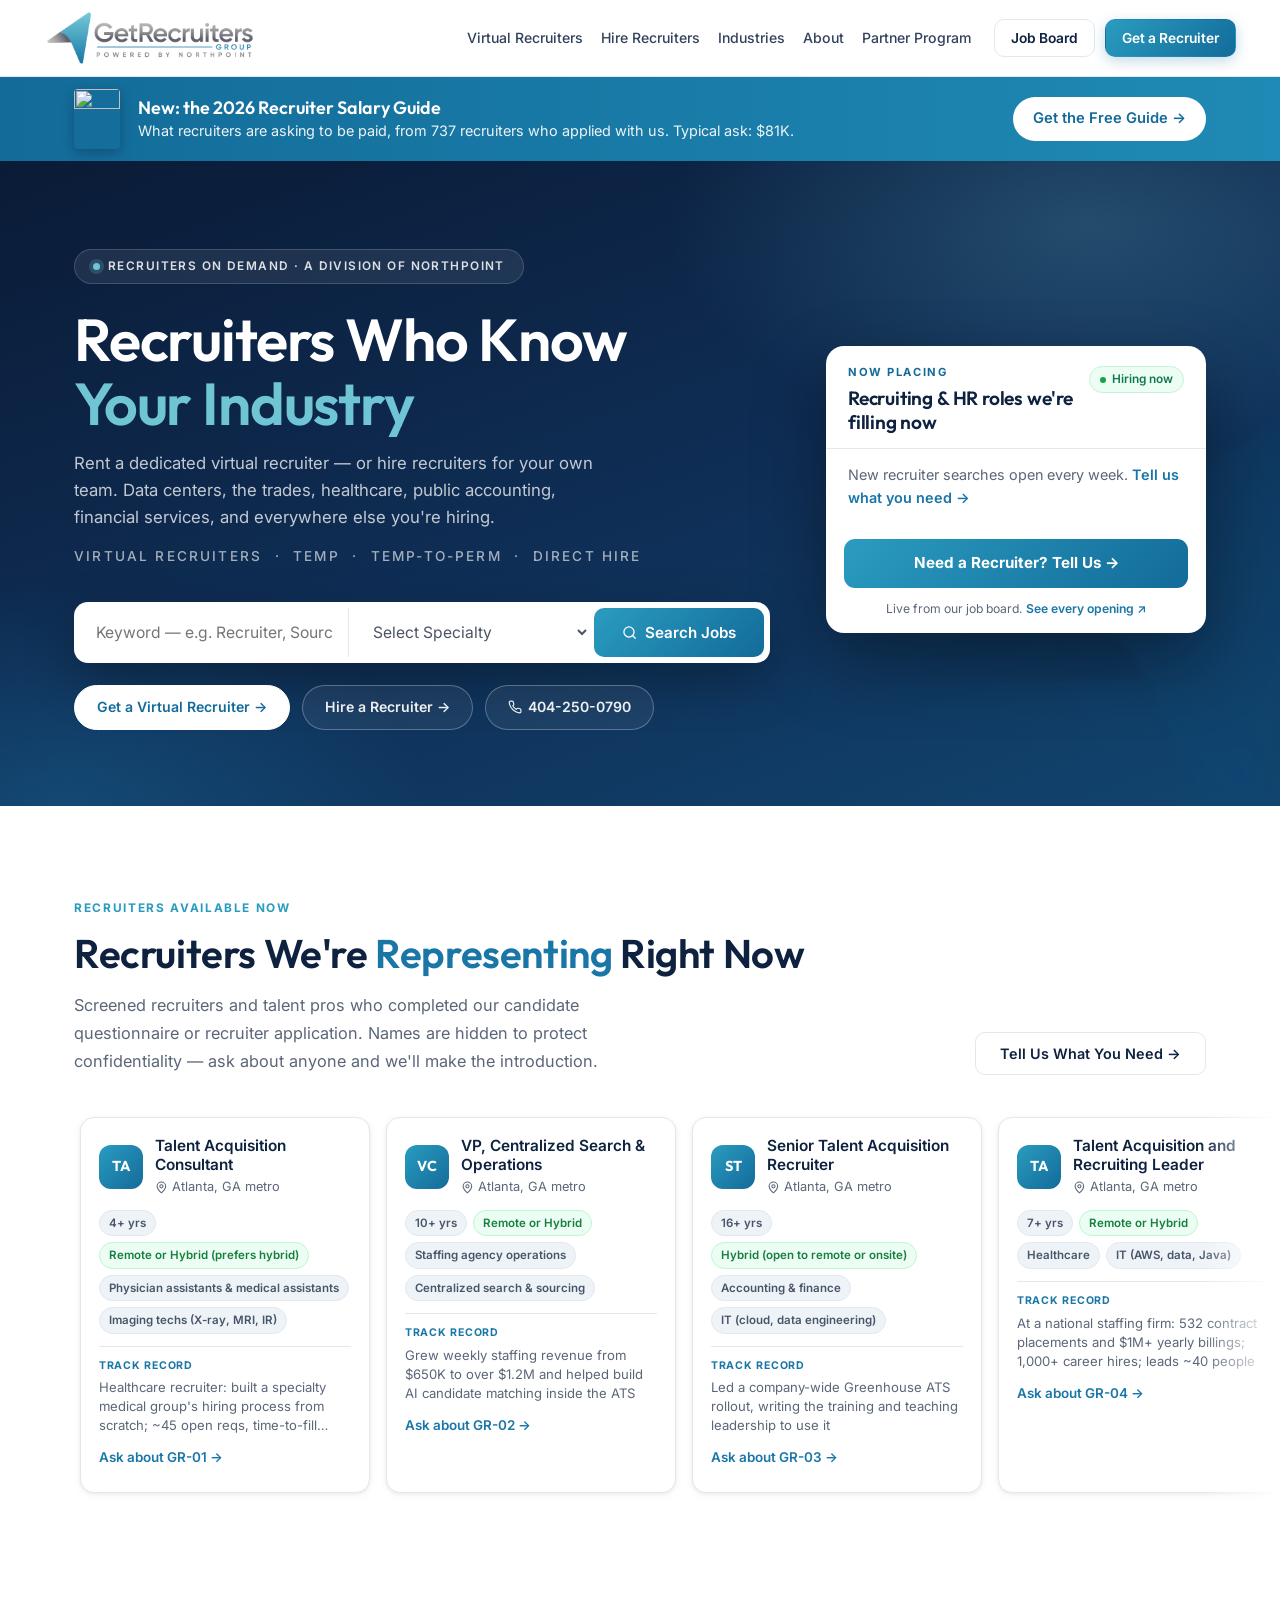
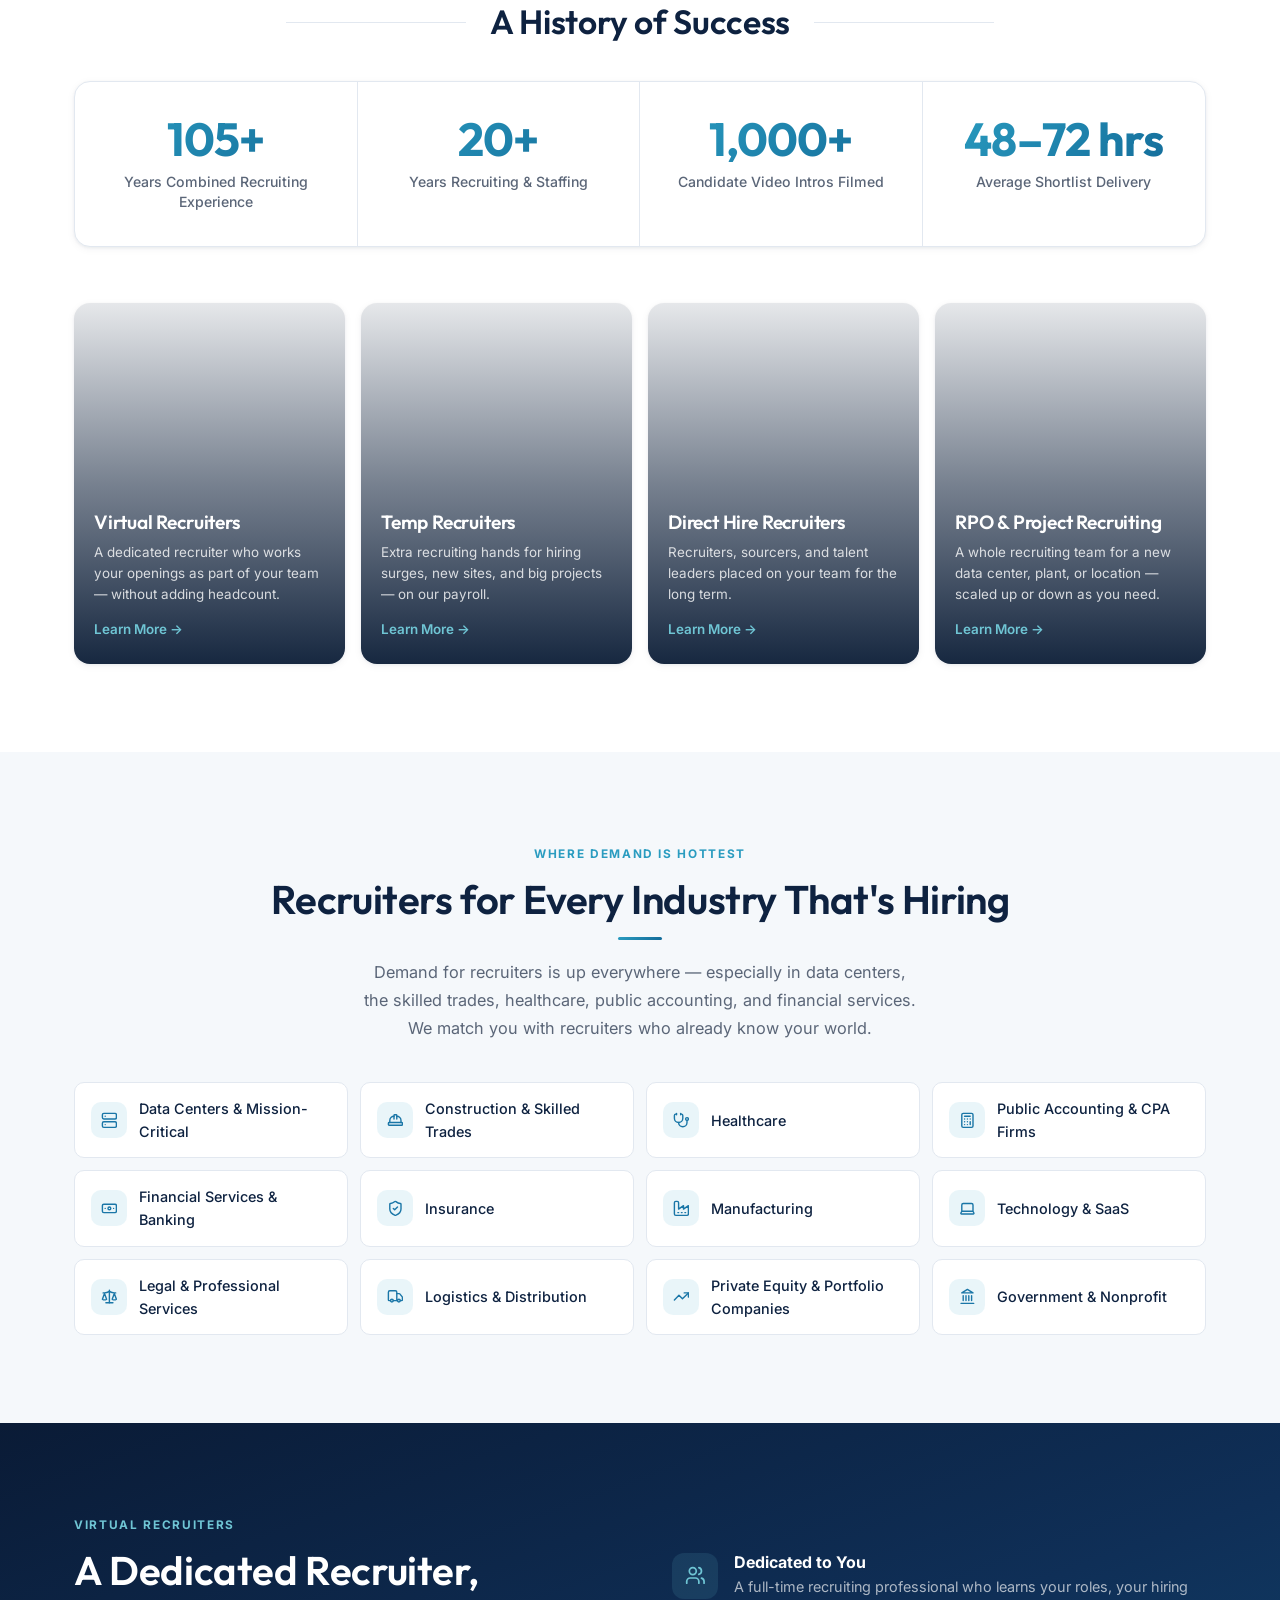
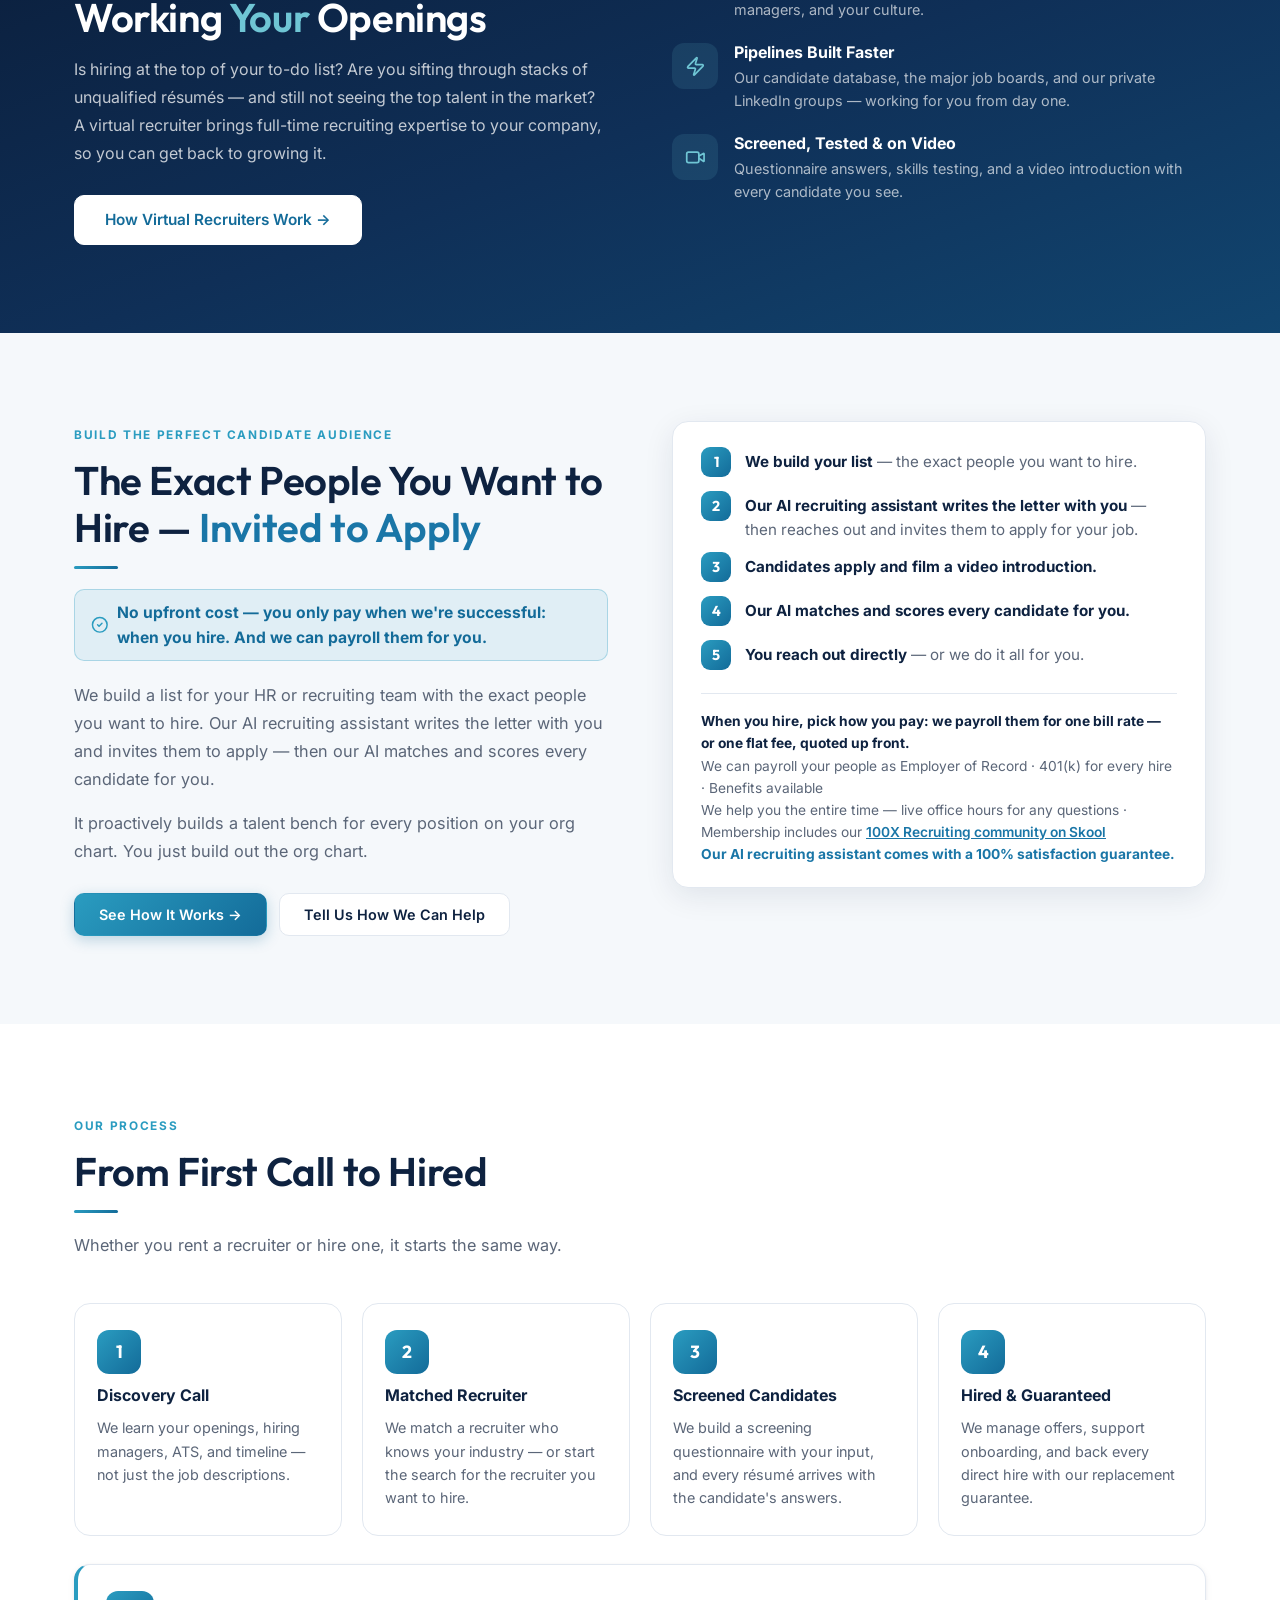
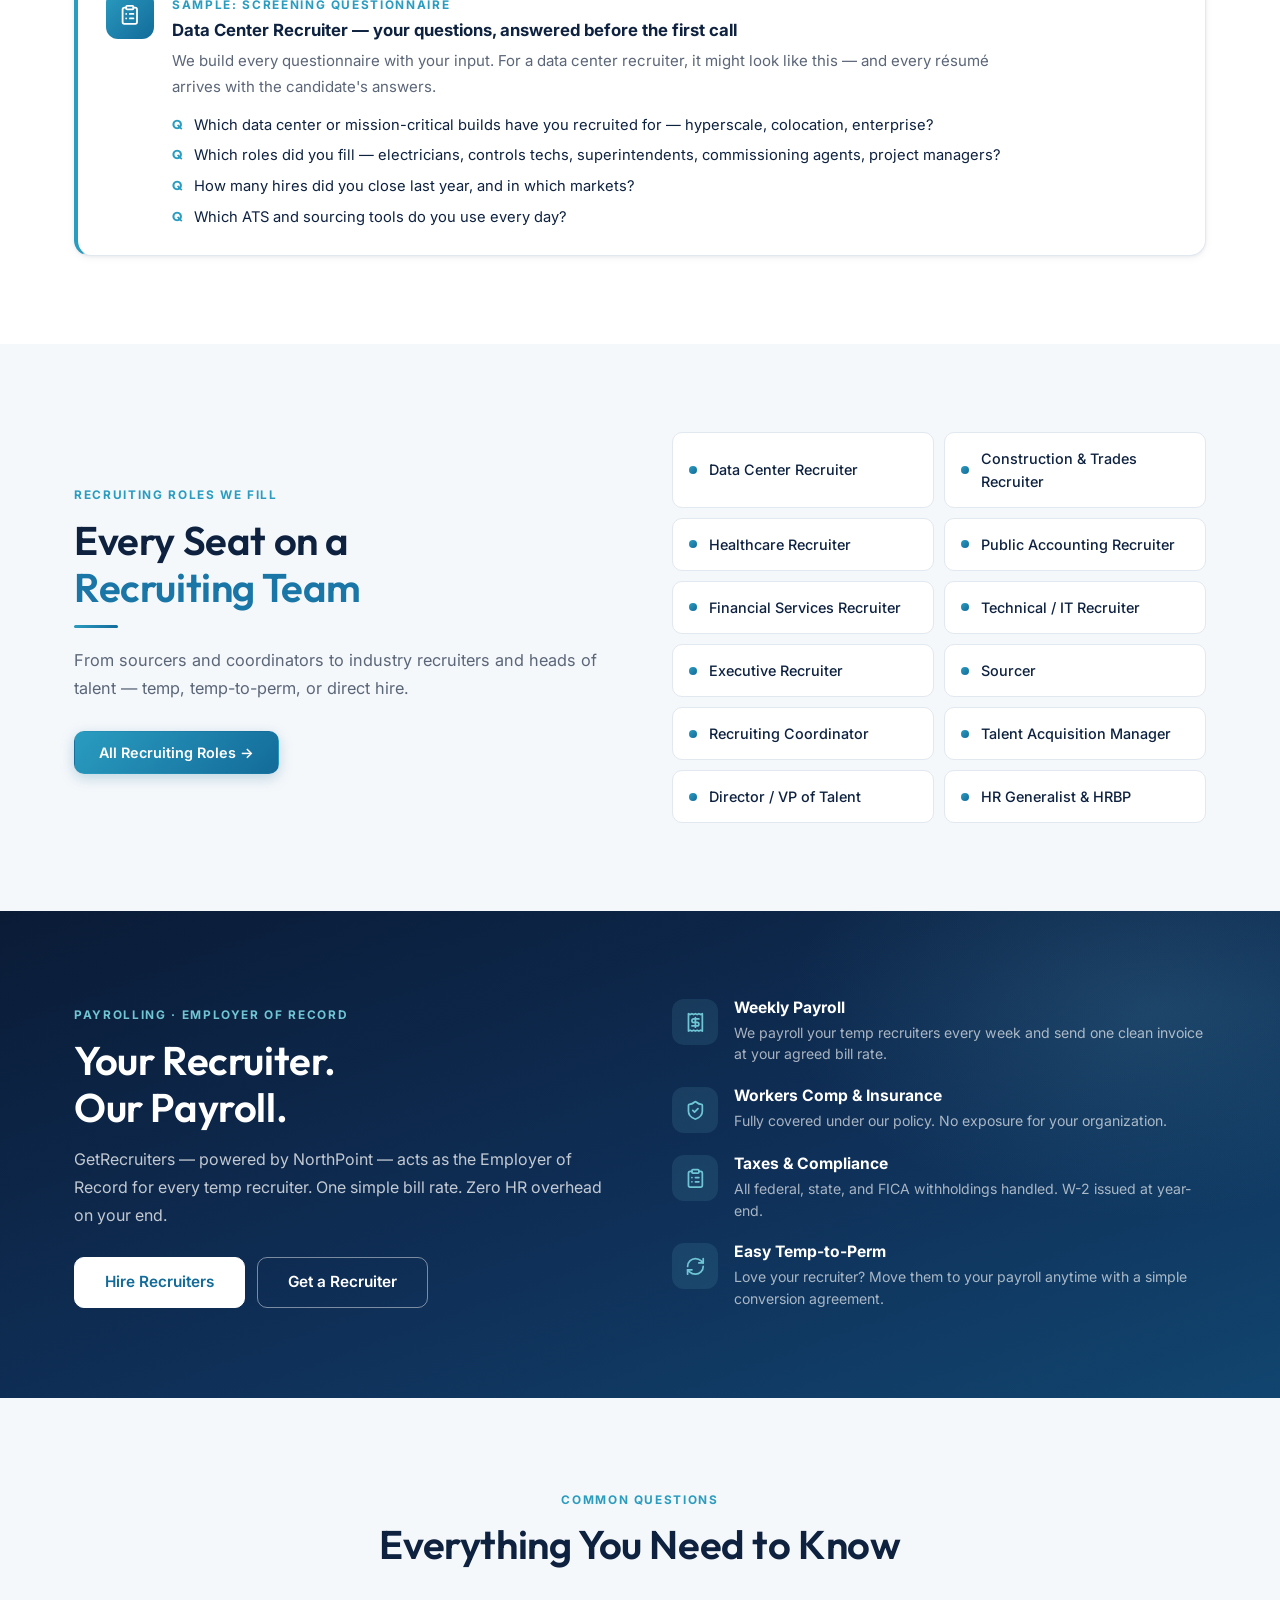
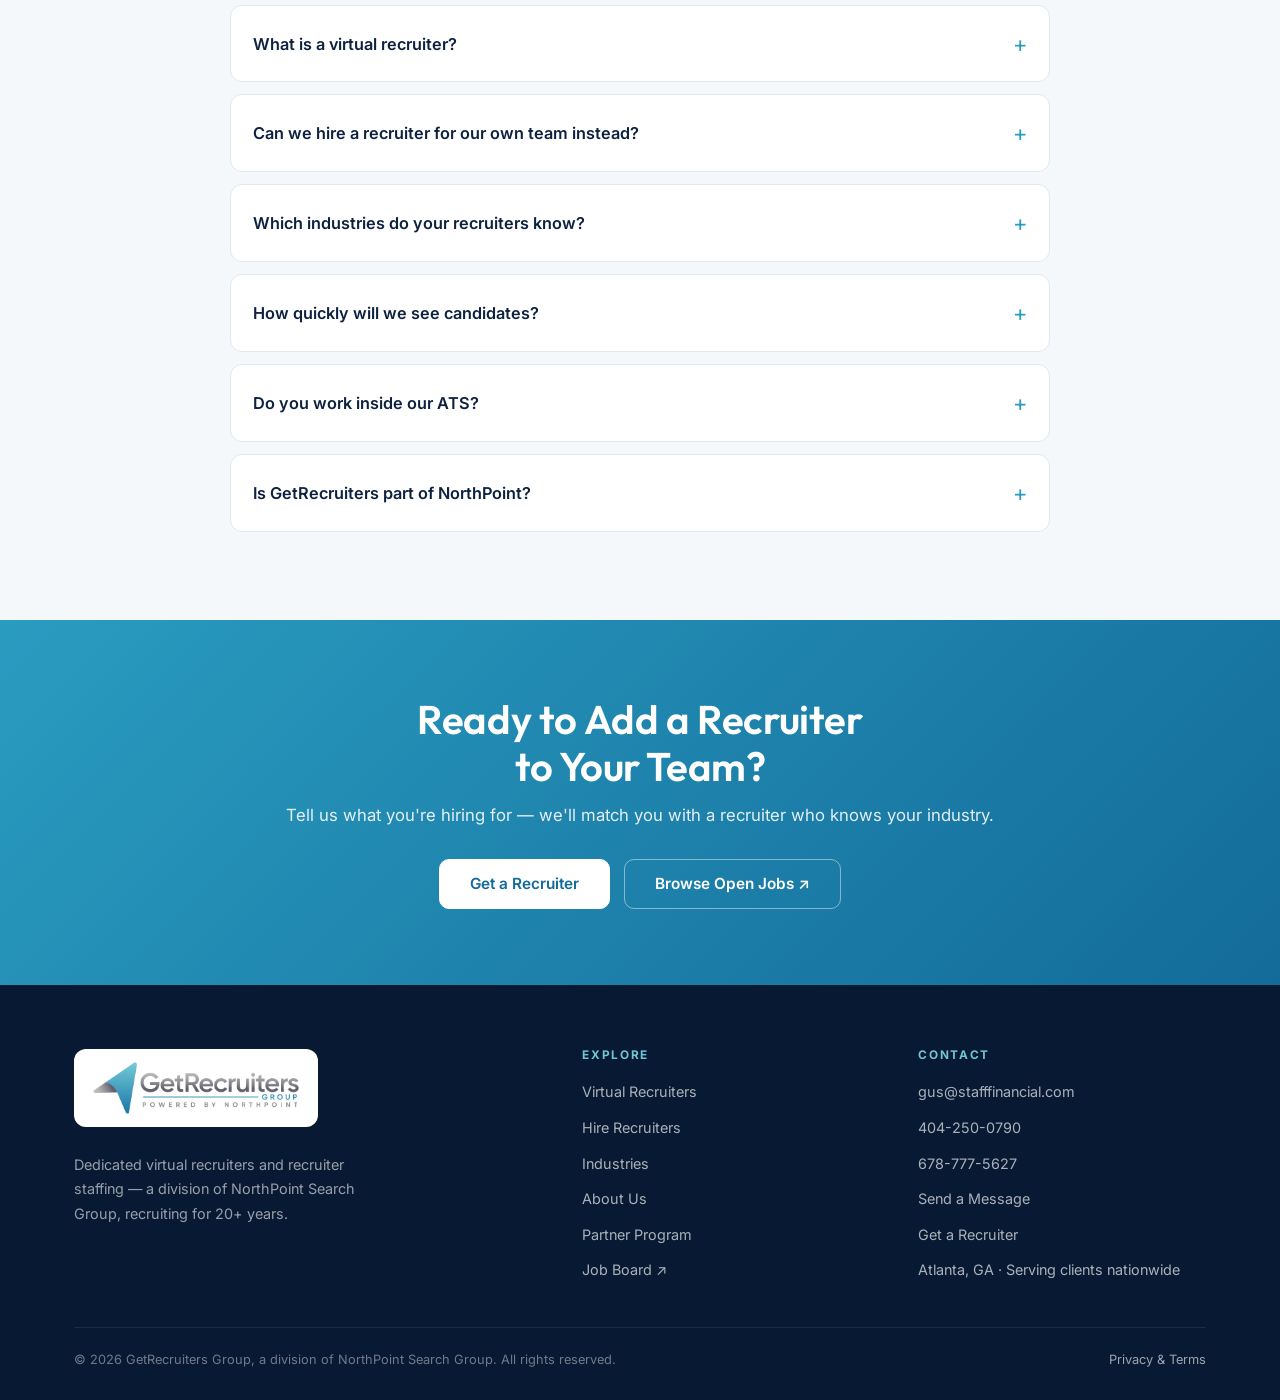
==== index.html @ 96c49ec7 "Feature the 2026 Recruiter Salary Guide at the top of the home page A banner under the menu links to" ====
<!DOCTYPE html>
<html lang="en">
<head>
  <meta charset="UTF-8">
  <meta name="viewport" content="width=device-width, initial-scale=1.0">
  <link rel="icon" type="image/png" sizes="32x32" href="img/favicon-32.png">
  <link rel="apple-touch-icon" href="img/favicon-180.png">
  <title>Virtual Recruiters &amp; Recruiter Staffing | GetRecruiters Group</title>
  <meta name="description" content="Rent a dedicated virtual recruiter or hire recruiters for your team — temp, temp-to-perm, or direct hire. Data centers, trades, healthcare, public accounting, financial services, and more.">
  <link rel="canonical" href="https://www.getrecruiters.com/">
  <meta name="robots" content="index, follow">
  <meta property="og:type" content="website">
  <meta property="og:site_name" content="GetRecruiters Group">
  <meta property="og:title" content="Virtual Recruiters &amp; Recruiter Staffing | GetRecruiters Group">
  <meta property="og:description" content="Rent a dedicated virtual recruiter or hire recruiters for your team — temp, temp-to-perm, or direct hire. Data centers, trades, healthcare, public accounting, financial services, and more.">
  <meta property="og:url" content="https://www.getrecruiters.com/">
  <meta property="og:image" content="https://www.getrecruiters.com/img/og-image.png">
  <meta property="og:image:width" content="1200">
  <meta property="og:image:height" content="630">
  <meta property="og:locale" content="en_US">
  <meta name="twitter:card" content="summary_large_image">
  <meta name="twitter:title" content="Virtual Recruiters &amp; Recruiter Staffing | GetRecruiters Group">
  <meta name="twitter:description" content="Rent a dedicated virtual recruiter or hire recruiters for your team — temp, temp-to-perm, or direct hire. Data centers, trades, healthcare, public accounting, financial services, and more.">
  <meta name="twitter:image" content="https://www.getrecruiters.com/img/og-image.png">
  <meta name="theme-color" content="#0b1f3d">
  <script type="application/ld+json">
{
  "@context": "https://schema.org",
  "@graph": [
    {
      "@type": "Organization",
      "@id": "https://www.getrecruiters.com/#organization",
      "name": "GetRecruiters Group",
      "alternateName": [
        "GetRecruiters",
        "GetRecruiters.com"
      ],
      "url": "https://www.getrecruiters.com",
      "logo": {
        "@type": "ImageObject",
        "url": "https://www.getrecruiters.com/img/getrecruiters-logo.png"
      },
      "description": "GetRecruiters Group, a division of NorthPoint Search Group, provides dedicated virtual recruiters and places recruiters, sourcers, talent acquisition leaders, and HR professionals as temp, temp-to-perm, and direct hire — for data centers, construction and the skilled trades, healthcare, public accounting, financial services, and every other industry.",
      "parentOrganization": {
        "@type": "Organization",
        "name": "NorthPoint Search Group"
      },
      "address": {
        "@type": "PostalAddress",
        "addressLocality": "Atlanta",
        "addressRegion": "GA",
        "addressCountry": "US"
      },
      "telephone": [
        "+1-404-250-0790",
        "+1-678-777-5627"
      ],
      "email": "gus@stafffinancial.com",
      "areaServed": [
        "United States"
      ],
      "sameAs": []
    },
    {
      "@type": "FAQPage",
      "mainEntity": [
        {
          "@type": "Question",
          "name": "What is a virtual recruiter?",
          "acceptedAnswer": {
            "@type": "Answer",
            "text": "A dedicated recruiting professional who works your openings as part of your team — sourcing, screening, scheduling interviews, and keeping candidates warm — without you adding a recruiter to your payroll."
          }
        },
        {
          "@type": "Question",
          "name": "Can we hire a recruiter for our own team instead?",
          "acceptedAnswer": {
            "@type": "Answer",
            "text": "Yes. We place recruiters, sourcers, recruiting coordinators, talent acquisition leaders, and HR professionals as temp, temp-to-perm, or direct hire. Temp recruiters run through our Employer of Record back office, and every direct hire is backed by our replacement guarantee."
          }
        },
        {
          "@type": "Question",
          "name": "Which industries do your recruiters know?",
          "acceptedAnswer": {
            "@type": "Answer",
            "text": "Demand is strongest right now in data centers and mission-critical construction, the skilled trades, healthcare, public accounting, and financial services — and we recruit recruiters for insurance, manufacturing, technology, legal, logistics, private equity portfolio companies, government, and nonprofits too."
          }
        },
        {
          "@type": "Question",
          "name": "How quickly will we see candidates?",
          "acceptedAnswer": {
            "@type": "Answer",
            "text": "When you're hiring a recruiter for your team, we deliver a blinded shortlist of pre-screened candidates within 48 to 72 hours. A virtual recruiter starts building your pipeline right after the discovery call."
          }
        },
        {
          "@type": "Question",
          "name": "Do you work inside our ATS?",
          "acceptedAnswer": {
            "@type": "Answer",
            "text": "Yes. Your virtual recruiter can work inside your ATS, job boards, inbox, and calendar — or run the search on ours and hand you screened candidates."
          }
        },
        {
          "@type": "Question",
          "name": "Is GetRecruiters part of NorthPoint?",
          "acceptedAnswer": {
            "@type": "Answer",
            "text": "Yes. GetRecruiters Group is a division of NorthPoint Search Group, which has been recruiting for more than 20 years."
          }
        }
      ]
    }
  ]
}
  </script>
  <link rel="stylesheet" href="css/styles.css">
  <script>
  /* Recruiting and HR openings from the 100X jobs feed: fills the hero card and adds Google Jobs schema. */
  window.GR_RECRUIT = /(recruit|sourcer|sourcing specialist|talent acquisition|talent partner|human resources|\bhr\b|hrbp|people (ops|operations|partner)|onboarding (specialist|coordinator))/i;
  </script>
</head>
<body>

<!-- ── Navigation ───────────────────────────── -->
<nav class="navbar" id="navbar">
  <div class="container nav-inner">
    <a href="index.html" class="brand" aria-label="GetRecruiters Group — home">
      <img src="img/getrecruiters-logo.png" alt="GetRecruiters Group — powered by NorthPoint" class="brand-logo" width="212" height="58">
    </a>
    <div class="nav-menu" id="navMenu">
      <ul class="nav-links" id="navLinks">
        <li><a href="virtual-recruiters.html">Virtual Recruiters</a></li>
        <li><a href="hire-recruiters.html">Hire Recruiters</a></li>
        <li><a href="about.html#industries">Industries</a></li>
        <li><a href="about.html">About</a></li>
        <li><a href="partners.html">Partner Program</a></li>
      </ul>
      <div class="nav-ctas">
        <a href="https://host.pcrecruiter.net/pcrbin/jobboard.aspx?uid=Staff%20Financial.npsg" target="_blank" rel="noopener" class="btn btn-outline-dark">Job Board</a>
        <a href="request-talent.html" class="btn btn-primary">Get a Recruiter</a>
      </div>
    </div>
    <button class="nav-toggle" id="navToggle" aria-label="Open menu" aria-expanded="false" aria-controls="navMenu"><span></span><span></span><span></span></button>
  </div>
</nav>

<!-- ── Hero ─────────────────────────────────── -->
<!-- ── Salary guide banner ────────────────────── -->
<a class="guide-band" href="https://100xworkforce.com/salary-guide/recruiters" target="_blank" rel="noopener">
  <div class="container guide-band-inner">
    <img class="guide-band-cover" src="https://100xworkforce.com/static/marketing/guides/100x-workforce-recruiters-cover.png" alt="" width="46" height="60">
    <div class="guide-band-text">
      <strong>New: the 2026 Recruiter Salary Guide</strong>
      <span>What recruiters are asking to be paid, from 737 recruiters who applied with us. Typical ask: $81K.</span>
    </div>
    <span class="guide-band-go">Get the Free Guide &rarr;</span>
  </div>
</a>

<section class="hero">
  <div class="container hero-grid">
    <div class="hero-inner">
      <span class="hero-kicker">Recruiters On Demand · A Division of NorthPoint</span>
      <h1>Recruiters Who Know<br><em>Your Industry</em></h1>
      <p class="hero-lede">Rent a dedicated virtual recruiter — or hire recruiters for your own team. Data centers, the trades, healthcare, public accounting, financial services, and everywhere else you're hiring.</p>
      <p class="hero-service-line">Virtual Recruiters &nbsp;·&nbsp; Temp &nbsp;·&nbsp; Temp-to-Perm &nbsp;·&nbsp; Direct Hire</p>

      <form class="hero-search-form" action="https://host.pcrecruiter.net/pcrbin/jobboard.aspx" method="get" target="_blank">
        <input type="hidden" name="uid" value="Staff Financial.npsg">
        <div class="hero-search-bar">
          <input type="text" name="keyword" placeholder="Keyword — e.g. Recruiter, Sourcer…" aria-label="Keyword">
          <select name="specialty" aria-label="Specialty">
            <option value="">Select Specialty</option>
            <option value="Recruiter">Recruiter</option>
            <option value="Technical Recruiter">Technical Recruiter</option>
            <option value="Healthcare Recruiter">Healthcare Recruiter</option>
            <option value="Sourcer">Sourcer</option>
            <option value="Recruiting Coordinator">Recruiting Coordinator</option>
            <option value="Talent Acquisition">Talent Acquisition Manager</option>
            <option value="HR">HR Generalist / HRBP</option>
          </select>
          <button type="submit"><svg class="ico" aria-hidden="true" xmlns="http://www.w3.org/2000/svg" viewBox="0 0 24 24" fill="none" stroke="currentColor" stroke-width="2" stroke-linecap="round" stroke-linejoin="round" ><circle cx="11" cy="11" r="8"/><path d="m21 21-4.3-4.3"/></svg> Search Jobs</button>
        </div>
      </form>
      <div class="hero-search-sub">
        <a href="virtual-recruiters.html" class="btn-hero-pill btn-hero-pill--filled">Get a Virtual Recruiter →</a>
        <a href="hire-recruiters.html" class="btn-hero-pill">Hire a Recruiter →</a>
        <a href="tel:+14042500790" class="btn-hero-pill"><svg class="ico" aria-hidden="true" xmlns="http://www.w3.org/2000/svg" viewBox="0 0 24 24" fill="none" stroke="currentColor" stroke-width="2" stroke-linecap="round" stroke-linejoin="round" ><path d="M22 16.92v3a2 2 0 0 1-2.18 2 19.79 19.79 0 0 1-8.63-3.07 19.5 19.5 0 0 1-6-6 19.79 19.79 0 0 1-3.07-8.67A2 2 0 0 1 4.11 2h3a2 2 0 0 1 2 1.72 12.84 12.84 0 0 0 .7 2.81 2 2 0 0 1-.45 2.11L8.09 9.91a16 16 0 0 0 6 6l1.27-1.27a2 2 0 0 1 2.11-.45 12.84 12.84 0 0 0 2.81.7A2 2 0 0 1 22 16.92z"/></svg> 404-250-0790</a>
      </div>
    </div>
    <aside class="hero-card" aria-label="Recruiting roles we're filling now">
      <div class="hero-card-head">
        <div>
          <span class="hero-card-kicker">Now Placing</span>
          <h2>Recruiting &amp; HR roles we're filling now</h2>
        </div>
        <span class="live-pill">Hiring now</span>
      </div>
      <div id="heroJobs"><div class="np-empty">Loading positions…</div></div>
      <a class="hero-card-go" href="request-talent.html">Need a Recruiter? Tell Us &rarr;</a>
      <p class="hero-card-fine">Live from our job board. <a href="https://host.pcrecruiter.net/pcrbin/jobboard.aspx?uid=Staff%20Financial.npsg" target="_blank" rel="noopener" style="color:var(--blue);font-weight:600;">See every opening ↗</a></p>
    </aside>
  </div>
</section>
<script>
(function(){
  var box=document.getElementById('heroJobs');
  function esc(s){return String(s==null?'':s).replace(/&/g,'&amp;').replace(/</g,'&lt;').replace(/>/g,'&gt;').replace(/"/g,'&quot;');}
  function none(){box.innerHTML='<div class="np-empty">New recruiter searches open every week. <a href="request-talent.html">Tell us what you need →</a></div>';}
  fetch('https://100xrecruiting.com/api/public/jobs?limit=50').then(function(r){return r.json();}).then(function(d){
    var seen={}, jobs=((d&&d.jobs)||[]).filter(function(j){
      var t=(j.title||'').trim(); if(!window.GR_RECRUIT.test(t)||seen[t.toLowerCase()]) return false; seen[t.toLowerCase()]=1; return true;
    }).slice(0,5);
    if(!jobs.length){none();return;}
    box.innerHTML=jobs.map(function(j){
      var meta=[j.location,j.salary].filter(Boolean).join(' · ');
      var url=/^https:\/\//.test(j.job_url||'')?j.job_url:'https://host.pcrecruiter.net/pcrbin/jobboard.aspx?uid=Staff%20Financial.npsg';
      return '<a class="np-job" href="'+esc(url)+'" target="_blank" rel="noopener"><span class="np-job-dot"></span><span>'
        +'<span class="np-job-title">'+esc(j.title)+'</span>'+(meta?'<span class="np-job-meta">'+esc(meta)+'</span>':'')+'</span></a>';
    }).join('');
    var el=document.createElement('script'); el.type='application/ld+json';
    el.text=JSON.stringify({"@context":"https://schema.org","@graph":jobs.map(function(j){
      var loc=(j.location||'Atlanta, GA').split(',');
      return {"@type":"JobPosting","title":j.title,
        "datePosted":j.date_posted||new Date().toISOString().slice(0,10),
        "validThrough":new Date(Date.now()+60*24*60*60*1000).toISOString().slice(0,10),
        "employmentType":"FULL_TIME",
        "hiringOrganization":{"@type":"Organization","name":"GetRecruiters Group","sameAs":"https://www.getrecruiters.com","logo":"https://www.getrecruiters.com/img/getrecruiters-logo.png"},
        "jobLocation":{"@type":"Place","address":{"@type":"PostalAddress","addressLocality":(loc[0]||'Atlanta').trim(),"addressRegion":(loc[1]||'GA').trim(),"addressCountry":"US"}},
        "description":"Recruiting role placed by GetRecruiters Group, a division of NorthPoint Search Group. Contact us to learn more.",
        "url":/^https:\/\//.test(j.job_url||'')?j.job_url:'https://host.pcrecruiter.net/pcrbin/jobboard.aspx?uid=Staff%20Financial.npsg'};
    })});
    document.head.appendChild(el);
  }).catch(none);
})();
</script>

<!-- The 100X spotlight strip is off here: only 2 recruiting profiles matched it, so it repeated them.
     The blinded cards below (questionnaire + Recruiter Application) are the spotlight now. -->

<!-- ── Candidates we're representing (blinded) ── -->
<section class="section" id="talent" style="padding-bottom:16px;">
  <div class="container section-head">
    <div>
      <span class="section-kicker">Recruiters Available Now</span>
      <h2 class="section-title">Recruiters We're <em>Representing</em> Right Now</h2>
      <p class="section-sub">Screened recruiters and talent pros who completed our candidate questionnaire or recruiter application. Names are hidden to protect confidentiality — ask about anyone and we'll make the introduction.</p>
    </div>
    <a href="request-talent.html" class="btn btn-outline-dark" style="flex-shrink:0;">Tell Us What You Need →</a>
  </div>
  <div class="mpc-marquee" aria-label="Candidates we are representing">
    <div class="mpc-track" style="animation-duration:945s"><a class="mpc-card" href="request-talent.html?candidate=GR-01"><div class="mpc-card-head"><div class="mpc-avatar">TA</div><div><div class="mpc-card-title">Talent Acquisition Consultant</div><div class="mpc-card-loc"><svg class="ico" aria-hidden="true" xmlns="http://www.w3.org/2000/svg" viewBox="0 0 24 24" fill="none" stroke="currentColor" stroke-width="2" stroke-linecap="round" stroke-linejoin="round" ><path d="M20 10c0 4.993-5.539 10.193-7.399 11.799a1 1 0 0 1-1.202 0C9.539 20.193 4 14.993 4 10a8 8 0 0 1 16 0"/><circle cx="12" cy="10" r="3"/></svg> Atlanta, GA metro</div></div></div><div class="mpc-badges"><span class="mpc-badge">4+ yrs</span><span class="mpc-badge green">Remote or Hybrid (prefers hybrid)</span><span class="mpc-badge">Physician assistants &amp; medical assistants</span><span class="mpc-badge">Imaging techs (X-ray, MRI, IR)</span></div><div class="mpc-card-win"><span class="mpc-win-label">Track record</span><span class="mpc-win-text">Healthcare recruiter: built a specialty medical group&#x27;s hiring process from scratch; ~45 open reqs, time-to-fill under 30 days</span></div><span class="mpc-card-cta">Ask about GR-01 →</span></a><a class="mpc-card" href="request-talent.html?candidate=GR-02"><div class="mpc-card-head"><div class="mpc-avatar">VC</div><div><div class="mpc-card-title">VP, Centralized Search &amp; Operations</div><div class="mpc-card-loc"><svg class="ico" aria-hidden="true" xmlns="http://www.w3.org/2000/svg" viewBox="0 0 24 24" fill="none" stroke="currentColor" stroke-width="2" stroke-linecap="round" stroke-linejoin="round" ><path d="M20 10c0 4.993-5.539 10.193-7.399 11.799a1 1 0 0 1-1.202 0C9.539 20.193 4 14.993 4 10a8 8 0 0 1 16 0"/><circle cx="12" cy="10" r="3"/></svg> Atlanta, GA metro</div></div></div><div class="mpc-badges"><span class="mpc-badge">10+ yrs</span><span class="mpc-badge green">Remote or Hybrid</span><span class="mpc-badge">Staffing agency operations</span><span class="mpc-badge">Centralized search &amp; sourcing</span></div><div class="mpc-card-win"><span class="mpc-win-label">Track record</span><span class="mpc-win-text">Grew weekly staffing revenue from $650K to over $1.2M and helped build AI candidate matching inside the ATS</span></div><span class="mpc-card-cta">Ask about GR-02 →</span></a><a class="mpc-card" href="request-talent.html?candidate=GR-03"><div class="mpc-card-head"><div class="mpc-avatar">ST</div><div><div class="mpc-card-title">Senior Talent Acquisition Recruiter</div><div class="mpc-card-loc"><svg class="ico" aria-hidden="true" xmlns="http://www.w3.org/2000/svg" viewBox="0 0 24 24" fill="none" stroke="currentColor" stroke-width="2" stroke-linecap="round" stroke-linejoin="round" ><path d="M20 10c0 4.993-5.539 10.193-7.399 11.799a1 1 0 0 1-1.202 0C9.539 20.193 4 14.993 4 10a8 8 0 0 1 16 0"/><circle cx="12" cy="10" r="3"/></svg> Atlanta, GA metro</div></div></div><div class="mpc-badges"><span class="mpc-badge">16+ yrs</span><span class="mpc-badge green">Hybrid (open to remote or onsite)</span><span class="mpc-badge">Accounting &amp; finance</span><span class="mpc-badge">IT (cloud, data engineering)</span></div><div class="mpc-card-win"><span class="mpc-win-label">Track record</span><span class="mpc-win-text">Led a company-wide Greenhouse ATS rollout, writing the training and teaching leadership to use it</span></div><span class="mpc-card-cta">Ask about GR-03 →</span></a><a class="mpc-card" href="request-talent.html?candidate=GR-04"><div class="mpc-card-head"><div class="mpc-avatar">TA</div><div><div class="mpc-card-title">Talent Acquisition and Recruiting Leader</div><div class="mpc-card-loc"><svg class="ico" aria-hidden="true" xmlns="http://www.w3.org/2000/svg" viewBox="0 0 24 24" fill="none" stroke="currentColor" stroke-width="2" stroke-linecap="round" stroke-linejoin="round" ><path d="M20 10c0 4.993-5.539 10.193-7.399 11.799a1 1 0 0 1-1.202 0C9.539 20.193 4 14.993 4 10a8 8 0 0 1 16 0"/><circle cx="12" cy="10" r="3"/></svg> Atlanta, GA metro</div></div></div><div class="mpc-badges"><span class="mpc-badge">7+ yrs</span><span class="mpc-badge green">Remote or Hybrid</span><span class="mpc-badge">Healthcare</span><span class="mpc-badge">IT (AWS, data, Java)</span></div><div class="mpc-card-win"><span class="mpc-win-label">Track record</span><span class="mpc-win-text">At a national staffing firm: 532 contract placements and $1M+ yearly billings; 1,000+ career hires; leads ~40 people</span></div><span class="mpc-card-cta">Ask about GR-04 →</span></a><a class="mpc-card" href="request-talent.html?candidate=GR-05"><div class="mpc-card-head"><div class="mpc-avatar">TA</div><div><div class="mpc-card-title">Talent Acquisition Manager</div><div class="mpc-card-loc"><svg class="ico" aria-hidden="true" xmlns="http://www.w3.org/2000/svg" viewBox="0 0 24 24" fill="none" stroke="currentColor" stroke-width="2" stroke-linecap="round" stroke-linejoin="round" ><path d="M20 10c0 4.993-5.539 10.193-7.399 11.799a1 1 0 0 1-1.202 0C9.539 20.193 4 14.993 4 10a8 8 0 0 1 16 0"/><circle cx="12" cy="10" r="3"/></svg> Atlanta, GA metro</div></div></div><div class="mpc-badges"><span class="mpc-badge">6+ yrs</span><span class="mpc-badge green">Remote or Hybrid</span><span class="mpc-badge">Physician &amp; provider recruiting</span><span class="mpc-badge">Healthcare staffing</span></div><div class="mpc-card-win"><span class="mpc-win-label">Track record</span><span class="mpc-win-text">Healthcare recruiter: hired and leads a 12-person recruiting team and improved team performance by 30%</span></div><span class="mpc-card-cta">Ask about GR-05 →</span></a><a class="mpc-card" href="request-talent.html?candidate=GR-06"><div class="mpc-card-head"><div class="mpc-avatar">R</div><div><div class="mpc-card-title">Recruiter</div><div class="mpc-card-loc"><svg class="ico" aria-hidden="true" xmlns="http://www.w3.org/2000/svg" viewBox="0 0 24 24" fill="none" stroke="currentColor" stroke-width="2" stroke-linecap="round" stroke-linejoin="round" ><path d="M20 10c0 4.993-5.539 10.193-7.399 11.799a1 1 0 0 1-1.202 0C9.539 20.193 4 14.993 4 10a8 8 0 0 1 16 0"/><circle cx="12" cy="10" r="3"/></svg> Atlanta, GA metro</div></div></div><div class="mpc-badges"><span class="mpc-badge">5+ yrs</span><span class="mpc-badge green">Remote, Hybrid or Onsite</span><span class="mpc-badge">Construction</span><span class="mpc-badge">Life-safety &amp; fire protection trades</span></div><div class="mpc-card-win"><span class="mpc-win-label">Track record</span><span class="mpc-win-text">MBA-holding recruiter for construction and life-safety trades who works across Greenhouse, Jobvite, Bullhorn and Workday</span></div><span class="mpc-card-cta">Ask about GR-06 →</span></a><a class="mpc-card" href="request-talent.html?candidate=GR-07"><div class="mpc-card-head"><div class="mpc-avatar">CH</div><div><div class="mpc-card-title">Clinical Healthcare Recruiter</div><div class="mpc-card-loc"><svg class="ico" aria-hidden="true" xmlns="http://www.w3.org/2000/svg" viewBox="0 0 24 24" fill="none" stroke="currentColor" stroke-width="2" stroke-linecap="round" stroke-linejoin="round" ><path d="M20 10c0 4.993-5.539 10.193-7.399 11.799a1 1 0 0 1-1.202 0C9.539 20.193 4 14.993 4 10a8 8 0 0 1 16 0"/><circle cx="12" cy="10" r="3"/></svg> Atlanta, GA metro</div></div></div><div class="mpc-badges"><span class="mpc-badge">7+ yrs</span><span class="mpc-badge green">Remote, Hybrid or Onsite</span><span class="mpc-badge">Clinical healthcare roles</span><span class="mpc-badge">Hard-to-fill positions</span></div><div class="mpc-card-win"><span class="mpc-win-label">Track record</span><span class="mpc-win-text">Healthcare recruiter who builds strong clinical talent pools and closes hard-to-fill positions</span></div><span class="mpc-card-cta">Ask about GR-07 →</span></a><a class="mpc-card" href="request-talent.html?candidate=GR-08"><div class="mpc-card-head"><div class="mpc-avatar">R</div><div><div class="mpc-card-title">Recruiter</div><div class="mpc-card-loc"><svg class="ico" aria-hidden="true" xmlns="http://www.w3.org/2000/svg" viewBox="0 0 24 24" fill="none" stroke="currentColor" stroke-width="2" stroke-linecap="round" stroke-linejoin="round" ><path d="M20 10c0 4.993-5.539 10.193-7.399 11.799a1 1 0 0 1-1.202 0C9.539 20.193 4 14.993 4 10a8 8 0 0 1 16 0"/><circle cx="12" cy="10" r="3"/></svg> Atlanta, GA metro</div></div></div><div class="mpc-badges"><span class="mpc-badge">20+ yrs</span><span class="mpc-badge green">Onsite</span><span class="mpc-badge">Healthcare recruiting</span><span class="mpc-badge">Travel nurse recruiting</span></div><div class="mpc-card-win"><span class="mpc-win-label">Track record</span><span class="mpc-win-text">Healthcare recruiter at a health insurer who took over onboarding too, covering two jobs; earlier recruited travel nurses</span></div><span class="mpc-card-cta">Ask about GR-08 →</span></a><a class="mpc-card" href="request-talent.html?candidate=GR-09"><div class="mpc-card-head"><div class="mpc-avatar">HR</div><div><div class="mpc-card-title">Healthcare Recruiter</div><div class="mpc-card-loc"><svg class="ico" aria-hidden="true" xmlns="http://www.w3.org/2000/svg" viewBox="0 0 24 24" fill="none" stroke="currentColor" stroke-width="2" stroke-linecap="round" stroke-linejoin="round" ><path d="M20 10c0 4.993-5.539 10.193-7.399 11.799a1 1 0 0 1-1.202 0C9.539 20.193 4 14.993 4 10a8 8 0 0 1 16 0"/><circle cx="12" cy="10" r="3"/></svg> Atlanta, GA metro</div></div></div><div class="mpc-badges"><span class="mpc-badge">7+ yrs</span><span class="mpc-badge green">Remote, Hybrid or Onsite</span><span class="mpc-badge">Multi-site healthcare &amp; physician groups</span></div><div class="mpc-card-win"><span class="mpc-win-label">Track record</span><span class="mpc-win-text">Healthcare recruiter for multi-site physician groups, working in Bullhorn, Top Echelon, Workday and Salesforce</span></div><span class="mpc-card-cta">Ask about GR-09 →</span></a><a class="mpc-card" href="request-talent.html?candidate=GR-10"><div class="mpc-card-head"><div class="mpc-avatar">R</div><div><div class="mpc-card-title">Recruiter</div><div class="mpc-card-loc"><svg class="ico" aria-hidden="true" xmlns="http://www.w3.org/2000/svg" viewBox="0 0 24 24" fill="none" stroke="currentColor" stroke-width="2" stroke-linecap="round" stroke-linejoin="round" ><path d="M20 10c0 4.993-5.539 10.193-7.399 11.799a1 1 0 0 1-1.202 0C9.539 20.193 4 14.993 4 10a8 8 0 0 1 16 0"/><circle cx="12" cy="10" r="3"/></svg> Atlanta, GA metro</div></div></div><div class="mpc-badges"><span class="mpc-badge">7+ yrs</span><span class="mpc-badge green">Remote, Hybrid or Onsite</span><span class="mpc-badge">Multi-site healthcare &amp; physician groups</span><span class="mpc-badge">Candidate pre-screening</span></div><div class="mpc-card-win"><span class="mpc-win-label">Track record</span><span class="mpc-win-text">Healthcare recruiter whose careful pre-screening saves hiring managers time</span></div><span class="mpc-card-cta">Ask about GR-10 →</span></a><a class="mpc-card" href="request-talent.html?candidate=GR-11"><div class="mpc-card-head"><div class="mpc-avatar">R</div><div><div class="mpc-card-title">Recruiter</div><div class="mpc-card-loc"><svg class="ico" aria-hidden="true" xmlns="http://www.w3.org/2000/svg" viewBox="0 0 24 24" fill="none" stroke="currentColor" stroke-width="2" stroke-linecap="round" stroke-linejoin="round" ><path d="M20 10c0 4.993-5.539 10.193-7.399 11.799a1 1 0 0 1-1.202 0C9.539 20.193 4 14.993 4 10a8 8 0 0 1 16 0"/><circle cx="12" cy="10" r="3"/></svg> Atlanta, GA metro</div></div></div><div class="mpc-badges"><span class="mpc-badge green">Remote, Hybrid or Onsite</span><span class="mpc-badge">Hospital &amp; health system hiring</span><span class="mpc-badge">ICU / critical care roles</span></div><div class="mpc-card-win"><span class="mpc-win-label">Track record</span><span class="mpc-win-text">Healthcare recruiter praised by a large health system for recruiting ICU roles</span></div><span class="mpc-card-cta">Ask about GR-11 →</span></a><a class="mpc-card" href="request-talent.html?candidate=GR-12"><div class="mpc-card-head"><div class="mpc-avatar">R</div><div><div class="mpc-card-title">Recruiter</div><div class="mpc-card-loc"><svg class="ico" aria-hidden="true" xmlns="http://www.w3.org/2000/svg" viewBox="0 0 24 24" fill="none" stroke="currentColor" stroke-width="2" stroke-linecap="round" stroke-linejoin="round" ><path d="M20 10c0 4.993-5.539 10.193-7.399 11.799a1 1 0 0 1-1.202 0C9.539 20.193 4 14.993 4 10a8 8 0 0 1 16 0"/><circle cx="12" cy="10" r="3"/></svg> Atlanta, GA metro</div></div></div><div class="mpc-badges"><span class="mpc-badge">6+ yrs</span><span class="mpc-badge green">Remote, Hybrid or Onsite</span><span class="mpc-badge">Healthcare &amp; physician groups</span><span class="mpc-badge">ATS selection &amp; rollout</span></div><div class="mpc-card-win"><span class="mpc-win-label">Track record</span><span class="mpc-win-text">Got a 25-year-old company to replace its ATS, ran the 8-week rollout, and lifted results 20%</span></div><span class="mpc-card-cta">Ask about GR-12 →</span></a><a class="mpc-card" href="request-talent.html?candidate=GR-13"><div class="mpc-card-head"><div class="mpc-avatar">HA</div><div><div class="mpc-card-title">HR Administrator</div><div class="mpc-card-loc"><svg class="ico" aria-hidden="true" xmlns="http://www.w3.org/2000/svg" viewBox="0 0 24 24" fill="none" stroke="currentColor" stroke-width="2" stroke-linecap="round" stroke-linejoin="round" ><path d="M20 10c0 4.993-5.539 10.193-7.399 11.799a1 1 0 0 1-1.202 0C9.539 20.193 4 14.993 4 10a8 8 0 0 1 16 0"/><circle cx="12" cy="10" r="3"/></svg> Atlanta, GA metro</div></div></div><div class="mpc-badges"><span class="mpc-badge green">Remote or Hybrid</span><span class="mpc-badge">Onboarding</span><span class="mpc-badge">New hires &amp; terminations</span></div><div class="mpc-card-win"><span class="mpc-win-label">Track record</span><span class="mpc-win-text">Set up a staffing agency partnership with the best rates in 2 of the 3 states where the company has sites</span></div><span class="mpc-card-cta">Ask about GR-13 →</span></a><a class="mpc-card" href="request-talent.html?candidate=GR-14"><div class="mpc-card-head"><div class="mpc-avatar">HR</div><div><div class="mpc-card-title">Human Resource Recruiter</div><div class="mpc-card-loc"><svg class="ico" aria-hidden="true" xmlns="http://www.w3.org/2000/svg" viewBox="0 0 24 24" fill="none" stroke="currentColor" stroke-width="2" stroke-linecap="round" stroke-linejoin="round" ><path d="M20 10c0 4.993-5.539 10.193-7.399 11.799a1 1 0 0 1-1.202 0C9.539 20.193 4 14.993 4 10a8 8 0 0 1 16 0"/><circle cx="12" cy="10" r="3"/></svg> Atlanta, GA metro</div></div></div><div class="mpc-badges"><span class="mpc-badge">7+ yrs</span><span class="mpc-badge green">Remote or Hybrid</span><span class="mpc-badge">Behavioral health</span><span class="mpc-badge">Pay benchmarking</span></div><div class="mpc-card-win"><span class="mpc-win-label">Track record</span><span class="mpc-win-text">Healthcare recruiter (behavioral health) who raised offer acceptance 10% with market research and pay benchmarking</span></div><span class="mpc-card-cta">Ask about GR-14 →</span></a><a class="mpc-card" href="request-talent.html?candidate=GR-15"><div class="mpc-card-head"><div class="mpc-avatar">TA</div><div><div class="mpc-card-title">Talent Acquisition Specialist</div><div class="mpc-card-loc"><svg class="ico" aria-hidden="true" xmlns="http://www.w3.org/2000/svg" viewBox="0 0 24 24" fill="none" stroke="currentColor" stroke-width="2" stroke-linecap="round" stroke-linejoin="round" ><path d="M20 10c0 4.993-5.539 10.193-7.399 11.799a1 1 0 0 1-1.202 0C9.539 20.193 4 14.993 4 10a8 8 0 0 1 16 0"/><circle cx="12" cy="10" r="3"/></svg> Atlanta, GA metro</div></div></div><div class="mpc-badges"><span class="mpc-badge">11+ yrs</span><span class="mpc-badge green">Remote, Hybrid or Onsite</span><span class="mpc-badge">Corporate talent acquisition</span><span class="mpc-badge">Healthcare recruiting</span></div><div class="mpc-card-win"><span class="mpc-win-label">Track record</span><span class="mpc-win-text">Talent acquisition specialist at a Fortune 500 company who wants to get back into healthcare recruiting</span></div><span class="mpc-card-cta">Ask about GR-15 →</span></a><a class="mpc-card" href="request-talent.html?candidate=GR-16"><div class="mpc-card-head"><div class="mpc-avatar">TA</div><div><div class="mpc-card-title">Talent Acquisition</div><div class="mpc-card-loc"><svg class="ico" aria-hidden="true" xmlns="http://www.w3.org/2000/svg" viewBox="0 0 24 24" fill="none" stroke="currentColor" stroke-width="2" stroke-linecap="round" stroke-linejoin="round" ><path d="M20 10c0 4.993-5.539 10.193-7.399 11.799a1 1 0 0 1-1.202 0C9.539 20.193 4 14.993 4 10a8 8 0 0 1 16 0"/><circle cx="12" cy="10" r="3"/></svg> Atlanta, GA metro</div></div></div><div class="mpc-badges"><span class="mpc-badge">5+ yrs</span><span class="mpc-badge green">Hybrid or Onsite</span><span class="mpc-badge">In-house recruiting</span><span class="mpc-badge">Construction hiring</span></div><div class="mpc-card-win"><span class="mpc-win-label">Track record</span><span class="mpc-win-text">In-house recruiter for a construction company who also runs onboarding and new-hire processing in Paycom</span></div><span class="mpc-card-cta">Ask about GR-16 →</span></a><a class="mpc-card" href="request-talent.html?candidate=GR-17"><div class="mpc-card-head"><div class="mpc-avatar">SR</div><div><div class="mpc-card-title">Senior Recruiter</div><div class="mpc-card-loc"><svg class="ico" aria-hidden="true" xmlns="http://www.w3.org/2000/svg" viewBox="0 0 24 24" fill="none" stroke="currentColor" stroke-width="2" stroke-linecap="round" stroke-linejoin="round" ><path d="M20 10c0 4.993-5.539 10.193-7.399 11.799a1 1 0 0 1-1.202 0C9.539 20.193 4 14.993 4 10a8 8 0 0 1 16 0"/><circle cx="12" cy="10" r="3"/></svg> Atlanta, GA metro</div></div></div><div class="mpc-badges"><span class="mpc-badge">12+ yrs</span><span class="mpc-badge green">Remote or Hybrid</span><span class="mpc-badge">Full-cycle recruiting</span><span class="mpc-badge">Manufacturing</span></div><div class="mpc-card-win"><span class="mpc-win-label">Track record</span><span class="mpc-win-text">Senior recruiter for manufacturing, construction and supply-chain employers; comfortable in Workday and SuccessFactors</span></div><span class="mpc-card-cta">Ask about GR-17 →</span></a><a class="mpc-card" href="request-talent.html?candidate=GR-18"><div class="mpc-card-head"><div class="mpc-avatar">HG</div><div><div class="mpc-card-title">HR Generalist</div><div class="mpc-card-loc"><svg class="ico" aria-hidden="true" xmlns="http://www.w3.org/2000/svg" viewBox="0 0 24 24" fill="none" stroke="currentColor" stroke-width="2" stroke-linecap="round" stroke-linejoin="round" ><path d="M20 10c0 4.993-5.539 10.193-7.399 11.799a1 1 0 0 1-1.202 0C9.539 20.193 4 14.993 4 10a8 8 0 0 1 16 0"/><circle cx="12" cy="10" r="3"/></svg> Atlanta, GA metro</div></div></div><div class="mpc-badges"><span class="mpc-badge gold">SHRM-CP</span><span class="mpc-badge">9+ yrs</span><span class="mpc-badge green">Remote, Hybrid or Onsite</span><span class="mpc-badge">Recruiting in Workday &amp; isolved</span><span class="mpc-badge">Accounting &amp; admin hiring</span></div><div class="mpc-card-win"><span class="mpc-win-label">Track record</span><span class="mpc-win-text">SHRM-CP HR generalist who has recruited accounting, admin, logistics and construction roles in Workday and isolved</span></div><span class="mpc-card-cta">Ask about GR-18 →</span></a><a class="mpc-card" href="request-talent.html?candidate=GR-19"><div class="mpc-card-head"><div class="mpc-avatar">HD</div><div><div class="mpc-card-title">HR Director</div><div class="mpc-card-loc"><svg class="ico" aria-hidden="true" xmlns="http://www.w3.org/2000/svg" viewBox="0 0 24 24" fill="none" stroke="currentColor" stroke-width="2" stroke-linecap="round" stroke-linejoin="round" ><path d="M20 10c0 4.993-5.539 10.193-7.399 11.799a1 1 0 0 1-1.202 0C9.539 20.193 4 14.993 4 10a8 8 0 0 1 16 0"/><circle cx="12" cy="10" r="3"/></svg> Atlanta, GA metro</div></div></div><div class="mpc-badges"><span class="mpc-badge gold">SHRM-SCP</span><span class="mpc-badge">15+ yrs</span><span class="mpc-badge green">Remote, Hybrid or Onsite</span><span class="mpc-badge">Recruiting via NEOGOV, Paylocity &amp; Acquire</span><span class="mpc-badge">Finance, IT &amp; sales hiring</span></div><div class="mpc-card-win"><span class="mpc-win-label">Track record</span><span class="mpc-win-text">HR director for 15+ years who has recruited finance, IT, healthcare and sales roles using NEOGOV and Paylocity</span></div><span class="mpc-card-cta">Ask about GR-19 →</span></a><a class="mpc-card" href="request-talent.html?candidate=GR-20"><div class="mpc-card-head"><div class="mpc-avatar">SH</div><div><div class="mpc-card-title">Sr HR Data Analyst</div><div class="mpc-card-loc"><svg class="ico" aria-hidden="true" xmlns="http://www.w3.org/2000/svg" viewBox="0 0 24 24" fill="none" stroke="currentColor" stroke-width="2" stroke-linecap="round" stroke-linejoin="round" ><path d="M20 10c0 4.993-5.539 10.193-7.399 11.799a1 1 0 0 1-1.202 0C9.539 20.193 4 14.993 4 10a8 8 0 0 1 16 0"/><circle cx="12" cy="10" r="3"/></svg> Tampa, FL metro</div></div></div><div class="mpc-badges"><span class="mpc-badge">5+ yrs</span><span class="mpc-badge green">Remote</span><span class="mpc-badge">Recruiting systems &amp; ATS data</span><span class="mpc-badge">HR analytics</span></div><div class="mpc-card-win"><span class="mpc-win-label">Track record</span><span class="mpc-win-text">HR data analyst who has worked across seven ATS platforms, including Avature, Bullhorn, iCIMS, Taleo and Workday</span></div><span class="mpc-card-cta">Ask about GR-20 →</span></a><a class="mpc-card" href="request-talent.html?candidate=GR-21"><div class="mpc-card-head"><div class="mpc-avatar">HG</div><div><div class="mpc-card-title">HR Generalist</div><div class="mpc-card-loc"><svg class="ico" aria-hidden="true" xmlns="http://www.w3.org/2000/svg" viewBox="0 0 24 24" fill="none" stroke="currentColor" stroke-width="2" stroke-linecap="round" stroke-linejoin="round" ><path d="M20 10c0 4.993-5.539 10.193-7.399 11.799a1 1 0 0 1-1.202 0C9.539 20.193 4 14.993 4 10a8 8 0 0 1 16 0"/><circle cx="12" cy="10" r="3"/></svg> Atlanta, GA metro</div></div></div><div class="mpc-badges"><span class="mpc-badge gold">SPHR</span><span class="mpc-badge gold">PHR</span><span class="mpc-badge">10+ yrs</span><span class="mpc-badge green">Remote, Hybrid or Onsite</span><span class="mpc-badge">Recruiting in iCIMS</span><span class="mpc-badge">Distribution, tech &amp; retail hiring</span></div><div class="mpc-card-win"><span class="mpc-win-label">Track record</span><span class="mpc-win-text">SPHR-certified HR generalist who has recruited in iCIMS across distribution, tech, retail and manufacturing</span></div><span class="mpc-card-cta">Ask about GR-21 →</span></a><a class="mpc-card" href="request-talent.html?candidate=GR-22"><div class="mpc-card-head"><div class="mpc-avatar">HR</div><div><div class="mpc-card-title">Human Resources Manager</div><div class="mpc-card-loc"><svg class="ico" aria-hidden="true" xmlns="http://www.w3.org/2000/svg" viewBox="0 0 24 24" fill="none" stroke="currentColor" stroke-width="2" stroke-linecap="round" stroke-linejoin="round" ><path d="M20 10c0 4.993-5.539 10.193-7.399 11.799a1 1 0 0 1-1.202 0C9.539 20.193 4 14.993 4 10a8 8 0 0 1 16 0"/><circle cx="12" cy="10" r="3"/></svg> Atlanta, GA metro</div></div></div><div class="mpc-badges"><span class="mpc-badge gold">SHRM-CP</span><span class="mpc-badge">10+ yrs</span><span class="mpc-badge green">Remote, Hybrid or Onsite</span><span class="mpc-badge">Full-cycle recruiting</span><span class="mpc-badge">Multi-site HR</span></div><div class="mpc-card-win"><span class="mpc-win-label">Track record</span><span class="mpc-win-text">10+ years in HR, including full-cycle recruiting for multi-site manufacturing, distribution and logistics employers</span></div><span class="mpc-card-cta">Ask about GR-22 →</span></a><a class="mpc-card" href="request-talent.html?candidate=GR-23"><div class="mpc-card-head"><div class="mpc-avatar">HR</div><div><div class="mpc-card-title">Human Resource Generalist</div><div class="mpc-card-loc"><svg class="ico" aria-hidden="true" xmlns="http://www.w3.org/2000/svg" viewBox="0 0 24 24" fill="none" stroke="currentColor" stroke-width="2" stroke-linecap="round" stroke-linejoin="round" ><path d="M20 10c0 4.993-5.539 10.193-7.399 11.799a1 1 0 0 1-1.202 0C9.539 20.193 4 14.993 4 10a8 8 0 0 1 16 0"/><circle cx="12" cy="10" r="3"/></svg> Atlanta, GA metro</div></div></div><div class="mpc-badges"><span class="mpc-badge">7+ yrs</span><span class="mpc-badge green">Remote or Hybrid</span><span class="mpc-badge">Recruiting in Workday</span><span class="mpc-badge">Manufacturing &amp; supply-chain hiring</span></div><div class="mpc-card-win"><span class="mpc-win-label">Track record</span><span class="mpc-win-text">Runs HR solo today and has recruited manufacturing and supply-chain roles in Workday</span></div><span class="mpc-card-cta">Ask about GR-23 →</span></a><a class="mpc-card" href="request-talent.html?candidate=GR-24"><div class="mpc-card-head"><div class="mpc-avatar">HG</div><div><div class="mpc-card-title">HR Generalist</div><div class="mpc-card-loc"><svg class="ico" aria-hidden="true" xmlns="http://www.w3.org/2000/svg" viewBox="0 0 24 24" fill="none" stroke="currentColor" stroke-width="2" stroke-linecap="round" stroke-linejoin="round" ><path d="M20 10c0 4.993-5.539 10.193-7.399 11.799a1 1 0 0 1-1.202 0C9.539 20.193 4 14.993 4 10a8 8 0 0 1 16 0"/><circle cx="12" cy="10" r="3"/></svg> Atlanta, GA metro</div></div></div><div class="mpc-badges"><span class="mpc-badge">5+ yrs</span><span class="mpc-badge green">Remote, Hybrid or Onsite</span><span class="mpc-badge">Recruiting &amp; onboarding</span><span class="mpc-badge">Homebuilding &amp; construction hiring</span></div><div class="mpc-card-win"><span class="mpc-win-label">Track record</span><span class="mpc-win-text">Former junior recruiter, now an HR generalist supporting 2,000+ employees across sites, including recruiting</span></div><span class="mpc-card-cta">Ask about GR-24 →</span></a><a class="mpc-card" href="request-talent.html?candidate=GR-25"><div class="mpc-card-head"><div class="mpc-avatar">OR</div><div><div class="mpc-card-title">Onsite Recruiter</div><div class="mpc-card-loc"><svg class="ico" aria-hidden="true" xmlns="http://www.w3.org/2000/svg" viewBox="0 0 24 24" fill="none" stroke="currentColor" stroke-width="2" stroke-linecap="round" stroke-linejoin="round" ><path d="M20 10c0 4.993-5.539 10.193-7.399 11.799a1 1 0 0 1-1.202 0C9.539 20.193 4 14.993 4 10a8 8 0 0 1 16 0"/><circle cx="12" cy="10" r="3"/></svg> Northwest Georgia</div></div></div><div class="mpc-badges"><span class="mpc-badge">15+ yrs</span><span class="mpc-badge green">Onsite</span><span class="mpc-badge">Onsite staffing recruiting</span><span class="mpc-badge">Manufacturing &amp; industrial hiring</span></div><div class="mpc-card-win"><span class="mpc-win-label">Track record</span><span class="mpc-win-text">15+ years of HR and recruiting for manufacturing plants; managed payroll for 250+ employees across shifts</span></div><span class="mpc-card-cta">Ask about GR-25 →</span></a><a class="mpc-card" href="request-talent.html?candidate=GR-26"><div class="mpc-card-head"><div class="mpc-avatar">RC</div><div><div class="mpc-card-title">Recruiting Coordinator</div><div class="mpc-card-loc"><svg class="ico" aria-hidden="true" xmlns="http://www.w3.org/2000/svg" viewBox="0 0 24 24" fill="none" stroke="currentColor" stroke-width="2" stroke-linecap="round" stroke-linejoin="round" ><path d="M20 10c0 4.993-5.539 10.193-7.399 11.799a1 1 0 0 1-1.202 0C9.539 20.193 4 14.993 4 10a8 8 0 0 1 16 0"/><circle cx="12" cy="10" r="3"/></svg> Atlanta, GA metro</div></div></div><div class="mpc-badges"><span class="mpc-badge green">Remote or Hybrid</span><span class="mpc-badge">Recruiting coordination</span><span class="mpc-badge">IT &amp; data roles</span></div><div class="mpc-card-win"><span class="mpc-win-label">Track record</span><span class="mpc-win-text">Recruiting coordinator for IT, data, sales and accounting roles, working in Greenhouse, Lever and Paycom</span></div><span class="mpc-card-cta">Ask about GR-26 →</span></a><a class="mpc-card" href="request-talent.html?candidate=GR-27"><div class="mpc-card-head"><div class="mpc-avatar">HC</div><div><div class="mpc-card-title">HR Coordinator</div><div class="mpc-card-loc"><svg class="ico" aria-hidden="true" xmlns="http://www.w3.org/2000/svg" viewBox="0 0 24 24" fill="none" stroke="currentColor" stroke-width="2" stroke-linecap="round" stroke-linejoin="round" ><path d="M20 10c0 4.993-5.539 10.193-7.399 11.799a1 1 0 0 1-1.202 0C9.539 20.193 4 14.993 4 10a8 8 0 0 1 16 0"/><circle cx="12" cy="10" r="3"/></svg> Northeast Georgia</div></div></div><div class="mpc-badges"><span class="mpc-badge gold">SHRM-CP</span><span class="mpc-badge">2+ yrs</span><span class="mpc-badge green">Remote, Hybrid or Onsite</span><span class="mpc-badge">Recruiting support</span><span class="mpc-badge">Construction &amp; manufacturing hiring</span></div><div class="mpc-card-win"><span class="mpc-win-label">Track record</span><span class="mpc-win-text">SHRM-CP HR coordinator who supports hiring for construction, manufacturing, healthcare and admin roles</span></div><span class="mpc-card-cta">Ask about GR-27 →</span></a><a class="mpc-card" href="request-talent.html?candidate=GR-28"><div class="mpc-card-head"><div class="mpc-avatar">HB</div><div><div class="mpc-card-title">HR Business Partner</div><div class="mpc-card-loc"><svg class="ico" aria-hidden="true" xmlns="http://www.w3.org/2000/svg" viewBox="0 0 24 24" fill="none" stroke="currentColor" stroke-width="2" stroke-linecap="round" stroke-linejoin="round" ><path d="M20 10c0 4.993-5.539 10.193-7.399 11.799a1 1 0 0 1-1.202 0C9.539 20.193 4 14.993 4 10a8 8 0 0 1 16 0"/><circle cx="12" cy="10" r="3"/></svg> Atlanta, GA metro</div></div></div><div class="mpc-badges"><span class="mpc-badge">10+ yrs</span><span class="mpc-badge green">Remote or Hybrid</span><span class="mpc-badge">Sourcing &amp; recruiting</span><span class="mpc-badge">IT (AWS, data, architects)</span></div><div class="mpc-card-win"><span class="mpc-win-label">Track record</span><span class="mpc-win-text">HRBP who sources with LinkedIn Recruiter, Juicebox and Apollo and recruits IT, finance and healthcare roles</span></div><span class="mpc-card-cta">Ask about GR-28 →</span></a><a class="mpc-card" href="request-talent.html?candidate=GR-29"><div class="mpc-card-head"><div class="mpc-avatar">HP</div><div><div class="mpc-card-title">HR Professional</div><div class="mpc-card-loc"><svg class="ico" aria-hidden="true" xmlns="http://www.w3.org/2000/svg" viewBox="0 0 24 24" fill="none" stroke="currentColor" stroke-width="2" stroke-linecap="round" stroke-linejoin="round" ><path d="M20 10c0 4.993-5.539 10.193-7.399 11.799a1 1 0 0 1-1.202 0C9.539 20.193 4 14.993 4 10a8 8 0 0 1 16 0"/><circle cx="12" cy="10" r="3"/></svg> Atlanta, GA metro</div></div></div><div class="mpc-badges"><span class="mpc-badge">6+ yrs</span><span class="mpc-badge green">Remote, Hybrid or Onsite</span><span class="mpc-badge">Recruiting &amp; talent acquisition</span><span class="mpc-badge">HR coordination</span></div><div class="mpc-card-win"><span class="mpc-win-label">Track record</span><span class="mpc-win-text">HR professional with a recruiting and talent acquisition background in manufacturing and construction</span></div><span class="mpc-card-cta">Ask about GR-29 →</span></a><a class="mpc-card" href="request-talent.html?candidate=GR-30"><div class="mpc-card-head"><div class="mpc-avatar">HO</div><div><div class="mpc-card-title">HR &amp; Operations Manager</div><div class="mpc-card-loc"><svg class="ico" aria-hidden="true" xmlns="http://www.w3.org/2000/svg" viewBox="0 0 24 24" fill="none" stroke="currentColor" stroke-width="2" stroke-linecap="round" stroke-linejoin="round" ><path d="M20 10c0 4.993-5.539 10.193-7.399 11.799a1 1 0 0 1-1.202 0C9.539 20.193 4 14.993 4 10a8 8 0 0 1 16 0"/><circle cx="12" cy="10" r="3"/></svg> Atlanta, GA metro</div></div></div><div class="mpc-badges"><span class="mpc-badge gold">SHRM-CP</span><span class="mpc-badge">5+ yrs</span><span class="mpc-badge green">Hybrid</span><span class="mpc-badge">Recruiting in iCIMS</span><span class="mpc-badge">Veterinary practice hiring</span></div><div class="mpc-card-win"><span class="mpc-win-label">Track record</span><span class="mpc-win-text">SHRM-CP HR and operations manager at a veterinary practice who recruits in iCIMS and oversees 30-45 staff</span></div><span class="mpc-card-cta">Ask about GR-30 →</span></a><a class="mpc-card" href="request-talent.html?candidate=GR-31"><div class="mpc-card-head"><div class="mpc-avatar">HC</div><div><div class="mpc-card-title">HR Consultant - Talent Acquisition</div><div class="mpc-card-loc"><svg class="ico" aria-hidden="true" xmlns="http://www.w3.org/2000/svg" viewBox="0 0 24 24" fill="none" stroke="currentColor" stroke-width="2" stroke-linecap="round" stroke-linejoin="round" ><path d="M20 10c0 4.993-5.539 10.193-7.399 11.799a1 1 0 0 1-1.202 0C9.539 20.193 4 14.993 4 10a8 8 0 0 1 16 0"/><circle cx="12" cy="10" r="3"/></svg> Atlanta, GA metro</div></div></div><div class="mpc-badges"><span class="mpc-badge">9+ yrs</span><span class="mpc-badge green">Remote, Hybrid or Onsite</span><span class="mpc-badge">Talent acquisition</span><span class="mpc-badge">Campus recruiting</span></div><div class="mpc-card-win"><span class="mpc-win-label">Track record</span><span class="mpc-win-text">Talent acquisition consultant with banking-industry experience who wants campus recruiting work</span></div><span class="mpc-card-cta">Ask about GR-31 →</span></a><a class="mpc-card" href="request-talent.html?candidate=GR-32"><div class="mpc-card-head"><div class="mpc-avatar">TA</div><div><div class="mpc-card-title">Talent Acquisition Associate</div><div class="mpc-card-loc"><svg class="ico" aria-hidden="true" xmlns="http://www.w3.org/2000/svg" viewBox="0 0 24 24" fill="none" stroke="currentColor" stroke-width="2" stroke-linecap="round" stroke-linejoin="round" ><path d="M20 10c0 4.993-5.539 10.193-7.399 11.799a1 1 0 0 1-1.202 0C9.539 20.193 4 14.993 4 10a8 8 0 0 1 16 0"/><circle cx="12" cy="10" r="3"/></svg> Gainesville, GA metro</div></div></div><div class="mpc-badges"><span class="mpc-badge">5+ yrs</span><span class="mpc-badge green">Remote, Hybrid or Onsite</span><span class="mpc-badge">High-volume recruiting</span><span class="mpc-badge">Multi-site manufacturing hiring</span></div><div class="mpc-card-win"><span class="mpc-win-label">Track record</span><span class="mpc-win-text">Bilingual TA pro promoted internally to lead full-cycle, high-volume hiring across multiple plant locations</span></div><span class="mpc-card-cta">Ask about GR-32 →</span></a><a class="mpc-card" href="request-talent.html?candidate=GR-33"><div class="mpc-card-head"><div class="mpc-avatar">R</div><div><div class="mpc-card-title">Recruiter</div><div class="mpc-card-loc"><svg class="ico" aria-hidden="true" xmlns="http://www.w3.org/2000/svg" viewBox="0 0 24 24" fill="none" stroke="currentColor" stroke-width="2" stroke-linecap="round" stroke-linejoin="round" ><path d="M20 10c0 4.993-5.539 10.193-7.399 11.799a1 1 0 0 1-1.202 0C9.539 20.193 4 14.993 4 10a8 8 0 0 1 16 0"/><circle cx="12" cy="10" r="3"/></svg> Gainesville, GA metro</div></div></div><div class="mpc-badges"><span class="mpc-badge green">Prefers onsite</span><span class="mpc-badge">Construction recruiting</span><span class="mpc-badge">Superintendents &amp; project managers</span></div><div class="mpc-card-win"><span class="mpc-win-label">Track record</span><span class="mpc-win-text">Recruits superintendents, project managers, safety directors and chief estimators for a construction firm</span></div><span class="mpc-card-cta">Ask about GR-33 →</span></a><a class="mpc-card" href="request-talent.html?candidate=GR-34"><div class="mpc-card-head"><div class="mpc-avatar">SR</div><div><div class="mpc-card-title">Senior Recruiter</div><div class="mpc-card-loc"><svg class="ico" aria-hidden="true" xmlns="http://www.w3.org/2000/svg" viewBox="0 0 24 24" fill="none" stroke="currentColor" stroke-width="2" stroke-linecap="round" stroke-linejoin="round" ><path d="M20 10c0 4.993-5.539 10.193-7.399 11.799a1 1 0 0 1-1.202 0C9.539 20.193 4 14.993 4 10a8 8 0 0 1 16 0"/><circle cx="12" cy="10" r="3"/></svg> Tampa, FL metro</div></div></div><div class="mpc-badges"><span class="mpc-badge">9+ yrs</span><span class="mpc-badge green">Remote or Hybrid</span><span class="mpc-badge">Multi-state field recruiting</span><span class="mpc-badge">Life-safety services</span></div><div class="mpc-card-win"><span class="mpc-win-label">Track record</span><span class="mpc-win-text">Senior recruiter on a 30-person team covering 37 states; carried 15-30 open reqs across Georgia and Texas</span></div><span class="mpc-card-cta">Ask about GR-34 →</span></a><a class="mpc-card" href="request-talent.html?candidate=GR-35"><div class="mpc-card-head"><div class="mpc-avatar">DO</div><div><div class="mpc-card-title">Director of Professional Services, East Coast</div><div class="mpc-card-loc"><svg class="ico" aria-hidden="true" xmlns="http://www.w3.org/2000/svg" viewBox="0 0 24 24" fill="none" stroke="currentColor" stroke-width="2" stroke-linecap="round" stroke-linejoin="round" ><path d="M20 10c0 4.993-5.539 10.193-7.399 11.799a1 1 0 0 1-1.202 0C9.539 20.193 4 14.993 4 10a8 8 0 0 1 16 0"/><circle cx="12" cy="10" r="3"/></svg> Atlanta, GA metro</div></div></div><div class="mpc-badges"><span class="mpc-badge">28+ yrs</span><span class="mpc-badge green">Remote, Hybrid or Onsite</span><span class="mpc-badge">Staffing division leadership</span><span class="mpc-badge">Perm &amp; contract placement</span></div><div class="mpc-card-win"><span class="mpc-win-label">Track record</span><span class="mpc-win-text">Staffing leader (incl. healthcare): placed 500+ contractors in healthcare support, billing and medical records</span></div><span class="mpc-card-cta">Ask about GR-35 →</span></a><a class="mpc-card" href="request-talent.html?candidate=GR-36"><div class="mpc-card-head"><div class="mpc-avatar">DO</div><div><div class="mpc-card-title">Director of Recruiting</div><div class="mpc-card-loc"><svg class="ico" aria-hidden="true" xmlns="http://www.w3.org/2000/svg" viewBox="0 0 24 24" fill="none" stroke="currentColor" stroke-width="2" stroke-linecap="round" stroke-linejoin="round" ><path d="M20 10c0 4.993-5.539 10.193-7.399 11.799a1 1 0 0 1-1.202 0C9.539 20.193 4 14.993 4 10a8 8 0 0 1 16 0"/><circle cx="12" cy="10" r="3"/></svg> Atlanta, GA metro</div></div></div><div class="mpc-badges"><span class="mpc-badge">7+ yrs</span><span class="mpc-badge green">Remote, Hybrid or Onsite</span><span class="mpc-badge">Healthcare tech recruiting (RNs, clinical)</span><span class="mpc-badge">Sales &amp; operations hiring</span></div><div class="mpc-card-win"><span class="mpc-win-label">Track record</span><span class="mpc-win-text">Healthcare recruiting leader who ran a 60-nurses-in-30-days push and grew the team from 1 to 4 as headcount hit 700</span></div><span class="mpc-card-cta">Ask about GR-36 →</span></a><a class="mpc-card" href="request-talent.html?candidate=GR-37"><div class="mpc-card-head"><div class="mpc-avatar">ST</div><div><div class="mpc-card-title">Sr Talent Acquisition Specialist</div><div class="mpc-card-loc"><svg class="ico" aria-hidden="true" xmlns="http://www.w3.org/2000/svg" viewBox="0 0 24 24" fill="none" stroke="currentColor" stroke-width="2" stroke-linecap="round" stroke-linejoin="round" ><path d="M20 10c0 4.993-5.539 10.193-7.399 11.799a1 1 0 0 1-1.202 0C9.539 20.193 4 14.993 4 10a8 8 0 0 1 16 0"/><circle cx="12" cy="10" r="3"/></svg> Detroit, MI metro</div></div></div><div class="mpc-badges"><span class="mpc-badge">13+ yrs</span><span class="mpc-badge green">Remote, Hybrid or Onsite</span><span class="mpc-badge">IT (AWS, data, cloud)</span><span class="mpc-badge">Engineering &amp; manufacturing</span></div><div class="mpc-card-win"><span class="mpc-win-label">Track record</span><span class="mpc-win-text">Senior TA specialist recruiting IT, engineering, manufacturing, finance and healthcare roles in Bullhorn and iCIMS</span></div><span class="mpc-card-cta">Ask about GR-37 →</span></a><a class="mpc-card" href="request-talent.html?candidate=GR-38"><div class="mpc-card-head"><div class="mpc-avatar">CR</div><div><div class="mpc-card-title">Corporate Recruiter</div><div class="mpc-card-loc"><svg class="ico" aria-hidden="true" xmlns="http://www.w3.org/2000/svg" viewBox="0 0 24 24" fill="none" stroke="currentColor" stroke-width="2" stroke-linecap="round" stroke-linejoin="round" ><path d="M20 10c0 4.993-5.539 10.193-7.399 11.799a1 1 0 0 1-1.202 0C9.539 20.193 4 14.993 4 10a8 8 0 0 1 16 0"/><circle cx="12" cy="10" r="3"/></svg> Jacksonville, FL metro</div></div></div><div class="mpc-badges"><span class="mpc-badge">10+ yrs</span><span class="mpc-badge green">Remote, Hybrid or Onsite</span><span class="mpc-badge">Corporate &amp; exempt recruiting</span><span class="mpc-badge">High-volume warehouse &amp; call center</span></div><div class="mpc-card-win"><span class="mpc-win-label">Track record</span><span class="mpc-win-text">Fills 70-80 roles a year with a 17-day average time-to-fill while carrying 10-15 open reqs</span></div><span class="mpc-card-cta">Ask about GR-38 →</span></a><a class="mpc-card" href="request-talent.html?candidate=GR-39"><div class="mpc-card-head"><div class="mpc-avatar">ST</div><div><div class="mpc-card-title">Senior Technical Recruiter</div><div class="mpc-card-loc"><svg class="ico" aria-hidden="true" xmlns="http://www.w3.org/2000/svg" viewBox="0 0 24 24" fill="none" stroke="currentColor" stroke-width="2" stroke-linecap="round" stroke-linejoin="round" ><path d="M20 10c0 4.993-5.539 10.193-7.399 11.799a1 1 0 0 1-1.202 0C9.539 20.193 4 14.993 4 10a8 8 0 0 1 16 0"/><circle cx="12" cy="10" r="3"/></svg> Jacksonville, FL metro</div></div></div><div class="mpc-badges"><span class="mpc-badge">10+ yrs</span><span class="mpc-badge green">Remote, Hybrid or Onsite</span><span class="mpc-badge">Technical recruiting (AWS, data, Java)</span><span class="mpc-badge">Engineering &amp; construction</span></div><div class="mpc-card-win"><span class="mpc-win-label">Track record</span><span class="mpc-win-text">Senior technical recruiter covering AWS, data and Java roles plus engineering, finance and legal in Bullhorn and Taleo</span></div><span class="mpc-card-cta">Ask about GR-39 →</span></a><a class="mpc-card" href="request-talent.html?candidate=GR-40"><div class="mpc-card-head"><div class="mpc-avatar">TA</div><div><div class="mpc-card-title">Talent Acquisition Recruiter</div><div class="mpc-card-loc"><svg class="ico" aria-hidden="true" xmlns="http://www.w3.org/2000/svg" viewBox="0 0 24 24" fill="none" stroke="currentColor" stroke-width="2" stroke-linecap="round" stroke-linejoin="round" ><path d="M20 10c0 4.993-5.539 10.193-7.399 11.799a1 1 0 0 1-1.202 0C9.539 20.193 4 14.993 4 10a8 8 0 0 1 16 0"/><circle cx="12" cy="10" r="3"/></svg> Detroit, MI metro</div></div></div><div class="mpc-badges"><span class="mpc-badge">7+ yrs</span><span class="mpc-badge green">Remote, Hybrid or Onsite</span><span class="mpc-badge">Talent acquisition</span><span class="mpc-badge">Manufacturing</span></div><div class="mpc-card-win"><span class="mpc-win-label">Track record</span><span class="mpc-win-text">TA recruiter with a new master&#x27;s degree, recruiting manufacturing, healthcare and admin roles in Workday and Oracle HCM</span></div><span class="mpc-card-cta">Ask about GR-40 →</span></a><a class="mpc-card" href="request-talent.html?candidate=GR-41"><div class="mpc-card-head"><div class="mpc-avatar">CR</div><div><div class="mpc-card-title">Corporate Recruiter</div><div class="mpc-card-loc"><svg class="ico" aria-hidden="true" xmlns="http://www.w3.org/2000/svg" viewBox="0 0 24 24" fill="none" stroke="currentColor" stroke-width="2" stroke-linecap="round" stroke-linejoin="round" ><path d="M20 10c0 4.993-5.539 10.193-7.399 11.799a1 1 0 0 1-1.202 0C9.539 20.193 4 14.993 4 10a8 8 0 0 1 16 0"/><circle cx="12" cy="10" r="3"/></svg> Jacksonville, FL metro</div></div></div><div class="mpc-badges"><span class="mpc-badge">14+ yrs</span><span class="mpc-badge green">Onsite</span><span class="mpc-badge">High-volume recruiting</span><span class="mpc-badge">Retail</span></div><div class="mpc-card-win"><span class="mpc-win-label">Track record</span><span class="mpc-win-text">Corporate recruiter in a high-volume retail hiring environment</span></div><span class="mpc-card-cta">Ask about GR-41 →</span></a><a class="mpc-card" href="request-talent.html?candidate=GR-42"><div class="mpc-card-head"><div class="mpc-avatar">ST</div><div><div class="mpc-card-title">Senior Talent Acquisition Specialist</div><div class="mpc-card-loc"><svg class="ico" aria-hidden="true" xmlns="http://www.w3.org/2000/svg" viewBox="0 0 24 24" fill="none" stroke="currentColor" stroke-width="2" stroke-linecap="round" stroke-linejoin="round" ><path d="M20 10c0 4.993-5.539 10.193-7.399 11.799a1 1 0 0 1-1.202 0C9.539 20.193 4 14.993 4 10a8 8 0 0 1 16 0"/><circle cx="12" cy="10" r="3"/></svg> Detroit, MI metro</div></div></div><div class="mpc-badges"><span class="mpc-badge">15+ yrs</span><span class="mpc-badge green">Remote, Hybrid or Onsite</span><span class="mpc-badge">Executive recruiting</span><span class="mpc-badge">IT &amp; data</span></div><div class="mpc-card-win"><span class="mpc-win-label">Track record</span><span class="mpc-win-text">Senior executive recruiter with 15+ years across IT, engineering, finance, construction and agriculture</span></div><span class="mpc-card-cta">Ask about GR-42 →</span></a><a class="mpc-card" href="request-talent.html?candidate=GR-43"><div class="mpc-card-head"><div class="mpc-avatar">TA</div><div><div class="mpc-card-title">Talent Acquisition Specialist</div><div class="mpc-card-loc"><svg class="ico" aria-hidden="true" xmlns="http://www.w3.org/2000/svg" viewBox="0 0 24 24" fill="none" stroke="currentColor" stroke-width="2" stroke-linecap="round" stroke-linejoin="round" ><path d="M20 10c0 4.993-5.539 10.193-7.399 11.799a1 1 0 0 1-1.202 0C9.539 20.193 4 14.993 4 10a8 8 0 0 1 16 0"/><circle cx="12" cy="10" r="3"/></svg> Detroit, MI metro</div></div></div><div class="mpc-badges"><span class="mpc-badge">8+ yrs</span><span class="mpc-badge green">Hybrid</span><span class="mpc-badge">Agency recruiting</span><span class="mpc-badge">Manufacturing</span></div><div class="mpc-card-win"><span class="mpc-win-label">Track record</span><span class="mpc-win-text">TA specialist at a staffing franchise, recruiting manufacturing, admin and accounting roles in Bullhorn and JobAdder</span></div><span class="mpc-card-cta">Ask about GR-43 →</span></a><a class="mpc-card" href="request-talent.html?candidate=GR-44"><div class="mpc-card-head"><div class="mpc-avatar">BH</div><div><div class="mpc-card-title">Behavioral Healthcare Recruiter</div><div class="mpc-card-loc"><svg class="ico" aria-hidden="true" xmlns="http://www.w3.org/2000/svg" viewBox="0 0 24 24" fill="none" stroke="currentColor" stroke-width="2" stroke-linecap="round" stroke-linejoin="round" ><path d="M20 10c0 4.993-5.539 10.193-7.399 11.799a1 1 0 0 1-1.202 0C9.539 20.193 4 14.993 4 10a8 8 0 0 1 16 0"/><circle cx="12" cy="10" r="3"/></svg> Atlanta, GA metro</div></div></div><div class="mpc-badges"><span class="mpc-badge">5+ yrs</span><span class="mpc-badge green">Remote, Hybrid or Onsite</span><span class="mpc-badge">Healthcare</span></div><div class="mpc-card-win"><span class="mpc-win-label">Track record</span><span class="mpc-win-text">Has carried more than 75 open reqs at once; has filled nursing, physicians and NPs &amp; PAs roles</span></div><span class="mpc-card-cta">Ask about GR-44 →</span></a><a class="mpc-card" href="request-talent.html?candidate=GR-45"><div class="mpc-card-head"><div class="mpc-avatar">TA</div><div><div class="mpc-card-title">Talent Acquisition Partner</div><div class="mpc-card-loc"><svg class="ico" aria-hidden="true" xmlns="http://www.w3.org/2000/svg" viewBox="0 0 24 24" fill="none" stroke="currentColor" stroke-width="2" stroke-linecap="round" stroke-linejoin="round" ><path d="M20 10c0 4.993-5.539 10.193-7.399 11.799a1 1 0 0 1-1.202 0C9.539 20.193 4 14.993 4 10a8 8 0 0 1 16 0"/><circle cx="12" cy="10" r="3"/></svg> Atlanta, GA metro</div></div></div><div class="mpc-badges"><span class="mpc-badge">5+ yrs</span><span class="mpc-badge green">Remote or Hybrid</span><span class="mpc-badge">Healthcare</span></div><div class="mpc-card-win"><span class="mpc-win-label">Track record</span><span class="mpc-win-text">Has carried 51–75 open reqs at once; has filled nursing, allied health and behavioral health roles</span></div><span class="mpc-card-cta">Ask about GR-45 →</span></a><a class="mpc-card" href="request-talent.html?candidate=GR-46"><div class="mpc-card-head"><div class="mpc-avatar">ST</div><div><div class="mpc-card-title">Senior Talent Acquisition Specialist</div><div class="mpc-card-loc"><svg class="ico" aria-hidden="true" xmlns="http://www.w3.org/2000/svg" viewBox="0 0 24 24" fill="none" stroke="currentColor" stroke-width="2" stroke-linecap="round" stroke-linejoin="round" ><path d="M20 10c0 4.993-5.539 10.193-7.399 11.799a1 1 0 0 1-1.202 0C9.539 20.193 4 14.993 4 10a8 8 0 0 1 16 0"/><circle cx="12" cy="10" r="3"/></svg> Atlanta, GA metro</div></div></div><div class="mpc-badges"><span class="mpc-badge">10+ yrs</span><span class="mpc-badge green">Remote</span><span class="mpc-badge">Healthcare</span></div><div class="mpc-card-win"><span class="mpc-win-label">Track record</span><span class="mpc-win-text">Has carried more than 75 open reqs at once; has filled nursing, physicians and NPs &amp; PAs roles</span></div><span class="mpc-card-cta">Ask about GR-46 →</span></a><a class="mpc-card" href="request-talent.html?candidate=GR-47"><div class="mpc-card-head"><div class="mpc-avatar">TA</div><div><div class="mpc-card-title">Talent Acquisition Leader</div><div class="mpc-card-loc"><svg class="ico" aria-hidden="true" xmlns="http://www.w3.org/2000/svg" viewBox="0 0 24 24" fill="none" stroke="currentColor" stroke-width="2" stroke-linecap="round" stroke-linejoin="round" ><path d="M20 10c0 4.993-5.539 10.193-7.399 11.799a1 1 0 0 1-1.202 0C9.539 20.193 4 14.993 4 10a8 8 0 0 1 16 0"/><circle cx="12" cy="10" r="3"/></svg> Atlanta, GA metro</div></div></div><div class="mpc-badges"><span class="mpc-badge">10+ yrs</span><span class="mpc-badge green">Remote, Hybrid or Onsite</span><span class="mpc-badge">Healthcare</span></div><div class="mpc-card-win"><span class="mpc-win-label">Track record</span><span class="mpc-win-text">Has carried 51–75 open reqs at once; has filled nursing, physicians and allied health roles</span></div><span class="mpc-card-cta">Ask about GR-47 →</span></a><a class="mpc-card" href="request-talent.html?candidate=GR-48"><div class="mpc-card-head"><div class="mpc-avatar">R</div><div><div class="mpc-card-title">Recruiter</div><div class="mpc-card-loc"><svg class="ico" aria-hidden="true" xmlns="http://www.w3.org/2000/svg" viewBox="0 0 24 24" fill="none" stroke="currentColor" stroke-width="2" stroke-linecap="round" stroke-linejoin="round" ><path d="M20 10c0 4.993-5.539 10.193-7.399 11.799a1 1 0 0 1-1.202 0C9.539 20.193 4 14.993 4 10a8 8 0 0 1 16 0"/><circle cx="12" cy="10" r="3"/></svg> Atlanta, GA metro</div></div></div><div class="mpc-badges"><span class="mpc-badge">8+ yrs</span><span class="mpc-badge green">Remote, Hybrid or Onsite</span><span class="mpc-badge">Healthcare, engineering and manufacturing</span><span class="mpc-badge">High-volume hiring</span></div><div class="mpc-card-win"><span class="mpc-win-label">Track record</span><span class="mpc-win-text">Has carried 40+ open reqs at once; screens 5–10 candidates a day; recruits nurses and allied health</span></div><span class="mpc-card-cta">Ask about GR-48 →</span></a><a class="mpc-card" href="request-talent.html?candidate=GR-49"><div class="mpc-card-head"><div class="mpc-avatar">HG</div><div><div class="mpc-card-title">HR Generalist</div><div class="mpc-card-loc"><svg class="ico" aria-hidden="true" xmlns="http://www.w3.org/2000/svg" viewBox="0 0 24 24" fill="none" stroke="currentColor" stroke-width="2" stroke-linecap="round" stroke-linejoin="round" ><path d="M20 10c0 4.993-5.539 10.193-7.399 11.799a1 1 0 0 1-1.202 0C9.539 20.193 4 14.993 4 10a8 8 0 0 1 16 0"/><circle cx="12" cy="10" r="3"/></svg> Atlanta, GA metro</div></div></div><div class="mpc-badges"><span class="mpc-badge">8+ yrs</span><span class="mpc-badge">Healthcare, accounting &amp; finance and engineering</span><span class="mpc-badge">Agency &amp; in-house recruiting</span></div><div class="mpc-card-win"><span class="mpc-win-label">Track record</span><span class="mpc-win-text">Has carried 10–20 open reqs at once; screens 5–10 candidates a day; recruits physicians and allied health</span></div><span class="mpc-card-cta">Ask about GR-49 →</span></a><a class="mpc-card" href="request-talent.html?candidate=GR-50"><div class="mpc-card-head"><div class="mpc-avatar">R</div><div><div class="mpc-card-title">Recruiter</div><div class="mpc-card-loc"><svg class="ico" aria-hidden="true" xmlns="http://www.w3.org/2000/svg" viewBox="0 0 24 24" fill="none" stroke="currentColor" stroke-width="2" stroke-linecap="round" stroke-linejoin="round" ><path d="M20 10c0 4.993-5.539 10.193-7.399 11.799a1 1 0 0 1-1.202 0C9.539 20.193 4 14.993 4 10a8 8 0 0 1 16 0"/><circle cx="12" cy="10" r="3"/></svg> Atlanta, GA metro</div></div></div><div class="mpc-badges"><span class="mpc-badge">Healthcare</span><span class="mpc-badge">High-volume hiring</span></div><div class="mpc-card-win"><span class="mpc-win-label">Track record</span><span class="mpc-win-text">Has carried 21–40 open reqs at once; screens 20+ candidates a day; recruits nurses and allied health</span></div><span class="mpc-card-cta">Ask about GR-50 →</span></a><a class="mpc-card" href="request-talent.html?candidate=GR-51"><div class="mpc-card-head"><div class="mpc-avatar">R</div><div><div class="mpc-card-title">Recruiter</div><div class="mpc-card-loc"><svg class="ico" aria-hidden="true" xmlns="http://www.w3.org/2000/svg" viewBox="0 0 24 24" fill="none" stroke="currentColor" stroke-width="2" stroke-linecap="round" stroke-linejoin="round" ><path d="M20 10c0 4.993-5.539 10.193-7.399 11.799a1 1 0 0 1-1.202 0C9.539 20.193 4 14.993 4 10a8 8 0 0 1 16 0"/><circle cx="12" cy="10" r="3"/></svg> Atlanta, GA metro</div></div></div><div class="mpc-badges"><span class="mpc-badge">2+ yrs</span><span class="mpc-badge green">Remote</span><span class="mpc-badge">Manufacturing, skilled trades and admin &amp; office</span><span class="mpc-badge">High-volume hiring</span></div><div class="mpc-card-win"><span class="mpc-win-label">Track record</span><span class="mpc-win-text">Has carried 40+ open reqs at once; screens 20+ candidates a day; held to daily outreach, screens completed and submittals</span></div><span class="mpc-card-cta">Ask about GR-51 →</span></a><a class="mpc-card" href="request-talent.html?candidate=GR-52"><div class="mpc-card-head"><div class="mpc-avatar">MR</div><div><div class="mpc-card-title">Manager, Recruiting</div><div class="mpc-card-loc"><svg class="ico" aria-hidden="true" xmlns="http://www.w3.org/2000/svg" viewBox="0 0 24 24" fill="none" stroke="currentColor" stroke-width="2" stroke-linecap="round" stroke-linejoin="round" ><path d="M20 10c0 4.993-5.539 10.193-7.399 11.799a1 1 0 0 1-1.202 0C9.539 20.193 4 14.993 4 10a8 8 0 0 1 16 0"/><circle cx="12" cy="10" r="3"/></svg> Atlanta, GA metro</div></div></div><div class="mpc-badges"><span class="mpc-badge">8+ yrs</span><span class="mpc-badge green">Remote, Hybrid or Onsite</span><span class="mpc-badge">Accounting &amp; finance, engineering and software &amp; IT</span><span class="mpc-badge">High-volume hiring</span></div><div class="mpc-card-win"><span class="mpc-win-label">Track record</span><span class="mpc-win-text">Has carried 40+ open reqs at once; screens 11–20 candidates a day; held to daily outreach, screens completed and submittals</span></div><span class="mpc-card-cta">Ask about GR-52 →</span></a><a class="mpc-card" href="request-talent.html?candidate=GR-53"><div class="mpc-card-head"><div class="mpc-avatar">TA</div><div><div class="mpc-card-title">Talent Acquisition</div><div class="mpc-card-loc"><svg class="ico" aria-hidden="true" xmlns="http://www.w3.org/2000/svg" viewBox="0 0 24 24" fill="none" stroke="currentColor" stroke-width="2" stroke-linecap="round" stroke-linejoin="round" ><path d="M20 10c0 4.993-5.539 10.193-7.399 11.799a1 1 0 0 1-1.202 0C9.539 20.193 4 14.993 4 10a8 8 0 0 1 16 0"/><circle cx="12" cy="10" r="3"/></svg> Georgia</div></div></div><div class="mpc-badges"><span class="mpc-badge">8+ yrs</span><span class="mpc-badge green">Remote</span></div><div class="mpc-card-win"><span class="mpc-win-label">Track record</span><span class="mpc-win-text">Has carried 10–20 open reqs at once; screens 11–20 candidates a day; held to daily outreach, screens completed and submittals</span></div><span class="mpc-card-cta">Ask about GR-53 →</span></a><a class="mpc-card" href="request-talent.html?candidate=GR-54"><div class="mpc-card-head"><div class="mpc-avatar">DO</div><div><div class="mpc-card-title">Director of Recruiting</div><div class="mpc-card-loc"><svg class="ico" aria-hidden="true" xmlns="http://www.w3.org/2000/svg" viewBox="0 0 24 24" fill="none" stroke="currentColor" stroke-width="2" stroke-linecap="round" stroke-linejoin="round" ><path d="M20 10c0 4.993-5.539 10.193-7.399 11.799a1 1 0 0 1-1.202 0C9.539 20.193 4 14.993 4 10a8 8 0 0 1 16 0"/><circle cx="12" cy="10" r="3"/></svg> Atlanta, GA metro</div></div></div><div class="mpc-badges"><span class="mpc-badge">8+ yrs</span><span class="mpc-badge green">Remote or Hybrid</span><span class="mpc-badge">Healthcare, accounting &amp; finance and manufacturing</span><span class="mpc-badge">High-volume hiring</span></div><div class="mpc-card-win"><span class="mpc-win-label">Track record</span><span class="mpc-win-text">Has carried 40+ open reqs at once; screens 20+ candidates a day; recruits physicians, NPs &amp; PAs and nurses</span></div><span class="mpc-card-cta">Ask about GR-54 →</span></a><a class="mpc-card" href="request-talent.html?candidate=GR-55"><div class="mpc-card-head"><div class="mpc-avatar">R</div><div><div class="mpc-card-title">Recruiter</div><div class="mpc-card-loc"><svg class="ico" aria-hidden="true" xmlns="http://www.w3.org/2000/svg" viewBox="0 0 24 24" fill="none" stroke="currentColor" stroke-width="2" stroke-linecap="round" stroke-linejoin="round" ><path d="M20 10c0 4.993-5.539 10.193-7.399 11.799a1 1 0 0 1-1.202 0C9.539 20.193 4 14.993 4 10a8 8 0 0 1 16 0"/><circle cx="12" cy="10" r="3"/></svg> Atlanta, GA metro</div></div></div><div class="mpc-badges"><span class="mpc-badge">5+ yrs</span><span class="mpc-badge">Skilled trades</span><span class="mpc-badge">High-volume hiring</span></div><div class="mpc-card-win"><span class="mpc-win-label">Track record</span><span class="mpc-win-text">Has carried 10–20 open reqs at once; screens 20+ candidates a day; recruits physicians, NPs &amp; PAs and nurses</span></div><span class="mpc-card-cta">Ask about GR-55 →</span></a><a class="mpc-card" href="request-talent.html?candidate=GR-56"><div class="mpc-card-head"><div class="mpc-avatar">LR</div><div><div class="mpc-card-title">Lead Recruiter</div><div class="mpc-card-loc"><svg class="ico" aria-hidden="true" xmlns="http://www.w3.org/2000/svg" viewBox="0 0 24 24" fill="none" stroke="currentColor" stroke-width="2" stroke-linecap="round" stroke-linejoin="round" ><path d="M20 10c0 4.993-5.539 10.193-7.399 11.799a1 1 0 0 1-1.202 0C9.539 20.193 4 14.993 4 10a8 8 0 0 1 16 0"/><circle cx="12" cy="10" r="3"/></svg> California</div></div></div><div class="mpc-badges"><span class="mpc-badge">8+ yrs</span><span class="mpc-badge green">Remote</span><span class="mpc-badge">Healthcare, accounting &amp; finance and engineering</span><span class="mpc-badge">High-volume hiring</span></div><div class="mpc-card-win"><span class="mpc-win-label">Track record</span><span class="mpc-win-text">Has carried 40+ open reqs at once; screens 20+ candidates a day; recruits physicians, NPs &amp; PAs and nurses</span></div><span class="mpc-card-cta">Ask about GR-56 →</span></a><a class="mpc-card" href="request-talent.html?candidate=GR-57"><div class="mpc-card-head"><div class="mpc-avatar">R</div><div><div class="mpc-card-title">Recruiter</div><div class="mpc-card-loc"><svg class="ico" aria-hidden="true" xmlns="http://www.w3.org/2000/svg" viewBox="0 0 24 24" fill="none" stroke="currentColor" stroke-width="2" stroke-linecap="round" stroke-linejoin="round" ><path d="M20 10c0 4.993-5.539 10.193-7.399 11.799a1 1 0 0 1-1.202 0C9.539 20.193 4 14.993 4 10a8 8 0 0 1 16 0"/><circle cx="12" cy="10" r="3"/></svg> Atlanta, GA metro</div></div></div><div class="mpc-badges"><span class="mpc-badge">8+ yrs</span><span class="mpc-badge green">Remote, Hybrid or Onsite</span><span class="mpc-badge">Healthcare, skilled trades and admin &amp; office</span><span class="mpc-badge">Agency &amp; in-house recruiting</span></div><div class="mpc-card-win"><span class="mpc-win-label">Track record</span><span class="mpc-win-text">Has carried 40+ open reqs at once; screens 5–10 candidates a day; recruits allied health</span></div><span class="mpc-card-cta">Ask about GR-57 →</span></a><a class="mpc-card" href="request-talent.html?candidate=GR-58"><div class="mpc-card-head"><div class="mpc-avatar">TA</div><div><div class="mpc-card-title">Talent Acquisition and Org Development</div><div class="mpc-card-loc"><svg class="ico" aria-hidden="true" xmlns="http://www.w3.org/2000/svg" viewBox="0 0 24 24" fill="none" stroke="currentColor" stroke-width="2" stroke-linecap="round" stroke-linejoin="round" ><path d="M20 10c0 4.993-5.539 10.193-7.399 11.799a1 1 0 0 1-1.202 0C9.539 20.193 4 14.993 4 10a8 8 0 0 1 16 0"/><circle cx="12" cy="10" r="3"/></svg> Atlanta, GA metro</div></div></div><div class="mpc-badges"><span class="mpc-badge">8+ yrs</span><span class="mpc-badge green">Remote or Hybrid</span><span class="mpc-badge">Accounting &amp; finance, engineering and software &amp; IT</span><span class="mpc-badge">High-volume hiring</span></div><div class="mpc-card-win"><span class="mpc-win-label">Track record</span><span class="mpc-win-text">Has carried 21–40 open reqs at once; screens 5–10 candidates a day; held to offers extended, time-to-fill and offer acceptance rate</span></div><span class="mpc-card-cta">Ask about GR-58 →</span></a><a class="mpc-card" href="request-talent.html?candidate=GR-59"><div class="mpc-card-head"><div class="mpc-avatar">ST</div><div><div class="mpc-card-title">Sr. Talent Acquisition, Strategic Leadership</div><div class="mpc-card-loc"><svg class="ico" aria-hidden="true" xmlns="http://www.w3.org/2000/svg" viewBox="0 0 24 24" fill="none" stroke="currentColor" stroke-width="2" stroke-linecap="round" stroke-linejoin="round" ><path d="M20 10c0 4.993-5.539 10.193-7.399 11.799a1 1 0 0 1-1.202 0C9.539 20.193 4 14.993 4 10a8 8 0 0 1 16 0"/><circle cx="12" cy="10" r="3"/></svg> Atlanta, GA metro</div></div></div><div class="mpc-badges"><span class="mpc-badge">8+ yrs</span><span class="mpc-badge green">Remote, Hybrid or Onsite</span><span class="mpc-badge">Healthcare, accounting &amp; finance and engineering</span><span class="mpc-badge">High-volume hiring</span></div><div class="mpc-card-win"><span class="mpc-win-label">Track record</span><span class="mpc-win-text">Has carried 21–40 open reqs at once; screens 5–10 candidates a day; recruits nurses and allied health</span></div><span class="mpc-card-cta">Ask about GR-59 →</span></a><a class="mpc-card" href="request-talent.html?candidate=GR-60"><div class="mpc-card-head"><div class="mpc-avatar">SR</div><div><div class="mpc-card-title">Senior Recruiter</div><div class="mpc-card-loc"><svg class="ico" aria-hidden="true" xmlns="http://www.w3.org/2000/svg" viewBox="0 0 24 24" fill="none" stroke="currentColor" stroke-width="2" stroke-linecap="round" stroke-linejoin="round" ><path d="M20 10c0 4.993-5.539 10.193-7.399 11.799a1 1 0 0 1-1.202 0C9.539 20.193 4 14.993 4 10a8 8 0 0 1 16 0"/><circle cx="12" cy="10" r="3"/></svg> United States</div></div></div><div class="mpc-badges"><span class="mpc-badge">8+ yrs</span><span class="mpc-badge green">Hybrid or Onsite</span><span class="mpc-badge">Healthcare, accounting &amp; finance and engineering</span><span class="mpc-badge">High-volume hiring</span></div><div class="mpc-card-win"><span class="mpc-win-label">Track record</span><span class="mpc-win-text">Has carried 40+ open reqs at once; screens 20+ candidates a day; recruits physicians, NPs &amp; PAs and nurses</span></div><span class="mpc-card-cta">Ask about GR-60 →</span></a><a class="mpc-card" href="request-talent.html?candidate=GR-61"><div class="mpc-card-head"><div class="mpc-avatar">ST</div><div><div class="mpc-card-title">Senior Talent Acquisition Specialist</div><div class="mpc-card-loc"><svg class="ico" aria-hidden="true" xmlns="http://www.w3.org/2000/svg" viewBox="0 0 24 24" fill="none" stroke="currentColor" stroke-width="2" stroke-linecap="round" stroke-linejoin="round" ><path d="M20 10c0 4.993-5.539 10.193-7.399 11.799a1 1 0 0 1-1.202 0C9.539 20.193 4 14.993 4 10a8 8 0 0 1 16 0"/><circle cx="12" cy="10" r="3"/></svg> Atlanta, GA metro</div></div></div><div class="mpc-badges"><span class="mpc-badge">8+ yrs</span><span class="mpc-badge green">Remote or Hybrid</span><span class="mpc-badge">Healthcare, accounting &amp; finance and engineering</span><span class="mpc-badge">High-volume hiring</span></div><div class="mpc-card-win"><span class="mpc-win-label">Track record</span><span class="mpc-win-text">Has carried 21–40 open reqs at once; screens 11–20 candidates a day; recruits allied health</span></div><span class="mpc-card-cta">Ask about GR-61 →</span></a><a class="mpc-card" href="request-talent.html?candidate=GR-62"><div class="mpc-card-head"><div class="mpc-avatar">SH</div><div><div class="mpc-card-title">SR HR Associate</div><div class="mpc-card-loc"><svg class="ico" aria-hidden="true" xmlns="http://www.w3.org/2000/svg" viewBox="0 0 24 24" fill="none" stroke="currentColor" stroke-width="2" stroke-linecap="round" stroke-linejoin="round" ><path d="M20 10c0 4.993-5.539 10.193-7.399 11.799a1 1 0 0 1-1.202 0C9.539 20.193 4 14.993 4 10a8 8 0 0 1 16 0"/><circle cx="12" cy="10" r="3"/></svg> Atlanta, GA metro</div></div></div><div class="mpc-badges"><span class="mpc-badge">2+ yrs</span><span class="mpc-badge green">Remote or Hybrid</span><span class="mpc-badge">Healthcare and admin &amp; office</span><span class="mpc-badge">High-volume hiring</span></div><div class="mpc-card-win"><span class="mpc-win-label">Track record</span><span class="mpc-win-text">Has carried 10–20 open reqs at once; screens 5–10 candidates a day; recruits physicians, NPs &amp; PAs and nurses</span></div><span class="mpc-card-cta">Ask about GR-62 →</span></a><a class="mpc-card" href="request-talent.html?candidate=GR-63"><div class="mpc-card-head"><div class="mpc-avatar">TA</div><div><div class="mpc-card-title">Talent Acquisition Specialist</div><div class="mpc-card-loc"><svg class="ico" aria-hidden="true" xmlns="http://www.w3.org/2000/svg" viewBox="0 0 24 24" fill="none" stroke="currentColor" stroke-width="2" stroke-linecap="round" stroke-linejoin="round" ><path d="M20 10c0 4.993-5.539 10.193-7.399 11.799a1 1 0 0 1-1.202 0C9.539 20.193 4 14.993 4 10a8 8 0 0 1 16 0"/><circle cx="12" cy="10" r="3"/></svg> United States</div></div></div><div class="mpc-badges"><span class="mpc-badge">8+ yrs</span><span class="mpc-badge green">Remote or Hybrid</span><span class="mpc-badge">Healthcare, accounting &amp; finance and engineering</span><span class="mpc-badge">High-volume hiring</span></div><div class="mpc-card-win"><span class="mpc-win-label">Track record</span><span class="mpc-win-text">Has carried 40+ open reqs at once; screens 11–20 candidates a day; recruits NPs &amp; PAs and nurses</span></div><span class="mpc-card-cta">Ask about GR-63 →</span></a><a class="mpc-card" href="request-talent.html?candidate=GR-64"><div class="mpc-card-head"><div class="mpc-avatar">R</div><div><div class="mpc-card-title">Recruiter</div><div class="mpc-card-loc"><svg class="ico" aria-hidden="true" xmlns="http://www.w3.org/2000/svg" viewBox="0 0 24 24" fill="none" stroke="currentColor" stroke-width="2" stroke-linecap="round" stroke-linejoin="round" ><path d="M20 10c0 4.993-5.539 10.193-7.399 11.799a1 1 0 0 1-1.202 0C9.539 20.193 4 14.993 4 10a8 8 0 0 1 16 0"/><circle cx="12" cy="10" r="3"/></svg> Florida</div></div></div><div class="mpc-badges"><span class="mpc-badge">2+ yrs</span><span class="mpc-badge green">Hybrid</span><span class="mpc-badge">Healthcare and admin &amp; office</span><span class="mpc-badge">Agency &amp; in-house recruiting</span></div><div class="mpc-card-win"><span class="mpc-win-label">Track record</span><span class="mpc-win-text">Has carried 21–40 open reqs at once; screens 5–10 candidates a day; recruits nurses and allied health</span></div><span class="mpc-card-cta">Ask about GR-64 →</span></a><a class="mpc-card" href="request-talent.html?candidate=GR-65"><div class="mpc-card-head"><div class="mpc-avatar">HP</div><div><div class="mpc-card-title">HR Professional</div><div class="mpc-card-loc"><svg class="ico" aria-hidden="true" xmlns="http://www.w3.org/2000/svg" viewBox="0 0 24 24" fill="none" stroke="currentColor" stroke-width="2" stroke-linecap="round" stroke-linejoin="round" ><path d="M20 10c0 4.993-5.539 10.193-7.399 11.799a1 1 0 0 1-1.202 0C9.539 20.193 4 14.993 4 10a8 8 0 0 1 16 0"/><circle cx="12" cy="10" r="3"/></svg> Atlanta, GA metro</div></div></div><div class="mpc-badges"><span class="mpc-badge">2+ yrs</span><span class="mpc-badge green">Remote, Hybrid or Onsite</span><span class="mpc-badge">Healthcare, accounting &amp; finance and engineering</span><span class="mpc-badge">High-volume hiring</span></div><div class="mpc-card-win"><span class="mpc-win-label">Track record</span><span class="mpc-win-text">Has carried 21–40 open reqs at once; screens 11–20 candidates a day; recruits physicians and nurses</span></div><span class="mpc-card-cta">Ask about GR-65 →</span></a><a class="mpc-card" href="request-talent.html?candidate=GR-66"><div class="mpc-card-head"><div class="mpc-avatar">R</div><div><div class="mpc-card-title">Recruiter</div><div class="mpc-card-loc"><svg class="ico" aria-hidden="true" xmlns="http://www.w3.org/2000/svg" viewBox="0 0 24 24" fill="none" stroke="currentColor" stroke-width="2" stroke-linecap="round" stroke-linejoin="round" ><path d="M20 10c0 4.993-5.539 10.193-7.399 11.799a1 1 0 0 1-1.202 0C9.539 20.193 4 14.993 4 10a8 8 0 0 1 16 0"/><circle cx="12" cy="10" r="3"/></svg> Florida</div></div></div><div class="mpc-badges"><span class="mpc-badge">8+ yrs</span><span class="mpc-badge green">Remote or Hybrid</span><span class="mpc-badge">Accounting &amp; finance, software &amp; IT and admin &amp; office</span><span class="mpc-badge">High-volume hiring</span></div><div class="mpc-card-win"><span class="mpc-win-label">Track record</span><span class="mpc-win-text">Has carried 40+ open reqs at once; screens 5–10 candidates a day; held to time-to-fill</span></div><span class="mpc-card-cta">Ask about GR-66 →</span></a><a class="mpc-card" href="request-talent.html?candidate=GR-67"><div class="mpc-card-head"><div class="mpc-avatar">LO</div><div><div class="mpc-card-title">Lead Onboarding HR Specialist</div><div class="mpc-card-loc"><svg class="ico" aria-hidden="true" xmlns="http://www.w3.org/2000/svg" viewBox="0 0 24 24" fill="none" stroke="currentColor" stroke-width="2" stroke-linecap="round" stroke-linejoin="round" ><path d="M20 10c0 4.993-5.539 10.193-7.399 11.799a1 1 0 0 1-1.202 0C9.539 20.193 4 14.993 4 10a8 8 0 0 1 16 0"/><circle cx="12" cy="10" r="3"/></svg> Charleston, SC metro</div></div></div><div class="mpc-badges"><span class="mpc-badge">8+ yrs</span><span class="mpc-badge green">Remote or Hybrid</span><span class="mpc-badge">Healthcare, accounting &amp; finance and engineering</span><span class="mpc-badge">High-volume hiring</span></div><div class="mpc-card-win"><span class="mpc-win-label">Track record</span><span class="mpc-win-text">Has carried 40+ open reqs at once; screens 20+ candidates a day; recruits physicians and nurses</span></div><span class="mpc-card-cta">Ask about GR-67 →</span></a><a class="mpc-card" href="request-talent.html?candidate=GR-68"><div class="mpc-card-head"><div class="mpc-avatar">RS</div><div><div class="mpc-card-title">Recruitment Spec II</div><div class="mpc-card-loc"><svg class="ico" aria-hidden="true" xmlns="http://www.w3.org/2000/svg" viewBox="0 0 24 24" fill="none" stroke="currentColor" stroke-width="2" stroke-linecap="round" stroke-linejoin="round" ><path d="M20 10c0 4.993-5.539 10.193-7.399 11.799a1 1 0 0 1-1.202 0C9.539 20.193 4 14.993 4 10a8 8 0 0 1 16 0"/><circle cx="12" cy="10" r="3"/></svg> Jacksonville, FL metro</div></div></div><div class="mpc-badges"><span class="mpc-badge">5+ yrs</span><span class="mpc-badge green">Hybrid or Onsite</span><span class="mpc-badge">Healthcare, accounting &amp; finance and engineering</span><span class="mpc-badge">High-volume hiring</span></div><div class="mpc-card-win"><span class="mpc-win-label">Track record</span><span class="mpc-win-text">Has carried 40+ open reqs at once; screens 20+ candidates a day; recruits physicians, NPs &amp; PAs and nurses</span></div><span class="mpc-card-cta">Ask about GR-68 →</span></a><a class="mpc-card" href="request-talent.html?candidate=GR-69"><div class="mpc-card-head"><div class="mpc-avatar">HR</div><div><div class="mpc-card-title">Human Resources Specialist</div><div class="mpc-card-loc"><svg class="ico" aria-hidden="true" xmlns="http://www.w3.org/2000/svg" viewBox="0 0 24 24" fill="none" stroke="currentColor" stroke-width="2" stroke-linecap="round" stroke-linejoin="round" ><path d="M20 10c0 4.993-5.539 10.193-7.399 11.799a1 1 0 0 1-1.202 0C9.539 20.193 4 14.993 4 10a8 8 0 0 1 16 0"/><circle cx="12" cy="10" r="3"/></svg> Florida</div></div></div><div class="mpc-badges"><span class="mpc-badge">5+ yrs</span><span class="mpc-badge green">Remote, Hybrid or Onsite</span><span class="mpc-badge">Healthcare and accounting &amp; finance</span><span class="mpc-badge">Agency recruiting</span></div><div class="mpc-card-win"><span class="mpc-win-label">Track record</span><span class="mpc-win-text">Has carried 40+ open reqs at once; screens 11–20 candidates a day; recruits NPs &amp; PAs and nurses</span></div><span class="mpc-card-cta">Ask about GR-69 →</span></a><a class="mpc-card" href="request-talent.html?candidate=GR-70"><div class="mpc-card-head"><div class="mpc-avatar">R</div><div><div class="mpc-card-title">Recruiter</div><div class="mpc-card-loc"><svg class="ico" aria-hidden="true" xmlns="http://www.w3.org/2000/svg" viewBox="0 0 24 24" fill="none" stroke="currentColor" stroke-width="2" stroke-linecap="round" stroke-linejoin="round" ><path d="M20 10c0 4.993-5.539 10.193-7.399 11.799a1 1 0 0 1-1.202 0C9.539 20.193 4 14.993 4 10a8 8 0 0 1 16 0"/><circle cx="12" cy="10" r="3"/></svg> Michigan</div></div></div><div class="mpc-badges"><span class="mpc-badge">2+ yrs</span><span class="mpc-badge green">Remote or Hybrid</span><span class="mpc-badge">Healthcare, accounting &amp; finance and admin &amp; office</span><span class="mpc-badge">In-house recruiting</span></div><div class="mpc-card-win"><span class="mpc-win-label">Track record</span><span class="mpc-win-text">Screens 11–20 candidates a day; recruits physicians and NPs &amp; PAs; held to daily outreach, screens completed and submittals</span></div><span class="mpc-card-cta">Ask about GR-70 →</span></a><a class="mpc-card" href="request-talent.html?candidate=GR-71"><div class="mpc-card-head"><div class="mpc-avatar">HR</div><div><div class="mpc-card-title">Human Resources Specialist</div><div class="mpc-card-loc"><svg class="ico" aria-hidden="true" xmlns="http://www.w3.org/2000/svg" viewBox="0 0 24 24" fill="none" stroke="currentColor" stroke-width="2" stroke-linecap="round" stroke-linejoin="round" ><path d="M20 10c0 4.993-5.539 10.193-7.399 11.799a1 1 0 0 1-1.202 0C9.539 20.193 4 14.993 4 10a8 8 0 0 1 16 0"/><circle cx="12" cy="10" r="3"/></svg> Florida</div></div></div><div class="mpc-badges"><span class="mpc-badge">8+ yrs</span><span class="mpc-badge green">Remote, Hybrid or Onsite</span><span class="mpc-badge">Healthcare, accounting &amp; finance and admin &amp; office</span><span class="mpc-badge">High-volume hiring</span></div><div class="mpc-card-win"><span class="mpc-win-label">Track record</span><span class="mpc-win-text">Has carried 10–20 open reqs at once; screens 11–20 candidates a day; recruits physicians and allied health</span></div><span class="mpc-card-cta">Ask about GR-71 →</span></a><a class="mpc-card" href="request-talent.html?candidate=GR-72"><div class="mpc-card-head"><div class="mpc-avatar">ER</div><div><div class="mpc-card-title">Executive Recruiter</div><div class="mpc-card-loc"><svg class="ico" aria-hidden="true" xmlns="http://www.w3.org/2000/svg" viewBox="0 0 24 24" fill="none" stroke="currentColor" stroke-width="2" stroke-linecap="round" stroke-linejoin="round" ><path d="M20 10c0 4.993-5.539 10.193-7.399 11.799a1 1 0 0 1-1.202 0C9.539 20.193 4 14.993 4 10a8 8 0 0 1 16 0"/><circle cx="12" cy="10" r="3"/></svg> United States</div></div></div><div class="mpc-badges"><span class="mpc-badge">8+ yrs</span><span class="mpc-badge green">Remote, Hybrid or Onsite</span><span class="mpc-badge">Healthcare, accounting &amp; finance and software &amp; IT</span><span class="mpc-badge">High-volume hiring</span></div><div class="mpc-card-win"><span class="mpc-win-label">Track record</span><span class="mpc-win-text">Has carried 40+ open reqs at once; screens 11–20 candidates a day; recruits physicians, NPs &amp; PAs and nurses</span></div><span class="mpc-card-cta">Ask about GR-72 →</span></a><a class="mpc-card" href="request-talent.html?candidate=GR-73"><div class="mpc-card-head"><div class="mpc-avatar">SR</div><div><div class="mpc-card-title">Senior Recruiter</div><div class="mpc-card-loc"><svg class="ico" aria-hidden="true" xmlns="http://www.w3.org/2000/svg" viewBox="0 0 24 24" fill="none" stroke="currentColor" stroke-width="2" stroke-linecap="round" stroke-linejoin="round" ><path d="M20 10c0 4.993-5.539 10.193-7.399 11.799a1 1 0 0 1-1.202 0C9.539 20.193 4 14.993 4 10a8 8 0 0 1 16 0"/><circle cx="12" cy="10" r="3"/></svg> Georgia</div></div></div><div class="mpc-badges"><span class="mpc-badge">8+ yrs</span><span class="mpc-badge green">Remote</span><span class="mpc-badge">Healthcare, accounting &amp; finance and engineering</span><span class="mpc-badge">Agency &amp; in-house recruiting</span></div><div class="mpc-card-win"><span class="mpc-win-label">Track record</span><span class="mpc-win-text">Has carried 40+ open reqs at once; screens 5–10 candidates a day; recruits nurses</span></div><span class="mpc-card-cta">Ask about GR-73 →</span></a><a class="mpc-card" href="request-talent.html?candidate=GR-74"><div class="mpc-card-head"><div class="mpc-avatar">TA</div><div><div class="mpc-card-title">Talent Acquisition Specialist</div><div class="mpc-card-loc"><svg class="ico" aria-hidden="true" xmlns="http://www.w3.org/2000/svg" viewBox="0 0 24 24" fill="none" stroke="currentColor" stroke-width="2" stroke-linecap="round" stroke-linejoin="round" ><path d="M20 10c0 4.993-5.539 10.193-7.399 11.799a1 1 0 0 1-1.202 0C9.539 20.193 4 14.993 4 10a8 8 0 0 1 16 0"/><circle cx="12" cy="10" r="3"/></svg> Jacksonville, FL metro</div></div></div><div class="mpc-badges"><span class="mpc-badge">8+ yrs</span><span class="mpc-badge green">Remote or Hybrid</span><span class="mpc-badge">Accounting &amp; finance, engineering and software &amp; IT</span><span class="mpc-badge">High-volume hiring</span></div><div class="mpc-card-win"><span class="mpc-win-label">Track record</span><span class="mpc-win-text">Has carried 21–40 open reqs at once; screens 5–10 candidates a day; held to daily outreach, screens completed and submittals</span></div><span class="mpc-card-cta">Ask about GR-74 →</span></a><a class="mpc-card" href="request-talent.html?candidate=GR-75"><div class="mpc-card-head"><div class="mpc-avatar">R</div><div><div class="mpc-card-title">Recruiter</div><div class="mpc-card-loc"><svg class="ico" aria-hidden="true" xmlns="http://www.w3.org/2000/svg" viewBox="0 0 24 24" fill="none" stroke="currentColor" stroke-width="2" stroke-linecap="round" stroke-linejoin="round" ><path d="M20 10c0 4.993-5.539 10.193-7.399 11.799a1 1 0 0 1-1.202 0C9.539 20.193 4 14.993 4 10a8 8 0 0 1 16 0"/><circle cx="12" cy="10" r="3"/></svg> Florida</div></div></div><div class="mpc-badges"><span class="mpc-badge">8+ yrs</span><span class="mpc-badge green">Remote or Hybrid</span><span class="mpc-badge">Accounting &amp; finance and admin &amp; office</span><span class="mpc-badge">High-volume hiring</span></div><div class="mpc-card-win"><span class="mpc-win-label">Track record</span><span class="mpc-win-text">Has carried 21–40 open reqs at once; screens 11–20 candidates a day; held to submittals, offers extended and time-to-fill</span></div><span class="mpc-card-cta">Ask about GR-75 →</span></a><a class="mpc-card" href="request-talent.html?candidate=GR-76"><div class="mpc-card-head"><div class="mpc-avatar">EC</div><div><div class="mpc-card-title">Executive Consultant</div><div class="mpc-card-loc"><svg class="ico" aria-hidden="true" xmlns="http://www.w3.org/2000/svg" viewBox="0 0 24 24" fill="none" stroke="currentColor" stroke-width="2" stroke-linecap="round" stroke-linejoin="round" ><path d="M20 10c0 4.993-5.539 10.193-7.399 11.799a1 1 0 0 1-1.202 0C9.539 20.193 4 14.993 4 10a8 8 0 0 1 16 0"/><circle cx="12" cy="10" r="3"/></svg> United States</div></div></div><div class="mpc-badges"><span class="mpc-badge">8+ yrs</span><span class="mpc-badge green">Remote, Hybrid or Onsite</span><span class="mpc-badge">Healthcare</span><span class="mpc-badge">Agency recruiting</span></div><div class="mpc-card-win"><span class="mpc-win-label">Track record</span><span class="mpc-win-text">Has carried 40+ open reqs at once; screens 20+ candidates a day; recruits NPs &amp; PAs and nurses</span></div><span class="mpc-card-cta">Ask about GR-76 →</span></a><a class="mpc-card" href="request-talent.html?candidate=GR-77"><div class="mpc-card-head"><div class="mpc-avatar">TA</div><div><div class="mpc-card-title">Talent Acquisition Specialist</div><div class="mpc-card-loc"><svg class="ico" aria-hidden="true" xmlns="http://www.w3.org/2000/svg" viewBox="0 0 24 24" fill="none" stroke="currentColor" stroke-width="2" stroke-linecap="round" stroke-linejoin="round" ><path d="M20 10c0 4.993-5.539 10.193-7.399 11.799a1 1 0 0 1-1.202 0C9.539 20.193 4 14.993 4 10a8 8 0 0 1 16 0"/><circle cx="12" cy="10" r="3"/></svg> Florida</div></div></div><div class="mpc-badges"><span class="mpc-badge">5+ yrs</span><span class="mpc-badge green">Remote, Hybrid or Onsite</span><span class="mpc-badge">Healthcare, accounting &amp; finance and software &amp; IT</span><span class="mpc-badge">High-volume hiring</span></div><div class="mpc-card-win"><span class="mpc-win-label">Track record</span><span class="mpc-win-text">Has carried 21–40 open reqs at once; screens 11–20 candidates a day; recruits physicians, NPs &amp; PAs and nurses</span></div><span class="mpc-card-cta">Ask about GR-77 →</span></a><a class="mpc-card" href="request-talent.html?candidate=GR-78"><div class="mpc-card-head"><div class="mpc-avatar">RT</div><div><div class="mpc-card-title">Recruiter Trainee</div><div class="mpc-card-loc"><svg class="ico" aria-hidden="true" xmlns="http://www.w3.org/2000/svg" viewBox="0 0 24 24" fill="none" stroke="currentColor" stroke-width="2" stroke-linecap="round" stroke-linejoin="round" ><path d="M20 10c0 4.993-5.539 10.193-7.399 11.799a1 1 0 0 1-1.202 0C9.539 20.193 4 14.993 4 10a8 8 0 0 1 16 0"/><circle cx="12" cy="10" r="3"/></svg> Florida</div></div></div><div class="mpc-badges"><span class="mpc-badge">5+ yrs</span><span class="mpc-badge green">Remote, Hybrid or Onsite</span><span class="mpc-badge">Healthcare, accounting &amp; finance and skilled trades</span></div><div class="mpc-card-win"><span class="mpc-win-label">Track record</span><span class="mpc-win-text">Has carried 21–40 open reqs at once; screens 11–20 candidates a day; recruits nurses</span></div><span class="mpc-card-cta">Ask about GR-78 →</span></a><a class="mpc-card" href="request-talent.html?candidate=GR-79"><div class="mpc-card-head"><div class="mpc-avatar">TA</div><div><div class="mpc-card-title">Talent Acquisition Specialist</div><div class="mpc-card-loc"><svg class="ico" aria-hidden="true" xmlns="http://www.w3.org/2000/svg" viewBox="0 0 24 24" fill="none" stroke="currentColor" stroke-width="2" stroke-linecap="round" stroke-linejoin="round" ><path d="M20 10c0 4.993-5.539 10.193-7.399 11.799a1 1 0 0 1-1.202 0C9.539 20.193 4 14.993 4 10a8 8 0 0 1 16 0"/><circle cx="12" cy="10" r="3"/></svg> Jacksonville, FL metro</div></div></div><div class="mpc-badges"><span class="mpc-badge">5+ yrs</span><span class="mpc-badge green">Remote, Hybrid or Onsite</span><span class="mpc-badge">Healthcare, accounting &amp; finance and engineering</span><span class="mpc-badge">High-volume hiring</span></div><div class="mpc-card-win"><span class="mpc-win-label">Track record</span><span class="mpc-win-text">Has carried 40+ open reqs at once; screens 20+ candidates a day; recruits nurses</span></div><span class="mpc-card-cta">Ask about GR-79 →</span></a><a class="mpc-card" href="request-talent.html?candidate=GR-80"><div class="mpc-card-head"><div class="mpc-avatar">SH</div><div><div class="mpc-card-title">Senior Human Resources Generalist</div><div class="mpc-card-loc"><svg class="ico" aria-hidden="true" xmlns="http://www.w3.org/2000/svg" viewBox="0 0 24 24" fill="none" stroke="currentColor" stroke-width="2" stroke-linecap="round" stroke-linejoin="round" ><path d="M20 10c0 4.993-5.539 10.193-7.399 11.799a1 1 0 0 1-1.202 0C9.539 20.193 4 14.993 4 10a8 8 0 0 1 16 0"/><circle cx="12" cy="10" r="3"/></svg> Jacksonville, FL metro</div></div></div><div class="mpc-badges"><span class="mpc-badge">8+ yrs</span><span class="mpc-badge green">Remote, Hybrid or Onsite</span><span class="mpc-badge">Healthcare, accounting &amp; finance and engineering</span><span class="mpc-badge">High-volume hiring</span></div><div class="mpc-card-win"><span class="mpc-win-label">Track record</span><span class="mpc-win-text">Has carried 21–40 open reqs at once; screens 11–20 candidates a day; recruits physicians, NPs &amp; PAs and nurses</span></div><span class="mpc-card-cta">Ask about GR-80 →</span></a><a class="mpc-card" href="request-talent.html?candidate=GR-81"><div class="mpc-card-head"><div class="mpc-avatar">CR</div><div><div class="mpc-card-title">Construction Recruiter</div><div class="mpc-card-loc"><svg class="ico" aria-hidden="true" xmlns="http://www.w3.org/2000/svg" viewBox="0 0 24 24" fill="none" stroke="currentColor" stroke-width="2" stroke-linecap="round" stroke-linejoin="round" ><path d="M20 10c0 4.993-5.539 10.193-7.399 11.799a1 1 0 0 1-1.202 0C9.539 20.193 4 14.993 4 10a8 8 0 0 1 16 0"/><circle cx="12" cy="10" r="3"/></svg> Georgia</div></div></div><div class="mpc-badges"><span class="mpc-badge">8+ yrs</span><span class="mpc-badge">Healthcare, accounting &amp; finance and engineering</span><span class="mpc-badge">High-volume hiring</span></div><div class="mpc-card-win"><span class="mpc-win-label">Track record</span><span class="mpc-win-text">Has carried 10–20 open reqs at once; screens 11–20 candidates a day; recruits nurses and allied health</span></div><span class="mpc-card-cta">Ask about GR-81 →</span></a><a class="mpc-card" href="request-talent.html?candidate=GR-82"><div class="mpc-card-head"><div class="mpc-avatar">CR</div><div><div class="mpc-card-title">Corporate Recruiter</div><div class="mpc-card-loc"><svg class="ico" aria-hidden="true" xmlns="http://www.w3.org/2000/svg" viewBox="0 0 24 24" fill="none" stroke="currentColor" stroke-width="2" stroke-linecap="round" stroke-linejoin="round" ><path d="M20 10c0 4.993-5.539 10.193-7.399 11.799a1 1 0 0 1-1.202 0C9.539 20.193 4 14.993 4 10a8 8 0 0 1 16 0"/><circle cx="12" cy="10" r="3"/></svg> Jacksonville, FL metro</div></div></div><div class="mpc-badges"><span class="mpc-badge">8+ yrs</span><span class="mpc-badge green">Remote or Hybrid</span><span class="mpc-badge">Accounting &amp; finance, engineering and software &amp; IT</span><span class="mpc-badge">High-volume hiring</span></div><div class="mpc-card-win"><span class="mpc-win-label">Track record</span><span class="mpc-win-text">Has carried 21–40 open reqs at once; screens 11–20 candidates a day; held to screens completed, submittals and offers extended</span></div><span class="mpc-card-cta">Ask about GR-82 →</span></a><a class="mpc-card" href="request-talent.html?candidate=GR-83"><div class="mpc-card-head"><div class="mpc-avatar">TA</div><div><div class="mpc-card-title">Talent Acquisition Partner</div><div class="mpc-card-loc"><svg class="ico" aria-hidden="true" xmlns="http://www.w3.org/2000/svg" viewBox="0 0 24 24" fill="none" stroke="currentColor" stroke-width="2" stroke-linecap="round" stroke-linejoin="round" ><path d="M20 10c0 4.993-5.539 10.193-7.399 11.799a1 1 0 0 1-1.202 0C9.539 20.193 4 14.993 4 10a8 8 0 0 1 16 0"/><circle cx="12" cy="10" r="3"/></svg> Florida</div></div></div><div class="mpc-badges"><span class="mpc-badge">5+ yrs</span><span class="mpc-badge green">Remote, Hybrid or Onsite</span><span class="mpc-badge">Accounting &amp; finance, engineering and software &amp; IT</span><span class="mpc-badge">High-volume hiring</span></div><div class="mpc-card-win"><span class="mpc-win-label">Track record</span><span class="mpc-win-text">Has carried 40+ open reqs at once; screens 11–20 candidates a day; held to daily outreach, screens completed and submittals</span></div><span class="mpc-card-cta">Ask about GR-83 →</span></a><a class="mpc-card" href="request-talent.html?candidate=GR-84"><div class="mpc-card-head"><div class="mpc-avatar">TA</div><div><div class="mpc-card-title">Talent Acquisition Partner</div><div class="mpc-card-loc"><svg class="ico" aria-hidden="true" xmlns="http://www.w3.org/2000/svg" viewBox="0 0 24 24" fill="none" stroke="currentColor" stroke-width="2" stroke-linecap="round" stroke-linejoin="round" ><path d="M20 10c0 4.993-5.539 10.193-7.399 11.799a1 1 0 0 1-1.202 0C9.539 20.193 4 14.993 4 10a8 8 0 0 1 16 0"/><circle cx="12" cy="10" r="3"/></svg> Florida</div></div></div><div class="mpc-badges"><span class="mpc-badge">5+ yrs</span><span class="mpc-badge">Accounting &amp; finance, engineering and software &amp; IT</span><span class="mpc-badge">High-volume hiring</span></div><div class="mpc-card-win"><span class="mpc-win-label">Track record</span><span class="mpc-win-text">Has carried 21–40 open reqs at once; screens 5–10 candidates a day; held to screens completed, submittals and offers extended</span></div><span class="mpc-card-cta">Ask about GR-84 →</span></a><a class="mpc-card" href="request-talent.html?candidate=GR-85"><div class="mpc-card-head"><div class="mpc-avatar">ST</div><div><div class="mpc-card-title">Senior Technical Recruiter</div><div class="mpc-card-loc"><svg class="ico" aria-hidden="true" xmlns="http://www.w3.org/2000/svg" viewBox="0 0 24 24" fill="none" stroke="currentColor" stroke-width="2" stroke-linecap="round" stroke-linejoin="round" ><path d="M20 10c0 4.993-5.539 10.193-7.399 11.799a1 1 0 0 1-1.202 0C9.539 20.193 4 14.993 4 10a8 8 0 0 1 16 0"/><circle cx="12" cy="10" r="3"/></svg> Florida</div></div></div><div class="mpc-badges"><span class="mpc-badge">8+ yrs</span><span class="mpc-badge green">Remote or Hybrid</span><span class="mpc-badge">Healthcare, accounting &amp; finance and engineering</span><span class="mpc-badge">High-volume hiring</span></div><div class="mpc-card-win"><span class="mpc-win-label">Track record</span><span class="mpc-win-text">Has carried 40+ open reqs at once; screens 11–20 candidates a day; recruits physicians, NPs &amp; PAs and nurses</span></div><span class="mpc-card-cta">Ask about GR-85 →</span></a><a class="mpc-card" href="request-talent.html?candidate=GR-86"><div class="mpc-card-head"><div class="mpc-avatar">TA</div><div><div class="mpc-card-title">Talent Acquisition Specialist</div><div class="mpc-card-loc"><svg class="ico" aria-hidden="true" xmlns="http://www.w3.org/2000/svg" viewBox="0 0 24 24" fill="none" stroke="currentColor" stroke-width="2" stroke-linecap="round" stroke-linejoin="round" ><path d="M20 10c0 4.993-5.539 10.193-7.399 11.799a1 1 0 0 1-1.202 0C9.539 20.193 4 14.993 4 10a8 8 0 0 1 16 0"/><circle cx="12" cy="10" r="3"/></svg> Minnesota</div></div></div><div class="mpc-badges"><span class="mpc-badge">5+ yrs</span><span class="mpc-badge green">Remote, Hybrid or Onsite</span><span class="mpc-badge">Healthcare, accounting &amp; finance and engineering</span><span class="mpc-badge">High-volume hiring</span></div><div class="mpc-card-win"><span class="mpc-win-label">Track record</span><span class="mpc-win-text">Has carried 21–40 open reqs at once; screens 5–10 candidates a day; held to screens completed, submittals and offers extended</span></div><span class="mpc-card-cta">Ask about GR-86 →</span></a><a class="mpc-card" href="request-talent.html?candidate=GR-87"><div class="mpc-card-head"><div class="mpc-avatar">LT</div><div><div class="mpc-card-title">Lead Talent Acquisition Specialist</div><div class="mpc-card-loc"><svg class="ico" aria-hidden="true" xmlns="http://www.w3.org/2000/svg" viewBox="0 0 24 24" fill="none" stroke="currentColor" stroke-width="2" stroke-linecap="round" stroke-linejoin="round" ><path d="M20 10c0 4.993-5.539 10.193-7.399 11.799a1 1 0 0 1-1.202 0C9.539 20.193 4 14.993 4 10a8 8 0 0 1 16 0"/><circle cx="12" cy="10" r="3"/></svg> Florida</div></div></div><div class="mpc-badges"><span class="mpc-badge">5+ yrs</span><span class="mpc-badge green">Remote, Hybrid or Onsite</span><span class="mpc-badge">Healthcare, accounting &amp; finance and engineering</span><span class="mpc-badge">High-volume hiring</span></div><div class="mpc-card-win"><span class="mpc-win-label">Track record</span><span class="mpc-win-text">Has carried 21–40 open reqs at once; screens 20+ candidates a day; recruits physicians, NPs &amp; PAs and nurses</span></div><span class="mpc-card-cta">Ask about GR-87 →</span></a><a class="mpc-card" href="request-talent.html?candidate=GR-88"><div class="mpc-card-head"><div class="mpc-avatar">R</div><div><div class="mpc-card-title">Recruiter</div><div class="mpc-card-loc"><svg class="ico" aria-hidden="true" xmlns="http://www.w3.org/2000/svg" viewBox="0 0 24 24" fill="none" stroke="currentColor" stroke-width="2" stroke-linecap="round" stroke-linejoin="round" ><path d="M20 10c0 4.993-5.539 10.193-7.399 11.799a1 1 0 0 1-1.202 0C9.539 20.193 4 14.993 4 10a8 8 0 0 1 16 0"/><circle cx="12" cy="10" r="3"/></svg> Jacksonville, FL metro</div></div></div><div class="mpc-badges"><span class="mpc-badge">8+ yrs</span><span class="mpc-badge green">Remote or Hybrid</span><span class="mpc-badge">Healthcare, accounting &amp; finance and engineering</span><span class="mpc-badge">High-volume hiring</span></div><div class="mpc-card-win"><span class="mpc-win-label">Track record</span><span class="mpc-win-text">Has carried 40+ open reqs at once; screens 20+ candidates a day; recruits physicians, NPs &amp; PAs and nurses</span></div><span class="mpc-card-cta">Ask about GR-88 →</span></a><a class="mpc-card" href="request-talent.html?candidate=GR-89"><div class="mpc-card-head"><div class="mpc-avatar">IR</div><div><div class="mpc-card-title">Independent Recruitment Consultant</div><div class="mpc-card-loc"><svg class="ico" aria-hidden="true" xmlns="http://www.w3.org/2000/svg" viewBox="0 0 24 24" fill="none" stroke="currentColor" stroke-width="2" stroke-linecap="round" stroke-linejoin="round" ><path d="M20 10c0 4.993-5.539 10.193-7.399 11.799a1 1 0 0 1-1.202 0C9.539 20.193 4 14.993 4 10a8 8 0 0 1 16 0"/><circle cx="12" cy="10" r="3"/></svg> Michigan</div></div></div><div class="mpc-badges"><span class="mpc-badge">5+ yrs</span><span class="mpc-badge green">Remote or Hybrid</span><span class="mpc-badge">Healthcare, engineering and software &amp; IT</span><span class="mpc-badge">Agency &amp; in-house recruiting</span></div><div class="mpc-card-win"><span class="mpc-win-label">Track record</span><span class="mpc-win-text">Has carried 40+ open reqs at once; screens 5–10 candidates a day; recruits nurses</span></div><span class="mpc-card-cta">Ask about GR-89 →</span></a><a class="mpc-card" href="request-talent.html?candidate=GR-90"><div class="mpc-card-head"><div class="mpc-avatar">R</div><div><div class="mpc-card-title">Recruiter</div><div class="mpc-card-loc"><svg class="ico" aria-hidden="true" xmlns="http://www.w3.org/2000/svg" viewBox="0 0 24 24" fill="none" stroke="currentColor" stroke-width="2" stroke-linecap="round" stroke-linejoin="round" ><path d="M20 10c0 4.993-5.539 10.193-7.399 11.799a1 1 0 0 1-1.202 0C9.539 20.193 4 14.993 4 10a8 8 0 0 1 16 0"/><circle cx="12" cy="10" r="3"/></svg> Michigan</div></div></div><div class="mpc-badges"><span class="mpc-badge">8+ yrs</span><span class="mpc-badge green">Remote, Hybrid or Onsite</span><span class="mpc-badge">High-volume hiring</span><span class="mpc-badge">In-house recruiting</span></div><div class="mpc-card-win"><span class="mpc-win-label">Track record</span><span class="mpc-win-text">Has carried 21–40 open reqs at once; screens 11–20 candidates a day; held to time-to-fill</span></div><span class="mpc-card-cta">Ask about GR-90 →</span></a><a class="mpc-card" href="request-talent.html?candidate=GR-91"><div class="mpc-card-head"><div class="mpc-avatar">TR</div><div><div class="mpc-card-title">Technical Recruiter</div><div class="mpc-card-loc"><svg class="ico" aria-hidden="true" xmlns="http://www.w3.org/2000/svg" viewBox="0 0 24 24" fill="none" stroke="currentColor" stroke-width="2" stroke-linecap="round" stroke-linejoin="round" ><path d="M20 10c0 4.993-5.539 10.193-7.399 11.799a1 1 0 0 1-1.202 0C9.539 20.193 4 14.993 4 10a8 8 0 0 1 16 0"/><circle cx="12" cy="10" r="3"/></svg> Jacksonville, FL metro</div></div></div><div class="mpc-badges"><span class="mpc-badge">8+ yrs</span><span class="mpc-badge green">Remote, Hybrid or Onsite</span><span class="mpc-badge">Accounting &amp; finance, engineering and software &amp; IT</span><span class="mpc-badge">High-volume hiring</span></div><div class="mpc-card-win"><span class="mpc-win-label">Track record</span><span class="mpc-win-text">Has carried 10–20 open reqs at once; screens 11–20 candidates a day; held to daily outreach, screens completed and submittals</span></div><span class="mpc-card-cta">Ask about GR-91 →</span></a><a class="mpc-card" href="request-talent.html?candidate=GR-92"><div class="mpc-card-head"><div class="mpc-avatar">RS</div><div><div class="mpc-card-title">Recruiter/Sourcer</div><div class="mpc-card-loc"><svg class="ico" aria-hidden="true" xmlns="http://www.w3.org/2000/svg" viewBox="0 0 24 24" fill="none" stroke="currentColor" stroke-width="2" stroke-linecap="round" stroke-linejoin="round" ><path d="M20 10c0 4.993-5.539 10.193-7.399 11.799a1 1 0 0 1-1.202 0C9.539 20.193 4 14.993 4 10a8 8 0 0 1 16 0"/><circle cx="12" cy="10" r="3"/></svg> Detroit, MI metro</div></div></div><div class="mpc-badges"><span class="mpc-badge">5+ yrs</span><span class="mpc-badge green">Hybrid</span><span class="mpc-badge">Healthcare, engineering and software &amp; IT</span><span class="mpc-badge">High-volume hiring</span></div><div class="mpc-card-win"><span class="mpc-win-label">Track record</span><span class="mpc-win-text">Has carried 21–40 open reqs at once; screens 5–10 candidates a day; recruits physicians, NPs &amp; PAs and nurses</span></div><span class="mpc-card-cta">Ask about GR-92 →</span></a><a class="mpc-card" href="request-talent.html?candidate=GR-93"><div class="mpc-card-head"><div class="mpc-avatar">RO</div><div><div class="mpc-card-title">Recruitment Operations Manager</div><div class="mpc-card-loc"><svg class="ico" aria-hidden="true" xmlns="http://www.w3.org/2000/svg" viewBox="0 0 24 24" fill="none" stroke="currentColor" stroke-width="2" stroke-linecap="round" stroke-linejoin="round" ><path d="M20 10c0 4.993-5.539 10.193-7.399 11.799a1 1 0 0 1-1.202 0C9.539 20.193 4 14.993 4 10a8 8 0 0 1 16 0"/><circle cx="12" cy="10" r="3"/></svg> Florida</div></div></div><div class="mpc-badges"><span class="mpc-badge">8+ yrs</span><span class="mpc-badge green">Remote, Hybrid or Onsite</span><span class="mpc-badge">Healthcare, accounting &amp; finance and engineering</span><span class="mpc-badge">High-volume hiring</span></div><div class="mpc-card-win"><span class="mpc-win-label">Track record</span><span class="mpc-win-text">Has carried 10–20 open reqs at once; screens 5–10 candidates a day; recruits physicians, nurses and allied health</span></div><span class="mpc-card-cta">Ask about GR-93 →</span></a><a class="mpc-card" href="request-talent.html?candidate=GR-94"><div class="mpc-card-head"><div class="mpc-avatar">TR</div><div><div class="mpc-card-title">Technical Recruiter</div><div class="mpc-card-loc"><svg class="ico" aria-hidden="true" xmlns="http://www.w3.org/2000/svg" viewBox="0 0 24 24" fill="none" stroke="currentColor" stroke-width="2" stroke-linecap="round" stroke-linejoin="round" ><path d="M20 10c0 4.993-5.539 10.193-7.399 11.799a1 1 0 0 1-1.202 0C9.539 20.193 4 14.993 4 10a8 8 0 0 1 16 0"/><circle cx="12" cy="10" r="3"/></svg> Detroit, MI metro</div></div></div><div class="mpc-badges"><span class="mpc-badge">5+ yrs</span><span class="mpc-badge green">Onsite</span><span class="mpc-badge">Accounting &amp; finance, engineering and construction</span><span class="mpc-badge">High-volume hiring</span></div><div class="mpc-card-win"><span class="mpc-win-label">Track record</span><span class="mpc-win-text">Has carried 10–20 open reqs at once; screens 20+ candidates a day; held to screens completed, submittals and time-to-fill</span></div><span class="mpc-card-cta">Ask about GR-94 →</span></a><a class="mpc-card" href="request-talent.html?candidate=GR-95"><div class="mpc-card-head"><div class="mpc-avatar">TA</div><div><div class="mpc-card-title">Talent Acquisition Lead</div><div class="mpc-card-loc"><svg class="ico" aria-hidden="true" xmlns="http://www.w3.org/2000/svg" viewBox="0 0 24 24" fill="none" stroke="currentColor" stroke-width="2" stroke-linecap="round" stroke-linejoin="round" ><path d="M20 10c0 4.993-5.539 10.193-7.399 11.799a1 1 0 0 1-1.202 0C9.539 20.193 4 14.993 4 10a8 8 0 0 1 16 0"/><circle cx="12" cy="10" r="3"/></svg> Florida</div></div></div><div class="mpc-badges"><span class="mpc-badge">5+ yrs</span><span class="mpc-badge green">Remote, Hybrid or Onsite</span><span class="mpc-badge">Healthcare, accounting &amp; finance and engineering</span><span class="mpc-badge">Agency &amp; in-house recruiting</span></div><div class="mpc-card-win"><span class="mpc-win-label">Track record</span><span class="mpc-win-text">Has carried 21–40 open reqs at once; screens 5–10 candidates a day; recruits physicians and nurses</span></div><span class="mpc-card-cta">Ask about GR-95 →</span></a><a class="mpc-card" href="request-talent.html?candidate=GR-96"><div class="mpc-card-head"><div class="mpc-avatar">AM</div><div><div class="mpc-card-title">Account Manager</div><div class="mpc-card-loc"><svg class="ico" aria-hidden="true" xmlns="http://www.w3.org/2000/svg" viewBox="0 0 24 24" fill="none" stroke="currentColor" stroke-width="2" stroke-linecap="round" stroke-linejoin="round" ><path d="M20 10c0 4.993-5.539 10.193-7.399 11.799a1 1 0 0 1-1.202 0C9.539 20.193 4 14.993 4 10a8 8 0 0 1 16 0"/><circle cx="12" cy="10" r="3"/></svg> Detroit, MI metro</div></div></div><div class="mpc-badges"><span class="mpc-badge">8+ yrs</span><span class="mpc-badge green">Remote, Hybrid or Onsite</span><span class="mpc-badge">Accounting &amp; finance, manufacturing and skilled trades</span><span class="mpc-badge">High-volume hiring</span></div><div class="mpc-card-win"><span class="mpc-win-label">Track record</span><span class="mpc-win-text">Has carried 40+ open reqs at once; screens 11–20 candidates a day; held to daily outreach, submittals and offers extended</span></div><span class="mpc-card-cta">Ask about GR-96 →</span></a><a class="mpc-card" href="request-talent.html?candidate=GR-97"><div class="mpc-card-head"><div class="mpc-avatar">TC</div><div><div class="mpc-card-title">Talent Consultant</div><div class="mpc-card-loc"><svg class="ico" aria-hidden="true" xmlns="http://www.w3.org/2000/svg" viewBox="0 0 24 24" fill="none" stroke="currentColor" stroke-width="2" stroke-linecap="round" stroke-linejoin="round" ><path d="M20 10c0 4.993-5.539 10.193-7.399 11.799a1 1 0 0 1-1.202 0C9.539 20.193 4 14.993 4 10a8 8 0 0 1 16 0"/><circle cx="12" cy="10" r="3"/></svg> Jacksonville, FL metro</div></div></div><div class="mpc-badges"><span class="mpc-badge">8+ yrs</span><span class="mpc-badge green">Remote, Hybrid or Onsite</span><span class="mpc-badge">Healthcare, accounting &amp; finance and engineering</span><span class="mpc-badge">High-volume hiring</span></div><div class="mpc-card-win"><span class="mpc-win-label">Track record</span><span class="mpc-win-text">Has carried 40+ open reqs at once; screens 11–20 candidates a day; recruits nurses</span></div><span class="mpc-card-cta">Ask about GR-97 →</span></a><a class="mpc-card" href="request-talent.html?candidate=GR-98"><div class="mpc-card-head"><div class="mpc-avatar">DO</div><div><div class="mpc-card-title">Director of Talent Acquisition</div><div class="mpc-card-loc"><svg class="ico" aria-hidden="true" xmlns="http://www.w3.org/2000/svg" viewBox="0 0 24 24" fill="none" stroke="currentColor" stroke-width="2" stroke-linecap="round" stroke-linejoin="round" ><path d="M20 10c0 4.993-5.539 10.193-7.399 11.799a1 1 0 0 1-1.202 0C9.539 20.193 4 14.993 4 10a8 8 0 0 1 16 0"/><circle cx="12" cy="10" r="3"/></svg> Florida</div></div></div><div class="mpc-badges"><span class="mpc-badge">8+ yrs</span><span class="mpc-badge green">Remote or Hybrid</span><span class="mpc-badge">Healthcare, accounting &amp; finance and engineering</span><span class="mpc-badge">High-volume hiring</span></div><div class="mpc-card-win"><span class="mpc-win-label">Track record</span><span class="mpc-win-text">Has carried 40+ open reqs at once; screens 11–20 candidates a day; recruits NPs &amp; PAs, nurses and allied health</span></div><span class="mpc-card-cta">Ask about GR-98 →</span></a><a class="mpc-card" href="request-talent.html?candidate=GR-99"><div class="mpc-card-head"><div class="mpc-avatar">CS</div><div><div class="mpc-card-title">Client Service Manager</div><div class="mpc-card-loc"><svg class="ico" aria-hidden="true" xmlns="http://www.w3.org/2000/svg" viewBox="0 0 24 24" fill="none" stroke="currentColor" stroke-width="2" stroke-linecap="round" stroke-linejoin="round" ><path d="M20 10c0 4.993-5.539 10.193-7.399 11.799a1 1 0 0 1-1.202 0C9.539 20.193 4 14.993 4 10a8 8 0 0 1 16 0"/><circle cx="12" cy="10" r="3"/></svg> Detroit, MI metro</div></div></div><div class="mpc-badges"><span class="mpc-badge green">Hybrid</span><span class="mpc-badge">Healthcare, accounting &amp; finance and engineering</span><span class="mpc-badge">High-volume hiring</span></div><div class="mpc-card-win"><span class="mpc-win-label">Track record</span><span class="mpc-win-text">Has carried 40+ open reqs at once; screens 20+ candidates a day; recruits nurses</span></div><span class="mpc-card-cta">Ask about GR-99 →</span></a><a class="mpc-card" href="request-talent.html?candidate=GR-100"><div class="mpc-card-head"><div class="mpc-avatar">R</div><div><div class="mpc-card-title">Recruiter</div><div class="mpc-card-loc"><svg class="ico" aria-hidden="true" xmlns="http://www.w3.org/2000/svg" viewBox="0 0 24 24" fill="none" stroke="currentColor" stroke-width="2" stroke-linecap="round" stroke-linejoin="round" ><path d="M20 10c0 4.993-5.539 10.193-7.399 11.799a1 1 0 0 1-1.202 0C9.539 20.193 4 14.993 4 10a8 8 0 0 1 16 0"/><circle cx="12" cy="10" r="3"/></svg> Detroit, MI metro</div></div></div><div class="mpc-badges"><span class="mpc-badge">8+ yrs</span><span class="mpc-badge green">Hybrid</span><span class="mpc-badge">Healthcare, accounting &amp; finance and engineering</span><span class="mpc-badge">High-volume hiring</span></div><div class="mpc-card-win"><span class="mpc-win-label">Track record</span><span class="mpc-win-text">Has carried 40+ open reqs at once; screens 5–10 candidates a day; recruits physicians, NPs &amp; PAs and nurses</span></div><span class="mpc-card-cta">Ask about GR-100 →</span></a><a class="mpc-card" href="request-talent.html?candidate=GR-101"><div class="mpc-card-head"><div class="mpc-avatar">R</div><div><div class="mpc-card-title">Recruiter</div><div class="mpc-card-loc"><svg class="ico" aria-hidden="true" xmlns="http://www.w3.org/2000/svg" viewBox="0 0 24 24" fill="none" stroke="currentColor" stroke-width="2" stroke-linecap="round" stroke-linejoin="round" ><path d="M20 10c0 4.993-5.539 10.193-7.399 11.799a1 1 0 0 1-1.202 0C9.539 20.193 4 14.993 4 10a8 8 0 0 1 16 0"/><circle cx="12" cy="10" r="3"/></svg> Atlanta, GA metro</div></div></div><div class="mpc-badges"><span class="mpc-badge">8+ yrs</span><span class="mpc-badge green">Remote, Hybrid or Onsite</span><span class="mpc-badge">Healthcare, accounting &amp; finance and engineering</span><span class="mpc-badge">High-volume hiring</span></div><div class="mpc-card-win"><span class="mpc-win-label">Track record</span><span class="mpc-win-text">Has carried 21–40 open reqs at once; screens 20+ candidates a day; held to screens completed, submittals and offers extended</span></div><span class="mpc-card-cta">Ask about GR-101 →</span></a><a class="mpc-card" href="request-talent.html?candidate=GR-102"><div class="mpc-card-head"><div class="mpc-avatar">SH</div><div><div class="mpc-card-title">Senior HR Director</div><div class="mpc-card-loc"><svg class="ico" aria-hidden="true" xmlns="http://www.w3.org/2000/svg" viewBox="0 0 24 24" fill="none" stroke="currentColor" stroke-width="2" stroke-linecap="round" stroke-linejoin="round" ><path d="M20 10c0 4.993-5.539 10.193-7.399 11.799a1 1 0 0 1-1.202 0C9.539 20.193 4 14.993 4 10a8 8 0 0 1 16 0"/><circle cx="12" cy="10" r="3"/></svg> Atlanta, GA metro</div></div></div><div class="mpc-badges"><span class="mpc-badge">5+ yrs</span><span class="mpc-badge green">Remote, Hybrid or Onsite</span><span class="mpc-badge">Healthcare, accounting &amp; finance and admin &amp; office</span><span class="mpc-badge">High-volume hiring</span></div><div class="mpc-card-win"><span class="mpc-win-label">Track record</span><span class="mpc-win-text">Has carried 10–20 open reqs at once; screens 11–20 candidates a day; recruits NPs &amp; PAs, nurses and allied health</span></div><span class="mpc-card-cta">Ask about GR-102 →</span></a><a class="mpc-card" href="request-talent.html?candidate=GR-103"><div class="mpc-card-head"><div class="mpc-avatar">AV</div><div><div class="mpc-card-title">Assistant Vice President Senior Recruiter</div><div class="mpc-card-loc"><svg class="ico" aria-hidden="true" xmlns="http://www.w3.org/2000/svg" viewBox="0 0 24 24" fill="none" stroke="currentColor" stroke-width="2" stroke-linecap="round" stroke-linejoin="round" ><path d="M20 10c0 4.993-5.539 10.193-7.399 11.799a1 1 0 0 1-1.202 0C9.539 20.193 4 14.993 4 10a8 8 0 0 1 16 0"/><circle cx="12" cy="10" r="3"/></svg> Jacksonville, FL metro</div></div></div><div class="mpc-badges"><span class="mpc-badge">5+ yrs</span><span class="mpc-badge green">Remote or Hybrid</span><span class="mpc-badge">Healthcare, accounting &amp; finance and engineering</span><span class="mpc-badge">High-volume hiring</span></div><div class="mpc-card-win"><span class="mpc-win-label">Track record</span><span class="mpc-win-text">Has carried 10–20 open reqs at once; screens 11–20 candidates a day; recruits NPs &amp; PAs, nurses and allied health</span></div><span class="mpc-card-cta">Ask about GR-103 →</span></a><a class="mpc-card" href="request-talent.html?candidate=GR-104"><div class="mpc-card-head"><div class="mpc-avatar">TA</div><div><div class="mpc-card-title">Talent Acquisition Associate</div><div class="mpc-card-loc"><svg class="ico" aria-hidden="true" xmlns="http://www.w3.org/2000/svg" viewBox="0 0 24 24" fill="none" stroke="currentColor" stroke-width="2" stroke-linecap="round" stroke-linejoin="round" ><path d="M20 10c0 4.993-5.539 10.193-7.399 11.799a1 1 0 0 1-1.202 0C9.539 20.193 4 14.993 4 10a8 8 0 0 1 16 0"/><circle cx="12" cy="10" r="3"/></svg> Michigan</div></div></div><div class="mpc-badges"><span class="mpc-badge">2+ yrs</span><span class="mpc-badge green">Hybrid or Onsite</span><span class="mpc-badge">Healthcare, accounting &amp; finance and software &amp; IT</span><span class="mpc-badge">High-volume hiring</span></div><div class="mpc-card-win"><span class="mpc-win-label">Track record</span><span class="mpc-win-text">Has carried 10–20 open reqs at once; screens 5–10 candidates a day; held to daily outreach, screens completed and submittals</span></div><span class="mpc-card-cta">Ask about GR-104 →</span></a><a class="mpc-card" href="request-talent.html?candidate=GR-105"><div class="mpc-card-head"><div class="mpc-avatar">R</div><div><div class="mpc-card-title">Recruiter</div><div class="mpc-card-loc"><svg class="ico" aria-hidden="true" xmlns="http://www.w3.org/2000/svg" viewBox="0 0 24 24" fill="none" stroke="currentColor" stroke-width="2" stroke-linecap="round" stroke-linejoin="round" ><path d="M20 10c0 4.993-5.539 10.193-7.399 11.799a1 1 0 0 1-1.202 0C9.539 20.193 4 14.993 4 10a8 8 0 0 1 16 0"/><circle cx="12" cy="10" r="3"/></svg> Atlanta, GA metro</div></div></div><div class="mpc-badges"><span class="mpc-badge">2+ yrs</span><span class="mpc-badge green">Hybrid or Onsite</span><span class="mpc-badge">Healthcare, accounting &amp; finance and admin &amp; office</span><span class="mpc-badge">High-volume hiring</span></div><div class="mpc-card-win"><span class="mpc-win-label">Track record</span><span class="mpc-win-text">Has carried 10–20 open reqs at once; screens 11–20 candidates a day; recruits allied health</span></div><span class="mpc-card-cta">Ask about GR-105 →</span></a><a class="mpc-card" href="request-talent.html?candidate=GR-106"><div class="mpc-card-head"><div class="mpc-avatar">DT</div><div><div class="mpc-card-title">Director Talent Acquisition</div><div class="mpc-card-loc"><svg class="ico" aria-hidden="true" xmlns="http://www.w3.org/2000/svg" viewBox="0 0 24 24" fill="none" stroke="currentColor" stroke-width="2" stroke-linecap="round" stroke-linejoin="round" ><path d="M20 10c0 4.993-5.539 10.193-7.399 11.799a1 1 0 0 1-1.202 0C9.539 20.193 4 14.993 4 10a8 8 0 0 1 16 0"/><circle cx="12" cy="10" r="3"/></svg> Florida</div></div></div><div class="mpc-badges"><span class="mpc-badge">8+ yrs</span><span class="mpc-badge green">Remote, Hybrid or Onsite</span><span class="mpc-badge">Healthcare, software &amp; IT and manufacturing</span><span class="mpc-badge">High-volume hiring</span></div><div class="mpc-card-win"><span class="mpc-win-label">Track record</span><span class="mpc-win-text">Has carried 40+ open reqs at once; screens 11–20 candidates a day; recruits physicians, NPs &amp; PAs and nurses</span></div><span class="mpc-card-cta">Ask about GR-106 →</span></a><a class="mpc-card" href="request-talent.html?candidate=GR-107"><div class="mpc-card-head"><div class="mpc-avatar">TA</div><div><div class="mpc-card-title">Talent Acquisition Specialist</div><div class="mpc-card-loc"><svg class="ico" aria-hidden="true" xmlns="http://www.w3.org/2000/svg" viewBox="0 0 24 24" fill="none" stroke="currentColor" stroke-width="2" stroke-linecap="round" stroke-linejoin="round" ><path d="M20 10c0 4.993-5.539 10.193-7.399 11.799a1 1 0 0 1-1.202 0C9.539 20.193 4 14.993 4 10a8 8 0 0 1 16 0"/><circle cx="12" cy="10" r="3"/></svg> Detroit, MI metro</div></div></div><div class="mpc-badges"><span class="mpc-badge">5+ yrs</span><span class="mpc-badge">Healthcare</span><span class="mpc-badge">High-volume hiring</span></div><div class="mpc-card-win"><span class="mpc-win-label">Track record</span><span class="mpc-win-text">Has carried 40+ open reqs at once; screens 5–10 candidates a day; recruits NPs &amp; PAs, nurses and allied health</span></div><span class="mpc-card-cta">Ask about GR-107 →</span></a><a class="mpc-card" href="request-talent.html?candidate=GR-108"><div class="mpc-card-head"><div class="mpc-avatar">TA</div><div><div class="mpc-card-title">Talent Acquisition Manager</div><div class="mpc-card-loc"><svg class="ico" aria-hidden="true" xmlns="http://www.w3.org/2000/svg" viewBox="0 0 24 24" fill="none" stroke="currentColor" stroke-width="2" stroke-linecap="round" stroke-linejoin="round" ><path d="M20 10c0 4.993-5.539 10.193-7.399 11.799a1 1 0 0 1-1.202 0C9.539 20.193 4 14.993 4 10a8 8 0 0 1 16 0"/><circle cx="12" cy="10" r="3"/></svg> Indiana</div></div></div><div class="mpc-badges"><span class="mpc-badge">8+ yrs</span><span class="mpc-badge green">Hybrid or Onsite</span><span class="mpc-badge">Healthcare, accounting &amp; finance and engineering</span><span class="mpc-badge">High-volume hiring</span></div><div class="mpc-card-win"><span class="mpc-win-label">Track record</span><span class="mpc-win-text">Has carried 21–40 open reqs at once; screens 11–20 candidates a day; recruits physicians, NPs &amp; PAs and nurses</span></div><span class="mpc-card-cta">Ask about GR-108 →</span></a><a class="mpc-card" href="request-talent.html?candidate=GR-109"><div class="mpc-card-head"><div class="mpc-avatar">ER</div><div><div class="mpc-card-title">Executive Recruiter, Accounting &amp; Finance</div><div class="mpc-card-loc"><svg class="ico" aria-hidden="true" xmlns="http://www.w3.org/2000/svg" viewBox="0 0 24 24" fill="none" stroke="currentColor" stroke-width="2" stroke-linecap="round" stroke-linejoin="round" ><path d="M20 10c0 4.993-5.539 10.193-7.399 11.799a1 1 0 0 1-1.202 0C9.539 20.193 4 14.993 4 10a8 8 0 0 1 16 0"/><circle cx="12" cy="10" r="3"/></svg> North Carolina</div></div></div><div class="mpc-badges"><span class="mpc-badge">5+ yrs</span><span class="mpc-badge green">Remote</span><span class="mpc-badge">Accounting &amp; finance, manufacturing and skilled trades</span><span class="mpc-badge">High-volume hiring</span></div><div class="mpc-card-win"><span class="mpc-win-label">Track record</span><span class="mpc-win-text">Has carried 21–40 open reqs at once; screens 5–10 candidates a day; held to daily outreach, screens completed and submittals</span></div><span class="mpc-card-cta">Ask about GR-109 →</span></a><a class="mpc-card" href="request-talent.html?candidate=GR-110"><div class="mpc-card-head"><div class="mpc-avatar">R</div><div><div class="mpc-card-title">Recruiter</div><div class="mpc-card-loc"><svg class="ico" aria-hidden="true" xmlns="http://www.w3.org/2000/svg" viewBox="0 0 24 24" fill="none" stroke="currentColor" stroke-width="2" stroke-linecap="round" stroke-linejoin="round" ><path d="M20 10c0 4.993-5.539 10.193-7.399 11.799a1 1 0 0 1-1.202 0C9.539 20.193 4 14.993 4 10a8 8 0 0 1 16 0"/><circle cx="12" cy="10" r="3"/></svg> Atlanta, GA metro</div></div></div><div class="mpc-badges"><span class="mpc-badge">8+ yrs</span><span class="mpc-badge green">Remote, Hybrid or Onsite</span><span class="mpc-badge">Accounting &amp; finance and admin &amp; office</span><span class="mpc-badge">In-house recruiting</span></div><div class="mpc-card-win"><span class="mpc-win-label">Track record</span><span class="mpc-win-text">Has carried 21–40 open reqs at once; screens 20+ candidates a day; held to submittals</span></div><span class="mpc-card-cta">Ask about GR-110 →</span></a><a class="mpc-card" href="request-talent.html?candidate=GR-111"><div class="mpc-card-head"><div class="mpc-avatar">SM</div><div><div class="mpc-card-title">Staffing Manager</div><div class="mpc-card-loc"><svg class="ico" aria-hidden="true" xmlns="http://www.w3.org/2000/svg" viewBox="0 0 24 24" fill="none" stroke="currentColor" stroke-width="2" stroke-linecap="round" stroke-linejoin="round" ><path d="M20 10c0 4.993-5.539 10.193-7.399 11.799a1 1 0 0 1-1.202 0C9.539 20.193 4 14.993 4 10a8 8 0 0 1 16 0"/><circle cx="12" cy="10" r="3"/></svg> Orlando, FL metro</div></div></div><div class="mpc-badges"><span class="mpc-badge">8+ yrs</span><span class="mpc-badge green">Remote or Hybrid</span><span class="mpc-badge">Accounting &amp; finance, engineering and manufacturing</span><span class="mpc-badge">High-volume hiring</span></div><div class="mpc-card-win"><span class="mpc-win-label">Track record</span><span class="mpc-win-text">Has carried 40+ open reqs at once; screens 20+ candidates a day; held to screens completed, submittals and offers extended</span></div><span class="mpc-card-cta">Ask about GR-111 →</span></a><a class="mpc-card" href="request-talent.html?candidate=GR-112"><div class="mpc-card-head"><div class="mpc-avatar">TA</div><div><div class="mpc-card-title">Talent Acquisition Partner</div><div class="mpc-card-loc"><svg class="ico" aria-hidden="true" xmlns="http://www.w3.org/2000/svg" viewBox="0 0 24 24" fill="none" stroke="currentColor" stroke-width="2" stroke-linecap="round" stroke-linejoin="round" ><path d="M20 10c0 4.993-5.539 10.193-7.399 11.799a1 1 0 0 1-1.202 0C9.539 20.193 4 14.993 4 10a8 8 0 0 1 16 0"/><circle cx="12" cy="10" r="3"/></svg> Florida</div></div></div><div class="mpc-badges"><span class="mpc-badge">8+ yrs</span><span class="mpc-badge green">Remote, Hybrid or Onsite</span><span class="mpc-badge">Healthcare, accounting &amp; finance and admin &amp; office</span><span class="mpc-badge">High-volume hiring</span></div><div class="mpc-card-win"><span class="mpc-win-label">Track record</span><span class="mpc-win-text">Has carried 40+ open reqs at once; screens 11–20 candidates a day; recruits NPs &amp; PAs, nurses and allied health</span></div><span class="mpc-card-cta">Ask about GR-112 →</span></a><a class="mpc-card" href="request-talent.html?candidate=GR-113"><div class="mpc-card-head"><div class="mpc-avatar">HR</div><div><div class="mpc-card-title">Human Resources Generalist, Talent Engagement</div><div class="mpc-card-loc"><svg class="ico" aria-hidden="true" xmlns="http://www.w3.org/2000/svg" viewBox="0 0 24 24" fill="none" stroke="currentColor" stroke-width="2" stroke-linecap="round" stroke-linejoin="round" ><path d="M20 10c0 4.993-5.539 10.193-7.399 11.799a1 1 0 0 1-1.202 0C9.539 20.193 4 14.993 4 10a8 8 0 0 1 16 0"/><circle cx="12" cy="10" r="3"/></svg> Michigan</div></div></div><div class="mpc-badges"><span class="mpc-badge">8+ yrs</span><span class="mpc-badge green">Remote or Hybrid</span><span class="mpc-badge">Accounting &amp; finance, engineering and software &amp; IT</span><span class="mpc-badge">In-house recruiting</span></div><div class="mpc-card-win"><span class="mpc-win-label">Track record</span><span class="mpc-win-text">Has carried 40+ open reqs at once; screens 5–10 candidates a day; held to offer acceptance rate</span></div><span class="mpc-card-cta">Ask about GR-113 →</span></a><a class="mpc-card" href="request-talent.html?candidate=GR-114"><div class="mpc-card-head"><div class="mpc-avatar">R</div><div><div class="mpc-card-title">Recruiter</div><div class="mpc-card-loc"><svg class="ico" aria-hidden="true" xmlns="http://www.w3.org/2000/svg" viewBox="0 0 24 24" fill="none" stroke="currentColor" stroke-width="2" stroke-linecap="round" stroke-linejoin="round" ><path d="M20 10c0 4.993-5.539 10.193-7.399 11.799a1 1 0 0 1-1.202 0C9.539 20.193 4 14.993 4 10a8 8 0 0 1 16 0"/><circle cx="12" cy="10" r="3"/></svg> Michigan</div></div></div><div class="mpc-badges"><span class="mpc-badge">8+ yrs</span><span class="mpc-badge green">Remote, Hybrid or Onsite</span><span class="mpc-badge">Healthcare, accounting &amp; finance and engineering</span><span class="mpc-badge">High-volume hiring</span></div><div class="mpc-card-win"><span class="mpc-win-label">Track record</span><span class="mpc-win-text">Has carried 21–40 open reqs at once; screens 20+ candidates a day; recruits nurses</span></div><span class="mpc-card-cta">Ask about GR-114 →</span></a><a class="mpc-card" href="request-talent.html?candidate=GR-115"><div class="mpc-card-head"><div class="mpc-avatar">R</div><div><div class="mpc-card-title">Recruiter</div><div class="mpc-card-loc"><svg class="ico" aria-hidden="true" xmlns="http://www.w3.org/2000/svg" viewBox="0 0 24 24" fill="none" stroke="currentColor" stroke-width="2" stroke-linecap="round" stroke-linejoin="round" ><path d="M20 10c0 4.993-5.539 10.193-7.399 11.799a1 1 0 0 1-1.202 0C9.539 20.193 4 14.993 4 10a8 8 0 0 1 16 0"/><circle cx="12" cy="10" r="3"/></svg> Detroit, MI metro</div></div></div><div class="mpc-badges"><span class="mpc-badge">2+ yrs</span><span class="mpc-badge green">Remote, Hybrid or Onsite</span><span class="mpc-badge">Healthcare, accounting &amp; finance and engineering</span><span class="mpc-badge">High-volume hiring</span></div><div class="mpc-card-win"><span class="mpc-win-label">Track record</span><span class="mpc-win-text">Has carried 21–40 open reqs at once; screens 11–20 candidates a day; recruits allied health</span></div><span class="mpc-card-cta">Ask about GR-115 →</span></a><a class="mpc-card" href="request-talent.html?candidate=GR-116"><div class="mpc-card-head"><div class="mpc-avatar">SC</div><div><div class="mpc-card-title">Senior Corporate Recruiter</div><div class="mpc-card-loc"><svg class="ico" aria-hidden="true" xmlns="http://www.w3.org/2000/svg" viewBox="0 0 24 24" fill="none" stroke="currentColor" stroke-width="2" stroke-linecap="round" stroke-linejoin="round" ><path d="M20 10c0 4.993-5.539 10.193-7.399 11.799a1 1 0 0 1-1.202 0C9.539 20.193 4 14.993 4 10a8 8 0 0 1 16 0"/><circle cx="12" cy="10" r="3"/></svg> Michigan</div></div></div><div class="mpc-badges"><span class="mpc-badge">8+ yrs</span><span class="mpc-badge green">Remote or Hybrid</span><span class="mpc-badge">Healthcare, accounting &amp; finance and engineering</span><span class="mpc-badge">High-volume hiring</span></div><div class="mpc-card-win"><span class="mpc-win-label">Track record</span><span class="mpc-win-text">Has carried 40+ open reqs at once; screens 5–10 candidates a day; recruits NPs &amp; PAs, nurses and allied health</span></div><span class="mpc-card-cta">Ask about GR-116 →</span></a><a class="mpc-card" href="request-talent.html?candidate=GR-117"><div class="mpc-card-head"><div class="mpc-avatar">TA</div><div><div class="mpc-card-title">Talent Acquisition Specialist II</div><div class="mpc-card-loc"><svg class="ico" aria-hidden="true" xmlns="http://www.w3.org/2000/svg" viewBox="0 0 24 24" fill="none" stroke="currentColor" stroke-width="2" stroke-linecap="round" stroke-linejoin="round" ><path d="M20 10c0 4.993-5.539 10.193-7.399 11.799a1 1 0 0 1-1.202 0C9.539 20.193 4 14.993 4 10a8 8 0 0 1 16 0"/><circle cx="12" cy="10" r="3"/></svg> Michigan</div></div></div><div class="mpc-badges"><span class="mpc-badge">8+ yrs</span><span class="mpc-badge green">Hybrid</span><span class="mpc-badge">Healthcare, accounting &amp; finance and engineering</span><span class="mpc-badge">High-volume hiring</span></div><div class="mpc-card-win"><span class="mpc-win-label">Track record</span><span class="mpc-win-text">Has carried 21–40 open reqs at once; screens 11–20 candidates a day; recruits physicians and nurses</span></div><span class="mpc-card-cta">Ask about GR-117 →</span></a><a class="mpc-card" href="request-talent.html?candidate=GR-118"><div class="mpc-card-head"><div class="mpc-avatar">DM</div><div><div class="mpc-card-title">District Manager</div><div class="mpc-card-loc"><svg class="ico" aria-hidden="true" xmlns="http://www.w3.org/2000/svg" viewBox="0 0 24 24" fill="none" stroke="currentColor" stroke-width="2" stroke-linecap="round" stroke-linejoin="round" ><path d="M20 10c0 4.993-5.539 10.193-7.399 11.799a1 1 0 0 1-1.202 0C9.539 20.193 4 14.993 4 10a8 8 0 0 1 16 0"/><circle cx="12" cy="10" r="3"/></svg> Atlanta, GA metro</div></div></div><div class="mpc-badges"><span class="mpc-badge">8+ yrs</span><span class="mpc-badge green">Remote, Hybrid or Onsite</span><span class="mpc-badge">Manufacturing</span><span class="mpc-badge">High-volume hiring</span></div><div class="mpc-card-win"><span class="mpc-win-label">Track record</span><span class="mpc-win-text">Has carried 10–20 open reqs at once; screens 20+ candidates a day; held to daily outreach, screens completed and submittals</span></div><span class="mpc-card-cta">Ask about GR-118 →</span></a><a class="mpc-card" href="request-talent.html?candidate=GR-119"><div class="mpc-card-head"><div class="mpc-avatar">TR</div><div><div class="mpc-card-title">Technical Recruiter</div><div class="mpc-card-loc"><svg class="ico" aria-hidden="true" xmlns="http://www.w3.org/2000/svg" viewBox="0 0 24 24" fill="none" stroke="currentColor" stroke-width="2" stroke-linecap="round" stroke-linejoin="round" ><path d="M20 10c0 4.993-5.539 10.193-7.399 11.799a1 1 0 0 1-1.202 0C9.539 20.193 4 14.993 4 10a8 8 0 0 1 16 0"/><circle cx="12" cy="10" r="3"/></svg> Detroit, MI metro</div></div></div><div class="mpc-badges"><span class="mpc-badge">8+ yrs</span><span class="mpc-badge green">Remote, Hybrid or Onsite</span><span class="mpc-badge">Healthcare, accounting &amp; finance and engineering</span><span class="mpc-badge">High-volume hiring</span></div><div class="mpc-card-win"><span class="mpc-win-label">Track record</span><span class="mpc-win-text">Has carried 40+ open reqs at once; screens 11–20 candidates a day; recruits physicians and allied health</span></div><span class="mpc-card-cta">Ask about GR-119 →</span></a><a class="mpc-card" href="request-talent.html?candidate=GR-120"><div class="mpc-card-head"><div class="mpc-avatar">HR</div><div><div class="mpc-card-title">Human Resources Assistant</div><div class="mpc-card-loc"><svg class="ico" aria-hidden="true" xmlns="http://www.w3.org/2000/svg" viewBox="0 0 24 24" fill="none" stroke="currentColor" stroke-width="2" stroke-linecap="round" stroke-linejoin="round" ><path d="M20 10c0 4.993-5.539 10.193-7.399 11.799a1 1 0 0 1-1.202 0C9.539 20.193 4 14.993 4 10a8 8 0 0 1 16 0"/><circle cx="12" cy="10" r="3"/></svg> Michigan</div></div></div><div class="mpc-badges"><span class="mpc-badge green">Remote, Hybrid or Onsite</span><span class="mpc-badge">Healthcare, engineering and manufacturing</span></div><div class="mpc-card-win"><span class="mpc-win-label">Track record</span><span class="mpc-win-text">Has carried 10–20 open reqs at once; held to daily outreach, screens completed and submittals</span></div><span class="mpc-card-cta">Ask about GR-120 →</span></a><a class="mpc-card" href="request-talent.html?candidate=GR-121"><div class="mpc-card-head"><div class="mpc-avatar">BO</div><div><div class="mpc-card-title">Business Operations &amp; Growth Leader</div><div class="mpc-card-loc"><svg class="ico" aria-hidden="true" xmlns="http://www.w3.org/2000/svg" viewBox="0 0 24 24" fill="none" stroke="currentColor" stroke-width="2" stroke-linecap="round" stroke-linejoin="round" ><path d="M20 10c0 4.993-5.539 10.193-7.399 11.799a1 1 0 0 1-1.202 0C9.539 20.193 4 14.993 4 10a8 8 0 0 1 16 0"/><circle cx="12" cy="10" r="3"/></svg> Detroit, MI metro</div></div></div><div class="mpc-badges"><span class="mpc-badge">8+ yrs</span><span class="mpc-badge green">Remote, Hybrid or Onsite</span><span class="mpc-badge">Accounting &amp; finance, engineering and software &amp; IT</span><span class="mpc-badge">High-volume hiring</span></div><div class="mpc-card-win"><span class="mpc-win-label">Track record</span><span class="mpc-win-text">Has carried 21–40 open reqs at once; screens 5–10 candidates a day; held to daily outreach, screens completed and submittals</span></div><span class="mpc-card-cta">Ask about GR-121 →</span></a><a class="mpc-card" href="request-talent.html?candidate=GR-122"><div class="mpc-card-head"><div class="mpc-avatar">TA</div><div><div class="mpc-card-title">Talent Acquisition Partner</div><div class="mpc-card-loc"><svg class="ico" aria-hidden="true" xmlns="http://www.w3.org/2000/svg" viewBox="0 0 24 24" fill="none" stroke="currentColor" stroke-width="2" stroke-linecap="round" stroke-linejoin="round" ><path d="M20 10c0 4.993-5.539 10.193-7.399 11.799a1 1 0 0 1-1.202 0C9.539 20.193 4 14.993 4 10a8 8 0 0 1 16 0"/><circle cx="12" cy="10" r="3"/></svg> Michigan</div></div></div><div class="mpc-badges"><span class="mpc-badge">8+ yrs</span><span class="mpc-badge green">Remote</span><span class="mpc-badge">Healthcare, accounting &amp; finance and engineering</span><span class="mpc-badge">High-volume hiring</span></div><div class="mpc-card-win"><span class="mpc-win-label">Track record</span><span class="mpc-win-text">Has carried 40+ open reqs at once; screens 20+ candidates a day; recruits nurses</span></div><span class="mpc-card-cta">Ask about GR-122 →</span></a><a class="mpc-card" href="request-talent.html?candidate=GR-123"><div class="mpc-card-head"><div class="mpc-avatar">HM</div><div><div class="mpc-card-title">Hr Manager</div><div class="mpc-card-loc"><svg class="ico" aria-hidden="true" xmlns="http://www.w3.org/2000/svg" viewBox="0 0 24 24" fill="none" stroke="currentColor" stroke-width="2" stroke-linecap="round" stroke-linejoin="round" ><path d="M20 10c0 4.993-5.539 10.193-7.399 11.799a1 1 0 0 1-1.202 0C9.539 20.193 4 14.993 4 10a8 8 0 0 1 16 0"/><circle cx="12" cy="10" r="3"/></svg> Atlanta, GA metro</div></div></div><div class="mpc-badges"><span class="mpc-badge">8+ yrs</span><span class="mpc-badge green">Hybrid</span><span class="mpc-badge">Healthcare, accounting &amp; finance and engineering</span><span class="mpc-badge">High-volume hiring</span></div><div class="mpc-card-win"><span class="mpc-win-label">Track record</span><span class="mpc-win-text">Has carried 40+ open reqs at once; screens 20+ candidates a day; recruits nurses and allied health</span></div><span class="mpc-card-cta">Ask about GR-123 →</span></a><a class="mpc-card" href="request-talent.html?candidate=GR-124"><div class="mpc-card-head"><div class="mpc-avatar">TA</div><div><div class="mpc-card-title">Talent Acquisition Consultant</div><div class="mpc-card-loc"><svg class="ico" aria-hidden="true" xmlns="http://www.w3.org/2000/svg" viewBox="0 0 24 24" fill="none" stroke="currentColor" stroke-width="2" stroke-linecap="round" stroke-linejoin="round" ><path d="M20 10c0 4.993-5.539 10.193-7.399 11.799a1 1 0 0 1-1.202 0C9.539 20.193 4 14.993 4 10a8 8 0 0 1 16 0"/><circle cx="12" cy="10" r="3"/></svg> Atlanta, GA metro</div></div></div><div class="mpc-badges"><span class="mpc-badge">8+ yrs</span><span class="mpc-badge green">Remote or Hybrid</span><span class="mpc-badge">Healthcare, accounting &amp; finance and software &amp; IT</span><span class="mpc-badge">High-volume hiring</span></div><div class="mpc-card-win"><span class="mpc-win-label">Track record</span><span class="mpc-win-text">Has carried 40+ open reqs at once; screens 5–10 candidates a day; recruits nurses and allied health</span></div><span class="mpc-card-cta">Ask about GR-124 →</span></a><a class="mpc-card" href="request-talent.html?candidate=GR-125"><div class="mpc-card-head"><div class="mpc-avatar">TH</div><div><div class="mpc-card-title">Travel Healthcare Recruiter</div><div class="mpc-card-loc"><svg class="ico" aria-hidden="true" xmlns="http://www.w3.org/2000/svg" viewBox="0 0 24 24" fill="none" stroke="currentColor" stroke-width="2" stroke-linecap="round" stroke-linejoin="round" ><path d="M20 10c0 4.993-5.539 10.193-7.399 11.799a1 1 0 0 1-1.202 0C9.539 20.193 4 14.993 4 10a8 8 0 0 1 16 0"/><circle cx="12" cy="10" r="3"/></svg> Jacksonville, FL metro</div></div></div><div class="mpc-badges"><span class="mpc-badge">8+ yrs</span><span class="mpc-badge green">Remote, Hybrid or Onsite</span><span class="mpc-badge">Healthcare, accounting &amp; finance and software &amp; IT</span><span class="mpc-badge">High-volume hiring</span></div><div class="mpc-card-win"><span class="mpc-win-label">Track record</span><span class="mpc-win-text">Has carried 40+ open reqs at once; screens 11–20 candidates a day; recruits physicians, NPs &amp; PAs and nurses</span></div><span class="mpc-card-cta">Ask about GR-125 →</span></a><a class="mpc-card" href="request-talent.html?candidate=GR-126"><div class="mpc-card-head"><div class="mpc-avatar">IT</div><div><div class="mpc-card-title">IT Talent Acquisition Recruiter</div><div class="mpc-card-loc"><svg class="ico" aria-hidden="true" xmlns="http://www.w3.org/2000/svg" viewBox="0 0 24 24" fill="none" stroke="currentColor" stroke-width="2" stroke-linecap="round" stroke-linejoin="round" ><path d="M20 10c0 4.993-5.539 10.193-7.399 11.799a1 1 0 0 1-1.202 0C9.539 20.193 4 14.993 4 10a8 8 0 0 1 16 0"/><circle cx="12" cy="10" r="3"/></svg> Michigan</div></div></div><div class="mpc-badges"><span class="mpc-badge">8+ yrs</span><span class="mpc-badge green">Remote, Hybrid or Onsite</span><span class="mpc-badge">Accounting &amp; finance, engineering and software &amp; IT</span><span class="mpc-badge">High-volume hiring</span></div><div class="mpc-card-win"><span class="mpc-win-label">Track record</span><span class="mpc-win-text">Has carried 10–20 open reqs at once; screens 11–20 candidates a day; recruits allied health</span></div><span class="mpc-card-cta">Ask about GR-126 →</span></a><a class="mpc-card" href="request-talent.html?candidate=GR-127"><div class="mpc-card-head"><div class="mpc-avatar">TA</div><div><div class="mpc-card-title">Talent Acquisition Manager/HR Business Partner</div><div class="mpc-card-loc"><svg class="ico" aria-hidden="true" xmlns="http://www.w3.org/2000/svg" viewBox="0 0 24 24" fill="none" stroke="currentColor" stroke-width="2" stroke-linecap="round" stroke-linejoin="round" ><path d="M20 10c0 4.993-5.539 10.193-7.399 11.799a1 1 0 0 1-1.202 0C9.539 20.193 4 14.993 4 10a8 8 0 0 1 16 0"/><circle cx="12" cy="10" r="3"/></svg> Detroit, MI metro</div></div></div><div class="mpc-badges"><span class="mpc-badge">5+ yrs</span><span class="mpc-badge green">Hybrid or Onsite</span><span class="mpc-badge">Healthcare, accounting &amp; finance and engineering</span><span class="mpc-badge">High-volume hiring</span></div><div class="mpc-card-win"><span class="mpc-win-label">Track record</span><span class="mpc-win-text">Has carried 21–40 open reqs at once; screens 5–10 candidates a day; recruits nurses</span></div><span class="mpc-card-cta">Ask about GR-127 →</span></a><a class="mpc-card" href="request-talent.html?candidate=GR-128"><div class="mpc-card-head"><div class="mpc-avatar">ST</div><div><div class="mpc-card-title">Senior Talent Acquisition Specialist</div><div class="mpc-card-loc"><svg class="ico" aria-hidden="true" xmlns="http://www.w3.org/2000/svg" viewBox="0 0 24 24" fill="none" stroke="currentColor" stroke-width="2" stroke-linecap="round" stroke-linejoin="round" ><path d="M20 10c0 4.993-5.539 10.193-7.399 11.799a1 1 0 0 1-1.202 0C9.539 20.193 4 14.993 4 10a8 8 0 0 1 16 0"/><circle cx="12" cy="10" r="3"/></svg> Jacksonville, FL metro</div></div></div><div class="mpc-badges"><span class="mpc-badge">8+ yrs</span><span class="mpc-badge green">Remote, Hybrid or Onsite</span><span class="mpc-badge">Healthcare, accounting &amp; finance and engineering</span><span class="mpc-badge">High-volume hiring</span></div><div class="mpc-card-win"><span class="mpc-win-label">Track record</span><span class="mpc-win-text">Has carried 40+ open reqs at once; screens 11–20 candidates a day; recruits physicians, NPs &amp; PAs and nurses</span></div><span class="mpc-card-cta">Ask about GR-128 →</span></a><a class="mpc-card" href="request-talent.html?candidate=GR-129"><div class="mpc-card-head"><div class="mpc-avatar">R</div><div><div class="mpc-card-title">Recruiter</div><div class="mpc-card-loc"><svg class="ico" aria-hidden="true" xmlns="http://www.w3.org/2000/svg" viewBox="0 0 24 24" fill="none" stroke="currentColor" stroke-width="2" stroke-linecap="round" stroke-linejoin="round" ><path d="M20 10c0 4.993-5.539 10.193-7.399 11.799a1 1 0 0 1-1.202 0C9.539 20.193 4 14.993 4 10a8 8 0 0 1 16 0"/><circle cx="12" cy="10" r="3"/></svg> Atlanta, GA metro</div></div></div><div class="mpc-badges"><span class="mpc-badge">8+ yrs</span><span class="mpc-badge green">Remote or Hybrid</span><span class="mpc-badge">Healthcare, accounting &amp; finance and engineering</span><span class="mpc-badge">High-volume hiring</span></div><div class="mpc-card-win"><span class="mpc-win-label">Track record</span><span class="mpc-win-text">Has carried 40+ open reqs at once; screens 20+ candidates a day; recruits nurses and allied health</span></div><span class="mpc-card-cta">Ask about GR-129 →</span></a><a class="mpc-card" href="request-talent.html?candidate=GR-130"><div class="mpc-card-head"><div class="mpc-avatar">SR</div><div><div class="mpc-card-title">Senior Recruiter</div><div class="mpc-card-loc"><svg class="ico" aria-hidden="true" xmlns="http://www.w3.org/2000/svg" viewBox="0 0 24 24" fill="none" stroke="currentColor" stroke-width="2" stroke-linecap="round" stroke-linejoin="round" ><path d="M20 10c0 4.993-5.539 10.193-7.399 11.799a1 1 0 0 1-1.202 0C9.539 20.193 4 14.993 4 10a8 8 0 0 1 16 0"/><circle cx="12" cy="10" r="3"/></svg> Atlanta, GA metro</div></div></div><div class="mpc-badges"><span class="mpc-badge">8+ yrs</span><span class="mpc-badge">Manufacturing and skilled trades</span><span class="mpc-badge">High-volume hiring</span></div><div class="mpc-card-win"><span class="mpc-win-label">Track record</span><span class="mpc-win-text">Has carried 40+ open reqs at once; screens 20+ candidates a day; held to daily outreach, screens completed and submittals</span></div><span class="mpc-card-cta">Ask about GR-130 →</span></a><a class="mpc-card" href="request-talent.html?candidate=GR-131"><div class="mpc-card-head"><div class="mpc-avatar">RC</div><div><div class="mpc-card-title">Recruiting Coordinator</div><div class="mpc-card-loc"><svg class="ico" aria-hidden="true" xmlns="http://www.w3.org/2000/svg" viewBox="0 0 24 24" fill="none" stroke="currentColor" stroke-width="2" stroke-linecap="round" stroke-linejoin="round" ><path d="M20 10c0 4.993-5.539 10.193-7.399 11.799a1 1 0 0 1-1.202 0C9.539 20.193 4 14.993 4 10a8 8 0 0 1 16 0"/><circle cx="12" cy="10" r="3"/></svg> Atlanta, GA metro</div></div></div><div class="mpc-badges"><span class="mpc-badge">5+ yrs</span><span class="mpc-badge green">Remote, Hybrid or Onsite</span><span class="mpc-badge">Healthcare, software &amp; IT and admin &amp; office</span><span class="mpc-badge">High-volume hiring</span></div><div class="mpc-card-win"><span class="mpc-win-label">Track record</span><span class="mpc-win-text">Has carried 40+ open reqs at once; screens 11–20 candidates a day; recruits physicians, NPs &amp; PAs and nurses</span></div><span class="mpc-card-cta">Ask about GR-131 →</span></a><a class="mpc-card" href="request-talent.html?candidate=GR-132"><div class="mpc-card-head"><div class="mpc-avatar">R</div><div><div class="mpc-card-title">Recruiter</div><div class="mpc-card-loc"><svg class="ico" aria-hidden="true" xmlns="http://www.w3.org/2000/svg" viewBox="0 0 24 24" fill="none" stroke="currentColor" stroke-width="2" stroke-linecap="round" stroke-linejoin="round" ><path d="M20 10c0 4.993-5.539 10.193-7.399 11.799a1 1 0 0 1-1.202 0C9.539 20.193 4 14.993 4 10a8 8 0 0 1 16 0"/><circle cx="12" cy="10" r="3"/></svg> Atlanta, GA metro</div></div></div><div class="mpc-badges"><span class="mpc-badge">5+ yrs</span><span class="mpc-badge green">Remote or Hybrid</span><span class="mpc-badge">Healthcare and manufacturing</span><span class="mpc-badge">Agency &amp; in-house recruiting</span></div><div class="mpc-card-win"><span class="mpc-win-label">Track record</span><span class="mpc-win-text">Has carried 40+ open reqs at once; screens 11–20 candidates a day; recruits physicians, NPs &amp; PAs and nurses</span></div><span class="mpc-card-cta">Ask about GR-132 →</span></a><a class="mpc-card" href="request-talent.html?candidate=GR-133"><div class="mpc-card-head"><div class="mpc-avatar">HR</div><div><div class="mpc-card-title">Human Resources Generalist</div><div class="mpc-card-loc"><svg class="ico" aria-hidden="true" xmlns="http://www.w3.org/2000/svg" viewBox="0 0 24 24" fill="none" stroke="currentColor" stroke-width="2" stroke-linecap="round" stroke-linejoin="round" ><path d="M20 10c0 4.993-5.539 10.193-7.399 11.799a1 1 0 0 1-1.202 0C9.539 20.193 4 14.993 4 10a8 8 0 0 1 16 0"/><circle cx="12" cy="10" r="3"/></svg> Atlanta, GA metro</div></div></div><div class="mpc-badges"><span class="mpc-badge">5+ yrs</span><span class="mpc-badge green">Remote, Hybrid or Onsite</span><span class="mpc-badge">Healthcare, accounting &amp; finance and engineering</span><span class="mpc-badge">High-volume hiring</span></div><div class="mpc-card-win"><span class="mpc-win-label">Track record</span><span class="mpc-win-text">Has carried 21–40 open reqs at once; screens 5–10 candidates a day; recruits nurses and allied health</span></div><span class="mpc-card-cta">Ask about GR-133 →</span></a><a class="mpc-card" href="request-talent.html?candidate=GR-134"><div class="mpc-card-head"><div class="mpc-avatar">TA</div><div><div class="mpc-card-title">Talent and Culture Manager</div><div class="mpc-card-loc"><svg class="ico" aria-hidden="true" xmlns="http://www.w3.org/2000/svg" viewBox="0 0 24 24" fill="none" stroke="currentColor" stroke-width="2" stroke-linecap="round" stroke-linejoin="round" ><path d="M20 10c0 4.993-5.539 10.193-7.399 11.799a1 1 0 0 1-1.202 0C9.539 20.193 4 14.993 4 10a8 8 0 0 1 16 0"/><circle cx="12" cy="10" r="3"/></svg> Atlanta, GA metro</div></div></div><div class="mpc-badges"><span class="mpc-badge">2+ yrs</span><span class="mpc-badge green">Remote, Hybrid or Onsite</span><span class="mpc-badge">Accounting &amp; finance and admin &amp; office</span></div><div class="mpc-card-win"><span class="mpc-win-label">Track record</span><span class="mpc-win-text">Screens 11–20 candidates a day; held to daily outreach, screens completed and submittals; has led a team of 6</span></div><span class="mpc-card-cta">Ask about GR-134 →</span></a><a class="mpc-card" href="request-talent.html?candidate=GR-135"><div class="mpc-card-head"><div class="mpc-avatar">R</div><div><div class="mpc-card-title">Recruiter</div><div class="mpc-card-loc"><svg class="ico" aria-hidden="true" xmlns="http://www.w3.org/2000/svg" viewBox="0 0 24 24" fill="none" stroke="currentColor" stroke-width="2" stroke-linecap="round" stroke-linejoin="round" ><path d="M20 10c0 4.993-5.539 10.193-7.399 11.799a1 1 0 0 1-1.202 0C9.539 20.193 4 14.993 4 10a8 8 0 0 1 16 0"/><circle cx="12" cy="10" r="3"/></svg> Atlanta, GA metro</div></div></div><div class="mpc-badges"><span class="mpc-badge">5+ yrs</span><span class="mpc-badge green">Remote, Hybrid or Onsite</span><span class="mpc-badge">Healthcare, accounting &amp; finance and engineering</span><span class="mpc-badge">High-volume hiring</span></div><div class="mpc-card-win"><span class="mpc-win-label">Track record</span><span class="mpc-win-text">Has carried 40+ open reqs at once; screens 11–20 candidates a day; recruits allied health</span></div><span class="mpc-card-cta">Ask about GR-135 →</span></a><a class="mpc-card" href="request-talent.html?candidate=GR-136"><div class="mpc-card-head"><div class="mpc-avatar">R</div><div><div class="mpc-card-title">Recruiter</div><div class="mpc-card-loc"><svg class="ico" aria-hidden="true" xmlns="http://www.w3.org/2000/svg" viewBox="0 0 24 24" fill="none" stroke="currentColor" stroke-width="2" stroke-linecap="round" stroke-linejoin="round" ><path d="M20 10c0 4.993-5.539 10.193-7.399 11.799a1 1 0 0 1-1.202 0C9.539 20.193 4 14.993 4 10a8 8 0 0 1 16 0"/><circle cx="12" cy="10" r="3"/></svg> Georgia</div></div></div><div class="mpc-badges"><span class="mpc-badge">8+ yrs</span><span class="mpc-badge green">Remote, Hybrid or Onsite</span><span class="mpc-badge">Healthcare, software &amp; IT and manufacturing</span><span class="mpc-badge">High-volume hiring</span></div><div class="mpc-card-win"><span class="mpc-win-label">Track record</span><span class="mpc-win-text">Has carried 40+ open reqs at once; screens 20+ candidates a day; recruits physicians and nurses</span></div><span class="mpc-card-cta">Ask about GR-136 →</span></a><a class="mpc-card" href="request-talent.html?candidate=GR-137"><div class="mpc-card-head"><div class="mpc-avatar">R</div><div><div class="mpc-card-title">Recruiter</div><div class="mpc-card-loc"><svg class="ico" aria-hidden="true" xmlns="http://www.w3.org/2000/svg" viewBox="0 0 24 24" fill="none" stroke="currentColor" stroke-width="2" stroke-linecap="round" stroke-linejoin="round" ><path d="M20 10c0 4.993-5.539 10.193-7.399 11.799a1 1 0 0 1-1.202 0C9.539 20.193 4 14.993 4 10a8 8 0 0 1 16 0"/><circle cx="12" cy="10" r="3"/></svg> Atlanta, GA metro</div></div></div><div class="mpc-badges"><span class="mpc-badge">8+ yrs</span><span class="mpc-badge green">Hybrid</span><span class="mpc-badge">Healthcare, accounting &amp; finance and engineering</span><span class="mpc-badge">High-volume hiring</span></div><div class="mpc-card-win"><span class="mpc-win-label">Track record</span><span class="mpc-win-text">Has carried 40+ open reqs at once; screens 20+ candidates a day; recruits nurses and allied health</span></div><span class="mpc-card-cta">Ask about GR-137 →</span></a><a class="mpc-card" href="request-talent.html?candidate=GR-138"><div class="mpc-card-head"><div class="mpc-avatar">CR</div><div><div class="mpc-card-title">Campus Recruiting Specialist</div><div class="mpc-card-loc"><svg class="ico" aria-hidden="true" xmlns="http://www.w3.org/2000/svg" viewBox="0 0 24 24" fill="none" stroke="currentColor" stroke-width="2" stroke-linecap="round" stroke-linejoin="round" ><path d="M20 10c0 4.993-5.539 10.193-7.399 11.799a1 1 0 0 1-1.202 0C9.539 20.193 4 14.993 4 10a8 8 0 0 1 16 0"/><circle cx="12" cy="10" r="3"/></svg> Atlanta, GA metro</div></div></div><div class="mpc-badges"><span class="mpc-badge">5+ yrs</span><span class="mpc-badge green">Remote, Hybrid or Onsite</span><span class="mpc-badge">Accounting &amp; finance, engineering and software &amp; IT</span><span class="mpc-badge">High-volume hiring</span></div><div class="mpc-card-win"><span class="mpc-win-label">Track record</span><span class="mpc-win-text">Has carried 10–20 open reqs at once; screens 11–20 candidates a day; held to submittals, offers extended and time-to-fill</span></div><span class="mpc-card-cta">Ask about GR-138 →</span></a><a class="mpc-card" href="request-talent.html?candidate=GR-139"><div class="mpc-card-head"><div class="mpc-avatar">R</div><div><div class="mpc-card-title">Recruiter</div><div class="mpc-card-loc"><svg class="ico" aria-hidden="true" xmlns="http://www.w3.org/2000/svg" viewBox="0 0 24 24" fill="none" stroke="currentColor" stroke-width="2" stroke-linecap="round" stroke-linejoin="round" ><path d="M20 10c0 4.993-5.539 10.193-7.399 11.799a1 1 0 0 1-1.202 0C9.539 20.193 4 14.993 4 10a8 8 0 0 1 16 0"/><circle cx="12" cy="10" r="3"/></svg> Atlanta, GA metro</div></div></div><div class="mpc-badges"><span class="mpc-badge">2+ yrs</span><span class="mpc-badge green">Remote, Hybrid or Onsite</span><span class="mpc-badge">Skilled trades and admin &amp; office</span><span class="mpc-badge">High-volume hiring</span></div><div class="mpc-card-win"><span class="mpc-win-label">Track record</span><span class="mpc-win-text">Has carried 10–20 open reqs at once; screens 5–10 candidates a day; held to screens completed, submittals and offers extended</span></div><span class="mpc-card-cta">Ask about GR-139 →</span></a><a class="mpc-card" href="request-talent.html?candidate=GR-140"><div class="mpc-card-head"><div class="mpc-avatar">FA</div><div><div class="mpc-card-title">Founder and President</div><div class="mpc-card-loc"><svg class="ico" aria-hidden="true" xmlns="http://www.w3.org/2000/svg" viewBox="0 0 24 24" fill="none" stroke="currentColor" stroke-width="2" stroke-linecap="round" stroke-linejoin="round" ><path d="M20 10c0 4.993-5.539 10.193-7.399 11.799a1 1 0 0 1-1.202 0C9.539 20.193 4 14.993 4 10a8 8 0 0 1 16 0"/><circle cx="12" cy="10" r="3"/></svg> Atlanta, GA metro</div></div></div><div class="mpc-badges"><span class="mpc-badge">8+ yrs</span><span class="mpc-badge green">Remote, Hybrid or Onsite</span><span class="mpc-badge">Healthcare, accounting &amp; finance and engineering</span><span class="mpc-badge">High-volume hiring</span></div><div class="mpc-card-win"><span class="mpc-win-label">Track record</span><span class="mpc-win-text">Has carried 21–40 open reqs at once; screens 11–20 candidates a day; recruits physicians, NPs &amp; PAs and nurses</span></div><span class="mpc-card-cta">Ask about GR-140 →</span></a><a class="mpc-card" href="request-talent.html?candidate=GR-141"><div class="mpc-card-head"><div class="mpc-avatar">FC</div><div><div class="mpc-card-title">Full Cycle Clinical Nurse Recruiter</div><div class="mpc-card-loc"><svg class="ico" aria-hidden="true" xmlns="http://www.w3.org/2000/svg" viewBox="0 0 24 24" fill="none" stroke="currentColor" stroke-width="2" stroke-linecap="round" stroke-linejoin="round" ><path d="M20 10c0 4.993-5.539 10.193-7.399 11.799a1 1 0 0 1-1.202 0C9.539 20.193 4 14.993 4 10a8 8 0 0 1 16 0"/><circle cx="12" cy="10" r="3"/></svg> Atlanta, GA metro</div></div></div><div class="mpc-badges"><span class="mpc-badge">8+ yrs</span><span class="mpc-badge green">Remote or Hybrid</span><span class="mpc-badge">Healthcare and admin &amp; office</span><span class="mpc-badge">High-volume hiring</span></div><div class="mpc-card-win"><span class="mpc-win-label">Track record</span><span class="mpc-win-text">Has carried 40+ open reqs at once; screens 11–20 candidates a day; recruits physicians, NPs &amp; PAs and nurses</span></div><span class="mpc-card-cta">Ask about GR-141 →</span></a><a class="mpc-card" href="request-talent.html?candidate=GR-142"><div class="mpc-card-head"><div class="mpc-avatar">TA</div><div><div class="mpc-card-title">Talent Acquisition Talent Management Associate</div><div class="mpc-card-loc"><svg class="ico" aria-hidden="true" xmlns="http://www.w3.org/2000/svg" viewBox="0 0 24 24" fill="none" stroke="currentColor" stroke-width="2" stroke-linecap="round" stroke-linejoin="round" ><path d="M20 10c0 4.993-5.539 10.193-7.399 11.799a1 1 0 0 1-1.202 0C9.539 20.193 4 14.993 4 10a8 8 0 0 1 16 0"/><circle cx="12" cy="10" r="3"/></svg> Atlanta, GA metro</div></div></div><div class="mpc-badges"><span class="mpc-badge">5+ yrs</span><span class="mpc-badge green">Remote, Hybrid or Onsite</span><span class="mpc-badge">Healthcare, accounting &amp; finance and manufacturing</span><span class="mpc-badge">High-volume hiring</span></div><div class="mpc-card-win"><span class="mpc-win-label">Track record</span><span class="mpc-win-text">Has carried 21–40 open reqs at once; screens 11–20 candidates a day; recruits physicians, nurses and allied health</span></div><span class="mpc-card-cta">Ask about GR-142 →</span></a><a class="mpc-card" href="request-talent.html?candidate=GR-143"><div class="mpc-card-head"><div class="mpc-avatar">R</div><div><div class="mpc-card-title">Recruiter</div><div class="mpc-card-loc"><svg class="ico" aria-hidden="true" xmlns="http://www.w3.org/2000/svg" viewBox="0 0 24 24" fill="none" stroke="currentColor" stroke-width="2" stroke-linecap="round" stroke-linejoin="round" ><path d="M20 10c0 4.993-5.539 10.193-7.399 11.799a1 1 0 0 1-1.202 0C9.539 20.193 4 14.993 4 10a8 8 0 0 1 16 0"/><circle cx="12" cy="10" r="3"/></svg> Atlanta, GA metro</div></div></div><div class="mpc-badges"><span class="mpc-badge">2+ yrs</span><span class="mpc-badge green">Remote, Hybrid or Onsite</span><span class="mpc-badge">High-volume hiring</span><span class="mpc-badge">Agency &amp; in-house recruiting</span></div><div class="mpc-card-win"><span class="mpc-win-label">Track record</span><span class="mpc-win-text">Screens 5–10 candidates a day</span></div><span class="mpc-card-cta">Ask about GR-143 →</span></a><a class="mpc-card" href="request-talent.html?candidate=GR-144"><div class="mpc-card-head"><div class="mpc-avatar">LP</div><div><div class="mpc-card-title">Locum &amp; PRN / Recruiter</div><div class="mpc-card-loc"><svg class="ico" aria-hidden="true" xmlns="http://www.w3.org/2000/svg" viewBox="0 0 24 24" fill="none" stroke="currentColor" stroke-width="2" stroke-linecap="round" stroke-linejoin="round" ><path d="M20 10c0 4.993-5.539 10.193-7.399 11.799a1 1 0 0 1-1.202 0C9.539 20.193 4 14.993 4 10a8 8 0 0 1 16 0"/><circle cx="12" cy="10" r="3"/></svg> Atlanta, GA metro</div></div></div><div class="mpc-badges"><span class="mpc-badge">8+ yrs</span><span class="mpc-badge green">Remote, Hybrid or Onsite</span><span class="mpc-badge">Healthcare, accounting &amp; finance and admin &amp; office</span><span class="mpc-badge">High-volume hiring</span></div><div class="mpc-card-win"><span class="mpc-win-label">Track record</span><span class="mpc-win-text">Has carried 40+ open reqs at once; screens 20+ candidates a day; recruits physicians, NPs &amp; PAs and nurses</span></div><span class="mpc-card-cta">Ask about GR-144 →</span></a><a class="mpc-card" href="request-talent.html?candidate=GR-145"><div class="mpc-card-head"><div class="mpc-avatar">ST</div><div><div class="mpc-card-title">Senior Talent Acquisition Consultant</div><div class="mpc-card-loc"><svg class="ico" aria-hidden="true" xmlns="http://www.w3.org/2000/svg" viewBox="0 0 24 24" fill="none" stroke="currentColor" stroke-width="2" stroke-linecap="round" stroke-linejoin="round" ><path d="M20 10c0 4.993-5.539 10.193-7.399 11.799a1 1 0 0 1-1.202 0C9.539 20.193 4 14.993 4 10a8 8 0 0 1 16 0"/><circle cx="12" cy="10" r="3"/></svg> Atlanta, GA metro</div></div></div><div class="mpc-badges"><span class="mpc-badge">8+ yrs</span><span class="mpc-badge green">Remote, Hybrid or Onsite</span><span class="mpc-badge">Engineering</span><span class="mpc-badge">Agency recruiting</span></div><div class="mpc-card-win"><span class="mpc-win-label">Track record</span><span class="mpc-win-text">Has carried 21–40 open reqs at once; screens 11–20 candidates a day; held to time-to-fill</span></div><span class="mpc-card-cta">Ask about GR-145 →</span></a><a class="mpc-card" href="request-talent.html?candidate=GR-146"><div class="mpc-card-head"><div class="mpc-avatar">SC</div><div><div class="mpc-card-title">Sr Corporate Recruiter</div><div class="mpc-card-loc"><svg class="ico" aria-hidden="true" xmlns="http://www.w3.org/2000/svg" viewBox="0 0 24 24" fill="none" stroke="currentColor" stroke-width="2" stroke-linecap="round" stroke-linejoin="round" ><path d="M20 10c0 4.993-5.539 10.193-7.399 11.799a1 1 0 0 1-1.202 0C9.539 20.193 4 14.993 4 10a8 8 0 0 1 16 0"/><circle cx="12" cy="10" r="3"/></svg> Atlanta, GA metro</div></div></div><div class="mpc-badges"><span class="mpc-badge">8+ yrs</span><span class="mpc-badge green">Remote, Hybrid or Onsite</span><span class="mpc-badge">Healthcare, accounting &amp; finance and engineering</span><span class="mpc-badge">High-volume hiring</span></div><div class="mpc-card-win"><span class="mpc-win-label">Track record</span><span class="mpc-win-text">Has carried 40+ open reqs at once; screens 20+ candidates a day; recruits physicians, NPs &amp; PAs and nurses</span></div><span class="mpc-card-cta">Ask about GR-146 →</span></a><a class="mpc-card" href="request-talent.html?candidate=GR-147"><div class="mpc-card-head"><div class="mpc-avatar">EL</div><div><div class="mpc-card-title">Executive Leadership Recruiter</div><div class="mpc-card-loc"><svg class="ico" aria-hidden="true" xmlns="http://www.w3.org/2000/svg" viewBox="0 0 24 24" fill="none" stroke="currentColor" stroke-width="2" stroke-linecap="round" stroke-linejoin="round" ><path d="M20 10c0 4.993-5.539 10.193-7.399 11.799a1 1 0 0 1-1.202 0C9.539 20.193 4 14.993 4 10a8 8 0 0 1 16 0"/><circle cx="12" cy="10" r="3"/></svg> Atlanta, GA metro</div></div></div><div class="mpc-badges"><span class="mpc-badge">8+ yrs</span><span class="mpc-badge green">Remote, Hybrid or Onsite</span><span class="mpc-badge">Healthcare, accounting &amp; finance and engineering</span><span class="mpc-badge">High-volume hiring</span></div><div class="mpc-card-win"><span class="mpc-win-label">Track record</span><span class="mpc-win-text">Has carried 40+ open reqs at once; screens 11–20 candidates a day; recruits NPs &amp; PAs and nurses</span></div><span class="mpc-card-cta">Ask about GR-147 →</span></a><a class="mpc-card" href="request-talent.html?candidate=GR-148"><div class="mpc-card-head"><div class="mpc-avatar">R</div><div><div class="mpc-card-title">Recruiter</div><div class="mpc-card-loc"><svg class="ico" aria-hidden="true" xmlns="http://www.w3.org/2000/svg" viewBox="0 0 24 24" fill="none" stroke="currentColor" stroke-width="2" stroke-linecap="round" stroke-linejoin="round" ><path d="M20 10c0 4.993-5.539 10.193-7.399 11.799a1 1 0 0 1-1.202 0C9.539 20.193 4 14.993 4 10a8 8 0 0 1 16 0"/><circle cx="12" cy="10" r="3"/></svg> Atlanta, GA metro</div></div></div><div class="mpc-badges"><span class="mpc-badge">2+ yrs</span><span class="mpc-badge green">Remote, Hybrid or Onsite</span><span class="mpc-badge">Healthcare, accounting &amp; finance and engineering</span><span class="mpc-badge">In-house recruiting</span></div><div class="mpc-card-win"><span class="mpc-win-label">Track record</span><span class="mpc-win-text">Has carried 10–20 open reqs at once; screens 11–20 candidates a day; recruits physicians</span></div><span class="mpc-card-cta">Ask about GR-148 →</span></a><a class="mpc-card" href="request-talent.html?candidate=GR-149"><div class="mpc-card-head"><div class="mpc-avatar">RM</div><div><div class="mpc-card-title">Recruiting Manager</div><div class="mpc-card-loc"><svg class="ico" aria-hidden="true" xmlns="http://www.w3.org/2000/svg" viewBox="0 0 24 24" fill="none" stroke="currentColor" stroke-width="2" stroke-linecap="round" stroke-linejoin="round" ><path d="M20 10c0 4.993-5.539 10.193-7.399 11.799a1 1 0 0 1-1.202 0C9.539 20.193 4 14.993 4 10a8 8 0 0 1 16 0"/><circle cx="12" cy="10" r="3"/></svg> Atlanta, GA metro</div></div></div><div class="mpc-badges"><span class="mpc-badge">5+ yrs</span><span class="mpc-badge green">Remote or Hybrid</span><span class="mpc-badge">Accounting &amp; finance, manufacturing and admin &amp; office</span><span class="mpc-badge">Agency &amp; in-house recruiting</span></div><div class="mpc-card-win"><span class="mpc-win-label">Track record</span><span class="mpc-win-text">Has carried 10–20 open reqs at once; screens 5–10 candidates a day; held to daily outreach, screens completed and submittals</span></div><span class="mpc-card-cta">Ask about GR-149 →</span></a><a class="mpc-card" href="request-talent.html?candidate=GR-150"><div class="mpc-card-head"><div class="mpc-avatar">R</div><div><div class="mpc-card-title">Recruiter</div><div class="mpc-card-loc"><svg class="ico" aria-hidden="true" xmlns="http://www.w3.org/2000/svg" viewBox="0 0 24 24" fill="none" stroke="currentColor" stroke-width="2" stroke-linecap="round" stroke-linejoin="round" ><path d="M20 10c0 4.993-5.539 10.193-7.399 11.799a1 1 0 0 1-1.202 0C9.539 20.193 4 14.993 4 10a8 8 0 0 1 16 0"/><circle cx="12" cy="10" r="3"/></svg> Georgia</div></div></div><div class="mpc-badges"><span class="mpc-badge">8+ yrs</span><span class="mpc-badge green">Remote, Hybrid or Onsite</span><span class="mpc-badge">Healthcare, manufacturing and admin &amp; office</span><span class="mpc-badge">High-volume hiring</span></div><div class="mpc-card-win"><span class="mpc-win-label">Track record</span><span class="mpc-win-text">Has carried 40+ open reqs at once; screens 20+ candidates a day; recruits allied health</span></div><span class="mpc-card-cta">Ask about GR-150 →</span></a><a class="mpc-card" href="request-talent.html?candidate=GR-151"><div class="mpc-card-head"><div class="mpc-avatar">PA</div><div><div class="mpc-card-title">People and Culture Specialist</div><div class="mpc-card-loc"><svg class="ico" aria-hidden="true" xmlns="http://www.w3.org/2000/svg" viewBox="0 0 24 24" fill="none" stroke="currentColor" stroke-width="2" stroke-linecap="round" stroke-linejoin="round" ><path d="M20 10c0 4.993-5.539 10.193-7.399 11.799a1 1 0 0 1-1.202 0C9.539 20.193 4 14.993 4 10a8 8 0 0 1 16 0"/><circle cx="12" cy="10" r="3"/></svg> Atlanta, GA metro</div></div></div><div class="mpc-badges"><span class="mpc-badge">5+ yrs</span><span class="mpc-badge green">Remote or Hybrid</span><span class="mpc-badge">Healthcare, accounting &amp; finance and engineering</span><span class="mpc-badge">High-volume hiring</span></div><div class="mpc-card-win"><span class="mpc-win-label">Track record</span><span class="mpc-win-text">Has carried 21–40 open reqs at once; screens 5–10 candidates a day; recruits nurses</span></div><span class="mpc-card-cta">Ask about GR-151 →</span></a><a class="mpc-card" href="request-talent.html?candidate=GR-152"><div class="mpc-card-head"><div class="mpc-avatar">SA</div><div><div class="mpc-card-title">Senior Advisor</div><div class="mpc-card-loc"><svg class="ico" aria-hidden="true" xmlns="http://www.w3.org/2000/svg" viewBox="0 0 24 24" fill="none" stroke="currentColor" stroke-width="2" stroke-linecap="round" stroke-linejoin="round" ><path d="M20 10c0 4.993-5.539 10.193-7.399 11.799a1 1 0 0 1-1.202 0C9.539 20.193 4 14.993 4 10a8 8 0 0 1 16 0"/><circle cx="12" cy="10" r="3"/></svg> Atlanta, GA metro</div></div></div><div class="mpc-badges"><span class="mpc-badge">8+ yrs</span><span class="mpc-badge green">Hybrid or Onsite</span><span class="mpc-badge">Healthcare, accounting &amp; finance and engineering</span><span class="mpc-badge">High-volume hiring</span></div><div class="mpc-card-win"><span class="mpc-win-label">Track record</span><span class="mpc-win-text">Has carried 40+ open reqs at once; screens 11–20 candidates a day; held to screens completed, submittals and offers extended</span></div><span class="mpc-card-cta">Ask about GR-152 →</span></a><a class="mpc-card" href="request-talent.html?candidate=GR-153"><div class="mpc-card-head"><div class="mpc-avatar">R</div><div><div class="mpc-card-title">Recruiter</div><div class="mpc-card-loc"><svg class="ico" aria-hidden="true" xmlns="http://www.w3.org/2000/svg" viewBox="0 0 24 24" fill="none" stroke="currentColor" stroke-width="2" stroke-linecap="round" stroke-linejoin="round" ><path d="M20 10c0 4.993-5.539 10.193-7.399 11.799a1 1 0 0 1-1.202 0C9.539 20.193 4 14.993 4 10a8 8 0 0 1 16 0"/><circle cx="12" cy="10" r="3"/></svg> Atlanta, GA metro</div></div></div><div class="mpc-badges"><span class="mpc-badge">8+ yrs</span><span class="mpc-badge green">Remote, Hybrid or Onsite</span><span class="mpc-badge">Healthcare, engineering and software &amp; IT</span><span class="mpc-badge">High-volume hiring</span></div><div class="mpc-card-win"><span class="mpc-win-label">Track record</span><span class="mpc-win-text">Has carried 40+ open reqs at once; screens 11–20 candidates a day; held to daily outreach, screens completed and submittals</span></div><span class="mpc-card-cta">Ask about GR-153 →</span></a><a class="mpc-card" href="request-talent.html?candidate=GR-154"><div class="mpc-card-head"><div class="mpc-avatar">R</div><div><div class="mpc-card-title">Recruiter</div><div class="mpc-card-loc"><svg class="ico" aria-hidden="true" xmlns="http://www.w3.org/2000/svg" viewBox="0 0 24 24" fill="none" stroke="currentColor" stroke-width="2" stroke-linecap="round" stroke-linejoin="round" ><path d="M20 10c0 4.993-5.539 10.193-7.399 11.799a1 1 0 0 1-1.202 0C9.539 20.193 4 14.993 4 10a8 8 0 0 1 16 0"/><circle cx="12" cy="10" r="3"/></svg> Atlanta, GA metro</div></div></div><div class="mpc-badges"><span class="mpc-badge">2+ yrs</span><span class="mpc-badge green">Remote, Hybrid or Onsite</span><span class="mpc-badge">Healthcare, accounting &amp; finance and engineering</span><span class="mpc-badge">High-volume hiring</span></div><div class="mpc-card-win"><span class="mpc-win-label">Track record</span><span class="mpc-win-text">Has carried 21–40 open reqs at once; screens 11–20 candidates a day; recruits NPs &amp; PAs, nurses and allied health</span></div><span class="mpc-card-cta">Ask about GR-154 →</span></a><a class="mpc-card" href="request-talent.html?candidate=GR-155"><div class="mpc-card-head"><div class="mpc-avatar">HG</div><div><div class="mpc-card-title">HR Generalist</div><div class="mpc-card-loc"><svg class="ico" aria-hidden="true" xmlns="http://www.w3.org/2000/svg" viewBox="0 0 24 24" fill="none" stroke="currentColor" stroke-width="2" stroke-linecap="round" stroke-linejoin="round" ><path d="M20 10c0 4.993-5.539 10.193-7.399 11.799a1 1 0 0 1-1.202 0C9.539 20.193 4 14.993 4 10a8 8 0 0 1 16 0"/><circle cx="12" cy="10" r="3"/></svg> Atlanta, GA metro</div></div></div><div class="mpc-badges"><span class="mpc-badge">2+ yrs</span><span class="mpc-badge green">Remote, Hybrid or Onsite</span><span class="mpc-badge">Accounting &amp; finance, engineering and software &amp; IT</span><span class="mpc-badge">High-volume hiring</span></div><div class="mpc-card-win"><span class="mpc-win-label">Track record</span><span class="mpc-win-text">Has carried 21–40 open reqs at once; screens 20+ candidates a day; held to daily outreach, screens completed and submittals</span></div><span class="mpc-card-cta">Ask about GR-155 →</span></a><a class="mpc-card" href="request-talent.html?candidate=GR-156"><div class="mpc-card-head"><div class="mpc-avatar">LT</div><div><div class="mpc-card-title">Lead Technical Recruiter</div><div class="mpc-card-loc"><svg class="ico" aria-hidden="true" xmlns="http://www.w3.org/2000/svg" viewBox="0 0 24 24" fill="none" stroke="currentColor" stroke-width="2" stroke-linecap="round" stroke-linejoin="round" ><path d="M20 10c0 4.993-5.539 10.193-7.399 11.799a1 1 0 0 1-1.202 0C9.539 20.193 4 14.993 4 10a8 8 0 0 1 16 0"/><circle cx="12" cy="10" r="3"/></svg> Atlanta, GA metro</div></div></div><div class="mpc-badges"><span class="mpc-badge">2+ yrs</span><span class="mpc-badge green">Hybrid or Onsite</span><span class="mpc-badge">Accounting &amp; finance, engineering and software &amp; IT</span><span class="mpc-badge">High-volume hiring</span></div><div class="mpc-card-win"><span class="mpc-win-label">Track record</span><span class="mpc-win-text">Has carried 10–20 open reqs at once; screens 5–10 candidates a day; held to daily outreach, submittals and offers extended</span></div><span class="mpc-card-cta">Ask about GR-156 →</span></a><a class="mpc-card" href="request-talent.html?candidate=GR-157"><div class="mpc-card-head"><div class="mpc-avatar">SA</div><div><div class="mpc-card-title">Senior Account Executive Recruiter</div><div class="mpc-card-loc"><svg class="ico" aria-hidden="true" xmlns="http://www.w3.org/2000/svg" viewBox="0 0 24 24" fill="none" stroke="currentColor" stroke-width="2" stroke-linecap="round" stroke-linejoin="round" ><path d="M20 10c0 4.993-5.539 10.193-7.399 11.799a1 1 0 0 1-1.202 0C9.539 20.193 4 14.993 4 10a8 8 0 0 1 16 0"/><circle cx="12" cy="10" r="3"/></svg> Atlanta, GA metro</div></div></div><div class="mpc-badges"><span class="mpc-badge">5+ yrs</span><span class="mpc-badge green">Hybrid</span><span class="mpc-badge">Healthcare, accounting &amp; finance and skilled trades</span><span class="mpc-badge">High-volume hiring</span></div><div class="mpc-card-win"><span class="mpc-win-label">Track record</span><span class="mpc-win-text">Has carried 40+ open reqs at once; screens 5–10 candidates a day; recruits nurses and allied health</span></div><span class="mpc-card-cta">Ask about GR-157 →</span></a><a class="mpc-card" href="request-talent.html?candidate=GR-158"><div class="mpc-card-head"><div class="mpc-avatar">TA</div><div><div class="mpc-card-title">Talent Acquisition Programs Coordinator</div><div class="mpc-card-loc"><svg class="ico" aria-hidden="true" xmlns="http://www.w3.org/2000/svg" viewBox="0 0 24 24" fill="none" stroke="currentColor" stroke-width="2" stroke-linecap="round" stroke-linejoin="round" ><path d="M20 10c0 4.993-5.539 10.193-7.399 11.799a1 1 0 0 1-1.202 0C9.539 20.193 4 14.993 4 10a8 8 0 0 1 16 0"/><circle cx="12" cy="10" r="3"/></svg> Atlanta, GA metro</div></div></div><div class="mpc-badges"><span class="mpc-badge">2+ yrs</span><span class="mpc-badge green">Hybrid or Onsite</span><span class="mpc-badge">Healthcare, accounting &amp; finance and admin &amp; office</span></div><div class="mpc-card-win"><span class="mpc-win-label">Track record</span><span class="mpc-win-text">Screens 5–10 candidates a day; recruits allied health; held to daily outreach, screens completed and submittals</span></div><span class="mpc-card-cta">Ask about GR-158 →</span></a><a class="mpc-card" href="request-talent.html?candidate=GR-159"><div class="mpc-card-head"><div class="mpc-avatar">SH</div><div><div class="mpc-card-title">Senior Healthcare Recruiter</div><div class="mpc-card-loc"><svg class="ico" aria-hidden="true" xmlns="http://www.w3.org/2000/svg" viewBox="0 0 24 24" fill="none" stroke="currentColor" stroke-width="2" stroke-linecap="round" stroke-linejoin="round" ><path d="M20 10c0 4.993-5.539 10.193-7.399 11.799a1 1 0 0 1-1.202 0C9.539 20.193 4 14.993 4 10a8 8 0 0 1 16 0"/><circle cx="12" cy="10" r="3"/></svg> Atlanta, GA metro</div></div></div><div class="mpc-badges"><span class="mpc-badge">8+ yrs</span><span class="mpc-badge green">Remote, Hybrid or Onsite</span><span class="mpc-badge">Healthcare, admin &amp; office and skilled trades</span><span class="mpc-badge">High-volume hiring</span></div><div class="mpc-card-win"><span class="mpc-win-label">Track record</span><span class="mpc-win-text">Has carried 21–40 open reqs at once; screens 11–20 candidates a day; recruits physicians, NPs &amp; PAs and nurses</span></div><span class="mpc-card-cta">Ask about GR-159 →</span></a><a class="mpc-card" href="request-talent.html?candidate=GR-160"><div class="mpc-card-head"><div class="mpc-avatar">AR</div><div><div class="mpc-card-title">Aviation Recruiter</div><div class="mpc-card-loc"><svg class="ico" aria-hidden="true" xmlns="http://www.w3.org/2000/svg" viewBox="0 0 24 24" fill="none" stroke="currentColor" stroke-width="2" stroke-linecap="round" stroke-linejoin="round" ><path d="M20 10c0 4.993-5.539 10.193-7.399 11.799a1 1 0 0 1-1.202 0C9.539 20.193 4 14.993 4 10a8 8 0 0 1 16 0"/><circle cx="12" cy="10" r="3"/></svg> Atlanta, GA metro</div></div></div><div class="mpc-badges"><span class="mpc-badge">5+ yrs</span><span class="mpc-badge green">Remote, Hybrid or Onsite</span><span class="mpc-badge">Healthcare, accounting &amp; finance and engineering</span><span class="mpc-badge">High-volume hiring</span></div><div class="mpc-card-win"><span class="mpc-win-label">Track record</span><span class="mpc-win-text">Has carried 10–20 open reqs at once; screens 11–20 candidates a day; held to daily outreach, screens completed and submittals</span></div><span class="mpc-card-cta">Ask about GR-160 →</span></a><a class="mpc-card" href="request-talent.html?candidate=GR-161"><div class="mpc-card-head"><div class="mpc-avatar">MD</div><div><div class="mpc-card-title">Managing Director</div><div class="mpc-card-loc"><svg class="ico" aria-hidden="true" xmlns="http://www.w3.org/2000/svg" viewBox="0 0 24 24" fill="none" stroke="currentColor" stroke-width="2" stroke-linecap="round" stroke-linejoin="round" ><path d="M20 10c0 4.993-5.539 10.193-7.399 11.799a1 1 0 0 1-1.202 0C9.539 20.193 4 14.993 4 10a8 8 0 0 1 16 0"/><circle cx="12" cy="10" r="3"/></svg> Atlanta, GA metro</div></div></div><div class="mpc-badges"><span class="mpc-badge">8+ yrs</span><span class="mpc-badge green">Remote, Hybrid or Onsite</span><span class="mpc-badge">Healthcare, accounting &amp; finance and engineering</span><span class="mpc-badge">High-volume hiring</span></div><div class="mpc-card-win"><span class="mpc-win-label">Track record</span><span class="mpc-win-text">Has carried 21–40 open reqs at once; screens 11–20 candidates a day; recruits physicians, NPs &amp; PAs and nurses</span></div><span class="mpc-card-cta">Ask about GR-161 →</span></a><a class="mpc-card" href="request-talent.html?candidate=GR-162"><div class="mpc-card-head"><div class="mpc-avatar">SH</div><div><div class="mpc-card-title">Senior Healthcare Recruiter</div><div class="mpc-card-loc"><svg class="ico" aria-hidden="true" xmlns="http://www.w3.org/2000/svg" viewBox="0 0 24 24" fill="none" stroke="currentColor" stroke-width="2" stroke-linecap="round" stroke-linejoin="round" ><path d="M20 10c0 4.993-5.539 10.193-7.399 11.799a1 1 0 0 1-1.202 0C9.539 20.193 4 14.993 4 10a8 8 0 0 1 16 0"/><circle cx="12" cy="10" r="3"/></svg> Atlanta, GA metro</div></div></div><div class="mpc-badges"><span class="mpc-badge">8+ yrs</span><span class="mpc-badge green">Remote, Hybrid or Onsite</span><span class="mpc-badge">Healthcare, software &amp; IT and skilled trades</span><span class="mpc-badge">High-volume hiring</span></div><div class="mpc-card-win"><span class="mpc-win-label">Track record</span><span class="mpc-win-text">Has carried 40+ open reqs at once; screens 11–20 candidates a day; recruits physicians, NPs &amp; PAs and nurses</span></div><span class="mpc-card-cta">Ask about GR-162 →</span></a><a class="mpc-card" href="request-talent.html?candidate=GR-163"><div class="mpc-card-head"><div class="mpc-avatar">SR</div><div><div class="mpc-card-title">Sr Recruiter</div><div class="mpc-card-loc"><svg class="ico" aria-hidden="true" xmlns="http://www.w3.org/2000/svg" viewBox="0 0 24 24" fill="none" stroke="currentColor" stroke-width="2" stroke-linecap="round" stroke-linejoin="round" ><path d="M20 10c0 4.993-5.539 10.193-7.399 11.799a1 1 0 0 1-1.202 0C9.539 20.193 4 14.993 4 10a8 8 0 0 1 16 0"/><circle cx="12" cy="10" r="3"/></svg> Atlanta, GA metro</div></div></div><div class="mpc-badges"><span class="mpc-badge">8+ yrs</span><span class="mpc-badge green">Remote, Hybrid or Onsite</span><span class="mpc-badge">Healthcare, accounting &amp; finance and engineering</span><span class="mpc-badge">High-volume hiring</span></div><div class="mpc-card-win"><span class="mpc-win-label">Track record</span><span class="mpc-win-text">Has carried 21–40 open reqs at once; screens 20+ candidates a day; recruits NPs &amp; PAs, nurses and allied health</span></div><span class="mpc-card-cta">Ask about GR-163 →</span></a><a class="mpc-card" href="request-talent.html?candidate=GR-164"><div class="mpc-card-head"><div class="mpc-avatar">SR</div><div><div class="mpc-card-title">Sr. Recruiter</div><div class="mpc-card-loc"><svg class="ico" aria-hidden="true" xmlns="http://www.w3.org/2000/svg" viewBox="0 0 24 24" fill="none" stroke="currentColor" stroke-width="2" stroke-linecap="round" stroke-linejoin="round" ><path d="M20 10c0 4.993-5.539 10.193-7.399 11.799a1 1 0 0 1-1.202 0C9.539 20.193 4 14.993 4 10a8 8 0 0 1 16 0"/><circle cx="12" cy="10" r="3"/></svg> Atlanta, GA metro</div></div></div><div class="mpc-badges"><span class="mpc-badge">5+ yrs</span><span class="mpc-badge green">Remote, Hybrid or Onsite</span><span class="mpc-badge">Software &amp; IT, manufacturing and skilled trades</span><span class="mpc-badge">High-volume hiring</span></div><div class="mpc-card-win"><span class="mpc-win-label">Track record</span><span class="mpc-win-text">Has carried 40+ open reqs at once; screens 20+ candidates a day; held to daily outreach, screens completed and submittals</span></div><span class="mpc-card-cta">Ask about GR-164 →</span></a><a class="mpc-card" href="request-talent.html?candidate=GR-165"><div class="mpc-card-head"><div class="mpc-avatar">SR</div><div><div class="mpc-card-title">Senior Recruiter</div><div class="mpc-card-loc"><svg class="ico" aria-hidden="true" xmlns="http://www.w3.org/2000/svg" viewBox="0 0 24 24" fill="none" stroke="currentColor" stroke-width="2" stroke-linecap="round" stroke-linejoin="round" ><path d="M20 10c0 4.993-5.539 10.193-7.399 11.799a1 1 0 0 1-1.202 0C9.539 20.193 4 14.993 4 10a8 8 0 0 1 16 0"/><circle cx="12" cy="10" r="3"/></svg> Atlanta, GA metro</div></div></div><div class="mpc-badges"><span class="mpc-badge">8+ yrs</span><span class="mpc-badge green">Remote, Hybrid or Onsite</span><span class="mpc-badge">Healthcare, accounting &amp; finance and software &amp; IT</span><span class="mpc-badge">High-volume hiring</span></div><div class="mpc-card-win"><span class="mpc-win-label">Track record</span><span class="mpc-win-text">Has carried 40+ open reqs at once; screens 20+ candidates a day; recruits allied health</span></div><span class="mpc-card-cta">Ask about GR-165 →</span></a><a class="mpc-card" href="request-talent.html?candidate=GR-166"><div class="mpc-card-head"><div class="mpc-avatar">R</div><div><div class="mpc-card-title">Recruiter</div><div class="mpc-card-loc"><svg class="ico" aria-hidden="true" xmlns="http://www.w3.org/2000/svg" viewBox="0 0 24 24" fill="none" stroke="currentColor" stroke-width="2" stroke-linecap="round" stroke-linejoin="round" ><path d="M20 10c0 4.993-5.539 10.193-7.399 11.799a1 1 0 0 1-1.202 0C9.539 20.193 4 14.993 4 10a8 8 0 0 1 16 0"/><circle cx="12" cy="10" r="3"/></svg> Atlanta, GA metro</div></div></div><div class="mpc-badges"><span class="mpc-badge">8+ yrs</span><span class="mpc-badge green">Remote, Hybrid or Onsite</span><span class="mpc-badge">Accounting &amp; finance, manufacturing and skilled trades</span><span class="mpc-badge">High-volume hiring</span></div><div class="mpc-card-win"><span class="mpc-win-label">Track record</span><span class="mpc-win-text">Has carried 40+ open reqs at once; screens 11–20 candidates a day; held to daily outreach, screens completed and submittals</span></div><span class="mpc-card-cta">Ask about GR-166 →</span></a><a class="mpc-card" href="request-talent.html?candidate=GR-167"><div class="mpc-card-head"><div class="mpc-avatar">RS</div><div><div class="mpc-card-title">Recruiting Specialist</div><div class="mpc-card-loc"><svg class="ico" aria-hidden="true" xmlns="http://www.w3.org/2000/svg" viewBox="0 0 24 24" fill="none" stroke="currentColor" stroke-width="2" stroke-linecap="round" stroke-linejoin="round" ><path d="M20 10c0 4.993-5.539 10.193-7.399 11.799a1 1 0 0 1-1.202 0C9.539 20.193 4 14.993 4 10a8 8 0 0 1 16 0"/><circle cx="12" cy="10" r="3"/></svg> Atlanta, GA metro</div></div></div><div class="mpc-badges"><span class="mpc-badge">5+ yrs</span><span class="mpc-badge green">Remote or Hybrid</span><span class="mpc-badge">Healthcare, accounting &amp; finance and engineering</span><span class="mpc-badge">High-volume hiring</span></div><div class="mpc-card-win"><span class="mpc-win-label">Track record</span><span class="mpc-win-text">Has carried 21–40 open reqs at once; screens 5–10 candidates a day; recruits nurses and allied health</span></div><span class="mpc-card-cta">Ask about GR-167 →</span></a><a class="mpc-card" href="request-talent.html?candidate=GR-168"><div class="mpc-card-head"><div class="mpc-avatar">CR</div><div><div class="mpc-card-title">Corporate Recruiter</div><div class="mpc-card-loc"><svg class="ico" aria-hidden="true" xmlns="http://www.w3.org/2000/svg" viewBox="0 0 24 24" fill="none" stroke="currentColor" stroke-width="2" stroke-linecap="round" stroke-linejoin="round" ><path d="M20 10c0 4.993-5.539 10.193-7.399 11.799a1 1 0 0 1-1.202 0C9.539 20.193 4 14.993 4 10a8 8 0 0 1 16 0"/><circle cx="12" cy="10" r="3"/></svg> Atlanta, GA metro</div></div></div><div class="mpc-badges"><span class="mpc-badge">8+ yrs</span><span class="mpc-badge green">Remote or Hybrid</span><span class="mpc-badge">Healthcare, engineering and manufacturing</span><span class="mpc-badge">High-volume hiring</span></div><div class="mpc-card-win"><span class="mpc-win-label">Track record</span><span class="mpc-win-text">Has carried 21–40 open reqs at once; screens 5–10 candidates a day; recruits nurses</span></div><span class="mpc-card-cta">Ask about GR-168 →</span></a><a class="mpc-card" href="request-talent.html?candidate=GR-169"><div class="mpc-card-head"><div class="mpc-avatar">BD</div><div><div class="mpc-card-title">Business Development &amp; Recruiting Specialist</div><div class="mpc-card-loc"><svg class="ico" aria-hidden="true" xmlns="http://www.w3.org/2000/svg" viewBox="0 0 24 24" fill="none" stroke="currentColor" stroke-width="2" stroke-linecap="round" stroke-linejoin="round" ><path d="M20 10c0 4.993-5.539 10.193-7.399 11.799a1 1 0 0 1-1.202 0C9.539 20.193 4 14.993 4 10a8 8 0 0 1 16 0"/><circle cx="12" cy="10" r="3"/></svg> Atlanta, GA metro</div></div></div><div class="mpc-badges"><span class="mpc-badge">8+ yrs</span><span class="mpc-badge green">Remote or Hybrid</span><span class="mpc-badge">Healthcare, admin &amp; office and skilled trades</span><span class="mpc-badge">Agency &amp; in-house recruiting</span></div><div class="mpc-card-win"><span class="mpc-win-label">Track record</span><span class="mpc-win-text">Has carried 21–40 open reqs at once; screens 11–20 candidates a day; recruits nurses</span></div><span class="mpc-card-cta">Ask about GR-169 →</span></a><a class="mpc-card" href="request-talent.html?candidate=GR-170"><div class="mpc-card-head"><div class="mpc-avatar">SH</div><div><div class="mpc-card-title">Sr. HR Generalist</div><div class="mpc-card-loc"><svg class="ico" aria-hidden="true" xmlns="http://www.w3.org/2000/svg" viewBox="0 0 24 24" fill="none" stroke="currentColor" stroke-width="2" stroke-linecap="round" stroke-linejoin="round" ><path d="M20 10c0 4.993-5.539 10.193-7.399 11.799a1 1 0 0 1-1.202 0C9.539 20.193 4 14.993 4 10a8 8 0 0 1 16 0"/><circle cx="12" cy="10" r="3"/></svg> Atlanta, GA metro</div></div></div><div class="mpc-badges"><span class="mpc-badge">8+ yrs</span><span class="mpc-badge green">Remote, Hybrid or Onsite</span><span class="mpc-badge">Healthcare, accounting &amp; finance and engineering</span><span class="mpc-badge">High-volume hiring</span></div><div class="mpc-card-win"><span class="mpc-win-label">Track record</span><span class="mpc-win-text">Has carried 21–40 open reqs at once; screens 20+ candidates a day; recruits nurses</span></div><span class="mpc-card-cta">Ask about GR-170 →</span></a><a class="mpc-card" href="request-talent.html?candidate=GR-171"><div class="mpc-card-head"><div class="mpc-avatar">HR</div><div><div class="mpc-card-title">Healthcare Recruiter</div><div class="mpc-card-loc"><svg class="ico" aria-hidden="true" xmlns="http://www.w3.org/2000/svg" viewBox="0 0 24 24" fill="none" stroke="currentColor" stroke-width="2" stroke-linecap="round" stroke-linejoin="round" ><path d="M20 10c0 4.993-5.539 10.193-7.399 11.799a1 1 0 0 1-1.202 0C9.539 20.193 4 14.993 4 10a8 8 0 0 1 16 0"/><circle cx="12" cy="10" r="3"/></svg> Greenville, SC metro</div></div></div><div class="mpc-badges"><span class="mpc-badge">8+ yrs</span><span class="mpc-badge green">Remote</span><span class="mpc-badge">Healthcare and software &amp; IT</span><span class="mpc-badge">Agency &amp; in-house recruiting</span></div><div class="mpc-card-win"><span class="mpc-win-label">Track record</span><span class="mpc-win-text">Has carried 40+ open reqs at once; screens 11–20 candidates a day; recruits physicians, NPs &amp; PAs and nurses</span></div><span class="mpc-card-cta">Ask about GR-171 →</span></a><a class="mpc-card" href="request-talent.html?candidate=GR-172"><div class="mpc-card-head"><div class="mpc-avatar">TA</div><div><div class="mpc-card-title">Talent Acquisition Leader</div><div class="mpc-card-loc"><svg class="ico" aria-hidden="true" xmlns="http://www.w3.org/2000/svg" viewBox="0 0 24 24" fill="none" stroke="currentColor" stroke-width="2" stroke-linecap="round" stroke-linejoin="round" ><path d="M20 10c0 4.993-5.539 10.193-7.399 11.799a1 1 0 0 1-1.202 0C9.539 20.193 4 14.993 4 10a8 8 0 0 1 16 0"/><circle cx="12" cy="10" r="3"/></svg> Atlanta, GA metro</div></div></div><div class="mpc-badges"><span class="mpc-badge">8+ yrs</span><span class="mpc-badge green">Remote or Hybrid</span></div><div class="mpc-card-win"><span class="mpc-win-label">Track record</span><span class="mpc-win-text">Has carried 21–40 open reqs at once; screens 20+ candidates a day; held to screens completed, submittals and offers extended</span></div><span class="mpc-card-cta">Ask about GR-172 →</span></a><a class="mpc-card" href="request-talent.html?candidate=GR-173"><div class="mpc-card-head"><div class="mpc-avatar">HR</div><div><div class="mpc-card-title">HR Recruiter</div><div class="mpc-card-loc"><svg class="ico" aria-hidden="true" xmlns="http://www.w3.org/2000/svg" viewBox="0 0 24 24" fill="none" stroke="currentColor" stroke-width="2" stroke-linecap="round" stroke-linejoin="round" ><path d="M20 10c0 4.993-5.539 10.193-7.399 11.799a1 1 0 0 1-1.202 0C9.539 20.193 4 14.993 4 10a8 8 0 0 1 16 0"/><circle cx="12" cy="10" r="3"/></svg> Atlanta, GA metro</div></div></div><div class="mpc-badges"><span class="mpc-badge">8+ yrs</span><span class="mpc-badge green">Remote or Hybrid</span><span class="mpc-badge">Healthcare, accounting &amp; finance and engineering</span><span class="mpc-badge">High-volume hiring</span></div><div class="mpc-card-win"><span class="mpc-win-label">Track record</span><span class="mpc-win-text">Has carried 21–40 open reqs at once; screens 11–20 candidates a day; held to daily outreach, screens completed and submittals</span></div><span class="mpc-card-cta">Ask about GR-173 →</span></a><a class="mpc-card" href="request-talent.html?candidate=GR-174"><div class="mpc-card-head"><div class="mpc-avatar">RC</div><div><div class="mpc-card-title">Recruitment Consultant</div><div class="mpc-card-loc"><svg class="ico" aria-hidden="true" xmlns="http://www.w3.org/2000/svg" viewBox="0 0 24 24" fill="none" stroke="currentColor" stroke-width="2" stroke-linecap="round" stroke-linejoin="round" ><path d="M20 10c0 4.993-5.539 10.193-7.399 11.799a1 1 0 0 1-1.202 0C9.539 20.193 4 14.993 4 10a8 8 0 0 1 16 0"/><circle cx="12" cy="10" r="3"/></svg> North Carolina</div></div></div><div class="mpc-badges"><span class="mpc-badge">8+ yrs</span><span class="mpc-badge green">Remote</span><span class="mpc-badge">Healthcare, accounting &amp; finance and engineering</span><span class="mpc-badge">High-volume hiring</span></div><div class="mpc-card-win"><span class="mpc-win-label">Track record</span><span class="mpc-win-text">Has carried 10–20 open reqs at once; screens 5–10 candidates a day; held to daily outreach, screens completed and submittals</span></div><span class="mpc-card-cta">Ask about GR-174 →</span></a><a class="mpc-card" href="request-talent.html?candidate=GR-175"><div class="mpc-card-head"><div class="mpc-avatar">AE</div><div><div class="mpc-card-title">Account Executive</div><div class="mpc-card-loc"><svg class="ico" aria-hidden="true" xmlns="http://www.w3.org/2000/svg" viewBox="0 0 24 24" fill="none" stroke="currentColor" stroke-width="2" stroke-linecap="round" stroke-linejoin="round" ><path d="M20 10c0 4.993-5.539 10.193-7.399 11.799a1 1 0 0 1-1.202 0C9.539 20.193 4 14.993 4 10a8 8 0 0 1 16 0"/><circle cx="12" cy="10" r="3"/></svg> Atlanta, GA metro</div></div></div><div class="mpc-badges"><span class="mpc-badge green">Hybrid</span><span class="mpc-badge">Agency recruiting</span></div><div class="mpc-card-win"><span class="mpc-win-label">Track record</span><span class="mpc-win-text">Has carried 10–20 open reqs at once; screens 20+ candidates a day; recruits physicians, nurses and allied health</span></div><span class="mpc-card-cta">Ask about GR-175 →</span></a><a class="mpc-card" href="request-talent.html?candidate=GR-176"><div class="mpc-card-head"><div class="mpc-avatar">R</div><div><div class="mpc-card-title">Recruiter</div><div class="mpc-card-loc"><svg class="ico" aria-hidden="true" xmlns="http://www.w3.org/2000/svg" viewBox="0 0 24 24" fill="none" stroke="currentColor" stroke-width="2" stroke-linecap="round" stroke-linejoin="round" ><path d="M20 10c0 4.993-5.539 10.193-7.399 11.799a1 1 0 0 1-1.202 0C9.539 20.193 4 14.993 4 10a8 8 0 0 1 16 0"/><circle cx="12" cy="10" r="3"/></svg> Georgia</div></div></div><div class="mpc-badges"><span class="mpc-badge">5+ yrs</span><span class="mpc-badge green">Remote, Hybrid or Onsite</span><span class="mpc-badge">Healthcare, accounting &amp; finance and software &amp; IT</span><span class="mpc-badge">High-volume hiring</span></div><div class="mpc-card-win"><span class="mpc-win-label">Track record</span><span class="mpc-win-text">Has carried 40+ open reqs at once; screens 20+ candidates a day; recruits physicians, NPs &amp; PAs and nurses</span></div><span class="mpc-card-cta">Ask about GR-176 →</span></a><a class="mpc-card" href="request-talent.html?candidate=GR-177"><div class="mpc-card-head"><div class="mpc-avatar">R</div><div><div class="mpc-card-title">Recruiter</div><div class="mpc-card-loc"><svg class="ico" aria-hidden="true" xmlns="http://www.w3.org/2000/svg" viewBox="0 0 24 24" fill="none" stroke="currentColor" stroke-width="2" stroke-linecap="round" stroke-linejoin="round" ><path d="M20 10c0 4.993-5.539 10.193-7.399 11.799a1 1 0 0 1-1.202 0C9.539 20.193 4 14.993 4 10a8 8 0 0 1 16 0"/><circle cx="12" cy="10" r="3"/></svg> Atlanta, GA metro</div></div></div><div class="mpc-badges"><span class="mpc-badge">8+ yrs</span><span class="mpc-badge green">Hybrid or Onsite</span><span class="mpc-badge">Healthcare, accounting &amp; finance and engineering</span><span class="mpc-badge">High-volume hiring</span></div><div class="mpc-card-win"><span class="mpc-win-label">Track record</span><span class="mpc-win-text">Has carried 21–40 open reqs at once; screens 11–20 candidates a day; recruits nurses</span></div><span class="mpc-card-cta">Ask about GR-177 →</span></a><a class="mpc-card" href="request-talent.html?candidate=GR-178"><div class="mpc-card-head"><div class="mpc-avatar">SC</div><div><div class="mpc-card-title">Staffing Coordinator / Recruiter</div><div class="mpc-card-loc"><svg class="ico" aria-hidden="true" xmlns="http://www.w3.org/2000/svg" viewBox="0 0 24 24" fill="none" stroke="currentColor" stroke-width="2" stroke-linecap="round" stroke-linejoin="round" ><path d="M20 10c0 4.993-5.539 10.193-7.399 11.799a1 1 0 0 1-1.202 0C9.539 20.193 4 14.993 4 10a8 8 0 0 1 16 0"/><circle cx="12" cy="10" r="3"/></svg> Atlanta, GA metro</div></div></div><div class="mpc-badges"><span class="mpc-badge">2+ yrs</span><span class="mpc-badge green">Remote, Hybrid or Onsite</span><span class="mpc-badge">Healthcare, software &amp; IT and manufacturing</span><span class="mpc-badge">High-volume hiring</span></div><div class="mpc-card-win"><span class="mpc-win-label">Track record</span><span class="mpc-win-text">Has carried 40+ open reqs at once; screens 20+ candidates a day; recruits physicians, NPs &amp; PAs and nurses</span></div><span class="mpc-card-cta">Ask about GR-178 →</span></a><a class="mpc-card" href="request-talent.html?candidate=GR-179"><div class="mpc-card-head"><div class="mpc-avatar">ST</div><div><div class="mpc-card-title">Sr Talent Acquisition Specialist</div><div class="mpc-card-loc"><svg class="ico" aria-hidden="true" xmlns="http://www.w3.org/2000/svg" viewBox="0 0 24 24" fill="none" stroke="currentColor" stroke-width="2" stroke-linecap="round" stroke-linejoin="round" ><path d="M20 10c0 4.993-5.539 10.193-7.399 11.799a1 1 0 0 1-1.202 0C9.539 20.193 4 14.993 4 10a8 8 0 0 1 16 0"/><circle cx="12" cy="10" r="3"/></svg> Atlanta, GA metro</div></div></div><div class="mpc-badges"><span class="mpc-badge">8+ yrs</span><span class="mpc-badge green">Remote, Hybrid or Onsite</span><span class="mpc-badge">Accounting &amp; finance, engineering and software &amp; IT</span><span class="mpc-badge">Agency &amp; in-house recruiting</span></div><div class="mpc-card-win"><span class="mpc-win-label">Track record</span><span class="mpc-win-text">Has carried 10–20 open reqs at once; screens 5–10 candidates a day; held to submittals, time-to-fill and offer acceptance rate</span></div><span class="mpc-card-cta">Ask about GR-179 →</span></a><a class="mpc-card" href="request-talent.html?candidate=GR-180"><div class="mpc-card-head"><div class="mpc-avatar">DO</div><div><div class="mpc-card-title">Director Of Business Development</div><div class="mpc-card-loc"><svg class="ico" aria-hidden="true" xmlns="http://www.w3.org/2000/svg" viewBox="0 0 24 24" fill="none" stroke="currentColor" stroke-width="2" stroke-linecap="round" stroke-linejoin="round" ><path d="M20 10c0 4.993-5.539 10.193-7.399 11.799a1 1 0 0 1-1.202 0C9.539 20.193 4 14.993 4 10a8 8 0 0 1 16 0"/><circle cx="12" cy="10" r="3"/></svg> Atlanta, GA metro</div></div></div><div class="mpc-badges"><span class="mpc-badge">2+ yrs</span><span class="mpc-badge green">Remote or Hybrid</span><span class="mpc-badge">Healthcare</span></div><div class="mpc-card-win"><span class="mpc-win-label">Track record</span><span class="mpc-win-text">Has carried 10–20 open reqs at once; screens 11–20 candidates a day; recruits physicians, NPs &amp; PAs and nurses</span></div><span class="mpc-card-cta">Ask about GR-180 →</span></a><a class="mpc-card" href="request-talent.html?candidate=GR-181"><div class="mpc-card-head"><div class="mpc-avatar">IT</div><div><div class="mpc-card-title">Information Technology Recruiter</div><div class="mpc-card-loc"><svg class="ico" aria-hidden="true" xmlns="http://www.w3.org/2000/svg" viewBox="0 0 24 24" fill="none" stroke="currentColor" stroke-width="2" stroke-linecap="round" stroke-linejoin="round" ><path d="M20 10c0 4.993-5.539 10.193-7.399 11.799a1 1 0 0 1-1.202 0C9.539 20.193 4 14.993 4 10a8 8 0 0 1 16 0"/><circle cx="12" cy="10" r="3"/></svg> Atlanta, GA metro</div></div></div><div class="mpc-badges"><span class="mpc-badge">5+ yrs</span><span class="mpc-badge green">Remote, Hybrid or Onsite</span><span class="mpc-badge">Healthcare, accounting &amp; finance and engineering</span><span class="mpc-badge">High-volume hiring</span></div><div class="mpc-card-win"><span class="mpc-win-label">Track record</span><span class="mpc-win-text">Has carried 21–40 open reqs at once; screens 5–10 candidates a day; recruits physicians, NPs &amp; PAs and nurses</span></div><span class="mpc-card-cta">Ask about GR-181 →</span></a><a class="mpc-card" href="request-talent.html?candidate=GR-182"><div class="mpc-card-head"><div class="mpc-avatar">TA</div><div><div class="mpc-card-title">Talent Acquisition Coordinator</div><div class="mpc-card-loc"><svg class="ico" aria-hidden="true" xmlns="http://www.w3.org/2000/svg" viewBox="0 0 24 24" fill="none" stroke="currentColor" stroke-width="2" stroke-linecap="round" stroke-linejoin="round" ><path d="M20 10c0 4.993-5.539 10.193-7.399 11.799a1 1 0 0 1-1.202 0C9.539 20.193 4 14.993 4 10a8 8 0 0 1 16 0"/><circle cx="12" cy="10" r="3"/></svg> Georgia</div></div></div><div class="mpc-badges"><span class="mpc-badge">5+ yrs</span><span class="mpc-badge green">Remote, Hybrid or Onsite</span><span class="mpc-badge">Healthcare, accounting &amp; finance and admin &amp; office</span><span class="mpc-badge">Agency recruiting</span></div><div class="mpc-card-win"><span class="mpc-win-label">Track record</span><span class="mpc-win-text">Has carried 10–20 open reqs at once; screens 11–20 candidates a day; recruits nurses and allied health</span></div><span class="mpc-card-cta">Ask about GR-182 →</span></a><a class="mpc-card" href="request-talent.html?candidate=GR-183"><div class="mpc-card-head"><div class="mpc-avatar">LR</div><div><div class="mpc-card-title">Lead Recruiter</div><div class="mpc-card-loc"><svg class="ico" aria-hidden="true" xmlns="http://www.w3.org/2000/svg" viewBox="0 0 24 24" fill="none" stroke="currentColor" stroke-width="2" stroke-linecap="round" stroke-linejoin="round" ><path d="M20 10c0 4.993-5.539 10.193-7.399 11.799a1 1 0 0 1-1.202 0C9.539 20.193 4 14.993 4 10a8 8 0 0 1 16 0"/><circle cx="12" cy="10" r="3"/></svg> Atlanta, GA metro</div></div></div><div class="mpc-badges"><span class="mpc-badge green">Hybrid</span><span class="mpc-badge">Accounting &amp; finance, engineering and software &amp; IT</span><span class="mpc-badge">High-volume hiring</span></div><div class="mpc-card-win"><span class="mpc-win-label">Track record</span><span class="mpc-win-text">Has carried 21–40 open reqs at once; screens 11–20 candidates a day; held to daily outreach, screens completed and submittals</span></div><span class="mpc-card-cta">Ask about GR-183 →</span></a><a class="mpc-card" href="request-talent.html?candidate=GR-184"><div class="mpc-card-head"><div class="mpc-avatar">EH</div><div><div class="mpc-card-title">Executive Healthcare Recruiter</div><div class="mpc-card-loc"><svg class="ico" aria-hidden="true" xmlns="http://www.w3.org/2000/svg" viewBox="0 0 24 24" fill="none" stroke="currentColor" stroke-width="2" stroke-linecap="round" stroke-linejoin="round" ><path d="M20 10c0 4.993-5.539 10.193-7.399 11.799a1 1 0 0 1-1.202 0C9.539 20.193 4 14.993 4 10a8 8 0 0 1 16 0"/><circle cx="12" cy="10" r="3"/></svg> Atlanta, GA metro</div></div></div><div class="mpc-badges"><span class="mpc-badge">8+ yrs</span><span class="mpc-badge green">Remote, Hybrid or Onsite</span><span class="mpc-badge">Healthcare, accounting &amp; finance and engineering</span><span class="mpc-badge">High-volume hiring</span></div><div class="mpc-card-win"><span class="mpc-win-label">Track record</span><span class="mpc-win-text">Has carried 40+ open reqs at once; screens 20+ candidates a day; recruits physicians, NPs &amp; PAs and nurses</span></div><span class="mpc-card-cta">Ask about GR-184 →</span></a><a class="mpc-card" href="request-talent.html?candidate=GR-185"><div class="mpc-card-head"><div class="mpc-avatar">RR</div><div><div class="mpc-card-title">RPO Recruiter</div><div class="mpc-card-loc"><svg class="ico" aria-hidden="true" xmlns="http://www.w3.org/2000/svg" viewBox="0 0 24 24" fill="none" stroke="currentColor" stroke-width="2" stroke-linecap="round" stroke-linejoin="round" ><path d="M20 10c0 4.993-5.539 10.193-7.399 11.799a1 1 0 0 1-1.202 0C9.539 20.193 4 14.993 4 10a8 8 0 0 1 16 0"/><circle cx="12" cy="10" r="3"/></svg> Atlanta, GA metro</div></div></div><div class="mpc-badges"><span class="mpc-badge">5+ yrs</span><span class="mpc-badge green">Hybrid</span><span class="mpc-badge">Healthcare, accounting &amp; finance and engineering</span><span class="mpc-badge">High-volume hiring</span></div><div class="mpc-card-win"><span class="mpc-win-label">Track record</span><span class="mpc-win-text">Has carried 21–40 open reqs at once; screens 11–20 candidates a day; recruits physicians, NPs &amp; PAs and nurses</span></div><span class="mpc-card-cta">Ask about GR-185 →</span></a><a class="mpc-card" href="request-talent.html?candidate=GR-186"><div class="mpc-card-head"><div class="mpc-avatar">R</div><div><div class="mpc-card-title">Recruiter</div><div class="mpc-card-loc"><svg class="ico" aria-hidden="true" xmlns="http://www.w3.org/2000/svg" viewBox="0 0 24 24" fill="none" stroke="currentColor" stroke-width="2" stroke-linecap="round" stroke-linejoin="round" ><path d="M20 10c0 4.993-5.539 10.193-7.399 11.799a1 1 0 0 1-1.202 0C9.539 20.193 4 14.993 4 10a8 8 0 0 1 16 0"/><circle cx="12" cy="10" r="3"/></svg> Atlanta, GA metro</div></div></div><div class="mpc-badges"><span class="mpc-badge">8+ yrs</span><span class="mpc-badge green">Remote, Hybrid or Onsite</span><span class="mpc-badge">Accounting &amp; finance, engineering and manufacturing</span><span class="mpc-badge">High-volume hiring</span></div><div class="mpc-card-win"><span class="mpc-win-label">Track record</span><span class="mpc-win-text">Has carried 21–40 open reqs at once; screens 20+ candidates a day; held to daily outreach, screens completed and submittals</span></div><span class="mpc-card-cta">Ask about GR-186 →</span></a><a class="mpc-card" href="request-talent.html?candidate=GR-187"><div class="mpc-card-head"><div class="mpc-avatar">CR</div><div><div class="mpc-card-title">Corporate Recruiter</div><div class="mpc-card-loc"><svg class="ico" aria-hidden="true" xmlns="http://www.w3.org/2000/svg" viewBox="0 0 24 24" fill="none" stroke="currentColor" stroke-width="2" stroke-linecap="round" stroke-linejoin="round" ><path d="M20 10c0 4.993-5.539 10.193-7.399 11.799a1 1 0 0 1-1.202 0C9.539 20.193 4 14.993 4 10a8 8 0 0 1 16 0"/><circle cx="12" cy="10" r="3"/></svg> Atlanta, GA metro</div></div></div><div class="mpc-badges"><span class="mpc-badge">8+ yrs</span><span class="mpc-badge green">Remote or Hybrid</span><span class="mpc-badge">Healthcare, accounting &amp; finance and engineering</span><span class="mpc-badge">High-volume hiring</span></div><div class="mpc-card-win"><span class="mpc-win-label">Track record</span><span class="mpc-win-text">Has carried 10–20 open reqs at once; screens 20+ candidates a day; recruits physicians and nurses</span></div><span class="mpc-card-cta">Ask about GR-187 →</span></a><a class="mpc-card" href="request-talent.html?candidate=GR-188"><div class="mpc-card-head"><div class="mpc-avatar">R</div><div><div class="mpc-card-title">Recruiter</div><div class="mpc-card-loc"><svg class="ico" aria-hidden="true" xmlns="http://www.w3.org/2000/svg" viewBox="0 0 24 24" fill="none" stroke="currentColor" stroke-width="2" stroke-linecap="round" stroke-linejoin="round" ><path d="M20 10c0 4.993-5.539 10.193-7.399 11.799a1 1 0 0 1-1.202 0C9.539 20.193 4 14.993 4 10a8 8 0 0 1 16 0"/><circle cx="12" cy="10" r="3"/></svg> Atlanta, GA metro</div></div></div><div class="mpc-badges"><span class="mpc-badge green">Onsite</span><span class="mpc-badge">Healthcare and admin &amp; office</span><span class="mpc-badge">Agency &amp; in-house recruiting</span></div><div class="mpc-card-win"><span class="mpc-win-label">Track record</span><span class="mpc-win-text">Screens 11–20 candidates a day; recruits physicians; held to daily outreach, screens completed and submittals</span></div><span class="mpc-card-cta">Ask about GR-188 →</span></a><a class="mpc-card" href="request-talent.html?candidate=GR-189"><div class="mpc-card-head"><div class="mpc-avatar">R</div><div><div class="mpc-card-title">Recruiter</div><div class="mpc-card-loc"><svg class="ico" aria-hidden="true" xmlns="http://www.w3.org/2000/svg" viewBox="0 0 24 24" fill="none" stroke="currentColor" stroke-width="2" stroke-linecap="round" stroke-linejoin="round" ><path d="M20 10c0 4.993-5.539 10.193-7.399 11.799a1 1 0 0 1-1.202 0C9.539 20.193 4 14.993 4 10a8 8 0 0 1 16 0"/><circle cx="12" cy="10" r="3"/></svg> Georgia</div></div></div><div class="mpc-badges"><span class="mpc-badge">5+ yrs</span><span class="mpc-badge green">Hybrid or Onsite</span><span class="mpc-badge">Healthcare, accounting &amp; finance and engineering</span><span class="mpc-badge">High-volume hiring</span></div><div class="mpc-card-win"><span class="mpc-win-label">Track record</span><span class="mpc-win-text">Has carried 10–20 open reqs at once; screens 11–20 candidates a day; recruits physicians and NPs &amp; PAs</span></div><span class="mpc-card-cta">Ask about GR-189 →</span></a><a class="mpc-card" aria-hidden="true" tabindex="-1" href="request-talent.html?candidate=GR-01"><div class="mpc-card-head"><div class="mpc-avatar">TA</div><div><div class="mpc-card-title">Talent Acquisition Consultant</div><div class="mpc-card-loc"><svg class="ico" aria-hidden="true" xmlns="http://www.w3.org/2000/svg" viewBox="0 0 24 24" fill="none" stroke="currentColor" stroke-width="2" stroke-linecap="round" stroke-linejoin="round" ><path d="M20 10c0 4.993-5.539 10.193-7.399 11.799a1 1 0 0 1-1.202 0C9.539 20.193 4 14.993 4 10a8 8 0 0 1 16 0"/><circle cx="12" cy="10" r="3"/></svg> Atlanta, GA metro</div></div></div><div class="mpc-badges"><span class="mpc-badge">4+ yrs</span><span class="mpc-badge green">Remote or Hybrid (prefers hybrid)</span><span class="mpc-badge">Physician assistants &amp; medical assistants</span><span class="mpc-badge">Imaging techs (X-ray, MRI, IR)</span></div><div class="mpc-card-win"><span class="mpc-win-label">Track record</span><span class="mpc-win-text">Healthcare recruiter: built a specialty medical group&#x27;s hiring process from scratch; ~45 open reqs, time-to-fill under 30 days</span></div><span class="mpc-card-cta">Ask about GR-01 →</span></a><a class="mpc-card" aria-hidden="true" tabindex="-1" href="request-talent.html?candidate=GR-02"><div class="mpc-card-head"><div class="mpc-avatar">VC</div><div><div class="mpc-card-title">VP, Centralized Search &amp; Operations</div><div class="mpc-card-loc"><svg class="ico" aria-hidden="true" xmlns="http://www.w3.org/2000/svg" viewBox="0 0 24 24" fill="none" stroke="currentColor" stroke-width="2" stroke-linecap="round" stroke-linejoin="round" ><path d="M20 10c0 4.993-5.539 10.193-7.399 11.799a1 1 0 0 1-1.202 0C9.539 20.193 4 14.993 4 10a8 8 0 0 1 16 0"/><circle cx="12" cy="10" r="3"/></svg> Atlanta, GA metro</div></div></div><div class="mpc-badges"><span class="mpc-badge">10+ yrs</span><span class="mpc-badge green">Remote or Hybrid</span><span class="mpc-badge">Staffing agency operations</span><span class="mpc-badge">Centralized search &amp; sourcing</span></div><div class="mpc-card-win"><span class="mpc-win-label">Track record</span><span class="mpc-win-text">Grew weekly staffing revenue from $650K to over $1.2M and helped build AI candidate matching inside the ATS</span></div><span class="mpc-card-cta">Ask about GR-02 →</span></a><a class="mpc-card" aria-hidden="true" tabindex="-1" href="request-talent.html?candidate=GR-03"><div class="mpc-card-head"><div class="mpc-avatar">ST</div><div><div class="mpc-card-title">Senior Talent Acquisition Recruiter</div><div class="mpc-card-loc"><svg class="ico" aria-hidden="true" xmlns="http://www.w3.org/2000/svg" viewBox="0 0 24 24" fill="none" stroke="currentColor" stroke-width="2" stroke-linecap="round" stroke-linejoin="round" ><path d="M20 10c0 4.993-5.539 10.193-7.399 11.799a1 1 0 0 1-1.202 0C9.539 20.193 4 14.993 4 10a8 8 0 0 1 16 0"/><circle cx="12" cy="10" r="3"/></svg> Atlanta, GA metro</div></div></div><div class="mpc-badges"><span class="mpc-badge">16+ yrs</span><span class="mpc-badge green">Hybrid (open to remote or onsite)</span><span class="mpc-badge">Accounting &amp; finance</span><span class="mpc-badge">IT (cloud, data engineering)</span></div><div class="mpc-card-win"><span class="mpc-win-label">Track record</span><span class="mpc-win-text">Led a company-wide Greenhouse ATS rollout, writing the training and teaching leadership to use it</span></div><span class="mpc-card-cta">Ask about GR-03 →</span></a><a class="mpc-card" aria-hidden="true" tabindex="-1" href="request-talent.html?candidate=GR-04"><div class="mpc-card-head"><div class="mpc-avatar">TA</div><div><div class="mpc-card-title">Talent Acquisition and Recruiting Leader</div><div class="mpc-card-loc"><svg class="ico" aria-hidden="true" xmlns="http://www.w3.org/2000/svg" viewBox="0 0 24 24" fill="none" stroke="currentColor" stroke-width="2" stroke-linecap="round" stroke-linejoin="round" ><path d="M20 10c0 4.993-5.539 10.193-7.399 11.799a1 1 0 0 1-1.202 0C9.539 20.193 4 14.993 4 10a8 8 0 0 1 16 0"/><circle cx="12" cy="10" r="3"/></svg> Atlanta, GA metro</div></div></div><div class="mpc-badges"><span class="mpc-badge">7+ yrs</span><span class="mpc-badge green">Remote or Hybrid</span><span class="mpc-badge">Healthcare</span><span class="mpc-badge">IT (AWS, data, Java)</span></div><div class="mpc-card-win"><span class="mpc-win-label">Track record</span><span class="mpc-win-text">At a national staffing firm: 532 contract placements and $1M+ yearly billings; 1,000+ career hires; leads ~40 people</span></div><span class="mpc-card-cta">Ask about GR-04 →</span></a><a class="mpc-card" aria-hidden="true" tabindex="-1" href="request-talent.html?candidate=GR-05"><div class="mpc-card-head"><div class="mpc-avatar">TA</div><div><div class="mpc-card-title">Talent Acquisition Manager</div><div class="mpc-card-loc"><svg class="ico" aria-hidden="true" xmlns="http://www.w3.org/2000/svg" viewBox="0 0 24 24" fill="none" stroke="currentColor" stroke-width="2" stroke-linecap="round" stroke-linejoin="round" ><path d="M20 10c0 4.993-5.539 10.193-7.399 11.799a1 1 0 0 1-1.202 0C9.539 20.193 4 14.993 4 10a8 8 0 0 1 16 0"/><circle cx="12" cy="10" r="3"/></svg> Atlanta, GA metro</div></div></div><div class="mpc-badges"><span class="mpc-badge">6+ yrs</span><span class="mpc-badge green">Remote or Hybrid</span><span class="mpc-badge">Physician &amp; provider recruiting</span><span class="mpc-badge">Healthcare staffing</span></div><div class="mpc-card-win"><span class="mpc-win-label">Track record</span><span class="mpc-win-text">Healthcare recruiter: hired and leads a 12-person recruiting team and improved team performance by 30%</span></div><span class="mpc-card-cta">Ask about GR-05 →</span></a><a class="mpc-card" aria-hidden="true" tabindex="-1" href="request-talent.html?candidate=GR-06"><div class="mpc-card-head"><div class="mpc-avatar">R</div><div><div class="mpc-card-title">Recruiter</div><div class="mpc-card-loc"><svg class="ico" aria-hidden="true" xmlns="http://www.w3.org/2000/svg" viewBox="0 0 24 24" fill="none" stroke="currentColor" stroke-width="2" stroke-linecap="round" stroke-linejoin="round" ><path d="M20 10c0 4.993-5.539 10.193-7.399 11.799a1 1 0 0 1-1.202 0C9.539 20.193 4 14.993 4 10a8 8 0 0 1 16 0"/><circle cx="12" cy="10" r="3"/></svg> Atlanta, GA metro</div></div></div><div class="mpc-badges"><span class="mpc-badge">5+ yrs</span><span class="mpc-badge green">Remote, Hybrid or Onsite</span><span class="mpc-badge">Construction</span><span class="mpc-badge">Life-safety &amp; fire protection trades</span></div><div class="mpc-card-win"><span class="mpc-win-label">Track record</span><span class="mpc-win-text">MBA-holding recruiter for construction and life-safety trades who works across Greenhouse, Jobvite, Bullhorn and Workday</span></div><span class="mpc-card-cta">Ask about GR-06 →</span></a><a class="mpc-card" aria-hidden="true" tabindex="-1" href="request-talent.html?candidate=GR-07"><div class="mpc-card-head"><div class="mpc-avatar">CH</div><div><div class="mpc-card-title">Clinical Healthcare Recruiter</div><div class="mpc-card-loc"><svg class="ico" aria-hidden="true" xmlns="http://www.w3.org/2000/svg" viewBox="0 0 24 24" fill="none" stroke="currentColor" stroke-width="2" stroke-linecap="round" stroke-linejoin="round" ><path d="M20 10c0 4.993-5.539 10.193-7.399 11.799a1 1 0 0 1-1.202 0C9.539 20.193 4 14.993 4 10a8 8 0 0 1 16 0"/><circle cx="12" cy="10" r="3"/></svg> Atlanta, GA metro</div></div></div><div class="mpc-badges"><span class="mpc-badge">7+ yrs</span><span class="mpc-badge green">Remote, Hybrid or Onsite</span><span class="mpc-badge">Clinical healthcare roles</span><span class="mpc-badge">Hard-to-fill positions</span></div><div class="mpc-card-win"><span class="mpc-win-label">Track record</span><span class="mpc-win-text">Healthcare recruiter who builds strong clinical talent pools and closes hard-to-fill positions</span></div><span class="mpc-card-cta">Ask about GR-07 →</span></a><a class="mpc-card" aria-hidden="true" tabindex="-1" href="request-talent.html?candidate=GR-08"><div class="mpc-card-head"><div class="mpc-avatar">R</div><div><div class="mpc-card-title">Recruiter</div><div class="mpc-card-loc"><svg class="ico" aria-hidden="true" xmlns="http://www.w3.org/2000/svg" viewBox="0 0 24 24" fill="none" stroke="currentColor" stroke-width="2" stroke-linecap="round" stroke-linejoin="round" ><path d="M20 10c0 4.993-5.539 10.193-7.399 11.799a1 1 0 0 1-1.202 0C9.539 20.193 4 14.993 4 10a8 8 0 0 1 16 0"/><circle cx="12" cy="10" r="3"/></svg> Atlanta, GA metro</div></div></div><div class="mpc-badges"><span class="mpc-badge">20+ yrs</span><span class="mpc-badge green">Onsite</span><span class="mpc-badge">Healthcare recruiting</span><span class="mpc-badge">Travel nurse recruiting</span></div><div class="mpc-card-win"><span class="mpc-win-label">Track record</span><span class="mpc-win-text">Healthcare recruiter at a health insurer who took over onboarding too, covering two jobs; earlier recruited travel nurses</span></div><span class="mpc-card-cta">Ask about GR-08 →</span></a><a class="mpc-card" aria-hidden="true" tabindex="-1" href="request-talent.html?candidate=GR-09"><div class="mpc-card-head"><div class="mpc-avatar">HR</div><div><div class="mpc-card-title">Healthcare Recruiter</div><div class="mpc-card-loc"><svg class="ico" aria-hidden="true" xmlns="http://www.w3.org/2000/svg" viewBox="0 0 24 24" fill="none" stroke="currentColor" stroke-width="2" stroke-linecap="round" stroke-linejoin="round" ><path d="M20 10c0 4.993-5.539 10.193-7.399 11.799a1 1 0 0 1-1.202 0C9.539 20.193 4 14.993 4 10a8 8 0 0 1 16 0"/><circle cx="12" cy="10" r="3"/></svg> Atlanta, GA metro</div></div></div><div class="mpc-badges"><span class="mpc-badge">7+ yrs</span><span class="mpc-badge green">Remote, Hybrid or Onsite</span><span class="mpc-badge">Multi-site healthcare &amp; physician groups</span></div><div class="mpc-card-win"><span class="mpc-win-label">Track record</span><span class="mpc-win-text">Healthcare recruiter for multi-site physician groups, working in Bullhorn, Top Echelon, Workday and Salesforce</span></div><span class="mpc-card-cta">Ask about GR-09 →</span></a><a class="mpc-card" aria-hidden="true" tabindex="-1" href="request-talent.html?candidate=GR-10"><div class="mpc-card-head"><div class="mpc-avatar">R</div><div><div class="mpc-card-title">Recruiter</div><div class="mpc-card-loc"><svg class="ico" aria-hidden="true" xmlns="http://www.w3.org/2000/svg" viewBox="0 0 24 24" fill="none" stroke="currentColor" stroke-width="2" stroke-linecap="round" stroke-linejoin="round" ><path d="M20 10c0 4.993-5.539 10.193-7.399 11.799a1 1 0 0 1-1.202 0C9.539 20.193 4 14.993 4 10a8 8 0 0 1 16 0"/><circle cx="12" cy="10" r="3"/></svg> Atlanta, GA metro</div></div></div><div class="mpc-badges"><span class="mpc-badge">7+ yrs</span><span class="mpc-badge green">Remote, Hybrid or Onsite</span><span class="mpc-badge">Multi-site healthcare &amp; physician groups</span><span class="mpc-badge">Candidate pre-screening</span></div><div class="mpc-card-win"><span class="mpc-win-label">Track record</span><span class="mpc-win-text">Healthcare recruiter whose careful pre-screening saves hiring managers time</span></div><span class="mpc-card-cta">Ask about GR-10 →</span></a><a class="mpc-card" aria-hidden="true" tabindex="-1" href="request-talent.html?candidate=GR-11"><div class="mpc-card-head"><div class="mpc-avatar">R</div><div><div class="mpc-card-title">Recruiter</div><div class="mpc-card-loc"><svg class="ico" aria-hidden="true" xmlns="http://www.w3.org/2000/svg" viewBox="0 0 24 24" fill="none" stroke="currentColor" stroke-width="2" stroke-linecap="round" stroke-linejoin="round" ><path d="M20 10c0 4.993-5.539 10.193-7.399 11.799a1 1 0 0 1-1.202 0C9.539 20.193 4 14.993 4 10a8 8 0 0 1 16 0"/><circle cx="12" cy="10" r="3"/></svg> Atlanta, GA metro</div></div></div><div class="mpc-badges"><span class="mpc-badge green">Remote, Hybrid or Onsite</span><span class="mpc-badge">Hospital &amp; health system hiring</span><span class="mpc-badge">ICU / critical care roles</span></div><div class="mpc-card-win"><span class="mpc-win-label">Track record</span><span class="mpc-win-text">Healthcare recruiter praised by a large health system for recruiting ICU roles</span></div><span class="mpc-card-cta">Ask about GR-11 →</span></a><a class="mpc-card" aria-hidden="true" tabindex="-1" href="request-talent.html?candidate=GR-12"><div class="mpc-card-head"><div class="mpc-avatar">R</div><div><div class="mpc-card-title">Recruiter</div><div class="mpc-card-loc"><svg class="ico" aria-hidden="true" xmlns="http://www.w3.org/2000/svg" viewBox="0 0 24 24" fill="none" stroke="currentColor" stroke-width="2" stroke-linecap="round" stroke-linejoin="round" ><path d="M20 10c0 4.993-5.539 10.193-7.399 11.799a1 1 0 0 1-1.202 0C9.539 20.193 4 14.993 4 10a8 8 0 0 1 16 0"/><circle cx="12" cy="10" r="3"/></svg> Atlanta, GA metro</div></div></div><div class="mpc-badges"><span class="mpc-badge">6+ yrs</span><span class="mpc-badge green">Remote, Hybrid or Onsite</span><span class="mpc-badge">Healthcare &amp; physician groups</span><span class="mpc-badge">ATS selection &amp; rollout</span></div><div class="mpc-card-win"><span class="mpc-win-label">Track record</span><span class="mpc-win-text">Got a 25-year-old company to replace its ATS, ran the 8-week rollout, and lifted results 20%</span></div><span class="mpc-card-cta">Ask about GR-12 →</span></a><a class="mpc-card" aria-hidden="true" tabindex="-1" href="request-talent.html?candidate=GR-13"><div class="mpc-card-head"><div class="mpc-avatar">HA</div><div><div class="mpc-card-title">HR Administrator</div><div class="mpc-card-loc"><svg class="ico" aria-hidden="true" xmlns="http://www.w3.org/2000/svg" viewBox="0 0 24 24" fill="none" stroke="currentColor" stroke-width="2" stroke-linecap="round" stroke-linejoin="round" ><path d="M20 10c0 4.993-5.539 10.193-7.399 11.799a1 1 0 0 1-1.202 0C9.539 20.193 4 14.993 4 10a8 8 0 0 1 16 0"/><circle cx="12" cy="10" r="3"/></svg> Atlanta, GA metro</div></div></div><div class="mpc-badges"><span class="mpc-badge green">Remote or Hybrid</span><span class="mpc-badge">Onboarding</span><span class="mpc-badge">New hires &amp; terminations</span></div><div class="mpc-card-win"><span class="mpc-win-label">Track record</span><span class="mpc-win-text">Set up a staffing agency partnership with the best rates in 2 of the 3 states where the company has sites</span></div><span class="mpc-card-cta">Ask about GR-13 →</span></a><a class="mpc-card" aria-hidden="true" tabindex="-1" href="request-talent.html?candidate=GR-14"><div class="mpc-card-head"><div class="mpc-avatar">HR</div><div><div class="mpc-card-title">Human Resource Recruiter</div><div class="mpc-card-loc"><svg class="ico" aria-hidden="true" xmlns="http://www.w3.org/2000/svg" viewBox="0 0 24 24" fill="none" stroke="currentColor" stroke-width="2" stroke-linecap="round" stroke-linejoin="round" ><path d="M20 10c0 4.993-5.539 10.193-7.399 11.799a1 1 0 0 1-1.202 0C9.539 20.193 4 14.993 4 10a8 8 0 0 1 16 0"/><circle cx="12" cy="10" r="3"/></svg> Atlanta, GA metro</div></div></div><div class="mpc-badges"><span class="mpc-badge">7+ yrs</span><span class="mpc-badge green">Remote or Hybrid</span><span class="mpc-badge">Behavioral health</span><span class="mpc-badge">Pay benchmarking</span></div><div class="mpc-card-win"><span class="mpc-win-label">Track record</span><span class="mpc-win-text">Healthcare recruiter (behavioral health) who raised offer acceptance 10% with market research and pay benchmarking</span></div><span class="mpc-card-cta">Ask about GR-14 →</span></a><a class="mpc-card" aria-hidden="true" tabindex="-1" href="request-talent.html?candidate=GR-15"><div class="mpc-card-head"><div class="mpc-avatar">TA</div><div><div class="mpc-card-title">Talent Acquisition Specialist</div><div class="mpc-card-loc"><svg class="ico" aria-hidden="true" xmlns="http://www.w3.org/2000/svg" viewBox="0 0 24 24" fill="none" stroke="currentColor" stroke-width="2" stroke-linecap="round" stroke-linejoin="round" ><path d="M20 10c0 4.993-5.539 10.193-7.399 11.799a1 1 0 0 1-1.202 0C9.539 20.193 4 14.993 4 10a8 8 0 0 1 16 0"/><circle cx="12" cy="10" r="3"/></svg> Atlanta, GA metro</div></div></div><div class="mpc-badges"><span class="mpc-badge">11+ yrs</span><span class="mpc-badge green">Remote, Hybrid or Onsite</span><span class="mpc-badge">Corporate talent acquisition</span><span class="mpc-badge">Healthcare recruiting</span></div><div class="mpc-card-win"><span class="mpc-win-label">Track record</span><span class="mpc-win-text">Talent acquisition specialist at a Fortune 500 company who wants to get back into healthcare recruiting</span></div><span class="mpc-card-cta">Ask about GR-15 →</span></a><a class="mpc-card" aria-hidden="true" tabindex="-1" href="request-talent.html?candidate=GR-16"><div class="mpc-card-head"><div class="mpc-avatar">TA</div><div><div class="mpc-card-title">Talent Acquisition</div><div class="mpc-card-loc"><svg class="ico" aria-hidden="true" xmlns="http://www.w3.org/2000/svg" viewBox="0 0 24 24" fill="none" stroke="currentColor" stroke-width="2" stroke-linecap="round" stroke-linejoin="round" ><path d="M20 10c0 4.993-5.539 10.193-7.399 11.799a1 1 0 0 1-1.202 0C9.539 20.193 4 14.993 4 10a8 8 0 0 1 16 0"/><circle cx="12" cy="10" r="3"/></svg> Atlanta, GA metro</div></div></div><div class="mpc-badges"><span class="mpc-badge">5+ yrs</span><span class="mpc-badge green">Hybrid or Onsite</span><span class="mpc-badge">In-house recruiting</span><span class="mpc-badge">Construction hiring</span></div><div class="mpc-card-win"><span class="mpc-win-label">Track record</span><span class="mpc-win-text">In-house recruiter for a construction company who also runs onboarding and new-hire processing in Paycom</span></div><span class="mpc-card-cta">Ask about GR-16 →</span></a><a class="mpc-card" aria-hidden="true" tabindex="-1" href="request-talent.html?candidate=GR-17"><div class="mpc-card-head"><div class="mpc-avatar">SR</div><div><div class="mpc-card-title">Senior Recruiter</div><div class="mpc-card-loc"><svg class="ico" aria-hidden="true" xmlns="http://www.w3.org/2000/svg" viewBox="0 0 24 24" fill="none" stroke="currentColor" stroke-width="2" stroke-linecap="round" stroke-linejoin="round" ><path d="M20 10c0 4.993-5.539 10.193-7.399 11.799a1 1 0 0 1-1.202 0C9.539 20.193 4 14.993 4 10a8 8 0 0 1 16 0"/><circle cx="12" cy="10" r="3"/></svg> Atlanta, GA metro</div></div></div><div class="mpc-badges"><span class="mpc-badge">12+ yrs</span><span class="mpc-badge green">Remote or Hybrid</span><span class="mpc-badge">Full-cycle recruiting</span><span class="mpc-badge">Manufacturing</span></div><div class="mpc-card-win"><span class="mpc-win-label">Track record</span><span class="mpc-win-text">Senior recruiter for manufacturing, construction and supply-chain employers; comfortable in Workday and SuccessFactors</span></div><span class="mpc-card-cta">Ask about GR-17 →</span></a><a class="mpc-card" aria-hidden="true" tabindex="-1" href="request-talent.html?candidate=GR-18"><div class="mpc-card-head"><div class="mpc-avatar">HG</div><div><div class="mpc-card-title">HR Generalist</div><div class="mpc-card-loc"><svg class="ico" aria-hidden="true" xmlns="http://www.w3.org/2000/svg" viewBox="0 0 24 24" fill="none" stroke="currentColor" stroke-width="2" stroke-linecap="round" stroke-linejoin="round" ><path d="M20 10c0 4.993-5.539 10.193-7.399 11.799a1 1 0 0 1-1.202 0C9.539 20.193 4 14.993 4 10a8 8 0 0 1 16 0"/><circle cx="12" cy="10" r="3"/></svg> Atlanta, GA metro</div></div></div><div class="mpc-badges"><span class="mpc-badge gold">SHRM-CP</span><span class="mpc-badge">9+ yrs</span><span class="mpc-badge green">Remote, Hybrid or Onsite</span><span class="mpc-badge">Recruiting in Workday &amp; isolved</span><span class="mpc-badge">Accounting &amp; admin hiring</span></div><div class="mpc-card-win"><span class="mpc-win-label">Track record</span><span class="mpc-win-text">SHRM-CP HR generalist who has recruited accounting, admin, logistics and construction roles in Workday and isolved</span></div><span class="mpc-card-cta">Ask about GR-18 →</span></a><a class="mpc-card" aria-hidden="true" tabindex="-1" href="request-talent.html?candidate=GR-19"><div class="mpc-card-head"><div class="mpc-avatar">HD</div><div><div class="mpc-card-title">HR Director</div><div class="mpc-card-loc"><svg class="ico" aria-hidden="true" xmlns="http://www.w3.org/2000/svg" viewBox="0 0 24 24" fill="none" stroke="currentColor" stroke-width="2" stroke-linecap="round" stroke-linejoin="round" ><path d="M20 10c0 4.993-5.539 10.193-7.399 11.799a1 1 0 0 1-1.202 0C9.539 20.193 4 14.993 4 10a8 8 0 0 1 16 0"/><circle cx="12" cy="10" r="3"/></svg> Atlanta, GA metro</div></div></div><div class="mpc-badges"><span class="mpc-badge gold">SHRM-SCP</span><span class="mpc-badge">15+ yrs</span><span class="mpc-badge green">Remote, Hybrid or Onsite</span><span class="mpc-badge">Recruiting via NEOGOV, Paylocity &amp; Acquire</span><span class="mpc-badge">Finance, IT &amp; sales hiring</span></div><div class="mpc-card-win"><span class="mpc-win-label">Track record</span><span class="mpc-win-text">HR director for 15+ years who has recruited finance, IT, healthcare and sales roles using NEOGOV and Paylocity</span></div><span class="mpc-card-cta">Ask about GR-19 →</span></a><a class="mpc-card" aria-hidden="true" tabindex="-1" href="request-talent.html?candidate=GR-20"><div class="mpc-card-head"><div class="mpc-avatar">SH</div><div><div class="mpc-card-title">Sr HR Data Analyst</div><div class="mpc-card-loc"><svg class="ico" aria-hidden="true" xmlns="http://www.w3.org/2000/svg" viewBox="0 0 24 24" fill="none" stroke="currentColor" stroke-width="2" stroke-linecap="round" stroke-linejoin="round" ><path d="M20 10c0 4.993-5.539 10.193-7.399 11.799a1 1 0 0 1-1.202 0C9.539 20.193 4 14.993 4 10a8 8 0 0 1 16 0"/><circle cx="12" cy="10" r="3"/></svg> Tampa, FL metro</div></div></div><div class="mpc-badges"><span class="mpc-badge">5+ yrs</span><span class="mpc-badge green">Remote</span><span class="mpc-badge">Recruiting systems &amp; ATS data</span><span class="mpc-badge">HR analytics</span></div><div class="mpc-card-win"><span class="mpc-win-label">Track record</span><span class="mpc-win-text">HR data analyst who has worked across seven ATS platforms, including Avature, Bullhorn, iCIMS, Taleo and Workday</span></div><span class="mpc-card-cta">Ask about GR-20 →</span></a><a class="mpc-card" aria-hidden="true" tabindex="-1" href="request-talent.html?candidate=GR-21"><div class="mpc-card-head"><div class="mpc-avatar">HG</div><div><div class="mpc-card-title">HR Generalist</div><div class="mpc-card-loc"><svg class="ico" aria-hidden="true" xmlns="http://www.w3.org/2000/svg" viewBox="0 0 24 24" fill="none" stroke="currentColor" stroke-width="2" stroke-linecap="round" stroke-linejoin="round" ><path d="M20 10c0 4.993-5.539 10.193-7.399 11.799a1 1 0 0 1-1.202 0C9.539 20.193 4 14.993 4 10a8 8 0 0 1 16 0"/><circle cx="12" cy="10" r="3"/></svg> Atlanta, GA metro</div></div></div><div class="mpc-badges"><span class="mpc-badge gold">SPHR</span><span class="mpc-badge gold">PHR</span><span class="mpc-badge">10+ yrs</span><span class="mpc-badge green">Remote, Hybrid or Onsite</span><span class="mpc-badge">Recruiting in iCIMS</span><span class="mpc-badge">Distribution, tech &amp; retail hiring</span></div><div class="mpc-card-win"><span class="mpc-win-label">Track record</span><span class="mpc-win-text">SPHR-certified HR generalist who has recruited in iCIMS across distribution, tech, retail and manufacturing</span></div><span class="mpc-card-cta">Ask about GR-21 →</span></a><a class="mpc-card" aria-hidden="true" tabindex="-1" href="request-talent.html?candidate=GR-22"><div class="mpc-card-head"><div class="mpc-avatar">HR</div><div><div class="mpc-card-title">Human Resources Manager</div><div class="mpc-card-loc"><svg class="ico" aria-hidden="true" xmlns="http://www.w3.org/2000/svg" viewBox="0 0 24 24" fill="none" stroke="currentColor" stroke-width="2" stroke-linecap="round" stroke-linejoin="round" ><path d="M20 10c0 4.993-5.539 10.193-7.399 11.799a1 1 0 0 1-1.202 0C9.539 20.193 4 14.993 4 10a8 8 0 0 1 16 0"/><circle cx="12" cy="10" r="3"/></svg> Atlanta, GA metro</div></div></div><div class="mpc-badges"><span class="mpc-badge gold">SHRM-CP</span><span class="mpc-badge">10+ yrs</span><span class="mpc-badge green">Remote, Hybrid or Onsite</span><span class="mpc-badge">Full-cycle recruiting</span><span class="mpc-badge">Multi-site HR</span></div><div class="mpc-card-win"><span class="mpc-win-label">Track record</span><span class="mpc-win-text">10+ years in HR, including full-cycle recruiting for multi-site manufacturing, distribution and logistics employers</span></div><span class="mpc-card-cta">Ask about GR-22 →</span></a><a class="mpc-card" aria-hidden="true" tabindex="-1" href="request-talent.html?candidate=GR-23"><div class="mpc-card-head"><div class="mpc-avatar">HR</div><div><div class="mpc-card-title">Human Resource Generalist</div><div class="mpc-card-loc"><svg class="ico" aria-hidden="true" xmlns="http://www.w3.org/2000/svg" viewBox="0 0 24 24" fill="none" stroke="currentColor" stroke-width="2" stroke-linecap="round" stroke-linejoin="round" ><path d="M20 10c0 4.993-5.539 10.193-7.399 11.799a1 1 0 0 1-1.202 0C9.539 20.193 4 14.993 4 10a8 8 0 0 1 16 0"/><circle cx="12" cy="10" r="3"/></svg> Atlanta, GA metro</div></div></div><div class="mpc-badges"><span class="mpc-badge">7+ yrs</span><span class="mpc-badge green">Remote or Hybrid</span><span class="mpc-badge">Recruiting in Workday</span><span class="mpc-badge">Manufacturing &amp; supply-chain hiring</span></div><div class="mpc-card-win"><span class="mpc-win-label">Track record</span><span class="mpc-win-text">Runs HR solo today and has recruited manufacturing and supply-chain roles in Workday</span></div><span class="mpc-card-cta">Ask about GR-23 →</span></a><a class="mpc-card" aria-hidden="true" tabindex="-1" href="request-talent.html?candidate=GR-24"><div class="mpc-card-head"><div class="mpc-avatar">HG</div><div><div class="mpc-card-title">HR Generalist</div><div class="mpc-card-loc"><svg class="ico" aria-hidden="true" xmlns="http://www.w3.org/2000/svg" viewBox="0 0 24 24" fill="none" stroke="currentColor" stroke-width="2" stroke-linecap="round" stroke-linejoin="round" ><path d="M20 10c0 4.993-5.539 10.193-7.399 11.799a1 1 0 0 1-1.202 0C9.539 20.193 4 14.993 4 10a8 8 0 0 1 16 0"/><circle cx="12" cy="10" r="3"/></svg> Atlanta, GA metro</div></div></div><div class="mpc-badges"><span class="mpc-badge">5+ yrs</span><span class="mpc-badge green">Remote, Hybrid or Onsite</span><span class="mpc-badge">Recruiting &amp; onboarding</span><span class="mpc-badge">Homebuilding &amp; construction hiring</span></div><div class="mpc-card-win"><span class="mpc-win-label">Track record</span><span class="mpc-win-text">Former junior recruiter, now an HR generalist supporting 2,000+ employees across sites, including recruiting</span></div><span class="mpc-card-cta">Ask about GR-24 →</span></a><a class="mpc-card" aria-hidden="true" tabindex="-1" href="request-talent.html?candidate=GR-25"><div class="mpc-card-head"><div class="mpc-avatar">OR</div><div><div class="mpc-card-title">Onsite Recruiter</div><div class="mpc-card-loc"><svg class="ico" aria-hidden="true" xmlns="http://www.w3.org/2000/svg" viewBox="0 0 24 24" fill="none" stroke="currentColor" stroke-width="2" stroke-linecap="round" stroke-linejoin="round" ><path d="M20 10c0 4.993-5.539 10.193-7.399 11.799a1 1 0 0 1-1.202 0C9.539 20.193 4 14.993 4 10a8 8 0 0 1 16 0"/><circle cx="12" cy="10" r="3"/></svg> Northwest Georgia</div></div></div><div class="mpc-badges"><span class="mpc-badge">15+ yrs</span><span class="mpc-badge green">Onsite</span><span class="mpc-badge">Onsite staffing recruiting</span><span class="mpc-badge">Manufacturing &amp; industrial hiring</span></div><div class="mpc-card-win"><span class="mpc-win-label">Track record</span><span class="mpc-win-text">15+ years of HR and recruiting for manufacturing plants; managed payroll for 250+ employees across shifts</span></div><span class="mpc-card-cta">Ask about GR-25 →</span></a><a class="mpc-card" aria-hidden="true" tabindex="-1" href="request-talent.html?candidate=GR-26"><div class="mpc-card-head"><div class="mpc-avatar">RC</div><div><div class="mpc-card-title">Recruiting Coordinator</div><div class="mpc-card-loc"><svg class="ico" aria-hidden="true" xmlns="http://www.w3.org/2000/svg" viewBox="0 0 24 24" fill="none" stroke="currentColor" stroke-width="2" stroke-linecap="round" stroke-linejoin="round" ><path d="M20 10c0 4.993-5.539 10.193-7.399 11.799a1 1 0 0 1-1.202 0C9.539 20.193 4 14.993 4 10a8 8 0 0 1 16 0"/><circle cx="12" cy="10" r="3"/></svg> Atlanta, GA metro</div></div></div><div class="mpc-badges"><span class="mpc-badge green">Remote or Hybrid</span><span class="mpc-badge">Recruiting coordination</span><span class="mpc-badge">IT &amp; data roles</span></div><div class="mpc-card-win"><span class="mpc-win-label">Track record</span><span class="mpc-win-text">Recruiting coordinator for IT, data, sales and accounting roles, working in Greenhouse, Lever and Paycom</span></div><span class="mpc-card-cta">Ask about GR-26 →</span></a><a class="mpc-card" aria-hidden="true" tabindex="-1" href="request-talent.html?candidate=GR-27"><div class="mpc-card-head"><div class="mpc-avatar">HC</div><div><div class="mpc-card-title">HR Coordinator</div><div class="mpc-card-loc"><svg class="ico" aria-hidden="true" xmlns="http://www.w3.org/2000/svg" viewBox="0 0 24 24" fill="none" stroke="currentColor" stroke-width="2" stroke-linecap="round" stroke-linejoin="round" ><path d="M20 10c0 4.993-5.539 10.193-7.399 11.799a1 1 0 0 1-1.202 0C9.539 20.193 4 14.993 4 10a8 8 0 0 1 16 0"/><circle cx="12" cy="10" r="3"/></svg> Northeast Georgia</div></div></div><div class="mpc-badges"><span class="mpc-badge gold">SHRM-CP</span><span class="mpc-badge">2+ yrs</span><span class="mpc-badge green">Remote, Hybrid or Onsite</span><span class="mpc-badge">Recruiting support</span><span class="mpc-badge">Construction &amp; manufacturing hiring</span></div><div class="mpc-card-win"><span class="mpc-win-label">Track record</span><span class="mpc-win-text">SHRM-CP HR coordinator who supports hiring for construction, manufacturing, healthcare and admin roles</span></div><span class="mpc-card-cta">Ask about GR-27 →</span></a><a class="mpc-card" aria-hidden="true" tabindex="-1" href="request-talent.html?candidate=GR-28"><div class="mpc-card-head"><div class="mpc-avatar">HB</div><div><div class="mpc-card-title">HR Business Partner</div><div class="mpc-card-loc"><svg class="ico" aria-hidden="true" xmlns="http://www.w3.org/2000/svg" viewBox="0 0 24 24" fill="none" stroke="currentColor" stroke-width="2" stroke-linecap="round" stroke-linejoin="round" ><path d="M20 10c0 4.993-5.539 10.193-7.399 11.799a1 1 0 0 1-1.202 0C9.539 20.193 4 14.993 4 10a8 8 0 0 1 16 0"/><circle cx="12" cy="10" r="3"/></svg> Atlanta, GA metro</div></div></div><div class="mpc-badges"><span class="mpc-badge">10+ yrs</span><span class="mpc-badge green">Remote or Hybrid</span><span class="mpc-badge">Sourcing &amp; recruiting</span><span class="mpc-badge">IT (AWS, data, architects)</span></div><div class="mpc-card-win"><span class="mpc-win-label">Track record</span><span class="mpc-win-text">HRBP who sources with LinkedIn Recruiter, Juicebox and Apollo and recruits IT, finance and healthcare roles</span></div><span class="mpc-card-cta">Ask about GR-28 →</span></a><a class="mpc-card" aria-hidden="true" tabindex="-1" href="request-talent.html?candidate=GR-29"><div class="mpc-card-head"><div class="mpc-avatar">HP</div><div><div class="mpc-card-title">HR Professional</div><div class="mpc-card-loc"><svg class="ico" aria-hidden="true" xmlns="http://www.w3.org/2000/svg" viewBox="0 0 24 24" fill="none" stroke="currentColor" stroke-width="2" stroke-linecap="round" stroke-linejoin="round" ><path d="M20 10c0 4.993-5.539 10.193-7.399 11.799a1 1 0 0 1-1.202 0C9.539 20.193 4 14.993 4 10a8 8 0 0 1 16 0"/><circle cx="12" cy="10" r="3"/></svg> Atlanta, GA metro</div></div></div><div class="mpc-badges"><span class="mpc-badge">6+ yrs</span><span class="mpc-badge green">Remote, Hybrid or Onsite</span><span class="mpc-badge">Recruiting &amp; talent acquisition</span><span class="mpc-badge">HR coordination</span></div><div class="mpc-card-win"><span class="mpc-win-label">Track record</span><span class="mpc-win-text">HR professional with a recruiting and talent acquisition background in manufacturing and construction</span></div><span class="mpc-card-cta">Ask about GR-29 →</span></a><a class="mpc-card" aria-hidden="true" tabindex="-1" href="request-talent.html?candidate=GR-30"><div class="mpc-card-head"><div class="mpc-avatar">HO</div><div><div class="mpc-card-title">HR &amp; Operations Manager</div><div class="mpc-card-loc"><svg class="ico" aria-hidden="true" xmlns="http://www.w3.org/2000/svg" viewBox="0 0 24 24" fill="none" stroke="currentColor" stroke-width="2" stroke-linecap="round" stroke-linejoin="round" ><path d="M20 10c0 4.993-5.539 10.193-7.399 11.799a1 1 0 0 1-1.202 0C9.539 20.193 4 14.993 4 10a8 8 0 0 1 16 0"/><circle cx="12" cy="10" r="3"/></svg> Atlanta, GA metro</div></div></div><div class="mpc-badges"><span class="mpc-badge gold">SHRM-CP</span><span class="mpc-badge">5+ yrs</span><span class="mpc-badge green">Hybrid</span><span class="mpc-badge">Recruiting in iCIMS</span><span class="mpc-badge">Veterinary practice hiring</span></div><div class="mpc-card-win"><span class="mpc-win-label">Track record</span><span class="mpc-win-text">SHRM-CP HR and operations manager at a veterinary practice who recruits in iCIMS and oversees 30-45 staff</span></div><span class="mpc-card-cta">Ask about GR-30 →</span></a><a class="mpc-card" aria-hidden="true" tabindex="-1" href="request-talent.html?candidate=GR-31"><div class="mpc-card-head"><div class="mpc-avatar">HC</div><div><div class="mpc-card-title">HR Consultant - Talent Acquisition</div><div class="mpc-card-loc"><svg class="ico" aria-hidden="true" xmlns="http://www.w3.org/2000/svg" viewBox="0 0 24 24" fill="none" stroke="currentColor" stroke-width="2" stroke-linecap="round" stroke-linejoin="round" ><path d="M20 10c0 4.993-5.539 10.193-7.399 11.799a1 1 0 0 1-1.202 0C9.539 20.193 4 14.993 4 10a8 8 0 0 1 16 0"/><circle cx="12" cy="10" r="3"/></svg> Atlanta, GA metro</div></div></div><div class="mpc-badges"><span class="mpc-badge">9+ yrs</span><span class="mpc-badge green">Remote, Hybrid or Onsite</span><span class="mpc-badge">Talent acquisition</span><span class="mpc-badge">Campus recruiting</span></div><div class="mpc-card-win"><span class="mpc-win-label">Track record</span><span class="mpc-win-text">Talent acquisition consultant with banking-industry experience who wants campus recruiting work</span></div><span class="mpc-card-cta">Ask about GR-31 →</span></a><a class="mpc-card" aria-hidden="true" tabindex="-1" href="request-talent.html?candidate=GR-32"><div class="mpc-card-head"><div class="mpc-avatar">TA</div><div><div class="mpc-card-title">Talent Acquisition Associate</div><div class="mpc-card-loc"><svg class="ico" aria-hidden="true" xmlns="http://www.w3.org/2000/svg" viewBox="0 0 24 24" fill="none" stroke="currentColor" stroke-width="2" stroke-linecap="round" stroke-linejoin="round" ><path d="M20 10c0 4.993-5.539 10.193-7.399 11.799a1 1 0 0 1-1.202 0C9.539 20.193 4 14.993 4 10a8 8 0 0 1 16 0"/><circle cx="12" cy="10" r="3"/></svg> Gainesville, GA metro</div></div></div><div class="mpc-badges"><span class="mpc-badge">5+ yrs</span><span class="mpc-badge green">Remote, Hybrid or Onsite</span><span class="mpc-badge">High-volume recruiting</span><span class="mpc-badge">Multi-site manufacturing hiring</span></div><div class="mpc-card-win"><span class="mpc-win-label">Track record</span><span class="mpc-win-text">Bilingual TA pro promoted internally to lead full-cycle, high-volume hiring across multiple plant locations</span></div><span class="mpc-card-cta">Ask about GR-32 →</span></a><a class="mpc-card" aria-hidden="true" tabindex="-1" href="request-talent.html?candidate=GR-33"><div class="mpc-card-head"><div class="mpc-avatar">R</div><div><div class="mpc-card-title">Recruiter</div><div class="mpc-card-loc"><svg class="ico" aria-hidden="true" xmlns="http://www.w3.org/2000/svg" viewBox="0 0 24 24" fill="none" stroke="currentColor" stroke-width="2" stroke-linecap="round" stroke-linejoin="round" ><path d="M20 10c0 4.993-5.539 10.193-7.399 11.799a1 1 0 0 1-1.202 0C9.539 20.193 4 14.993 4 10a8 8 0 0 1 16 0"/><circle cx="12" cy="10" r="3"/></svg> Gainesville, GA metro</div></div></div><div class="mpc-badges"><span class="mpc-badge green">Prefers onsite</span><span class="mpc-badge">Construction recruiting</span><span class="mpc-badge">Superintendents &amp; project managers</span></div><div class="mpc-card-win"><span class="mpc-win-label">Track record</span><span class="mpc-win-text">Recruits superintendents, project managers, safety directors and chief estimators for a construction firm</span></div><span class="mpc-card-cta">Ask about GR-33 →</span></a><a class="mpc-card" aria-hidden="true" tabindex="-1" href="request-talent.html?candidate=GR-34"><div class="mpc-card-head"><div class="mpc-avatar">SR</div><div><div class="mpc-card-title">Senior Recruiter</div><div class="mpc-card-loc"><svg class="ico" aria-hidden="true" xmlns="http://www.w3.org/2000/svg" viewBox="0 0 24 24" fill="none" stroke="currentColor" stroke-width="2" stroke-linecap="round" stroke-linejoin="round" ><path d="M20 10c0 4.993-5.539 10.193-7.399 11.799a1 1 0 0 1-1.202 0C9.539 20.193 4 14.993 4 10a8 8 0 0 1 16 0"/><circle cx="12" cy="10" r="3"/></svg> Tampa, FL metro</div></div></div><div class="mpc-badges"><span class="mpc-badge">9+ yrs</span><span class="mpc-badge green">Remote or Hybrid</span><span class="mpc-badge">Multi-state field recruiting</span><span class="mpc-badge">Life-safety services</span></div><div class="mpc-card-win"><span class="mpc-win-label">Track record</span><span class="mpc-win-text">Senior recruiter on a 30-person team covering 37 states; carried 15-30 open reqs across Georgia and Texas</span></div><span class="mpc-card-cta">Ask about GR-34 →</span></a><a class="mpc-card" aria-hidden="true" tabindex="-1" href="request-talent.html?candidate=GR-35"><div class="mpc-card-head"><div class="mpc-avatar">DO</div><div><div class="mpc-card-title">Director of Professional Services, East Coast</div><div class="mpc-card-loc"><svg class="ico" aria-hidden="true" xmlns="http://www.w3.org/2000/svg" viewBox="0 0 24 24" fill="none" stroke="currentColor" stroke-width="2" stroke-linecap="round" stroke-linejoin="round" ><path d="M20 10c0 4.993-5.539 10.193-7.399 11.799a1 1 0 0 1-1.202 0C9.539 20.193 4 14.993 4 10a8 8 0 0 1 16 0"/><circle cx="12" cy="10" r="3"/></svg> Atlanta, GA metro</div></div></div><div class="mpc-badges"><span class="mpc-badge">28+ yrs</span><span class="mpc-badge green">Remote, Hybrid or Onsite</span><span class="mpc-badge">Staffing division leadership</span><span class="mpc-badge">Perm &amp; contract placement</span></div><div class="mpc-card-win"><span class="mpc-win-label">Track record</span><span class="mpc-win-text">Staffing leader (incl. healthcare): placed 500+ contractors in healthcare support, billing and medical records</span></div><span class="mpc-card-cta">Ask about GR-35 →</span></a><a class="mpc-card" aria-hidden="true" tabindex="-1" href="request-talent.html?candidate=GR-36"><div class="mpc-card-head"><div class="mpc-avatar">DO</div><div><div class="mpc-card-title">Director of Recruiting</div><div class="mpc-card-loc"><svg class="ico" aria-hidden="true" xmlns="http://www.w3.org/2000/svg" viewBox="0 0 24 24" fill="none" stroke="currentColor" stroke-width="2" stroke-linecap="round" stroke-linejoin="round" ><path d="M20 10c0 4.993-5.539 10.193-7.399 11.799a1 1 0 0 1-1.202 0C9.539 20.193 4 14.993 4 10a8 8 0 0 1 16 0"/><circle cx="12" cy="10" r="3"/></svg> Atlanta, GA metro</div></div></div><div class="mpc-badges"><span class="mpc-badge">7+ yrs</span><span class="mpc-badge green">Remote, Hybrid or Onsite</span><span class="mpc-badge">Healthcare tech recruiting (RNs, clinical)</span><span class="mpc-badge">Sales &amp; operations hiring</span></div><div class="mpc-card-win"><span class="mpc-win-label">Track record</span><span class="mpc-win-text">Healthcare recruiting leader who ran a 60-nurses-in-30-days push and grew the team from 1 to 4 as headcount hit 700</span></div><span class="mpc-card-cta">Ask about GR-36 →</span></a><a class="mpc-card" aria-hidden="true" tabindex="-1" href="request-talent.html?candidate=GR-37"><div class="mpc-card-head"><div class="mpc-avatar">ST</div><div><div class="mpc-card-title">Sr Talent Acquisition Specialist</div><div class="mpc-card-loc"><svg class="ico" aria-hidden="true" xmlns="http://www.w3.org/2000/svg" viewBox="0 0 24 24" fill="none" stroke="currentColor" stroke-width="2" stroke-linecap="round" stroke-linejoin="round" ><path d="M20 10c0 4.993-5.539 10.193-7.399 11.799a1 1 0 0 1-1.202 0C9.539 20.193 4 14.993 4 10a8 8 0 0 1 16 0"/><circle cx="12" cy="10" r="3"/></svg> Detroit, MI metro</div></div></div><div class="mpc-badges"><span class="mpc-badge">13+ yrs</span><span class="mpc-badge green">Remote, Hybrid or Onsite</span><span class="mpc-badge">IT (AWS, data, cloud)</span><span class="mpc-badge">Engineering &amp; manufacturing</span></div><div class="mpc-card-win"><span class="mpc-win-label">Track record</span><span class="mpc-win-text">Senior TA specialist recruiting IT, engineering, manufacturing, finance and healthcare roles in Bullhorn and iCIMS</span></div><span class="mpc-card-cta">Ask about GR-37 →</span></a><a class="mpc-card" aria-hidden="true" tabindex="-1" href="request-talent.html?candidate=GR-38"><div class="mpc-card-head"><div class="mpc-avatar">CR</div><div><div class="mpc-card-title">Corporate Recruiter</div><div class="mpc-card-loc"><svg class="ico" aria-hidden="true" xmlns="http://www.w3.org/2000/svg" viewBox="0 0 24 24" fill="none" stroke="currentColor" stroke-width="2" stroke-linecap="round" stroke-linejoin="round" ><path d="M20 10c0 4.993-5.539 10.193-7.399 11.799a1 1 0 0 1-1.202 0C9.539 20.193 4 14.993 4 10a8 8 0 0 1 16 0"/><circle cx="12" cy="10" r="3"/></svg> Jacksonville, FL metro</div></div></div><div class="mpc-badges"><span class="mpc-badge">10+ yrs</span><span class="mpc-badge green">Remote, Hybrid or Onsite</span><span class="mpc-badge">Corporate &amp; exempt recruiting</span><span class="mpc-badge">High-volume warehouse &amp; call center</span></div><div class="mpc-card-win"><span class="mpc-win-label">Track record</span><span class="mpc-win-text">Fills 70-80 roles a year with a 17-day average time-to-fill while carrying 10-15 open reqs</span></div><span class="mpc-card-cta">Ask about GR-38 →</span></a><a class="mpc-card" aria-hidden="true" tabindex="-1" href="request-talent.html?candidate=GR-39"><div class="mpc-card-head"><div class="mpc-avatar">ST</div><div><div class="mpc-card-title">Senior Technical Recruiter</div><div class="mpc-card-loc"><svg class="ico" aria-hidden="true" xmlns="http://www.w3.org/2000/svg" viewBox="0 0 24 24" fill="none" stroke="currentColor" stroke-width="2" stroke-linecap="round" stroke-linejoin="round" ><path d="M20 10c0 4.993-5.539 10.193-7.399 11.799a1 1 0 0 1-1.202 0C9.539 20.193 4 14.993 4 10a8 8 0 0 1 16 0"/><circle cx="12" cy="10" r="3"/></svg> Jacksonville, FL metro</div></div></div><div class="mpc-badges"><span class="mpc-badge">10+ yrs</span><span class="mpc-badge green">Remote, Hybrid or Onsite</span><span class="mpc-badge">Technical recruiting (AWS, data, Java)</span><span class="mpc-badge">Engineering &amp; construction</span></div><div class="mpc-card-win"><span class="mpc-win-label">Track record</span><span class="mpc-win-text">Senior technical recruiter covering AWS, data and Java roles plus engineering, finance and legal in Bullhorn and Taleo</span></div><span class="mpc-card-cta">Ask about GR-39 →</span></a><a class="mpc-card" aria-hidden="true" tabindex="-1" href="request-talent.html?candidate=GR-40"><div class="mpc-card-head"><div class="mpc-avatar">TA</div><div><div class="mpc-card-title">Talent Acquisition Recruiter</div><div class="mpc-card-loc"><svg class="ico" aria-hidden="true" xmlns="http://www.w3.org/2000/svg" viewBox="0 0 24 24" fill="none" stroke="currentColor" stroke-width="2" stroke-linecap="round" stroke-linejoin="round" ><path d="M20 10c0 4.993-5.539 10.193-7.399 11.799a1 1 0 0 1-1.202 0C9.539 20.193 4 14.993 4 10a8 8 0 0 1 16 0"/><circle cx="12" cy="10" r="3"/></svg> Detroit, MI metro</div></div></div><div class="mpc-badges"><span class="mpc-badge">7+ yrs</span><span class="mpc-badge green">Remote, Hybrid or Onsite</span><span class="mpc-badge">Talent acquisition</span><span class="mpc-badge">Manufacturing</span></div><div class="mpc-card-win"><span class="mpc-win-label">Track record</span><span class="mpc-win-text">TA recruiter with a new master&#x27;s degree, recruiting manufacturing, healthcare and admin roles in Workday and Oracle HCM</span></div><span class="mpc-card-cta">Ask about GR-40 →</span></a><a class="mpc-card" aria-hidden="true" tabindex="-1" href="request-talent.html?candidate=GR-41"><div class="mpc-card-head"><div class="mpc-avatar">CR</div><div><div class="mpc-card-title">Corporate Recruiter</div><div class="mpc-card-loc"><svg class="ico" aria-hidden="true" xmlns="http://www.w3.org/2000/svg" viewBox="0 0 24 24" fill="none" stroke="currentColor" stroke-width="2" stroke-linecap="round" stroke-linejoin="round" ><path d="M20 10c0 4.993-5.539 10.193-7.399 11.799a1 1 0 0 1-1.202 0C9.539 20.193 4 14.993 4 10a8 8 0 0 1 16 0"/><circle cx="12" cy="10" r="3"/></svg> Jacksonville, FL metro</div></div></div><div class="mpc-badges"><span class="mpc-badge">14+ yrs</span><span class="mpc-badge green">Onsite</span><span class="mpc-badge">High-volume recruiting</span><span class="mpc-badge">Retail</span></div><div class="mpc-card-win"><span class="mpc-win-label">Track record</span><span class="mpc-win-text">Corporate recruiter in a high-volume retail hiring environment</span></div><span class="mpc-card-cta">Ask about GR-41 →</span></a><a class="mpc-card" aria-hidden="true" tabindex="-1" href="request-talent.html?candidate=GR-42"><div class="mpc-card-head"><div class="mpc-avatar">ST</div><div><div class="mpc-card-title">Senior Talent Acquisition Specialist</div><div class="mpc-card-loc"><svg class="ico" aria-hidden="true" xmlns="http://www.w3.org/2000/svg" viewBox="0 0 24 24" fill="none" stroke="currentColor" stroke-width="2" stroke-linecap="round" stroke-linejoin="round" ><path d="M20 10c0 4.993-5.539 10.193-7.399 11.799a1 1 0 0 1-1.202 0C9.539 20.193 4 14.993 4 10a8 8 0 0 1 16 0"/><circle cx="12" cy="10" r="3"/></svg> Detroit, MI metro</div></div></div><div class="mpc-badges"><span class="mpc-badge">15+ yrs</span><span class="mpc-badge green">Remote, Hybrid or Onsite</span><span class="mpc-badge">Executive recruiting</span><span class="mpc-badge">IT &amp; data</span></div><div class="mpc-card-win"><span class="mpc-win-label">Track record</span><span class="mpc-win-text">Senior executive recruiter with 15+ years across IT, engineering, finance, construction and agriculture</span></div><span class="mpc-card-cta">Ask about GR-42 →</span></a><a class="mpc-card" aria-hidden="true" tabindex="-1" href="request-talent.html?candidate=GR-43"><div class="mpc-card-head"><div class="mpc-avatar">TA</div><div><div class="mpc-card-title">Talent Acquisition Specialist</div><div class="mpc-card-loc"><svg class="ico" aria-hidden="true" xmlns="http://www.w3.org/2000/svg" viewBox="0 0 24 24" fill="none" stroke="currentColor" stroke-width="2" stroke-linecap="round" stroke-linejoin="round" ><path d="M20 10c0 4.993-5.539 10.193-7.399 11.799a1 1 0 0 1-1.202 0C9.539 20.193 4 14.993 4 10a8 8 0 0 1 16 0"/><circle cx="12" cy="10" r="3"/></svg> Detroit, MI metro</div></div></div><div class="mpc-badges"><span class="mpc-badge">8+ yrs</span><span class="mpc-badge green">Hybrid</span><span class="mpc-badge">Agency recruiting</span><span class="mpc-badge">Manufacturing</span></div><div class="mpc-card-win"><span class="mpc-win-label">Track record</span><span class="mpc-win-text">TA specialist at a staffing franchise, recruiting manufacturing, admin and accounting roles in Bullhorn and JobAdder</span></div><span class="mpc-card-cta">Ask about GR-43 →</span></a><a class="mpc-card" aria-hidden="true" tabindex="-1" href="request-talent.html?candidate=GR-44"><div class="mpc-card-head"><div class="mpc-avatar">BH</div><div><div class="mpc-card-title">Behavioral Healthcare Recruiter</div><div class="mpc-card-loc"><svg class="ico" aria-hidden="true" xmlns="http://www.w3.org/2000/svg" viewBox="0 0 24 24" fill="none" stroke="currentColor" stroke-width="2" stroke-linecap="round" stroke-linejoin="round" ><path d="M20 10c0 4.993-5.539 10.193-7.399 11.799a1 1 0 0 1-1.202 0C9.539 20.193 4 14.993 4 10a8 8 0 0 1 16 0"/><circle cx="12" cy="10" r="3"/></svg> Atlanta, GA metro</div></div></div><div class="mpc-badges"><span class="mpc-badge">5+ yrs</span><span class="mpc-badge green">Remote, Hybrid or Onsite</span><span class="mpc-badge">Healthcare</span></div><div class="mpc-card-win"><span class="mpc-win-label">Track record</span><span class="mpc-win-text">Has carried more than 75 open reqs at once; has filled nursing, physicians and NPs &amp; PAs roles</span></div><span class="mpc-card-cta">Ask about GR-44 →</span></a><a class="mpc-card" aria-hidden="true" tabindex="-1" href="request-talent.html?candidate=GR-45"><div class="mpc-card-head"><div class="mpc-avatar">TA</div><div><div class="mpc-card-title">Talent Acquisition Partner</div><div class="mpc-card-loc"><svg class="ico" aria-hidden="true" xmlns="http://www.w3.org/2000/svg" viewBox="0 0 24 24" fill="none" stroke="currentColor" stroke-width="2" stroke-linecap="round" stroke-linejoin="round" ><path d="M20 10c0 4.993-5.539 10.193-7.399 11.799a1 1 0 0 1-1.202 0C9.539 20.193 4 14.993 4 10a8 8 0 0 1 16 0"/><circle cx="12" cy="10" r="3"/></svg> Atlanta, GA metro</div></div></div><div class="mpc-badges"><span class="mpc-badge">5+ yrs</span><span class="mpc-badge green">Remote or Hybrid</span><span class="mpc-badge">Healthcare</span></div><div class="mpc-card-win"><span class="mpc-win-label">Track record</span><span class="mpc-win-text">Has carried 51–75 open reqs at once; has filled nursing, allied health and behavioral health roles</span></div><span class="mpc-card-cta">Ask about GR-45 →</span></a><a class="mpc-card" aria-hidden="true" tabindex="-1" href="request-talent.html?candidate=GR-46"><div class="mpc-card-head"><div class="mpc-avatar">ST</div><div><div class="mpc-card-title">Senior Talent Acquisition Specialist</div><div class="mpc-card-loc"><svg class="ico" aria-hidden="true" xmlns="http://www.w3.org/2000/svg" viewBox="0 0 24 24" fill="none" stroke="currentColor" stroke-width="2" stroke-linecap="round" stroke-linejoin="round" ><path d="M20 10c0 4.993-5.539 10.193-7.399 11.799a1 1 0 0 1-1.202 0C9.539 20.193 4 14.993 4 10a8 8 0 0 1 16 0"/><circle cx="12" cy="10" r="3"/></svg> Atlanta, GA metro</div></div></div><div class="mpc-badges"><span class="mpc-badge">10+ yrs</span><span class="mpc-badge green">Remote</span><span class="mpc-badge">Healthcare</span></div><div class="mpc-card-win"><span class="mpc-win-label">Track record</span><span class="mpc-win-text">Has carried more than 75 open reqs at once; has filled nursing, physicians and NPs &amp; PAs roles</span></div><span class="mpc-card-cta">Ask about GR-46 →</span></a><a class="mpc-card" aria-hidden="true" tabindex="-1" href="request-talent.html?candidate=GR-47"><div class="mpc-card-head"><div class="mpc-avatar">TA</div><div><div class="mpc-card-title">Talent Acquisition Leader</div><div class="mpc-card-loc"><svg class="ico" aria-hidden="true" xmlns="http://www.w3.org/2000/svg" viewBox="0 0 24 24" fill="none" stroke="currentColor" stroke-width="2" stroke-linecap="round" stroke-linejoin="round" ><path d="M20 10c0 4.993-5.539 10.193-7.399 11.799a1 1 0 0 1-1.202 0C9.539 20.193 4 14.993 4 10a8 8 0 0 1 16 0"/><circle cx="12" cy="10" r="3"/></svg> Atlanta, GA metro</div></div></div><div class="mpc-badges"><span class="mpc-badge">10+ yrs</span><span class="mpc-badge green">Remote, Hybrid or Onsite</span><span class="mpc-badge">Healthcare</span></div><div class="mpc-card-win"><span class="mpc-win-label">Track record</span><span class="mpc-win-text">Has carried 51–75 open reqs at once; has filled nursing, physicians and allied health roles</span></div><span class="mpc-card-cta">Ask about GR-47 →</span></a><a class="mpc-card" aria-hidden="true" tabindex="-1" href="request-talent.html?candidate=GR-48"><div class="mpc-card-head"><div class="mpc-avatar">R</div><div><div class="mpc-card-title">Recruiter</div><div class="mpc-card-loc"><svg class="ico" aria-hidden="true" xmlns="http://www.w3.org/2000/svg" viewBox="0 0 24 24" fill="none" stroke="currentColor" stroke-width="2" stroke-linecap="round" stroke-linejoin="round" ><path d="M20 10c0 4.993-5.539 10.193-7.399 11.799a1 1 0 0 1-1.202 0C9.539 20.193 4 14.993 4 10a8 8 0 0 1 16 0"/><circle cx="12" cy="10" r="3"/></svg> Atlanta, GA metro</div></div></div><div class="mpc-badges"><span class="mpc-badge">8+ yrs</span><span class="mpc-badge green">Remote, Hybrid or Onsite</span><span class="mpc-badge">Healthcare, engineering and manufacturing</span><span class="mpc-badge">High-volume hiring</span></div><div class="mpc-card-win"><span class="mpc-win-label">Track record</span><span class="mpc-win-text">Has carried 40+ open reqs at once; screens 5–10 candidates a day; recruits nurses and allied health</span></div><span class="mpc-card-cta">Ask about GR-48 →</span></a><a class="mpc-card" aria-hidden="true" tabindex="-1" href="request-talent.html?candidate=GR-49"><div class="mpc-card-head"><div class="mpc-avatar">HG</div><div><div class="mpc-card-title">HR Generalist</div><div class="mpc-card-loc"><svg class="ico" aria-hidden="true" xmlns="http://www.w3.org/2000/svg" viewBox="0 0 24 24" fill="none" stroke="currentColor" stroke-width="2" stroke-linecap="round" stroke-linejoin="round" ><path d="M20 10c0 4.993-5.539 10.193-7.399 11.799a1 1 0 0 1-1.202 0C9.539 20.193 4 14.993 4 10a8 8 0 0 1 16 0"/><circle cx="12" cy="10" r="3"/></svg> Atlanta, GA metro</div></div></div><div class="mpc-badges"><span class="mpc-badge">8+ yrs</span><span class="mpc-badge">Healthcare, accounting &amp; finance and engineering</span><span class="mpc-badge">Agency &amp; in-house recruiting</span></div><div class="mpc-card-win"><span class="mpc-win-label">Track record</span><span class="mpc-win-text">Has carried 10–20 open reqs at once; screens 5–10 candidates a day; recruits physicians and allied health</span></div><span class="mpc-card-cta">Ask about GR-49 →</span></a><a class="mpc-card" aria-hidden="true" tabindex="-1" href="request-talent.html?candidate=GR-50"><div class="mpc-card-head"><div class="mpc-avatar">R</div><div><div class="mpc-card-title">Recruiter</div><div class="mpc-card-loc"><svg class="ico" aria-hidden="true" xmlns="http://www.w3.org/2000/svg" viewBox="0 0 24 24" fill="none" stroke="currentColor" stroke-width="2" stroke-linecap="round" stroke-linejoin="round" ><path d="M20 10c0 4.993-5.539 10.193-7.399 11.799a1 1 0 0 1-1.202 0C9.539 20.193 4 14.993 4 10a8 8 0 0 1 16 0"/><circle cx="12" cy="10" r="3"/></svg> Atlanta, GA metro</div></div></div><div class="mpc-badges"><span class="mpc-badge">Healthcare</span><span class="mpc-badge">High-volume hiring</span></div><div class="mpc-card-win"><span class="mpc-win-label">Track record</span><span class="mpc-win-text">Has carried 21–40 open reqs at once; screens 20+ candidates a day; recruits nurses and allied health</span></div><span class="mpc-card-cta">Ask about GR-50 →</span></a><a class="mpc-card" aria-hidden="true" tabindex="-1" href="request-talent.html?candidate=GR-51"><div class="mpc-card-head"><div class="mpc-avatar">R</div><div><div class="mpc-card-title">Recruiter</div><div class="mpc-card-loc"><svg class="ico" aria-hidden="true" xmlns="http://www.w3.org/2000/svg" viewBox="0 0 24 24" fill="none" stroke="currentColor" stroke-width="2" stroke-linecap="round" stroke-linejoin="round" ><path d="M20 10c0 4.993-5.539 10.193-7.399 11.799a1 1 0 0 1-1.202 0C9.539 20.193 4 14.993 4 10a8 8 0 0 1 16 0"/><circle cx="12" cy="10" r="3"/></svg> Atlanta, GA metro</div></div></div><div class="mpc-badges"><span class="mpc-badge">2+ yrs</span><span class="mpc-badge green">Remote</span><span class="mpc-badge">Manufacturing, skilled trades and admin &amp; office</span><span class="mpc-badge">High-volume hiring</span></div><div class="mpc-card-win"><span class="mpc-win-label">Track record</span><span class="mpc-win-text">Has carried 40+ open reqs at once; screens 20+ candidates a day; held to daily outreach, screens completed and submittals</span></div><span class="mpc-card-cta">Ask about GR-51 →</span></a><a class="mpc-card" aria-hidden="true" tabindex="-1" href="request-talent.html?candidate=GR-52"><div class="mpc-card-head"><div class="mpc-avatar">MR</div><div><div class="mpc-card-title">Manager, Recruiting</div><div class="mpc-card-loc"><svg class="ico" aria-hidden="true" xmlns="http://www.w3.org/2000/svg" viewBox="0 0 24 24" fill="none" stroke="currentColor" stroke-width="2" stroke-linecap="round" stroke-linejoin="round" ><path d="M20 10c0 4.993-5.539 10.193-7.399 11.799a1 1 0 0 1-1.202 0C9.539 20.193 4 14.993 4 10a8 8 0 0 1 16 0"/><circle cx="12" cy="10" r="3"/></svg> Atlanta, GA metro</div></div></div><div class="mpc-badges"><span class="mpc-badge">8+ yrs</span><span class="mpc-badge green">Remote, Hybrid or Onsite</span><span class="mpc-badge">Accounting &amp; finance, engineering and software &amp; IT</span><span class="mpc-badge">High-volume hiring</span></div><div class="mpc-card-win"><span class="mpc-win-label">Track record</span><span class="mpc-win-text">Has carried 40+ open reqs at once; screens 11–20 candidates a day; held to daily outreach, screens completed and submittals</span></div><span class="mpc-card-cta">Ask about GR-52 →</span></a><a class="mpc-card" aria-hidden="true" tabindex="-1" href="request-talent.html?candidate=GR-53"><div class="mpc-card-head"><div class="mpc-avatar">TA</div><div><div class="mpc-card-title">Talent Acquisition</div><div class="mpc-card-loc"><svg class="ico" aria-hidden="true" xmlns="http://www.w3.org/2000/svg" viewBox="0 0 24 24" fill="none" stroke="currentColor" stroke-width="2" stroke-linecap="round" stroke-linejoin="round" ><path d="M20 10c0 4.993-5.539 10.193-7.399 11.799a1 1 0 0 1-1.202 0C9.539 20.193 4 14.993 4 10a8 8 0 0 1 16 0"/><circle cx="12" cy="10" r="3"/></svg> Georgia</div></div></div><div class="mpc-badges"><span class="mpc-badge">8+ yrs</span><span class="mpc-badge green">Remote</span></div><div class="mpc-card-win"><span class="mpc-win-label">Track record</span><span class="mpc-win-text">Has carried 10–20 open reqs at once; screens 11–20 candidates a day; held to daily outreach, screens completed and submittals</span></div><span class="mpc-card-cta">Ask about GR-53 →</span></a><a class="mpc-card" aria-hidden="true" tabindex="-1" href="request-talent.html?candidate=GR-54"><div class="mpc-card-head"><div class="mpc-avatar">DO</div><div><div class="mpc-card-title">Director of Recruiting</div><div class="mpc-card-loc"><svg class="ico" aria-hidden="true" xmlns="http://www.w3.org/2000/svg" viewBox="0 0 24 24" fill="none" stroke="currentColor" stroke-width="2" stroke-linecap="round" stroke-linejoin="round" ><path d="M20 10c0 4.993-5.539 10.193-7.399 11.799a1 1 0 0 1-1.202 0C9.539 20.193 4 14.993 4 10a8 8 0 0 1 16 0"/><circle cx="12" cy="10" r="3"/></svg> Atlanta, GA metro</div></div></div><div class="mpc-badges"><span class="mpc-badge">8+ yrs</span><span class="mpc-badge green">Remote or Hybrid</span><span class="mpc-badge">Healthcare, accounting &amp; finance and manufacturing</span><span class="mpc-badge">High-volume hiring</span></div><div class="mpc-card-win"><span class="mpc-win-label">Track record</span><span class="mpc-win-text">Has carried 40+ open reqs at once; screens 20+ candidates a day; recruits physicians, NPs &amp; PAs and nurses</span></div><span class="mpc-card-cta">Ask about GR-54 →</span></a><a class="mpc-card" aria-hidden="true" tabindex="-1" href="request-talent.html?candidate=GR-55"><div class="mpc-card-head"><div class="mpc-avatar">R</div><div><div class="mpc-card-title">Recruiter</div><div class="mpc-card-loc"><svg class="ico" aria-hidden="true" xmlns="http://www.w3.org/2000/svg" viewBox="0 0 24 24" fill="none" stroke="currentColor" stroke-width="2" stroke-linecap="round" stroke-linejoin="round" ><path d="M20 10c0 4.993-5.539 10.193-7.399 11.799a1 1 0 0 1-1.202 0C9.539 20.193 4 14.993 4 10a8 8 0 0 1 16 0"/><circle cx="12" cy="10" r="3"/></svg> Atlanta, GA metro</div></div></div><div class="mpc-badges"><span class="mpc-badge">5+ yrs</span><span class="mpc-badge">Skilled trades</span><span class="mpc-badge">High-volume hiring</span></div><div class="mpc-card-win"><span class="mpc-win-label">Track record</span><span class="mpc-win-text">Has carried 10–20 open reqs at once; screens 20+ candidates a day; recruits physicians, NPs &amp; PAs and nurses</span></div><span class="mpc-card-cta">Ask about GR-55 →</span></a><a class="mpc-card" aria-hidden="true" tabindex="-1" href="request-talent.html?candidate=GR-56"><div class="mpc-card-head"><div class="mpc-avatar">LR</div><div><div class="mpc-card-title">Lead Recruiter</div><div class="mpc-card-loc"><svg class="ico" aria-hidden="true" xmlns="http://www.w3.org/2000/svg" viewBox="0 0 24 24" fill="none" stroke="currentColor" stroke-width="2" stroke-linecap="round" stroke-linejoin="round" ><path d="M20 10c0 4.993-5.539 10.193-7.399 11.799a1 1 0 0 1-1.202 0C9.539 20.193 4 14.993 4 10a8 8 0 0 1 16 0"/><circle cx="12" cy="10" r="3"/></svg> California</div></div></div><div class="mpc-badges"><span class="mpc-badge">8+ yrs</span><span class="mpc-badge green">Remote</span><span class="mpc-badge">Healthcare, accounting &amp; finance and engineering</span><span class="mpc-badge">High-volume hiring</span></div><div class="mpc-card-win"><span class="mpc-win-label">Track record</span><span class="mpc-win-text">Has carried 40+ open reqs at once; screens 20+ candidates a day; recruits physicians, NPs &amp; PAs and nurses</span></div><span class="mpc-card-cta">Ask about GR-56 →</span></a><a class="mpc-card" aria-hidden="true" tabindex="-1" href="request-talent.html?candidate=GR-57"><div class="mpc-card-head"><div class="mpc-avatar">R</div><div><div class="mpc-card-title">Recruiter</div><div class="mpc-card-loc"><svg class="ico" aria-hidden="true" xmlns="http://www.w3.org/2000/svg" viewBox="0 0 24 24" fill="none" stroke="currentColor" stroke-width="2" stroke-linecap="round" stroke-linejoin="round" ><path d="M20 10c0 4.993-5.539 10.193-7.399 11.799a1 1 0 0 1-1.202 0C9.539 20.193 4 14.993 4 10a8 8 0 0 1 16 0"/><circle cx="12" cy="10" r="3"/></svg> Atlanta, GA metro</div></div></div><div class="mpc-badges"><span class="mpc-badge">8+ yrs</span><span class="mpc-badge green">Remote, Hybrid or Onsite</span><span class="mpc-badge">Healthcare, skilled trades and admin &amp; office</span><span class="mpc-badge">Agency &amp; in-house recruiting</span></div><div class="mpc-card-win"><span class="mpc-win-label">Track record</span><span class="mpc-win-text">Has carried 40+ open reqs at once; screens 5–10 candidates a day; recruits allied health</span></div><span class="mpc-card-cta">Ask about GR-57 →</span></a><a class="mpc-card" aria-hidden="true" tabindex="-1" href="request-talent.html?candidate=GR-58"><div class="mpc-card-head"><div class="mpc-avatar">TA</div><div><div class="mpc-card-title">Talent Acquisition and Org Development</div><div class="mpc-card-loc"><svg class="ico" aria-hidden="true" xmlns="http://www.w3.org/2000/svg" viewBox="0 0 24 24" fill="none" stroke="currentColor" stroke-width="2" stroke-linecap="round" stroke-linejoin="round" ><path d="M20 10c0 4.993-5.539 10.193-7.399 11.799a1 1 0 0 1-1.202 0C9.539 20.193 4 14.993 4 10a8 8 0 0 1 16 0"/><circle cx="12" cy="10" r="3"/></svg> Atlanta, GA metro</div></div></div><div class="mpc-badges"><span class="mpc-badge">8+ yrs</span><span class="mpc-badge green">Remote or Hybrid</span><span class="mpc-badge">Accounting &amp; finance, engineering and software &amp; IT</span><span class="mpc-badge">High-volume hiring</span></div><div class="mpc-card-win"><span class="mpc-win-label">Track record</span><span class="mpc-win-text">Has carried 21–40 open reqs at once; screens 5–10 candidates a day; held to offers extended, time-to-fill and offer acceptance rate</span></div><span class="mpc-card-cta">Ask about GR-58 →</span></a><a class="mpc-card" aria-hidden="true" tabindex="-1" href="request-talent.html?candidate=GR-59"><div class="mpc-card-head"><div class="mpc-avatar">ST</div><div><div class="mpc-card-title">Sr. Talent Acquisition, Strategic Leadership</div><div class="mpc-card-loc"><svg class="ico" aria-hidden="true" xmlns="http://www.w3.org/2000/svg" viewBox="0 0 24 24" fill="none" stroke="currentColor" stroke-width="2" stroke-linecap="round" stroke-linejoin="round" ><path d="M20 10c0 4.993-5.539 10.193-7.399 11.799a1 1 0 0 1-1.202 0C9.539 20.193 4 14.993 4 10a8 8 0 0 1 16 0"/><circle cx="12" cy="10" r="3"/></svg> Atlanta, GA metro</div></div></div><div class="mpc-badges"><span class="mpc-badge">8+ yrs</span><span class="mpc-badge green">Remote, Hybrid or Onsite</span><span class="mpc-badge">Healthcare, accounting &amp; finance and engineering</span><span class="mpc-badge">High-volume hiring</span></div><div class="mpc-card-win"><span class="mpc-win-label">Track record</span><span class="mpc-win-text">Has carried 21–40 open reqs at once; screens 5–10 candidates a day; recruits nurses and allied health</span></div><span class="mpc-card-cta">Ask about GR-59 →</span></a><a class="mpc-card" aria-hidden="true" tabindex="-1" href="request-talent.html?candidate=GR-60"><div class="mpc-card-head"><div class="mpc-avatar">SR</div><div><div class="mpc-card-title">Senior Recruiter</div><div class="mpc-card-loc"><svg class="ico" aria-hidden="true" xmlns="http://www.w3.org/2000/svg" viewBox="0 0 24 24" fill="none" stroke="currentColor" stroke-width="2" stroke-linecap="round" stroke-linejoin="round" ><path d="M20 10c0 4.993-5.539 10.193-7.399 11.799a1 1 0 0 1-1.202 0C9.539 20.193 4 14.993 4 10a8 8 0 0 1 16 0"/><circle cx="12" cy="10" r="3"/></svg> United States</div></div></div><div class="mpc-badges"><span class="mpc-badge">8+ yrs</span><span class="mpc-badge green">Hybrid or Onsite</span><span class="mpc-badge">Healthcare, accounting &amp; finance and engineering</span><span class="mpc-badge">High-volume hiring</span></div><div class="mpc-card-win"><span class="mpc-win-label">Track record</span><span class="mpc-win-text">Has carried 40+ open reqs at once; screens 20+ candidates a day; recruits physicians, NPs &amp; PAs and nurses</span></div><span class="mpc-card-cta">Ask about GR-60 →</span></a><a class="mpc-card" aria-hidden="true" tabindex="-1" href="request-talent.html?candidate=GR-61"><div class="mpc-card-head"><div class="mpc-avatar">ST</div><div><div class="mpc-card-title">Senior Talent Acquisition Specialist</div><div class="mpc-card-loc"><svg class="ico" aria-hidden="true" xmlns="http://www.w3.org/2000/svg" viewBox="0 0 24 24" fill="none" stroke="currentColor" stroke-width="2" stroke-linecap="round" stroke-linejoin="round" ><path d="M20 10c0 4.993-5.539 10.193-7.399 11.799a1 1 0 0 1-1.202 0C9.539 20.193 4 14.993 4 10a8 8 0 0 1 16 0"/><circle cx="12" cy="10" r="3"/></svg> Atlanta, GA metro</div></div></div><div class="mpc-badges"><span class="mpc-badge">8+ yrs</span><span class="mpc-badge green">Remote or Hybrid</span><span class="mpc-badge">Healthcare, accounting &amp; finance and engineering</span><span class="mpc-badge">High-volume hiring</span></div><div class="mpc-card-win"><span class="mpc-win-label">Track record</span><span class="mpc-win-text">Has carried 21–40 open reqs at once; screens 11–20 candidates a day; recruits allied health</span></div><span class="mpc-card-cta">Ask about GR-61 →</span></a><a class="mpc-card" aria-hidden="true" tabindex="-1" href="request-talent.html?candidate=GR-62"><div class="mpc-card-head"><div class="mpc-avatar">SH</div><div><div class="mpc-card-title">SR HR Associate</div><div class="mpc-card-loc"><svg class="ico" aria-hidden="true" xmlns="http://www.w3.org/2000/svg" viewBox="0 0 24 24" fill="none" stroke="currentColor" stroke-width="2" stroke-linecap="round" stroke-linejoin="round" ><path d="M20 10c0 4.993-5.539 10.193-7.399 11.799a1 1 0 0 1-1.202 0C9.539 20.193 4 14.993 4 10a8 8 0 0 1 16 0"/><circle cx="12" cy="10" r="3"/></svg> Atlanta, GA metro</div></div></div><div class="mpc-badges"><span class="mpc-badge">2+ yrs</span><span class="mpc-badge green">Remote or Hybrid</span><span class="mpc-badge">Healthcare and admin &amp; office</span><span class="mpc-badge">High-volume hiring</span></div><div class="mpc-card-win"><span class="mpc-win-label">Track record</span><span class="mpc-win-text">Has carried 10–20 open reqs at once; screens 5–10 candidates a day; recruits physicians, NPs &amp; PAs and nurses</span></div><span class="mpc-card-cta">Ask about GR-62 →</span></a><a class="mpc-card" aria-hidden="true" tabindex="-1" href="request-talent.html?candidate=GR-63"><div class="mpc-card-head"><div class="mpc-avatar">TA</div><div><div class="mpc-card-title">Talent Acquisition Specialist</div><div class="mpc-card-loc"><svg class="ico" aria-hidden="true" xmlns="http://www.w3.org/2000/svg" viewBox="0 0 24 24" fill="none" stroke="currentColor" stroke-width="2" stroke-linecap="round" stroke-linejoin="round" ><path d="M20 10c0 4.993-5.539 10.193-7.399 11.799a1 1 0 0 1-1.202 0C9.539 20.193 4 14.993 4 10a8 8 0 0 1 16 0"/><circle cx="12" cy="10" r="3"/></svg> United States</div></div></div><div class="mpc-badges"><span class="mpc-badge">8+ yrs</span><span class="mpc-badge green">Remote or Hybrid</span><span class="mpc-badge">Healthcare, accounting &amp; finance and engineering</span><span class="mpc-badge">High-volume hiring</span></div><div class="mpc-card-win"><span class="mpc-win-label">Track record</span><span class="mpc-win-text">Has carried 40+ open reqs at once; screens 11–20 candidates a day; recruits NPs &amp; PAs and nurses</span></div><span class="mpc-card-cta">Ask about GR-63 →</span></a><a class="mpc-card" aria-hidden="true" tabindex="-1" href="request-talent.html?candidate=GR-64"><div class="mpc-card-head"><div class="mpc-avatar">R</div><div><div class="mpc-card-title">Recruiter</div><div class="mpc-card-loc"><svg class="ico" aria-hidden="true" xmlns="http://www.w3.org/2000/svg" viewBox="0 0 24 24" fill="none" stroke="currentColor" stroke-width="2" stroke-linecap="round" stroke-linejoin="round" ><path d="M20 10c0 4.993-5.539 10.193-7.399 11.799a1 1 0 0 1-1.202 0C9.539 20.193 4 14.993 4 10a8 8 0 0 1 16 0"/><circle cx="12" cy="10" r="3"/></svg> Florida</div></div></div><div class="mpc-badges"><span class="mpc-badge">2+ yrs</span><span class="mpc-badge green">Hybrid</span><span class="mpc-badge">Healthcare and admin &amp; office</span><span class="mpc-badge">Agency &amp; in-house recruiting</span></div><div class="mpc-card-win"><span class="mpc-win-label">Track record</span><span class="mpc-win-text">Has carried 21–40 open reqs at once; screens 5–10 candidates a day; recruits nurses and allied health</span></div><span class="mpc-card-cta">Ask about GR-64 →</span></a><a class="mpc-card" aria-hidden="true" tabindex="-1" href="request-talent.html?candidate=GR-65"><div class="mpc-card-head"><div class="mpc-avatar">HP</div><div><div class="mpc-card-title">HR Professional</div><div class="mpc-card-loc"><svg class="ico" aria-hidden="true" xmlns="http://www.w3.org/2000/svg" viewBox="0 0 24 24" fill="none" stroke="currentColor" stroke-width="2" stroke-linecap="round" stroke-linejoin="round" ><path d="M20 10c0 4.993-5.539 10.193-7.399 11.799a1 1 0 0 1-1.202 0C9.539 20.193 4 14.993 4 10a8 8 0 0 1 16 0"/><circle cx="12" cy="10" r="3"/></svg> Atlanta, GA metro</div></div></div><div class="mpc-badges"><span class="mpc-badge">2+ yrs</span><span class="mpc-badge green">Remote, Hybrid or Onsite</span><span class="mpc-badge">Healthcare, accounting &amp; finance and engineering</span><span class="mpc-badge">High-volume hiring</span></div><div class="mpc-card-win"><span class="mpc-win-label">Track record</span><span class="mpc-win-text">Has carried 21–40 open reqs at once; screens 11–20 candidates a day; recruits physicians and nurses</span></div><span class="mpc-card-cta">Ask about GR-65 →</span></a><a class="mpc-card" aria-hidden="true" tabindex="-1" href="request-talent.html?candidate=GR-66"><div class="mpc-card-head"><div class="mpc-avatar">R</div><div><div class="mpc-card-title">Recruiter</div><div class="mpc-card-loc"><svg class="ico" aria-hidden="true" xmlns="http://www.w3.org/2000/svg" viewBox="0 0 24 24" fill="none" stroke="currentColor" stroke-width="2" stroke-linecap="round" stroke-linejoin="round" ><path d="M20 10c0 4.993-5.539 10.193-7.399 11.799a1 1 0 0 1-1.202 0C9.539 20.193 4 14.993 4 10a8 8 0 0 1 16 0"/><circle cx="12" cy="10" r="3"/></svg> Florida</div></div></div><div class="mpc-badges"><span class="mpc-badge">8+ yrs</span><span class="mpc-badge green">Remote or Hybrid</span><span class="mpc-badge">Accounting &amp; finance, software &amp; IT and admin &amp; office</span><span class="mpc-badge">High-volume hiring</span></div><div class="mpc-card-win"><span class="mpc-win-label">Track record</span><span class="mpc-win-text">Has carried 40+ open reqs at once; screens 5–10 candidates a day; held to time-to-fill</span></div><span class="mpc-card-cta">Ask about GR-66 →</span></a><a class="mpc-card" aria-hidden="true" tabindex="-1" href="request-talent.html?candidate=GR-67"><div class="mpc-card-head"><div class="mpc-avatar">LO</div><div><div class="mpc-card-title">Lead Onboarding HR Specialist</div><div class="mpc-card-loc"><svg class="ico" aria-hidden="true" xmlns="http://www.w3.org/2000/svg" viewBox="0 0 24 24" fill="none" stroke="currentColor" stroke-width="2" stroke-linecap="round" stroke-linejoin="round" ><path d="M20 10c0 4.993-5.539 10.193-7.399 11.799a1 1 0 0 1-1.202 0C9.539 20.193 4 14.993 4 10a8 8 0 0 1 16 0"/><circle cx="12" cy="10" r="3"/></svg> Charleston, SC metro</div></div></div><div class="mpc-badges"><span class="mpc-badge">8+ yrs</span><span class="mpc-badge green">Remote or Hybrid</span><span class="mpc-badge">Healthcare, accounting &amp; finance and engineering</span><span class="mpc-badge">High-volume hiring</span></div><div class="mpc-card-win"><span class="mpc-win-label">Track record</span><span class="mpc-win-text">Has carried 40+ open reqs at once; screens 20+ candidates a day; recruits physicians and nurses</span></div><span class="mpc-card-cta">Ask about GR-67 →</span></a><a class="mpc-card" aria-hidden="true" tabindex="-1" href="request-talent.html?candidate=GR-68"><div class="mpc-card-head"><div class="mpc-avatar">RS</div><div><div class="mpc-card-title">Recruitment Spec II</div><div class="mpc-card-loc"><svg class="ico" aria-hidden="true" xmlns="http://www.w3.org/2000/svg" viewBox="0 0 24 24" fill="none" stroke="currentColor" stroke-width="2" stroke-linecap="round" stroke-linejoin="round" ><path d="M20 10c0 4.993-5.539 10.193-7.399 11.799a1 1 0 0 1-1.202 0C9.539 20.193 4 14.993 4 10a8 8 0 0 1 16 0"/><circle cx="12" cy="10" r="3"/></svg> Jacksonville, FL metro</div></div></div><div class="mpc-badges"><span class="mpc-badge">5+ yrs</span><span class="mpc-badge green">Hybrid or Onsite</span><span class="mpc-badge">Healthcare, accounting &amp; finance and engineering</span><span class="mpc-badge">High-volume hiring</span></div><div class="mpc-card-win"><span class="mpc-win-label">Track record</span><span class="mpc-win-text">Has carried 40+ open reqs at once; screens 20+ candidates a day; recruits physicians, NPs &amp; PAs and nurses</span></div><span class="mpc-card-cta">Ask about GR-68 →</span></a><a class="mpc-card" aria-hidden="true" tabindex="-1" href="request-talent.html?candidate=GR-69"><div class="mpc-card-head"><div class="mpc-avatar">HR</div><div><div class="mpc-card-title">Human Resources Specialist</div><div class="mpc-card-loc"><svg class="ico" aria-hidden="true" xmlns="http://www.w3.org/2000/svg" viewBox="0 0 24 24" fill="none" stroke="currentColor" stroke-width="2" stroke-linecap="round" stroke-linejoin="round" ><path d="M20 10c0 4.993-5.539 10.193-7.399 11.799a1 1 0 0 1-1.202 0C9.539 20.193 4 14.993 4 10a8 8 0 0 1 16 0"/><circle cx="12" cy="10" r="3"/></svg> Florida</div></div></div><div class="mpc-badges"><span class="mpc-badge">5+ yrs</span><span class="mpc-badge green">Remote, Hybrid or Onsite</span><span class="mpc-badge">Healthcare and accounting &amp; finance</span><span class="mpc-badge">Agency recruiting</span></div><div class="mpc-card-win"><span class="mpc-win-label">Track record</span><span class="mpc-win-text">Has carried 40+ open reqs at once; screens 11–20 candidates a day; recruits NPs &amp; PAs and nurses</span></div><span class="mpc-card-cta">Ask about GR-69 →</span></a><a class="mpc-card" aria-hidden="true" tabindex="-1" href="request-talent.html?candidate=GR-70"><div class="mpc-card-head"><div class="mpc-avatar">R</div><div><div class="mpc-card-title">Recruiter</div><div class="mpc-card-loc"><svg class="ico" aria-hidden="true" xmlns="http://www.w3.org/2000/svg" viewBox="0 0 24 24" fill="none" stroke="currentColor" stroke-width="2" stroke-linecap="round" stroke-linejoin="round" ><path d="M20 10c0 4.993-5.539 10.193-7.399 11.799a1 1 0 0 1-1.202 0C9.539 20.193 4 14.993 4 10a8 8 0 0 1 16 0"/><circle cx="12" cy="10" r="3"/></svg> Michigan</div></div></div><div class="mpc-badges"><span class="mpc-badge">2+ yrs</span><span class="mpc-badge green">Remote or Hybrid</span><span class="mpc-badge">Healthcare, accounting &amp; finance and admin &amp; office</span><span class="mpc-badge">In-house recruiting</span></div><div class="mpc-card-win"><span class="mpc-win-label">Track record</span><span class="mpc-win-text">Screens 11–20 candidates a day; recruits physicians and NPs &amp; PAs; held to daily outreach, screens completed and submittals</span></div><span class="mpc-card-cta">Ask about GR-70 →</span></a><a class="mpc-card" aria-hidden="true" tabindex="-1" href="request-talent.html?candidate=GR-71"><div class="mpc-card-head"><div class="mpc-avatar">HR</div><div><div class="mpc-card-title">Human Resources Specialist</div><div class="mpc-card-loc"><svg class="ico" aria-hidden="true" xmlns="http://www.w3.org/2000/svg" viewBox="0 0 24 24" fill="none" stroke="currentColor" stroke-width="2" stroke-linecap="round" stroke-linejoin="round" ><path d="M20 10c0 4.993-5.539 10.193-7.399 11.799a1 1 0 0 1-1.202 0C9.539 20.193 4 14.993 4 10a8 8 0 0 1 16 0"/><circle cx="12" cy="10" r="3"/></svg> Florida</div></div></div><div class="mpc-badges"><span class="mpc-badge">8+ yrs</span><span class="mpc-badge green">Remote, Hybrid or Onsite</span><span class="mpc-badge">Healthcare, accounting &amp; finance and admin &amp; office</span><span class="mpc-badge">High-volume hiring</span></div><div class="mpc-card-win"><span class="mpc-win-label">Track record</span><span class="mpc-win-text">Has carried 10–20 open reqs at once; screens 11–20 candidates a day; recruits physicians and allied health</span></div><span class="mpc-card-cta">Ask about GR-71 →</span></a><a class="mpc-card" aria-hidden="true" tabindex="-1" href="request-talent.html?candidate=GR-72"><div class="mpc-card-head"><div class="mpc-avatar">ER</div><div><div class="mpc-card-title">Executive Recruiter</div><div class="mpc-card-loc"><svg class="ico" aria-hidden="true" xmlns="http://www.w3.org/2000/svg" viewBox="0 0 24 24" fill="none" stroke="currentColor" stroke-width="2" stroke-linecap="round" stroke-linejoin="round" ><path d="M20 10c0 4.993-5.539 10.193-7.399 11.799a1 1 0 0 1-1.202 0C9.539 20.193 4 14.993 4 10a8 8 0 0 1 16 0"/><circle cx="12" cy="10" r="3"/></svg> United States</div></div></div><div class="mpc-badges"><span class="mpc-badge">8+ yrs</span><span class="mpc-badge green">Remote, Hybrid or Onsite</span><span class="mpc-badge">Healthcare, accounting &amp; finance and software &amp; IT</span><span class="mpc-badge">High-volume hiring</span></div><div class="mpc-card-win"><span class="mpc-win-label">Track record</span><span class="mpc-win-text">Has carried 40+ open reqs at once; screens 11–20 candidates a day; recruits physicians, NPs &amp; PAs and nurses</span></div><span class="mpc-card-cta">Ask about GR-72 →</span></a><a class="mpc-card" aria-hidden="true" tabindex="-1" href="request-talent.html?candidate=GR-73"><div class="mpc-card-head"><div class="mpc-avatar">SR</div><div><div class="mpc-card-title">Senior Recruiter</div><div class="mpc-card-loc"><svg class="ico" aria-hidden="true" xmlns="http://www.w3.org/2000/svg" viewBox="0 0 24 24" fill="none" stroke="currentColor" stroke-width="2" stroke-linecap="round" stroke-linejoin="round" ><path d="M20 10c0 4.993-5.539 10.193-7.399 11.799a1 1 0 0 1-1.202 0C9.539 20.193 4 14.993 4 10a8 8 0 0 1 16 0"/><circle cx="12" cy="10" r="3"/></svg> Georgia</div></div></div><div class="mpc-badges"><span class="mpc-badge">8+ yrs</span><span class="mpc-badge green">Remote</span><span class="mpc-badge">Healthcare, accounting &amp; finance and engineering</span><span class="mpc-badge">Agency &amp; in-house recruiting</span></div><div class="mpc-card-win"><span class="mpc-win-label">Track record</span><span class="mpc-win-text">Has carried 40+ open reqs at once; screens 5–10 candidates a day; recruits nurses</span></div><span class="mpc-card-cta">Ask about GR-73 →</span></a><a class="mpc-card" aria-hidden="true" tabindex="-1" href="request-talent.html?candidate=GR-74"><div class="mpc-card-head"><div class="mpc-avatar">TA</div><div><div class="mpc-card-title">Talent Acquisition Specialist</div><div class="mpc-card-loc"><svg class="ico" aria-hidden="true" xmlns="http://www.w3.org/2000/svg" viewBox="0 0 24 24" fill="none" stroke="currentColor" stroke-width="2" stroke-linecap="round" stroke-linejoin="round" ><path d="M20 10c0 4.993-5.539 10.193-7.399 11.799a1 1 0 0 1-1.202 0C9.539 20.193 4 14.993 4 10a8 8 0 0 1 16 0"/><circle cx="12" cy="10" r="3"/></svg> Jacksonville, FL metro</div></div></div><div class="mpc-badges"><span class="mpc-badge">8+ yrs</span><span class="mpc-badge green">Remote or Hybrid</span><span class="mpc-badge">Accounting &amp; finance, engineering and software &amp; IT</span><span class="mpc-badge">High-volume hiring</span></div><div class="mpc-card-win"><span class="mpc-win-label">Track record</span><span class="mpc-win-text">Has carried 21–40 open reqs at once; screens 5–10 candidates a day; held to daily outreach, screens completed and submittals</span></div><span class="mpc-card-cta">Ask about GR-74 →</span></a><a class="mpc-card" aria-hidden="true" tabindex="-1" href="request-talent.html?candidate=GR-75"><div class="mpc-card-head"><div class="mpc-avatar">R</div><div><div class="mpc-card-title">Recruiter</div><div class="mpc-card-loc"><svg class="ico" aria-hidden="true" xmlns="http://www.w3.org/2000/svg" viewBox="0 0 24 24" fill="none" stroke="currentColor" stroke-width="2" stroke-linecap="round" stroke-linejoin="round" ><path d="M20 10c0 4.993-5.539 10.193-7.399 11.799a1 1 0 0 1-1.202 0C9.539 20.193 4 14.993 4 10a8 8 0 0 1 16 0"/><circle cx="12" cy="10" r="3"/></svg> Florida</div></div></div><div class="mpc-badges"><span class="mpc-badge">8+ yrs</span><span class="mpc-badge green">Remote or Hybrid</span><span class="mpc-badge">Accounting &amp; finance and admin &amp; office</span><span class="mpc-badge">High-volume hiring</span></div><div class="mpc-card-win"><span class="mpc-win-label">Track record</span><span class="mpc-win-text">Has carried 21–40 open reqs at once; screens 11–20 candidates a day; held to submittals, offers extended and time-to-fill</span></div><span class="mpc-card-cta">Ask about GR-75 →</span></a><a class="mpc-card" aria-hidden="true" tabindex="-1" href="request-talent.html?candidate=GR-76"><div class="mpc-card-head"><div class="mpc-avatar">EC</div><div><div class="mpc-card-title">Executive Consultant</div><div class="mpc-card-loc"><svg class="ico" aria-hidden="true" xmlns="http://www.w3.org/2000/svg" viewBox="0 0 24 24" fill="none" stroke="currentColor" stroke-width="2" stroke-linecap="round" stroke-linejoin="round" ><path d="M20 10c0 4.993-5.539 10.193-7.399 11.799a1 1 0 0 1-1.202 0C9.539 20.193 4 14.993 4 10a8 8 0 0 1 16 0"/><circle cx="12" cy="10" r="3"/></svg> United States</div></div></div><div class="mpc-badges"><span class="mpc-badge">8+ yrs</span><span class="mpc-badge green">Remote, Hybrid or Onsite</span><span class="mpc-badge">Healthcare</span><span class="mpc-badge">Agency recruiting</span></div><div class="mpc-card-win"><span class="mpc-win-label">Track record</span><span class="mpc-win-text">Has carried 40+ open reqs at once; screens 20+ candidates a day; recruits NPs &amp; PAs and nurses</span></div><span class="mpc-card-cta">Ask about GR-76 →</span></a><a class="mpc-card" aria-hidden="true" tabindex="-1" href="request-talent.html?candidate=GR-77"><div class="mpc-card-head"><div class="mpc-avatar">TA</div><div><div class="mpc-card-title">Talent Acquisition Specialist</div><div class="mpc-card-loc"><svg class="ico" aria-hidden="true" xmlns="http://www.w3.org/2000/svg" viewBox="0 0 24 24" fill="none" stroke="currentColor" stroke-width="2" stroke-linecap="round" stroke-linejoin="round" ><path d="M20 10c0 4.993-5.539 10.193-7.399 11.799a1 1 0 0 1-1.202 0C9.539 20.193 4 14.993 4 10a8 8 0 0 1 16 0"/><circle cx="12" cy="10" r="3"/></svg> Florida</div></div></div><div class="mpc-badges"><span class="mpc-badge">5+ yrs</span><span class="mpc-badge green">Remote, Hybrid or Onsite</span><span class="mpc-badge">Healthcare, accounting &amp; finance and software &amp; IT</span><span class="mpc-badge">High-volume hiring</span></div><div class="mpc-card-win"><span class="mpc-win-label">Track record</span><span class="mpc-win-text">Has carried 21–40 open reqs at once; screens 11–20 candidates a day; recruits physicians, NPs &amp; PAs and nurses</span></div><span class="mpc-card-cta">Ask about GR-77 →</span></a><a class="mpc-card" aria-hidden="true" tabindex="-1" href="request-talent.html?candidate=GR-78"><div class="mpc-card-head"><div class="mpc-avatar">RT</div><div><div class="mpc-card-title">Recruiter Trainee</div><div class="mpc-card-loc"><svg class="ico" aria-hidden="true" xmlns="http://www.w3.org/2000/svg" viewBox="0 0 24 24" fill="none" stroke="currentColor" stroke-width="2" stroke-linecap="round" stroke-linejoin="round" ><path d="M20 10c0 4.993-5.539 10.193-7.399 11.799a1 1 0 0 1-1.202 0C9.539 20.193 4 14.993 4 10a8 8 0 0 1 16 0"/><circle cx="12" cy="10" r="3"/></svg> Florida</div></div></div><div class="mpc-badges"><span class="mpc-badge">5+ yrs</span><span class="mpc-badge green">Remote, Hybrid or Onsite</span><span class="mpc-badge">Healthcare, accounting &amp; finance and skilled trades</span></div><div class="mpc-card-win"><span class="mpc-win-label">Track record</span><span class="mpc-win-text">Has carried 21–40 open reqs at once; screens 11–20 candidates a day; recruits nurses</span></div><span class="mpc-card-cta">Ask about GR-78 →</span></a><a class="mpc-card" aria-hidden="true" tabindex="-1" href="request-talent.html?candidate=GR-79"><div class="mpc-card-head"><div class="mpc-avatar">TA</div><div><div class="mpc-card-title">Talent Acquisition Specialist</div><div class="mpc-card-loc"><svg class="ico" aria-hidden="true" xmlns="http://www.w3.org/2000/svg" viewBox="0 0 24 24" fill="none" stroke="currentColor" stroke-width="2" stroke-linecap="round" stroke-linejoin="round" ><path d="M20 10c0 4.993-5.539 10.193-7.399 11.799a1 1 0 0 1-1.202 0C9.539 20.193 4 14.993 4 10a8 8 0 0 1 16 0"/><circle cx="12" cy="10" r="3"/></svg> Jacksonville, FL metro</div></div></div><div class="mpc-badges"><span class="mpc-badge">5+ yrs</span><span class="mpc-badge green">Remote, Hybrid or Onsite</span><span class="mpc-badge">Healthcare, accounting &amp; finance and engineering</span><span class="mpc-badge">High-volume hiring</span></div><div class="mpc-card-win"><span class="mpc-win-label">Track record</span><span class="mpc-win-text">Has carried 40+ open reqs at once; screens 20+ candidates a day; recruits nurses</span></div><span class="mpc-card-cta">Ask about GR-79 →</span></a><a class="mpc-card" aria-hidden="true" tabindex="-1" href="request-talent.html?candidate=GR-80"><div class="mpc-card-head"><div class="mpc-avatar">SH</div><div><div class="mpc-card-title">Senior Human Resources Generalist</div><div class="mpc-card-loc"><svg class="ico" aria-hidden="true" xmlns="http://www.w3.org/2000/svg" viewBox="0 0 24 24" fill="none" stroke="currentColor" stroke-width="2" stroke-linecap="round" stroke-linejoin="round" ><path d="M20 10c0 4.993-5.539 10.193-7.399 11.799a1 1 0 0 1-1.202 0C9.539 20.193 4 14.993 4 10a8 8 0 0 1 16 0"/><circle cx="12" cy="10" r="3"/></svg> Jacksonville, FL metro</div></div></div><div class="mpc-badges"><span class="mpc-badge">8+ yrs</span><span class="mpc-badge green">Remote, Hybrid or Onsite</span><span class="mpc-badge">Healthcare, accounting &amp; finance and engineering</span><span class="mpc-badge">High-volume hiring</span></div><div class="mpc-card-win"><span class="mpc-win-label">Track record</span><span class="mpc-win-text">Has carried 21–40 open reqs at once; screens 11–20 candidates a day; recruits physicians, NPs &amp; PAs and nurses</span></div><span class="mpc-card-cta">Ask about GR-80 →</span></a><a class="mpc-card" aria-hidden="true" tabindex="-1" href="request-talent.html?candidate=GR-81"><div class="mpc-card-head"><div class="mpc-avatar">CR</div><div><div class="mpc-card-title">Construction Recruiter</div><div class="mpc-card-loc"><svg class="ico" aria-hidden="true" xmlns="http://www.w3.org/2000/svg" viewBox="0 0 24 24" fill="none" stroke="currentColor" stroke-width="2" stroke-linecap="round" stroke-linejoin="round" ><path d="M20 10c0 4.993-5.539 10.193-7.399 11.799a1 1 0 0 1-1.202 0C9.539 20.193 4 14.993 4 10a8 8 0 0 1 16 0"/><circle cx="12" cy="10" r="3"/></svg> Georgia</div></div></div><div class="mpc-badges"><span class="mpc-badge">8+ yrs</span><span class="mpc-badge">Healthcare, accounting &amp; finance and engineering</span><span class="mpc-badge">High-volume hiring</span></div><div class="mpc-card-win"><span class="mpc-win-label">Track record</span><span class="mpc-win-text">Has carried 10–20 open reqs at once; screens 11–20 candidates a day; recruits nurses and allied health</span></div><span class="mpc-card-cta">Ask about GR-81 →</span></a><a class="mpc-card" aria-hidden="true" tabindex="-1" href="request-talent.html?candidate=GR-82"><div class="mpc-card-head"><div class="mpc-avatar">CR</div><div><div class="mpc-card-title">Corporate Recruiter</div><div class="mpc-card-loc"><svg class="ico" aria-hidden="true" xmlns="http://www.w3.org/2000/svg" viewBox="0 0 24 24" fill="none" stroke="currentColor" stroke-width="2" stroke-linecap="round" stroke-linejoin="round" ><path d="M20 10c0 4.993-5.539 10.193-7.399 11.799a1 1 0 0 1-1.202 0C9.539 20.193 4 14.993 4 10a8 8 0 0 1 16 0"/><circle cx="12" cy="10" r="3"/></svg> Jacksonville, FL metro</div></div></div><div class="mpc-badges"><span class="mpc-badge">8+ yrs</span><span class="mpc-badge green">Remote or Hybrid</span><span class="mpc-badge">Accounting &amp; finance, engineering and software &amp; IT</span><span class="mpc-badge">High-volume hiring</span></div><div class="mpc-card-win"><span class="mpc-win-label">Track record</span><span class="mpc-win-text">Has carried 21–40 open reqs at once; screens 11–20 candidates a day; held to screens completed, submittals and offers extended</span></div><span class="mpc-card-cta">Ask about GR-82 →</span></a><a class="mpc-card" aria-hidden="true" tabindex="-1" href="request-talent.html?candidate=GR-83"><div class="mpc-card-head"><div class="mpc-avatar">TA</div><div><div class="mpc-card-title">Talent Acquisition Partner</div><div class="mpc-card-loc"><svg class="ico" aria-hidden="true" xmlns="http://www.w3.org/2000/svg" viewBox="0 0 24 24" fill="none" stroke="currentColor" stroke-width="2" stroke-linecap="round" stroke-linejoin="round" ><path d="M20 10c0 4.993-5.539 10.193-7.399 11.799a1 1 0 0 1-1.202 0C9.539 20.193 4 14.993 4 10a8 8 0 0 1 16 0"/><circle cx="12" cy="10" r="3"/></svg> Florida</div></div></div><div class="mpc-badges"><span class="mpc-badge">5+ yrs</span><span class="mpc-badge green">Remote, Hybrid or Onsite</span><span class="mpc-badge">Accounting &amp; finance, engineering and software &amp; IT</span><span class="mpc-badge">High-volume hiring</span></div><div class="mpc-card-win"><span class="mpc-win-label">Track record</span><span class="mpc-win-text">Has carried 40+ open reqs at once; screens 11–20 candidates a day; held to daily outreach, screens completed and submittals</span></div><span class="mpc-card-cta">Ask about GR-83 →</span></a><a class="mpc-card" aria-hidden="true" tabindex="-1" href="request-talent.html?candidate=GR-84"><div class="mpc-card-head"><div class="mpc-avatar">TA</div><div><div class="mpc-card-title">Talent Acquisition Partner</div><div class="mpc-card-loc"><svg class="ico" aria-hidden="true" xmlns="http://www.w3.org/2000/svg" viewBox="0 0 24 24" fill="none" stroke="currentColor" stroke-width="2" stroke-linecap="round" stroke-linejoin="round" ><path d="M20 10c0 4.993-5.539 10.193-7.399 11.799a1 1 0 0 1-1.202 0C9.539 20.193 4 14.993 4 10a8 8 0 0 1 16 0"/><circle cx="12" cy="10" r="3"/></svg> Florida</div></div></div><div class="mpc-badges"><span class="mpc-badge">5+ yrs</span><span class="mpc-badge">Accounting &amp; finance, engineering and software &amp; IT</span><span class="mpc-badge">High-volume hiring</span></div><div class="mpc-card-win"><span class="mpc-win-label">Track record</span><span class="mpc-win-text">Has carried 21–40 open reqs at once; screens 5–10 candidates a day; held to screens completed, submittals and offers extended</span></div><span class="mpc-card-cta">Ask about GR-84 →</span></a><a class="mpc-card" aria-hidden="true" tabindex="-1" href="request-talent.html?candidate=GR-85"><div class="mpc-card-head"><div class="mpc-avatar">ST</div><div><div class="mpc-card-title">Senior Technical Recruiter</div><div class="mpc-card-loc"><svg class="ico" aria-hidden="true" xmlns="http://www.w3.org/2000/svg" viewBox="0 0 24 24" fill="none" stroke="currentColor" stroke-width="2" stroke-linecap="round" stroke-linejoin="round" ><path d="M20 10c0 4.993-5.539 10.193-7.399 11.799a1 1 0 0 1-1.202 0C9.539 20.193 4 14.993 4 10a8 8 0 0 1 16 0"/><circle cx="12" cy="10" r="3"/></svg> Florida</div></div></div><div class="mpc-badges"><span class="mpc-badge">8+ yrs</span><span class="mpc-badge green">Remote or Hybrid</span><span class="mpc-badge">Healthcare, accounting &amp; finance and engineering</span><span class="mpc-badge">High-volume hiring</span></div><div class="mpc-card-win"><span class="mpc-win-label">Track record</span><span class="mpc-win-text">Has carried 40+ open reqs at once; screens 11–20 candidates a day; recruits physicians, NPs &amp; PAs and nurses</span></div><span class="mpc-card-cta">Ask about GR-85 →</span></a><a class="mpc-card" aria-hidden="true" tabindex="-1" href="request-talent.html?candidate=GR-86"><div class="mpc-card-head"><div class="mpc-avatar">TA</div><div><div class="mpc-card-title">Talent Acquisition Specialist</div><div class="mpc-card-loc"><svg class="ico" aria-hidden="true" xmlns="http://www.w3.org/2000/svg" viewBox="0 0 24 24" fill="none" stroke="currentColor" stroke-width="2" stroke-linecap="round" stroke-linejoin="round" ><path d="M20 10c0 4.993-5.539 10.193-7.399 11.799a1 1 0 0 1-1.202 0C9.539 20.193 4 14.993 4 10a8 8 0 0 1 16 0"/><circle cx="12" cy="10" r="3"/></svg> Minnesota</div></div></div><div class="mpc-badges"><span class="mpc-badge">5+ yrs</span><span class="mpc-badge green">Remote, Hybrid or Onsite</span><span class="mpc-badge">Healthcare, accounting &amp; finance and engineering</span><span class="mpc-badge">High-volume hiring</span></div><div class="mpc-card-win"><span class="mpc-win-label">Track record</span><span class="mpc-win-text">Has carried 21–40 open reqs at once; screens 5–10 candidates a day; held to screens completed, submittals and offers extended</span></div><span class="mpc-card-cta">Ask about GR-86 →</span></a><a class="mpc-card" aria-hidden="true" tabindex="-1" href="request-talent.html?candidate=GR-87"><div class="mpc-card-head"><div class="mpc-avatar">LT</div><div><div class="mpc-card-title">Lead Talent Acquisition Specialist</div><div class="mpc-card-loc"><svg class="ico" aria-hidden="true" xmlns="http://www.w3.org/2000/svg" viewBox="0 0 24 24" fill="none" stroke="currentColor" stroke-width="2" stroke-linecap="round" stroke-linejoin="round" ><path d="M20 10c0 4.993-5.539 10.193-7.399 11.799a1 1 0 0 1-1.202 0C9.539 20.193 4 14.993 4 10a8 8 0 0 1 16 0"/><circle cx="12" cy="10" r="3"/></svg> Florida</div></div></div><div class="mpc-badges"><span class="mpc-badge">5+ yrs</span><span class="mpc-badge green">Remote, Hybrid or Onsite</span><span class="mpc-badge">Healthcare, accounting &amp; finance and engineering</span><span class="mpc-badge">High-volume hiring</span></div><div class="mpc-card-win"><span class="mpc-win-label">Track record</span><span class="mpc-win-text">Has carried 21–40 open reqs at once; screens 20+ candidates a day; recruits physicians, NPs &amp; PAs and nurses</span></div><span class="mpc-card-cta">Ask about GR-87 →</span></a><a class="mpc-card" aria-hidden="true" tabindex="-1" href="request-talent.html?candidate=GR-88"><div class="mpc-card-head"><div class="mpc-avatar">R</div><div><div class="mpc-card-title">Recruiter</div><div class="mpc-card-loc"><svg class="ico" aria-hidden="true" xmlns="http://www.w3.org/2000/svg" viewBox="0 0 24 24" fill="none" stroke="currentColor" stroke-width="2" stroke-linecap="round" stroke-linejoin="round" ><path d="M20 10c0 4.993-5.539 10.193-7.399 11.799a1 1 0 0 1-1.202 0C9.539 20.193 4 14.993 4 10a8 8 0 0 1 16 0"/><circle cx="12" cy="10" r="3"/></svg> Jacksonville, FL metro</div></div></div><div class="mpc-badges"><span class="mpc-badge">8+ yrs</span><span class="mpc-badge green">Remote or Hybrid</span><span class="mpc-badge">Healthcare, accounting &amp; finance and engineering</span><span class="mpc-badge">High-volume hiring</span></div><div class="mpc-card-win"><span class="mpc-win-label">Track record</span><span class="mpc-win-text">Has carried 40+ open reqs at once; screens 20+ candidates a day; recruits physicians, NPs &amp; PAs and nurses</span></div><span class="mpc-card-cta">Ask about GR-88 →</span></a><a class="mpc-card" aria-hidden="true" tabindex="-1" href="request-talent.html?candidate=GR-89"><div class="mpc-card-head"><div class="mpc-avatar">IR</div><div><div class="mpc-card-title">Independent Recruitment Consultant</div><div class="mpc-card-loc"><svg class="ico" aria-hidden="true" xmlns="http://www.w3.org/2000/svg" viewBox="0 0 24 24" fill="none" stroke="currentColor" stroke-width="2" stroke-linecap="round" stroke-linejoin="round" ><path d="M20 10c0 4.993-5.539 10.193-7.399 11.799a1 1 0 0 1-1.202 0C9.539 20.193 4 14.993 4 10a8 8 0 0 1 16 0"/><circle cx="12" cy="10" r="3"/></svg> Michigan</div></div></div><div class="mpc-badges"><span class="mpc-badge">5+ yrs</span><span class="mpc-badge green">Remote or Hybrid</span><span class="mpc-badge">Healthcare, engineering and software &amp; IT</span><span class="mpc-badge">Agency &amp; in-house recruiting</span></div><div class="mpc-card-win"><span class="mpc-win-label">Track record</span><span class="mpc-win-text">Has carried 40+ open reqs at once; screens 5–10 candidates a day; recruits nurses</span></div><span class="mpc-card-cta">Ask about GR-89 →</span></a><a class="mpc-card" aria-hidden="true" tabindex="-1" href="request-talent.html?candidate=GR-90"><div class="mpc-card-head"><div class="mpc-avatar">R</div><div><div class="mpc-card-title">Recruiter</div><div class="mpc-card-loc"><svg class="ico" aria-hidden="true" xmlns="http://www.w3.org/2000/svg" viewBox="0 0 24 24" fill="none" stroke="currentColor" stroke-width="2" stroke-linecap="round" stroke-linejoin="round" ><path d="M20 10c0 4.993-5.539 10.193-7.399 11.799a1 1 0 0 1-1.202 0C9.539 20.193 4 14.993 4 10a8 8 0 0 1 16 0"/><circle cx="12" cy="10" r="3"/></svg> Michigan</div></div></div><div class="mpc-badges"><span class="mpc-badge">8+ yrs</span><span class="mpc-badge green">Remote, Hybrid or Onsite</span><span class="mpc-badge">High-volume hiring</span><span class="mpc-badge">In-house recruiting</span></div><div class="mpc-card-win"><span class="mpc-win-label">Track record</span><span class="mpc-win-text">Has carried 21–40 open reqs at once; screens 11–20 candidates a day; held to time-to-fill</span></div><span class="mpc-card-cta">Ask about GR-90 →</span></a><a class="mpc-card" aria-hidden="true" tabindex="-1" href="request-talent.html?candidate=GR-91"><div class="mpc-card-head"><div class="mpc-avatar">TR</div><div><div class="mpc-card-title">Technical Recruiter</div><div class="mpc-card-loc"><svg class="ico" aria-hidden="true" xmlns="http://www.w3.org/2000/svg" viewBox="0 0 24 24" fill="none" stroke="currentColor" stroke-width="2" stroke-linecap="round" stroke-linejoin="round" ><path d="M20 10c0 4.993-5.539 10.193-7.399 11.799a1 1 0 0 1-1.202 0C9.539 20.193 4 14.993 4 10a8 8 0 0 1 16 0"/><circle cx="12" cy="10" r="3"/></svg> Jacksonville, FL metro</div></div></div><div class="mpc-badges"><span class="mpc-badge">8+ yrs</span><span class="mpc-badge green">Remote, Hybrid or Onsite</span><span class="mpc-badge">Accounting &amp; finance, engineering and software &amp; IT</span><span class="mpc-badge">High-volume hiring</span></div><div class="mpc-card-win"><span class="mpc-win-label">Track record</span><span class="mpc-win-text">Has carried 10–20 open reqs at once; screens 11–20 candidates a day; held to daily outreach, screens completed and submittals</span></div><span class="mpc-card-cta">Ask about GR-91 →</span></a><a class="mpc-card" aria-hidden="true" tabindex="-1" href="request-talent.html?candidate=GR-92"><div class="mpc-card-head"><div class="mpc-avatar">RS</div><div><div class="mpc-card-title">Recruiter/Sourcer</div><div class="mpc-card-loc"><svg class="ico" aria-hidden="true" xmlns="http://www.w3.org/2000/svg" viewBox="0 0 24 24" fill="none" stroke="currentColor" stroke-width="2" stroke-linecap="round" stroke-linejoin="round" ><path d="M20 10c0 4.993-5.539 10.193-7.399 11.799a1 1 0 0 1-1.202 0C9.539 20.193 4 14.993 4 10a8 8 0 0 1 16 0"/><circle cx="12" cy="10" r="3"/></svg> Detroit, MI metro</div></div></div><div class="mpc-badges"><span class="mpc-badge">5+ yrs</span><span class="mpc-badge green">Hybrid</span><span class="mpc-badge">Healthcare, engineering and software &amp; IT</span><span class="mpc-badge">High-volume hiring</span></div><div class="mpc-card-win"><span class="mpc-win-label">Track record</span><span class="mpc-win-text">Has carried 21–40 open reqs at once; screens 5–10 candidates a day; recruits physicians, NPs &amp; PAs and nurses</span></div><span class="mpc-card-cta">Ask about GR-92 →</span></a><a class="mpc-card" aria-hidden="true" tabindex="-1" href="request-talent.html?candidate=GR-93"><div class="mpc-card-head"><div class="mpc-avatar">RO</div><div><div class="mpc-card-title">Recruitment Operations Manager</div><div class="mpc-card-loc"><svg class="ico" aria-hidden="true" xmlns="http://www.w3.org/2000/svg" viewBox="0 0 24 24" fill="none" stroke="currentColor" stroke-width="2" stroke-linecap="round" stroke-linejoin="round" ><path d="M20 10c0 4.993-5.539 10.193-7.399 11.799a1 1 0 0 1-1.202 0C9.539 20.193 4 14.993 4 10a8 8 0 0 1 16 0"/><circle cx="12" cy="10" r="3"/></svg> Florida</div></div></div><div class="mpc-badges"><span class="mpc-badge">8+ yrs</span><span class="mpc-badge green">Remote, Hybrid or Onsite</span><span class="mpc-badge">Healthcare, accounting &amp; finance and engineering</span><span class="mpc-badge">High-volume hiring</span></div><div class="mpc-card-win"><span class="mpc-win-label">Track record</span><span class="mpc-win-text">Has carried 10–20 open reqs at once; screens 5–10 candidates a day; recruits physicians, nurses and allied health</span></div><span class="mpc-card-cta">Ask about GR-93 →</span></a><a class="mpc-card" aria-hidden="true" tabindex="-1" href="request-talent.html?candidate=GR-94"><div class="mpc-card-head"><div class="mpc-avatar">TR</div><div><div class="mpc-card-title">Technical Recruiter</div><div class="mpc-card-loc"><svg class="ico" aria-hidden="true" xmlns="http://www.w3.org/2000/svg" viewBox="0 0 24 24" fill="none" stroke="currentColor" stroke-width="2" stroke-linecap="round" stroke-linejoin="round" ><path d="M20 10c0 4.993-5.539 10.193-7.399 11.799a1 1 0 0 1-1.202 0C9.539 20.193 4 14.993 4 10a8 8 0 0 1 16 0"/><circle cx="12" cy="10" r="3"/></svg> Detroit, MI metro</div></div></div><div class="mpc-badges"><span class="mpc-badge">5+ yrs</span><span class="mpc-badge green">Onsite</span><span class="mpc-badge">Accounting &amp; finance, engineering and construction</span><span class="mpc-badge">High-volume hiring</span></div><div class="mpc-card-win"><span class="mpc-win-label">Track record</span><span class="mpc-win-text">Has carried 10–20 open reqs at once; screens 20+ candidates a day; held to screens completed, submittals and time-to-fill</span></div><span class="mpc-card-cta">Ask about GR-94 →</span></a><a class="mpc-card" aria-hidden="true" tabindex="-1" href="request-talent.html?candidate=GR-95"><div class="mpc-card-head"><div class="mpc-avatar">TA</div><div><div class="mpc-card-title">Talent Acquisition Lead</div><div class="mpc-card-loc"><svg class="ico" aria-hidden="true" xmlns="http://www.w3.org/2000/svg" viewBox="0 0 24 24" fill="none" stroke="currentColor" stroke-width="2" stroke-linecap="round" stroke-linejoin="round" ><path d="M20 10c0 4.993-5.539 10.193-7.399 11.799a1 1 0 0 1-1.202 0C9.539 20.193 4 14.993 4 10a8 8 0 0 1 16 0"/><circle cx="12" cy="10" r="3"/></svg> Florida</div></div></div><div class="mpc-badges"><span class="mpc-badge">5+ yrs</span><span class="mpc-badge green">Remote, Hybrid or Onsite</span><span class="mpc-badge">Healthcare, accounting &amp; finance and engineering</span><span class="mpc-badge">Agency &amp; in-house recruiting</span></div><div class="mpc-card-win"><span class="mpc-win-label">Track record</span><span class="mpc-win-text">Has carried 21–40 open reqs at once; screens 5–10 candidates a day; recruits physicians and nurses</span></div><span class="mpc-card-cta">Ask about GR-95 →</span></a><a class="mpc-card" aria-hidden="true" tabindex="-1" href="request-talent.html?candidate=GR-96"><div class="mpc-card-head"><div class="mpc-avatar">AM</div><div><div class="mpc-card-title">Account Manager</div><div class="mpc-card-loc"><svg class="ico" aria-hidden="true" xmlns="http://www.w3.org/2000/svg" viewBox="0 0 24 24" fill="none" stroke="currentColor" stroke-width="2" stroke-linecap="round" stroke-linejoin="round" ><path d="M20 10c0 4.993-5.539 10.193-7.399 11.799a1 1 0 0 1-1.202 0C9.539 20.193 4 14.993 4 10a8 8 0 0 1 16 0"/><circle cx="12" cy="10" r="3"/></svg> Detroit, MI metro</div></div></div><div class="mpc-badges"><span class="mpc-badge">8+ yrs</span><span class="mpc-badge green">Remote, Hybrid or Onsite</span><span class="mpc-badge">Accounting &amp; finance, manufacturing and skilled trades</span><span class="mpc-badge">High-volume hiring</span></div><div class="mpc-card-win"><span class="mpc-win-label">Track record</span><span class="mpc-win-text">Has carried 40+ open reqs at once; screens 11–20 candidates a day; held to daily outreach, submittals and offers extended</span></div><span class="mpc-card-cta">Ask about GR-96 →</span></a><a class="mpc-card" aria-hidden="true" tabindex="-1" href="request-talent.html?candidate=GR-97"><div class="mpc-card-head"><div class="mpc-avatar">TC</div><div><div class="mpc-card-title">Talent Consultant</div><div class="mpc-card-loc"><svg class="ico" aria-hidden="true" xmlns="http://www.w3.org/2000/svg" viewBox="0 0 24 24" fill="none" stroke="currentColor" stroke-width="2" stroke-linecap="round" stroke-linejoin="round" ><path d="M20 10c0 4.993-5.539 10.193-7.399 11.799a1 1 0 0 1-1.202 0C9.539 20.193 4 14.993 4 10a8 8 0 0 1 16 0"/><circle cx="12" cy="10" r="3"/></svg> Jacksonville, FL metro</div></div></div><div class="mpc-badges"><span class="mpc-badge">8+ yrs</span><span class="mpc-badge green">Remote, Hybrid or Onsite</span><span class="mpc-badge">Healthcare, accounting &amp; finance and engineering</span><span class="mpc-badge">High-volume hiring</span></div><div class="mpc-card-win"><span class="mpc-win-label">Track record</span><span class="mpc-win-text">Has carried 40+ open reqs at once; screens 11–20 candidates a day; recruits nurses</span></div><span class="mpc-card-cta">Ask about GR-97 →</span></a><a class="mpc-card" aria-hidden="true" tabindex="-1" href="request-talent.html?candidate=GR-98"><div class="mpc-card-head"><div class="mpc-avatar">DO</div><div><div class="mpc-card-title">Director of Talent Acquisition</div><div class="mpc-card-loc"><svg class="ico" aria-hidden="true" xmlns="http://www.w3.org/2000/svg" viewBox="0 0 24 24" fill="none" stroke="currentColor" stroke-width="2" stroke-linecap="round" stroke-linejoin="round" ><path d="M20 10c0 4.993-5.539 10.193-7.399 11.799a1 1 0 0 1-1.202 0C9.539 20.193 4 14.993 4 10a8 8 0 0 1 16 0"/><circle cx="12" cy="10" r="3"/></svg> Florida</div></div></div><div class="mpc-badges"><span class="mpc-badge">8+ yrs</span><span class="mpc-badge green">Remote or Hybrid</span><span class="mpc-badge">Healthcare, accounting &amp; finance and engineering</span><span class="mpc-badge">High-volume hiring</span></div><div class="mpc-card-win"><span class="mpc-win-label">Track record</span><span class="mpc-win-text">Has carried 40+ open reqs at once; screens 11–20 candidates a day; recruits NPs &amp; PAs, nurses and allied health</span></div><span class="mpc-card-cta">Ask about GR-98 →</span></a><a class="mpc-card" aria-hidden="true" tabindex="-1" href="request-talent.html?candidate=GR-99"><div class="mpc-card-head"><div class="mpc-avatar">CS</div><div><div class="mpc-card-title">Client Service Manager</div><div class="mpc-card-loc"><svg class="ico" aria-hidden="true" xmlns="http://www.w3.org/2000/svg" viewBox="0 0 24 24" fill="none" stroke="currentColor" stroke-width="2" stroke-linecap="round" stroke-linejoin="round" ><path d="M20 10c0 4.993-5.539 10.193-7.399 11.799a1 1 0 0 1-1.202 0C9.539 20.193 4 14.993 4 10a8 8 0 0 1 16 0"/><circle cx="12" cy="10" r="3"/></svg> Detroit, MI metro</div></div></div><div class="mpc-badges"><span class="mpc-badge green">Hybrid</span><span class="mpc-badge">Healthcare, accounting &amp; finance and engineering</span><span class="mpc-badge">High-volume hiring</span></div><div class="mpc-card-win"><span class="mpc-win-label">Track record</span><span class="mpc-win-text">Has carried 40+ open reqs at once; screens 20+ candidates a day; recruits nurses</span></div><span class="mpc-card-cta">Ask about GR-99 →</span></a><a class="mpc-card" aria-hidden="true" tabindex="-1" href="request-talent.html?candidate=GR-100"><div class="mpc-card-head"><div class="mpc-avatar">R</div><div><div class="mpc-card-title">Recruiter</div><div class="mpc-card-loc"><svg class="ico" aria-hidden="true" xmlns="http://www.w3.org/2000/svg" viewBox="0 0 24 24" fill="none" stroke="currentColor" stroke-width="2" stroke-linecap="round" stroke-linejoin="round" ><path d="M20 10c0 4.993-5.539 10.193-7.399 11.799a1 1 0 0 1-1.202 0C9.539 20.193 4 14.993 4 10a8 8 0 0 1 16 0"/><circle cx="12" cy="10" r="3"/></svg> Detroit, MI metro</div></div></div><div class="mpc-badges"><span class="mpc-badge">8+ yrs</span><span class="mpc-badge green">Hybrid</span><span class="mpc-badge">Healthcare, accounting &amp; finance and engineering</span><span class="mpc-badge">High-volume hiring</span></div><div class="mpc-card-win"><span class="mpc-win-label">Track record</span><span class="mpc-win-text">Has carried 40+ open reqs at once; screens 5–10 candidates a day; recruits physicians, NPs &amp; PAs and nurses</span></div><span class="mpc-card-cta">Ask about GR-100 →</span></a><a class="mpc-card" aria-hidden="true" tabindex="-1" href="request-talent.html?candidate=GR-101"><div class="mpc-card-head"><div class="mpc-avatar">R</div><div><div class="mpc-card-title">Recruiter</div><div class="mpc-card-loc"><svg class="ico" aria-hidden="true" xmlns="http://www.w3.org/2000/svg" viewBox="0 0 24 24" fill="none" stroke="currentColor" stroke-width="2" stroke-linecap="round" stroke-linejoin="round" ><path d="M20 10c0 4.993-5.539 10.193-7.399 11.799a1 1 0 0 1-1.202 0C9.539 20.193 4 14.993 4 10a8 8 0 0 1 16 0"/><circle cx="12" cy="10" r="3"/></svg> Atlanta, GA metro</div></div></div><div class="mpc-badges"><span class="mpc-badge">8+ yrs</span><span class="mpc-badge green">Remote, Hybrid or Onsite</span><span class="mpc-badge">Healthcare, accounting &amp; finance and engineering</span><span class="mpc-badge">High-volume hiring</span></div><div class="mpc-card-win"><span class="mpc-win-label">Track record</span><span class="mpc-win-text">Has carried 21–40 open reqs at once; screens 20+ candidates a day; held to screens completed, submittals and offers extended</span></div><span class="mpc-card-cta">Ask about GR-101 →</span></a><a class="mpc-card" aria-hidden="true" tabindex="-1" href="request-talent.html?candidate=GR-102"><div class="mpc-card-head"><div class="mpc-avatar">SH</div><div><div class="mpc-card-title">Senior HR Director</div><div class="mpc-card-loc"><svg class="ico" aria-hidden="true" xmlns="http://www.w3.org/2000/svg" viewBox="0 0 24 24" fill="none" stroke="currentColor" stroke-width="2" stroke-linecap="round" stroke-linejoin="round" ><path d="M20 10c0 4.993-5.539 10.193-7.399 11.799a1 1 0 0 1-1.202 0C9.539 20.193 4 14.993 4 10a8 8 0 0 1 16 0"/><circle cx="12" cy="10" r="3"/></svg> Atlanta, GA metro</div></div></div><div class="mpc-badges"><span class="mpc-badge">5+ yrs</span><span class="mpc-badge green">Remote, Hybrid or Onsite</span><span class="mpc-badge">Healthcare, accounting &amp; finance and admin &amp; office</span><span class="mpc-badge">High-volume hiring</span></div><div class="mpc-card-win"><span class="mpc-win-label">Track record</span><span class="mpc-win-text">Has carried 10–20 open reqs at once; screens 11–20 candidates a day; recruits NPs &amp; PAs, nurses and allied health</span></div><span class="mpc-card-cta">Ask about GR-102 →</span></a><a class="mpc-card" aria-hidden="true" tabindex="-1" href="request-talent.html?candidate=GR-103"><div class="mpc-card-head"><div class="mpc-avatar">AV</div><div><div class="mpc-card-title">Assistant Vice President Senior Recruiter</div><div class="mpc-card-loc"><svg class="ico" aria-hidden="true" xmlns="http://www.w3.org/2000/svg" viewBox="0 0 24 24" fill="none" stroke="currentColor" stroke-width="2" stroke-linecap="round" stroke-linejoin="round" ><path d="M20 10c0 4.993-5.539 10.193-7.399 11.799a1 1 0 0 1-1.202 0C9.539 20.193 4 14.993 4 10a8 8 0 0 1 16 0"/><circle cx="12" cy="10" r="3"/></svg> Jacksonville, FL metro</div></div></div><div class="mpc-badges"><span class="mpc-badge">5+ yrs</span><span class="mpc-badge green">Remote or Hybrid</span><span class="mpc-badge">Healthcare, accounting &amp; finance and engineering</span><span class="mpc-badge">High-volume hiring</span></div><div class="mpc-card-win"><span class="mpc-win-label">Track record</span><span class="mpc-win-text">Has carried 10–20 open reqs at once; screens 11–20 candidates a day; recruits NPs &amp; PAs, nurses and allied health</span></div><span class="mpc-card-cta">Ask about GR-103 →</span></a><a class="mpc-card" aria-hidden="true" tabindex="-1" href="request-talent.html?candidate=GR-104"><div class="mpc-card-head"><div class="mpc-avatar">TA</div><div><div class="mpc-card-title">Talent Acquisition Associate</div><div class="mpc-card-loc"><svg class="ico" aria-hidden="true" xmlns="http://www.w3.org/2000/svg" viewBox="0 0 24 24" fill="none" stroke="currentColor" stroke-width="2" stroke-linecap="round" stroke-linejoin="round" ><path d="M20 10c0 4.993-5.539 10.193-7.399 11.799a1 1 0 0 1-1.202 0C9.539 20.193 4 14.993 4 10a8 8 0 0 1 16 0"/><circle cx="12" cy="10" r="3"/></svg> Michigan</div></div></div><div class="mpc-badges"><span class="mpc-badge">2+ yrs</span><span class="mpc-badge green">Hybrid or Onsite</span><span class="mpc-badge">Healthcare, accounting &amp; finance and software &amp; IT</span><span class="mpc-badge">High-volume hiring</span></div><div class="mpc-card-win"><span class="mpc-win-label">Track record</span><span class="mpc-win-text">Has carried 10–20 open reqs at once; screens 5–10 candidates a day; held to daily outreach, screens completed and submittals</span></div><span class="mpc-card-cta">Ask about GR-104 →</span></a><a class="mpc-card" aria-hidden="true" tabindex="-1" href="request-talent.html?candidate=GR-105"><div class="mpc-card-head"><div class="mpc-avatar">R</div><div><div class="mpc-card-title">Recruiter</div><div class="mpc-card-loc"><svg class="ico" aria-hidden="true" xmlns="http://www.w3.org/2000/svg" viewBox="0 0 24 24" fill="none" stroke="currentColor" stroke-width="2" stroke-linecap="round" stroke-linejoin="round" ><path d="M20 10c0 4.993-5.539 10.193-7.399 11.799a1 1 0 0 1-1.202 0C9.539 20.193 4 14.993 4 10a8 8 0 0 1 16 0"/><circle cx="12" cy="10" r="3"/></svg> Atlanta, GA metro</div></div></div><div class="mpc-badges"><span class="mpc-badge">2+ yrs</span><span class="mpc-badge green">Hybrid or Onsite</span><span class="mpc-badge">Healthcare, accounting &amp; finance and admin &amp; office</span><span class="mpc-badge">High-volume hiring</span></div><div class="mpc-card-win"><span class="mpc-win-label">Track record</span><span class="mpc-win-text">Has carried 10–20 open reqs at once; screens 11–20 candidates a day; recruits allied health</span></div><span class="mpc-card-cta">Ask about GR-105 →</span></a><a class="mpc-card" aria-hidden="true" tabindex="-1" href="request-talent.html?candidate=GR-106"><div class="mpc-card-head"><div class="mpc-avatar">DT</div><div><div class="mpc-card-title">Director Talent Acquisition</div><div class="mpc-card-loc"><svg class="ico" aria-hidden="true" xmlns="http://www.w3.org/2000/svg" viewBox="0 0 24 24" fill="none" stroke="currentColor" stroke-width="2" stroke-linecap="round" stroke-linejoin="round" ><path d="M20 10c0 4.993-5.539 10.193-7.399 11.799a1 1 0 0 1-1.202 0C9.539 20.193 4 14.993 4 10a8 8 0 0 1 16 0"/><circle cx="12" cy="10" r="3"/></svg> Florida</div></div></div><div class="mpc-badges"><span class="mpc-badge">8+ yrs</span><span class="mpc-badge green">Remote, Hybrid or Onsite</span><span class="mpc-badge">Healthcare, software &amp; IT and manufacturing</span><span class="mpc-badge">High-volume hiring</span></div><div class="mpc-card-win"><span class="mpc-win-label">Track record</span><span class="mpc-win-text">Has carried 40+ open reqs at once; screens 11–20 candidates a day; recruits physicians, NPs &amp; PAs and nurses</span></div><span class="mpc-card-cta">Ask about GR-106 →</span></a><a class="mpc-card" aria-hidden="true" tabindex="-1" href="request-talent.html?candidate=GR-107"><div class="mpc-card-head"><div class="mpc-avatar">TA</div><div><div class="mpc-card-title">Talent Acquisition Specialist</div><div class="mpc-card-loc"><svg class="ico" aria-hidden="true" xmlns="http://www.w3.org/2000/svg" viewBox="0 0 24 24" fill="none" stroke="currentColor" stroke-width="2" stroke-linecap="round" stroke-linejoin="round" ><path d="M20 10c0 4.993-5.539 10.193-7.399 11.799a1 1 0 0 1-1.202 0C9.539 20.193 4 14.993 4 10a8 8 0 0 1 16 0"/><circle cx="12" cy="10" r="3"/></svg> Detroit, MI metro</div></div></div><div class="mpc-badges"><span class="mpc-badge">5+ yrs</span><span class="mpc-badge">Healthcare</span><span class="mpc-badge">High-volume hiring</span></div><div class="mpc-card-win"><span class="mpc-win-label">Track record</span><span class="mpc-win-text">Has carried 40+ open reqs at once; screens 5–10 candidates a day; recruits NPs &amp; PAs, nurses and allied health</span></div><span class="mpc-card-cta">Ask about GR-107 →</span></a><a class="mpc-card" aria-hidden="true" tabindex="-1" href="request-talent.html?candidate=GR-108"><div class="mpc-card-head"><div class="mpc-avatar">TA</div><div><div class="mpc-card-title">Talent Acquisition Manager</div><div class="mpc-card-loc"><svg class="ico" aria-hidden="true" xmlns="http://www.w3.org/2000/svg" viewBox="0 0 24 24" fill="none" stroke="currentColor" stroke-width="2" stroke-linecap="round" stroke-linejoin="round" ><path d="M20 10c0 4.993-5.539 10.193-7.399 11.799a1 1 0 0 1-1.202 0C9.539 20.193 4 14.993 4 10a8 8 0 0 1 16 0"/><circle cx="12" cy="10" r="3"/></svg> Indiana</div></div></div><div class="mpc-badges"><span class="mpc-badge">8+ yrs</span><span class="mpc-badge green">Hybrid or Onsite</span><span class="mpc-badge">Healthcare, accounting &amp; finance and engineering</span><span class="mpc-badge">High-volume hiring</span></div><div class="mpc-card-win"><span class="mpc-win-label">Track record</span><span class="mpc-win-text">Has carried 21–40 open reqs at once; screens 11–20 candidates a day; recruits physicians, NPs &amp; PAs and nurses</span></div><span class="mpc-card-cta">Ask about GR-108 →</span></a><a class="mpc-card" aria-hidden="true" tabindex="-1" href="request-talent.html?candidate=GR-109"><div class="mpc-card-head"><div class="mpc-avatar">ER</div><div><div class="mpc-card-title">Executive Recruiter, Accounting &amp; Finance</div><div class="mpc-card-loc"><svg class="ico" aria-hidden="true" xmlns="http://www.w3.org/2000/svg" viewBox="0 0 24 24" fill="none" stroke="currentColor" stroke-width="2" stroke-linecap="round" stroke-linejoin="round" ><path d="M20 10c0 4.993-5.539 10.193-7.399 11.799a1 1 0 0 1-1.202 0C9.539 20.193 4 14.993 4 10a8 8 0 0 1 16 0"/><circle cx="12" cy="10" r="3"/></svg> North Carolina</div></div></div><div class="mpc-badges"><span class="mpc-badge">5+ yrs</span><span class="mpc-badge green">Remote</span><span class="mpc-badge">Accounting &amp; finance, manufacturing and skilled trades</span><span class="mpc-badge">High-volume hiring</span></div><div class="mpc-card-win"><span class="mpc-win-label">Track record</span><span class="mpc-win-text">Has carried 21–40 open reqs at once; screens 5–10 candidates a day; held to daily outreach, screens completed and submittals</span></div><span class="mpc-card-cta">Ask about GR-109 →</span></a><a class="mpc-card" aria-hidden="true" tabindex="-1" href="request-talent.html?candidate=GR-110"><div class="mpc-card-head"><div class="mpc-avatar">R</div><div><div class="mpc-card-title">Recruiter</div><div class="mpc-card-loc"><svg class="ico" aria-hidden="true" xmlns="http://www.w3.org/2000/svg" viewBox="0 0 24 24" fill="none" stroke="currentColor" stroke-width="2" stroke-linecap="round" stroke-linejoin="round" ><path d="M20 10c0 4.993-5.539 10.193-7.399 11.799a1 1 0 0 1-1.202 0C9.539 20.193 4 14.993 4 10a8 8 0 0 1 16 0"/><circle cx="12" cy="10" r="3"/></svg> Atlanta, GA metro</div></div></div><div class="mpc-badges"><span class="mpc-badge">8+ yrs</span><span class="mpc-badge green">Remote, Hybrid or Onsite</span><span class="mpc-badge">Accounting &amp; finance and admin &amp; office</span><span class="mpc-badge">In-house recruiting</span></div><div class="mpc-card-win"><span class="mpc-win-label">Track record</span><span class="mpc-win-text">Has carried 21–40 open reqs at once; screens 20+ candidates a day; held to submittals</span></div><span class="mpc-card-cta">Ask about GR-110 →</span></a><a class="mpc-card" aria-hidden="true" tabindex="-1" href="request-talent.html?candidate=GR-111"><div class="mpc-card-head"><div class="mpc-avatar">SM</div><div><div class="mpc-card-title">Staffing Manager</div><div class="mpc-card-loc"><svg class="ico" aria-hidden="true" xmlns="http://www.w3.org/2000/svg" viewBox="0 0 24 24" fill="none" stroke="currentColor" stroke-width="2" stroke-linecap="round" stroke-linejoin="round" ><path d="M20 10c0 4.993-5.539 10.193-7.399 11.799a1 1 0 0 1-1.202 0C9.539 20.193 4 14.993 4 10a8 8 0 0 1 16 0"/><circle cx="12" cy="10" r="3"/></svg> Orlando, FL metro</div></div></div><div class="mpc-badges"><span class="mpc-badge">8+ yrs</span><span class="mpc-badge green">Remote or Hybrid</span><span class="mpc-badge">Accounting &amp; finance, engineering and manufacturing</span><span class="mpc-badge">High-volume hiring</span></div><div class="mpc-card-win"><span class="mpc-win-label">Track record</span><span class="mpc-win-text">Has carried 40+ open reqs at once; screens 20+ candidates a day; held to screens completed, submittals and offers extended</span></div><span class="mpc-card-cta">Ask about GR-111 →</span></a><a class="mpc-card" aria-hidden="true" tabindex="-1" href="request-talent.html?candidate=GR-112"><div class="mpc-card-head"><div class="mpc-avatar">TA</div><div><div class="mpc-card-title">Talent Acquisition Partner</div><div class="mpc-card-loc"><svg class="ico" aria-hidden="true" xmlns="http://www.w3.org/2000/svg" viewBox="0 0 24 24" fill="none" stroke="currentColor" stroke-width="2" stroke-linecap="round" stroke-linejoin="round" ><path d="M20 10c0 4.993-5.539 10.193-7.399 11.799a1 1 0 0 1-1.202 0C9.539 20.193 4 14.993 4 10a8 8 0 0 1 16 0"/><circle cx="12" cy="10" r="3"/></svg> Florida</div></div></div><div class="mpc-badges"><span class="mpc-badge">8+ yrs</span><span class="mpc-badge green">Remote, Hybrid or Onsite</span><span class="mpc-badge">Healthcare, accounting &amp; finance and admin &amp; office</span><span class="mpc-badge">High-volume hiring</span></div><div class="mpc-card-win"><span class="mpc-win-label">Track record</span><span class="mpc-win-text">Has carried 40+ open reqs at once; screens 11–20 candidates a day; recruits NPs &amp; PAs, nurses and allied health</span></div><span class="mpc-card-cta">Ask about GR-112 →</span></a><a class="mpc-card" aria-hidden="true" tabindex="-1" href="request-talent.html?candidate=GR-113"><div class="mpc-card-head"><div class="mpc-avatar">HR</div><div><div class="mpc-card-title">Human Resources Generalist, Talent Engagement</div><div class="mpc-card-loc"><svg class="ico" aria-hidden="true" xmlns="http://www.w3.org/2000/svg" viewBox="0 0 24 24" fill="none" stroke="currentColor" stroke-width="2" stroke-linecap="round" stroke-linejoin="round" ><path d="M20 10c0 4.993-5.539 10.193-7.399 11.799a1 1 0 0 1-1.202 0C9.539 20.193 4 14.993 4 10a8 8 0 0 1 16 0"/><circle cx="12" cy="10" r="3"/></svg> Michigan</div></div></div><div class="mpc-badges"><span class="mpc-badge">8+ yrs</span><span class="mpc-badge green">Remote or Hybrid</span><span class="mpc-badge">Accounting &amp; finance, engineering and software &amp; IT</span><span class="mpc-badge">In-house recruiting</span></div><div class="mpc-card-win"><span class="mpc-win-label">Track record</span><span class="mpc-win-text">Has carried 40+ open reqs at once; screens 5–10 candidates a day; held to offer acceptance rate</span></div><span class="mpc-card-cta">Ask about GR-113 →</span></a><a class="mpc-card" aria-hidden="true" tabindex="-1" href="request-talent.html?candidate=GR-114"><div class="mpc-card-head"><div class="mpc-avatar">R</div><div><div class="mpc-card-title">Recruiter</div><div class="mpc-card-loc"><svg class="ico" aria-hidden="true" xmlns="http://www.w3.org/2000/svg" viewBox="0 0 24 24" fill="none" stroke="currentColor" stroke-width="2" stroke-linecap="round" stroke-linejoin="round" ><path d="M20 10c0 4.993-5.539 10.193-7.399 11.799a1 1 0 0 1-1.202 0C9.539 20.193 4 14.993 4 10a8 8 0 0 1 16 0"/><circle cx="12" cy="10" r="3"/></svg> Michigan</div></div></div><div class="mpc-badges"><span class="mpc-badge">8+ yrs</span><span class="mpc-badge green">Remote, Hybrid or Onsite</span><span class="mpc-badge">Healthcare, accounting &amp; finance and engineering</span><span class="mpc-badge">High-volume hiring</span></div><div class="mpc-card-win"><span class="mpc-win-label">Track record</span><span class="mpc-win-text">Has carried 21–40 open reqs at once; screens 20+ candidates a day; recruits nurses</span></div><span class="mpc-card-cta">Ask about GR-114 →</span></a><a class="mpc-card" aria-hidden="true" tabindex="-1" href="request-talent.html?candidate=GR-115"><div class="mpc-card-head"><div class="mpc-avatar">R</div><div><div class="mpc-card-title">Recruiter</div><div class="mpc-card-loc"><svg class="ico" aria-hidden="true" xmlns="http://www.w3.org/2000/svg" viewBox="0 0 24 24" fill="none" stroke="currentColor" stroke-width="2" stroke-linecap="round" stroke-linejoin="round" ><path d="M20 10c0 4.993-5.539 10.193-7.399 11.799a1 1 0 0 1-1.202 0C9.539 20.193 4 14.993 4 10a8 8 0 0 1 16 0"/><circle cx="12" cy="10" r="3"/></svg> Detroit, MI metro</div></div></div><div class="mpc-badges"><span class="mpc-badge">2+ yrs</span><span class="mpc-badge green">Remote, Hybrid or Onsite</span><span class="mpc-badge">Healthcare, accounting &amp; finance and engineering</span><span class="mpc-badge">High-volume hiring</span></div><div class="mpc-card-win"><span class="mpc-win-label">Track record</span><span class="mpc-win-text">Has carried 21–40 open reqs at once; screens 11–20 candidates a day; recruits allied health</span></div><span class="mpc-card-cta">Ask about GR-115 →</span></a><a class="mpc-card" aria-hidden="true" tabindex="-1" href="request-talent.html?candidate=GR-116"><div class="mpc-card-head"><div class="mpc-avatar">SC</div><div><div class="mpc-card-title">Senior Corporate Recruiter</div><div class="mpc-card-loc"><svg class="ico" aria-hidden="true" xmlns="http://www.w3.org/2000/svg" viewBox="0 0 24 24" fill="none" stroke="currentColor" stroke-width="2" stroke-linecap="round" stroke-linejoin="round" ><path d="M20 10c0 4.993-5.539 10.193-7.399 11.799a1 1 0 0 1-1.202 0C9.539 20.193 4 14.993 4 10a8 8 0 0 1 16 0"/><circle cx="12" cy="10" r="3"/></svg> Michigan</div></div></div><div class="mpc-badges"><span class="mpc-badge">8+ yrs</span><span class="mpc-badge green">Remote or Hybrid</span><span class="mpc-badge">Healthcare, accounting &amp; finance and engineering</span><span class="mpc-badge">High-volume hiring</span></div><div class="mpc-card-win"><span class="mpc-win-label">Track record</span><span class="mpc-win-text">Has carried 40+ open reqs at once; screens 5–10 candidates a day; recruits NPs &amp; PAs, nurses and allied health</span></div><span class="mpc-card-cta">Ask about GR-116 →</span></a><a class="mpc-card" aria-hidden="true" tabindex="-1" href="request-talent.html?candidate=GR-117"><div class="mpc-card-head"><div class="mpc-avatar">TA</div><div><div class="mpc-card-title">Talent Acquisition Specialist II</div><div class="mpc-card-loc"><svg class="ico" aria-hidden="true" xmlns="http://www.w3.org/2000/svg" viewBox="0 0 24 24" fill="none" stroke="currentColor" stroke-width="2" stroke-linecap="round" stroke-linejoin="round" ><path d="M20 10c0 4.993-5.539 10.193-7.399 11.799a1 1 0 0 1-1.202 0C9.539 20.193 4 14.993 4 10a8 8 0 0 1 16 0"/><circle cx="12" cy="10" r="3"/></svg> Michigan</div></div></div><div class="mpc-badges"><span class="mpc-badge">8+ yrs</span><span class="mpc-badge green">Hybrid</span><span class="mpc-badge">Healthcare, accounting &amp; finance and engineering</span><span class="mpc-badge">High-volume hiring</span></div><div class="mpc-card-win"><span class="mpc-win-label">Track record</span><span class="mpc-win-text">Has carried 21–40 open reqs at once; screens 11–20 candidates a day; recruits physicians and nurses</span></div><span class="mpc-card-cta">Ask about GR-117 →</span></a><a class="mpc-card" aria-hidden="true" tabindex="-1" href="request-talent.html?candidate=GR-118"><div class="mpc-card-head"><div class="mpc-avatar">DM</div><div><div class="mpc-card-title">District Manager</div><div class="mpc-card-loc"><svg class="ico" aria-hidden="true" xmlns="http://www.w3.org/2000/svg" viewBox="0 0 24 24" fill="none" stroke="currentColor" stroke-width="2" stroke-linecap="round" stroke-linejoin="round" ><path d="M20 10c0 4.993-5.539 10.193-7.399 11.799a1 1 0 0 1-1.202 0C9.539 20.193 4 14.993 4 10a8 8 0 0 1 16 0"/><circle cx="12" cy="10" r="3"/></svg> Atlanta, GA metro</div></div></div><div class="mpc-badges"><span class="mpc-badge">8+ yrs</span><span class="mpc-badge green">Remote, Hybrid or Onsite</span><span class="mpc-badge">Manufacturing</span><span class="mpc-badge">High-volume hiring</span></div><div class="mpc-card-win"><span class="mpc-win-label">Track record</span><span class="mpc-win-text">Has carried 10–20 open reqs at once; screens 20+ candidates a day; held to daily outreach, screens completed and submittals</span></div><span class="mpc-card-cta">Ask about GR-118 →</span></a><a class="mpc-card" aria-hidden="true" tabindex="-1" href="request-talent.html?candidate=GR-119"><div class="mpc-card-head"><div class="mpc-avatar">TR</div><div><div class="mpc-card-title">Technical Recruiter</div><div class="mpc-card-loc"><svg class="ico" aria-hidden="true" xmlns="http://www.w3.org/2000/svg" viewBox="0 0 24 24" fill="none" stroke="currentColor" stroke-width="2" stroke-linecap="round" stroke-linejoin="round" ><path d="M20 10c0 4.993-5.539 10.193-7.399 11.799a1 1 0 0 1-1.202 0C9.539 20.193 4 14.993 4 10a8 8 0 0 1 16 0"/><circle cx="12" cy="10" r="3"/></svg> Detroit, MI metro</div></div></div><div class="mpc-badges"><span class="mpc-badge">8+ yrs</span><span class="mpc-badge green">Remote, Hybrid or Onsite</span><span class="mpc-badge">Healthcare, accounting &amp; finance and engineering</span><span class="mpc-badge">High-volume hiring</span></div><div class="mpc-card-win"><span class="mpc-win-label">Track record</span><span class="mpc-win-text">Has carried 40+ open reqs at once; screens 11–20 candidates a day; recruits physicians and allied health</span></div><span class="mpc-card-cta">Ask about GR-119 →</span></a><a class="mpc-card" aria-hidden="true" tabindex="-1" href="request-talent.html?candidate=GR-120"><div class="mpc-card-head"><div class="mpc-avatar">HR</div><div><div class="mpc-card-title">Human Resources Assistant</div><div class="mpc-card-loc"><svg class="ico" aria-hidden="true" xmlns="http://www.w3.org/2000/svg" viewBox="0 0 24 24" fill="none" stroke="currentColor" stroke-width="2" stroke-linecap="round" stroke-linejoin="round" ><path d="M20 10c0 4.993-5.539 10.193-7.399 11.799a1 1 0 0 1-1.202 0C9.539 20.193 4 14.993 4 10a8 8 0 0 1 16 0"/><circle cx="12" cy="10" r="3"/></svg> Michigan</div></div></div><div class="mpc-badges"><span class="mpc-badge green">Remote, Hybrid or Onsite</span><span class="mpc-badge">Healthcare, engineering and manufacturing</span></div><div class="mpc-card-win"><span class="mpc-win-label">Track record</span><span class="mpc-win-text">Has carried 10–20 open reqs at once; held to daily outreach, screens completed and submittals</span></div><span class="mpc-card-cta">Ask about GR-120 →</span></a><a class="mpc-card" aria-hidden="true" tabindex="-1" href="request-talent.html?candidate=GR-121"><div class="mpc-card-head"><div class="mpc-avatar">BO</div><div><div class="mpc-card-title">Business Operations &amp; Growth Leader</div><div class="mpc-card-loc"><svg class="ico" aria-hidden="true" xmlns="http://www.w3.org/2000/svg" viewBox="0 0 24 24" fill="none" stroke="currentColor" stroke-width="2" stroke-linecap="round" stroke-linejoin="round" ><path d="M20 10c0 4.993-5.539 10.193-7.399 11.799a1 1 0 0 1-1.202 0C9.539 20.193 4 14.993 4 10a8 8 0 0 1 16 0"/><circle cx="12" cy="10" r="3"/></svg> Detroit, MI metro</div></div></div><div class="mpc-badges"><span class="mpc-badge">8+ yrs</span><span class="mpc-badge green">Remote, Hybrid or Onsite</span><span class="mpc-badge">Accounting &amp; finance, engineering and software &amp; IT</span><span class="mpc-badge">High-volume hiring</span></div><div class="mpc-card-win"><span class="mpc-win-label">Track record</span><span class="mpc-win-text">Has carried 21–40 open reqs at once; screens 5–10 candidates a day; held to daily outreach, screens completed and submittals</span></div><span class="mpc-card-cta">Ask about GR-121 →</span></a><a class="mpc-card" aria-hidden="true" tabindex="-1" href="request-talent.html?candidate=GR-122"><div class="mpc-card-head"><div class="mpc-avatar">TA</div><div><div class="mpc-card-title">Talent Acquisition Partner</div><div class="mpc-card-loc"><svg class="ico" aria-hidden="true" xmlns="http://www.w3.org/2000/svg" viewBox="0 0 24 24" fill="none" stroke="currentColor" stroke-width="2" stroke-linecap="round" stroke-linejoin="round" ><path d="M20 10c0 4.993-5.539 10.193-7.399 11.799a1 1 0 0 1-1.202 0C9.539 20.193 4 14.993 4 10a8 8 0 0 1 16 0"/><circle cx="12" cy="10" r="3"/></svg> Michigan</div></div></div><div class="mpc-badges"><span class="mpc-badge">8+ yrs</span><span class="mpc-badge green">Remote</span><span class="mpc-badge">Healthcare, accounting &amp; finance and engineering</span><span class="mpc-badge">High-volume hiring</span></div><div class="mpc-card-win"><span class="mpc-win-label">Track record</span><span class="mpc-win-text">Has carried 40+ open reqs at once; screens 20+ candidates a day; recruits nurses</span></div><span class="mpc-card-cta">Ask about GR-122 →</span></a><a class="mpc-card" aria-hidden="true" tabindex="-1" href="request-talent.html?candidate=GR-123"><div class="mpc-card-head"><div class="mpc-avatar">HM</div><div><div class="mpc-card-title">Hr Manager</div><div class="mpc-card-loc"><svg class="ico" aria-hidden="true" xmlns="http://www.w3.org/2000/svg" viewBox="0 0 24 24" fill="none" stroke="currentColor" stroke-width="2" stroke-linecap="round" stroke-linejoin="round" ><path d="M20 10c0 4.993-5.539 10.193-7.399 11.799a1 1 0 0 1-1.202 0C9.539 20.193 4 14.993 4 10a8 8 0 0 1 16 0"/><circle cx="12" cy="10" r="3"/></svg> Atlanta, GA metro</div></div></div><div class="mpc-badges"><span class="mpc-badge">8+ yrs</span><span class="mpc-badge green">Hybrid</span><span class="mpc-badge">Healthcare, accounting &amp; finance and engineering</span><span class="mpc-badge">High-volume hiring</span></div><div class="mpc-card-win"><span class="mpc-win-label">Track record</span><span class="mpc-win-text">Has carried 40+ open reqs at once; screens 20+ candidates a day; recruits nurses and allied health</span></div><span class="mpc-card-cta">Ask about GR-123 →</span></a><a class="mpc-card" aria-hidden="true" tabindex="-1" href="request-talent.html?candidate=GR-124"><div class="mpc-card-head"><div class="mpc-avatar">TA</div><div><div class="mpc-card-title">Talent Acquisition Consultant</div><div class="mpc-card-loc"><svg class="ico" aria-hidden="true" xmlns="http://www.w3.org/2000/svg" viewBox="0 0 24 24" fill="none" stroke="currentColor" stroke-width="2" stroke-linecap="round" stroke-linejoin="round" ><path d="M20 10c0 4.993-5.539 10.193-7.399 11.799a1 1 0 0 1-1.202 0C9.539 20.193 4 14.993 4 10a8 8 0 0 1 16 0"/><circle cx="12" cy="10" r="3"/></svg> Atlanta, GA metro</div></div></div><div class="mpc-badges"><span class="mpc-badge">8+ yrs</span><span class="mpc-badge green">Remote or Hybrid</span><span class="mpc-badge">Healthcare, accounting &amp; finance and software &amp; IT</span><span class="mpc-badge">High-volume hiring</span></div><div class="mpc-card-win"><span class="mpc-win-label">Track record</span><span class="mpc-win-text">Has carried 40+ open reqs at once; screens 5–10 candidates a day; recruits nurses and allied health</span></div><span class="mpc-card-cta">Ask about GR-124 →</span></a><a class="mpc-card" aria-hidden="true" tabindex="-1" href="request-talent.html?candidate=GR-125"><div class="mpc-card-head"><div class="mpc-avatar">TH</div><div><div class="mpc-card-title">Travel Healthcare Recruiter</div><div class="mpc-card-loc"><svg class="ico" aria-hidden="true" xmlns="http://www.w3.org/2000/svg" viewBox="0 0 24 24" fill="none" stroke="currentColor" stroke-width="2" stroke-linecap="round" stroke-linejoin="round" ><path d="M20 10c0 4.993-5.539 10.193-7.399 11.799a1 1 0 0 1-1.202 0C9.539 20.193 4 14.993 4 10a8 8 0 0 1 16 0"/><circle cx="12" cy="10" r="3"/></svg> Jacksonville, FL metro</div></div></div><div class="mpc-badges"><span class="mpc-badge">8+ yrs</span><span class="mpc-badge green">Remote, Hybrid or Onsite</span><span class="mpc-badge">Healthcare, accounting &amp; finance and software &amp; IT</span><span class="mpc-badge">High-volume hiring</span></div><div class="mpc-card-win"><span class="mpc-win-label">Track record</span><span class="mpc-win-text">Has carried 40+ open reqs at once; screens 11–20 candidates a day; recruits physicians, NPs &amp; PAs and nurses</span></div><span class="mpc-card-cta">Ask about GR-125 →</span></a><a class="mpc-card" aria-hidden="true" tabindex="-1" href="request-talent.html?candidate=GR-126"><div class="mpc-card-head"><div class="mpc-avatar">IT</div><div><div class="mpc-card-title">IT Talent Acquisition Recruiter</div><div class="mpc-card-loc"><svg class="ico" aria-hidden="true" xmlns="http://www.w3.org/2000/svg" viewBox="0 0 24 24" fill="none" stroke="currentColor" stroke-width="2" stroke-linecap="round" stroke-linejoin="round" ><path d="M20 10c0 4.993-5.539 10.193-7.399 11.799a1 1 0 0 1-1.202 0C9.539 20.193 4 14.993 4 10a8 8 0 0 1 16 0"/><circle cx="12" cy="10" r="3"/></svg> Michigan</div></div></div><div class="mpc-badges"><span class="mpc-badge">8+ yrs</span><span class="mpc-badge green">Remote, Hybrid or Onsite</span><span class="mpc-badge">Accounting &amp; finance, engineering and software &amp; IT</span><span class="mpc-badge">High-volume hiring</span></div><div class="mpc-card-win"><span class="mpc-win-label">Track record</span><span class="mpc-win-text">Has carried 10–20 open reqs at once; screens 11–20 candidates a day; recruits allied health</span></div><span class="mpc-card-cta">Ask about GR-126 →</span></a><a class="mpc-card" aria-hidden="true" tabindex="-1" href="request-talent.html?candidate=GR-127"><div class="mpc-card-head"><div class="mpc-avatar">TA</div><div><div class="mpc-card-title">Talent Acquisition Manager/HR Business Partner</div><div class="mpc-card-loc"><svg class="ico" aria-hidden="true" xmlns="http://www.w3.org/2000/svg" viewBox="0 0 24 24" fill="none" stroke="currentColor" stroke-width="2" stroke-linecap="round" stroke-linejoin="round" ><path d="M20 10c0 4.993-5.539 10.193-7.399 11.799a1 1 0 0 1-1.202 0C9.539 20.193 4 14.993 4 10a8 8 0 0 1 16 0"/><circle cx="12" cy="10" r="3"/></svg> Detroit, MI metro</div></div></div><div class="mpc-badges"><span class="mpc-badge">5+ yrs</span><span class="mpc-badge green">Hybrid or Onsite</span><span class="mpc-badge">Healthcare, accounting &amp; finance and engineering</span><span class="mpc-badge">High-volume hiring</span></div><div class="mpc-card-win"><span class="mpc-win-label">Track record</span><span class="mpc-win-text">Has carried 21–40 open reqs at once; screens 5–10 candidates a day; recruits nurses</span></div><span class="mpc-card-cta">Ask about GR-127 →</span></a><a class="mpc-card" aria-hidden="true" tabindex="-1" href="request-talent.html?candidate=GR-128"><div class="mpc-card-head"><div class="mpc-avatar">ST</div><div><div class="mpc-card-title">Senior Talent Acquisition Specialist</div><div class="mpc-card-loc"><svg class="ico" aria-hidden="true" xmlns="http://www.w3.org/2000/svg" viewBox="0 0 24 24" fill="none" stroke="currentColor" stroke-width="2" stroke-linecap="round" stroke-linejoin="round" ><path d="M20 10c0 4.993-5.539 10.193-7.399 11.799a1 1 0 0 1-1.202 0C9.539 20.193 4 14.993 4 10a8 8 0 0 1 16 0"/><circle cx="12" cy="10" r="3"/></svg> Jacksonville, FL metro</div></div></div><div class="mpc-badges"><span class="mpc-badge">8+ yrs</span><span class="mpc-badge green">Remote, Hybrid or Onsite</span><span class="mpc-badge">Healthcare, accounting &amp; finance and engineering</span><span class="mpc-badge">High-volume hiring</span></div><div class="mpc-card-win"><span class="mpc-win-label">Track record</span><span class="mpc-win-text">Has carried 40+ open reqs at once; screens 11–20 candidates a day; recruits physicians, NPs &amp; PAs and nurses</span></div><span class="mpc-card-cta">Ask about GR-128 →</span></a><a class="mpc-card" aria-hidden="true" tabindex="-1" href="request-talent.html?candidate=GR-129"><div class="mpc-card-head"><div class="mpc-avatar">R</div><div><div class="mpc-card-title">Recruiter</div><div class="mpc-card-loc"><svg class="ico" aria-hidden="true" xmlns="http://www.w3.org/2000/svg" viewBox="0 0 24 24" fill="none" stroke="currentColor" stroke-width="2" stroke-linecap="round" stroke-linejoin="round" ><path d="M20 10c0 4.993-5.539 10.193-7.399 11.799a1 1 0 0 1-1.202 0C9.539 20.193 4 14.993 4 10a8 8 0 0 1 16 0"/><circle cx="12" cy="10" r="3"/></svg> Atlanta, GA metro</div></div></div><div class="mpc-badges"><span class="mpc-badge">8+ yrs</span><span class="mpc-badge green">Remote or Hybrid</span><span class="mpc-badge">Healthcare, accounting &amp; finance and engineering</span><span class="mpc-badge">High-volume hiring</span></div><div class="mpc-card-win"><span class="mpc-win-label">Track record</span><span class="mpc-win-text">Has carried 40+ open reqs at once; screens 20+ candidates a day; recruits nurses and allied health</span></div><span class="mpc-card-cta">Ask about GR-129 →</span></a><a class="mpc-card" aria-hidden="true" tabindex="-1" href="request-talent.html?candidate=GR-130"><div class="mpc-card-head"><div class="mpc-avatar">SR</div><div><div class="mpc-card-title">Senior Recruiter</div><div class="mpc-card-loc"><svg class="ico" aria-hidden="true" xmlns="http://www.w3.org/2000/svg" viewBox="0 0 24 24" fill="none" stroke="currentColor" stroke-width="2" stroke-linecap="round" stroke-linejoin="round" ><path d="M20 10c0 4.993-5.539 10.193-7.399 11.799a1 1 0 0 1-1.202 0C9.539 20.193 4 14.993 4 10a8 8 0 0 1 16 0"/><circle cx="12" cy="10" r="3"/></svg> Atlanta, GA metro</div></div></div><div class="mpc-badges"><span class="mpc-badge">8+ yrs</span><span class="mpc-badge">Manufacturing and skilled trades</span><span class="mpc-badge">High-volume hiring</span></div><div class="mpc-card-win"><span class="mpc-win-label">Track record</span><span class="mpc-win-text">Has carried 40+ open reqs at once; screens 20+ candidates a day; held to daily outreach, screens completed and submittals</span></div><span class="mpc-card-cta">Ask about GR-130 →</span></a><a class="mpc-card" aria-hidden="true" tabindex="-1" href="request-talent.html?candidate=GR-131"><div class="mpc-card-head"><div class="mpc-avatar">RC</div><div><div class="mpc-card-title">Recruiting Coordinator</div><div class="mpc-card-loc"><svg class="ico" aria-hidden="true" xmlns="http://www.w3.org/2000/svg" viewBox="0 0 24 24" fill="none" stroke="currentColor" stroke-width="2" stroke-linecap="round" stroke-linejoin="round" ><path d="M20 10c0 4.993-5.539 10.193-7.399 11.799a1 1 0 0 1-1.202 0C9.539 20.193 4 14.993 4 10a8 8 0 0 1 16 0"/><circle cx="12" cy="10" r="3"/></svg> Atlanta, GA metro</div></div></div><div class="mpc-badges"><span class="mpc-badge">5+ yrs</span><span class="mpc-badge green">Remote, Hybrid or Onsite</span><span class="mpc-badge">Healthcare, software &amp; IT and admin &amp; office</span><span class="mpc-badge">High-volume hiring</span></div><div class="mpc-card-win"><span class="mpc-win-label">Track record</span><span class="mpc-win-text">Has carried 40+ open reqs at once; screens 11–20 candidates a day; recruits physicians, NPs &amp; PAs and nurses</span></div><span class="mpc-card-cta">Ask about GR-131 →</span></a><a class="mpc-card" aria-hidden="true" tabindex="-1" href="request-talent.html?candidate=GR-132"><div class="mpc-card-head"><div class="mpc-avatar">R</div><div><div class="mpc-card-title">Recruiter</div><div class="mpc-card-loc"><svg class="ico" aria-hidden="true" xmlns="http://www.w3.org/2000/svg" viewBox="0 0 24 24" fill="none" stroke="currentColor" stroke-width="2" stroke-linecap="round" stroke-linejoin="round" ><path d="M20 10c0 4.993-5.539 10.193-7.399 11.799a1 1 0 0 1-1.202 0C9.539 20.193 4 14.993 4 10a8 8 0 0 1 16 0"/><circle cx="12" cy="10" r="3"/></svg> Atlanta, GA metro</div></div></div><div class="mpc-badges"><span class="mpc-badge">5+ yrs</span><span class="mpc-badge green">Remote or Hybrid</span><span class="mpc-badge">Healthcare and manufacturing</span><span class="mpc-badge">Agency &amp; in-house recruiting</span></div><div class="mpc-card-win"><span class="mpc-win-label">Track record</span><span class="mpc-win-text">Has carried 40+ open reqs at once; screens 11–20 candidates a day; recruits physicians, NPs &amp; PAs and nurses</span></div><span class="mpc-card-cta">Ask about GR-132 →</span></a><a class="mpc-card" aria-hidden="true" tabindex="-1" href="request-talent.html?candidate=GR-133"><div class="mpc-card-head"><div class="mpc-avatar">HR</div><div><div class="mpc-card-title">Human Resources Generalist</div><div class="mpc-card-loc"><svg class="ico" aria-hidden="true" xmlns="http://www.w3.org/2000/svg" viewBox="0 0 24 24" fill="none" stroke="currentColor" stroke-width="2" stroke-linecap="round" stroke-linejoin="round" ><path d="M20 10c0 4.993-5.539 10.193-7.399 11.799a1 1 0 0 1-1.202 0C9.539 20.193 4 14.993 4 10a8 8 0 0 1 16 0"/><circle cx="12" cy="10" r="3"/></svg> Atlanta, GA metro</div></div></div><div class="mpc-badges"><span class="mpc-badge">5+ yrs</span><span class="mpc-badge green">Remote, Hybrid or Onsite</span><span class="mpc-badge">Healthcare, accounting &amp; finance and engineering</span><span class="mpc-badge">High-volume hiring</span></div><div class="mpc-card-win"><span class="mpc-win-label">Track record</span><span class="mpc-win-text">Has carried 21–40 open reqs at once; screens 5–10 candidates a day; recruits nurses and allied health</span></div><span class="mpc-card-cta">Ask about GR-133 →</span></a><a class="mpc-card" aria-hidden="true" tabindex="-1" href="request-talent.html?candidate=GR-134"><div class="mpc-card-head"><div class="mpc-avatar">TA</div><div><div class="mpc-card-title">Talent and Culture Manager</div><div class="mpc-card-loc"><svg class="ico" aria-hidden="true" xmlns="http://www.w3.org/2000/svg" viewBox="0 0 24 24" fill="none" stroke="currentColor" stroke-width="2" stroke-linecap="round" stroke-linejoin="round" ><path d="M20 10c0 4.993-5.539 10.193-7.399 11.799a1 1 0 0 1-1.202 0C9.539 20.193 4 14.993 4 10a8 8 0 0 1 16 0"/><circle cx="12" cy="10" r="3"/></svg> Atlanta, GA metro</div></div></div><div class="mpc-badges"><span class="mpc-badge">2+ yrs</span><span class="mpc-badge green">Remote, Hybrid or Onsite</span><span class="mpc-badge">Accounting &amp; finance and admin &amp; office</span></div><div class="mpc-card-win"><span class="mpc-win-label">Track record</span><span class="mpc-win-text">Screens 11–20 candidates a day; held to daily outreach, screens completed and submittals; has led a team of 6</span></div><span class="mpc-card-cta">Ask about GR-134 →</span></a><a class="mpc-card" aria-hidden="true" tabindex="-1" href="request-talent.html?candidate=GR-135"><div class="mpc-card-head"><div class="mpc-avatar">R</div><div><div class="mpc-card-title">Recruiter</div><div class="mpc-card-loc"><svg class="ico" aria-hidden="true" xmlns="http://www.w3.org/2000/svg" viewBox="0 0 24 24" fill="none" stroke="currentColor" stroke-width="2" stroke-linecap="round" stroke-linejoin="round" ><path d="M20 10c0 4.993-5.539 10.193-7.399 11.799a1 1 0 0 1-1.202 0C9.539 20.193 4 14.993 4 10a8 8 0 0 1 16 0"/><circle cx="12" cy="10" r="3"/></svg> Atlanta, GA metro</div></div></div><div class="mpc-badges"><span class="mpc-badge">5+ yrs</span><span class="mpc-badge green">Remote, Hybrid or Onsite</span><span class="mpc-badge">Healthcare, accounting &amp; finance and engineering</span><span class="mpc-badge">High-volume hiring</span></div><div class="mpc-card-win"><span class="mpc-win-label">Track record</span><span class="mpc-win-text">Has carried 40+ open reqs at once; screens 11–20 candidates a day; recruits allied health</span></div><span class="mpc-card-cta">Ask about GR-135 →</span></a><a class="mpc-card" aria-hidden="true" tabindex="-1" href="request-talent.html?candidate=GR-136"><div class="mpc-card-head"><div class="mpc-avatar">R</div><div><div class="mpc-card-title">Recruiter</div><div class="mpc-card-loc"><svg class="ico" aria-hidden="true" xmlns="http://www.w3.org/2000/svg" viewBox="0 0 24 24" fill="none" stroke="currentColor" stroke-width="2" stroke-linecap="round" stroke-linejoin="round" ><path d="M20 10c0 4.993-5.539 10.193-7.399 11.799a1 1 0 0 1-1.202 0C9.539 20.193 4 14.993 4 10a8 8 0 0 1 16 0"/><circle cx="12" cy="10" r="3"/></svg> Georgia</div></div></div><div class="mpc-badges"><span class="mpc-badge">8+ yrs</span><span class="mpc-badge green">Remote, Hybrid or Onsite</span><span class="mpc-badge">Healthcare, software &amp; IT and manufacturing</span><span class="mpc-badge">High-volume hiring</span></div><div class="mpc-card-win"><span class="mpc-win-label">Track record</span><span class="mpc-win-text">Has carried 40+ open reqs at once; screens 20+ candidates a day; recruits physicians and nurses</span></div><span class="mpc-card-cta">Ask about GR-136 →</span></a><a class="mpc-card" aria-hidden="true" tabindex="-1" href="request-talent.html?candidate=GR-137"><div class="mpc-card-head"><div class="mpc-avatar">R</div><div><div class="mpc-card-title">Recruiter</div><div class="mpc-card-loc"><svg class="ico" aria-hidden="true" xmlns="http://www.w3.org/2000/svg" viewBox="0 0 24 24" fill="none" stroke="currentColor" stroke-width="2" stroke-linecap="round" stroke-linejoin="round" ><path d="M20 10c0 4.993-5.539 10.193-7.399 11.799a1 1 0 0 1-1.202 0C9.539 20.193 4 14.993 4 10a8 8 0 0 1 16 0"/><circle cx="12" cy="10" r="3"/></svg> Atlanta, GA metro</div></div></div><div class="mpc-badges"><span class="mpc-badge">8+ yrs</span><span class="mpc-badge green">Hybrid</span><span class="mpc-badge">Healthcare, accounting &amp; finance and engineering</span><span class="mpc-badge">High-volume hiring</span></div><div class="mpc-card-win"><span class="mpc-win-label">Track record</span><span class="mpc-win-text">Has carried 40+ open reqs at once; screens 20+ candidates a day; recruits nurses and allied health</span></div><span class="mpc-card-cta">Ask about GR-137 →</span></a><a class="mpc-card" aria-hidden="true" tabindex="-1" href="request-talent.html?candidate=GR-138"><div class="mpc-card-head"><div class="mpc-avatar">CR</div><div><div class="mpc-card-title">Campus Recruiting Specialist</div><div class="mpc-card-loc"><svg class="ico" aria-hidden="true" xmlns="http://www.w3.org/2000/svg" viewBox="0 0 24 24" fill="none" stroke="currentColor" stroke-width="2" stroke-linecap="round" stroke-linejoin="round" ><path d="M20 10c0 4.993-5.539 10.193-7.399 11.799a1 1 0 0 1-1.202 0C9.539 20.193 4 14.993 4 10a8 8 0 0 1 16 0"/><circle cx="12" cy="10" r="3"/></svg> Atlanta, GA metro</div></div></div><div class="mpc-badges"><span class="mpc-badge">5+ yrs</span><span class="mpc-badge green">Remote, Hybrid or Onsite</span><span class="mpc-badge">Accounting &amp; finance, engineering and software &amp; IT</span><span class="mpc-badge">High-volume hiring</span></div><div class="mpc-card-win"><span class="mpc-win-label">Track record</span><span class="mpc-win-text">Has carried 10–20 open reqs at once; screens 11–20 candidates a day; held to submittals, offers extended and time-to-fill</span></div><span class="mpc-card-cta">Ask about GR-138 →</span></a><a class="mpc-card" aria-hidden="true" tabindex="-1" href="request-talent.html?candidate=GR-139"><div class="mpc-card-head"><div class="mpc-avatar">R</div><div><div class="mpc-card-title">Recruiter</div><div class="mpc-card-loc"><svg class="ico" aria-hidden="true" xmlns="http://www.w3.org/2000/svg" viewBox="0 0 24 24" fill="none" stroke="currentColor" stroke-width="2" stroke-linecap="round" stroke-linejoin="round" ><path d="M20 10c0 4.993-5.539 10.193-7.399 11.799a1 1 0 0 1-1.202 0C9.539 20.193 4 14.993 4 10a8 8 0 0 1 16 0"/><circle cx="12" cy="10" r="3"/></svg> Atlanta, GA metro</div></div></div><div class="mpc-badges"><span class="mpc-badge">2+ yrs</span><span class="mpc-badge green">Remote, Hybrid or Onsite</span><span class="mpc-badge">Skilled trades and admin &amp; office</span><span class="mpc-badge">High-volume hiring</span></div><div class="mpc-card-win"><span class="mpc-win-label">Track record</span><span class="mpc-win-text">Has carried 10–20 open reqs at once; screens 5–10 candidates a day; held to screens completed, submittals and offers extended</span></div><span class="mpc-card-cta">Ask about GR-139 →</span></a><a class="mpc-card" aria-hidden="true" tabindex="-1" href="request-talent.html?candidate=GR-140"><div class="mpc-card-head"><div class="mpc-avatar">FA</div><div><div class="mpc-card-title">Founder and President</div><div class="mpc-card-loc"><svg class="ico" aria-hidden="true" xmlns="http://www.w3.org/2000/svg" viewBox="0 0 24 24" fill="none" stroke="currentColor" stroke-width="2" stroke-linecap="round" stroke-linejoin="round" ><path d="M20 10c0 4.993-5.539 10.193-7.399 11.799a1 1 0 0 1-1.202 0C9.539 20.193 4 14.993 4 10a8 8 0 0 1 16 0"/><circle cx="12" cy="10" r="3"/></svg> Atlanta, GA metro</div></div></div><div class="mpc-badges"><span class="mpc-badge">8+ yrs</span><span class="mpc-badge green">Remote, Hybrid or Onsite</span><span class="mpc-badge">Healthcare, accounting &amp; finance and engineering</span><span class="mpc-badge">High-volume hiring</span></div><div class="mpc-card-win"><span class="mpc-win-label">Track record</span><span class="mpc-win-text">Has carried 21–40 open reqs at once; screens 11–20 candidates a day; recruits physicians, NPs &amp; PAs and nurses</span></div><span class="mpc-card-cta">Ask about GR-140 →</span></a><a class="mpc-card" aria-hidden="true" tabindex="-1" href="request-talent.html?candidate=GR-141"><div class="mpc-card-head"><div class="mpc-avatar">FC</div><div><div class="mpc-card-title">Full Cycle Clinical Nurse Recruiter</div><div class="mpc-card-loc"><svg class="ico" aria-hidden="true" xmlns="http://www.w3.org/2000/svg" viewBox="0 0 24 24" fill="none" stroke="currentColor" stroke-width="2" stroke-linecap="round" stroke-linejoin="round" ><path d="M20 10c0 4.993-5.539 10.193-7.399 11.799a1 1 0 0 1-1.202 0C9.539 20.193 4 14.993 4 10a8 8 0 0 1 16 0"/><circle cx="12" cy="10" r="3"/></svg> Atlanta, GA metro</div></div></div><div class="mpc-badges"><span class="mpc-badge">8+ yrs</span><span class="mpc-badge green">Remote or Hybrid</span><span class="mpc-badge">Healthcare and admin &amp; office</span><span class="mpc-badge">High-volume hiring</span></div><div class="mpc-card-win"><span class="mpc-win-label">Track record</span><span class="mpc-win-text">Has carried 40+ open reqs at once; screens 11–20 candidates a day; recruits physicians, NPs &amp; PAs and nurses</span></div><span class="mpc-card-cta">Ask about GR-141 →</span></a><a class="mpc-card" aria-hidden="true" tabindex="-1" href="request-talent.html?candidate=GR-142"><div class="mpc-card-head"><div class="mpc-avatar">TA</div><div><div class="mpc-card-title">Talent Acquisition Talent Management Associate</div><div class="mpc-card-loc"><svg class="ico" aria-hidden="true" xmlns="http://www.w3.org/2000/svg" viewBox="0 0 24 24" fill="none" stroke="currentColor" stroke-width="2" stroke-linecap="round" stroke-linejoin="round" ><path d="M20 10c0 4.993-5.539 10.193-7.399 11.799a1 1 0 0 1-1.202 0C9.539 20.193 4 14.993 4 10a8 8 0 0 1 16 0"/><circle cx="12" cy="10" r="3"/></svg> Atlanta, GA metro</div></div></div><div class="mpc-badges"><span class="mpc-badge">5+ yrs</span><span class="mpc-badge green">Remote, Hybrid or Onsite</span><span class="mpc-badge">Healthcare, accounting &amp; finance and manufacturing</span><span class="mpc-badge">High-volume hiring</span></div><div class="mpc-card-win"><span class="mpc-win-label">Track record</span><span class="mpc-win-text">Has carried 21–40 open reqs at once; screens 11–20 candidates a day; recruits physicians, nurses and allied health</span></div><span class="mpc-card-cta">Ask about GR-142 →</span></a><a class="mpc-card" aria-hidden="true" tabindex="-1" href="request-talent.html?candidate=GR-143"><div class="mpc-card-head"><div class="mpc-avatar">R</div><div><div class="mpc-card-title">Recruiter</div><div class="mpc-card-loc"><svg class="ico" aria-hidden="true" xmlns="http://www.w3.org/2000/svg" viewBox="0 0 24 24" fill="none" stroke="currentColor" stroke-width="2" stroke-linecap="round" stroke-linejoin="round" ><path d="M20 10c0 4.993-5.539 10.193-7.399 11.799a1 1 0 0 1-1.202 0C9.539 20.193 4 14.993 4 10a8 8 0 0 1 16 0"/><circle cx="12" cy="10" r="3"/></svg> Atlanta, GA metro</div></div></div><div class="mpc-badges"><span class="mpc-badge">2+ yrs</span><span class="mpc-badge green">Remote, Hybrid or Onsite</span><span class="mpc-badge">High-volume hiring</span><span class="mpc-badge">Agency &amp; in-house recruiting</span></div><div class="mpc-card-win"><span class="mpc-win-label">Track record</span><span class="mpc-win-text">Screens 5–10 candidates a day</span></div><span class="mpc-card-cta">Ask about GR-143 →</span></a><a class="mpc-card" aria-hidden="true" tabindex="-1" href="request-talent.html?candidate=GR-144"><div class="mpc-card-head"><div class="mpc-avatar">LP</div><div><div class="mpc-card-title">Locum &amp; PRN / Recruiter</div><div class="mpc-card-loc"><svg class="ico" aria-hidden="true" xmlns="http://www.w3.org/2000/svg" viewBox="0 0 24 24" fill="none" stroke="currentColor" stroke-width="2" stroke-linecap="round" stroke-linejoin="round" ><path d="M20 10c0 4.993-5.539 10.193-7.399 11.799a1 1 0 0 1-1.202 0C9.539 20.193 4 14.993 4 10a8 8 0 0 1 16 0"/><circle cx="12" cy="10" r="3"/></svg> Atlanta, GA metro</div></div></div><div class="mpc-badges"><span class="mpc-badge">8+ yrs</span><span class="mpc-badge green">Remote, Hybrid or Onsite</span><span class="mpc-badge">Healthcare, accounting &amp; finance and admin &amp; office</span><span class="mpc-badge">High-volume hiring</span></div><div class="mpc-card-win"><span class="mpc-win-label">Track record</span><span class="mpc-win-text">Has carried 40+ open reqs at once; screens 20+ candidates a day; recruits physicians, NPs &amp; PAs and nurses</span></div><span class="mpc-card-cta">Ask about GR-144 →</span></a><a class="mpc-card" aria-hidden="true" tabindex="-1" href="request-talent.html?candidate=GR-145"><div class="mpc-card-head"><div class="mpc-avatar">ST</div><div><div class="mpc-card-title">Senior Talent Acquisition Consultant</div><div class="mpc-card-loc"><svg class="ico" aria-hidden="true" xmlns="http://www.w3.org/2000/svg" viewBox="0 0 24 24" fill="none" stroke="currentColor" stroke-width="2" stroke-linecap="round" stroke-linejoin="round" ><path d="M20 10c0 4.993-5.539 10.193-7.399 11.799a1 1 0 0 1-1.202 0C9.539 20.193 4 14.993 4 10a8 8 0 0 1 16 0"/><circle cx="12" cy="10" r="3"/></svg> Atlanta, GA metro</div></div></div><div class="mpc-badges"><span class="mpc-badge">8+ yrs</span><span class="mpc-badge green">Remote, Hybrid or Onsite</span><span class="mpc-badge">Engineering</span><span class="mpc-badge">Agency recruiting</span></div><div class="mpc-card-win"><span class="mpc-win-label">Track record</span><span class="mpc-win-text">Has carried 21–40 open reqs at once; screens 11–20 candidates a day; held to time-to-fill</span></div><span class="mpc-card-cta">Ask about GR-145 →</span></a><a class="mpc-card" aria-hidden="true" tabindex="-1" href="request-talent.html?candidate=GR-146"><div class="mpc-card-head"><div class="mpc-avatar">SC</div><div><div class="mpc-card-title">Sr Corporate Recruiter</div><div class="mpc-card-loc"><svg class="ico" aria-hidden="true" xmlns="http://www.w3.org/2000/svg" viewBox="0 0 24 24" fill="none" stroke="currentColor" stroke-width="2" stroke-linecap="round" stroke-linejoin="round" ><path d="M20 10c0 4.993-5.539 10.193-7.399 11.799a1 1 0 0 1-1.202 0C9.539 20.193 4 14.993 4 10a8 8 0 0 1 16 0"/><circle cx="12" cy="10" r="3"/></svg> Atlanta, GA metro</div></div></div><div class="mpc-badges"><span class="mpc-badge">8+ yrs</span><span class="mpc-badge green">Remote, Hybrid or Onsite</span><span class="mpc-badge">Healthcare, accounting &amp; finance and engineering</span><span class="mpc-badge">High-volume hiring</span></div><div class="mpc-card-win"><span class="mpc-win-label">Track record</span><span class="mpc-win-text">Has carried 40+ open reqs at once; screens 20+ candidates a day; recruits physicians, NPs &amp; PAs and nurses</span></div><span class="mpc-card-cta">Ask about GR-146 →</span></a><a class="mpc-card" aria-hidden="true" tabindex="-1" href="request-talent.html?candidate=GR-147"><div class="mpc-card-head"><div class="mpc-avatar">EL</div><div><div class="mpc-card-title">Executive Leadership Recruiter</div><div class="mpc-card-loc"><svg class="ico" aria-hidden="true" xmlns="http://www.w3.org/2000/svg" viewBox="0 0 24 24" fill="none" stroke="currentColor" stroke-width="2" stroke-linecap="round" stroke-linejoin="round" ><path d="M20 10c0 4.993-5.539 10.193-7.399 11.799a1 1 0 0 1-1.202 0C9.539 20.193 4 14.993 4 10a8 8 0 0 1 16 0"/><circle cx="12" cy="10" r="3"/></svg> Atlanta, GA metro</div></div></div><div class="mpc-badges"><span class="mpc-badge">8+ yrs</span><span class="mpc-badge green">Remote, Hybrid or Onsite</span><span class="mpc-badge">Healthcare, accounting &amp; finance and engineering</span><span class="mpc-badge">High-volume hiring</span></div><div class="mpc-card-win"><span class="mpc-win-label">Track record</span><span class="mpc-win-text">Has carried 40+ open reqs at once; screens 11–20 candidates a day; recruits NPs &amp; PAs and nurses</span></div><span class="mpc-card-cta">Ask about GR-147 →</span></a><a class="mpc-card" aria-hidden="true" tabindex="-1" href="request-talent.html?candidate=GR-148"><div class="mpc-card-head"><div class="mpc-avatar">R</div><div><div class="mpc-card-title">Recruiter</div><div class="mpc-card-loc"><svg class="ico" aria-hidden="true" xmlns="http://www.w3.org/2000/svg" viewBox="0 0 24 24" fill="none" stroke="currentColor" stroke-width="2" stroke-linecap="round" stroke-linejoin="round" ><path d="M20 10c0 4.993-5.539 10.193-7.399 11.799a1 1 0 0 1-1.202 0C9.539 20.193 4 14.993 4 10a8 8 0 0 1 16 0"/><circle cx="12" cy="10" r="3"/></svg> Atlanta, GA metro</div></div></div><div class="mpc-badges"><span class="mpc-badge">2+ yrs</span><span class="mpc-badge green">Remote, Hybrid or Onsite</span><span class="mpc-badge">Healthcare, accounting &amp; finance and engineering</span><span class="mpc-badge">In-house recruiting</span></div><div class="mpc-card-win"><span class="mpc-win-label">Track record</span><span class="mpc-win-text">Has carried 10–20 open reqs at once; screens 11–20 candidates a day; recruits physicians</span></div><span class="mpc-card-cta">Ask about GR-148 →</span></a><a class="mpc-card" aria-hidden="true" tabindex="-1" href="request-talent.html?candidate=GR-149"><div class="mpc-card-head"><div class="mpc-avatar">RM</div><div><div class="mpc-card-title">Recruiting Manager</div><div class="mpc-card-loc"><svg class="ico" aria-hidden="true" xmlns="http://www.w3.org/2000/svg" viewBox="0 0 24 24" fill="none" stroke="currentColor" stroke-width="2" stroke-linecap="round" stroke-linejoin="round" ><path d="M20 10c0 4.993-5.539 10.193-7.399 11.799a1 1 0 0 1-1.202 0C9.539 20.193 4 14.993 4 10a8 8 0 0 1 16 0"/><circle cx="12" cy="10" r="3"/></svg> Atlanta, GA metro</div></div></div><div class="mpc-badges"><span class="mpc-badge">5+ yrs</span><span class="mpc-badge green">Remote or Hybrid</span><span class="mpc-badge">Accounting &amp; finance, manufacturing and admin &amp; office</span><span class="mpc-badge">Agency &amp; in-house recruiting</span></div><div class="mpc-card-win"><span class="mpc-win-label">Track record</span><span class="mpc-win-text">Has carried 10–20 open reqs at once; screens 5–10 candidates a day; held to daily outreach, screens completed and submittals</span></div><span class="mpc-card-cta">Ask about GR-149 →</span></a><a class="mpc-card" aria-hidden="true" tabindex="-1" href="request-talent.html?candidate=GR-150"><div class="mpc-card-head"><div class="mpc-avatar">R</div><div><div class="mpc-card-title">Recruiter</div><div class="mpc-card-loc"><svg class="ico" aria-hidden="true" xmlns="http://www.w3.org/2000/svg" viewBox="0 0 24 24" fill="none" stroke="currentColor" stroke-width="2" stroke-linecap="round" stroke-linejoin="round" ><path d="M20 10c0 4.993-5.539 10.193-7.399 11.799a1 1 0 0 1-1.202 0C9.539 20.193 4 14.993 4 10a8 8 0 0 1 16 0"/><circle cx="12" cy="10" r="3"/></svg> Georgia</div></div></div><div class="mpc-badges"><span class="mpc-badge">8+ yrs</span><span class="mpc-badge green">Remote, Hybrid or Onsite</span><span class="mpc-badge">Healthcare, manufacturing and admin &amp; office</span><span class="mpc-badge">High-volume hiring</span></div><div class="mpc-card-win"><span class="mpc-win-label">Track record</span><span class="mpc-win-text">Has carried 40+ open reqs at once; screens 20+ candidates a day; recruits allied health</span></div><span class="mpc-card-cta">Ask about GR-150 →</span></a><a class="mpc-card" aria-hidden="true" tabindex="-1" href="request-talent.html?candidate=GR-151"><div class="mpc-card-head"><div class="mpc-avatar">PA</div><div><div class="mpc-card-title">People and Culture Specialist</div><div class="mpc-card-loc"><svg class="ico" aria-hidden="true" xmlns="http://www.w3.org/2000/svg" viewBox="0 0 24 24" fill="none" stroke="currentColor" stroke-width="2" stroke-linecap="round" stroke-linejoin="round" ><path d="M20 10c0 4.993-5.539 10.193-7.399 11.799a1 1 0 0 1-1.202 0C9.539 20.193 4 14.993 4 10a8 8 0 0 1 16 0"/><circle cx="12" cy="10" r="3"/></svg> Atlanta, GA metro</div></div></div><div class="mpc-badges"><span class="mpc-badge">5+ yrs</span><span class="mpc-badge green">Remote or Hybrid</span><span class="mpc-badge">Healthcare, accounting &amp; finance and engineering</span><span class="mpc-badge">High-volume hiring</span></div><div class="mpc-card-win"><span class="mpc-win-label">Track record</span><span class="mpc-win-text">Has carried 21–40 open reqs at once; screens 5–10 candidates a day; recruits nurses</span></div><span class="mpc-card-cta">Ask about GR-151 →</span></a><a class="mpc-card" aria-hidden="true" tabindex="-1" href="request-talent.html?candidate=GR-152"><div class="mpc-card-head"><div class="mpc-avatar">SA</div><div><div class="mpc-card-title">Senior Advisor</div><div class="mpc-card-loc"><svg class="ico" aria-hidden="true" xmlns="http://www.w3.org/2000/svg" viewBox="0 0 24 24" fill="none" stroke="currentColor" stroke-width="2" stroke-linecap="round" stroke-linejoin="round" ><path d="M20 10c0 4.993-5.539 10.193-7.399 11.799a1 1 0 0 1-1.202 0C9.539 20.193 4 14.993 4 10a8 8 0 0 1 16 0"/><circle cx="12" cy="10" r="3"/></svg> Atlanta, GA metro</div></div></div><div class="mpc-badges"><span class="mpc-badge">8+ yrs</span><span class="mpc-badge green">Hybrid or Onsite</span><span class="mpc-badge">Healthcare, accounting &amp; finance and engineering</span><span class="mpc-badge">High-volume hiring</span></div><div class="mpc-card-win"><span class="mpc-win-label">Track record</span><span class="mpc-win-text">Has carried 40+ open reqs at once; screens 11–20 candidates a day; held to screens completed, submittals and offers extended</span></div><span class="mpc-card-cta">Ask about GR-152 →</span></a><a class="mpc-card" aria-hidden="true" tabindex="-1" href="request-talent.html?candidate=GR-153"><div class="mpc-card-head"><div class="mpc-avatar">R</div><div><div class="mpc-card-title">Recruiter</div><div class="mpc-card-loc"><svg class="ico" aria-hidden="true" xmlns="http://www.w3.org/2000/svg" viewBox="0 0 24 24" fill="none" stroke="currentColor" stroke-width="2" stroke-linecap="round" stroke-linejoin="round" ><path d="M20 10c0 4.993-5.539 10.193-7.399 11.799a1 1 0 0 1-1.202 0C9.539 20.193 4 14.993 4 10a8 8 0 0 1 16 0"/><circle cx="12" cy="10" r="3"/></svg> Atlanta, GA metro</div></div></div><div class="mpc-badges"><span class="mpc-badge">8+ yrs</span><span class="mpc-badge green">Remote, Hybrid or Onsite</span><span class="mpc-badge">Healthcare, engineering and software &amp; IT</span><span class="mpc-badge">High-volume hiring</span></div><div class="mpc-card-win"><span class="mpc-win-label">Track record</span><span class="mpc-win-text">Has carried 40+ open reqs at once; screens 11–20 candidates a day; held to daily outreach, screens completed and submittals</span></div><span class="mpc-card-cta">Ask about GR-153 →</span></a><a class="mpc-card" aria-hidden="true" tabindex="-1" href="request-talent.html?candidate=GR-154"><div class="mpc-card-head"><div class="mpc-avatar">R</div><div><div class="mpc-card-title">Recruiter</div><div class="mpc-card-loc"><svg class="ico" aria-hidden="true" xmlns="http://www.w3.org/2000/svg" viewBox="0 0 24 24" fill="none" stroke="currentColor" stroke-width="2" stroke-linecap="round" stroke-linejoin="round" ><path d="M20 10c0 4.993-5.539 10.193-7.399 11.799a1 1 0 0 1-1.202 0C9.539 20.193 4 14.993 4 10a8 8 0 0 1 16 0"/><circle cx="12" cy="10" r="3"/></svg> Atlanta, GA metro</div></div></div><div class="mpc-badges"><span class="mpc-badge">2+ yrs</span><span class="mpc-badge green">Remote, Hybrid or Onsite</span><span class="mpc-badge">Healthcare, accounting &amp; finance and engineering</span><span class="mpc-badge">High-volume hiring</span></div><div class="mpc-card-win"><span class="mpc-win-label">Track record</span><span class="mpc-win-text">Has carried 21–40 open reqs at once; screens 11–20 candidates a day; recruits NPs &amp; PAs, nurses and allied health</span></div><span class="mpc-card-cta">Ask about GR-154 →</span></a><a class="mpc-card" aria-hidden="true" tabindex="-1" href="request-talent.html?candidate=GR-155"><div class="mpc-card-head"><div class="mpc-avatar">HG</div><div><div class="mpc-card-title">HR Generalist</div><div class="mpc-card-loc"><svg class="ico" aria-hidden="true" xmlns="http://www.w3.org/2000/svg" viewBox="0 0 24 24" fill="none" stroke="currentColor" stroke-width="2" stroke-linecap="round" stroke-linejoin="round" ><path d="M20 10c0 4.993-5.539 10.193-7.399 11.799a1 1 0 0 1-1.202 0C9.539 20.193 4 14.993 4 10a8 8 0 0 1 16 0"/><circle cx="12" cy="10" r="3"/></svg> Atlanta, GA metro</div></div></div><div class="mpc-badges"><span class="mpc-badge">2+ yrs</span><span class="mpc-badge green">Remote, Hybrid or Onsite</span><span class="mpc-badge">Accounting &amp; finance, engineering and software &amp; IT</span><span class="mpc-badge">High-volume hiring</span></div><div class="mpc-card-win"><span class="mpc-win-label">Track record</span><span class="mpc-win-text">Has carried 21–40 open reqs at once; screens 20+ candidates a day; held to daily outreach, screens completed and submittals</span></div><span class="mpc-card-cta">Ask about GR-155 →</span></a><a class="mpc-card" aria-hidden="true" tabindex="-1" href="request-talent.html?candidate=GR-156"><div class="mpc-card-head"><div class="mpc-avatar">LT</div><div><div class="mpc-card-title">Lead Technical Recruiter</div><div class="mpc-card-loc"><svg class="ico" aria-hidden="true" xmlns="http://www.w3.org/2000/svg" viewBox="0 0 24 24" fill="none" stroke="currentColor" stroke-width="2" stroke-linecap="round" stroke-linejoin="round" ><path d="M20 10c0 4.993-5.539 10.193-7.399 11.799a1 1 0 0 1-1.202 0C9.539 20.193 4 14.993 4 10a8 8 0 0 1 16 0"/><circle cx="12" cy="10" r="3"/></svg> Atlanta, GA metro</div></div></div><div class="mpc-badges"><span class="mpc-badge">2+ yrs</span><span class="mpc-badge green">Hybrid or Onsite</span><span class="mpc-badge">Accounting &amp; finance, engineering and software &amp; IT</span><span class="mpc-badge">High-volume hiring</span></div><div class="mpc-card-win"><span class="mpc-win-label">Track record</span><span class="mpc-win-text">Has carried 10–20 open reqs at once; screens 5–10 candidates a day; held to daily outreach, submittals and offers extended</span></div><span class="mpc-card-cta">Ask about GR-156 →</span></a><a class="mpc-card" aria-hidden="true" tabindex="-1" href="request-talent.html?candidate=GR-157"><div class="mpc-card-head"><div class="mpc-avatar">SA</div><div><div class="mpc-card-title">Senior Account Executive Recruiter</div><div class="mpc-card-loc"><svg class="ico" aria-hidden="true" xmlns="http://www.w3.org/2000/svg" viewBox="0 0 24 24" fill="none" stroke="currentColor" stroke-width="2" stroke-linecap="round" stroke-linejoin="round" ><path d="M20 10c0 4.993-5.539 10.193-7.399 11.799a1 1 0 0 1-1.202 0C9.539 20.193 4 14.993 4 10a8 8 0 0 1 16 0"/><circle cx="12" cy="10" r="3"/></svg> Atlanta, GA metro</div></div></div><div class="mpc-badges"><span class="mpc-badge">5+ yrs</span><span class="mpc-badge green">Hybrid</span><span class="mpc-badge">Healthcare, accounting &amp; finance and skilled trades</span><span class="mpc-badge">High-volume hiring</span></div><div class="mpc-card-win"><span class="mpc-win-label">Track record</span><span class="mpc-win-text">Has carried 40+ open reqs at once; screens 5–10 candidates a day; recruits nurses and allied health</span></div><span class="mpc-card-cta">Ask about GR-157 →</span></a><a class="mpc-card" aria-hidden="true" tabindex="-1" href="request-talent.html?candidate=GR-158"><div class="mpc-card-head"><div class="mpc-avatar">TA</div><div><div class="mpc-card-title">Talent Acquisition Programs Coordinator</div><div class="mpc-card-loc"><svg class="ico" aria-hidden="true" xmlns="http://www.w3.org/2000/svg" viewBox="0 0 24 24" fill="none" stroke="currentColor" stroke-width="2" stroke-linecap="round" stroke-linejoin="round" ><path d="M20 10c0 4.993-5.539 10.193-7.399 11.799a1 1 0 0 1-1.202 0C9.539 20.193 4 14.993 4 10a8 8 0 0 1 16 0"/><circle cx="12" cy="10" r="3"/></svg> Atlanta, GA metro</div></div></div><div class="mpc-badges"><span class="mpc-badge">2+ yrs</span><span class="mpc-badge green">Hybrid or Onsite</span><span class="mpc-badge">Healthcare, accounting &amp; finance and admin &amp; office</span></div><div class="mpc-card-win"><span class="mpc-win-label">Track record</span><span class="mpc-win-text">Screens 5–10 candidates a day; recruits allied health; held to daily outreach, screens completed and submittals</span></div><span class="mpc-card-cta">Ask about GR-158 →</span></a><a class="mpc-card" aria-hidden="true" tabindex="-1" href="request-talent.html?candidate=GR-159"><div class="mpc-card-head"><div class="mpc-avatar">SH</div><div><div class="mpc-card-title">Senior Healthcare Recruiter</div><div class="mpc-card-loc"><svg class="ico" aria-hidden="true" xmlns="http://www.w3.org/2000/svg" viewBox="0 0 24 24" fill="none" stroke="currentColor" stroke-width="2" stroke-linecap="round" stroke-linejoin="round" ><path d="M20 10c0 4.993-5.539 10.193-7.399 11.799a1 1 0 0 1-1.202 0C9.539 20.193 4 14.993 4 10a8 8 0 0 1 16 0"/><circle cx="12" cy="10" r="3"/></svg> Atlanta, GA metro</div></div></div><div class="mpc-badges"><span class="mpc-badge">8+ yrs</span><span class="mpc-badge green">Remote, Hybrid or Onsite</span><span class="mpc-badge">Healthcare, admin &amp; office and skilled trades</span><span class="mpc-badge">High-volume hiring</span></div><div class="mpc-card-win"><span class="mpc-win-label">Track record</span><span class="mpc-win-text">Has carried 21–40 open reqs at once; screens 11–20 candidates a day; recruits physicians, NPs &amp; PAs and nurses</span></div><span class="mpc-card-cta">Ask about GR-159 →</span></a><a class="mpc-card" aria-hidden="true" tabindex="-1" href="request-talent.html?candidate=GR-160"><div class="mpc-card-head"><div class="mpc-avatar">AR</div><div><div class="mpc-card-title">Aviation Recruiter</div><div class="mpc-card-loc"><svg class="ico" aria-hidden="true" xmlns="http://www.w3.org/2000/svg" viewBox="0 0 24 24" fill="none" stroke="currentColor" stroke-width="2" stroke-linecap="round" stroke-linejoin="round" ><path d="M20 10c0 4.993-5.539 10.193-7.399 11.799a1 1 0 0 1-1.202 0C9.539 20.193 4 14.993 4 10a8 8 0 0 1 16 0"/><circle cx="12" cy="10" r="3"/></svg> Atlanta, GA metro</div></div></div><div class="mpc-badges"><span class="mpc-badge">5+ yrs</span><span class="mpc-badge green">Remote, Hybrid or Onsite</span><span class="mpc-badge">Healthcare, accounting &amp; finance and engineering</span><span class="mpc-badge">High-volume hiring</span></div><div class="mpc-card-win"><span class="mpc-win-label">Track record</span><span class="mpc-win-text">Has carried 10–20 open reqs at once; screens 11–20 candidates a day; held to daily outreach, screens completed and submittals</span></div><span class="mpc-card-cta">Ask about GR-160 →</span></a><a class="mpc-card" aria-hidden="true" tabindex="-1" href="request-talent.html?candidate=GR-161"><div class="mpc-card-head"><div class="mpc-avatar">MD</div><div><div class="mpc-card-title">Managing Director</div><div class="mpc-card-loc"><svg class="ico" aria-hidden="true" xmlns="http://www.w3.org/2000/svg" viewBox="0 0 24 24" fill="none" stroke="currentColor" stroke-width="2" stroke-linecap="round" stroke-linejoin="round" ><path d="M20 10c0 4.993-5.539 10.193-7.399 11.799a1 1 0 0 1-1.202 0C9.539 20.193 4 14.993 4 10a8 8 0 0 1 16 0"/><circle cx="12" cy="10" r="3"/></svg> Atlanta, GA metro</div></div></div><div class="mpc-badges"><span class="mpc-badge">8+ yrs</span><span class="mpc-badge green">Remote, Hybrid or Onsite</span><span class="mpc-badge">Healthcare, accounting &amp; finance and engineering</span><span class="mpc-badge">High-volume hiring</span></div><div class="mpc-card-win"><span class="mpc-win-label">Track record</span><span class="mpc-win-text">Has carried 21–40 open reqs at once; screens 11–20 candidates a day; recruits physicians, NPs &amp; PAs and nurses</span></div><span class="mpc-card-cta">Ask about GR-161 →</span></a><a class="mpc-card" aria-hidden="true" tabindex="-1" href="request-talent.html?candidate=GR-162"><div class="mpc-card-head"><div class="mpc-avatar">SH</div><div><div class="mpc-card-title">Senior Healthcare Recruiter</div><div class="mpc-card-loc"><svg class="ico" aria-hidden="true" xmlns="http://www.w3.org/2000/svg" viewBox="0 0 24 24" fill="none" stroke="currentColor" stroke-width="2" stroke-linecap="round" stroke-linejoin="round" ><path d="M20 10c0 4.993-5.539 10.193-7.399 11.799a1 1 0 0 1-1.202 0C9.539 20.193 4 14.993 4 10a8 8 0 0 1 16 0"/><circle cx="12" cy="10" r="3"/></svg> Atlanta, GA metro</div></div></div><div class="mpc-badges"><span class="mpc-badge">8+ yrs</span><span class="mpc-badge green">Remote, Hybrid or Onsite</span><span class="mpc-badge">Healthcare, software &amp; IT and skilled trades</span><span class="mpc-badge">High-volume hiring</span></div><div class="mpc-card-win"><span class="mpc-win-label">Track record</span><span class="mpc-win-text">Has carried 40+ open reqs at once; screens 11–20 candidates a day; recruits physicians, NPs &amp; PAs and nurses</span></div><span class="mpc-card-cta">Ask about GR-162 →</span></a><a class="mpc-card" aria-hidden="true" tabindex="-1" href="request-talent.html?candidate=GR-163"><div class="mpc-card-head"><div class="mpc-avatar">SR</div><div><div class="mpc-card-title">Sr Recruiter</div><div class="mpc-card-loc"><svg class="ico" aria-hidden="true" xmlns="http://www.w3.org/2000/svg" viewBox="0 0 24 24" fill="none" stroke="currentColor" stroke-width="2" stroke-linecap="round" stroke-linejoin="round" ><path d="M20 10c0 4.993-5.539 10.193-7.399 11.799a1 1 0 0 1-1.202 0C9.539 20.193 4 14.993 4 10a8 8 0 0 1 16 0"/><circle cx="12" cy="10" r="3"/></svg> Atlanta, GA metro</div></div></div><div class="mpc-badges"><span class="mpc-badge">8+ yrs</span><span class="mpc-badge green">Remote, Hybrid or Onsite</span><span class="mpc-badge">Healthcare, accounting &amp; finance and engineering</span><span class="mpc-badge">High-volume hiring</span></div><div class="mpc-card-win"><span class="mpc-win-label">Track record</span><span class="mpc-win-text">Has carried 21–40 open reqs at once; screens 20+ candidates a day; recruits NPs &amp; PAs, nurses and allied health</span></div><span class="mpc-card-cta">Ask about GR-163 →</span></a><a class="mpc-card" aria-hidden="true" tabindex="-1" href="request-talent.html?candidate=GR-164"><div class="mpc-card-head"><div class="mpc-avatar">SR</div><div><div class="mpc-card-title">Sr. Recruiter</div><div class="mpc-card-loc"><svg class="ico" aria-hidden="true" xmlns="http://www.w3.org/2000/svg" viewBox="0 0 24 24" fill="none" stroke="currentColor" stroke-width="2" stroke-linecap="round" stroke-linejoin="round" ><path d="M20 10c0 4.993-5.539 10.193-7.399 11.799a1 1 0 0 1-1.202 0C9.539 20.193 4 14.993 4 10a8 8 0 0 1 16 0"/><circle cx="12" cy="10" r="3"/></svg> Atlanta, GA metro</div></div></div><div class="mpc-badges"><span class="mpc-badge">5+ yrs</span><span class="mpc-badge green">Remote, Hybrid or Onsite</span><span class="mpc-badge">Software &amp; IT, manufacturing and skilled trades</span><span class="mpc-badge">High-volume hiring</span></div><div class="mpc-card-win"><span class="mpc-win-label">Track record</span><span class="mpc-win-text">Has carried 40+ open reqs at once; screens 20+ candidates a day; held to daily outreach, screens completed and submittals</span></div><span class="mpc-card-cta">Ask about GR-164 →</span></a><a class="mpc-card" aria-hidden="true" tabindex="-1" href="request-talent.html?candidate=GR-165"><div class="mpc-card-head"><div class="mpc-avatar">SR</div><div><div class="mpc-card-title">Senior Recruiter</div><div class="mpc-card-loc"><svg class="ico" aria-hidden="true" xmlns="http://www.w3.org/2000/svg" viewBox="0 0 24 24" fill="none" stroke="currentColor" stroke-width="2" stroke-linecap="round" stroke-linejoin="round" ><path d="M20 10c0 4.993-5.539 10.193-7.399 11.799a1 1 0 0 1-1.202 0C9.539 20.193 4 14.993 4 10a8 8 0 0 1 16 0"/><circle cx="12" cy="10" r="3"/></svg> Atlanta, GA metro</div></div></div><div class="mpc-badges"><span class="mpc-badge">8+ yrs</span><span class="mpc-badge green">Remote, Hybrid or Onsite</span><span class="mpc-badge">Healthcare, accounting &amp; finance and software &amp; IT</span><span class="mpc-badge">High-volume hiring</span></div><div class="mpc-card-win"><span class="mpc-win-label">Track record</span><span class="mpc-win-text">Has carried 40+ open reqs at once; screens 20+ candidates a day; recruits allied health</span></div><span class="mpc-card-cta">Ask about GR-165 →</span></a><a class="mpc-card" aria-hidden="true" tabindex="-1" href="request-talent.html?candidate=GR-166"><div class="mpc-card-head"><div class="mpc-avatar">R</div><div><div class="mpc-card-title">Recruiter</div><div class="mpc-card-loc"><svg class="ico" aria-hidden="true" xmlns="http://www.w3.org/2000/svg" viewBox="0 0 24 24" fill="none" stroke="currentColor" stroke-width="2" stroke-linecap="round" stroke-linejoin="round" ><path d="M20 10c0 4.993-5.539 10.193-7.399 11.799a1 1 0 0 1-1.202 0C9.539 20.193 4 14.993 4 10a8 8 0 0 1 16 0"/><circle cx="12" cy="10" r="3"/></svg> Atlanta, GA metro</div></div></div><div class="mpc-badges"><span class="mpc-badge">8+ yrs</span><span class="mpc-badge green">Remote, Hybrid or Onsite</span><span class="mpc-badge">Accounting &amp; finance, manufacturing and skilled trades</span><span class="mpc-badge">High-volume hiring</span></div><div class="mpc-card-win"><span class="mpc-win-label">Track record</span><span class="mpc-win-text">Has carried 40+ open reqs at once; screens 11–20 candidates a day; held to daily outreach, screens completed and submittals</span></div><span class="mpc-card-cta">Ask about GR-166 →</span></a><a class="mpc-card" aria-hidden="true" tabindex="-1" href="request-talent.html?candidate=GR-167"><div class="mpc-card-head"><div class="mpc-avatar">RS</div><div><div class="mpc-card-title">Recruiting Specialist</div><div class="mpc-card-loc"><svg class="ico" aria-hidden="true" xmlns="http://www.w3.org/2000/svg" viewBox="0 0 24 24" fill="none" stroke="currentColor" stroke-width="2" stroke-linecap="round" stroke-linejoin="round" ><path d="M20 10c0 4.993-5.539 10.193-7.399 11.799a1 1 0 0 1-1.202 0C9.539 20.193 4 14.993 4 10a8 8 0 0 1 16 0"/><circle cx="12" cy="10" r="3"/></svg> Atlanta, GA metro</div></div></div><div class="mpc-badges"><span class="mpc-badge">5+ yrs</span><span class="mpc-badge green">Remote or Hybrid</span><span class="mpc-badge">Healthcare, accounting &amp; finance and engineering</span><span class="mpc-badge">High-volume hiring</span></div><div class="mpc-card-win"><span class="mpc-win-label">Track record</span><span class="mpc-win-text">Has carried 21–40 open reqs at once; screens 5–10 candidates a day; recruits nurses and allied health</span></div><span class="mpc-card-cta">Ask about GR-167 →</span></a><a class="mpc-card" aria-hidden="true" tabindex="-1" href="request-talent.html?candidate=GR-168"><div class="mpc-card-head"><div class="mpc-avatar">CR</div><div><div class="mpc-card-title">Corporate Recruiter</div><div class="mpc-card-loc"><svg class="ico" aria-hidden="true" xmlns="http://www.w3.org/2000/svg" viewBox="0 0 24 24" fill="none" stroke="currentColor" stroke-width="2" stroke-linecap="round" stroke-linejoin="round" ><path d="M20 10c0 4.993-5.539 10.193-7.399 11.799a1 1 0 0 1-1.202 0C9.539 20.193 4 14.993 4 10a8 8 0 0 1 16 0"/><circle cx="12" cy="10" r="3"/></svg> Atlanta, GA metro</div></div></div><div class="mpc-badges"><span class="mpc-badge">8+ yrs</span><span class="mpc-badge green">Remote or Hybrid</span><span class="mpc-badge">Healthcare, engineering and manufacturing</span><span class="mpc-badge">High-volume hiring</span></div><div class="mpc-card-win"><span class="mpc-win-label">Track record</span><span class="mpc-win-text">Has carried 21–40 open reqs at once; screens 5–10 candidates a day; recruits nurses</span></div><span class="mpc-card-cta">Ask about GR-168 →</span></a><a class="mpc-card" aria-hidden="true" tabindex="-1" href="request-talent.html?candidate=GR-169"><div class="mpc-card-head"><div class="mpc-avatar">BD</div><div><div class="mpc-card-title">Business Development &amp; Recruiting Specialist</div><div class="mpc-card-loc"><svg class="ico" aria-hidden="true" xmlns="http://www.w3.org/2000/svg" viewBox="0 0 24 24" fill="none" stroke="currentColor" stroke-width="2" stroke-linecap="round" stroke-linejoin="round" ><path d="M20 10c0 4.993-5.539 10.193-7.399 11.799a1 1 0 0 1-1.202 0C9.539 20.193 4 14.993 4 10a8 8 0 0 1 16 0"/><circle cx="12" cy="10" r="3"/></svg> Atlanta, GA metro</div></div></div><div class="mpc-badges"><span class="mpc-badge">8+ yrs</span><span class="mpc-badge green">Remote or Hybrid</span><span class="mpc-badge">Healthcare, admin &amp; office and skilled trades</span><span class="mpc-badge">Agency &amp; in-house recruiting</span></div><div class="mpc-card-win"><span class="mpc-win-label">Track record</span><span class="mpc-win-text">Has carried 21–40 open reqs at once; screens 11–20 candidates a day; recruits nurses</span></div><span class="mpc-card-cta">Ask about GR-169 →</span></a><a class="mpc-card" aria-hidden="true" tabindex="-1" href="request-talent.html?candidate=GR-170"><div class="mpc-card-head"><div class="mpc-avatar">SH</div><div><div class="mpc-card-title">Sr. HR Generalist</div><div class="mpc-card-loc"><svg class="ico" aria-hidden="true" xmlns="http://www.w3.org/2000/svg" viewBox="0 0 24 24" fill="none" stroke="currentColor" stroke-width="2" stroke-linecap="round" stroke-linejoin="round" ><path d="M20 10c0 4.993-5.539 10.193-7.399 11.799a1 1 0 0 1-1.202 0C9.539 20.193 4 14.993 4 10a8 8 0 0 1 16 0"/><circle cx="12" cy="10" r="3"/></svg> Atlanta, GA metro</div></div></div><div class="mpc-badges"><span class="mpc-badge">8+ yrs</span><span class="mpc-badge green">Remote, Hybrid or Onsite</span><span class="mpc-badge">Healthcare, accounting &amp; finance and engineering</span><span class="mpc-badge">High-volume hiring</span></div><div class="mpc-card-win"><span class="mpc-win-label">Track record</span><span class="mpc-win-text">Has carried 21–40 open reqs at once; screens 20+ candidates a day; recruits nurses</span></div><span class="mpc-card-cta">Ask about GR-170 →</span></a><a class="mpc-card" aria-hidden="true" tabindex="-1" href="request-talent.html?candidate=GR-171"><div class="mpc-card-head"><div class="mpc-avatar">HR</div><div><div class="mpc-card-title">Healthcare Recruiter</div><div class="mpc-card-loc"><svg class="ico" aria-hidden="true" xmlns="http://www.w3.org/2000/svg" viewBox="0 0 24 24" fill="none" stroke="currentColor" stroke-width="2" stroke-linecap="round" stroke-linejoin="round" ><path d="M20 10c0 4.993-5.539 10.193-7.399 11.799a1 1 0 0 1-1.202 0C9.539 20.193 4 14.993 4 10a8 8 0 0 1 16 0"/><circle cx="12" cy="10" r="3"/></svg> Greenville, SC metro</div></div></div><div class="mpc-badges"><span class="mpc-badge">8+ yrs</span><span class="mpc-badge green">Remote</span><span class="mpc-badge">Healthcare and software &amp; IT</span><span class="mpc-badge">Agency &amp; in-house recruiting</span></div><div class="mpc-card-win"><span class="mpc-win-label">Track record</span><span class="mpc-win-text">Has carried 40+ open reqs at once; screens 11–20 candidates a day; recruits physicians, NPs &amp; PAs and nurses</span></div><span class="mpc-card-cta">Ask about GR-171 →</span></a><a class="mpc-card" aria-hidden="true" tabindex="-1" href="request-talent.html?candidate=GR-172"><div class="mpc-card-head"><div class="mpc-avatar">TA</div><div><div class="mpc-card-title">Talent Acquisition Leader</div><div class="mpc-card-loc"><svg class="ico" aria-hidden="true" xmlns="http://www.w3.org/2000/svg" viewBox="0 0 24 24" fill="none" stroke="currentColor" stroke-width="2" stroke-linecap="round" stroke-linejoin="round" ><path d="M20 10c0 4.993-5.539 10.193-7.399 11.799a1 1 0 0 1-1.202 0C9.539 20.193 4 14.993 4 10a8 8 0 0 1 16 0"/><circle cx="12" cy="10" r="3"/></svg> Atlanta, GA metro</div></div></div><div class="mpc-badges"><span class="mpc-badge">8+ yrs</span><span class="mpc-badge green">Remote or Hybrid</span></div><div class="mpc-card-win"><span class="mpc-win-label">Track record</span><span class="mpc-win-text">Has carried 21–40 open reqs at once; screens 20+ candidates a day; held to screens completed, submittals and offers extended</span></div><span class="mpc-card-cta">Ask about GR-172 →</span></a><a class="mpc-card" aria-hidden="true" tabindex="-1" href="request-talent.html?candidate=GR-173"><div class="mpc-card-head"><div class="mpc-avatar">HR</div><div><div class="mpc-card-title">HR Recruiter</div><div class="mpc-card-loc"><svg class="ico" aria-hidden="true" xmlns="http://www.w3.org/2000/svg" viewBox="0 0 24 24" fill="none" stroke="currentColor" stroke-width="2" stroke-linecap="round" stroke-linejoin="round" ><path d="M20 10c0 4.993-5.539 10.193-7.399 11.799a1 1 0 0 1-1.202 0C9.539 20.193 4 14.993 4 10a8 8 0 0 1 16 0"/><circle cx="12" cy="10" r="3"/></svg> Atlanta, GA metro</div></div></div><div class="mpc-badges"><span class="mpc-badge">8+ yrs</span><span class="mpc-badge green">Remote or Hybrid</span><span class="mpc-badge">Healthcare, accounting &amp; finance and engineering</span><span class="mpc-badge">High-volume hiring</span></div><div class="mpc-card-win"><span class="mpc-win-label">Track record</span><span class="mpc-win-text">Has carried 21–40 open reqs at once; screens 11–20 candidates a day; held to daily outreach, screens completed and submittals</span></div><span class="mpc-card-cta">Ask about GR-173 →</span></a><a class="mpc-card" aria-hidden="true" tabindex="-1" href="request-talent.html?candidate=GR-174"><div class="mpc-card-head"><div class="mpc-avatar">RC</div><div><div class="mpc-card-title">Recruitment Consultant</div><div class="mpc-card-loc"><svg class="ico" aria-hidden="true" xmlns="http://www.w3.org/2000/svg" viewBox="0 0 24 24" fill="none" stroke="currentColor" stroke-width="2" stroke-linecap="round" stroke-linejoin="round" ><path d="M20 10c0 4.993-5.539 10.193-7.399 11.799a1 1 0 0 1-1.202 0C9.539 20.193 4 14.993 4 10a8 8 0 0 1 16 0"/><circle cx="12" cy="10" r="3"/></svg> North Carolina</div></div></div><div class="mpc-badges"><span class="mpc-badge">8+ yrs</span><span class="mpc-badge green">Remote</span><span class="mpc-badge">Healthcare, accounting &amp; finance and engineering</span><span class="mpc-badge">High-volume hiring</span></div><div class="mpc-card-win"><span class="mpc-win-label">Track record</span><span class="mpc-win-text">Has carried 10–20 open reqs at once; screens 5–10 candidates a day; held to daily outreach, screens completed and submittals</span></div><span class="mpc-card-cta">Ask about GR-174 →</span></a><a class="mpc-card" aria-hidden="true" tabindex="-1" href="request-talent.html?candidate=GR-175"><div class="mpc-card-head"><div class="mpc-avatar">AE</div><div><div class="mpc-card-title">Account Executive</div><div class="mpc-card-loc"><svg class="ico" aria-hidden="true" xmlns="http://www.w3.org/2000/svg" viewBox="0 0 24 24" fill="none" stroke="currentColor" stroke-width="2" stroke-linecap="round" stroke-linejoin="round" ><path d="M20 10c0 4.993-5.539 10.193-7.399 11.799a1 1 0 0 1-1.202 0C9.539 20.193 4 14.993 4 10a8 8 0 0 1 16 0"/><circle cx="12" cy="10" r="3"/></svg> Atlanta, GA metro</div></div></div><div class="mpc-badges"><span class="mpc-badge green">Hybrid</span><span class="mpc-badge">Agency recruiting</span></div><div class="mpc-card-win"><span class="mpc-win-label">Track record</span><span class="mpc-win-text">Has carried 10–20 open reqs at once; screens 20+ candidates a day; recruits physicians, nurses and allied health</span></div><span class="mpc-card-cta">Ask about GR-175 →</span></a><a class="mpc-card" aria-hidden="true" tabindex="-1" href="request-talent.html?candidate=GR-176"><div class="mpc-card-head"><div class="mpc-avatar">R</div><div><div class="mpc-card-title">Recruiter</div><div class="mpc-card-loc"><svg class="ico" aria-hidden="true" xmlns="http://www.w3.org/2000/svg" viewBox="0 0 24 24" fill="none" stroke="currentColor" stroke-width="2" stroke-linecap="round" stroke-linejoin="round" ><path d="M20 10c0 4.993-5.539 10.193-7.399 11.799a1 1 0 0 1-1.202 0C9.539 20.193 4 14.993 4 10a8 8 0 0 1 16 0"/><circle cx="12" cy="10" r="3"/></svg> Georgia</div></div></div><div class="mpc-badges"><span class="mpc-badge">5+ yrs</span><span class="mpc-badge green">Remote, Hybrid or Onsite</span><span class="mpc-badge">Healthcare, accounting &amp; finance and software &amp; IT</span><span class="mpc-badge">High-volume hiring</span></div><div class="mpc-card-win"><span class="mpc-win-label">Track record</span><span class="mpc-win-text">Has carried 40+ open reqs at once; screens 20+ candidates a day; recruits physicians, NPs &amp; PAs and nurses</span></div><span class="mpc-card-cta">Ask about GR-176 →</span></a><a class="mpc-card" aria-hidden="true" tabindex="-1" href="request-talent.html?candidate=GR-177"><div class="mpc-card-head"><div class="mpc-avatar">R</div><div><div class="mpc-card-title">Recruiter</div><div class="mpc-card-loc"><svg class="ico" aria-hidden="true" xmlns="http://www.w3.org/2000/svg" viewBox="0 0 24 24" fill="none" stroke="currentColor" stroke-width="2" stroke-linecap="round" stroke-linejoin="round" ><path d="M20 10c0 4.993-5.539 10.193-7.399 11.799a1 1 0 0 1-1.202 0C9.539 20.193 4 14.993 4 10a8 8 0 0 1 16 0"/><circle cx="12" cy="10" r="3"/></svg> Atlanta, GA metro</div></div></div><div class="mpc-badges"><span class="mpc-badge">8+ yrs</span><span class="mpc-badge green">Hybrid or Onsite</span><span class="mpc-badge">Healthcare, accounting &amp; finance and engineering</span><span class="mpc-badge">High-volume hiring</span></div><div class="mpc-card-win"><span class="mpc-win-label">Track record</span><span class="mpc-win-text">Has carried 21–40 open reqs at once; screens 11–20 candidates a day; recruits nurses</span></div><span class="mpc-card-cta">Ask about GR-177 →</span></a><a class="mpc-card" aria-hidden="true" tabindex="-1" href="request-talent.html?candidate=GR-178"><div class="mpc-card-head"><div class="mpc-avatar">SC</div><div><div class="mpc-card-title">Staffing Coordinator / Recruiter</div><div class="mpc-card-loc"><svg class="ico" aria-hidden="true" xmlns="http://www.w3.org/2000/svg" viewBox="0 0 24 24" fill="none" stroke="currentColor" stroke-width="2" stroke-linecap="round" stroke-linejoin="round" ><path d="M20 10c0 4.993-5.539 10.193-7.399 11.799a1 1 0 0 1-1.202 0C9.539 20.193 4 14.993 4 10a8 8 0 0 1 16 0"/><circle cx="12" cy="10" r="3"/></svg> Atlanta, GA metro</div></div></div><div class="mpc-badges"><span class="mpc-badge">2+ yrs</span><span class="mpc-badge green">Remote, Hybrid or Onsite</span><span class="mpc-badge">Healthcare, software &amp; IT and manufacturing</span><span class="mpc-badge">High-volume hiring</span></div><div class="mpc-card-win"><span class="mpc-win-label">Track record</span><span class="mpc-win-text">Has carried 40+ open reqs at once; screens 20+ candidates a day; recruits physicians, NPs &amp; PAs and nurses</span></div><span class="mpc-card-cta">Ask about GR-178 →</span></a><a class="mpc-card" aria-hidden="true" tabindex="-1" href="request-talent.html?candidate=GR-179"><div class="mpc-card-head"><div class="mpc-avatar">ST</div><div><div class="mpc-card-title">Sr Talent Acquisition Specialist</div><div class="mpc-card-loc"><svg class="ico" aria-hidden="true" xmlns="http://www.w3.org/2000/svg" viewBox="0 0 24 24" fill="none" stroke="currentColor" stroke-width="2" stroke-linecap="round" stroke-linejoin="round" ><path d="M20 10c0 4.993-5.539 10.193-7.399 11.799a1 1 0 0 1-1.202 0C9.539 20.193 4 14.993 4 10a8 8 0 0 1 16 0"/><circle cx="12" cy="10" r="3"/></svg> Atlanta, GA metro</div></div></div><div class="mpc-badges"><span class="mpc-badge">8+ yrs</span><span class="mpc-badge green">Remote, Hybrid or Onsite</span><span class="mpc-badge">Accounting &amp; finance, engineering and software &amp; IT</span><span class="mpc-badge">Agency &amp; in-house recruiting</span></div><div class="mpc-card-win"><span class="mpc-win-label">Track record</span><span class="mpc-win-text">Has carried 10–20 open reqs at once; screens 5–10 candidates a day; held to submittals, time-to-fill and offer acceptance rate</span></div><span class="mpc-card-cta">Ask about GR-179 →</span></a><a class="mpc-card" aria-hidden="true" tabindex="-1" href="request-talent.html?candidate=GR-180"><div class="mpc-card-head"><div class="mpc-avatar">DO</div><div><div class="mpc-card-title">Director Of Business Development</div><div class="mpc-card-loc"><svg class="ico" aria-hidden="true" xmlns="http://www.w3.org/2000/svg" viewBox="0 0 24 24" fill="none" stroke="currentColor" stroke-width="2" stroke-linecap="round" stroke-linejoin="round" ><path d="M20 10c0 4.993-5.539 10.193-7.399 11.799a1 1 0 0 1-1.202 0C9.539 20.193 4 14.993 4 10a8 8 0 0 1 16 0"/><circle cx="12" cy="10" r="3"/></svg> Atlanta, GA metro</div></div></div><div class="mpc-badges"><span class="mpc-badge">2+ yrs</span><span class="mpc-badge green">Remote or Hybrid</span><span class="mpc-badge">Healthcare</span></div><div class="mpc-card-win"><span class="mpc-win-label">Track record</span><span class="mpc-win-text">Has carried 10–20 open reqs at once; screens 11–20 candidates a day; recruits physicians, NPs &amp; PAs and nurses</span></div><span class="mpc-card-cta">Ask about GR-180 →</span></a><a class="mpc-card" aria-hidden="true" tabindex="-1" href="request-talent.html?candidate=GR-181"><div class="mpc-card-head"><div class="mpc-avatar">IT</div><div><div class="mpc-card-title">Information Technology Recruiter</div><div class="mpc-card-loc"><svg class="ico" aria-hidden="true" xmlns="http://www.w3.org/2000/svg" viewBox="0 0 24 24" fill="none" stroke="currentColor" stroke-width="2" stroke-linecap="round" stroke-linejoin="round" ><path d="M20 10c0 4.993-5.539 10.193-7.399 11.799a1 1 0 0 1-1.202 0C9.539 20.193 4 14.993 4 10a8 8 0 0 1 16 0"/><circle cx="12" cy="10" r="3"/></svg> Atlanta, GA metro</div></div></div><div class="mpc-badges"><span class="mpc-badge">5+ yrs</span><span class="mpc-badge green">Remote, Hybrid or Onsite</span><span class="mpc-badge">Healthcare, accounting &amp; finance and engineering</span><span class="mpc-badge">High-volume hiring</span></div><div class="mpc-card-win"><span class="mpc-win-label">Track record</span><span class="mpc-win-text">Has carried 21–40 open reqs at once; screens 5–10 candidates a day; recruits physicians, NPs &amp; PAs and nurses</span></div><span class="mpc-card-cta">Ask about GR-181 →</span></a><a class="mpc-card" aria-hidden="true" tabindex="-1" href="request-talent.html?candidate=GR-182"><div class="mpc-card-head"><div class="mpc-avatar">TA</div><div><div class="mpc-card-title">Talent Acquisition Coordinator</div><div class="mpc-card-loc"><svg class="ico" aria-hidden="true" xmlns="http://www.w3.org/2000/svg" viewBox="0 0 24 24" fill="none" stroke="currentColor" stroke-width="2" stroke-linecap="round" stroke-linejoin="round" ><path d="M20 10c0 4.993-5.539 10.193-7.399 11.799a1 1 0 0 1-1.202 0C9.539 20.193 4 14.993 4 10a8 8 0 0 1 16 0"/><circle cx="12" cy="10" r="3"/></svg> Georgia</div></div></div><div class="mpc-badges"><span class="mpc-badge">5+ yrs</span><span class="mpc-badge green">Remote, Hybrid or Onsite</span><span class="mpc-badge">Healthcare, accounting &amp; finance and admin &amp; office</span><span class="mpc-badge">Agency recruiting</span></div><div class="mpc-card-win"><span class="mpc-win-label">Track record</span><span class="mpc-win-text">Has carried 10–20 open reqs at once; screens 11–20 candidates a day; recruits nurses and allied health</span></div><span class="mpc-card-cta">Ask about GR-182 →</span></a><a class="mpc-card" aria-hidden="true" tabindex="-1" href="request-talent.html?candidate=GR-183"><div class="mpc-card-head"><div class="mpc-avatar">LR</div><div><div class="mpc-card-title">Lead Recruiter</div><div class="mpc-card-loc"><svg class="ico" aria-hidden="true" xmlns="http://www.w3.org/2000/svg" viewBox="0 0 24 24" fill="none" stroke="currentColor" stroke-width="2" stroke-linecap="round" stroke-linejoin="round" ><path d="M20 10c0 4.993-5.539 10.193-7.399 11.799a1 1 0 0 1-1.202 0C9.539 20.193 4 14.993 4 10a8 8 0 0 1 16 0"/><circle cx="12" cy="10" r="3"/></svg> Atlanta, GA metro</div></div></div><div class="mpc-badges"><span class="mpc-badge green">Hybrid</span><span class="mpc-badge">Accounting &amp; finance, engineering and software &amp; IT</span><span class="mpc-badge">High-volume hiring</span></div><div class="mpc-card-win"><span class="mpc-win-label">Track record</span><span class="mpc-win-text">Has carried 21–40 open reqs at once; screens 11–20 candidates a day; held to daily outreach, screens completed and submittals</span></div><span class="mpc-card-cta">Ask about GR-183 →</span></a><a class="mpc-card" aria-hidden="true" tabindex="-1" href="request-talent.html?candidate=GR-184"><div class="mpc-card-head"><div class="mpc-avatar">EH</div><div><div class="mpc-card-title">Executive Healthcare Recruiter</div><div class="mpc-card-loc"><svg class="ico" aria-hidden="true" xmlns="http://www.w3.org/2000/svg" viewBox="0 0 24 24" fill="none" stroke="currentColor" stroke-width="2" stroke-linecap="round" stroke-linejoin="round" ><path d="M20 10c0 4.993-5.539 10.193-7.399 11.799a1 1 0 0 1-1.202 0C9.539 20.193 4 14.993 4 10a8 8 0 0 1 16 0"/><circle cx="12" cy="10" r="3"/></svg> Atlanta, GA metro</div></div></div><div class="mpc-badges"><span class="mpc-badge">8+ yrs</span><span class="mpc-badge green">Remote, Hybrid or Onsite</span><span class="mpc-badge">Healthcare, accounting &amp; finance and engineering</span><span class="mpc-badge">High-volume hiring</span></div><div class="mpc-card-win"><span class="mpc-win-label">Track record</span><span class="mpc-win-text">Has carried 40+ open reqs at once; screens 20+ candidates a day; recruits physicians, NPs &amp; PAs and nurses</span></div><span class="mpc-card-cta">Ask about GR-184 →</span></a><a class="mpc-card" aria-hidden="true" tabindex="-1" href="request-talent.html?candidate=GR-185"><div class="mpc-card-head"><div class="mpc-avatar">RR</div><div><div class="mpc-card-title">RPO Recruiter</div><div class="mpc-card-loc"><svg class="ico" aria-hidden="true" xmlns="http://www.w3.org/2000/svg" viewBox="0 0 24 24" fill="none" stroke="currentColor" stroke-width="2" stroke-linecap="round" stroke-linejoin="round" ><path d="M20 10c0 4.993-5.539 10.193-7.399 11.799a1 1 0 0 1-1.202 0C9.539 20.193 4 14.993 4 10a8 8 0 0 1 16 0"/><circle cx="12" cy="10" r="3"/></svg> Atlanta, GA metro</div></div></div><div class="mpc-badges"><span class="mpc-badge">5+ yrs</span><span class="mpc-badge green">Hybrid</span><span class="mpc-badge">Healthcare, accounting &amp; finance and engineering</span><span class="mpc-badge">High-volume hiring</span></div><div class="mpc-card-win"><span class="mpc-win-label">Track record</span><span class="mpc-win-text">Has carried 21–40 open reqs at once; screens 11–20 candidates a day; recruits physicians, NPs &amp; PAs and nurses</span></div><span class="mpc-card-cta">Ask about GR-185 →</span></a><a class="mpc-card" aria-hidden="true" tabindex="-1" href="request-talent.html?candidate=GR-186"><div class="mpc-card-head"><div class="mpc-avatar">R</div><div><div class="mpc-card-title">Recruiter</div><div class="mpc-card-loc"><svg class="ico" aria-hidden="true" xmlns="http://www.w3.org/2000/svg" viewBox="0 0 24 24" fill="none" stroke="currentColor" stroke-width="2" stroke-linecap="round" stroke-linejoin="round" ><path d="M20 10c0 4.993-5.539 10.193-7.399 11.799a1 1 0 0 1-1.202 0C9.539 20.193 4 14.993 4 10a8 8 0 0 1 16 0"/><circle cx="12" cy="10" r="3"/></svg> Atlanta, GA metro</div></div></div><div class="mpc-badges"><span class="mpc-badge">8+ yrs</span><span class="mpc-badge green">Remote, Hybrid or Onsite</span><span class="mpc-badge">Accounting &amp; finance, engineering and manufacturing</span><span class="mpc-badge">High-volume hiring</span></div><div class="mpc-card-win"><span class="mpc-win-label">Track record</span><span class="mpc-win-text">Has carried 21–40 open reqs at once; screens 20+ candidates a day; held to daily outreach, screens completed and submittals</span></div><span class="mpc-card-cta">Ask about GR-186 →</span></a><a class="mpc-card" aria-hidden="true" tabindex="-1" href="request-talent.html?candidate=GR-187"><div class="mpc-card-head"><div class="mpc-avatar">CR</div><div><div class="mpc-card-title">Corporate Recruiter</div><div class="mpc-card-loc"><svg class="ico" aria-hidden="true" xmlns="http://www.w3.org/2000/svg" viewBox="0 0 24 24" fill="none" stroke="currentColor" stroke-width="2" stroke-linecap="round" stroke-linejoin="round" ><path d="M20 10c0 4.993-5.539 10.193-7.399 11.799a1 1 0 0 1-1.202 0C9.539 20.193 4 14.993 4 10a8 8 0 0 1 16 0"/><circle cx="12" cy="10" r="3"/></svg> Atlanta, GA metro</div></div></div><div class="mpc-badges"><span class="mpc-badge">8+ yrs</span><span class="mpc-badge green">Remote or Hybrid</span><span class="mpc-badge">Healthcare, accounting &amp; finance and engineering</span><span class="mpc-badge">High-volume hiring</span></div><div class="mpc-card-win"><span class="mpc-win-label">Track record</span><span class="mpc-win-text">Has carried 10–20 open reqs at once; screens 20+ candidates a day; recruits physicians and nurses</span></div><span class="mpc-card-cta">Ask about GR-187 →</span></a><a class="mpc-card" aria-hidden="true" tabindex="-1" href="request-talent.html?candidate=GR-188"><div class="mpc-card-head"><div class="mpc-avatar">R</div><div><div class="mpc-card-title">Recruiter</div><div class="mpc-card-loc"><svg class="ico" aria-hidden="true" xmlns="http://www.w3.org/2000/svg" viewBox="0 0 24 24" fill="none" stroke="currentColor" stroke-width="2" stroke-linecap="round" stroke-linejoin="round" ><path d="M20 10c0 4.993-5.539 10.193-7.399 11.799a1 1 0 0 1-1.202 0C9.539 20.193 4 14.993 4 10a8 8 0 0 1 16 0"/><circle cx="12" cy="10" r="3"/></svg> Atlanta, GA metro</div></div></div><div class="mpc-badges"><span class="mpc-badge green">Onsite</span><span class="mpc-badge">Healthcare and admin &amp; office</span><span class="mpc-badge">Agency &amp; in-house recruiting</span></div><div class="mpc-card-win"><span class="mpc-win-label">Track record</span><span class="mpc-win-text">Screens 11–20 candidates a day; recruits physicians; held to daily outreach, screens completed and submittals</span></div><span class="mpc-card-cta">Ask about GR-188 →</span></a><a class="mpc-card" aria-hidden="true" tabindex="-1" href="request-talent.html?candidate=GR-189"><div class="mpc-card-head"><div class="mpc-avatar">R</div><div><div class="mpc-card-title">Recruiter</div><div class="mpc-card-loc"><svg class="ico" aria-hidden="true" xmlns="http://www.w3.org/2000/svg" viewBox="0 0 24 24" fill="none" stroke="currentColor" stroke-width="2" stroke-linecap="round" stroke-linejoin="round" ><path d="M20 10c0 4.993-5.539 10.193-7.399 11.799a1 1 0 0 1-1.202 0C9.539 20.193 4 14.993 4 10a8 8 0 0 1 16 0"/><circle cx="12" cy="10" r="3"/></svg> Georgia</div></div></div><div class="mpc-badges"><span class="mpc-badge">5+ yrs</span><span class="mpc-badge green">Hybrid or Onsite</span><span class="mpc-badge">Healthcare, accounting &amp; finance and engineering</span><span class="mpc-badge">High-volume hiring</span></div><div class="mpc-card-win"><span class="mpc-win-label">Track record</span><span class="mpc-win-text">Has carried 10–20 open reqs at once; screens 11–20 candidates a day; recruits physicians and NPs &amp; PAs</span></div><span class="mpc-card-cta">Ask about GR-189 →</span></a></div>
  </div>
</section>

<!-- ── Stats strip ───────────────────────────── -->
<div class="hero-stats">
  <div class="container">
    <div class="stats-section-title">A History of Success</div>
    <div class="stats-box">
      <div class="stat-item"><div class="stat-num">105+</div><div class="stat-label">Years Combined Recruiting Experience</div></div>
      <div class="stat-item"><div class="stat-num">20+</div><div class="stat-label">Years Recruiting &amp; Staffing</div></div>
      <div class="stat-item"><div class="stat-num">1,000+</div><div class="stat-label">Candidate Video Intros Filmed</div></div>
      <div class="stat-item"><div class="stat-num">48–72 hrs</div><div class="stat-label">Average Shortlist Delivery</div></div>
    </div>
  </div>
</div>

<!-- ── Service photo cards ───────────────────── -->
<section class="section" style="padding-top:0;">
  <div class="container">
    <div class="service-cards four">

      <a class="svc-card" href="virtual-recruiters.html">
        <div class="svc-card-bg" style="background-image:url('https://images.unsplash.com/photo-1573496359142-b8d87734a5a2?auto=format&fit=crop&w=800&q=80');background-position:center top;"></div>
        <div class="svc-card-overlay"></div>
        <div class="svc-card-body">
          <h3>Virtual Recruiters</h3>
          <p>A dedicated recruiter who works your openings as part of your team — without adding headcount.</p>
          <span class="svc-card-link">Learn More →</span>
        </div>
      </a>

      <a class="svc-card" href="hire-recruiters.html#temp">
        <div class="svc-card-bg" style="background-image:url('https://images.unsplash.com/photo-1454165804606-c3d57bc86b40?auto=format&fit=crop&w=800&q=80');"></div>
        <div class="svc-card-overlay"></div>
        <div class="svc-card-body">
          <h3>Temp Recruiters</h3>
          <p>Extra recruiting hands for hiring surges, new sites, and big projects — on our payroll.</p>
          <span class="svc-card-link">Learn More →</span>
        </div>
      </a>

      <a class="svc-card" href="hire-recruiters.html#direct">
        <div class="svc-card-bg" style="background-image:url('https://images.unsplash.com/photo-1568992687947-868a62a9f521?auto=format&fit=crop&w=800&q=80');"></div>
        <div class="svc-card-overlay"></div>
        <div class="svc-card-body">
          <h3>Direct Hire Recruiters</h3>
          <p>Recruiters, sourcers, and talent leaders placed on your team for the long term.</p>
          <span class="svc-card-link">Learn More →</span>
        </div>
      </a>

      <a class="svc-card" href="virtual-recruiters.html#rpo">
        <div class="svc-card-bg" style="background-image:url('https://images.unsplash.com/photo-1557804506-669a67965ba0?auto=format&fit=crop&w=800&q=80');"></div>
        <div class="svc-card-overlay"></div>
        <div class="svc-card-body">
          <h3>RPO &amp; Project Recruiting</h3>
          <p>A whole recruiting team for a new data center, plant, or location — scaled up or down as you need.</p>
          <span class="svc-card-link">Learn More →</span>
        </div>
      </a>

    </div>
  </div>
</section>

<!-- ── Industries ────────────────────────────── -->
<section class="section section-alt" id="industries">
  <div class="container">
    <div class="centered">
      <span class="section-kicker">Where Demand Is Hottest</span>
      <h2 class="section-title">Recruiters for Every Industry That's Hiring</h2>
      <div class="section-divider"></div>
      <p class="section-sub">Demand for recruiters is up everywhere — especially in data centers, the skilled trades, healthcare, public accounting, and financial services. We match you with recruiters who already know your world.</p>
    </div>
    <div class="industry-grid">
      <div class="industry-chip"><span class="industry-icon"><svg class="ico" aria-hidden="true" xmlns="http://www.w3.org/2000/svg" viewBox="0 0 24 24" fill="none" stroke="currentColor" stroke-width="2" stroke-linecap="round" stroke-linejoin="round" ><rect width="20" height="8" x="2" y="2" rx="2" ry="2"/><rect width="20" height="8" x="2" y="14" rx="2" ry="2"/><line x1="6" x2="6.01" y1="6" y2="6"/><line x1="6" x2="6.01" y1="18" y2="18"/></svg></span>Data Centers &amp; Mission-Critical</div>
      <div class="industry-chip"><span class="industry-icon"><svg class="ico" aria-hidden="true" xmlns="http://www.w3.org/2000/svg" viewBox="0 0 24 24" fill="none" stroke="currentColor" stroke-width="2" stroke-linecap="round" stroke-linejoin="round" ><path d="M10 10V5a1 1 0 0 1 1-1h2a1 1 0 0 1 1 1v5"/><path d="M14 6a6 6 0 0 1 6 6v3"/><path d="M4 15v-3a6 6 0 0 1 6-6"/><rect x="2" y="15" width="20" height="4" rx="1"/></svg></span>Construction &amp; Skilled Trades</div>
      <div class="industry-chip"><span class="industry-icon"><svg class="ico" aria-hidden="true" xmlns="http://www.w3.org/2000/svg" viewBox="0 0 24 24" fill="none" stroke="currentColor" stroke-width="2" stroke-linecap="round" stroke-linejoin="round" ><path d="M11 2v2"/><path d="M5 2v2"/><path d="M5 3H4a2 2 0 0 0-2 2v4a6 6 0 0 0 12 0V5a2 2 0 0 0-2-2h-1"/><path d="M8 15a6 6 0 0 0 12 0v-3"/><circle cx="20" cy="10" r="2"/></svg></span>Healthcare</div>
      <div class="industry-chip"><span class="industry-icon"><svg class="ico" aria-hidden="true" xmlns="http://www.w3.org/2000/svg" viewBox="0 0 24 24" fill="none" stroke="currentColor" stroke-width="2" stroke-linecap="round" stroke-linejoin="round" ><rect width="16" height="20" x="4" y="2" rx="2"/><line x1="8" x2="16" y1="6" y2="6"/><line x1="16" x2="16" y1="14" y2="18"/><path d="M16 10h.01"/><path d="M12 10h.01"/><path d="M8 10h.01"/><path d="M12 14h.01"/><path d="M8 14h.01"/><path d="M12 18h.01"/><path d="M8 18h.01"/></svg></span>Public Accounting &amp; CPA Firms</div>
      <div class="industry-chip"><span class="industry-icon"><svg class="ico" aria-hidden="true" xmlns="http://www.w3.org/2000/svg" viewBox="0 0 24 24" fill="none" stroke="currentColor" stroke-width="2" stroke-linecap="round" stroke-linejoin="round" ><rect width="20" height="12" x="2" y="6" rx="2"/><circle cx="12" cy="12" r="2"/><path d="M6 12h.01M18 12h.01"/></svg></span>Financial Services &amp; Banking</div>
      <div class="industry-chip"><span class="industry-icon"><svg class="ico" aria-hidden="true" xmlns="http://www.w3.org/2000/svg" viewBox="0 0 24 24" fill="none" stroke="currentColor" stroke-width="2" stroke-linecap="round" stroke-linejoin="round" ><path d="M20 13c0 5-3.5 7.5-7.66 8.95a1 1 0 0 1-.67-.01C7.5 20.5 4 18 4 13V6a1 1 0 0 1 1-1c2 0 4.5-1.2 6.24-2.72a1.17 1.17 0 0 1 1.52 0C14.51 3.81 17 5 19 5a1 1 0 0 1 1 1z"/><path d="m9 12 2 2 4-4"/></svg></span>Insurance</div>
      <div class="industry-chip"><span class="industry-icon"><svg class="ico" aria-hidden="true" xmlns="http://www.w3.org/2000/svg" viewBox="0 0 24 24" fill="none" stroke="currentColor" stroke-width="2" stroke-linecap="round" stroke-linejoin="round" ><path d="M2 20a2 2 0 0 0 2 2h16a2 2 0 0 0 2-2V8l-7 5V8l-7 5V4a2 2 0 0 0-2-2H4a2 2 0 0 0-2 2Z"/><path d="M17 18h1"/><path d="M12 18h1"/><path d="M7 18h1"/></svg></span>Manufacturing</div>
      <div class="industry-chip"><span class="industry-icon"><svg class="ico" aria-hidden="true" xmlns="http://www.w3.org/2000/svg" viewBox="0 0 24 24" fill="none" stroke="currentColor" stroke-width="2" stroke-linecap="round" stroke-linejoin="round" ><path d="M20 16V7a2 2 0 0 0-2-2H6a2 2 0 0 0-2 2v9m16 0H4m16 0 1.28 2.55a1 1 0 0 1-.9 1.45H3.62a1 1 0 0 1-.9-1.45L4 16"/></svg></span>Technology &amp; SaaS</div>
      <div class="industry-chip"><span class="industry-icon"><svg class="ico" aria-hidden="true" xmlns="http://www.w3.org/2000/svg" viewBox="0 0 24 24" fill="none" stroke="currentColor" stroke-width="2" stroke-linecap="round" stroke-linejoin="round" ><path d="m16 16 3-8 3 8c-.87.65-1.92 1-3 1s-2.13-.35-3-1Z"/><path d="m2 16 3-8 3 8c-.87.65-1.92 1-3 1s-2.13-.35-3-1Z"/><path d="M7 21h10"/><path d="M12 3v18"/><path d="M3 7h2c2 0 5-1 7-2 2 1 5 2 7 2h2"/></svg></span>Legal &amp; Professional Services</div>
      <div class="industry-chip"><span class="industry-icon"><svg class="ico" aria-hidden="true" xmlns="http://www.w3.org/2000/svg" viewBox="0 0 24 24" fill="none" stroke="currentColor" stroke-width="2" stroke-linecap="round" stroke-linejoin="round" ><path d="M14 18V6a2 2 0 0 0-2-2H4a2 2 0 0 0-2 2v11a1 1 0 0 0 1 1h2"/><path d="M15 18H9"/><path d="M19 18h2a1 1 0 0 0 1-1v-3.65a1 1 0 0 0-.22-.624l-3.48-4.35A1 1 0 0 0 17.52 8H14"/><circle cx="17" cy="18" r="2"/><circle cx="7" cy="18" r="2"/></svg></span>Logistics &amp; Distribution</div>
      <div class="industry-chip"><span class="industry-icon"><svg class="ico" aria-hidden="true" xmlns="http://www.w3.org/2000/svg" viewBox="0 0 24 24" fill="none" stroke="currentColor" stroke-width="2" stroke-linecap="round" stroke-linejoin="round" ><polyline points="22 7 13.5 15.5 8.5 10.5 2 17"/><polyline points="16 7 22 7 22 13"/></svg></span>Private Equity &amp; Portfolio Companies</div>
      <div class="industry-chip"><span class="industry-icon"><svg class="ico" aria-hidden="true" xmlns="http://www.w3.org/2000/svg" viewBox="0 0 24 24" fill="none" stroke="currentColor" stroke-width="2" stroke-linecap="round" stroke-linejoin="round" ><line x1="3" x2="21" y1="22" y2="22"/><line x1="6" x2="6" y1="18" y2="11"/><line x1="10" x2="10" y1="18" y2="11"/><line x1="14" x2="14" y1="18" y2="11"/><line x1="18" x2="18" y1="18" y2="11"/><polygon points="12 2 20 7 4 7"/></svg></span>Government &amp; Nonprofit</div>
    </div>
  </div>
</section>

<!-- ── Virtual recruiter band ────────────────── -->
<section class="section section-dark">
  <div class="container split">
    <div>
      <span class="section-kicker">Virtual Recruiters</span>
      <h2 class="section-title">A Dedicated Recruiter,<br>Working <em>Your</em> Openings</h2>
      <p>Is hiring at the top of your to-do list? Are you sifting through stacks of unqualified résumés — and still not seeing the top talent in the market? A virtual recruiter brings full-time recruiting expertise to your company, so you can get back to growing it.</p>
      <a href="virtual-recruiters.html" class="btn btn-white btn-lg">How Virtual Recruiters Work →</a>
    </div>
    <div class="feature-list">
      <div class="feature">
        <div class="feature-icon"><svg class="ico" aria-hidden="true" xmlns="http://www.w3.org/2000/svg" viewBox="0 0 24 24" fill="none" stroke="currentColor" stroke-width="2" stroke-linecap="round" stroke-linejoin="round" ><path d="M16 21v-2a4 4 0 0 0-4-4H6a4 4 0 0 0-4 4v2"/><circle cx="9" cy="7" r="4"/><path d="M22 21v-2a4 4 0 0 0-3-3.87"/><path d="M16 3.13a4 4 0 0 1 0 7.75"/></svg></div>
        <div><h4>Dedicated to You</h4><p>A full-time recruiting professional who learns your roles, your hiring managers, and your culture.</p></div>
      </div>
      <div class="feature">
        <div class="feature-icon"><svg class="ico" aria-hidden="true" xmlns="http://www.w3.org/2000/svg" viewBox="0 0 24 24" fill="none" stroke="currentColor" stroke-width="2" stroke-linecap="round" stroke-linejoin="round" ><path d="M4 14a1 1 0 0 1-.78-1.63l9.9-10.2a.5.5 0 0 1 .86.46l-1.92 6.02A1 1 0 0 0 13 10h7a1 1 0 0 1 .78 1.63l-9.9 10.2a.5.5 0 0 1-.86-.46l1.92-6.02A1 1 0 0 0 11 14z"/></svg></div>
        <div><h4>Pipelines Built Faster</h4><p>Our candidate database, the major job boards, and our private LinkedIn groups — working for you from day one.</p></div>
      </div>
      <div class="feature">
        <div class="feature-icon"><svg class="ico" aria-hidden="true" xmlns="http://www.w3.org/2000/svg" viewBox="0 0 24 24" fill="none" stroke="currentColor" stroke-width="2" stroke-linecap="round" stroke-linejoin="round" ><path d="m16 13 5.223 3.482a.5.5 0 0 0 .777-.416V7.87a.5.5 0 0 0-.752-.432L16 10.5"/><rect x="2" y="6" width="14" height="12" rx="2"/></svg></div>
        <div><h4>Screened, Tested &amp; on Video</h4><p>Questionnaire answers, skills testing, and a video introduction with every candidate you see.</p></div>
      </div>
    </div>
  </div>
</section>

<!-- ── Build the Perfect Candidate Audience ───── -->
<section class="section section-alt" id="candidate-audience">
  <div class="container split" style="align-items:start;">
    <div>
      <span class="section-kicker">Build the Perfect Candidate Audience</span>
      <h2 class="section-title">The Exact People You Want to Hire — <em>Invited to Apply</em></h2>
      <div class="section-divider"></div>
      <div class="pay-when-hire"><svg class="ico" aria-hidden="true" xmlns="http://www.w3.org/2000/svg" viewBox="0 0 24 24" fill="none" stroke="currentColor" stroke-width="2" stroke-linecap="round" stroke-linejoin="round" ><circle cx="12" cy="12" r="10"/><path d="m9 12 2 2 4-4"/></svg> <span>No upfront cost — you only pay when we're successful: when you hire. <span class="pwh-2">And we can payroll them for you.</span></span></div>
      <p class="section-sub" style="margin-bottom:16px;">We build a list for your HR or recruiting team with the exact people you want to hire. Our AI recruiting assistant writes the letter with you and invites them to apply — then our AI matches and scores every candidate for you.</p>
      <p class="section-sub" style="margin-bottom:28px;">It proactively builds a talent bench for every position on your org chart. You just build out the org chart.</p>
      <div style="display:flex;gap:12px;flex-wrap:wrap;">
        <a href="virtual-recruiters.html#audience" class="btn btn-primary">See How It Works →</a>
        <a href="request-talent.html" class="btn btn-outline-dark">Tell Us How We Can Help</a>
      </div>
    </div>
    <div class="panel" style="padding:28px 28px 22px;">
      <ol class="num-steps">
        <li><strong>We build your list</strong> — the exact people you want to hire.</li>
        <li><strong>Our AI recruiting assistant writes the letter with you</strong> — then reaches out and invites them to apply for your job.</li>
        <li><strong>Candidates apply and film a video introduction.</strong></li>
        <li><strong>Our AI matches and scores every candidate for you.</strong></li>
        <li><strong>You reach out directly</strong> — or we do it all for you.</li>
      </ol>
      <div class="audience-extras"><strong class="fee-line">When you hire, pick how you pay: we payroll them for one bill rate — or one flat fee, quoted up front.</strong><br>We can payroll your people as Employer of Record · 401(k) for every hire · Benefits available<br>We help you the entire time — live office hours for any questions · Membership includes our <a href="https://www.skool.com/100xrecruiting" target="_blank" rel="noopener">100X Recruiting community on Skool</a><br><strong>Our AI recruiting assistant comes with a 100% satisfaction guarantee.</strong></div>
    </div>
  </div>
</section>

<!-- ── How it works ──────────────────────────── -->
<section class="section" id="how-it-works">
  <div class="container">
    <span class="section-kicker">Our Process</span>
    <h2 class="section-title">From First Call to Hired</h2>
    <div class="section-divider"></div>
    <p class="section-sub">Whether you rent a recruiter or hire one, it starts the same way.</p>
    <div class="steps-row">
      <div class="step"><div class="step-num">1</div><h4>Discovery Call</h4><p>We learn your openings, hiring managers, ATS, and timeline — not just the job descriptions.</p></div>
      <div class="step"><div class="step-num">2</div><h4>Matched Recruiter</h4><p>We match a recruiter who knows your industry — or start the search for the recruiter you want to hire.</p></div>
      <div class="step"><div class="step-num">3</div><h4>Screened Candidates</h4><p>We build a screening questionnaire with your input, and every résumé arrives with the candidate's answers.</p></div>
      <div class="step"><div class="step-num">4</div><h4>Hired &amp; Guaranteed</h4><p>We manage offers, support onboarding, and back every direct hire with our replacement guarantee.</p></div>
    </div>

    <div class="example-callout" style="margin-top:28px;">
      <div class="example-icon"><svg class="ico" aria-hidden="true" xmlns="http://www.w3.org/2000/svg" viewBox="0 0 24 24" fill="none" stroke="currentColor" stroke-width="2" stroke-linecap="round" stroke-linejoin="round" ><rect width="8" height="4" x="8" y="2" rx="1" ry="1"/><path d="M16 4h2a2 2 0 0 1 2 2v14a2 2 0 0 1-2 2H6a2 2 0 0 1-2-2V6a2 2 0 0 1 2-2h2"/><path d="M12 11h4"/><path d="M12 16h4"/><path d="M8 11h.01"/><path d="M8 16h.01"/></svg></div>
      <div>
        <span class="section-kicker">Sample: Screening Questionnaire</span>
        <h4>Data Center Recruiter — your questions, answered before the first call</h4>
        <p>We build every questionnaire with your input. For a data center recruiter, it might look like this — and every résumé arrives with the candidate's answers.</p>
        <ul class="sample-q">
          <li>Which data center or mission-critical builds have you recruited for — hyperscale, colocation, enterprise?</li>
          <li>Which roles did you fill — electricians, controls techs, superintendents, commissioning agents, project managers?</li>
          <li>How many hires did you close last year, and in which markets?</li>
          <li>Which ATS and sourcing tools do you use every day?</li>
        </ul>
      </div>
    </div>
  </div>
</section>

<!-- ── Roles ─────────────────────────────────── -->
<section class="section section-alt">
  <div class="container">
    <div class="two-col">
      <div>
        <span class="section-kicker">Recruiting Roles We Fill</span>
        <h2 class="section-title">Every Seat on a<br><span class="accent">Recruiting Team</span></h2>
        <div class="section-divider"></div>
        <p class="section-sub">From sourcers and coordinators to industry recruiters and heads of talent — temp, temp-to-perm, or direct hire.</p>
        <div style="margin-top:28px;"><a href="hire-recruiters.html#titles" class="btn btn-primary">All Recruiting Roles →</a></div>
      </div>
      <div>
        <div class="specialty-grid">
          <div class="specialty-item"><span class="specialty-dot"></span>Data Center Recruiter</div>
          <div class="specialty-item"><span class="specialty-dot"></span>Construction &amp; Trades Recruiter</div>
          <div class="specialty-item"><span class="specialty-dot"></span>Healthcare Recruiter</div>
          <div class="specialty-item"><span class="specialty-dot"></span>Public Accounting Recruiter</div>
          <div class="specialty-item"><span class="specialty-dot"></span>Financial Services Recruiter</div>
          <div class="specialty-item"><span class="specialty-dot"></span>Technical / IT Recruiter</div>
          <div class="specialty-item"><span class="specialty-dot"></span>Executive Recruiter</div>
          <div class="specialty-item"><span class="specialty-dot"></span>Sourcer</div>
          <div class="specialty-item"><span class="specialty-dot"></span>Recruiting Coordinator</div>
          <div class="specialty-item"><span class="specialty-dot"></span>Talent Acquisition Manager</div>
          <div class="specialty-item"><span class="specialty-dot"></span>Director / VP of Talent</div>
          <div class="specialty-item"><span class="specialty-dot"></span>HR Generalist &amp; HRBP</div>
        </div>
      </div>
    </div>
  </div>
</section>

<!-- ── EOR band ───────────────────────────────── -->
<div class="eor-band">
  <div class="container">
    <div class="eor-grid">
      <div>
        <span class="section-kicker">Payrolling · Employer of Record</span>
        <h2 class="section-title" style="color:var(--white);">Your Recruiter.<br>Our Payroll.</h2>
        <p style="color:rgba(255,255,255,.75);line-height:1.75;margin-bottom:28px;">GetRecruiters — powered by NorthPoint — acts as the Employer of Record for every temp recruiter. One simple bill rate. Zero HR overhead on your end.</p>
        <div style="display:flex;gap:12px;flex-wrap:wrap;">
          <a href="hire-recruiters.html" class="btn btn-white btn-lg">Hire Recruiters</a>
          <a href="request-talent.html" class="btn btn-outline-white btn-lg">Get a Recruiter</a>
        </div>
      </div>
      <div class="eor-features">
        <div class="eor-feature">
          <div class="eor-icon-wrap"><svg class="ico" aria-hidden="true" xmlns="http://www.w3.org/2000/svg" viewBox="0 0 24 24" fill="none" stroke="currentColor" stroke-width="2" stroke-linecap="round" stroke-linejoin="round" ><path d="M4 2v20l2-1 2 1 2-1 2 1 2-1 2 1 2-1 2 1V2l-2 1-2-1-2 1-2-1-2 1-2-1-2 1Z"/><path d="M16 8h-6a2 2 0 1 0 0 4h4a2 2 0 1 1 0 4H8"/><path d="M12 17.5v-11"/></svg></div>
          <div>
            <h4>Weekly Payroll</h4>
            <p>We payroll your temp recruiters every week and send one clean invoice at your agreed bill rate.</p>
          </div>
        </div>
        <div class="eor-feature">
          <div class="eor-icon-wrap"><svg class="ico" aria-hidden="true" xmlns="http://www.w3.org/2000/svg" viewBox="0 0 24 24" fill="none" stroke="currentColor" stroke-width="2" stroke-linecap="round" stroke-linejoin="round" ><path d="M20 13c0 5-3.5 7.5-7.66 8.95a1 1 0 0 1-.67-.01C7.5 20.5 4 18 4 13V6a1 1 0 0 1 1-1c2 0 4.5-1.2 6.24-2.72a1.17 1.17 0 0 1 1.52 0C14.51 3.81 17 5 19 5a1 1 0 0 1 1 1z"/><path d="m9 12 2 2 4-4"/></svg></div>
          <div>
            <h4>Workers Comp &amp; Insurance</h4>
            <p>Fully covered under our policy. No exposure for your organization.</p>
          </div>
        </div>
        <div class="eor-feature">
          <div class="eor-icon-wrap"><svg class="ico" aria-hidden="true" xmlns="http://www.w3.org/2000/svg" viewBox="0 0 24 24" fill="none" stroke="currentColor" stroke-width="2" stroke-linecap="round" stroke-linejoin="round" ><rect width="8" height="4" x="8" y="2" rx="1" ry="1"/><path d="M16 4h2a2 2 0 0 1 2 2v14a2 2 0 0 1-2 2H6a2 2 0 0 1-2-2V6a2 2 0 0 1 2-2h2"/><path d="M12 11h4"/><path d="M12 16h4"/><path d="M8 11h.01"/><path d="M8 16h.01"/></svg></div>
          <div>
            <h4>Taxes &amp; Compliance</h4>
            <p>All federal, state, and FICA withholdings handled. W-2 issued at year-end.</p>
          </div>
        </div>
        <div class="eor-feature">
          <div class="eor-icon-wrap"><svg class="ico" aria-hidden="true" xmlns="http://www.w3.org/2000/svg" viewBox="0 0 24 24" fill="none" stroke="currentColor" stroke-width="2" stroke-linecap="round" stroke-linejoin="round" ><path d="M3 12a9 9 0 0 1 9-9 9.75 9.75 0 0 1 6.74 2.74L21 8"/><path d="M21 3v5h-5"/><path d="M21 12a9 9 0 0 1-9 9 9.75 9.75 0 0 1-6.74-2.74L3 16"/><path d="M8 16H3v5"/></svg></div>
          <div>
            <h4>Easy Temp-to-Perm</h4>
            <p>Love your recruiter? Move them to your payroll anytime with a simple conversion agreement.</p>
          </div>
        </div>
      </div>
    </div>
  </div>
</div>

<!-- ── FAQ ────────────────────────────────────── -->
<section class="section section-alt" aria-label="Frequently asked questions">
  <div class="container">
    <div class="centered">
      <span class="section-kicker">Common Questions</span>
      <h2 class="section-title">Everything You Need to Know</h2>
    </div>
    <div class="faq" itemscope itemtype="https://schema.org/FAQPage">
      <details itemscope itemprop="mainEntity" itemtype="https://schema.org/Question">
        <summary itemprop="name">What is a virtual recruiter?</summary>
        <div class="faq-a" itemscope itemprop="acceptedAnswer" itemtype="https://schema.org/Answer"><span itemprop="text">A dedicated recruiting professional who works your openings as part of your team — sourcing, screening, scheduling interviews, and keeping candidates warm — without you adding a recruiter to your payroll.</span></div>
      </details>
      <details itemscope itemprop="mainEntity" itemtype="https://schema.org/Question">
        <summary itemprop="name">Can we hire a recruiter for our own team instead?</summary>
        <div class="faq-a" itemscope itemprop="acceptedAnswer" itemtype="https://schema.org/Answer"><span itemprop="text">Yes. We place recruiters, sourcers, recruiting coordinators, talent acquisition leaders, and HR professionals as temp, temp-to-perm, or direct hire. Temp recruiters run through our Employer of Record back office, and every direct hire is backed by our replacement guarantee.</span></div>
      </details>
      <details itemscope itemprop="mainEntity" itemtype="https://schema.org/Question">
        <summary itemprop="name">Which industries do your recruiters know?</summary>
        <div class="faq-a" itemscope itemprop="acceptedAnswer" itemtype="https://schema.org/Answer"><span itemprop="text">Demand is strongest right now in data centers and mission-critical construction, the skilled trades, healthcare, public accounting, and financial services — and we recruit recruiters for insurance, manufacturing, technology, legal, logistics, private equity portfolio companies, government, and nonprofits too.</span></div>
      </details>
      <details itemscope itemprop="mainEntity" itemtype="https://schema.org/Question">
        <summary itemprop="name">How quickly will we see candidates?</summary>
        <div class="faq-a" itemscope itemprop="acceptedAnswer" itemtype="https://schema.org/Answer"><span itemprop="text">When you're hiring a recruiter for your team, we deliver a blinded shortlist of pre-screened candidates within 48 to 72 hours. A virtual recruiter starts building your pipeline right after the discovery call.</span></div>
      </details>
      <details itemscope itemprop="mainEntity" itemtype="https://schema.org/Question">
        <summary itemprop="name">Do you work inside our ATS?</summary>
        <div class="faq-a" itemscope itemprop="acceptedAnswer" itemtype="https://schema.org/Answer"><span itemprop="text">Yes. Your virtual recruiter can work inside your ATS, job boards, inbox, and calendar — or run the search on ours and hand you screened candidates.</span></div>
      </details>
      <details itemscope itemprop="mainEntity" itemtype="https://schema.org/Question">
        <summary itemprop="name">Is GetRecruiters part of NorthPoint?</summary>
        <div class="faq-a" itemscope itemprop="acceptedAnswer" itemtype="https://schema.org/Answer"><span itemprop="text">Yes. GetRecruiters Group is a division of NorthPoint Search Group, which has been recruiting for more than 20 years.</span></div>
      </details>
    </div>
  </div>
</section>

<!-- ── CTA band ───────────────────────────────── -->
<div class="cta-band">
  <div class="container">
    <h2>Ready to Add a Recruiter<br>to Your Team?</h2>
    <p>Tell us what you're hiring for — we'll match you with a recruiter who knows your industry.</p>
    <div class="cta-actions">
      <a href="request-talent.html" class="btn btn-white btn-lg">Get a Recruiter</a>
      <a href="https://host.pcrecruiter.net/pcrbin/jobboard.aspx?uid=Staff%20Financial.npsg" target="_blank" rel="noopener" class="btn btn-outline-white btn-lg">Browse Open Jobs ↗</a>
    </div>
  </div>
</div>

<!-- ── Footer ─────────────────────────────────── -->
<footer>
  <div class="container">
    <div class="footer-grid">
      <div class="footer-brand">
        <a href="index.html" class="brand-chip" aria-label="GetRecruiters Group — home">
          <img src="img/getrecruiters-logo.png" alt="GetRecruiters Group — powered by NorthPoint" class="brand-logo" width="212" height="58">
        </a>
        <p>Dedicated virtual recruiters and recruiter staffing — a division of NorthPoint Search Group, recruiting for 20+ years.</p>
      </div>
      <div class="footer-col">
        <h4>Explore</h4>
        <ul>
          <li><a href="virtual-recruiters.html">Virtual Recruiters</a></li>
          <li><a href="hire-recruiters.html">Hire Recruiters</a></li>
          <li><a href="about.html#industries">Industries</a></li>
          <li><a href="about.html">About Us</a></li>
          <li><a href="partners.html">Partner Program</a></li>
          <li><a href="https://host.pcrecruiter.net/pcrbin/jobboard.aspx?uid=Staff%20Financial.npsg" target="_blank" rel="noopener">Job Board ↗</a></li>
        </ul>
      </div>
      <div class="footer-col">
        <h4>Contact</h4>
        <ul>
          <li><a href="mailto:gus@stafffinancial.com">gus@stafffinancial.com</a></li>
          <li><a href="tel:+14042500790">404-250-0790</a></li>
          <li><a href="tel:+16787775627">678-777-5627</a></li>
          <li><a href="contact.html">Send a Message</a></li>
          <li><a href="request-talent.html">Get a Recruiter</a></li>
          <li><span>Atlanta, GA · Serving clients nationwide</span></li>
        </ul>
      </div>
    </div>
    <hr class="footer-divider">
    <div class="footer-bottom">
      <span>&copy; 2026 GetRecruiters Group, a division of NorthPoint Search Group. All rights reserved.</span>
      <a href="contact.html">Privacy &amp; Terms</a>
    </div>
  </div>
</footer>

<script src="js/main.js"></script>
</body>
</html>
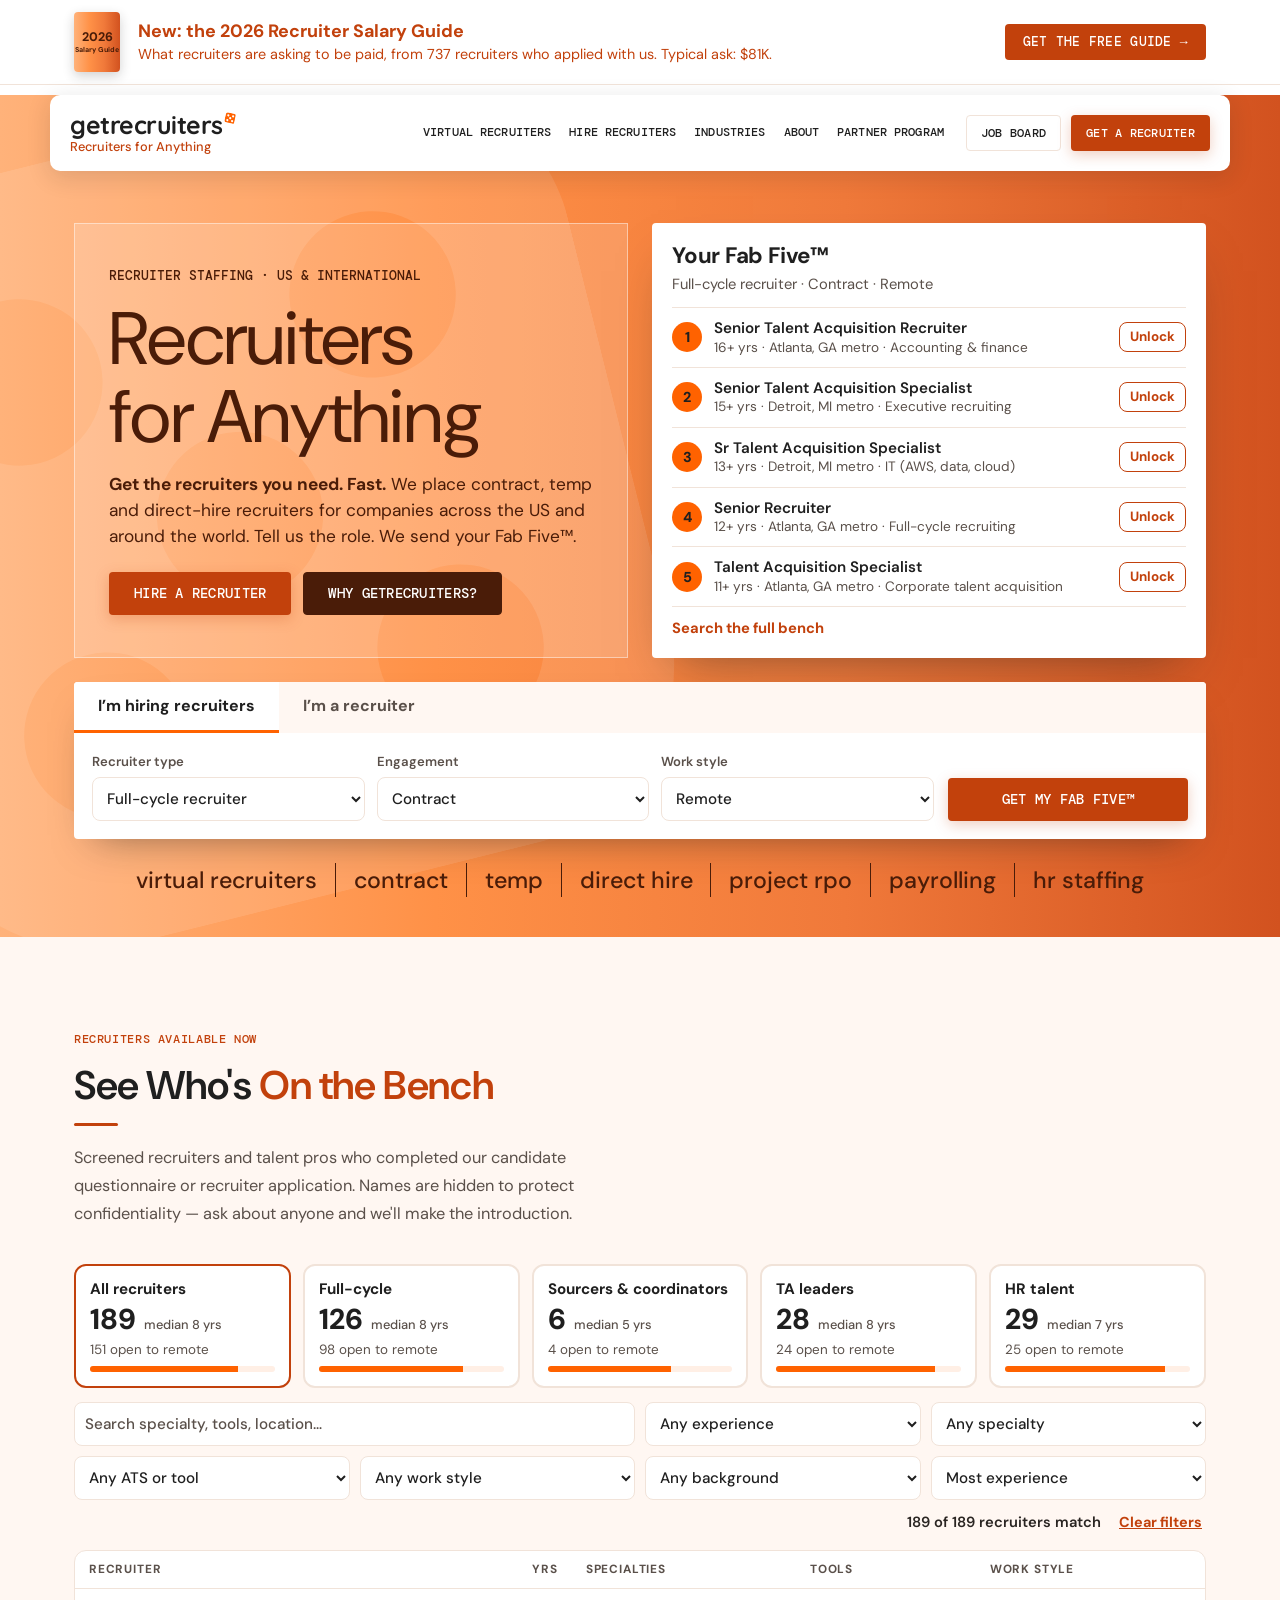
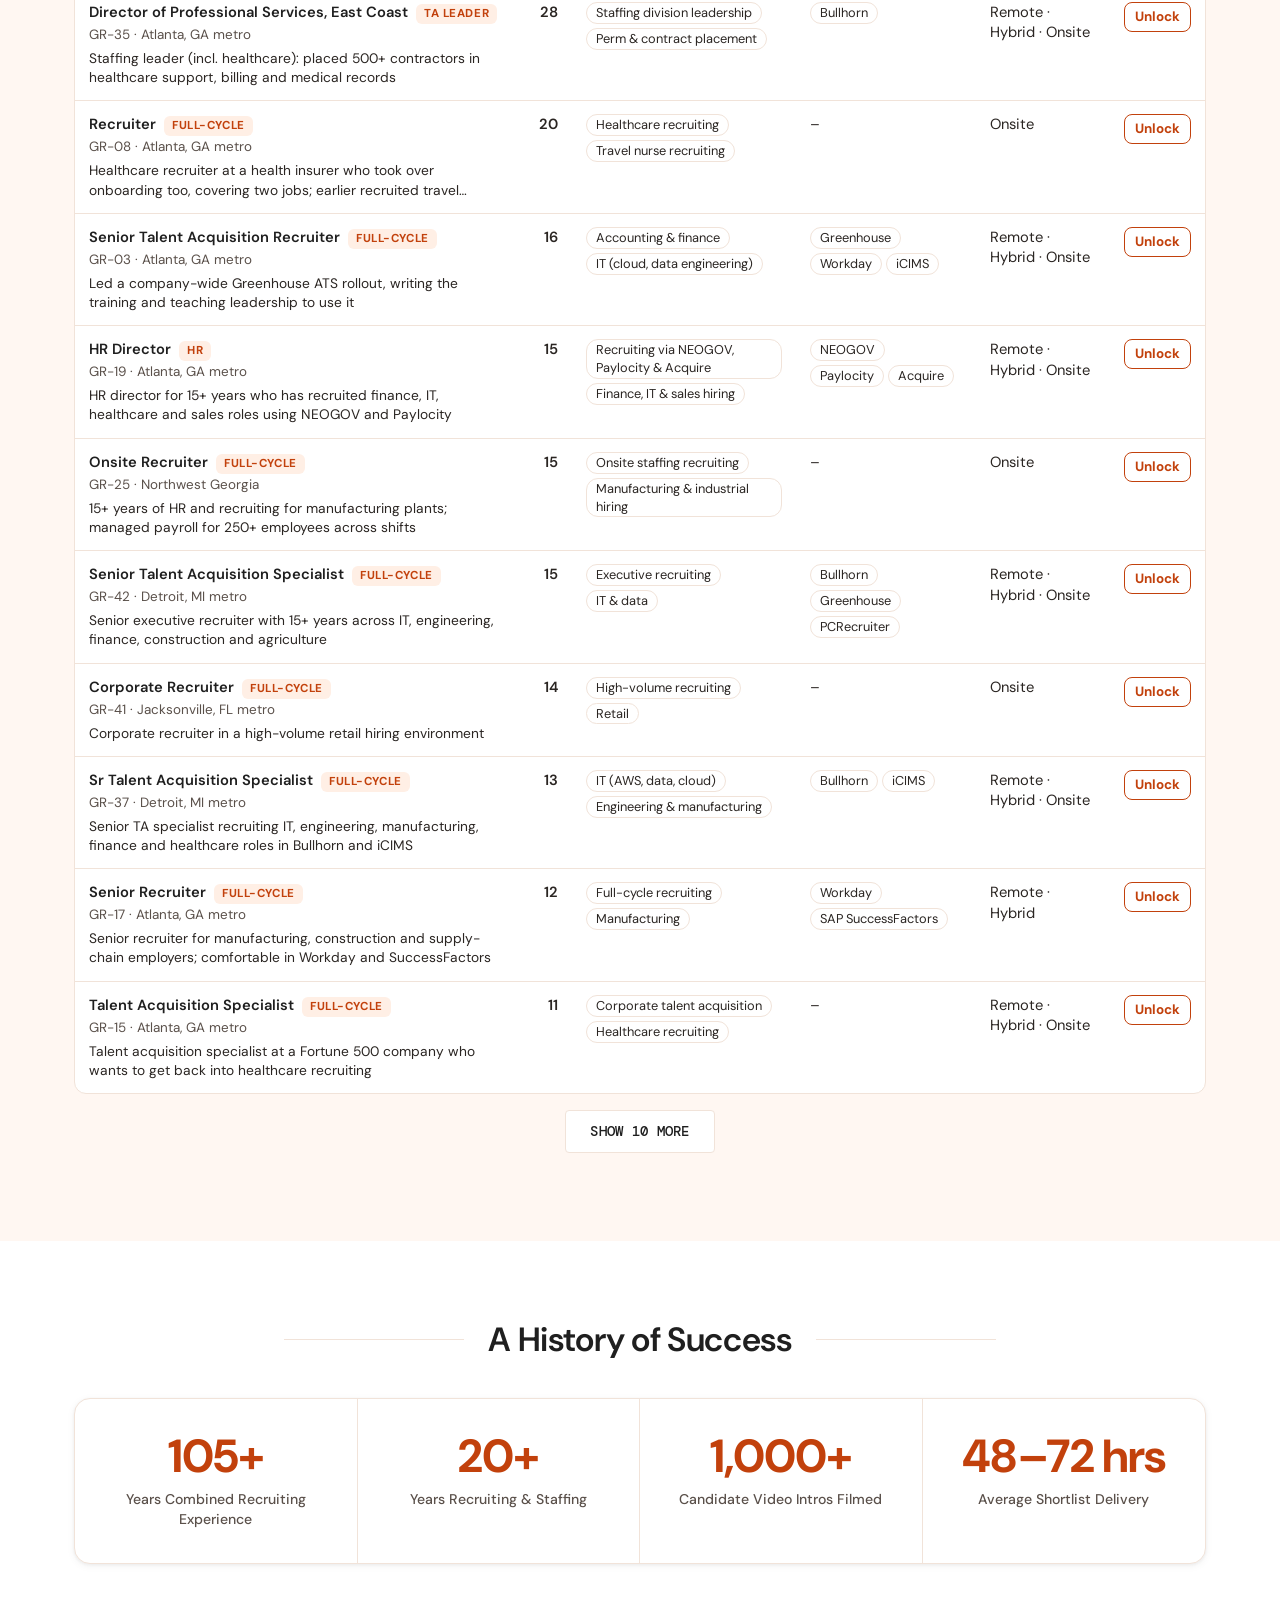
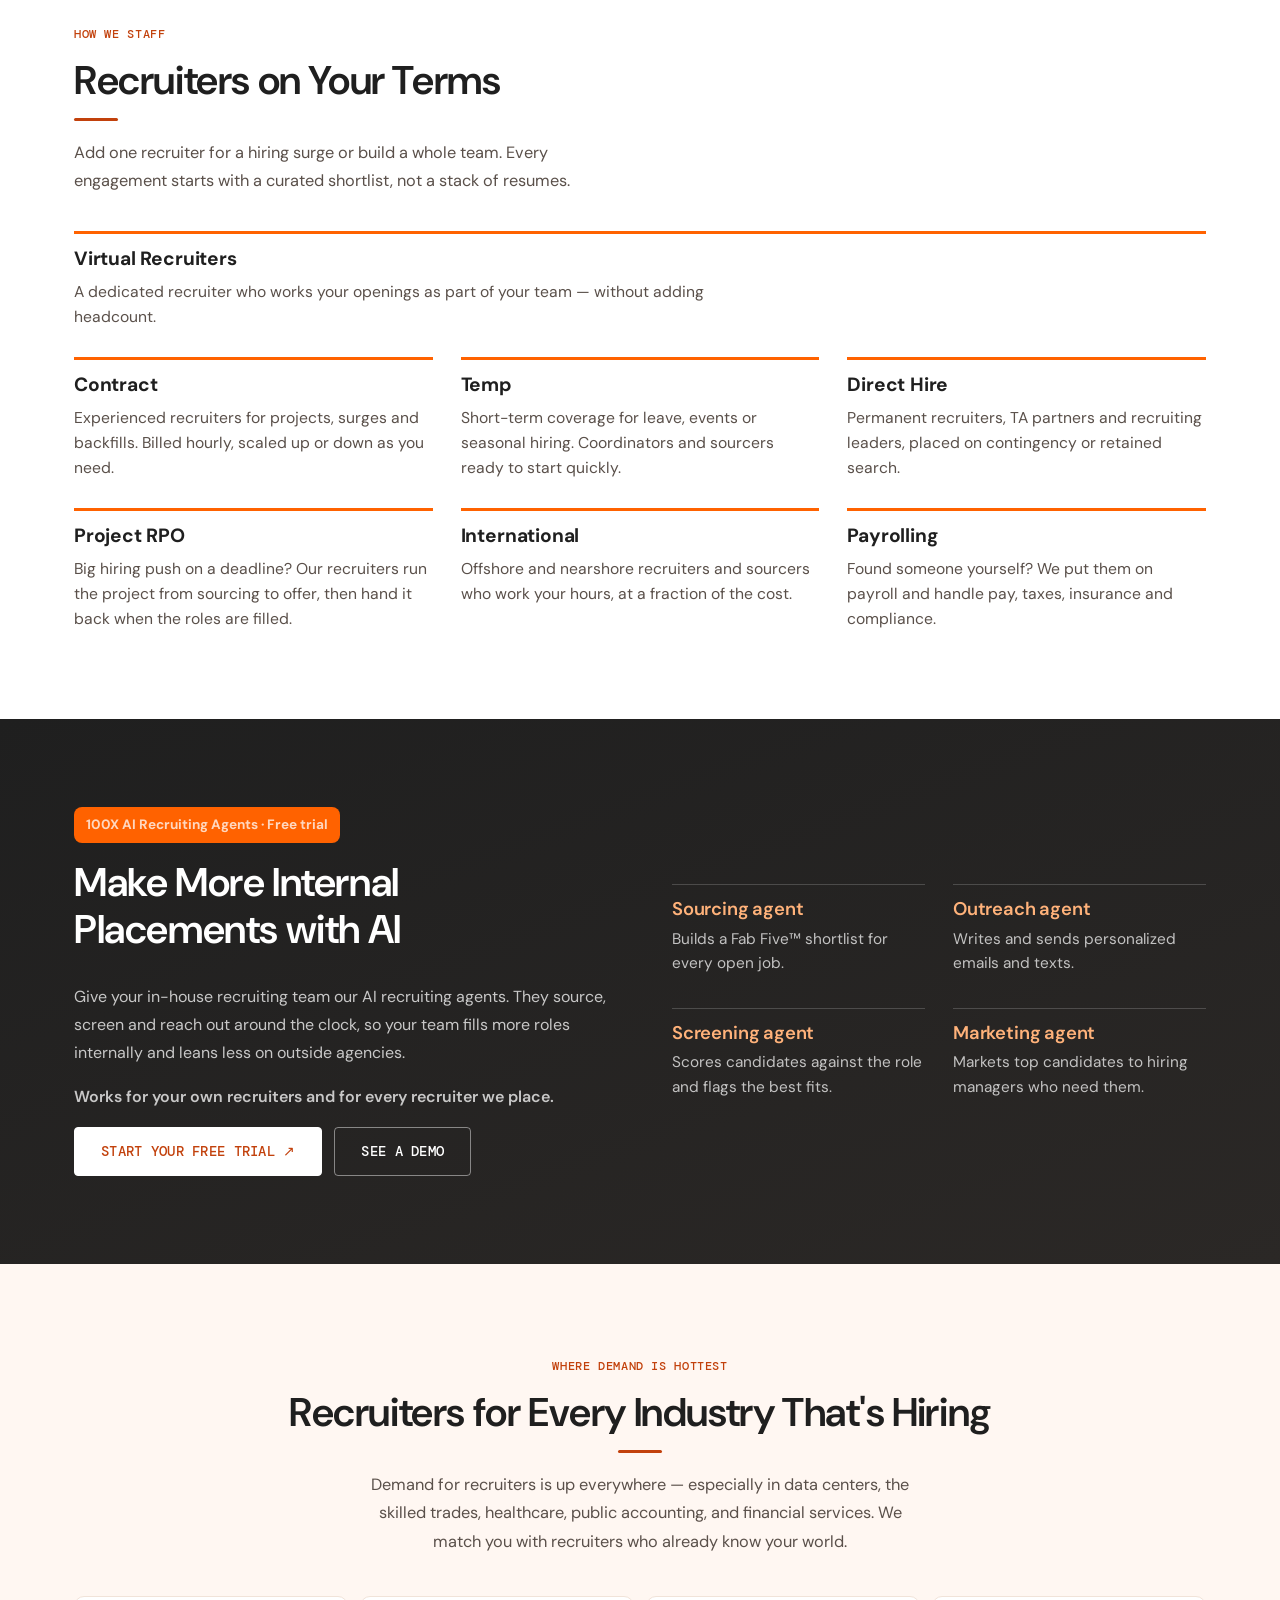
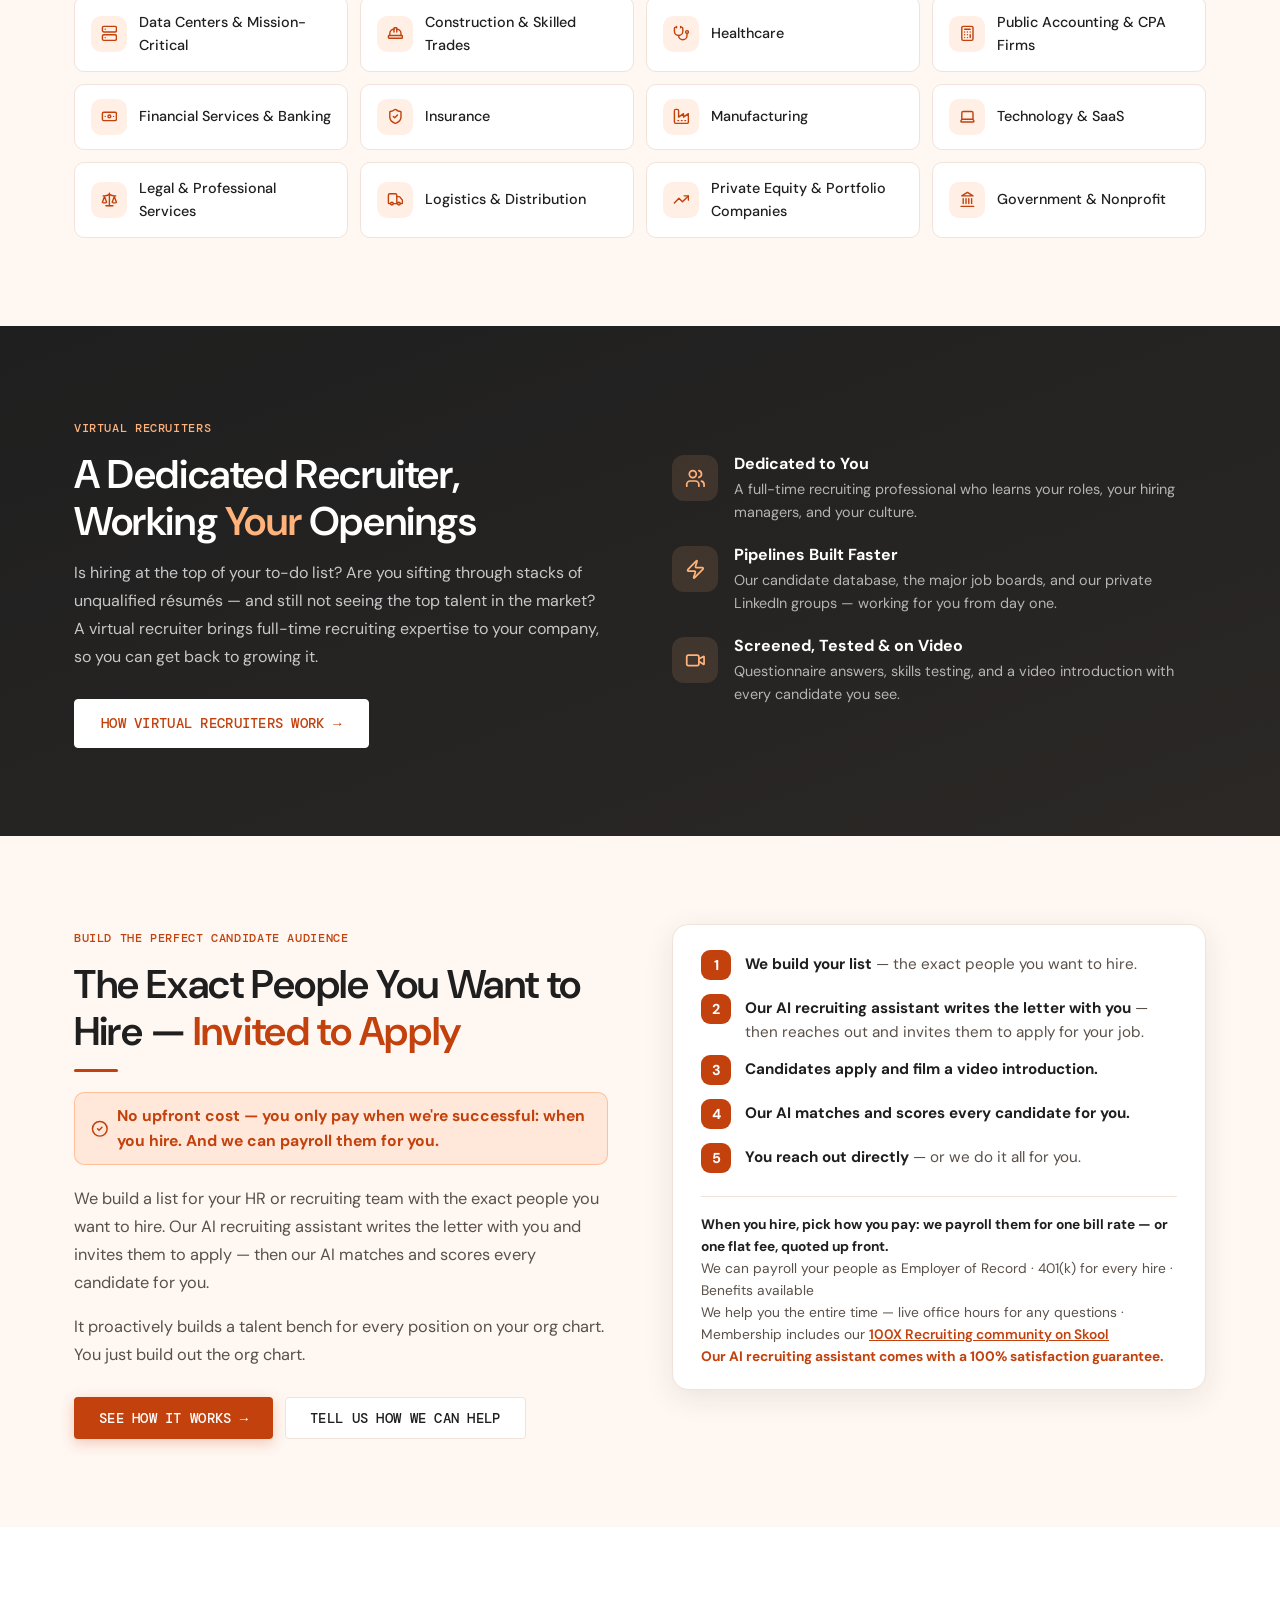
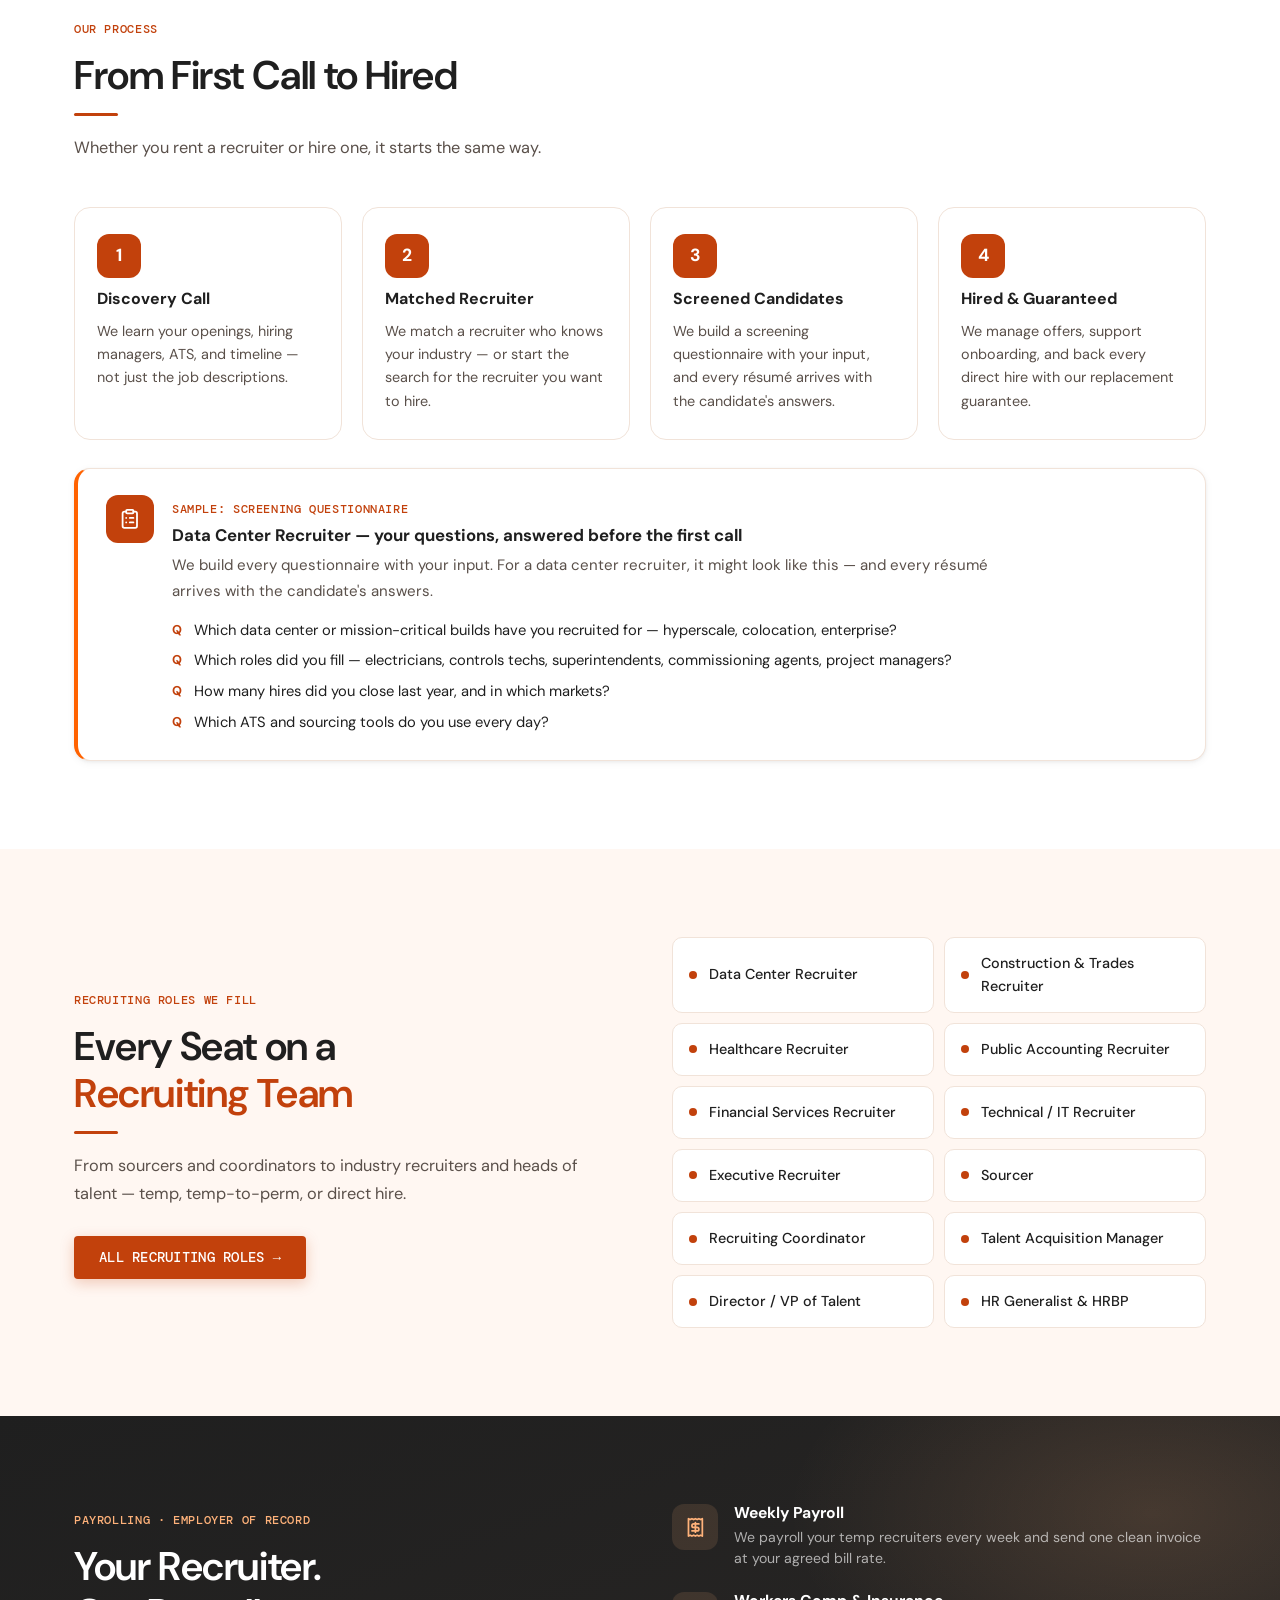
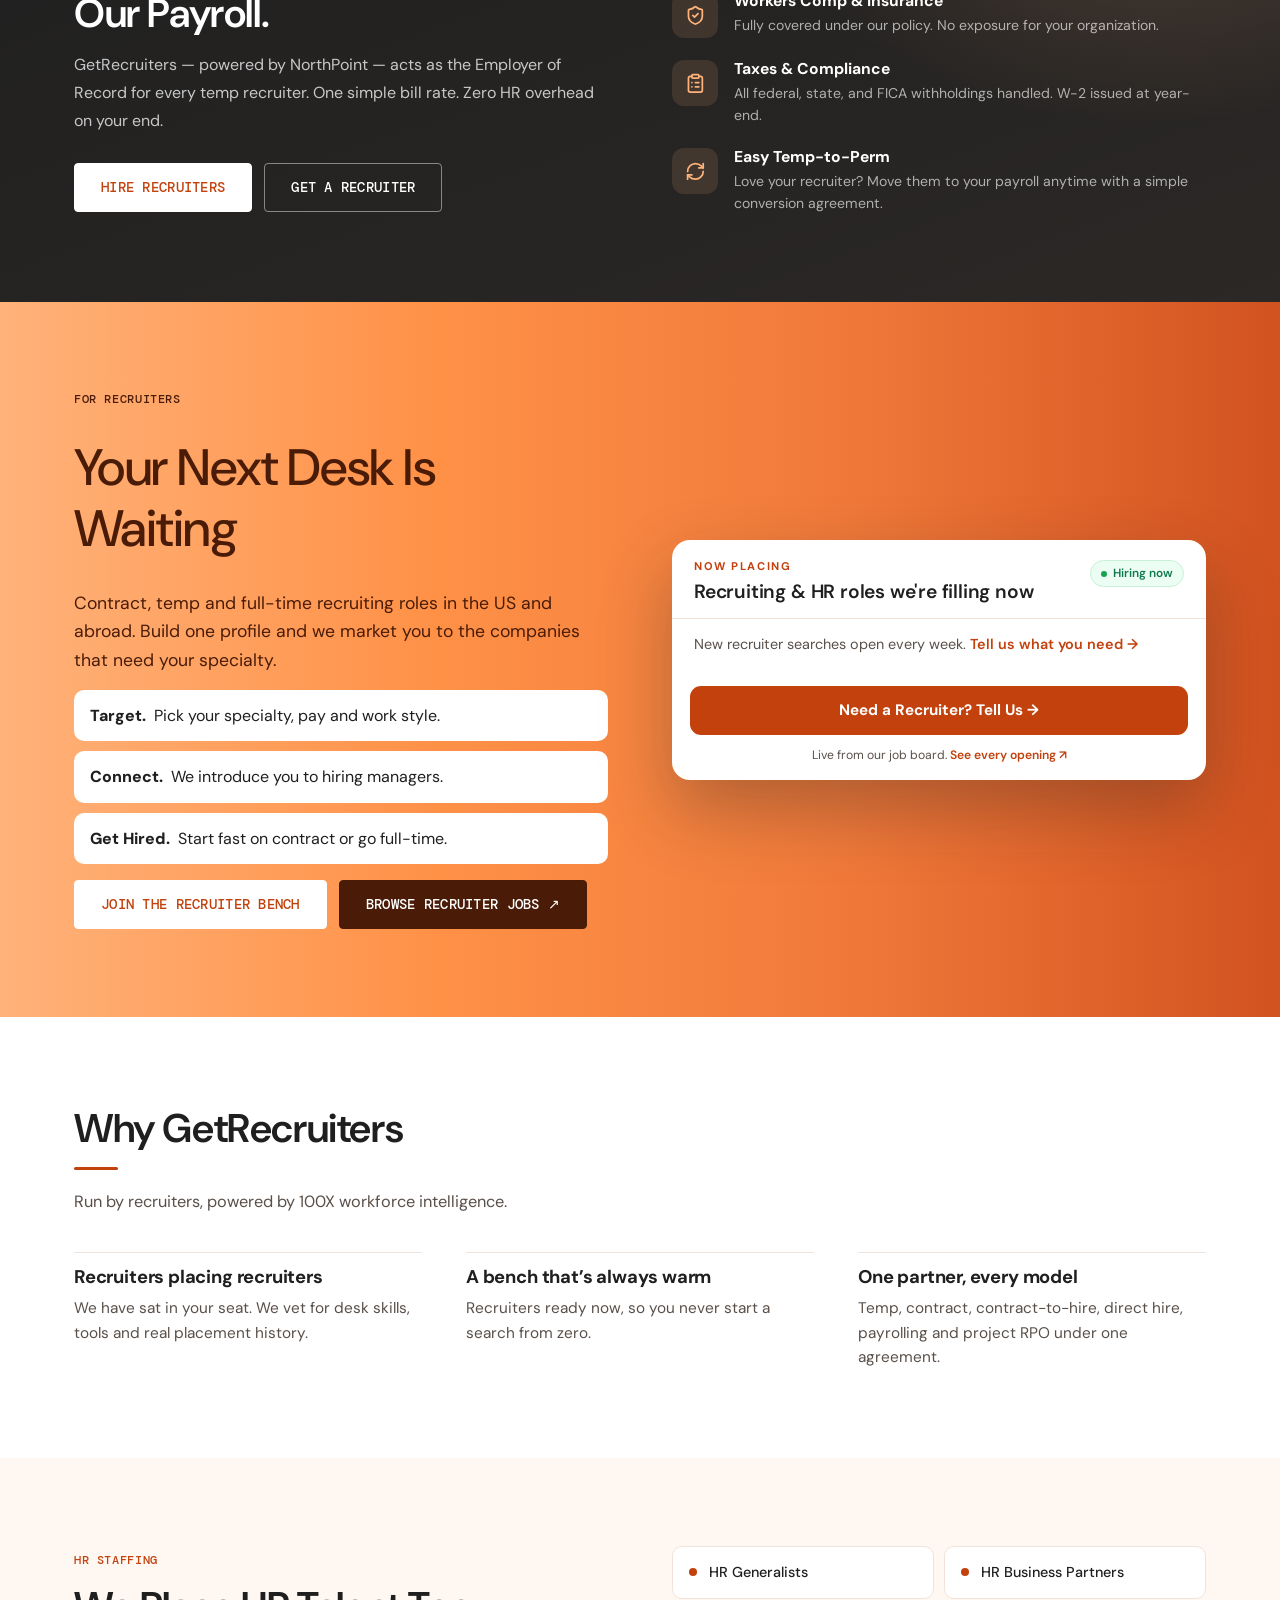
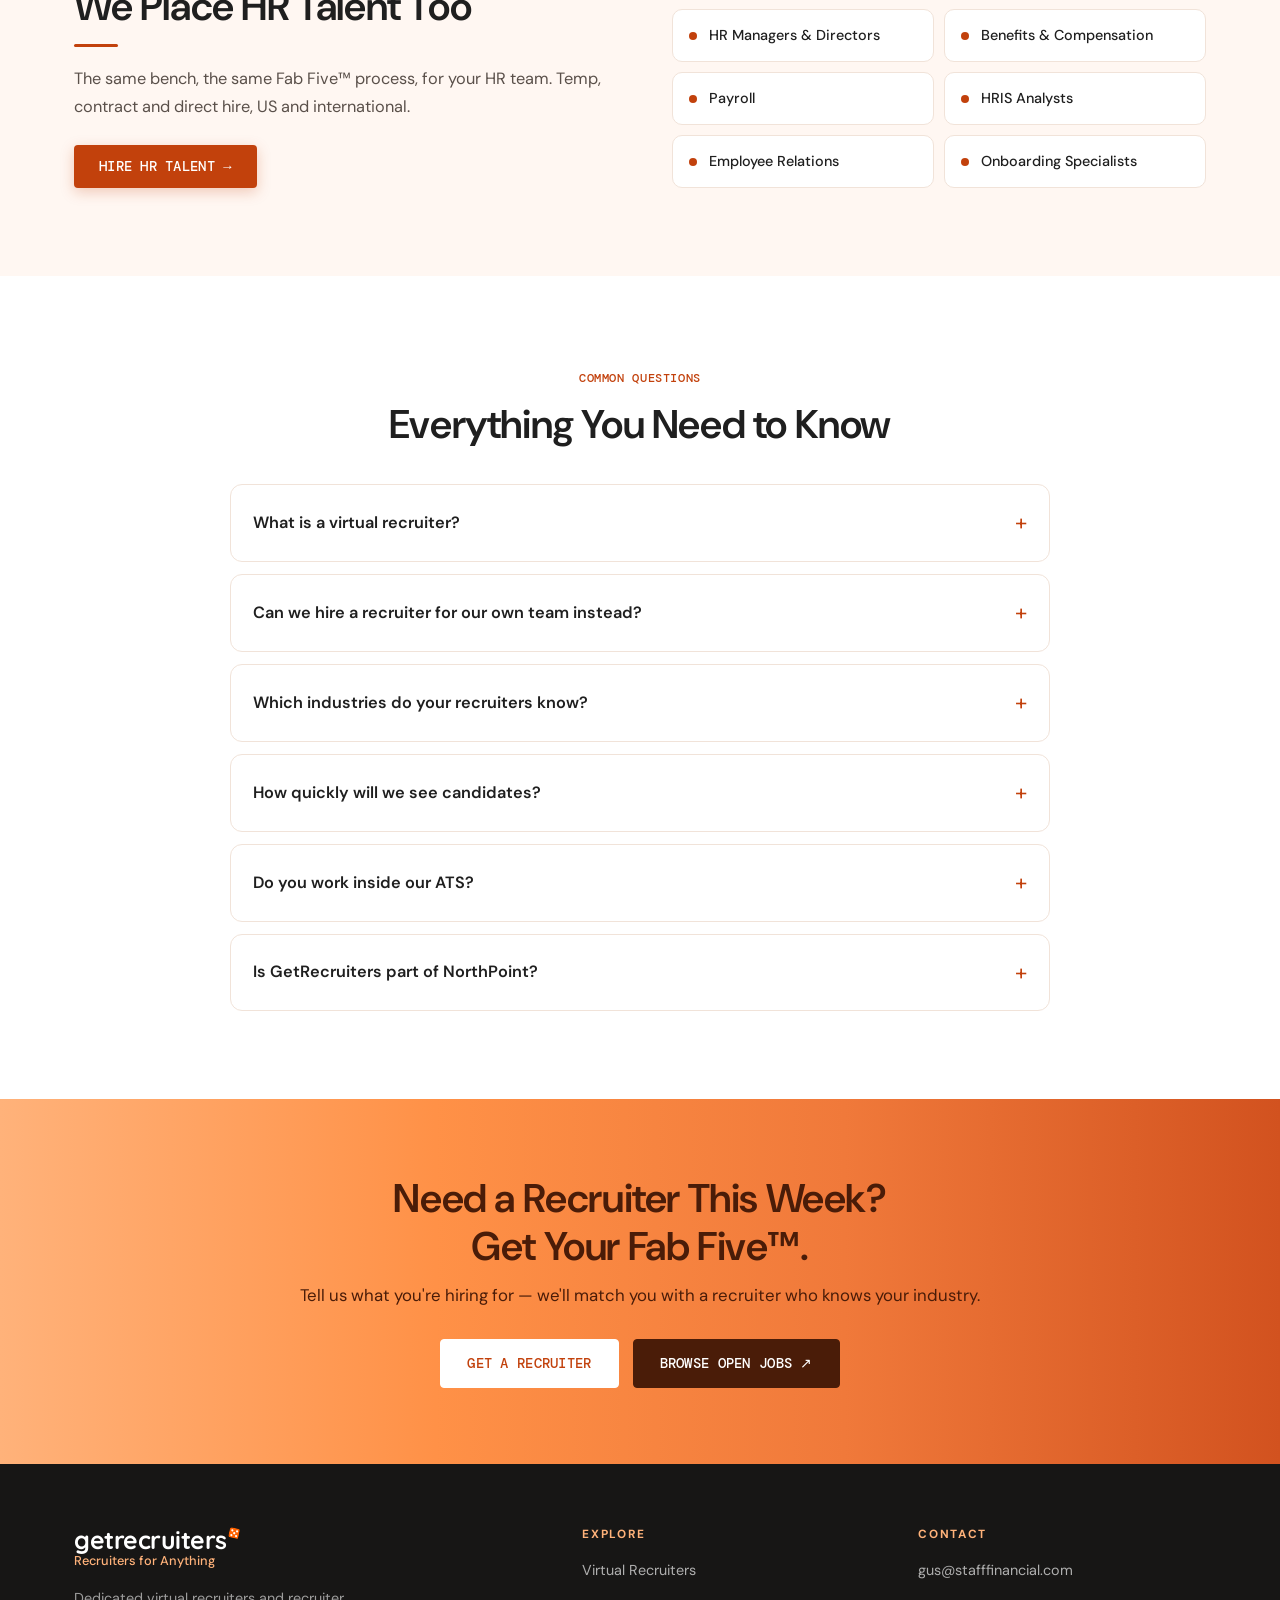
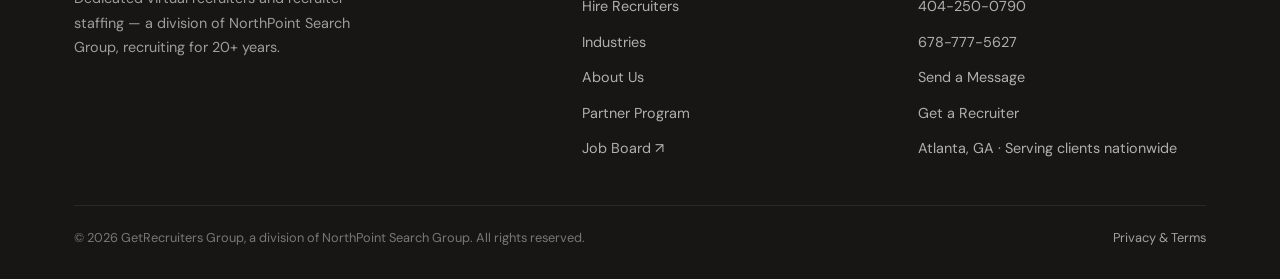
==== commit 2be83e0b: "Move the site to the orange brand and add the recruiter bench search New home page hero with the Fab" ====
--- a/index.html
+++ b/index.html
@@ -22,7 +22,7 @@
   <meta name="twitter:title" content="Virtual Recruiters &amp; Recruiter Staffing | GetRecruiters Group">
   <meta name="twitter:description" content="Rent a dedicated virtual recruiter or hire recruiters for your team — temp, temp-to-perm, or direct hire. Data centers, trades, healthcare, public accounting, financial services, and more.">
   <meta name="twitter:image" content="https://www.getrecruiters.com/img/og-image.png">
-  <meta name="theme-color" content="#0b1f3d">
+  <meta name="theme-color" content="#ff6200">
   <script type="application/ld+json">
 {
   "@context": "https://schema.org",
@@ -122,14 +122,27 @@
   /* Recruiting and HR openings from the 100X jobs feed: fills the hero card and adds Google Jobs schema. */
   window.GR_RECRUIT = /(recruit|sourcer|sourcing specialist|talent acquisition|talent partner|human resources|\bhr\b|hrbp|people (ops|operations|partner)|onboarding (specialist|coordinator))/i;
   </script>
+  <script src="js/bench.js" defer></script>
 </head>
 <body>
+
+<!-- ── Salary guide banner ────────────────────── -->
+<a class="guide-band" href="https://100xworkforce.com/salary-guide/recruiters" target="_blank" rel="noopener">
+  <div class="container guide-band-inner">
+    <span class="guide-band-cover" aria-hidden="true">2026<small>Salary Guide</small></span>
+    <div class="guide-band-text">
+      <strong>New: the 2026 Recruiter Salary Guide</strong>
+      <span>What recruiters are asking to be paid, from 737 recruiters who applied with us. Typical ask: $81K.</span>
+    </div>
+    <span class="guide-band-go">Get the Free Guide &rarr;</span>
+  </div>
+</a>
 
 <!-- ── Navigation ───────────────────────────── -->
 <nav class="navbar" id="navbar">
   <div class="container nav-inner">
     <a href="index.html" class="brand" aria-label="GetRecruiters Group — home">
-      <img src="img/getrecruiters-logo.png" alt="GetRecruiters Group — powered by NorthPoint" class="brand-logo" width="212" height="58">
+      <span class="brand-lockup"><span class="brand-word">getrecruiters<svg class="die" viewBox="0 0 30 30" aria-hidden="true"><rect width="30" height="30" rx="7"/><circle cx="8" cy="8" r="3.2"/><circle cx="22" cy="8" r="3.2"/><circle cx="15" cy="15" r="3.2"/><circle cx="8" cy="22" r="3.2"/><circle cx="22" cy="22" r="3.2"/></svg></span><span class="brand-tag">Recruiters for Anything</span></span>
     </a>
     <div class="nav-menu" id="navMenu">
       <ul class="nav-links" id="navLinks">
@@ -148,48 +161,422 @@
   </div>
 </nav>
 
-<!-- ── Hero ─────────────────────────────────── -->
-<!-- ── Salary guide banner ────────────────────── -->
-<a class="guide-band" href="https://100xworkforce.com/salary-guide/recruiters" target="_blank" rel="noopener">
-  <div class="container guide-band-inner">
-    <img class="guide-band-cover" src="https://100xworkforce.com/static/marketing/guides/100x-workforce-recruiters-cover.png" alt="" width="46" height="60">
-    <div class="guide-band-text">
-      <strong>New: the 2026 Recruiter Salary Guide</strong>
-      <span>What recruiters are asking to be paid, from 737 recruiters who applied with us. Typical ask: $81K.</span>
-    </div>
-    <span class="guide-band-go">Get the Free Guide &rarr;</span>
-  </div>
-</a>
-
+<!-- ── Hero: glass panel beside the Fab Five, then the search ── -->
 <section class="hero">
-  <div class="container hero-grid">
-    <div class="hero-inner">
-      <span class="hero-kicker">Recruiters On Demand · A Division of NorthPoint</span>
-      <h1>Recruiters Who Know<br><em>Your Industry</em></h1>
-      <p class="hero-lede">Rent a dedicated virtual recruiter — or hire recruiters for your own team. Data centers, the trades, healthcare, public accounting, financial services, and everywhere else you're hiring.</p>
-      <p class="hero-service-line">Virtual Recruiters &nbsp;·&nbsp; Temp &nbsp;·&nbsp; Temp-to-Perm &nbsp;·&nbsp; Direct Hire</p>
-
-      <form class="hero-search-form" action="https://host.pcrecruiter.net/pcrbin/jobboard.aspx" method="get" target="_blank">
+  <div class="container">
+    <div class="hero-row">
+      <div class="hero-panel">
+        <p class="hero-eyebrow">Recruiter staffing · US &amp; International</p>
+        <h1>Recruiters for Anything</h1>
+        <p class="hero-sub"><strong>Get the recruiters you need. Fast.</strong> We place contract, temp and direct-hire recruiters for companies across the US and around the world. Tell us the role. We send your Fab Five™.</p>
+        <div class="hero-actions">
+          <a href="request-talent.html" class="btn btn-primary">Hire a Recruiter</a>
+          <a href="#why" class="btn btn-brown">Why GetRecruiters?</a>
+        </div>
+      </div>
+      <aside class="fab" id="fab" aria-label="Your Fab Five shortlist">
+        <h2>Your Fab Five™</h2>
+        <p class="fab-sub" id="fab-sub"></p>
+        <ol id="fab-list"></ol>
+        <a class="fab-more" id="fab-more" href="#bench">Search the full bench</a>
+      </aside>
+    </div>
+    <div class="search-card" id="hire">
+      <div class="search-tabs" role="tablist" aria-label="Search">
+        <button class="search-tab" type="button" role="tab" id="tab-hire" data-tab="hire" aria-selected="true" aria-controls="panel-hire">I’m hiring recruiters</button>
+        <button class="search-tab" type="button" role="tab" id="tab-recruiter" data-tab="recruiter" aria-selected="false" aria-controls="panel-recruiter" tabindex="-1">I’m a recruiter</button>
+      </div>
+      <form id="panel-hire" role="tabpanel" aria-labelledby="tab-hire">
+        <div class="search-fields">
+          <div class="search-field">
+            <label for="hire-type">Recruiter type</label>
+            <select id="hire-type">
+              <option value="full">Full-cycle recruiter</option>
+              <option value="support">Sourcer or coordinator</option>
+              <option value="ta">TA leader</option>
+              <option value="hr">HR professional</option>
+            </select>
+          </div>
+          <div class="search-field">
+            <label for="hire-engagement">Engagement</label>
+            <select id="hire-engagement">
+              <option>Contract</option>
+              <option>Temp</option>
+              <option>Contract-to-hire</option>
+              <option>Direct hire</option>
+            </select>
+          </div>
+          <div class="search-field">
+            <label for="hire-mode">Work style</label>
+            <select id="hire-mode">
+              <option>Remote</option>
+              <option>Hybrid</option>
+              <option>Onsite</option>
+            </select>
+          </div>
+        </div>
+        <button class="btn btn-primary" type="submit">Get my Fab Five™</button>
+      </form>
+      <form id="panel-recruiter" role="tabpanel" aria-labelledby="tab-recruiter" action="https://host.pcrecruiter.net/pcrbin/jobboard.aspx" method="get" target="_blank" hidden>
         <input type="hidden" name="uid" value="Staff Financial.npsg">
-        <div class="hero-search-bar">
-          <input type="text" name="keyword" placeholder="Keyword — e.g. Recruiter, Sourcer…" aria-label="Keyword">
-          <select name="specialty" aria-label="Specialty">
-            <option value="">Select Specialty</option>
-            <option value="Recruiter">Recruiter</option>
-            <option value="Technical Recruiter">Technical Recruiter</option>
-            <option value="Healthcare Recruiter">Healthcare Recruiter</option>
-            <option value="Sourcer">Sourcer</option>
-            <option value="Recruiting Coordinator">Recruiting Coordinator</option>
-            <option value="Talent Acquisition">Talent Acquisition Manager</option>
-            <option value="HR">HR Generalist / HRBP</option>
-          </select>
-          <button type="submit"><svg class="ico" aria-hidden="true" xmlns="http://www.w3.org/2000/svg" viewBox="0 0 24 24" fill="none" stroke="currentColor" stroke-width="2" stroke-linecap="round" stroke-linejoin="round" ><circle cx="11" cy="11" r="8"/><path d="m21 21-4.3-4.3"/></svg> Search Jobs</button>
-        </div>
+        <div class="search-fields">
+          <div class="search-field">
+            <label for="rec-keyword">Keyword</label>
+            <input id="rec-keyword" type="text" name="keyword" placeholder="e.g. Recruiter, Sourcer">
+          </div>
+          <div class="search-field">
+            <label for="rec-specialty">Your specialty</label>
+            <select id="rec-specialty" name="specialty">
+              <option value="">Any specialty</option>
+              <option value="Recruiter">Recruiter</option>
+              <option value="Technical Recruiter">Technical Recruiter</option>
+              <option value="Healthcare Recruiter">Healthcare Recruiter</option>
+              <option value="Sourcer">Sourcer</option>
+              <option value="Recruiting Coordinator">Recruiting Coordinator</option>
+              <option value="Talent Acquisition">Talent Acquisition Manager</option>
+              <option value="HR">HR Generalist / HRBP</option>
+            </select>
+          </div>
+        </div>
+        <button class="btn btn-primary" type="submit">Find recruiter jobs</button>
       </form>
-      <div class="hero-search-sub">
-        <a href="virtual-recruiters.html" class="btn-hero-pill btn-hero-pill--filled">Get a Virtual Recruiter →</a>
-        <a href="hire-recruiters.html" class="btn-hero-pill">Hire a Recruiter →</a>
-        <a href="tel:+14042500790" class="btn-hero-pill"><svg class="ico" aria-hidden="true" xmlns="http://www.w3.org/2000/svg" viewBox="0 0 24 24" fill="none" stroke="currentColor" stroke-width="2" stroke-linecap="round" stroke-linejoin="round" ><path d="M22 16.92v3a2 2 0 0 1-2.18 2 19.79 19.79 0 0 1-8.63-3.07 19.5 19.5 0 0 1-6-6 19.79 19.79 0 0 1-3.07-8.67A2 2 0 0 1 4.11 2h3a2 2 0 0 1 2 1.72 12.84 12.84 0 0 0 .7 2.81 2 2 0 0 1-.45 2.11L8.09 9.91a16 16 0 0 0 6 6l1.27-1.27a2 2 0 0 1 2.11-.45 12.84 12.84 0 0 0 2.81.7A2 2 0 0 1 22 16.92z"/></svg> 404-250-0790</a>
+    </div>
+    <ul class="lines">
+      <li><a href="virtual-recruiters.html">virtual recruiters</a></li>
+      <li><a href="hire-recruiters.html#temp">contract</a></li>
+      <li><a href="hire-recruiters.html#temp">temp</a></li>
+      <li><a href="hire-recruiters.html#direct">direct hire</a></li>
+      <li><a href="virtual-recruiters.html#rpo">project rpo</a></li>
+      <li><a href="#payrolling">payrolling</a></li>
+      <li><a href="#hr-staffing">hr staffing</a></li>
+    </ul>
+  </div>
+</section>
+
+<!-- ── Recruiter bench search ─────────────────── -->
+<section class="section section-alt" id="bench">
+  <div class="container">
+    <span class="section-kicker">Recruiters Available Now</span>
+    <h2 class="section-title">See Who's <em>On the Bench</em></h2>
+    <div class="section-divider"></div>
+    <p class="section-sub">Screened recruiters and talent pros who completed our candidate questionnaire or recruiter application. Names are hidden to protect confidentiality — ask about anyone and we'll make the introduction.</p>
+    <div class="bench-tracks" id="bench-tracks"></div>
+    <form class="bench-filters" id="bench-filters" role="search" aria-label="Filter the recruiter bench">
+      <input class="bench-wide" id="bench-q" type="search" placeholder="Search specialty, tools, location…" aria-label="Search the bench">
+      <select id="bench-exp" aria-label="Experience">
+        <option value="">Any experience</option>
+        <option value="0-4">Under 5 yrs</option>
+        <option value="5-9">5–9 yrs</option>
+        <option value="10-14">10–14 yrs</option>
+        <option value="15-99">15+ yrs</option>
+      </select>
+      <select id="bench-spec" aria-label="Specialty">
+        <option value="">Any specialty</option>
+      </select>
+      <select id="bench-tool" aria-label="ATS or tool">
+        <option value="">Any ATS or tool</option>
+      </select>
+      <select id="bench-mode" aria-label="Work style">
+        <option value="">Any work style</option>
+        <option>Remote</option>
+        <option>Hybrid</option>
+        <option>Onsite</option>
+      </select>
+      <select id="bench-bg" aria-label="Background">
+        <option value="">Any background</option>
+        <option>Agency</option>
+        <option>In-house</option>
+      </select>
+      <select id="bench-sort" aria-label="Sort">
+        <option value="most">Most experience</option>
+        <option value="least">Least experience</option>
+      </select>
+      <div class="bench-status">
+        <span id="bench-count" role="status"></span>
+        <button class="bench-clear" id="bench-clear" type="button">Clear filters</button>
+      </div>
+    </form>
+    <div class="bench-table-wrap">
+      <table class="bench-table">
+        <thead>
+          <tr>
+            <th scope="col">Recruiter</th>
+            <th scope="col" class="bench-yrs">Yrs</th>
+            <th scope="col">Specialties</th>
+            <th scope="col">Tools</th>
+            <th scope="col">Work style</th>
+            <th scope="col"><span class="sr-only">Unlock</span></th>
+          </tr>
+        </thead>
+        <tbody id="bench-rows"></tbody>
+      </table>
+    </div>
+    <div class="bench-more" id="bench-more-row">
+      <button class="btn btn-outline-dark" id="bench-more" type="button">Show more</button>
+    </div>
+  </div>
+</section>
+<script id="bench-data" type="application/json">[{"code":"GR-01","title":"Talent Acquisition Consultant","track":"full","yrs":4,"pills":["Physician assistants & medical assistants","Imaging techs (X-ray, MRI, IR)"],"sectors":["Accounting & Finance","Healthcare","IT & Technology"],"tools":[],"modes":["Remote","Hybrid"],"place":"Atlanta, GA metro","win":"Healthcare recruiter: built a specialty medical group's hiring process from scratch; ~45 open reqs, time-to-fill under 30 days","backgrounds":[]},{"code":"GR-02","title":"VP, Centralized Search & Operations","track":"ta","yrs":10,"pills":["Staffing agency operations","Centralized search & sourcing"],"sectors":[],"tools":["ATS & VMS platforms","Microsoft Office","Google Workspace"],"modes":["Remote","Hybrid"],"place":"Atlanta, GA metro","win":"Grew weekly staffing revenue from $650K to over $1.2M and helped build AI candidate matching inside the ATS","backgrounds":["Agency"]},{"code":"GR-03","title":"Senior Talent Acquisition Recruiter","track":"full","yrs":16,"pills":["Accounting & finance","IT (cloud, data engineering)"],"sectors":["Accounting & Finance","IT & Technology","Engineering & Manufacturing","Sales & Marketing"],"tools":["Greenhouse","Workday","iCIMS"],"modes":["Remote","Hybrid","Onsite"],"place":"Atlanta, GA metro","win":"Led a company-wide Greenhouse ATS rollout, writing the training and teaching leadership to use it","backgrounds":[]},{"code":"GR-04","title":"Talent Acquisition and Recruiting Leader","track":"ta","yrs":7,"pills":["Healthcare","IT (AWS, data, Java)"],"sectors":["Accounting & Finance","Healthcare","IT & Technology","Engineering & Manufacturing"],"tools":["Bullhorn","iCIMS","LinkedIn Recruiter"],"modes":["Remote","Hybrid"],"place":"Atlanta, GA metro","win":"At a national staffing firm: 532 contract placements and $1M+ yearly billings; 1,000+ career hires; leads ~40 people","backgrounds":[]},{"code":"GR-05","title":"Talent Acquisition Manager","track":"ta","yrs":6,"pills":["Physician & provider recruiting","Healthcare staffing"],"sectors":["Healthcare"],"tools":["Salesforce","LinkedIn","PracticeMatch"],"modes":["Remote","Hybrid"],"place":"Atlanta, GA metro","win":"Healthcare recruiter: hired and leads a 12-person recruiting team and improved team performance by 30%","backgrounds":[]},{"code":"GR-06","title":"Recruiter","track":"full","yrs":5,"pills":["Construction","Life-safety & fire protection trades"],"sectors":[],"tools":["Greenhouse","Jobvite","Bullhorn"],"modes":["Remote","Hybrid","Onsite"],"place":"Atlanta, GA metro","win":"MBA-holding recruiter for construction and life-safety trades who works across Greenhouse, Jobvite, Bullhorn and Workday","backgrounds":[]},{"code":"GR-07","title":"Clinical Healthcare Recruiter","track":"full","yrs":7,"pills":["Clinical healthcare roles","Hard-to-fill positions"],"sectors":["Healthcare"],"tools":[],"modes":["Remote","Hybrid","Onsite"],"place":"Atlanta, GA metro","win":"Healthcare recruiter who builds strong clinical talent pools and closes hard-to-fill positions","backgrounds":[]},{"code":"GR-08","title":"Recruiter","track":"full","yrs":20,"pills":["Healthcare recruiting","Travel nurse recruiting"],"sectors":["Healthcare"],"tools":[],"modes":["Onsite"],"place":"Atlanta, GA metro","win":"Healthcare recruiter at a health insurer who took over onboarding too, covering two jobs; earlier recruited travel nurses","backgrounds":[]},{"code":"GR-09","title":"Healthcare Recruiter","track":"full","yrs":7,"pills":["Multi-site healthcare & physician groups"],"sectors":["Healthcare"],"tools":["Bullhorn","Top Echelon","Workday"],"modes":["Remote","Hybrid","Onsite"],"place":"Atlanta, GA metro","win":"Healthcare recruiter for multi-site physician groups, working in Bullhorn, Top Echelon, Workday and Salesforce","backgrounds":[]},{"code":"GR-10","title":"Recruiter","track":"full","yrs":7,"pills":["Multi-site healthcare & physician groups","Candidate pre-screening"],"sectors":["Healthcare"],"tools":[],"modes":["Remote","Hybrid","Onsite"],"place":"Atlanta, GA metro","win":"Healthcare recruiter whose careful pre-screening saves hiring managers time","backgrounds":[]},{"code":"GR-11","title":"Recruiter","track":"full","yrs":null,"pills":["Hospital & health system hiring","ICU / critical care roles"],"sectors":["Healthcare"],"tools":[],"modes":["Remote","Hybrid","Onsite"],"place":"Atlanta, GA metro","win":"Healthcare recruiter praised by a large health system for recruiting ICU roles","backgrounds":[]},{"code":"GR-12","title":"Recruiter","track":"full","yrs":6,"pills":["Healthcare & physician groups","ATS selection & rollout"],"sectors":["Healthcare"],"tools":[],"modes":["Remote","Hybrid","Onsite"],"place":"Atlanta, GA metro","win":"Got a 25-year-old company to replace its ATS, ran the 8-week rollout, and lifted results 20%","backgrounds":[]},{"code":"GR-13","title":"HR Administrator","track":"hr","yrs":null,"pills":["Onboarding","New hires & terminations"],"sectors":["Engineering & Manufacturing"],"tools":["ADP Workforce Now","iCIMS"],"modes":["Remote","Hybrid"],"place":"Atlanta, GA metro","win":"Set up a staffing agency partnership with the best rates in 2 of the 3 states where the company has sites","backgrounds":[]},{"code":"GR-14","title":"Human Resource Recruiter","track":"full","yrs":7,"pills":["Behavioral health","Pay benchmarking"],"sectors":["Healthcare"],"tools":[],"modes":["Remote","Hybrid"],"place":"Atlanta, GA metro","win":"Healthcare recruiter (behavioral health) who raised offer acceptance 10% with market research and pay benchmarking","backgrounds":[]},{"code":"GR-15","title":"Talent Acquisition Specialist","track":"full","yrs":11,"pills":["Corporate talent acquisition","Healthcare recruiting"],"sectors":["Healthcare"],"tools":[],"modes":["Remote","Hybrid","Onsite"],"place":"Atlanta, GA metro","win":"Talent acquisition specialist at a Fortune 500 company who wants to get back into healthcare recruiting","backgrounds":[]},{"code":"GR-16","title":"Talent Acquisition","track":"full","yrs":5,"pills":["In-house recruiting","Construction hiring"],"sectors":[],"tools":["Paycom"],"modes":["Hybrid","Onsite"],"place":"Atlanta, GA metro","win":"In-house recruiter for a construction company who also runs onboarding and new-hire processing in Paycom","backgrounds":["In-house"]},{"code":"GR-17","title":"Senior Recruiter","track":"full","yrs":12,"pills":["Full-cycle recruiting","Manufacturing"],"sectors":["Engineering & Manufacturing"],"tools":["Workday","SAP SuccessFactors"],"modes":["Remote","Hybrid"],"place":"Atlanta, GA metro","win":"Senior recruiter for manufacturing, construction and supply-chain employers; comfortable in Workday and SuccessFactors","backgrounds":[]},{"code":"GR-18","title":"HR Generalist","track":"hr","yrs":9,"pills":["Recruiting in Workday & isolved","Accounting & admin hiring"],"sectors":["Accounting & Finance"],"tools":["Workday","isolved"],"modes":["Remote","Hybrid","Onsite"],"place":"Atlanta, GA metro","win":"SHRM-CP HR generalist who has recruited accounting, admin, logistics and construction roles in Workday and isolved","backgrounds":[]},{"code":"GR-19","title":"HR Director","track":"hr","yrs":15,"pills":["Recruiting via NEOGOV, Paylocity & Acquire","Finance, IT & sales hiring"],"sectors":["Accounting & Finance","Healthcare","IT & Technology","Sales & Marketing"],"tools":["NEOGOV","Paylocity","Acquire"],"modes":["Remote","Hybrid","Onsite"],"place":"Atlanta, GA metro","win":"HR director for 15+ years who has recruited finance, IT, healthcare and sales roles using NEOGOV and Paylocity","backgrounds":[]},{"code":"GR-20","title":"Sr HR Data Analyst","track":"hr","yrs":5,"pills":["Recruiting systems & ATS data","HR analytics"],"sectors":["Accounting & Finance"],"tools":["Avature","Bullhorn","iCIMS"],"modes":["Remote"],"place":"Tampa, FL metro","win":"HR data analyst who has worked across seven ATS platforms, including Avature, Bullhorn, iCIMS, Taleo and Workday","backgrounds":[]},{"code":"GR-21","title":"HR Generalist","track":"hr","yrs":10,"pills":["Recruiting in iCIMS","Distribution, tech & retail hiring"],"sectors":["Engineering & Manufacturing"],"tools":["iCIMS","ADP Workforce Now"],"modes":["Remote","Hybrid","Onsite"],"place":"Atlanta, GA metro","win":"SPHR-certified HR generalist who has recruited in iCIMS across distribution, tech, retail and manufacturing","backgrounds":[]},{"code":"GR-22","title":"Human Resources Manager","track":"hr","yrs":10,"pills":["Full-cycle recruiting","Multi-site HR"],"sectors":["Engineering & Manufacturing"],"tools":["Workday","ADP Vantage","Oracle"],"modes":["Remote","Hybrid","Onsite"],"place":"Atlanta, GA metro","win":"10+ years in HR, including full-cycle recruiting for multi-site manufacturing, distribution and logistics employers","backgrounds":[]},{"code":"GR-23","title":"Human Resource Generalist","track":"hr","yrs":7,"pills":["Recruiting in Workday","Manufacturing & supply-chain hiring"],"sectors":["Engineering & Manufacturing"],"tools":["Workday"],"modes":["Remote","Hybrid"],"place":"Atlanta, GA metro","win":"Runs HR solo today and has recruited manufacturing and supply-chain roles in Workday","backgrounds":[]},{"code":"GR-24","title":"HR Generalist","track":"hr","yrs":5,"pills":["Recruiting & onboarding","Homebuilding & construction hiring"],"sectors":[],"tools":["Paycom"],"modes":["Remote","Hybrid","Onsite"],"place":"Atlanta, GA metro","win":"Former junior recruiter, now an HR generalist supporting 2,000+ employees across sites, including recruiting","backgrounds":[]},{"code":"GR-25","title":"Onsite Recruiter","track":"full","yrs":15,"pills":["Onsite staffing recruiting","Manufacturing & industrial hiring"],"sectors":["Engineering & Manufacturing"],"tools":[],"modes":["Onsite"],"place":"Northwest Georgia","win":"15+ years of HR and recruiting for manufacturing plants; managed payroll for 250+ employees across shifts","backgrounds":[]},{"code":"GR-26","title":"Recruiting Coordinator","track":"support","yrs":null,"pills":["Recruiting coordination","IT & data roles"],"sectors":["Accounting & Finance","IT & Technology","Sales & Marketing"],"tools":["Greenhouse","Lever","Paycom"],"modes":["Remote","Hybrid"],"place":"Atlanta, GA metro","win":"Recruiting coordinator for IT, data, sales and accounting roles, working in Greenhouse, Lever and Paycom","backgrounds":[]},{"code":"GR-27","title":"HR Coordinator","track":"hr","yrs":2,"pills":["Recruiting support","Construction & manufacturing hiring"],"sectors":["Healthcare","Engineering & Manufacturing"],"tools":[],"modes":["Remote","Hybrid","Onsite"],"place":"Northeast Georgia","win":"SHRM-CP HR coordinator who supports hiring for construction, manufacturing, healthcare and admin roles","backgrounds":[]},{"code":"GR-28","title":"HR Business Partner","track":"hr","yrs":10,"pills":["Sourcing & recruiting","IT (AWS, data, architects)"],"sectors":["Accounting & Finance","Healthcare","IT & Technology","Sales & Marketing"],"tools":["LinkedIn Recruiter","Bullhorn","Taleo"],"modes":["Remote","Hybrid"],"place":"Atlanta, GA metro","win":"HRBP who sources with LinkedIn Recruiter, Juicebox and Apollo and recruits IT, finance and healthcare roles","backgrounds":[]},{"code":"GR-29","title":"HR Professional","track":"hr","yrs":6,"pills":["Recruiting & talent acquisition","HR coordination"],"sectors":["Engineering & Manufacturing"],"tools":[],"modes":["Remote","Hybrid","Onsite"],"place":"Atlanta, GA metro","win":"HR professional with a recruiting and talent acquisition background in manufacturing and construction","backgrounds":[]},{"code":"GR-30","title":"HR & Operations Manager","track":"hr","yrs":5,"pills":["Recruiting in iCIMS","Veterinary practice hiring"],"sectors":["Healthcare","Sales & Marketing"],"tools":["iCIMS"],"modes":["Hybrid"],"place":"Atlanta, GA metro","win":"SHRM-CP HR and operations manager at a veterinary practice who recruits in iCIMS and oversees 30-45 staff","backgrounds":[]},{"code":"GR-31","title":"HR Consultant - Talent Acquisition","track":"hr","yrs":9,"pills":["Talent acquisition","Campus recruiting"],"sectors":[],"tools":[],"modes":["Remote","Hybrid","Onsite"],"place":"Atlanta, GA metro","win":"Talent acquisition consultant with banking-industry experience who wants campus recruiting work","backgrounds":[]},{"code":"GR-32","title":"Talent Acquisition Associate","track":"full","yrs":5,"pills":["High-volume recruiting","Multi-site manufacturing hiring"],"sectors":["Engineering & Manufacturing","High-volume hiring"],"tools":["Workday","ADP"],"modes":["Remote","Hybrid","Onsite"],"place":"Gainesville, GA metro","win":"Bilingual TA pro promoted internally to lead full-cycle, high-volume hiring across multiple plant locations","backgrounds":[]},{"code":"GR-33","title":"Recruiter","track":"full","yrs":null,"pills":["Construction recruiting","Superintendents & project managers"],"sectors":[],"tools":["LinkedIn Recruiter"],"modes":["Onsite"],"place":"Gainesville, GA metro","win":"Recruits superintendents, project managers, safety directors and chief estimators for a construction firm","backgrounds":[]},{"code":"GR-34","title":"Senior Recruiter","track":"full","yrs":9,"pills":["Multi-state field recruiting","Life-safety services"],"sectors":[],"tools":[],"modes":["Remote","Hybrid"],"place":"Tampa, FL metro","win":"Senior recruiter on a 30-person team covering 37 states; carried 15-30 open reqs across Georgia and Texas","backgrounds":[]},{"code":"GR-35","title":"Director of Professional Services, East Coast","track":"ta","yrs":28,"pills":["Staffing division leadership","Perm & contract placement"],"sectors":["Healthcare","IT & Technology","Engineering & Manufacturing"],"tools":["Bullhorn"],"modes":["Remote","Hybrid","Onsite"],"place":"Atlanta, GA metro","win":"Staffing leader (incl. healthcare): placed 500+ contractors in healthcare support, billing and medical records","backgrounds":[]},{"code":"GR-36","title":"Director of Recruiting","track":"ta","yrs":7,"pills":["Healthcare tech recruiting (RNs, clinical)","Sales & operations hiring"],"sectors":["Healthcare","Sales & Marketing"],"tools":["Workable","LinkedIn"],"modes":["Remote","Hybrid","Onsite"],"place":"Atlanta, GA metro","win":"Healthcare recruiting leader who ran a 60-nurses-in-30-days push and grew the team from 1 to 4 as headcount hit 700","backgrounds":[]},{"code":"GR-37","title":"Sr Talent Acquisition Specialist","track":"full","yrs":13,"pills":["IT (AWS, data, cloud)","Engineering & manufacturing"],"sectors":["Accounting & Finance","Healthcare","IT & Technology","Engineering & Manufacturing","Sales & Marketing"],"tools":["Bullhorn","iCIMS"],"modes":["Remote","Hybrid","Onsite"],"place":"Detroit, MI metro","win":"Senior TA specialist recruiting IT, engineering, manufacturing, finance and healthcare roles in Bullhorn and iCIMS","backgrounds":[]},{"code":"GR-38","title":"Corporate Recruiter","track":"full","yrs":10,"pills":["Corporate & exempt recruiting","High-volume warehouse & call center"],"sectors":["High-volume hiring"],"tools":["Bullhorn","LinkedIn Recruiter","UltiPro"],"modes":["Remote","Hybrid","Onsite"],"place":"Jacksonville, FL metro","win":"Fills 70-80 roles a year with a 17-day average time-to-fill while carrying 10-15 open reqs","backgrounds":[]},{"code":"GR-39","title":"Senior Technical Recruiter","track":"full","yrs":10,"pills":["Technical recruiting (AWS, data, Java)","Engineering & construction"],"sectors":["Accounting & Finance","Engineering & Manufacturing"],"tools":["Bullhorn","Taleo"],"modes":["Remote","Hybrid","Onsite"],"place":"Jacksonville, FL metro","win":"Senior technical recruiter covering AWS, data and Java roles plus engineering, finance and legal in Bullhorn and Taleo","backgrounds":[]},{"code":"GR-40","title":"Talent Acquisition Recruiter","track":"full","yrs":7,"pills":["Talent acquisition","Manufacturing"],"sectors":["Healthcare","Engineering & Manufacturing"],"tools":["Workday","Oracle HCM Cloud"],"modes":["Remote","Hybrid","Onsite"],"place":"Detroit, MI metro","win":"TA recruiter with a new master's degree, recruiting manufacturing, healthcare and admin roles in Workday and Oracle HCM","backgrounds":[]},{"code":"GR-41","title":"Corporate Recruiter","track":"full","yrs":14,"pills":["High-volume recruiting","Retail"],"sectors":["High-volume hiring"],"tools":[],"modes":["Onsite"],"place":"Jacksonville, FL metro","win":"Corporate recruiter in a high-volume retail hiring environment","backgrounds":[]},{"code":"GR-42","title":"Senior Talent Acquisition Specialist","track":"full","yrs":15,"pills":["Executive recruiting","IT & data"],"sectors":["Accounting & Finance","IT & Technology","Engineering & Manufacturing","Executive Search"],"tools":["Bullhorn","Greenhouse","PCRecruiter"],"modes":["Remote","Hybrid","Onsite"],"place":"Detroit, MI metro","win":"Senior executive recruiter with 15+ years across IT, engineering, finance, construction and agriculture","backgrounds":[]},{"code":"GR-43","title":"Talent Acquisition Specialist","track":"full","yrs":8,"pills":["Agency recruiting","Manufacturing"],"sectors":["Accounting & Finance","Engineering & Manufacturing"],"tools":["Bullhorn","JobAdder","eEmpact"],"modes":["Hybrid"],"place":"Detroit, MI metro","win":"TA specialist at a staffing franchise, recruiting manufacturing, admin and accounting roles in Bullhorn and JobAdder","backgrounds":["Agency"]},{"code":"GR-44","title":"Behavioral Healthcare Recruiter","track":"full","yrs":5,"pills":["Healthcare"],"sectors":["Healthcare"],"tools":["Workday","UKG (UltiPro)"],"modes":["Remote","Hybrid","Onsite"],"place":"Atlanta, GA metro","win":"Has carried more than 75 open reqs at once; has filled nursing, physicians and NPs & PAs roles","backgrounds":[]},{"code":"GR-45","title":"Talent Acquisition Partner","track":"full","yrs":5,"pills":["Healthcare"],"sectors":["Healthcare"],"tools":["Paylocity","Workday","iCIMS"],"modes":["Remote","Hybrid"],"place":"Atlanta, GA metro","win":"Has carried 51–75 open reqs at once; has filled nursing, allied health and behavioral health roles","backgrounds":[]},{"code":"GR-46","title":"Senior Talent Acquisition Specialist","track":"full","yrs":10,"pills":["Healthcare"],"sectors":["Healthcare"],"tools":["Paylocity","Workday"],"modes":["Remote"],"place":"Atlanta, GA metro","win":"Has carried more than 75 open reqs at once; has filled nursing, physicians and NPs & PAs roles","backgrounds":[]},{"code":"GR-47","title":"Talent Acquisition Leader","track":"ta","yrs":10,"pills":["Healthcare"],"sectors":["Healthcare"],"tools":["Paylocity","Workday","iCIMS"],"modes":["Remote","Hybrid","Onsite"],"place":"Atlanta, GA metro","win":"Has carried 51–75 open reqs at once; has filled nursing, physicians and allied health roles","backgrounds":[]},{"code":"GR-48","title":"Recruiter","track":"full","yrs":8,"pills":["Healthcare, engineering and manufacturing","High-volume hiring"],"sectors":["Healthcare","Engineering & Manufacturing","High-volume hiring"],"tools":[],"modes":["Remote","Hybrid","Onsite"],"place":"Atlanta, GA metro","win":"Has carried 40+ open reqs at once; screens 5–10 candidates a day; recruits nurses and allied health","backgrounds":[]},{"code":"GR-49","title":"HR Generalist","track":"hr","yrs":8,"pills":["Healthcare, accounting & finance and engineering","Agency & in-house recruiting"],"sectors":["Accounting & Finance","Healthcare","Engineering & Manufacturing"],"tools":[],"modes":[],"place":"Atlanta, GA metro","win":"Has carried 10–20 open reqs at once; screens 5–10 candidates a day; recruits physicians and allied health","backgrounds":["Agency","In-house"]},{"code":"GR-50","title":"Recruiter","track":"full","yrs":null,"pills":["Healthcare","High-volume hiring"],"sectors":["Healthcare","High-volume hiring"],"tools":[],"modes":[],"place":"Atlanta, GA metro","win":"Has carried 21–40 open reqs at once; screens 20+ candidates a day; recruits nurses and allied health","backgrounds":[]},{"code":"GR-51","title":"Recruiter","track":"full","yrs":2,"pills":["Manufacturing, skilled trades and admin & office","High-volume hiring"],"sectors":["Engineering & Manufacturing","High-volume hiring"],"tools":[],"modes":["Remote"],"place":"Atlanta, GA metro","win":"Has carried 40+ open reqs at once; screens 20+ candidates a day; held to daily outreach, screens completed and submittals","backgrounds":[]},{"code":"GR-52","title":"Manager, Recruiting","track":"ta","yrs":8,"pills":["Accounting & finance, engineering and software & IT","High-volume hiring"],"sectors":["Accounting & Finance","IT & Technology","Engineering & Manufacturing","High-volume hiring"],"tools":[],"modes":["Remote","Hybrid","Onsite"],"place":"Atlanta, GA metro","win":"Has carried 40+ open reqs at once; screens 11–20 candidates a day; held to daily outreach, screens completed and submittals","backgrounds":["Agency","In-house"]},{"code":"GR-53","title":"Talent Acquisition","track":"full","yrs":8,"pills":[],"sectors":[],"tools":[],"modes":["Remote"],"place":"Georgia","win":"Has carried 10–20 open reqs at once; screens 11–20 candidates a day; held to daily outreach, screens completed and submittals","backgrounds":[]},{"code":"GR-54","title":"Director of Recruiting","track":"ta","yrs":8,"pills":["Healthcare, accounting & finance and manufacturing","High-volume hiring"],"sectors":["Accounting & Finance","Healthcare","Engineering & Manufacturing","High-volume hiring"],"tools":[],"modes":["Remote","Hybrid"],"place":"Atlanta, GA metro","win":"Has carried 40+ open reqs at once; screens 20+ candidates a day; recruits physicians, NPs & PAs and nurses","backgrounds":["In-house"]},{"code":"GR-55","title":"Recruiter","track":"full","yrs":5,"pills":["Skilled trades","High-volume hiring"],"sectors":["High-volume hiring"],"tools":[],"modes":[],"place":"Atlanta, GA metro","win":"Has carried 10–20 open reqs at once; screens 20+ candidates a day; recruits physicians, NPs & PAs and nurses","backgrounds":["Agency","In-house"]},{"code":"GR-56","title":"Lead Recruiter","track":"ta","yrs":8,"pills":["Healthcare, accounting & finance and engineering","High-volume hiring"],"sectors":["Accounting & Finance","Healthcare","Engineering & Manufacturing","High-volume hiring"],"tools":[],"modes":["Remote"],"place":"California","win":"Has carried 40+ open reqs at once; screens 20+ candidates a day; recruits physicians, NPs & PAs and nurses","backgrounds":["Agency","In-house"]},{"code":"GR-57","title":"Recruiter","track":"full","yrs":8,"pills":["Healthcare, skilled trades and admin & office","Agency & in-house recruiting"],"sectors":["Healthcare"],"tools":[],"modes":["Remote","Hybrid","Onsite"],"place":"Atlanta, GA metro","win":"Has carried 40+ open reqs at once; screens 5–10 candidates a day; recruits allied health","backgrounds":["Agency","In-house"]},{"code":"GR-58","title":"Talent Acquisition and Org Development","track":"full","yrs":8,"pills":["Accounting & finance, engineering and software & IT","High-volume hiring"],"sectors":["Accounting & Finance","IT & Technology","Engineering & Manufacturing","High-volume hiring"],"tools":[],"modes":["Remote","Hybrid"],"place":"Atlanta, GA metro","win":"Has carried 21–40 open reqs at once; screens 5–10 candidates a day; held to offers extended, time-to-fill and offer acceptance rate","backgrounds":["In-house"]},{"code":"GR-59","title":"Sr. Talent Acquisition, Strategic Leadership","track":"full","yrs":8,"pills":["Healthcare, accounting & finance and engineering","High-volume hiring"],"sectors":["Accounting & Finance","Healthcare","Engineering & Manufacturing","High-volume hiring"],"tools":[],"modes":["Remote","Hybrid","Onsite"],"place":"Atlanta, GA metro","win":"Has carried 21–40 open reqs at once; screens 5–10 candidates a day; recruits nurses and allied health","backgrounds":["Agency","In-house"]},{"code":"GR-60","title":"Senior Recruiter","track":"full","yrs":8,"pills":["Healthcare, accounting & finance and engineering","High-volume hiring"],"sectors":["Accounting & Finance","Healthcare","Engineering & Manufacturing","High-volume hiring"],"tools":[],"modes":["Hybrid","Onsite"],"place":"United States","win":"Has carried 40+ open reqs at once; screens 20+ candidates a day; recruits physicians, NPs & PAs and nurses","backgrounds":["Agency","In-house"]},{"code":"GR-61","title":"Senior Talent Acquisition Specialist","track":"full","yrs":8,"pills":["Healthcare, accounting & finance and engineering","High-volume hiring"],"sectors":["Accounting & Finance","Healthcare","Engineering & Manufacturing","High-volume hiring"],"tools":[],"modes":["Remote","Hybrid"],"place":"Atlanta, GA metro","win":"Has carried 21–40 open reqs at once; screens 11–20 candidates a day; recruits allied health","backgrounds":["In-house"]},{"code":"GR-62","title":"SR HR Associate","track":"hr","yrs":2,"pills":["Healthcare and admin & office","High-volume hiring"],"sectors":["Healthcare","High-volume hiring"],"tools":[],"modes":["Remote","Hybrid"],"place":"Atlanta, GA metro","win":"Has carried 10–20 open reqs at once; screens 5–10 candidates a day; recruits physicians, NPs & PAs and nurses","backgrounds":[]},{"code":"GR-63","title":"Talent Acquisition Specialist","track":"full","yrs":8,"pills":["Healthcare, accounting & finance and engineering","High-volume hiring"],"sectors":["Accounting & Finance","Healthcare","Engineering & Manufacturing","High-volume hiring"],"tools":[],"modes":["Remote","Hybrid"],"place":"United States","win":"Has carried 40+ open reqs at once; screens 11–20 candidates a day; recruits NPs & PAs and nurses","backgrounds":["In-house"]},{"code":"GR-64","title":"Recruiter","track":"full","yrs":2,"pills":["Healthcare and admin & office","Agency & in-house recruiting"],"sectors":["Healthcare"],"tools":[],"modes":["Hybrid"],"place":"Florida","win":"Has carried 21–40 open reqs at once; screens 5–10 candidates a day; recruits nurses and allied health","backgrounds":["Agency","In-house"]},{"code":"GR-65","title":"HR Professional","track":"hr","yrs":2,"pills":["Healthcare, accounting & finance and engineering","High-volume hiring"],"sectors":["Accounting & Finance","Healthcare","Engineering & Manufacturing","High-volume hiring"],"tools":[],"modes":["Remote","Hybrid","Onsite"],"place":"Atlanta, GA metro","win":"Has carried 21–40 open reqs at once; screens 11–20 candidates a day; recruits physicians and nurses","backgrounds":["Agency"]},{"code":"GR-66","title":"Recruiter","track":"full","yrs":8,"pills":["Accounting & finance, software & IT and admin & office","High-volume hiring"],"sectors":["Accounting & Finance","IT & Technology","High-volume hiring"],"tools":[],"modes":["Remote","Hybrid"],"place":"Florida","win":"Has carried 40+ open reqs at once; screens 5–10 candidates a day; held to time-to-fill","backgrounds":["Agency","In-house"]},{"code":"GR-67","title":"Lead Onboarding HR Specialist","track":"hr","yrs":8,"pills":["Healthcare, accounting & finance and engineering","High-volume hiring"],"sectors":["Accounting & Finance","Healthcare","Engineering & Manufacturing","High-volume hiring"],"tools":[],"modes":["Remote","Hybrid"],"place":"Charleston, SC metro","win":"Has carried 40+ open reqs at once; screens 20+ candidates a day; recruits physicians and nurses","backgrounds":["Agency","In-house"]},{"code":"GR-68","title":"Recruitment Spec II","track":"full","yrs":5,"pills":["Healthcare, accounting & finance and engineering","High-volume hiring"],"sectors":["Accounting & Finance","Healthcare","Engineering & Manufacturing","High-volume hiring"],"tools":[],"modes":["Hybrid","Onsite"],"place":"Jacksonville, FL metro","win":"Has carried 40+ open reqs at once; screens 20+ candidates a day; recruits physicians, NPs & PAs and nurses","backgrounds":["Agency","In-house"]},{"code":"GR-69","title":"Human Resources Specialist","track":"hr","yrs":5,"pills":["Healthcare and accounting & finance","Agency recruiting"],"sectors":["Accounting & Finance","Healthcare"],"tools":[],"modes":["Remote","Hybrid","Onsite"],"place":"Florida","win":"Has carried 40+ open reqs at once; screens 11–20 candidates a day; recruits NPs & PAs and nurses","backgrounds":["Agency"]},{"code":"GR-70","title":"Recruiter","track":"full","yrs":2,"pills":["Healthcare, accounting & finance and admin & office","In-house recruiting"],"sectors":["Accounting & Finance","Healthcare"],"tools":[],"modes":["Remote","Hybrid"],"place":"Michigan","win":"Screens 11–20 candidates a day; recruits physicians and NPs & PAs; held to daily outreach, screens completed and submittals","backgrounds":["In-house"]},{"code":"GR-71","title":"Human Resources Specialist","track":"hr","yrs":8,"pills":["Healthcare, accounting & finance and admin & office","High-volume hiring"],"sectors":["Accounting & Finance","Healthcare","High-volume hiring"],"tools":[],"modes":["Remote","Hybrid","Onsite"],"place":"Florida","win":"Has carried 10–20 open reqs at once; screens 11–20 candidates a day; recruits physicians and allied health","backgrounds":["Agency","In-house"]},{"code":"GR-72","title":"Executive Recruiter","track":"full","yrs":8,"pills":["Healthcare, accounting & finance and software & IT","High-volume hiring"],"sectors":["Accounting & Finance","Healthcare","IT & Technology","High-volume hiring"],"tools":[],"modes":["Remote","Hybrid","Onsite"],"place":"United States","win":"Has carried 40+ open reqs at once; screens 11–20 candidates a day; recruits physicians, NPs & PAs and nurses","backgrounds":["Agency","In-house"]},{"code":"GR-73","title":"Senior Recruiter","track":"full","yrs":8,"pills":["Healthcare, accounting & finance and engineering","Agency & in-house recruiting"],"sectors":["Accounting & Finance","Healthcare","Engineering & Manufacturing"],"tools":[],"modes":["Remote"],"place":"Georgia","win":"Has carried 40+ open reqs at once; screens 5–10 candidates a day; recruits nurses","backgrounds":["Agency","In-house"]},{"code":"GR-74","title":"Talent Acquisition Specialist","track":"full","yrs":8,"pills":["Accounting & finance, engineering and software & IT","High-volume hiring"],"sectors":["Accounting & Finance","IT & Technology","Engineering & Manufacturing","High-volume hiring"],"tools":[],"modes":["Remote","Hybrid"],"place":"Jacksonville, FL metro","win":"Has carried 21–40 open reqs at once; screens 5–10 candidates a day; held to daily outreach, screens completed and submittals","backgrounds":["In-house"]},{"code":"GR-75","title":"Recruiter","track":"full","yrs":8,"pills":["Accounting & finance and admin & office","High-volume hiring"],"sectors":["Accounting & Finance","High-volume hiring"],"tools":[],"modes":["Remote","Hybrid"],"place":"Florida","win":"Has carried 21–40 open reqs at once; screens 11–20 candidates a day; held to submittals, offers extended and time-to-fill","backgrounds":["In-house"]},{"code":"GR-76","title":"Executive Consultant","track":"full","yrs":8,"pills":["Healthcare","Agency recruiting"],"sectors":["Healthcare"],"tools":[],"modes":["Remote","Hybrid","Onsite"],"place":"United States","win":"Has carried 40+ open reqs at once; screens 20+ candidates a day; recruits NPs & PAs and nurses","backgrounds":["Agency"]},{"code":"GR-77","title":"Talent Acquisition Specialist","track":"full","yrs":5,"pills":["Healthcare, accounting & finance and software & IT","High-volume hiring"],"sectors":["Accounting & Finance","Healthcare","IT & Technology","High-volume hiring"],"tools":[],"modes":["Remote","Hybrid","Onsite"],"place":"Florida","win":"Has carried 21–40 open reqs at once; screens 11–20 candidates a day; recruits physicians, NPs & PAs and nurses","backgrounds":["Agency","In-house"]},{"code":"GR-78","title":"Recruiter Trainee","track":"full","yrs":5,"pills":["Healthcare, accounting & finance and skilled trades"],"sectors":["Accounting & Finance","Healthcare"],"tools":[],"modes":["Remote","Hybrid","Onsite"],"place":"Florida","win":"Has carried 21–40 open reqs at once; screens 11–20 candidates a day; recruits nurses","backgrounds":[]},{"code":"GR-79","title":"Talent Acquisition Specialist","track":"full","yrs":5,"pills":["Healthcare, accounting & finance and engineering","High-volume hiring"],"sectors":["Accounting & Finance","Healthcare","Engineering & Manufacturing","High-volume hiring"],"tools":[],"modes":["Remote","Hybrid","Onsite"],"place":"Jacksonville, FL metro","win":"Has carried 40+ open reqs at once; screens 20+ candidates a day; recruits nurses","backgrounds":["Agency","In-house"]},{"code":"GR-80","title":"Senior Human Resources Generalist","track":"hr","yrs":8,"pills":["Healthcare, accounting & finance and engineering","High-volume hiring"],"sectors":["Accounting & Finance","Healthcare","Engineering & Manufacturing","High-volume hiring"],"tools":[],"modes":["Remote","Hybrid","Onsite"],"place":"Jacksonville, FL metro","win":"Has carried 21–40 open reqs at once; screens 11–20 candidates a day; recruits physicians, NPs & PAs and nurses","backgrounds":["In-house"]},{"code":"GR-81","title":"Construction Recruiter","track":"full","yrs":8,"pills":["Healthcare, accounting & finance and engineering","High-volume hiring"],"sectors":["Accounting & Finance","Healthcare","Engineering & Manufacturing","High-volume hiring"],"tools":[],"modes":[],"place":"Georgia","win":"Has carried 10–20 open reqs at once; screens 11–20 candidates a day; recruits nurses and allied health","backgrounds":["Agency","In-house"]},{"code":"GR-82","title":"Corporate Recruiter","track":"full","yrs":8,"pills":["Accounting & finance, engineering and software & IT","High-volume hiring"],"sectors":["Accounting & Finance","IT & Technology","Engineering & Manufacturing","High-volume hiring"],"tools":[],"modes":["Remote","Hybrid"],"place":"Jacksonville, FL metro","win":"Has carried 21–40 open reqs at once; screens 11–20 candidates a day; held to screens completed, submittals and offers extended","backgrounds":["In-house"]},{"code":"GR-83","title":"Talent Acquisition Partner","track":"full","yrs":5,"pills":["Accounting & finance, engineering and software & IT","High-volume hiring"],"sectors":["Accounting & Finance","IT & Technology","Engineering & Manufacturing","High-volume hiring"],"tools":[],"modes":["Remote","Hybrid","Onsite"],"place":"Florida","win":"Has carried 40+ open reqs at once; screens 11–20 candidates a day; held to daily outreach, screens completed and submittals","backgrounds":["Agency","In-house"]},{"code":"GR-84","title":"Talent Acquisition Partner","track":"full","yrs":5,"pills":["Accounting & finance, engineering and software & IT","High-volume hiring"],"sectors":["Accounting & Finance","IT & Technology","Engineering & Manufacturing","High-volume hiring"],"tools":[],"modes":[],"place":"Florida","win":"Has carried 21–40 open reqs at once; screens 5–10 candidates a day; held to screens completed, submittals and offers extended","backgrounds":["Agency","In-house"]},{"code":"GR-85","title":"Senior Technical Recruiter","track":"full","yrs":8,"pills":["Healthcare, accounting & finance and engineering","High-volume hiring"],"sectors":["Accounting & Finance","Healthcare","Engineering & Manufacturing","High-volume hiring"],"tools":[],"modes":["Remote","Hybrid"],"place":"Florida","win":"Has carried 40+ open reqs at once; screens 11–20 candidates a day; recruits physicians, NPs & PAs and nurses","backgrounds":["Agency","In-house"]},{"code":"GR-86","title":"Talent Acquisition Specialist","track":"full","yrs":5,"pills":["Healthcare, accounting & finance and engineering","High-volume hiring"],"sectors":["Accounting & Finance","Healthcare","Engineering & Manufacturing","High-volume hiring"],"tools":[],"modes":["Remote","Hybrid","Onsite"],"place":"Minnesota","win":"Has carried 21–40 open reqs at once; screens 5–10 candidates a day; held to screens completed, submittals and offers extended","backgrounds":[]},{"code":"GR-87","title":"Lead Talent Acquisition Specialist","track":"ta","yrs":5,"pills":["Healthcare, accounting & finance and engineering","High-volume hiring"],"sectors":["Accounting & Finance","Healthcare","Engineering & Manufacturing","High-volume hiring"],"tools":[],"modes":["Remote","Hybrid","Onsite"],"place":"Florida","win":"Has carried 21–40 open reqs at once; screens 20+ candidates a day; recruits physicians, NPs & PAs and nurses","backgrounds":["Agency","In-house"]},{"code":"GR-88","title":"Recruiter","track":"full","yrs":8,"pills":["Healthcare, accounting & finance and engineering","High-volume hiring"],"sectors":["Accounting & Finance","Healthcare","Engineering & Manufacturing","High-volume hiring"],"tools":[],"modes":["Remote","Hybrid"],"place":"Jacksonville, FL metro","win":"Has carried 40+ open reqs at once; screens 20+ candidates a day; recruits physicians, NPs & PAs and nurses","backgrounds":["Agency"]},{"code":"GR-89","title":"Independent Recruitment Consultant","track":"full","yrs":5,"pills":["Healthcare, engineering and software & IT","Agency & in-house recruiting"],"sectors":["Healthcare","IT & Technology","Engineering & Manufacturing"],"tools":[],"modes":["Remote","Hybrid"],"place":"Michigan","win":"Has carried 40+ open reqs at once; screens 5–10 candidates a day; recruits nurses","backgrounds":["Agency","In-house"]},{"code":"GR-90","title":"Recruiter","track":"full","yrs":8,"pills":["High-volume hiring","In-house recruiting"],"sectors":["High-volume hiring"],"tools":[],"modes":["Remote","Hybrid","Onsite"],"place":"Michigan","win":"Has carried 21–40 open reqs at once; screens 11–20 candidates a day; held to time-to-fill","backgrounds":["In-house"]},{"code":"GR-91","title":"Technical Recruiter","track":"full","yrs":8,"pills":["Accounting & finance, engineering and software & IT","High-volume hiring"],"sectors":["Accounting & Finance","IT & Technology","Engineering & Manufacturing","High-volume hiring"],"tools":[],"modes":["Remote","Hybrid","Onsite"],"place":"Jacksonville, FL metro","win":"Has carried 10–20 open reqs at once; screens 11–20 candidates a day; held to daily outreach, screens completed and submittals","backgrounds":["Agency","In-house"]},{"code":"GR-92","title":"Recruiter/Sourcer","track":"support","yrs":5,"pills":["Healthcare, engineering and software & IT","High-volume hiring"],"sectors":["Healthcare","IT & Technology","Engineering & Manufacturing","High-volume hiring"],"tools":[],"modes":["Hybrid"],"place":"Detroit, MI metro","win":"Has carried 21–40 open reqs at once; screens 5–10 candidates a day; recruits physicians, NPs & PAs and nurses","backgrounds":["Agency"]},{"code":"GR-93","title":"Recruitment Operations Manager","track":"ta","yrs":8,"pills":["Healthcare, accounting & finance and engineering","High-volume hiring"],"sectors":["Accounting & Finance","Healthcare","Engineering & Manufacturing","High-volume hiring"],"tools":[],"modes":["Remote","Hybrid","Onsite"],"place":"Florida","win":"Has carried 10–20 open reqs at once; screens 5–10 candidates a day; recruits physicians, nurses and allied health","backgrounds":["Agency","In-house"]},{"code":"GR-94","title":"Technical Recruiter","track":"full","yrs":5,"pills":["Accounting & finance, engineering and construction","High-volume hiring"],"sectors":["Accounting & Finance","Engineering & Manufacturing","High-volume hiring"],"tools":[],"modes":["Onsite"],"place":"Detroit, MI metro","win":"Has carried 10–20 open reqs at once; screens 20+ candidates a day; held to screens completed, submittals and time-to-fill","backgrounds":["Agency"]},{"code":"GR-95","title":"Talent Acquisition Lead","track":"ta","yrs":5,"pills":["Healthcare, accounting & finance and engineering","Agency & in-house recruiting"],"sectors":["Accounting & Finance","Healthcare","Engineering & Manufacturing"],"tools":[],"modes":["Remote","Hybrid","Onsite"],"place":"Florida","win":"Has carried 21–40 open reqs at once; screens 5–10 candidates a day; recruits physicians and nurses","backgrounds":["Agency","In-house"]},{"code":"GR-96","title":"Account Manager","track":"ta","yrs":8,"pills":["Accounting & finance, manufacturing and skilled trades","High-volume hiring"],"sectors":["Accounting & Finance","Engineering & Manufacturing","High-volume hiring"],"tools":[],"modes":["Remote","Hybrid","Onsite"],"place":"Detroit, MI metro","win":"Has carried 40+ open reqs at once; screens 11–20 candidates a day; held to daily outreach, submittals and offers extended","backgrounds":["Agency"]},{"code":"GR-97","title":"Talent Consultant","track":"full","yrs":8,"pills":["Healthcare, accounting & finance and engineering","High-volume hiring"],"sectors":["Accounting & Finance","Healthcare","Engineering & Manufacturing","High-volume hiring"],"tools":[],"modes":["Remote","Hybrid","Onsite"],"place":"Jacksonville, FL metro","win":"Has carried 40+ open reqs at once; screens 11–20 candidates a day; recruits nurses","backgrounds":["Agency","In-house"]},{"code":"GR-98","title":"Director of Talent Acquisition","track":"ta","yrs":8,"pills":["Healthcare, accounting & finance and engineering","High-volume hiring"],"sectors":["Accounting & Finance","Healthcare","Engineering & Manufacturing","High-volume hiring"],"tools":[],"modes":["Remote","Hybrid"],"place":"Florida","win":"Has carried 40+ open reqs at once; screens 11–20 candidates a day; recruits NPs & PAs, nurses and allied health","backgrounds":["Agency","In-house"]},{"code":"GR-99","title":"Client Service Manager","track":"ta","yrs":null,"pills":["Healthcare, accounting & finance and engineering","High-volume hiring"],"sectors":["Accounting & Finance","Healthcare","Engineering & Manufacturing","High-volume hiring"],"tools":[],"modes":["Hybrid"],"place":"Detroit, MI metro","win":"Has carried 40+ open reqs at once; screens 20+ candidates a day; recruits nurses","backgrounds":["Agency","In-house"]},{"code":"GR-100","title":"Recruiter","track":"full","yrs":8,"pills":["Healthcare, accounting & finance and engineering","High-volume hiring"],"sectors":["Accounting & Finance","Healthcare","Engineering & Manufacturing","High-volume hiring"],"tools":[],"modes":["Hybrid"],"place":"Detroit, MI metro","win":"Has carried 40+ open reqs at once; screens 5–10 candidates a day; recruits physicians, NPs & PAs and nurses","backgrounds":["Agency"]},{"code":"GR-101","title":"Recruiter","track":"full","yrs":8,"pills":["Healthcare, accounting & finance and engineering","High-volume hiring"],"sectors":["Accounting & Finance","Healthcare","Engineering & Manufacturing","High-volume hiring"],"tools":[],"modes":["Remote","Hybrid","Onsite"],"place":"Atlanta, GA metro","win":"Has carried 21–40 open reqs at once; screens 20+ candidates a day; held to screens completed, submittals and offers extended","backgrounds":["In-house"]},{"code":"GR-102","title":"Senior HR Director","track":"hr","yrs":5,"pills":["Healthcare, accounting & finance and admin & office","High-volume hiring"],"sectors":["Accounting & Finance","Healthcare","High-volume hiring"],"tools":[],"modes":["Remote","Hybrid","Onsite"],"place":"Atlanta, GA metro","win":"Has carried 10–20 open reqs at once; screens 11–20 candidates a day; recruits NPs & PAs, nurses and allied health","backgrounds":["In-house"]},{"code":"GR-103","title":"Assistant Vice President Senior Recruiter","track":"ta","yrs":5,"pills":["Healthcare, accounting & finance and engineering","High-volume hiring"],"sectors":["Accounting & Finance","Healthcare","Engineering & Manufacturing","High-volume hiring"],"tools":[],"modes":["Remote","Hybrid"],"place":"Jacksonville, FL metro","win":"Has carried 10–20 open reqs at once; screens 11–20 candidates a day; recruits NPs & PAs, nurses and allied health","backgrounds":["Agency","In-house"]},{"code":"GR-104","title":"Talent Acquisition Associate","track":"full","yrs":2,"pills":["Healthcare, accounting & finance and software & IT","High-volume hiring"],"sectors":["Accounting & Finance","Healthcare","IT & Technology","High-volume hiring"],"tools":[],"modes":["Hybrid","Onsite"],"place":"Michigan","win":"Has carried 10–20 open reqs at once; screens 5–10 candidates a day; held to daily outreach, screens completed and submittals","backgrounds":["In-house"]},{"code":"GR-105","title":"Recruiter","track":"full","yrs":2,"pills":["Healthcare, accounting & finance and admin & office","High-volume hiring"],"sectors":["Accounting & Finance","Healthcare","High-volume hiring"],"tools":[],"modes":["Hybrid","Onsite"],"place":"Atlanta, GA metro","win":"Has carried 10–20 open reqs at once; screens 11–20 candidates a day; recruits allied health","backgrounds":["In-house"]},{"code":"GR-106","title":"Director Talent Acquisition","track":"ta","yrs":8,"pills":["Healthcare, software & IT and manufacturing","High-volume hiring"],"sectors":["Healthcare","IT & Technology","Engineering & Manufacturing","High-volume hiring"],"tools":[],"modes":["Remote","Hybrid","Onsite"],"place":"Florida","win":"Has carried 40+ open reqs at once; screens 11–20 candidates a day; recruits physicians, NPs & PAs and nurses","backgrounds":["Agency","In-house"]},{"code":"GR-107","title":"Talent Acquisition Specialist","track":"full","yrs":5,"pills":["Healthcare","High-volume hiring"],"sectors":["Healthcare","High-volume hiring"],"tools":[],"modes":[],"place":"Detroit, MI metro","win":"Has carried 40+ open reqs at once; screens 5–10 candidates a day; recruits NPs & PAs, nurses and allied health","backgrounds":["Agency","In-house"]},{"code":"GR-108","title":"Talent Acquisition Manager","track":"ta","yrs":8,"pills":["Healthcare, accounting & finance and engineering","High-volume hiring"],"sectors":["Accounting & Finance","Healthcare","Engineering & Manufacturing","High-volume hiring"],"tools":[],"modes":["Hybrid","Onsite"],"place":"Indiana","win":"Has carried 21–40 open reqs at once; screens 11–20 candidates a day; recruits physicians, NPs & PAs and nurses","backgrounds":["Agency"]},{"code":"GR-109","title":"Executive Recruiter, Accounting & Finance","track":"full","yrs":5,"pills":["Accounting & finance, manufacturing and skilled trades","High-volume hiring"],"sectors":["Accounting & Finance","Engineering & Manufacturing","High-volume hiring"],"tools":[],"modes":["Remote"],"place":"North Carolina","win":"Has carried 21–40 open reqs at once; screens 5–10 candidates a day; held to daily outreach, screens completed and submittals","backgrounds":["Agency"]},{"code":"GR-110","title":"Recruiter","track":"full","yrs":8,"pills":["Accounting & finance and admin & office","In-house recruiting"],"sectors":["Accounting & Finance"],"tools":[],"modes":["Remote","Hybrid","Onsite"],"place":"Atlanta, GA metro","win":"Has carried 21–40 open reqs at once; screens 20+ candidates a day; held to submittals","backgrounds":["In-house"]},{"code":"GR-111","title":"Staffing Manager","track":"ta","yrs":8,"pills":["Accounting & finance, engineering and manufacturing","High-volume hiring"],"sectors":["Accounting & Finance","Engineering & Manufacturing","High-volume hiring"],"tools":[],"modes":["Remote","Hybrid"],"place":"Orlando, FL metro","win":"Has carried 40+ open reqs at once; screens 20+ candidates a day; held to screens completed, submittals and offers extended","backgrounds":["Agency","In-house"]},{"code":"GR-112","title":"Talent Acquisition Partner","track":"full","yrs":8,"pills":["Healthcare, accounting & finance and admin & office","High-volume hiring"],"sectors":["Accounting & Finance","Healthcare","High-volume hiring"],"tools":[],"modes":["Remote","Hybrid","Onsite"],"place":"Florida","win":"Has carried 40+ open reqs at once; screens 11–20 candidates a day; recruits NPs & PAs, nurses and allied health","backgrounds":["Agency","In-house"]},{"code":"GR-113","title":"Human Resources Generalist, Talent Engagement","track":"hr","yrs":8,"pills":["Accounting & finance, engineering and software & IT","In-house recruiting"],"sectors":["Accounting & Finance","IT & Technology","Engineering & Manufacturing"],"tools":[],"modes":["Remote","Hybrid"],"place":"Michigan","win":"Has carried 40+ open reqs at once; screens 5–10 candidates a day; held to offer acceptance rate","backgrounds":["In-house"]},{"code":"GR-114","title":"Recruiter","track":"full","yrs":8,"pills":["Healthcare, accounting & finance and engineering","High-volume hiring"],"sectors":["Accounting & Finance","Healthcare","Engineering & Manufacturing","High-volume hiring"],"tools":[],"modes":["Remote","Hybrid","Onsite"],"place":"Michigan","win":"Has carried 21–40 open reqs at once; screens 20+ candidates a day; recruits nurses","backgrounds":["Agency","In-house"]},{"code":"GR-115","title":"Recruiter","track":"full","yrs":2,"pills":["Healthcare, accounting & finance and engineering","High-volume hiring"],"sectors":["Accounting & Finance","Healthcare","Engineering & Manufacturing","High-volume hiring"],"tools":[],"modes":["Remote","Hybrid","Onsite"],"place":"Detroit, MI metro","win":"Has carried 21–40 open reqs at once; screens 11–20 candidates a day; recruits allied health","backgrounds":["Agency","In-house"]},{"code":"GR-116","title":"Senior Corporate Recruiter","track":"full","yrs":8,"pills":["Healthcare, accounting & finance and engineering","High-volume hiring"],"sectors":["Accounting & Finance","Healthcare","Engineering & Manufacturing","High-volume hiring"],"tools":[],"modes":["Remote","Hybrid"],"place":"Michigan","win":"Has carried 40+ open reqs at once; screens 5–10 candidates a day; recruits NPs & PAs, nurses and allied health","backgrounds":["Agency","In-house"]},{"code":"GR-117","title":"Talent Acquisition Specialist II","track":"full","yrs":8,"pills":["Healthcare, accounting & finance and engineering","High-volume hiring"],"sectors":["Accounting & Finance","Healthcare","Engineering & Manufacturing","High-volume hiring"],"tools":[],"modes":["Hybrid"],"place":"Michigan","win":"Has carried 21–40 open reqs at once; screens 11–20 candidates a day; recruits physicians and nurses","backgrounds":["Agency","In-house"]},{"code":"GR-118","title":"District Manager","track":"ta","yrs":8,"pills":["Manufacturing","High-volume hiring"],"sectors":["Engineering & Manufacturing","High-volume hiring"],"tools":[],"modes":["Remote","Hybrid","Onsite"],"place":"Atlanta, GA metro","win":"Has carried 10–20 open reqs at once; screens 20+ candidates a day; held to daily outreach, screens completed and submittals","backgrounds":[]},{"code":"GR-119","title":"Technical Recruiter","track":"full","yrs":8,"pills":["Healthcare, accounting & finance and engineering","High-volume hiring"],"sectors":["Accounting & Finance","Healthcare","Engineering & Manufacturing","High-volume hiring"],"tools":[],"modes":["Remote","Hybrid","Onsite"],"place":"Detroit, MI metro","win":"Has carried 40+ open reqs at once; screens 11–20 candidates a day; recruits physicians and allied health","backgrounds":["Agency","In-house"]},{"code":"GR-120","title":"Human Resources Assistant","track":"hr","yrs":null,"pills":["Healthcare, engineering and manufacturing"],"sectors":["Healthcare","Engineering & Manufacturing"],"tools":[],"modes":["Remote","Hybrid","Onsite"],"place":"Michigan","win":"Has carried 10–20 open reqs at once; held to daily outreach, screens completed and submittals","backgrounds":[]},{"code":"GR-121","title":"Business Operations & Growth Leader","track":"ta","yrs":8,"pills":["Accounting & finance, engineering and software & IT","High-volume hiring"],"sectors":["Accounting & Finance","IT & Technology","Engineering & Manufacturing","High-volume hiring"],"tools":[],"modes":["Remote","Hybrid","Onsite"],"place":"Detroit, MI metro","win":"Has carried 21–40 open reqs at once; screens 5–10 candidates a day; held to daily outreach, screens completed and submittals","backgrounds":["Agency","In-house"]},{"code":"GR-122","title":"Talent Acquisition Partner","track":"full","yrs":8,"pills":["Healthcare, accounting & finance and engineering","High-volume hiring"],"sectors":["Accounting & Finance","Healthcare","Engineering & Manufacturing","High-volume hiring"],"tools":[],"modes":["Remote"],"place":"Michigan","win":"Has carried 40+ open reqs at once; screens 20+ candidates a day; recruits nurses","backgrounds":["Agency","In-house"]},{"code":"GR-123","title":"Hr Manager","track":"hr","yrs":8,"pills":["Healthcare, accounting & finance and engineering","High-volume hiring"],"sectors":["Accounting & Finance","Healthcare","Engineering & Manufacturing","High-volume hiring"],"tools":[],"modes":["Hybrid"],"place":"Atlanta, GA metro","win":"Has carried 40+ open reqs at once; screens 20+ candidates a day; recruits nurses and allied health","backgrounds":["In-house"]},{"code":"GR-124","title":"Talent Acquisition Consultant","track":"full","yrs":8,"pills":["Healthcare, accounting & finance and software & IT","High-volume hiring"],"sectors":["Accounting & Finance","Healthcare","IT & Technology","High-volume hiring"],"tools":[],"modes":["Remote","Hybrid"],"place":"Atlanta, GA metro","win":"Has carried 40+ open reqs at once; screens 5–10 candidates a day; recruits nurses and allied health","backgrounds":["In-house"]},{"code":"GR-125","title":"Travel Healthcare Recruiter","track":"full","yrs":8,"pills":["Healthcare, accounting & finance and software & IT","High-volume hiring"],"sectors":["Accounting & Finance","Healthcare","IT & Technology","High-volume hiring"],"tools":[],"modes":["Remote","Hybrid","Onsite"],"place":"Jacksonville, FL metro","win":"Has carried 40+ open reqs at once; screens 11–20 candidates a day; recruits physicians, NPs & PAs and nurses","backgrounds":["Agency","In-house"]},{"code":"GR-126","title":"IT Talent Acquisition Recruiter","track":"full","yrs":8,"pills":["Accounting & finance, engineering and software & IT","High-volume hiring"],"sectors":["Accounting & Finance","IT & Technology","Engineering & Manufacturing","High-volume hiring"],"tools":[],"modes":["Remote","Hybrid","Onsite"],"place":"Michigan","win":"Has carried 10–20 open reqs at once; screens 11–20 candidates a day; recruits allied health","backgrounds":["Agency","In-house"]},{"code":"GR-127","title":"Talent Acquisition Manager/HR Business Partner","track":"hr","yrs":5,"pills":["Healthcare, accounting & finance and engineering","High-volume hiring"],"sectors":["Accounting & Finance","Healthcare","Engineering & Manufacturing","High-volume hiring"],"tools":[],"modes":["Hybrid","Onsite"],"place":"Detroit, MI metro","win":"Has carried 21–40 open reqs at once; screens 5–10 candidates a day; recruits nurses","backgrounds":["Agency"]},{"code":"GR-128","title":"Senior Talent Acquisition Specialist","track":"full","yrs":8,"pills":["Healthcare, accounting & finance and engineering","High-volume hiring"],"sectors":["Accounting & Finance","Healthcare","Engineering & Manufacturing","High-volume hiring"],"tools":[],"modes":["Remote","Hybrid","Onsite"],"place":"Jacksonville, FL metro","win":"Has carried 40+ open reqs at once; screens 11–20 candidates a day; recruits physicians, NPs & PAs and nurses","backgrounds":["Agency","In-house"]},{"code":"GR-129","title":"Recruiter","track":"full","yrs":8,"pills":["Healthcare, accounting & finance and engineering","High-volume hiring"],"sectors":["Accounting & Finance","Healthcare","Engineering & Manufacturing","High-volume hiring"],"tools":[],"modes":["Remote","Hybrid"],"place":"Atlanta, GA metro","win":"Has carried 40+ open reqs at once; screens 20+ candidates a day; recruits nurses and allied health","backgrounds":["Agency","In-house"]},{"code":"GR-130","title":"Senior Recruiter","track":"full","yrs":8,"pills":["Manufacturing and skilled trades","High-volume hiring"],"sectors":["Engineering & Manufacturing","High-volume hiring"],"tools":[],"modes":[],"place":"Atlanta, GA metro","win":"Has carried 40+ open reqs at once; screens 20+ candidates a day; held to daily outreach, screens completed and submittals","backgrounds":[]},{"code":"GR-131","title":"Recruiting Coordinator","track":"support","yrs":5,"pills":["Healthcare, software & IT and admin & office","High-volume hiring"],"sectors":["Healthcare","IT & Technology","High-volume hiring"],"tools":[],"modes":["Remote","Hybrid","Onsite"],"place":"Atlanta, GA metro","win":"Has carried 40+ open reqs at once; screens 11–20 candidates a day; recruits physicians, NPs & PAs and nurses","backgrounds":["Agency","In-house"]},{"code":"GR-132","title":"Recruiter","track":"full","yrs":5,"pills":["Healthcare and manufacturing","Agency & in-house recruiting"],"sectors":["Healthcare","Engineering & Manufacturing"],"tools":[],"modes":["Remote","Hybrid"],"place":"Atlanta, GA metro","win":"Has carried 40+ open reqs at once; screens 11–20 candidates a day; recruits physicians, NPs & PAs and nurses","backgrounds":["Agency","In-house"]},{"code":"GR-133","title":"Human Resources Generalist","track":"hr","yrs":5,"pills":["Healthcare, accounting & finance and engineering","High-volume hiring"],"sectors":["Accounting & Finance","Healthcare","Engineering & Manufacturing","High-volume hiring"],"tools":[],"modes":["Remote","Hybrid","Onsite"],"place":"Atlanta, GA metro","win":"Has carried 21–40 open reqs at once; screens 5–10 candidates a day; recruits nurses and allied health","backgrounds":["In-house"]},{"code":"GR-134","title":"Talent and Culture Manager","track":"ta","yrs":2,"pills":["Accounting & finance and admin & office"],"sectors":["Accounting & Finance"],"tools":[],"modes":["Remote","Hybrid","Onsite"],"place":"Atlanta, GA metro","win":"Screens 11–20 candidates a day; held to daily outreach, screens completed and submittals; has led a team of 6","backgrounds":[]},{"code":"GR-135","title":"Recruiter","track":"full","yrs":5,"pills":["Healthcare, accounting & finance and engineering","High-volume hiring"],"sectors":["Accounting & Finance","Healthcare","Engineering & Manufacturing","High-volume hiring"],"tools":[],"modes":["Remote","Hybrid","Onsite"],"place":"Atlanta, GA metro","win":"Has carried 40+ open reqs at once; screens 11–20 candidates a day; recruits allied health","backgrounds":["Agency","In-house"]},{"code":"GR-136","title":"Recruiter","track":"full","yrs":8,"pills":["Healthcare, software & IT and manufacturing","High-volume hiring"],"sectors":["Healthcare","IT & Technology","Engineering & Manufacturing","High-volume hiring"],"tools":[],"modes":["Remote","Hybrid","Onsite"],"place":"Georgia","win":"Has carried 40+ open reqs at once; screens 20+ candidates a day; recruits physicians and nurses","backgrounds":["Agency","In-house"]},{"code":"GR-137","title":"Recruiter","track":"full","yrs":8,"pills":["Healthcare, accounting & finance and engineering","High-volume hiring"],"sectors":["Accounting & Finance","Healthcare","Engineering & Manufacturing","High-volume hiring"],"tools":[],"modes":["Hybrid"],"place":"Atlanta, GA metro","win":"Has carried 40+ open reqs at once; screens 20+ candidates a day; recruits nurses and allied health","backgrounds":["In-house"]},{"code":"GR-138","title":"Campus Recruiting Specialist","track":"full","yrs":5,"pills":["Accounting & finance, engineering and software & IT","High-volume hiring"],"sectors":["Accounting & Finance","IT & Technology","Engineering & Manufacturing","High-volume hiring"],"tools":[],"modes":["Remote","Hybrid","Onsite"],"place":"Atlanta, GA metro","win":"Has carried 10–20 open reqs at once; screens 11–20 candidates a day; held to submittals, offers extended and time-to-fill","backgrounds":["In-house"]},{"code":"GR-139","title":"Recruiter","track":"full","yrs":2,"pills":["Skilled trades and admin & office","High-volume hiring"],"sectors":["High-volume hiring"],"tools":[],"modes":["Remote","Hybrid","Onsite"],"place":"Atlanta, GA metro","win":"Has carried 10–20 open reqs at once; screens 5–10 candidates a day; held to screens completed, submittals and offers extended","backgrounds":["In-house"]},{"code":"GR-140","title":"Founder and President","track":"full","yrs":8,"pills":["Healthcare, accounting & finance and engineering","High-volume hiring"],"sectors":["Accounting & Finance","Healthcare","Engineering & Manufacturing","High-volume hiring"],"tools":[],"modes":["Remote","Hybrid","Onsite"],"place":"Atlanta, GA metro","win":"Has carried 21–40 open reqs at once; screens 11–20 candidates a day; recruits physicians, NPs & PAs and nurses","backgrounds":["Agency","In-house"]},{"code":"GR-141","title":"Full Cycle Clinical Nurse Recruiter","track":"full","yrs":8,"pills":["Healthcare and admin & office","High-volume hiring"],"sectors":["Healthcare","High-volume hiring"],"tools":[],"modes":["Remote","Hybrid"],"place":"Atlanta, GA metro","win":"Has carried 40+ open reqs at once; screens 11–20 candidates a day; recruits physicians, NPs & PAs and nurses","backgrounds":["Agency"]},{"code":"GR-142","title":"Talent Acquisition Talent Management Associate","track":"full","yrs":5,"pills":["Healthcare, accounting & finance and manufacturing","High-volume hiring"],"sectors":["Accounting & Finance","Healthcare","Engineering & Manufacturing","High-volume hiring"],"tools":[],"modes":["Remote","Hybrid","Onsite"],"place":"Atlanta, GA metro","win":"Has carried 21–40 open reqs at once; screens 11–20 candidates a day; recruits physicians, nurses and allied health","backgrounds":["Agency","In-house"]},{"code":"GR-143","title":"Recruiter","track":"full","yrs":2,"pills":["High-volume hiring","Agency & in-house recruiting"],"sectors":["High-volume hiring"],"tools":[],"modes":["Remote","Hybrid","Onsite"],"place":"Atlanta, GA metro","win":"Screens 5–10 candidates a day","backgrounds":["Agency","In-house"]},{"code":"GR-144","title":"Locum & PRN / Recruiter","track":"full","yrs":8,"pills":["Healthcare, accounting & finance and admin & office","High-volume hiring"],"sectors":["Accounting & Finance","Healthcare","High-volume hiring"],"tools":[],"modes":["Remote","Hybrid","Onsite"],"place":"Atlanta, GA metro","win":"Has carried 40+ open reqs at once; screens 20+ candidates a day; recruits physicians, NPs & PAs and nurses","backgrounds":["Agency","In-house"]},{"code":"GR-145","title":"Senior Talent Acquisition Consultant","track":"full","yrs":8,"pills":["Engineering","Agency recruiting"],"sectors":["Engineering & Manufacturing"],"tools":[],"modes":["Remote","Hybrid","Onsite"],"place":"Atlanta, GA metro","win":"Has carried 21–40 open reqs at once; screens 11–20 candidates a day; held to time-to-fill","backgrounds":["Agency"]},{"code":"GR-146","title":"Sr Corporate Recruiter","track":"full","yrs":8,"pills":["Healthcare, accounting & finance and engineering","High-volume hiring"],"sectors":["Accounting & Finance","Healthcare","Engineering & Manufacturing","High-volume hiring"],"tools":[],"modes":["Remote","Hybrid","Onsite"],"place":"Atlanta, GA metro","win":"Has carried 40+ open reqs at once; screens 20+ candidates a day; recruits physicians, NPs & PAs and nurses","backgrounds":["Agency","In-house"]},{"code":"GR-147","title":"Executive Leadership Recruiter","track":"full","yrs":8,"pills":["Healthcare, accounting & finance and engineering","High-volume hiring"],"sectors":["Accounting & Finance","Healthcare","Engineering & Manufacturing","High-volume hiring"],"tools":[],"modes":["Remote","Hybrid","Onsite"],"place":"Atlanta, GA metro","win":"Has carried 40+ open reqs at once; screens 11–20 candidates a day; recruits NPs & PAs and nurses","backgrounds":["In-house"]},{"code":"GR-148","title":"Recruiter","track":"full","yrs":2,"pills":["Healthcare, accounting & finance and engineering","In-house recruiting"],"sectors":["Accounting & Finance","Healthcare","Engineering & Manufacturing"],"tools":[],"modes":["Remote","Hybrid","Onsite"],"place":"Atlanta, GA metro","win":"Has carried 10–20 open reqs at once; screens 11–20 candidates a day; recruits physicians","backgrounds":["In-house"]},{"code":"GR-149","title":"Recruiting Manager","track":"ta","yrs":5,"pills":["Accounting & finance, manufacturing and admin & office","Agency & in-house recruiting"],"sectors":["Accounting & Finance","Engineering & Manufacturing"],"tools":[],"modes":["Remote","Hybrid"],"place":"Atlanta, GA metro","win":"Has carried 10–20 open reqs at once; screens 5–10 candidates a day; held to daily outreach, screens completed and submittals","backgrounds":["Agency","In-house"]},{"code":"GR-150","title":"Recruiter","track":"full","yrs":8,"pills":["Healthcare, manufacturing and admin & office","High-volume hiring"],"sectors":["Healthcare","Engineering & Manufacturing","High-volume hiring"],"tools":[],"modes":["Remote","Hybrid","Onsite"],"place":"Georgia","win":"Has carried 40+ open reqs at once; screens 20+ candidates a day; recruits allied health","backgrounds":["In-house"]},{"code":"GR-151","title":"People and Culture Specialist","track":"hr","yrs":5,"pills":["Healthcare, accounting & finance and engineering","High-volume hiring"],"sectors":["Accounting & Finance","Healthcare","Engineering & Manufacturing","High-volume hiring"],"tools":[],"modes":["Remote","Hybrid"],"place":"Atlanta, GA metro","win":"Has carried 21–40 open reqs at once; screens 5–10 candidates a day; recruits nurses","backgrounds":["Agency"]},{"code":"GR-152","title":"Senior Advisor","track":"full","yrs":8,"pills":["Healthcare, accounting & finance and engineering","High-volume hiring"],"sectors":["Accounting & Finance","Healthcare","Engineering & Manufacturing","High-volume hiring"],"tools":[],"modes":["Hybrid","Onsite"],"place":"Atlanta, GA metro","win":"Has carried 40+ open reqs at once; screens 11–20 candidates a day; held to screens completed, submittals and offers extended","backgrounds":[]},{"code":"GR-153","title":"Recruiter","track":"full","yrs":8,"pills":["Healthcare, engineering and software & IT","High-volume hiring"],"sectors":["Healthcare","IT & Technology","Engineering & Manufacturing","High-volume hiring"],"tools":[],"modes":["Remote","Hybrid","Onsite"],"place":"Atlanta, GA metro","win":"Has carried 40+ open reqs at once; screens 11–20 candidates a day; held to daily outreach, screens completed and submittals","backgrounds":["Agency"]},{"code":"GR-154","title":"Recruiter","track":"full","yrs":2,"pills":["Healthcare, accounting & finance and engineering","High-volume hiring"],"sectors":["Accounting & Finance","Healthcare","Engineering & Manufacturing","High-volume hiring"],"tools":[],"modes":["Remote","Hybrid","Onsite"],"place":"Atlanta, GA metro","win":"Has carried 21–40 open reqs at once; screens 11–20 candidates a day; recruits NPs & PAs, nurses and allied health","backgrounds":["In-house"]},{"code":"GR-155","title":"HR Generalist","track":"hr","yrs":2,"pills":["Accounting & finance, engineering and software & IT","High-volume hiring"],"sectors":["Accounting & Finance","IT & Technology","Engineering & Manufacturing","High-volume hiring"],"tools":[],"modes":["Remote","Hybrid","Onsite"],"place":"Atlanta, GA metro","win":"Has carried 21–40 open reqs at once; screens 20+ candidates a day; held to daily outreach, screens completed and submittals","backgrounds":["Agency","In-house"]},{"code":"GR-156","title":"Lead Technical Recruiter","track":"ta","yrs":2,"pills":["Accounting & finance, engineering and software & IT","High-volume hiring"],"sectors":["Accounting & Finance","IT & Technology","Engineering & Manufacturing","High-volume hiring"],"tools":[],"modes":["Hybrid","Onsite"],"place":"Atlanta, GA metro","win":"Has carried 10–20 open reqs at once; screens 5–10 candidates a day; held to daily outreach, submittals and offers extended","backgrounds":["Agency"]},{"code":"GR-157","title":"Senior Account Executive Recruiter","track":"full","yrs":5,"pills":["Healthcare, accounting & finance and skilled trades","High-volume hiring"],"sectors":["Accounting & Finance","Healthcare","High-volume hiring"],"tools":[],"modes":["Hybrid"],"place":"Atlanta, GA metro","win":"Has carried 40+ open reqs at once; screens 5–10 candidates a day; recruits nurses and allied health","backgrounds":["Agency","In-house"]},{"code":"GR-158","title":"Talent Acquisition Programs Coordinator","track":"support","yrs":2,"pills":["Healthcare, accounting & finance and admin & office"],"sectors":["Accounting & Finance","Healthcare"],"tools":[],"modes":["Hybrid","Onsite"],"place":"Atlanta, GA metro","win":"Screens 5–10 candidates a day; recruits allied health; held to daily outreach, screens completed and submittals","backgrounds":[]},{"code":"GR-159","title":"Senior Healthcare Recruiter","track":"full","yrs":8,"pills":["Healthcare, admin & office and skilled trades","High-volume hiring"],"sectors":["Healthcare","High-volume hiring"],"tools":[],"modes":["Remote","Hybrid","Onsite"],"place":"Atlanta, GA metro","win":"Has carried 21–40 open reqs at once; screens 11–20 candidates a day; recruits physicians, NPs & PAs and nurses","backgrounds":["Agency"]},{"code":"GR-160","title":"Aviation Recruiter","track":"full","yrs":5,"pills":["Healthcare, accounting & finance and engineering","High-volume hiring"],"sectors":["Accounting & Finance","Healthcare","Engineering & Manufacturing","High-volume hiring"],"tools":[],"modes":["Remote","Hybrid","Onsite"],"place":"Atlanta, GA metro","win":"Has carried 10–20 open reqs at once; screens 11–20 candidates a day; held to daily outreach, screens completed and submittals","backgrounds":["Agency","In-house"]},{"code":"GR-161","title":"Managing Director","track":"ta","yrs":8,"pills":["Healthcare, accounting & finance and engineering","High-volume hiring"],"sectors":["Accounting & Finance","Healthcare","Engineering & Manufacturing","High-volume hiring"],"tools":[],"modes":["Remote","Hybrid","Onsite"],"place":"Atlanta, GA metro","win":"Has carried 21–40 open reqs at once; screens 11–20 candidates a day; recruits physicians, NPs & PAs and nurses","backgrounds":["Agency","In-house"]},{"code":"GR-162","title":"Senior Healthcare Recruiter","track":"full","yrs":8,"pills":["Healthcare, software & IT and skilled trades","High-volume hiring"],"sectors":["Healthcare","IT & Technology","High-volume hiring"],"tools":[],"modes":["Remote","Hybrid","Onsite"],"place":"Atlanta, GA metro","win":"Has carried 40+ open reqs at once; screens 11–20 candidates a day; recruits physicians, NPs & PAs and nurses","backgrounds":["Agency","In-house"]},{"code":"GR-163","title":"Sr Recruiter","track":"full","yrs":8,"pills":["Healthcare, accounting & finance and engineering","High-volume hiring"],"sectors":["Accounting & Finance","Healthcare","Engineering & Manufacturing","High-volume hiring"],"tools":[],"modes":["Remote","Hybrid","Onsite"],"place":"Atlanta, GA metro","win":"Has carried 21–40 open reqs at once; screens 20+ candidates a day; recruits NPs & PAs, nurses and allied health","backgrounds":["In-house"]},{"code":"GR-164","title":"Sr. Recruiter","track":"full","yrs":5,"pills":["Software & IT, manufacturing and skilled trades","High-volume hiring"],"sectors":["IT & Technology","Engineering & Manufacturing","High-volume hiring"],"tools":[],"modes":["Remote","Hybrid","Onsite"],"place":"Atlanta, GA metro","win":"Has carried 40+ open reqs at once; screens 20+ candidates a day; held to daily outreach, screens completed and submittals","backgrounds":["Agency","In-house"]},{"code":"GR-165","title":"Senior Recruiter","track":"full","yrs":8,"pills":["Healthcare, accounting & finance and software & IT","High-volume hiring"],"sectors":["Accounting & Finance","Healthcare","IT & Technology","High-volume hiring"],"tools":[],"modes":["Remote","Hybrid","Onsite"],"place":"Atlanta, GA metro","win":"Has carried 40+ open reqs at once; screens 20+ candidates a day; recruits allied health","backgrounds":["Agency","In-house"]},{"code":"GR-166","title":"Recruiter","track":"full","yrs":8,"pills":["Accounting & finance, manufacturing and skilled trades","High-volume hiring"],"sectors":["Accounting & Finance","Engineering & Manufacturing","High-volume hiring"],"tools":[],"modes":["Remote","Hybrid","Onsite"],"place":"Atlanta, GA metro","win":"Has carried 40+ open reqs at once; screens 11–20 candidates a day; held to daily outreach, screens completed and submittals","backgrounds":["Agency"]},{"code":"GR-167","title":"Recruiting Specialist","track":"full","yrs":5,"pills":["Healthcare, accounting & finance and engineering","High-volume hiring"],"sectors":["Accounting & Finance","Healthcare","Engineering & Manufacturing","High-volume hiring"],"tools":[],"modes":["Remote","Hybrid"],"place":"Atlanta, GA metro","win":"Has carried 21–40 open reqs at once; screens 5–10 candidates a day; recruits nurses and allied health","backgrounds":["In-house"]},{"code":"GR-168","title":"Corporate Recruiter","track":"full","yrs":8,"pills":["Healthcare, engineering and manufacturing","High-volume hiring"],"sectors":["Healthcare","Engineering & Manufacturing","High-volume hiring"],"tools":[],"modes":["Remote","Hybrid"],"place":"Atlanta, GA metro","win":"Has carried 21–40 open reqs at once; screens 5–10 candidates a day; recruits nurses","backgrounds":["In-house"]},{"code":"GR-169","title":"Business Development & Recruiting Specialist","track":"full","yrs":8,"pills":["Healthcare, admin & office and skilled trades","Agency & in-house recruiting"],"sectors":["Healthcare"],"tools":[],"modes":["Remote","Hybrid"],"place":"Atlanta, GA metro","win":"Has carried 21–40 open reqs at once; screens 11–20 candidates a day; recruits nurses","backgrounds":["Agency","In-house"]},{"code":"GR-170","title":"Sr. HR Generalist","track":"hr","yrs":8,"pills":["Healthcare, accounting & finance and engineering","High-volume hiring"],"sectors":["Accounting & Finance","Healthcare","Engineering & Manufacturing","High-volume hiring"],"tools":[],"modes":["Remote","Hybrid","Onsite"],"place":"Atlanta, GA metro","win":"Has carried 21–40 open reqs at once; screens 20+ candidates a day; recruits nurses","backgrounds":["Agency"]},{"code":"GR-171","title":"Healthcare Recruiter","track":"full","yrs":8,"pills":["Healthcare and software & IT","Agency & in-house recruiting"],"sectors":["Healthcare","IT & Technology"],"tools":[],"modes":["Remote"],"place":"Greenville, SC metro","win":"Has carried 40+ open reqs at once; screens 11–20 candidates a day; recruits physicians, NPs & PAs and nurses","backgrounds":["Agency","In-house"]},{"code":"GR-172","title":"Talent Acquisition Leader","track":"ta","yrs":8,"pills":[],"sectors":[],"tools":[],"modes":["Remote","Hybrid"],"place":"Atlanta, GA metro","win":"Has carried 21–40 open reqs at once; screens 20+ candidates a day; held to screens completed, submittals and offers extended","backgrounds":[]},{"code":"GR-173","title":"HR Recruiter","track":"full","yrs":8,"pills":["Healthcare, accounting & finance and engineering","High-volume hiring"],"sectors":["Accounting & Finance","Healthcare","Engineering & Manufacturing","High-volume hiring"],"tools":[],"modes":["Remote","Hybrid"],"place":"Atlanta, GA metro","win":"Has carried 21–40 open reqs at once; screens 11–20 candidates a day; held to daily outreach, screens completed and submittals","backgrounds":["Agency","In-house"]},{"code":"GR-174","title":"Recruitment Consultant","track":"full","yrs":8,"pills":["Healthcare, accounting & finance and engineering","High-volume hiring"],"sectors":["Accounting & Finance","Healthcare","Engineering & Manufacturing","High-volume hiring"],"tools":[],"modes":["Remote"],"place":"North Carolina","win":"Has carried 10–20 open reqs at once; screens 5–10 candidates a day; held to daily outreach, screens completed and submittals","backgrounds":["Agency","In-house"]},{"code":"GR-175","title":"Account Executive","track":"full","yrs":null,"pills":["Agency recruiting"],"sectors":[],"tools":[],"modes":["Hybrid"],"place":"Atlanta, GA metro","win":"Has carried 10–20 open reqs at once; screens 20+ candidates a day; recruits physicians, nurses and allied health","backgrounds":["Agency"]},{"code":"GR-176","title":"Recruiter","track":"full","yrs":5,"pills":["Healthcare, accounting & finance and software & IT","High-volume hiring"],"sectors":["Accounting & Finance","Healthcare","IT & Technology","High-volume hiring"],"tools":[],"modes":["Remote","Hybrid","Onsite"],"place":"Georgia","win":"Has carried 40+ open reqs at once; screens 20+ candidates a day; recruits physicians, NPs & PAs and nurses","backgrounds":[]},{"code":"GR-177","title":"Recruiter","track":"full","yrs":8,"pills":["Healthcare, accounting & finance and engineering","High-volume hiring"],"sectors":["Accounting & Finance","Healthcare","Engineering & Manufacturing","High-volume hiring"],"tools":[],"modes":["Hybrid","Onsite"],"place":"Atlanta, GA metro","win":"Has carried 21–40 open reqs at once; screens 11–20 candidates a day; recruits nurses","backgrounds":[]},{"code":"GR-178","title":"Staffing Coordinator / Recruiter","track":"support","yrs":2,"pills":["Healthcare, software & IT and manufacturing","High-volume hiring"],"sectors":["Healthcare","IT & Technology","Engineering & Manufacturing","High-volume hiring"],"tools":[],"modes":["Remote","Hybrid","Onsite"],"place":"Atlanta, GA metro","win":"Has carried 40+ open reqs at once; screens 20+ candidates a day; recruits physicians, NPs & PAs and nurses","backgrounds":["Agency","In-house"]},{"code":"GR-179","title":"Sr Talent Acquisition Specialist","track":"full","yrs":8,"pills":["Accounting & finance, engineering and software & IT","Agency & in-house recruiting"],"sectors":["Accounting & Finance","IT & Technology","Engineering & Manufacturing"],"tools":[],"modes":["Remote","Hybrid","Onsite"],"place":"Atlanta, GA metro","win":"Has carried 10–20 open reqs at once; screens 5–10 candidates a day; held to submittals, time-to-fill and offer acceptance rate","backgrounds":["Agency","In-house"]},{"code":"GR-180","title":"Director Of Business Development","track":"ta","yrs":2,"pills":["Healthcare"],"sectors":["Healthcare"],"tools":[],"modes":["Remote","Hybrid"],"place":"Atlanta, GA metro","win":"Has carried 10–20 open reqs at once; screens 11–20 candidates a day; recruits physicians, NPs & PAs and nurses","backgrounds":[]},{"code":"GR-181","title":"Information Technology Recruiter","track":"full","yrs":5,"pills":["Healthcare, accounting & finance and engineering","High-volume hiring"],"sectors":["Accounting & Finance","Healthcare","Engineering & Manufacturing","High-volume hiring"],"tools":[],"modes":["Remote","Hybrid","Onsite"],"place":"Atlanta, GA metro","win":"Has carried 21–40 open reqs at once; screens 5–10 candidates a day; recruits physicians, NPs & PAs and nurses","backgrounds":["Agency","In-house"]},{"code":"GR-182","title":"Talent Acquisition Coordinator","track":"support","yrs":5,"pills":["Healthcare, accounting & finance and admin & office","Agency recruiting"],"sectors":["Accounting & Finance","Healthcare"],"tools":[],"modes":["Remote","Hybrid","Onsite"],"place":"Georgia","win":"Has carried 10–20 open reqs at once; screens 11–20 candidates a day; recruits nurses and allied health","backgrounds":["Agency"]},{"code":"GR-183","title":"Lead Recruiter","track":"ta","yrs":null,"pills":["Accounting & finance, engineering and software & IT","High-volume hiring"],"sectors":["Accounting & Finance","IT & Technology","Engineering & Manufacturing","High-volume hiring"],"tools":[],"modes":["Hybrid"],"place":"Atlanta, GA metro","win":"Has carried 21–40 open reqs at once; screens 11–20 candidates a day; held to daily outreach, screens completed and submittals","backgrounds":["Agency","In-house"]},{"code":"GR-184","title":"Executive Healthcare Recruiter","track":"full","yrs":8,"pills":["Healthcare, accounting & finance and engineering","High-volume hiring"],"sectors":["Accounting & Finance","Healthcare","Engineering & Manufacturing","High-volume hiring"],"tools":[],"modes":["Remote","Hybrid","Onsite"],"place":"Atlanta, GA metro","win":"Has carried 40+ open reqs at once; screens 20+ candidates a day; recruits physicians, NPs & PAs and nurses","backgrounds":["Agency"]},{"code":"GR-185","title":"RPO Recruiter","track":"full","yrs":5,"pills":["Healthcare, accounting & finance and engineering","High-volume hiring"],"sectors":["Accounting & Finance","Healthcare","Engineering & Manufacturing","High-volume hiring"],"tools":[],"modes":["Hybrid"],"place":"Atlanta, GA metro","win":"Has carried 21–40 open reqs at once; screens 11–20 candidates a day; recruits physicians, NPs & PAs and nurses","backgrounds":["Agency","In-house"]},{"code":"GR-186","title":"Recruiter","track":"full","yrs":8,"pills":["Accounting & finance, engineering and manufacturing","High-volume hiring"],"sectors":["Accounting & Finance","Engineering & Manufacturing","High-volume hiring"],"tools":[],"modes":["Remote","Hybrid","Onsite"],"place":"Atlanta, GA metro","win":"Has carried 21–40 open reqs at once; screens 20+ candidates a day; held to daily outreach, screens completed and submittals","backgrounds":[]},{"code":"GR-187","title":"Corporate Recruiter","track":"full","yrs":8,"pills":["Healthcare, accounting & finance and engineering","High-volume hiring"],"sectors":["Accounting & Finance","Healthcare","Engineering & Manufacturing","High-volume hiring"],"tools":[],"modes":["Remote","Hybrid"],"place":"Atlanta, GA metro","win":"Has carried 10–20 open reqs at once; screens 20+ candidates a day; recruits physicians and nurses","backgrounds":["In-house"]},{"code":"GR-188","title":"Recruiter","track":"full","yrs":null,"pills":["Healthcare and admin & office","Agency & in-house recruiting"],"sectors":["Healthcare"],"tools":[],"modes":["Onsite"],"place":"Atlanta, GA metro","win":"Screens 11–20 candidates a day; recruits physicians; held to daily outreach, screens completed and submittals","backgrounds":["Agency","In-house"]},{"code":"GR-189","title":"Recruiter","track":"full","yrs":5,"pills":["Healthcare, accounting & finance and engineering","High-volume hiring"],"sectors":["Accounting & Finance","Healthcare","Engineering & Manufacturing","High-volume hiring"],"tools":[],"modes":["Hybrid","Onsite"],"place":"Georgia","win":"Has carried 10–20 open reqs at once; screens 11–20 candidates a day; recruits physicians and NPs & PAs","backgrounds":["Agency","In-house"]}]</script>
+
+<!-- ── Stats strip ───────────────────────────── -->
+<div class="hero-stats">
+  <div class="container">
+    <div class="stats-section-title">A History of Success</div>
+    <div class="stats-box">
+      <div class="stat-item"><div class="stat-num">105+</div><div class="stat-label">Years Combined Recruiting Experience</div></div>
+      <div class="stat-item"><div class="stat-num">20+</div><div class="stat-label">Years Recruiting &amp; Staffing</div></div>
+      <div class="stat-item"><div class="stat-num">1,000+</div><div class="stat-label">Candidate Video Intros Filmed</div></div>
+      <div class="stat-item"><div class="stat-num">48–72 hrs</div><div class="stat-label">Average Shortlist Delivery</div></div>
+    </div>
+  </div>
+</div>
+
+<!-- ── Services ──────────────────────────────── -->
+<section class="section" id="services" style="padding-top:0;">
+  <div class="container">
+    <span class="section-kicker">How We Staff</span>
+    <h2 class="section-title">Recruiters on Your Terms</h2>
+    <div class="section-divider"></div>
+    <p class="section-sub">Add one recruiter for a hiring surge or build a whole team. Every engagement starts with a curated shortlist, not a stack of resumes.</p>
+    <ul class="services">
+      <li class="services-lead"><h3><a href="virtual-recruiters.html">Virtual Recruiters</a></h3><p>A dedicated recruiter who works your openings as part of your team — without adding headcount.</p></li>
+      <li><h3><a href="hire-recruiters.html#temp">Contract</a></h3><p>Experienced recruiters for projects, surges and backfills. Billed hourly, scaled up or down as you need.</p></li>
+      <li><h3><a href="hire-recruiters.html#temp">Temp</a></h3><p>Short-term coverage for leave, events or seasonal hiring. Coordinators and sourcers ready to start quickly.</p></li>
+      <li><h3><a href="hire-recruiters.html#direct">Direct Hire</a></h3><p>Permanent recruiters, TA partners and recruiting leaders, placed on contingency or retained search.</p></li>
+      <li><h3><a href="virtual-recruiters.html#rpo">Project RPO</a></h3><p>Big hiring push on a deadline? Our recruiters run the project from sourcing to offer, then hand it back when the roles are filled.</p></li>
+      <li><h3><a href="request-talent.html">International</a></h3><p>Offshore and nearshore recruiters and sourcers who work your hours, at a fraction of the cost.</p></li>
+      <li><h3><a href="#payrolling">Payrolling</a></h3><p>Found someone yourself? We put them on payroll and handle pay, taxes, insurance and compliance.</p></li>
+    </ul>
+  </div>
+</section>
+
+<!-- ── AI recruiting agents ──────────────────── -->
+<section class="section section-dark" id="ai-agents">
+  <div class="container split">
+    <div class="ai-copy">
+      <p class="ai-badge">100X AI Recruiting Agents · Free trial</p>
+      <h2 class="section-title">Make More Internal Placements with AI</h2>
+      <p>Give your in-house recruiting team our AI recruiting agents. They source, screen and reach out around the clock, so your team fills more roles internally and leans less on outside agencies.</p>
+      <p class="ai-note">Works for your own recruiters and for every recruiter we place.</p>
+      <div class="ai-actions">
+        <a href="https://100xrecruiting.com" target="_blank" rel="noopener" class="btn btn-white btn-lg">Start Your Free Trial ↗</a>
+        <a href="contact.html" class="btn btn-outline-white btn-lg">See a Demo</a>
+      </div>
+    </div>
+    <ul class="agents">
+      <li><h3>Sourcing agent</h3><p>Builds a Fab Five™ shortlist for every open job.</p></li>
+      <li><h3>Outreach agent</h3><p>Writes and sends personalized emails and texts.</p></li>
+      <li><h3>Screening agent</h3><p>Scores candidates against the role and flags the best fits.</p></li>
+      <li><h3>Marketing agent</h3><p>Markets top candidates to hiring managers who need them.</p></li>
+    </ul>
+  </div>
+</section>
+
+<!-- ── Industries ────────────────────────────── -->
+<section class="section section-alt" id="industries">
+  <div class="container">
+    <div class="centered">
+      <span class="section-kicker">Where Demand Is Hottest</span>
+      <h2 class="section-title">Recruiters for Every Industry That's Hiring</h2>
+      <div class="section-divider"></div>
+      <p class="section-sub">Demand for recruiters is up everywhere — especially in data centers, the skilled trades, healthcare, public accounting, and financial services. We match you with recruiters who already know your world.</p>
+    </div>
+    <div class="industry-grid">
+      <div class="industry-chip"><span class="industry-icon"><svg class="ico" aria-hidden="true" xmlns="http://www.w3.org/2000/svg" viewBox="0 0 24 24" fill="none" stroke="currentColor" stroke-width="2" stroke-linecap="round" stroke-linejoin="round" ><rect width="20" height="8" x="2" y="2" rx="2" ry="2"/><rect width="20" height="8" x="2" y="14" rx="2" ry="2"/><line x1="6" x2="6.01" y1="6" y2="6"/><line x1="6" x2="6.01" y1="18" y2="18"/></svg></span>Data Centers &amp; Mission-Critical</div>
+      <div class="industry-chip"><span class="industry-icon"><svg class="ico" aria-hidden="true" xmlns="http://www.w3.org/2000/svg" viewBox="0 0 24 24" fill="none" stroke="currentColor" stroke-width="2" stroke-linecap="round" stroke-linejoin="round" ><path d="M10 10V5a1 1 0 0 1 1-1h2a1 1 0 0 1 1 1v5"/><path d="M14 6a6 6 0 0 1 6 6v3"/><path d="M4 15v-3a6 6 0 0 1 6-6"/><rect x="2" y="15" width="20" height="4" rx="1"/></svg></span>Construction &amp; Skilled Trades</div>
+      <div class="industry-chip"><span class="industry-icon"><svg class="ico" aria-hidden="true" xmlns="http://www.w3.org/2000/svg" viewBox="0 0 24 24" fill="none" stroke="currentColor" stroke-width="2" stroke-linecap="round" stroke-linejoin="round" ><path d="M11 2v2"/><path d="M5 2v2"/><path d="M5 3H4a2 2 0 0 0-2 2v4a6 6 0 0 0 12 0V5a2 2 0 0 0-2-2h-1"/><path d="M8 15a6 6 0 0 0 12 0v-3"/><circle cx="20" cy="10" r="2"/></svg></span>Healthcare</div>
+      <div class="industry-chip"><span class="industry-icon"><svg class="ico" aria-hidden="true" xmlns="http://www.w3.org/2000/svg" viewBox="0 0 24 24" fill="none" stroke="currentColor" stroke-width="2" stroke-linecap="round" stroke-linejoin="round" ><rect width="16" height="20" x="4" y="2" rx="2"/><line x1="8" x2="16" y1="6" y2="6"/><line x1="16" x2="16" y1="14" y2="18"/><path d="M16 10h.01"/><path d="M12 10h.01"/><path d="M8 10h.01"/><path d="M12 14h.01"/><path d="M8 14h.01"/><path d="M12 18h.01"/><path d="M8 18h.01"/></svg></span>Public Accounting &amp; CPA Firms</div>
+      <div class="industry-chip"><span class="industry-icon"><svg class="ico" aria-hidden="true" xmlns="http://www.w3.org/2000/svg" viewBox="0 0 24 24" fill="none" stroke="currentColor" stroke-width="2" stroke-linecap="round" stroke-linejoin="round" ><rect width="20" height="12" x="2" y="6" rx="2"/><circle cx="12" cy="12" r="2"/><path d="M6 12h.01M18 12h.01"/></svg></span>Financial Services &amp; Banking</div>
+      <div class="industry-chip"><span class="industry-icon"><svg class="ico" aria-hidden="true" xmlns="http://www.w3.org/2000/svg" viewBox="0 0 24 24" fill="none" stroke="currentColor" stroke-width="2" stroke-linecap="round" stroke-linejoin="round" ><path d="M20 13c0 5-3.5 7.5-7.66 8.95a1 1 0 0 1-.67-.01C7.5 20.5 4 18 4 13V6a1 1 0 0 1 1-1c2 0 4.5-1.2 6.24-2.72a1.17 1.17 0 0 1 1.52 0C14.51 3.81 17 5 19 5a1 1 0 0 1 1 1z"/><path d="m9 12 2 2 4-4"/></svg></span>Insurance</div>
+      <div class="industry-chip"><span class="industry-icon"><svg class="ico" aria-hidden="true" xmlns="http://www.w3.org/2000/svg" viewBox="0 0 24 24" fill="none" stroke="currentColor" stroke-width="2" stroke-linecap="round" stroke-linejoin="round" ><path d="M2 20a2 2 0 0 0 2 2h16a2 2 0 0 0 2-2V8l-7 5V8l-7 5V4a2 2 0 0 0-2-2H4a2 2 0 0 0-2 2Z"/><path d="M17 18h1"/><path d="M12 18h1"/><path d="M7 18h1"/></svg></span>Manufacturing</div>
+      <div class="industry-chip"><span class="industry-icon"><svg class="ico" aria-hidden="true" xmlns="http://www.w3.org/2000/svg" viewBox="0 0 24 24" fill="none" stroke="currentColor" stroke-width="2" stroke-linecap="round" stroke-linejoin="round" ><path d="M20 16V7a2 2 0 0 0-2-2H6a2 2 0 0 0-2 2v9m16 0H4m16 0 1.28 2.55a1 1 0 0 1-.9 1.45H3.62a1 1 0 0 1-.9-1.45L4 16"/></svg></span>Technology &amp; SaaS</div>
+      <div class="industry-chip"><span class="industry-icon"><svg class="ico" aria-hidden="true" xmlns="http://www.w3.org/2000/svg" viewBox="0 0 24 24" fill="none" stroke="currentColor" stroke-width="2" stroke-linecap="round" stroke-linejoin="round" ><path d="m16 16 3-8 3 8c-.87.65-1.92 1-3 1s-2.13-.35-3-1Z"/><path d="m2 16 3-8 3 8c-.87.65-1.92 1-3 1s-2.13-.35-3-1Z"/><path d="M7 21h10"/><path d="M12 3v18"/><path d="M3 7h2c2 0 5-1 7-2 2 1 5 2 7 2h2"/></svg></span>Legal &amp; Professional Services</div>
+      <div class="industry-chip"><span class="industry-icon"><svg class="ico" aria-hidden="true" xmlns="http://www.w3.org/2000/svg" viewBox="0 0 24 24" fill="none" stroke="currentColor" stroke-width="2" stroke-linecap="round" stroke-linejoin="round" ><path d="M14 18V6a2 2 0 0 0-2-2H4a2 2 0 0 0-2 2v11a1 1 0 0 0 1 1h2"/><path d="M15 18H9"/><path d="M19 18h2a1 1 0 0 0 1-1v-3.65a1 1 0 0 0-.22-.624l-3.48-4.35A1 1 0 0 0 17.52 8H14"/><circle cx="17" cy="18" r="2"/><circle cx="7" cy="18" r="2"/></svg></span>Logistics &amp; Distribution</div>
+      <div class="industry-chip"><span class="industry-icon"><svg class="ico" aria-hidden="true" xmlns="http://www.w3.org/2000/svg" viewBox="0 0 24 24" fill="none" stroke="currentColor" stroke-width="2" stroke-linecap="round" stroke-linejoin="round" ><polyline points="22 7 13.5 15.5 8.5 10.5 2 17"/><polyline points="16 7 22 7 22 13"/></svg></span>Private Equity &amp; Portfolio Companies</div>
+      <div class="industry-chip"><span class="industry-icon"><svg class="ico" aria-hidden="true" xmlns="http://www.w3.org/2000/svg" viewBox="0 0 24 24" fill="none" stroke="currentColor" stroke-width="2" stroke-linecap="round" stroke-linejoin="round" ><line x1="3" x2="21" y1="22" y2="22"/><line x1="6" x2="6" y1="18" y2="11"/><line x1="10" x2="10" y1="18" y2="11"/><line x1="14" x2="14" y1="18" y2="11"/><line x1="18" x2="18" y1="18" y2="11"/><polygon points="12 2 20 7 4 7"/></svg></span>Government &amp; Nonprofit</div>
+    </div>
+  </div>
+</section>
+
+<!-- ── Virtual recruiter band ────────────────── -->
+<section class="section section-dark">
+  <div class="container split">
+    <div>
+      <span class="section-kicker">Virtual Recruiters</span>
+      <h2 class="section-title">A Dedicated Recruiter,<br>Working <em>Your</em> Openings</h2>
+      <p>Is hiring at the top of your to-do list? Are you sifting through stacks of unqualified résumés — and still not seeing the top talent in the market? A virtual recruiter brings full-time recruiting expertise to your company, so you can get back to growing it.</p>
+      <a href="virtual-recruiters.html" class="btn btn-white btn-lg">How Virtual Recruiters Work →</a>
+    </div>
+    <div class="feature-list">
+      <div class="feature">
+        <div class="feature-icon"><svg class="ico" aria-hidden="true" xmlns="http://www.w3.org/2000/svg" viewBox="0 0 24 24" fill="none" stroke="currentColor" stroke-width="2" stroke-linecap="round" stroke-linejoin="round" ><path d="M16 21v-2a4 4 0 0 0-4-4H6a4 4 0 0 0-4 4v2"/><circle cx="9" cy="7" r="4"/><path d="M22 21v-2a4 4 0 0 0-3-3.87"/><path d="M16 3.13a4 4 0 0 1 0 7.75"/></svg></div>
+        <div><h4>Dedicated to You</h4><p>A full-time recruiting professional who learns your roles, your hiring managers, and your culture.</p></div>
+      </div>
+      <div class="feature">
+        <div class="feature-icon"><svg class="ico" aria-hidden="true" xmlns="http://www.w3.org/2000/svg" viewBox="0 0 24 24" fill="none" stroke="currentColor" stroke-width="2" stroke-linecap="round" stroke-linejoin="round" ><path d="M4 14a1 1 0 0 1-.78-1.63l9.9-10.2a.5.5 0 0 1 .86.46l-1.92 6.02A1 1 0 0 0 13 10h7a1 1 0 0 1 .78 1.63l-9.9 10.2a.5.5 0 0 1-.86-.46l1.92-6.02A1 1 0 0 0 11 14z"/></svg></div>
+        <div><h4>Pipelines Built Faster</h4><p>Our candidate database, the major job boards, and our private LinkedIn groups — working for you from day one.</p></div>
+      </div>
+      <div class="feature">
+        <div class="feature-icon"><svg class="ico" aria-hidden="true" xmlns="http://www.w3.org/2000/svg" viewBox="0 0 24 24" fill="none" stroke="currentColor" stroke-width="2" stroke-linecap="round" stroke-linejoin="round" ><path d="m16 13 5.223 3.482a.5.5 0 0 0 .777-.416V7.87a.5.5 0 0 0-.752-.432L16 10.5"/><rect x="2" y="6" width="14" height="12" rx="2"/></svg></div>
+        <div><h4>Screened, Tested &amp; on Video</h4><p>Questionnaire answers, skills testing, and a video introduction with every candidate you see.</p></div>
+      </div>
+    </div>
+  </div>
+</section>
+
+<!-- ── Build the Perfect Candidate Audience ───── -->
+<section class="section section-alt" id="candidate-audience">
+  <div class="container split" style="align-items:start;">
+    <div>
+      <span class="section-kicker">Build the Perfect Candidate Audience</span>
+      <h2 class="section-title">The Exact People You Want to Hire — <em>Invited to Apply</em></h2>
+      <div class="section-divider"></div>
+      <div class="pay-when-hire"><svg class="ico" aria-hidden="true" xmlns="http://www.w3.org/2000/svg" viewBox="0 0 24 24" fill="none" stroke="currentColor" stroke-width="2" stroke-linecap="round" stroke-linejoin="round" ><circle cx="12" cy="12" r="10"/><path d="m9 12 2 2 4-4"/></svg> <span>No upfront cost — you only pay when we're successful: when you hire. <span class="pwh-2">And we can payroll them for you.</span></span></div>
+      <p class="section-sub" style="margin-bottom:16px;">We build a list for your HR or recruiting team with the exact people you want to hire. Our AI recruiting assistant writes the letter with you and invites them to apply — then our AI matches and scores every candidate for you.</p>
+      <p class="section-sub" style="margin-bottom:28px;">It proactively builds a talent bench for every position on your org chart. You just build out the org chart.</p>
+      <div style="display:flex;gap:12px;flex-wrap:wrap;">
+        <a href="virtual-recruiters.html#audience" class="btn btn-primary">See How It Works →</a>
+        <a href="request-talent.html" class="btn btn-outline-dark">Tell Us How We Can Help</a>
+      </div>
+    </div>
+    <div class="panel" style="padding:28px 28px 22px;">
+      <ol class="num-steps">
+        <li><strong>We build your list</strong> — the exact people you want to hire.</li>
+        <li><strong>Our AI recruiting assistant writes the letter with you</strong> — then reaches out and invites them to apply for your job.</li>
+        <li><strong>Candidates apply and film a video introduction.</strong></li>
+        <li><strong>Our AI matches and scores every candidate for you.</strong></li>
+        <li><strong>You reach out directly</strong> — or we do it all for you.</li>
+      </ol>
+      <div class="audience-extras"><strong class="fee-line">When you hire, pick how you pay: we payroll them for one bill rate — or one flat fee, quoted up front.</strong><br>We can payroll your people as Employer of Record · 401(k) for every hire · Benefits available<br>We help you the entire time — live office hours for any questions · Membership includes our <a href="https://www.skool.com/100xrecruiting" target="_blank" rel="noopener">100X Recruiting community on Skool</a><br><strong>Our AI recruiting assistant comes with a 100% satisfaction guarantee.</strong></div>
+    </div>
+  </div>
+</section>
+
+<!-- ── How it works ──────────────────────────── -->
+<section class="section" id="how-it-works">
+  <div class="container">
+    <span class="section-kicker">Our Process</span>
+    <h2 class="section-title">From First Call to Hired</h2>
+    <div class="section-divider"></div>
+    <p class="section-sub">Whether you rent a recruiter or hire one, it starts the same way.</p>
+    <div class="steps-row">
+      <div class="step"><div class="step-num">1</div><h4>Discovery Call</h4><p>We learn your openings, hiring managers, ATS, and timeline — not just the job descriptions.</p></div>
+      <div class="step"><div class="step-num">2</div><h4>Matched Recruiter</h4><p>We match a recruiter who knows your industry — or start the search for the recruiter you want to hire.</p></div>
+      <div class="step"><div class="step-num">3</div><h4>Screened Candidates</h4><p>We build a screening questionnaire with your input, and every résumé arrives with the candidate's answers.</p></div>
+      <div class="step"><div class="step-num">4</div><h4>Hired &amp; Guaranteed</h4><p>We manage offers, support onboarding, and back every direct hire with our replacement guarantee.</p></div>
+    </div>
+
+    <div class="example-callout" style="margin-top:28px;">
+      <div class="example-icon"><svg class="ico" aria-hidden="true" xmlns="http://www.w3.org/2000/svg" viewBox="0 0 24 24" fill="none" stroke="currentColor" stroke-width="2" stroke-linecap="round" stroke-linejoin="round" ><rect width="8" height="4" x="8" y="2" rx="1" ry="1"/><path d="M16 4h2a2 2 0 0 1 2 2v14a2 2 0 0 1-2 2H6a2 2 0 0 1-2-2V6a2 2 0 0 1 2-2h2"/><path d="M12 11h4"/><path d="M12 16h4"/><path d="M8 11h.01"/><path d="M8 16h.01"/></svg></div>
+      <div>
+        <span class="section-kicker">Sample: Screening Questionnaire</span>
+        <h4>Data Center Recruiter — your questions, answered before the first call</h4>
+        <p>We build every questionnaire with your input. For a data center recruiter, it might look like this — and every résumé arrives with the candidate's answers.</p>
+        <ul class="sample-q">
+          <li>Which data center or mission-critical builds have you recruited for — hyperscale, colocation, enterprise?</li>
+          <li>Which roles did you fill — electricians, controls techs, superintendents, commissioning agents, project managers?</li>
+          <li>How many hires did you close last year, and in which markets?</li>
+          <li>Which ATS and sourcing tools do you use every day?</li>
+        </ul>
+      </div>
+    </div>
+  </div>
+</section>
+
+<!-- ── Roles ─────────────────────────────────── -->
+<section class="section section-alt">
+  <div class="container">
+    <div class="two-col">
+      <div>
+        <span class="section-kicker">Recruiting Roles We Fill</span>
+        <h2 class="section-title">Every Seat on a<br><span class="accent">Recruiting Team</span></h2>
+        <div class="section-divider"></div>
+        <p class="section-sub">From sourcers and coordinators to industry recruiters and heads of talent — temp, temp-to-perm, or direct hire.</p>
+        <div style="margin-top:28px;"><a href="hire-recruiters.html#titles" class="btn btn-primary">All Recruiting Roles →</a></div>
+      </div>
+      <div>
+        <div class="specialty-grid">
+          <div class="specialty-item"><span class="specialty-dot"></span>Data Center Recruiter</div>
+          <div class="specialty-item"><span class="specialty-dot"></span>Construction &amp; Trades Recruiter</div>
+          <div class="specialty-item"><span class="specialty-dot"></span>Healthcare Recruiter</div>
+          <div class="specialty-item"><span class="specialty-dot"></span>Public Accounting Recruiter</div>
+          <div class="specialty-item"><span class="specialty-dot"></span>Financial Services Recruiter</div>
+          <div class="specialty-item"><span class="specialty-dot"></span>Technical / IT Recruiter</div>
+          <div class="specialty-item"><span class="specialty-dot"></span>Executive Recruiter</div>
+          <div class="specialty-item"><span class="specialty-dot"></span>Sourcer</div>
+          <div class="specialty-item"><span class="specialty-dot"></span>Recruiting Coordinator</div>
+          <div class="specialty-item"><span class="specialty-dot"></span>Talent Acquisition Manager</div>
+          <div class="specialty-item"><span class="specialty-dot"></span>Director / VP of Talent</div>
+          <div class="specialty-item"><span class="specialty-dot"></span>HR Generalist &amp; HRBP</div>
+        </div>
+      </div>
+    </div>
+  </div>
+</section>
+<div id="payrolling"></div>
+
+<!-- ── EOR band ───────────────────────────────── -->
+<div class="eor-band">
+  <div class="container">
+    <div class="eor-grid">
+      <div>
+        <span class="section-kicker">Payrolling · Employer of Record</span>
+        <h2 class="section-title" style="color:var(--white);">Your Recruiter.<br>Our Payroll.</h2>
+        <p style="color:rgba(255,255,255,.75);line-height:1.75;margin-bottom:28px;">GetRecruiters — powered by NorthPoint — acts as the Employer of Record for every temp recruiter. One simple bill rate. Zero HR overhead on your end.</p>
+        <div style="display:flex;gap:12px;flex-wrap:wrap;">
+          <a href="hire-recruiters.html" class="btn btn-white btn-lg">Hire Recruiters</a>
+          <a href="request-talent.html" class="btn btn-outline-white btn-lg">Get a Recruiter</a>
+        </div>
+      </div>
+      <div class="eor-features">
+        <div class="eor-feature">
+          <div class="eor-icon-wrap"><svg class="ico" aria-hidden="true" xmlns="http://www.w3.org/2000/svg" viewBox="0 0 24 24" fill="none" stroke="currentColor" stroke-width="2" stroke-linecap="round" stroke-linejoin="round" ><path d="M4 2v20l2-1 2 1 2-1 2 1 2-1 2 1 2-1 2 1V2l-2 1-2-1-2 1-2-1-2 1-2-1-2 1Z"/><path d="M16 8h-6a2 2 0 1 0 0 4h4a2 2 0 1 1 0 4H8"/><path d="M12 17.5v-11"/></svg></div>
+          <div>
+            <h4>Weekly Payroll</h4>
+            <p>We payroll your temp recruiters every week and send one clean invoice at your agreed bill rate.</p>
+          </div>
+        </div>
+        <div class="eor-feature">
+          <div class="eor-icon-wrap"><svg class="ico" aria-hidden="true" xmlns="http://www.w3.org/2000/svg" viewBox="0 0 24 24" fill="none" stroke="currentColor" stroke-width="2" stroke-linecap="round" stroke-linejoin="round" ><path d="M20 13c0 5-3.5 7.5-7.66 8.95a1 1 0 0 1-.67-.01C7.5 20.5 4 18 4 13V6a1 1 0 0 1 1-1c2 0 4.5-1.2 6.24-2.72a1.17 1.17 0 0 1 1.52 0C14.51 3.81 17 5 19 5a1 1 0 0 1 1 1z"/><path d="m9 12 2 2 4-4"/></svg></div>
+          <div>
+            <h4>Workers Comp &amp; Insurance</h4>
+            <p>Fully covered under our policy. No exposure for your organization.</p>
+          </div>
+        </div>
+        <div class="eor-feature">
+          <div class="eor-icon-wrap"><svg class="ico" aria-hidden="true" xmlns="http://www.w3.org/2000/svg" viewBox="0 0 24 24" fill="none" stroke="currentColor" stroke-width="2" stroke-linecap="round" stroke-linejoin="round" ><rect width="8" height="4" x="8" y="2" rx="1" ry="1"/><path d="M16 4h2a2 2 0 0 1 2 2v14a2 2 0 0 1-2 2H6a2 2 0 0 1-2-2V6a2 2 0 0 1 2-2h2"/><path d="M12 11h4"/><path d="M12 16h4"/><path d="M8 11h.01"/><path d="M8 16h.01"/></svg></div>
+          <div>
+            <h4>Taxes &amp; Compliance</h4>
+            <p>All federal, state, and FICA withholdings handled. W-2 issued at year-end.</p>
+          </div>
+        </div>
+        <div class="eor-feature">
+          <div class="eor-icon-wrap"><svg class="ico" aria-hidden="true" xmlns="http://www.w3.org/2000/svg" viewBox="0 0 24 24" fill="none" stroke="currentColor" stroke-width="2" stroke-linecap="round" stroke-linejoin="round" ><path d="M3 12a9 9 0 0 1 9-9 9.75 9.75 0 0 1 6.74 2.74L21 8"/><path d="M21 3v5h-5"/><path d="M21 12a9 9 0 0 1-9 9 9.75 9.75 0 0 1-6.74-2.74L3 16"/><path d="M8 16H3v5"/></svg></div>
+          <div>
+            <h4>Easy Temp-to-Perm</h4>
+            <p>Love your recruiter? Move them to your payroll anytime with a simple conversion agreement.</p>
+          </div>
+        </div>
+      </div>
+    </div>
+  </div>
+</div>
+
+<!-- ── For recruiters ────────────────────────── -->
+<section class="section desk" id="recruiter-jobs">
+  <div class="container split">
+    <div class="desk-copy">
+      <span class="section-kicker">For Recruiters</span>
+      <h2 class="section-title">Your Next Desk Is Waiting</h2>
+      <p>Contract, temp and full-time recruiting roles in the US and abroad. Build one profile and we market you to the companies that need your specialty.</p>
+      <ul class="desk-list">
+        <li><strong>Target.</strong> Pick your specialty, pay and work style.</li>
+        <li><strong>Connect.</strong> We introduce you to hiring managers.</li>
+        <li><strong>Get Hired.</strong> Start fast on contract or go full-time.</li>
+      </ul>
+      <div class="desk-actions">
+        <a href="contact.html" class="btn btn-white btn-lg">Join the Recruiter Bench</a>
+        <a href="https://host.pcrecruiter.net/pcrbin/jobboard.aspx?uid=Staff%20Financial.npsg" target="_blank" rel="noopener" class="btn btn-outline-ink btn-lg">Browse Recruiter Jobs ↗</a>
       </div>
     </div>
     <aside class="hero-card" aria-label="Recruiting roles we're filling now">
@@ -202,7 +589,7 @@
       </div>
       <div id="heroJobs"><div class="np-empty">Loading positions…</div></div>
       <a class="hero-card-go" href="request-talent.html">Need a Recruiter? Tell Us &rarr;</a>
-      <p class="hero-card-fine">Live from our job board. <a href="https://host.pcrecruiter.net/pcrbin/jobboard.aspx?uid=Staff%20Financial.npsg" target="_blank" rel="noopener" style="color:var(--blue);font-weight:600;">See every opening ↗</a></p>
+      <p class="hero-card-fine">Live from our job board. <a href="https://host.pcrecruiter.net/pcrbin/jobboard.aspx?uid=Staff%20Financial.npsg" target="_blank" rel="noopener" style="color:var(--brand-text);font-weight:600;">See every opening ↗</a></p>
     </aside>
   </div>
 </section>
@@ -239,277 +626,45 @@
 })();
 </script>
 
-<!-- The 100X spotlight strip is off here: only 2 recruiting profiles matched it, so it repeated them.
-     The blinded cards below (questionnaire + Recruiter Application) are the spotlight now. -->
-
-<!-- ── Candidates we're representing (blinded) ── -->
-<section class="section" id="talent" style="padding-bottom:16px;">
-  <div class="container section-head">
+<!-- ── Why GetRecruiters ─────────────────────── -->
+<section class="section" id="why">
+  <div class="container">
+    <h2 class="section-title">Why GetRecruiters</h2>
+    <div class="section-divider"></div>
+    <p class="section-sub">Run by recruiters, powered by 100X workforce intelligence.</p>
+    <ul class="why-list">
+      <li><h3>Recruiters placing recruiters</h3><p>We have sat in your seat. We vet for desk skills, tools and real placement history.</p></li>
+      <li><h3>A bench that’s always warm</h3><p>Recruiters ready now, so you never start a search from zero.</p></li>
+      <li><h3>One partner, every model</h3><p>Temp, contract, contract-to-hire, direct hire, payrolling and project RPO under one agreement.</p></li>
+    </ul>
+  </div>
+</section>
+
+<!-- ── HR staffing ───────────────────────────── -->
+<section class="section section-alt" id="hr-staffing">
+  <div class="container two-col">
     <div>
-      <span class="section-kicker">Recruiters Available Now</span>
-      <h2 class="section-title">Recruiters We're <em>Representing</em> Right Now</h2>
-      <p class="section-sub">Screened recruiters and talent pros who completed our candidate questionnaire or recruiter application. Names are hidden to protect confidentiality — ask about anyone and we'll make the introduction.</p>
-    </div>
-    <a href="request-talent.html" class="btn btn-outline-dark" style="flex-shrink:0;">Tell Us What You Need →</a>
-  </div>
-  <div class="mpc-marquee" aria-label="Candidates we are representing">
-    <div class="mpc-track" style="animation-duration:945s"><a class="mpc-card" href="request-talent.html?candidate=GR-01"><div class="mpc-card-head"><div class="mpc-avatar">TA</div><div><div class="mpc-card-title">Talent Acquisition Consultant</div><div class="mpc-card-loc"><svg class="ico" aria-hidden="true" xmlns="http://www.w3.org/2000/svg" viewBox="0 0 24 24" fill="none" stroke="currentColor" stroke-width="2" stroke-linecap="round" stroke-linejoin="round" ><path d="M20 10c0 4.993-5.539 10.193-7.399 11.799a1 1 0 0 1-1.202 0C9.539 20.193 4 14.993 4 10a8 8 0 0 1 16 0"/><circle cx="12" cy="10" r="3"/></svg> Atlanta, GA metro</div></div></div><div class="mpc-badges"><span class="mpc-badge">4+ yrs</span><span class="mpc-badge green">Remote or Hybrid (prefers hybrid)</span><span class="mpc-badge">Physician assistants &amp; medical assistants</span><span class="mpc-badge">Imaging techs (X-ray, MRI, IR)</span></div><div class="mpc-card-win"><span class="mpc-win-label">Track record</span><span class="mpc-win-text">Healthcare recruiter: built a specialty medical group&#x27;s hiring process from scratch; ~45 open reqs, time-to-fill under 30 days</span></div><span class="mpc-card-cta">Ask about GR-01 →</span></a><a class="mpc-card" href="request-talent.html?candidate=GR-02"><div class="mpc-card-head"><div class="mpc-avatar">VC</div><div><div class="mpc-card-title">VP, Centralized Search &amp; Operations</div><div class="mpc-card-loc"><svg class="ico" aria-hidden="true" xmlns="http://www.w3.org/2000/svg" viewBox="0 0 24 24" fill="none" stroke="currentColor" stroke-width="2" stroke-linecap="round" stroke-linejoin="round" ><path d="M20 10c0 4.993-5.539 10.193-7.399 11.799a1 1 0 0 1-1.202 0C9.539 20.193 4 14.993 4 10a8 8 0 0 1 16 0"/><circle cx="12" cy="10" r="3"/></svg> Atlanta, GA metro</div></div></div><div class="mpc-badges"><span class="mpc-badge">10+ yrs</span><span class="mpc-badge green">Remote or Hybrid</span><span class="mpc-badge">Staffing agency operations</span><span class="mpc-badge">Centralized search &amp; sourcing</span></div><div class="mpc-card-win"><span class="mpc-win-label">Track record</span><span class="mpc-win-text">Grew weekly staffing revenue from $650K to over $1.2M and helped build AI candidate matching inside the ATS</span></div><span class="mpc-card-cta">Ask about GR-02 →</span></a><a class="mpc-card" href="request-talent.html?candidate=GR-03"><div class="mpc-card-head"><div class="mpc-avatar">ST</div><div><div class="mpc-card-title">Senior Talent Acquisition Recruiter</div><div class="mpc-card-loc"><svg class="ico" aria-hidden="true" xmlns="http://www.w3.org/2000/svg" viewBox="0 0 24 24" fill="none" stroke="currentColor" stroke-width="2" stroke-linecap="round" stroke-linejoin="round" ><path d="M20 10c0 4.993-5.539 10.193-7.399 11.799a1 1 0 0 1-1.202 0C9.539 20.193 4 14.993 4 10a8 8 0 0 1 16 0"/><circle cx="12" cy="10" r="3"/></svg> Atlanta, GA metro</div></div></div><div class="mpc-badges"><span class="mpc-badge">16+ yrs</span><span class="mpc-badge green">Hybrid (open to remote or onsite)</span><span class="mpc-badge">Accounting &amp; finance</span><span class="mpc-badge">IT (cloud, data engineering)</span></div><div class="mpc-card-win"><span class="mpc-win-label">Track record</span><span class="mpc-win-text">Led a company-wide Greenhouse ATS rollout, writing the training and teaching leadership to use it</span></div><span class="mpc-card-cta">Ask about GR-03 →</span></a><a class="mpc-card" href="request-talent.html?candidate=GR-04"><div class="mpc-card-head"><div class="mpc-avatar">TA</div><div><div class="mpc-card-title">Talent Acquisition and Recruiting Leader</div><div class="mpc-card-loc"><svg class="ico" aria-hidden="true" xmlns="http://www.w3.org/2000/svg" viewBox="0 0 24 24" fill="none" stroke="currentColor" stroke-width="2" stroke-linecap="round" stroke-linejoin="round" ><path d="M20 10c0 4.993-5.539 10.193-7.399 11.799a1 1 0 0 1-1.202 0C9.539 20.193 4 14.993 4 10a8 8 0 0 1 16 0"/><circle cx="12" cy="10" r="3"/></svg> Atlanta, GA metro</div></div></div><div class="mpc-badges"><span class="mpc-badge">7+ yrs</span><span class="mpc-badge green">Remote or Hybrid</span><span class="mpc-badge">Healthcare</span><span class="mpc-badge">IT (AWS, data, Java)</span></div><div class="mpc-card-win"><span class="mpc-win-label">Track record</span><span class="mpc-win-text">At a national staffing firm: 532 contract placements and $1M+ yearly billings; 1,000+ career hires; leads ~40 people</span></div><span class="mpc-card-cta">Ask about GR-04 →</span></a><a class="mpc-card" href="request-talent.html?candidate=GR-05"><div class="mpc-card-head"><div class="mpc-avatar">TA</div><div><div class="mpc-card-title">Talent Acquisition Manager</div><div class="mpc-card-loc"><svg class="ico" aria-hidden="true" xmlns="http://www.w3.org/2000/svg" viewBox="0 0 24 24" fill="none" stroke="currentColor" stroke-width="2" stroke-linecap="round" stroke-linejoin="round" ><path d="M20 10c0 4.993-5.539 10.193-7.399 11.799a1 1 0 0 1-1.202 0C9.539 20.193 4 14.993 4 10a8 8 0 0 1 16 0"/><circle cx="12" cy="10" r="3"/></svg> Atlanta, GA metro</div></div></div><div class="mpc-badges"><span class="mpc-badge">6+ yrs</span><span class="mpc-badge green">Remote or Hybrid</span><span class="mpc-badge">Physician &amp; provider recruiting</span><span class="mpc-badge">Healthcare staffing</span></div><div class="mpc-card-win"><span class="mpc-win-label">Track record</span><span class="mpc-win-text">Healthcare recruiter: hired and leads a 12-person recruiting team and improved team performance by 30%</span></div><span class="mpc-card-cta">Ask about GR-05 →</span></a><a class="mpc-card" href="request-talent.html?candidate=GR-06"><div class="mpc-card-head"><div class="mpc-avatar">R</div><div><div class="mpc-card-title">Recruiter</div><div class="mpc-card-loc"><svg class="ico" aria-hidden="true" xmlns="http://www.w3.org/2000/svg" viewBox="0 0 24 24" fill="none" stroke="currentColor" stroke-width="2" stroke-linecap="round" stroke-linejoin="round" ><path d="M20 10c0 4.993-5.539 10.193-7.399 11.799a1 1 0 0 1-1.202 0C9.539 20.193 4 14.993 4 10a8 8 0 0 1 16 0"/><circle cx="12" cy="10" r="3"/></svg> Atlanta, GA metro</div></div></div><div class="mpc-badges"><span class="mpc-badge">5+ yrs</span><span class="mpc-badge green">Remote, Hybrid or Onsite</span><span class="mpc-badge">Construction</span><span class="mpc-badge">Life-safety &amp; fire protection trades</span></div><div class="mpc-card-win"><span class="mpc-win-label">Track record</span><span class="mpc-win-text">MBA-holding recruiter for construction and life-safety trades who works across Greenhouse, Jobvite, Bullhorn and Workday</span></div><span class="mpc-card-cta">Ask about GR-06 →</span></a><a class="mpc-card" href="request-talent.html?candidate=GR-07"><div class="mpc-card-head"><div class="mpc-avatar">CH</div><div><div class="mpc-card-title">Clinical Healthcare Recruiter</div><div class="mpc-card-loc"><svg class="ico" aria-hidden="true" xmlns="http://www.w3.org/2000/svg" viewBox="0 0 24 24" fill="none" stroke="currentColor" stroke-width="2" stroke-linecap="round" stroke-linejoin="round" ><path d="M20 10c0 4.993-5.539 10.193-7.399 11.799a1 1 0 0 1-1.202 0C9.539 20.193 4 14.993 4 10a8 8 0 0 1 16 0"/><circle cx="12" cy="10" r="3"/></svg> Atlanta, GA metro</div></div></div><div class="mpc-badges"><span class="mpc-badge">7+ yrs</span><span class="mpc-badge green">Remote, Hybrid or Onsite</span><span class="mpc-badge">Clinical healthcare roles</span><span class="mpc-badge">Hard-to-fill positions</span></div><div class="mpc-card-win"><span class="mpc-win-label">Track record</span><span class="mpc-win-text">Healthcare recruiter who builds strong clinical talent pools and closes hard-to-fill positions</span></div><span class="mpc-card-cta">Ask about GR-07 →</span></a><a class="mpc-card" href="request-talent.html?candidate=GR-08"><div class="mpc-card-head"><div class="mpc-avatar">R</div><div><div class="mpc-card-title">Recruiter</div><div class="mpc-card-loc"><svg class="ico" aria-hidden="true" xmlns="http://www.w3.org/2000/svg" viewBox="0 0 24 24" fill="none" stroke="currentColor" stroke-width="2" stroke-linecap="round" stroke-linejoin="round" ><path d="M20 10c0 4.993-5.539 10.193-7.399 11.799a1 1 0 0 1-1.202 0C9.539 20.193 4 14.993 4 10a8 8 0 0 1 16 0"/><circle cx="12" cy="10" r="3"/></svg> Atlanta, GA metro</div></div></div><div class="mpc-badges"><span class="mpc-badge">20+ yrs</span><span class="mpc-badge green">Onsite</span><span class="mpc-badge">Healthcare recruiting</span><span class="mpc-badge">Travel nurse recruiting</span></div><div class="mpc-card-win"><span class="mpc-win-label">Track record</span><span class="mpc-win-text">Healthcare recruiter at a health insurer who took over onboarding too, covering two jobs; earlier recruited travel nurses</span></div><span class="mpc-card-cta">Ask about GR-08 →</span></a><a class="mpc-card" href="request-talent.html?candidate=GR-09"><div class="mpc-card-head"><div class="mpc-avatar">HR</div><div><div class="mpc-card-title">Healthcare Recruiter</div><div class="mpc-card-loc"><svg class="ico" aria-hidden="true" xmlns="http://www.w3.org/2000/svg" viewBox="0 0 24 24" fill="none" stroke="currentColor" stroke-width="2" stroke-linecap="round" stroke-linejoin="round" ><path d="M20 10c0 4.993-5.539 10.193-7.399 11.799a1 1 0 0 1-1.202 0C9.539 20.193 4 14.993 4 10a8 8 0 0 1 16 0"/><circle cx="12" cy="10" r="3"/></svg> Atlanta, GA metro</div></div></div><div class="mpc-badges"><span class="mpc-badge">7+ yrs</span><span class="mpc-badge green">Remote, Hybrid or Onsite</span><span class="mpc-badge">Multi-site healthcare &amp; physician groups</span></div><div class="mpc-card-win"><span class="mpc-win-label">Track record</span><span class="mpc-win-text">Healthcare recruiter for multi-site physician groups, working in Bullhorn, Top Echelon, Workday and Salesforce</span></div><span class="mpc-card-cta">Ask about GR-09 →</span></a><a class="mpc-card" href="request-talent.html?candidate=GR-10"><div class="mpc-card-head"><div class="mpc-avatar">R</div><div><div class="mpc-card-title">Recruiter</div><div class="mpc-card-loc"><svg class="ico" aria-hidden="true" xmlns="http://www.w3.org/2000/svg" viewBox="0 0 24 24" fill="none" stroke="currentColor" stroke-width="2" stroke-linecap="round" stroke-linejoin="round" ><path d="M20 10c0 4.993-5.539 10.193-7.399 11.799a1 1 0 0 1-1.202 0C9.539 20.193 4 14.993 4 10a8 8 0 0 1 16 0"/><circle cx="12" cy="10" r="3"/></svg> Atlanta, GA metro</div></div></div><div class="mpc-badges"><span class="mpc-badge">7+ yrs</span><span class="mpc-badge green">Remote, Hybrid or Onsite</span><span class="mpc-badge">Multi-site healthcare &amp; physician groups</span><span class="mpc-badge">Candidate pre-screening</span></div><div class="mpc-card-win"><span class="mpc-win-label">Track record</span><span class="mpc-win-text">Healthcare recruiter whose careful pre-screening saves hiring managers time</span></div><span class="mpc-card-cta">Ask about GR-10 →</span></a><a class="mpc-card" href="request-talent.html?candidate=GR-11"><div class="mpc-card-head"><div class="mpc-avatar">R</div><div><div class="mpc-card-title">Recruiter</div><div class="mpc-card-loc"><svg class="ico" aria-hidden="true" xmlns="http://www.w3.org/2000/svg" viewBox="0 0 24 24" fill="none" stroke="currentColor" stroke-width="2" stroke-linecap="round" stroke-linejoin="round" ><path d="M20 10c0 4.993-5.539 10.193-7.399 11.799a1 1 0 0 1-1.202 0C9.539 20.193 4 14.993 4 10a8 8 0 0 1 16 0"/><circle cx="12" cy="10" r="3"/></svg> Atlanta, GA metro</div></div></div><div class="mpc-badges"><span class="mpc-badge green">Remote, Hybrid or Onsite</span><span class="mpc-badge">Hospital &amp; health system hiring</span><span class="mpc-badge">ICU / critical care roles</span></div><div class="mpc-card-win"><span class="mpc-win-label">Track record</span><span class="mpc-win-text">Healthcare recruiter praised by a large health system for recruiting ICU roles</span></div><span class="mpc-card-cta">Ask about GR-11 →</span></a><a class="mpc-card" href="request-talent.html?candidate=GR-12"><div class="mpc-card-head"><div class="mpc-avatar">R</div><div><div class="mpc-card-title">Recruiter</div><div class="mpc-card-loc"><svg class="ico" aria-hidden="true" xmlns="http://www.w3.org/2000/svg" viewBox="0 0 24 24" fill="none" stroke="currentColor" stroke-width="2" stroke-linecap="round" stroke-linejoin="round" ><path d="M20 10c0 4.993-5.539 10.193-7.399 11.799a1 1 0 0 1-1.202 0C9.539 20.193 4 14.993 4 10a8 8 0 0 1 16 0"/><circle cx="12" cy="10" r="3"/></svg> Atlanta, GA metro</div></div></div><div class="mpc-badges"><span class="mpc-badge">6+ yrs</span><span class="mpc-badge green">Remote, Hybrid or Onsite</span><span class="mpc-badge">Healthcare &amp; physician groups</span><span class="mpc-badge">ATS selection &amp; rollout</span></div><div class="mpc-card-win"><span class="mpc-win-label">Track record</span><span class="mpc-win-text">Got a 25-year-old company to replace its ATS, ran the 8-week rollout, and lifted results 20%</span></div><span class="mpc-card-cta">Ask about GR-12 →</span></a><a class="mpc-card" href="request-talent.html?candidate=GR-13"><div class="mpc-card-head"><div class="mpc-avatar">HA</div><div><div class="mpc-card-title">HR Administrator</div><div class="mpc-card-loc"><svg class="ico" aria-hidden="true" xmlns="http://www.w3.org/2000/svg" viewBox="0 0 24 24" fill="none" stroke="currentColor" stroke-width="2" stroke-linecap="round" stroke-linejoin="round" ><path d="M20 10c0 4.993-5.539 10.193-7.399 11.799a1 1 0 0 1-1.202 0C9.539 20.193 4 14.993 4 10a8 8 0 0 1 16 0"/><circle cx="12" cy="10" r="3"/></svg> Atlanta, GA metro</div></div></div><div class="mpc-badges"><span class="mpc-badge green">Remote or Hybrid</span><span class="mpc-badge">Onboarding</span><span class="mpc-badge">New hires &amp; terminations</span></div><div class="mpc-card-win"><span class="mpc-win-label">Track record</span><span class="mpc-win-text">Set up a staffing agency partnership with the best rates in 2 of the 3 states where the company has sites</span></div><span class="mpc-card-cta">Ask about GR-13 →</span></a><a class="mpc-card" href="request-talent.html?candidate=GR-14"><div class="mpc-card-head"><div class="mpc-avatar">HR</div><div><div class="mpc-card-title">Human Resource Recruiter</div><div class="mpc-card-loc"><svg class="ico" aria-hidden="true" xmlns="http://www.w3.org/2000/svg" viewBox="0 0 24 24" fill="none" stroke="currentColor" stroke-width="2" stroke-linecap="round" stroke-linejoin="round" ><path d="M20 10c0 4.993-5.539 10.193-7.399 11.799a1 1 0 0 1-1.202 0C9.539 20.193 4 14.993 4 10a8 8 0 0 1 16 0"/><circle cx="12" cy="10" r="3"/></svg> Atlanta, GA metro</div></div></div><div class="mpc-badges"><span class="mpc-badge">7+ yrs</span><span class="mpc-badge green">Remote or Hybrid</span><span class="mpc-badge">Behavioral health</span><span class="mpc-badge">Pay benchmarking</span></div><div class="mpc-card-win"><span class="mpc-win-label">Track record</span><span class="mpc-win-text">Healthcare recruiter (behavioral health) who raised offer acceptance 10% with market research and pay benchmarking</span></div><span class="mpc-card-cta">Ask about GR-14 →</span></a><a class="mpc-card" href="request-talent.html?candidate=GR-15"><div class="mpc-card-head"><div class="mpc-avatar">TA</div><div><div class="mpc-card-title">Talent Acquisition Specialist</div><div class="mpc-card-loc"><svg class="ico" aria-hidden="true" xmlns="http://www.w3.org/2000/svg" viewBox="0 0 24 24" fill="none" stroke="currentColor" stroke-width="2" stroke-linecap="round" stroke-linejoin="round" ><path d="M20 10c0 4.993-5.539 10.193-7.399 11.799a1 1 0 0 1-1.202 0C9.539 20.193 4 14.993 4 10a8 8 0 0 1 16 0"/><circle cx="12" cy="10" r="3"/></svg> Atlanta, GA metro</div></div></div><div class="mpc-badges"><span class="mpc-badge">11+ yrs</span><span class="mpc-badge green">Remote, Hybrid or Onsite</span><span class="mpc-badge">Corporate talent acquisition</span><span class="mpc-badge">Healthcare recruiting</span></div><div class="mpc-card-win"><span class="mpc-win-label">Track record</span><span class="mpc-win-text">Talent acquisition specialist at a Fortune 500 company who wants to get back into healthcare recruiting</span></div><span class="mpc-card-cta">Ask about GR-15 →</span></a><a class="mpc-card" href="request-talent.html?candidate=GR-16"><div class="mpc-card-head"><div class="mpc-avatar">TA</div><div><div class="mpc-card-title">Talent Acquisition</div><div class="mpc-card-loc"><svg class="ico" aria-hidden="true" xmlns="http://www.w3.org/2000/svg" viewBox="0 0 24 24" fill="none" stroke="currentColor" stroke-width="2" stroke-linecap="round" stroke-linejoin="round" ><path d="M20 10c0 4.993-5.539 10.193-7.399 11.799a1 1 0 0 1-1.202 0C9.539 20.193 4 14.993 4 10a8 8 0 0 1 16 0"/><circle cx="12" cy="10" r="3"/></svg> Atlanta, GA metro</div></div></div><div class="mpc-badges"><span class="mpc-badge">5+ yrs</span><span class="mpc-badge green">Hybrid or Onsite</span><span class="mpc-badge">In-house recruiting</span><span class="mpc-badge">Construction hiring</span></div><div class="mpc-card-win"><span class="mpc-win-label">Track record</span><span class="mpc-win-text">In-house recruiter for a construction company who also runs onboarding and new-hire processing in Paycom</span></div><span class="mpc-card-cta">Ask about GR-16 →</span></a><a class="mpc-card" href="request-talent.html?candidate=GR-17"><div class="mpc-card-head"><div class="mpc-avatar">SR</div><div><div class="mpc-card-title">Senior Recruiter</div><div class="mpc-card-loc"><svg class="ico" aria-hidden="true" xmlns="http://www.w3.org/2000/svg" viewBox="0 0 24 24" fill="none" stroke="currentColor" stroke-width="2" stroke-linecap="round" stroke-linejoin="round" ><path d="M20 10c0 4.993-5.539 10.193-7.399 11.799a1 1 0 0 1-1.202 0C9.539 20.193 4 14.993 4 10a8 8 0 0 1 16 0"/><circle cx="12" cy="10" r="3"/></svg> Atlanta, GA metro</div></div></div><div class="mpc-badges"><span class="mpc-badge">12+ yrs</span><span class="mpc-badge green">Remote or Hybrid</span><span class="mpc-badge">Full-cycle recruiting</span><span class="mpc-badge">Manufacturing</span></div><div class="mpc-card-win"><span class="mpc-win-label">Track record</span><span class="mpc-win-text">Senior recruiter for manufacturing, construction and supply-chain employers; comfortable in Workday and SuccessFactors</span></div><span class="mpc-card-cta">Ask about GR-17 →</span></a><a class="mpc-card" href="request-talent.html?candidate=GR-18"><div class="mpc-card-head"><div class="mpc-avatar">HG</div><div><div class="mpc-card-title">HR Generalist</div><div class="mpc-card-loc"><svg class="ico" aria-hidden="true" xmlns="http://www.w3.org/2000/svg" viewBox="0 0 24 24" fill="none" stroke="currentColor" stroke-width="2" stroke-linecap="round" stroke-linejoin="round" ><path d="M20 10c0 4.993-5.539 10.193-7.399 11.799a1 1 0 0 1-1.202 0C9.539 20.193 4 14.993 4 10a8 8 0 0 1 16 0"/><circle cx="12" cy="10" r="3"/></svg> Atlanta, GA metro</div></div></div><div class="mpc-badges"><span class="mpc-badge gold">SHRM-CP</span><span class="mpc-badge">9+ yrs</span><span class="mpc-badge green">Remote, Hybrid or Onsite</span><span class="mpc-badge">Recruiting in Workday &amp; isolved</span><span class="mpc-badge">Accounting &amp; admin hiring</span></div><div class="mpc-card-win"><span class="mpc-win-label">Track record</span><span class="mpc-win-text">SHRM-CP HR generalist who has recruited accounting, admin, logistics and construction roles in Workday and isolved</span></div><span class="mpc-card-cta">Ask about GR-18 →</span></a><a class="mpc-card" href="request-talent.html?candidate=GR-19"><div class="mpc-card-head"><div class="mpc-avatar">HD</div><div><div class="mpc-card-title">HR Director</div><div class="mpc-card-loc"><svg class="ico" aria-hidden="true" xmlns="http://www.w3.org/2000/svg" viewBox="0 0 24 24" fill="none" stroke="currentColor" stroke-width="2" stroke-linecap="round" stroke-linejoin="round" ><path d="M20 10c0 4.993-5.539 10.193-7.399 11.799a1 1 0 0 1-1.202 0C9.539 20.193 4 14.993 4 10a8 8 0 0 1 16 0"/><circle cx="12" cy="10" r="3"/></svg> Atlanta, GA metro</div></div></div><div class="mpc-badges"><span class="mpc-badge gold">SHRM-SCP</span><span class="mpc-badge">15+ yrs</span><span class="mpc-badge green">Remote, Hybrid or Onsite</span><span class="mpc-badge">Recruiting via NEOGOV, Paylocity &amp; Acquire</span><span class="mpc-badge">Finance, IT &amp; sales hiring</span></div><div class="mpc-card-win"><span class="mpc-win-label">Track record</span><span class="mpc-win-text">HR director for 15+ years who has recruited finance, IT, healthcare and sales roles using NEOGOV and Paylocity</span></div><span class="mpc-card-cta">Ask about GR-19 →</span></a><a class="mpc-card" href="request-talent.html?candidate=GR-20"><div class="mpc-card-head"><div class="mpc-avatar">SH</div><div><div class="mpc-card-title">Sr HR Data Analyst</div><div class="mpc-card-loc"><svg class="ico" aria-hidden="true" xmlns="http://www.w3.org/2000/svg" viewBox="0 0 24 24" fill="none" stroke="currentColor" stroke-width="2" stroke-linecap="round" stroke-linejoin="round" ><path d="M20 10c0 4.993-5.539 10.193-7.399 11.799a1 1 0 0 1-1.202 0C9.539 20.193 4 14.993 4 10a8 8 0 0 1 16 0"/><circle cx="12" cy="10" r="3"/></svg> Tampa, FL metro</div></div></div><div class="mpc-badges"><span class="mpc-badge">5+ yrs</span><span class="mpc-badge green">Remote</span><span class="mpc-badge">Recruiting systems &amp; ATS data</span><span class="mpc-badge">HR analytics</span></div><div class="mpc-card-win"><span class="mpc-win-label">Track record</span><span class="mpc-win-text">HR data analyst who has worked across seven ATS platforms, including Avature, Bullhorn, iCIMS, Taleo and Workday</span></div><span class="mpc-card-cta">Ask about GR-20 →</span></a><a class="mpc-card" href="request-talent.html?candidate=GR-21"><div class="mpc-card-head"><div class="mpc-avatar">HG</div><div><div class="mpc-card-title">HR Generalist</div><div class="mpc-card-loc"><svg class="ico" aria-hidden="true" xmlns="http://www.w3.org/2000/svg" viewBox="0 0 24 24" fill="none" stroke="currentColor" stroke-width="2" stroke-linecap="round" stroke-linejoin="round" ><path d="M20 10c0 4.993-5.539 10.193-7.399 11.799a1 1 0 0 1-1.202 0C9.539 20.193 4 14.993 4 10a8 8 0 0 1 16 0"/><circle cx="12" cy="10" r="3"/></svg> Atlanta, GA metro</div></div></div><div class="mpc-badges"><span class="mpc-badge gold">SPHR</span><span class="mpc-badge gold">PHR</span><span class="mpc-badge">10+ yrs</span><span class="mpc-badge green">Remote, Hybrid or Onsite</span><span class="mpc-badge">Recruiting in iCIMS</span><span class="mpc-badge">Distribution, tech &amp; retail hiring</span></div><div class="mpc-card-win"><span class="mpc-win-label">Track record</span><span class="mpc-win-text">SPHR-certified HR generalist who has recruited in iCIMS across distribution, tech, retail and manufacturing</span></div><span class="mpc-card-cta">Ask about GR-21 →</span></a><a class="mpc-card" href="request-talent.html?candidate=GR-22"><div class="mpc-card-head"><div class="mpc-avatar">HR</div><div><div class="mpc-card-title">Human Resources Manager</div><div class="mpc-card-loc"><svg class="ico" aria-hidden="true" xmlns="http://www.w3.org/2000/svg" viewBox="0 0 24 24" fill="none" stroke="currentColor" stroke-width="2" stroke-linecap="round" stroke-linejoin="round" ><path d="M20 10c0 4.993-5.539 10.193-7.399 11.799a1 1 0 0 1-1.202 0C9.539 20.193 4 14.993 4 10a8 8 0 0 1 16 0"/><circle cx="12" cy="10" r="3"/></svg> Atlanta, GA metro</div></div></div><div class="mpc-badges"><span class="mpc-badge gold">SHRM-CP</span><span class="mpc-badge">10+ yrs</span><span class="mpc-badge green">Remote, Hybrid or Onsite</span><span class="mpc-badge">Full-cycle recruiting</span><span class="mpc-badge">Multi-site HR</span></div><div class="mpc-card-win"><span class="mpc-win-label">Track record</span><span class="mpc-win-text">10+ years in HR, including full-cycle recruiting for multi-site manufacturing, distribution and logistics employers</span></div><span class="mpc-card-cta">Ask about GR-22 →</span></a><a class="mpc-card" href="request-talent.html?candidate=GR-23"><div class="mpc-card-head"><div class="mpc-avatar">HR</div><div><div class="mpc-card-title">Human Resource Generalist</div><div class="mpc-card-loc"><svg class="ico" aria-hidden="true" xmlns="http://www.w3.org/2000/svg" viewBox="0 0 24 24" fill="none" stroke="currentColor" stroke-width="2" stroke-linecap="round" stroke-linejoin="round" ><path d="M20 10c0 4.993-5.539 10.193-7.399 11.799a1 1 0 0 1-1.202 0C9.539 20.193 4 14.993 4 10a8 8 0 0 1 16 0"/><circle cx="12" cy="10" r="3"/></svg> Atlanta, GA metro</div></div></div><div class="mpc-badges"><span class="mpc-badge">7+ yrs</span><span class="mpc-badge green">Remote or Hybrid</span><span class="mpc-badge">Recruiting in Workday</span><span class="mpc-badge">Manufacturing &amp; supply-chain hiring</span></div><div class="mpc-card-win"><span class="mpc-win-label">Track record</span><span class="mpc-win-text">Runs HR solo today and has recruited manufacturing and supply-chain roles in Workday</span></div><span class="mpc-card-cta">Ask about GR-23 →</span></a><a class="mpc-card" href="request-talent.html?candidate=GR-24"><div class="mpc-card-head"><div class="mpc-avatar">HG</div><div><div class="mpc-card-title">HR Generalist</div><div class="mpc-card-loc"><svg class="ico" aria-hidden="true" xmlns="http://www.w3.org/2000/svg" viewBox="0 0 24 24" fill="none" stroke="currentColor" stroke-width="2" stroke-linecap="round" stroke-linejoin="round" ><path d="M20 10c0 4.993-5.539 10.193-7.399 11.799a1 1 0 0 1-1.202 0C9.539 20.193 4 14.993 4 10a8 8 0 0 1 16 0"/><circle cx="12" cy="10" r="3"/></svg> Atlanta, GA metro</div></div></div><div class="mpc-badges"><span class="mpc-badge">5+ yrs</span><span class="mpc-badge green">Remote, Hybrid or Onsite</span><span class="mpc-badge">Recruiting &amp; onboarding</span><span class="mpc-badge">Homebuilding &amp; construction hiring</span></div><div class="mpc-card-win"><span class="mpc-win-label">Track record</span><span class="mpc-win-text">Former junior recruiter, now an HR generalist supporting 2,000+ employees across sites, including recruiting</span></div><span class="mpc-card-cta">Ask about GR-24 →</span></a><a class="mpc-card" href="request-talent.html?candidate=GR-25"><div class="mpc-card-head"><div class="mpc-avatar">OR</div><div><div class="mpc-card-title">Onsite Recruiter</div><div class="mpc-card-loc"><svg class="ico" aria-hidden="true" xmlns="http://www.w3.org/2000/svg" viewBox="0 0 24 24" fill="none" stroke="currentColor" stroke-width="2" stroke-linecap="round" stroke-linejoin="round" ><path d="M20 10c0 4.993-5.539 10.193-7.399 11.799a1 1 0 0 1-1.202 0C9.539 20.193 4 14.993 4 10a8 8 0 0 1 16 0"/><circle cx="12" cy="10" r="3"/></svg> Northwest Georgia</div></div></div><div class="mpc-badges"><span class="mpc-badge">15+ yrs</span><span class="mpc-badge green">Onsite</span><span class="mpc-badge">Onsite staffing recruiting</span><span class="mpc-badge">Manufacturing &amp; industrial hiring</span></div><div class="mpc-card-win"><span class="mpc-win-label">Track record</span><span class="mpc-win-text">15+ years of HR and recruiting for manufacturing plants; managed payroll for 250+ employees across shifts</span></div><span class="mpc-card-cta">Ask about GR-25 →</span></a><a class="mpc-card" href="request-talent.html?candidate=GR-26"><div class="mpc-card-head"><div class="mpc-avatar">RC</div><div><div class="mpc-card-title">Recruiting Coordinator</div><div class="mpc-card-loc"><svg class="ico" aria-hidden="true" xmlns="http://www.w3.org/2000/svg" viewBox="0 0 24 24" fill="none" stroke="currentColor" stroke-width="2" stroke-linecap="round" stroke-linejoin="round" ><path d="M20 10c0 4.993-5.539 10.193-7.399 11.799a1 1 0 0 1-1.202 0C9.539 20.193 4 14.993 4 10a8 8 0 0 1 16 0"/><circle cx="12" cy="10" r="3"/></svg> Atlanta, GA metro</div></div></div><div class="mpc-badges"><span class="mpc-badge green">Remote or Hybrid</span><span class="mpc-badge">Recruiting coordination</span><span class="mpc-badge">IT &amp; data roles</span></div><div class="mpc-card-win"><span class="mpc-win-label">Track record</span><span class="mpc-win-text">Recruiting coordinator for IT, data, sales and accounting roles, working in Greenhouse, Lever and Paycom</span></div><span class="mpc-card-cta">Ask about GR-26 →</span></a><a class="mpc-card" href="request-talent.html?candidate=GR-27"><div class="mpc-card-head"><div class="mpc-avatar">HC</div><div><div class="mpc-card-title">HR Coordinator</div><div class="mpc-card-loc"><svg class="ico" aria-hidden="true" xmlns="http://www.w3.org/2000/svg" viewBox="0 0 24 24" fill="none" stroke="currentColor" stroke-width="2" stroke-linecap="round" stroke-linejoin="round" ><path d="M20 10c0 4.993-5.539 10.193-7.399 11.799a1 1 0 0 1-1.202 0C9.539 20.193 4 14.993 4 10a8 8 0 0 1 16 0"/><circle cx="12" cy="10" r="3"/></svg> Northeast Georgia</div></div></div><div class="mpc-badges"><span class="mpc-badge gold">SHRM-CP</span><span class="mpc-badge">2+ yrs</span><span class="mpc-badge green">Remote, Hybrid or Onsite</span><span class="mpc-badge">Recruiting support</span><span class="mpc-badge">Construction &amp; manufacturing hiring</span></div><div class="mpc-card-win"><span class="mpc-win-label">Track record</span><span class="mpc-win-text">SHRM-CP HR coordinator who supports hiring for construction, manufacturing, healthcare and admin roles</span></div><span class="mpc-card-cta">Ask about GR-27 →</span></a><a class="mpc-card" href="request-talent.html?candidate=GR-28"><div class="mpc-card-head"><div class="mpc-avatar">HB</div><div><div class="mpc-card-title">HR Business Partner</div><div class="mpc-card-loc"><svg class="ico" aria-hidden="true" xmlns="http://www.w3.org/2000/svg" viewBox="0 0 24 24" fill="none" stroke="currentColor" stroke-width="2" stroke-linecap="round" stroke-linejoin="round" ><path d="M20 10c0 4.993-5.539 10.193-7.399 11.799a1 1 0 0 1-1.202 0C9.539 20.193 4 14.993 4 10a8 8 0 0 1 16 0"/><circle cx="12" cy="10" r="3"/></svg> Atlanta, GA metro</div></div></div><div class="mpc-badges"><span class="mpc-badge">10+ yrs</span><span class="mpc-badge green">Remote or Hybrid</span><span class="mpc-badge">Sourcing &amp; recruiting</span><span class="mpc-badge">IT (AWS, data, architects)</span></div><div class="mpc-card-win"><span class="mpc-win-label">Track record</span><span class="mpc-win-text">HRBP who sources with LinkedIn Recruiter, Juicebox and Apollo and recruits IT, finance and healthcare roles</span></div><span class="mpc-card-cta">Ask about GR-28 →</span></a><a class="mpc-card" href="request-talent.html?candidate=GR-29"><div class="mpc-card-head"><div class="mpc-avatar">HP</div><div><div class="mpc-card-title">HR Professional</div><div class="mpc-card-loc"><svg class="ico" aria-hidden="true" xmlns="http://www.w3.org/2000/svg" viewBox="0 0 24 24" fill="none" stroke="currentColor" stroke-width="2" stroke-linecap="round" stroke-linejoin="round" ><path d="M20 10c0 4.993-5.539 10.193-7.399 11.799a1 1 0 0 1-1.202 0C9.539 20.193 4 14.993 4 10a8 8 0 0 1 16 0"/><circle cx="12" cy="10" r="3"/></svg> Atlanta, GA metro</div></div></div><div class="mpc-badges"><span class="mpc-badge">6+ yrs</span><span class="mpc-badge green">Remote, Hybrid or Onsite</span><span class="mpc-badge">Recruiting &amp; talent acquisition</span><span class="mpc-badge">HR coordination</span></div><div class="mpc-card-win"><span class="mpc-win-label">Track record</span><span class="mpc-win-text">HR professional with a recruiting and talent acquisition background in manufacturing and construction</span></div><span class="mpc-card-cta">Ask about GR-29 →</span></a><a class="mpc-card" href="request-talent.html?candidate=GR-30"><div class="mpc-card-head"><div class="mpc-avatar">HO</div><div><div class="mpc-card-title">HR &amp; Operations Manager</div><div class="mpc-card-loc"><svg class="ico" aria-hidden="true" xmlns="http://www.w3.org/2000/svg" viewBox="0 0 24 24" fill="none" stroke="currentColor" stroke-width="2" stroke-linecap="round" stroke-linejoin="round" ><path d="M20 10c0 4.993-5.539 10.193-7.399 11.799a1 1 0 0 1-1.202 0C9.539 20.193 4 14.993 4 10a8 8 0 0 1 16 0"/><circle cx="12" cy="10" r="3"/></svg> Atlanta, GA metro</div></div></div><div class="mpc-badges"><span class="mpc-badge gold">SHRM-CP</span><span class="mpc-badge">5+ yrs</span><span class="mpc-badge green">Hybrid</span><span class="mpc-badge">Recruiting in iCIMS</span><span class="mpc-badge">Veterinary practice hiring</span></div><div class="mpc-card-win"><span class="mpc-win-label">Track record</span><span class="mpc-win-text">SHRM-CP HR and operations manager at a veterinary practice who recruits in iCIMS and oversees 30-45 staff</span></div><span class="mpc-card-cta">Ask about GR-30 →</span></a><a class="mpc-card" href="request-talent.html?candidate=GR-31"><div class="mpc-card-head"><div class="mpc-avatar">HC</div><div><div class="mpc-card-title">HR Consultant - Talent Acquisition</div><div class="mpc-card-loc"><svg class="ico" aria-hidden="true" xmlns="http://www.w3.org/2000/svg" viewBox="0 0 24 24" fill="none" stroke="currentColor" stroke-width="2" stroke-linecap="round" stroke-linejoin="round" ><path d="M20 10c0 4.993-5.539 10.193-7.399 11.799a1 1 0 0 1-1.202 0C9.539 20.193 4 14.993 4 10a8 8 0 0 1 16 0"/><circle cx="12" cy="10" r="3"/></svg> Atlanta, GA metro</div></div></div><div class="mpc-badges"><span class="mpc-badge">9+ yrs</span><span class="mpc-badge green">Remote, Hybrid or Onsite</span><span class="mpc-badge">Talent acquisition</span><span class="mpc-badge">Campus recruiting</span></div><div class="mpc-card-win"><span class="mpc-win-label">Track record</span><span class="mpc-win-text">Talent acquisition consultant with banking-industry experience who wants campus recruiting work</span></div><span class="mpc-card-cta">Ask about GR-31 →</span></a><a class="mpc-card" href="request-talent.html?candidate=GR-32"><div class="mpc-card-head"><div class="mpc-avatar">TA</div><div><div class="mpc-card-title">Talent Acquisition Associate</div><div class="mpc-card-loc"><svg class="ico" aria-hidden="true" xmlns="http://www.w3.org/2000/svg" viewBox="0 0 24 24" fill="none" stroke="currentColor" stroke-width="2" stroke-linecap="round" stroke-linejoin="round" ><path d="M20 10c0 4.993-5.539 10.193-7.399 11.799a1 1 0 0 1-1.202 0C9.539 20.193 4 14.993 4 10a8 8 0 0 1 16 0"/><circle cx="12" cy="10" r="3"/></svg> Gainesville, GA metro</div></div></div><div class="mpc-badges"><span class="mpc-badge">5+ yrs</span><span class="mpc-badge green">Remote, Hybrid or Onsite</span><span class="mpc-badge">High-volume recruiting</span><span class="mpc-badge">Multi-site manufacturing hiring</span></div><div class="mpc-card-win"><span class="mpc-win-label">Track record</span><span class="mpc-win-text">Bilingual TA pro promoted internally to lead full-cycle, high-volume hiring across multiple plant locations</span></div><span class="mpc-card-cta">Ask about GR-32 →</span></a><a class="mpc-card" href="request-talent.html?candidate=GR-33"><div class="mpc-card-head"><div class="mpc-avatar">R</div><div><div class="mpc-card-title">Recruiter</div><div class="mpc-card-loc"><svg class="ico" aria-hidden="true" xmlns="http://www.w3.org/2000/svg" viewBox="0 0 24 24" fill="none" stroke="currentColor" stroke-width="2" stroke-linecap="round" stroke-linejoin="round" ><path d="M20 10c0 4.993-5.539 10.193-7.399 11.799a1 1 0 0 1-1.202 0C9.539 20.193 4 14.993 4 10a8 8 0 0 1 16 0"/><circle cx="12" cy="10" r="3"/></svg> Gainesville, GA metro</div></div></div><div class="mpc-badges"><span class="mpc-badge green">Prefers onsite</span><span class="mpc-badge">Construction recruiting</span><span class="mpc-badge">Superintendents &amp; project managers</span></div><div class="mpc-card-win"><span class="mpc-win-label">Track record</span><span class="mpc-win-text">Recruits superintendents, project managers, safety directors and chief estimators for a construction firm</span></div><span class="mpc-card-cta">Ask about GR-33 →</span></a><a class="mpc-card" href="request-talent.html?candidate=GR-34"><div class="mpc-card-head"><div class="mpc-avatar">SR</div><div><div class="mpc-card-title">Senior Recruiter</div><div class="mpc-card-loc"><svg class="ico" aria-hidden="true" xmlns="http://www.w3.org/2000/svg" viewBox="0 0 24 24" fill="none" stroke="currentColor" stroke-width="2" stroke-linecap="round" stroke-linejoin="round" ><path d="M20 10c0 4.993-5.539 10.193-7.399 11.799a1 1 0 0 1-1.202 0C9.539 20.193 4 14.993 4 10a8 8 0 0 1 16 0"/><circle cx="12" cy="10" r="3"/></svg> Tampa, FL metro</div></div></div><div class="mpc-badges"><span class="mpc-badge">9+ yrs</span><span class="mpc-badge green">Remote or Hybrid</span><span class="mpc-badge">Multi-state field recruiting</span><span class="mpc-badge">Life-safety services</span></div><div class="mpc-card-win"><span class="mpc-win-label">Track record</span><span class="mpc-win-text">Senior recruiter on a 30-person team covering 37 states; carried 15-30 open reqs across Georgia and Texas</span></div><span class="mpc-card-cta">Ask about GR-34 →</span></a><a class="mpc-card" href="request-talent.html?candidate=GR-35"><div class="mpc-card-head"><div class="mpc-avatar">DO</div><div><div class="mpc-card-title">Director of Professional Services, East Coast</div><div class="mpc-card-loc"><svg class="ico" aria-hidden="true" xmlns="http://www.w3.org/2000/svg" viewBox="0 0 24 24" fill="none" stroke="currentColor" stroke-width="2" stroke-linecap="round" stroke-linejoin="round" ><path d="M20 10c0 4.993-5.539 10.193-7.399 11.799a1 1 0 0 1-1.202 0C9.539 20.193 4 14.993 4 10a8 8 0 0 1 16 0"/><circle cx="12" cy="10" r="3"/></svg> Atlanta, GA metro</div></div></div><div class="mpc-badges"><span class="mpc-badge">28+ yrs</span><span class="mpc-badge green">Remote, Hybrid or Onsite</span><span class="mpc-badge">Staffing division leadership</span><span class="mpc-badge">Perm &amp; contract placement</span></div><div class="mpc-card-win"><span class="mpc-win-label">Track record</span><span class="mpc-win-text">Staffing leader (incl. healthcare): placed 500+ contractors in healthcare support, billing and medical records</span></div><span class="mpc-card-cta">Ask about GR-35 →</span></a><a class="mpc-card" href="request-talent.html?candidate=GR-36"><div class="mpc-card-head"><div class="mpc-avatar">DO</div><div><div class="mpc-card-title">Director of Recruiting</div><div class="mpc-card-loc"><svg class="ico" aria-hidden="true" xmlns="http://www.w3.org/2000/svg" viewBox="0 0 24 24" fill="none" stroke="currentColor" stroke-width="2" stroke-linecap="round" stroke-linejoin="round" ><path d="M20 10c0 4.993-5.539 10.193-7.399 11.799a1 1 0 0 1-1.202 0C9.539 20.193 4 14.993 4 10a8 8 0 0 1 16 0"/><circle cx="12" cy="10" r="3"/></svg> Atlanta, GA metro</div></div></div><div class="mpc-badges"><span class="mpc-badge">7+ yrs</span><span class="mpc-badge green">Remote, Hybrid or Onsite</span><span class="mpc-badge">Healthcare tech recruiting (RNs, clinical)</span><span class="mpc-badge">Sales &amp; operations hiring</span></div><div class="mpc-card-win"><span class="mpc-win-label">Track record</span><span class="mpc-win-text">Healthcare recruiting leader who ran a 60-nurses-in-30-days push and grew the team from 1 to 4 as headcount hit 700</span></div><span class="mpc-card-cta">Ask about GR-36 →</span></a><a class="mpc-card" href="request-talent.html?candidate=GR-37"><div class="mpc-card-head"><div class="mpc-avatar">ST</div><div><div class="mpc-card-title">Sr Talent Acquisition Specialist</div><div class="mpc-card-loc"><svg class="ico" aria-hidden="true" xmlns="http://www.w3.org/2000/svg" viewBox="0 0 24 24" fill="none" stroke="currentColor" stroke-width="2" stroke-linecap="round" stroke-linejoin="round" ><path d="M20 10c0 4.993-5.539 10.193-7.399 11.799a1 1 0 0 1-1.202 0C9.539 20.193 4 14.993 4 10a8 8 0 0 1 16 0"/><circle cx="12" cy="10" r="3"/></svg> Detroit, MI metro</div></div></div><div class="mpc-badges"><span class="mpc-badge">13+ yrs</span><span class="mpc-badge green">Remote, Hybrid or Onsite</span><span class="mpc-badge">IT (AWS, data, cloud)</span><span class="mpc-badge">Engineering &amp; manufacturing</span></div><div class="mpc-card-win"><span class="mpc-win-label">Track record</span><span class="mpc-win-text">Senior TA specialist recruiting IT, engineering, manufacturing, finance and healthcare roles in Bullhorn and iCIMS</span></div><span class="mpc-card-cta">Ask about GR-37 →</span></a><a class="mpc-card" href="request-talent.html?candidate=GR-38"><div class="mpc-card-head"><div class="mpc-avatar">CR</div><div><div class="mpc-card-title">Corporate Recruiter</div><div class="mpc-card-loc"><svg class="ico" aria-hidden="true" xmlns="http://www.w3.org/2000/svg" viewBox="0 0 24 24" fill="none" stroke="currentColor" stroke-width="2" stroke-linecap="round" stroke-linejoin="round" ><path d="M20 10c0 4.993-5.539 10.193-7.399 11.799a1 1 0 0 1-1.202 0C9.539 20.193 4 14.993 4 10a8 8 0 0 1 16 0"/><circle cx="12" cy="10" r="3"/></svg> Jacksonville, FL metro</div></div></div><div class="mpc-badges"><span class="mpc-badge">10+ yrs</span><span class="mpc-badge green">Remote, Hybrid or Onsite</span><span class="mpc-badge">Corporate &amp; exempt recruiting</span><span class="mpc-badge">High-volume warehouse &amp; call center</span></div><div class="mpc-card-win"><span class="mpc-win-label">Track record</span><span class="mpc-win-text">Fills 70-80 roles a year with a 17-day average time-to-fill while carrying 10-15 open reqs</span></div><span class="mpc-card-cta">Ask about GR-38 →</span></a><a class="mpc-card" href="request-talent.html?candidate=GR-39"><div class="mpc-card-head"><div class="mpc-avatar">ST</div><div><div class="mpc-card-title">Senior Technical Recruiter</div><div class="mpc-card-loc"><svg class="ico" aria-hidden="true" xmlns="http://www.w3.org/2000/svg" viewBox="0 0 24 24" fill="none" stroke="currentColor" stroke-width="2" stroke-linecap="round" stroke-linejoin="round" ><path d="M20 10c0 4.993-5.539 10.193-7.399 11.799a1 1 0 0 1-1.202 0C9.539 20.193 4 14.993 4 10a8 8 0 0 1 16 0"/><circle cx="12" cy="10" r="3"/></svg> Jacksonville, FL metro</div></div></div><div class="mpc-badges"><span class="mpc-badge">10+ yrs</span><span class="mpc-badge green">Remote, Hybrid or Onsite</span><span class="mpc-badge">Technical recruiting (AWS, data, Java)</span><span class="mpc-badge">Engineering &amp; construction</span></div><div class="mpc-card-win"><span class="mpc-win-label">Track record</span><span class="mpc-win-text">Senior technical recruiter covering AWS, data and Java roles plus engineering, finance and legal in Bullhorn and Taleo</span></div><span class="mpc-card-cta">Ask about GR-39 →</span></a><a class="mpc-card" href="request-talent.html?candidate=GR-40"><div class="mpc-card-head"><div class="mpc-avatar">TA</div><div><div class="mpc-card-title">Talent Acquisition Recruiter</div><div class="mpc-card-loc"><svg class="ico" aria-hidden="true" xmlns="http://www.w3.org/2000/svg" viewBox="0 0 24 24" fill="none" stroke="currentColor" stroke-width="2" stroke-linecap="round" stroke-linejoin="round" ><path d="M20 10c0 4.993-5.539 10.193-7.399 11.799a1 1 0 0 1-1.202 0C9.539 20.193 4 14.993 4 10a8 8 0 0 1 16 0"/><circle cx="12" cy="10" r="3"/></svg> Detroit, MI metro</div></div></div><div class="mpc-badges"><span class="mpc-badge">7+ yrs</span><span class="mpc-badge green">Remote, Hybrid or Onsite</span><span class="mpc-badge">Talent acquisition</span><span class="mpc-badge">Manufacturing</span></div><div class="mpc-card-win"><span class="mpc-win-label">Track record</span><span class="mpc-win-text">TA recruiter with a new master&#x27;s degree, recruiting manufacturing, healthcare and admin roles in Workday and Oracle HCM</span></div><span class="mpc-card-cta">Ask about GR-40 →</span></a><a class="mpc-card" href="request-talent.html?candidate=GR-41"><div class="mpc-card-head"><div class="mpc-avatar">CR</div><div><div class="mpc-card-title">Corporate Recruiter</div><div class="mpc-card-loc"><svg class="ico" aria-hidden="true" xmlns="http://www.w3.org/2000/svg" viewBox="0 0 24 24" fill="none" stroke="currentColor" stroke-width="2" stroke-linecap="round" stroke-linejoin="round" ><path d="M20 10c0 4.993-5.539 10.193-7.399 11.799a1 1 0 0 1-1.202 0C9.539 20.193 4 14.993 4 10a8 8 0 0 1 16 0"/><circle cx="12" cy="10" r="3"/></svg> Jacksonville, FL metro</div></div></div><div class="mpc-badges"><span class="mpc-badge">14+ yrs</span><span class="mpc-badge green">Onsite</span><span class="mpc-badge">High-volume recruiting</span><span class="mpc-badge">Retail</span></div><div class="mpc-card-win"><span class="mpc-win-label">Track record</span><span class="mpc-win-text">Corporate recruiter in a high-volume retail hiring environment</span></div><span class="mpc-card-cta">Ask about GR-41 →</span></a><a class="mpc-card" href="request-talent.html?candidate=GR-42"><div class="mpc-card-head"><div class="mpc-avatar">ST</div><div><div class="mpc-card-title">Senior Talent Acquisition Specialist</div><div class="mpc-card-loc"><svg class="ico" aria-hidden="true" xmlns="http://www.w3.org/2000/svg" viewBox="0 0 24 24" fill="none" stroke="currentColor" stroke-width="2" stroke-linecap="round" stroke-linejoin="round" ><path d="M20 10c0 4.993-5.539 10.193-7.399 11.799a1 1 0 0 1-1.202 0C9.539 20.193 4 14.993 4 10a8 8 0 0 1 16 0"/><circle cx="12" cy="10" r="3"/></svg> Detroit, MI metro</div></div></div><div class="mpc-badges"><span class="mpc-badge">15+ yrs</span><span class="mpc-badge green">Remote, Hybrid or Onsite</span><span class="mpc-badge">Executive recruiting</span><span class="mpc-badge">IT &amp; data</span></div><div class="mpc-card-win"><span class="mpc-win-label">Track record</span><span class="mpc-win-text">Senior executive recruiter with 15+ years across IT, engineering, finance, construction and agriculture</span></div><span class="mpc-card-cta">Ask about GR-42 →</span></a><a class="mpc-card" href="request-talent.html?candidate=GR-43"><div class="mpc-card-head"><div class="mpc-avatar">TA</div><div><div class="mpc-card-title">Talent Acquisition Specialist</div><div class="mpc-card-loc"><svg class="ico" aria-hidden="true" xmlns="http://www.w3.org/2000/svg" viewBox="0 0 24 24" fill="none" stroke="currentColor" stroke-width="2" stroke-linecap="round" stroke-linejoin="round" ><path d="M20 10c0 4.993-5.539 10.193-7.399 11.799a1 1 0 0 1-1.202 0C9.539 20.193 4 14.993 4 10a8 8 0 0 1 16 0"/><circle cx="12" cy="10" r="3"/></svg> Detroit, MI metro</div></div></div><div class="mpc-badges"><span class="mpc-badge">8+ yrs</span><span class="mpc-badge green">Hybrid</span><span class="mpc-badge">Agency recruiting</span><span class="mpc-badge">Manufacturing</span></div><div class="mpc-card-win"><span class="mpc-win-label">Track record</span><span class="mpc-win-text">TA specialist at a staffing franchise, recruiting manufacturing, admin and accounting roles in Bullhorn and JobAdder</span></div><span class="mpc-card-cta">Ask about GR-43 →</span></a><a class="mpc-card" href="request-talent.html?candidate=GR-44"><div class="mpc-card-head"><div class="mpc-avatar">BH</div><div><div class="mpc-card-title">Behavioral Healthcare Recruiter</div><div class="mpc-card-loc"><svg class="ico" aria-hidden="true" xmlns="http://www.w3.org/2000/svg" viewBox="0 0 24 24" fill="none" stroke="currentColor" stroke-width="2" stroke-linecap="round" stroke-linejoin="round" ><path d="M20 10c0 4.993-5.539 10.193-7.399 11.799a1 1 0 0 1-1.202 0C9.539 20.193 4 14.993 4 10a8 8 0 0 1 16 0"/><circle cx="12" cy="10" r="3"/></svg> Atlanta, GA metro</div></div></div><div class="mpc-badges"><span class="mpc-badge">5+ yrs</span><span class="mpc-badge green">Remote, Hybrid or Onsite</span><span class="mpc-badge">Healthcare</span></div><div class="mpc-card-win"><span class="mpc-win-label">Track record</span><span class="mpc-win-text">Has carried more than 75 open reqs at once; has filled nursing, physicians and NPs &amp; PAs roles</span></div><span class="mpc-card-cta">Ask about GR-44 →</span></a><a class="mpc-card" href="request-talent.html?candidate=GR-45"><div class="mpc-card-head"><div class="mpc-avatar">TA</div><div><div class="mpc-card-title">Talent Acquisition Partner</div><div class="mpc-card-loc"><svg class="ico" aria-hidden="true" xmlns="http://www.w3.org/2000/svg" viewBox="0 0 24 24" fill="none" stroke="currentColor" stroke-width="2" stroke-linecap="round" stroke-linejoin="round" ><path d="M20 10c0 4.993-5.539 10.193-7.399 11.799a1 1 0 0 1-1.202 0C9.539 20.193 4 14.993 4 10a8 8 0 0 1 16 0"/><circle cx="12" cy="10" r="3"/></svg> Atlanta, GA metro</div></div></div><div class="mpc-badges"><span class="mpc-badge">5+ yrs</span><span class="mpc-badge green">Remote or Hybrid</span><span class="mpc-badge">Healthcare</span></div><div class="mpc-card-win"><span class="mpc-win-label">Track record</span><span class="mpc-win-text">Has carried 51–75 open reqs at once; has filled nursing, allied health and behavioral health roles</span></div><span class="mpc-card-cta">Ask about GR-45 →</span></a><a class="mpc-card" href="request-talent.html?candidate=GR-46"><div class="mpc-card-head"><div class="mpc-avatar">ST</div><div><div class="mpc-card-title">Senior Talent Acquisition Specialist</div><div class="mpc-card-loc"><svg class="ico" aria-hidden="true" xmlns="http://www.w3.org/2000/svg" viewBox="0 0 24 24" fill="none" stroke="currentColor" stroke-width="2" stroke-linecap="round" stroke-linejoin="round" ><path d="M20 10c0 4.993-5.539 10.193-7.399 11.799a1 1 0 0 1-1.202 0C9.539 20.193 4 14.993 4 10a8 8 0 0 1 16 0"/><circle cx="12" cy="10" r="3"/></svg> Atlanta, GA metro</div></div></div><div class="mpc-badges"><span class="mpc-badge">10+ yrs</span><span class="mpc-badge green">Remote</span><span class="mpc-badge">Healthcare</span></div><div class="mpc-card-win"><span class="mpc-win-label">Track record</span><span class="mpc-win-text">Has carried more than 75 open reqs at once; has filled nursing, physicians and NPs &amp; PAs roles</span></div><span class="mpc-card-cta">Ask about GR-46 →</span></a><a class="mpc-card" href="request-talent.html?candidate=GR-47"><div class="mpc-card-head"><div class="mpc-avatar">TA</div><div><div class="mpc-card-title">Talent Acquisition Leader</div><div class="mpc-card-loc"><svg class="ico" aria-hidden="true" xmlns="http://www.w3.org/2000/svg" viewBox="0 0 24 24" fill="none" stroke="currentColor" stroke-width="2" stroke-linecap="round" stroke-linejoin="round" ><path d="M20 10c0 4.993-5.539 10.193-7.399 11.799a1 1 0 0 1-1.202 0C9.539 20.193 4 14.993 4 10a8 8 0 0 1 16 0"/><circle cx="12" cy="10" r="3"/></svg> Atlanta, GA metro</div></div></div><div class="mpc-badges"><span class="mpc-badge">10+ yrs</span><span class="mpc-badge green">Remote, Hybrid or Onsite</span><span class="mpc-badge">Healthcare</span></div><div class="mpc-card-win"><span class="mpc-win-label">Track record</span><span class="mpc-win-text">Has carried 51–75 open reqs at once; has filled nursing, physicians and allied health roles</span></div><span class="mpc-card-cta">Ask about GR-47 →</span></a><a class="mpc-card" href="request-talent.html?candidate=GR-48"><div class="mpc-card-head"><div class="mpc-avatar">R</div><div><div class="mpc-card-title">Recruiter</div><div class="mpc-card-loc"><svg class="ico" aria-hidden="true" xmlns="http://www.w3.org/2000/svg" viewBox="0 0 24 24" fill="none" stroke="currentColor" stroke-width="2" stroke-linecap="round" stroke-linejoin="round" ><path d="M20 10c0 4.993-5.539 10.193-7.399 11.799a1 1 0 0 1-1.202 0C9.539 20.193 4 14.993 4 10a8 8 0 0 1 16 0"/><circle cx="12" cy="10" r="3"/></svg> Atlanta, GA metro</div></div></div><div class="mpc-badges"><span class="mpc-badge">8+ yrs</span><span class="mpc-badge green">Remote, Hybrid or Onsite</span><span class="mpc-badge">Healthcare, engineering and manufacturing</span><span class="mpc-badge">High-volume hiring</span></div><div class="mpc-card-win"><span class="mpc-win-label">Track record</span><span class="mpc-win-text">Has carried 40+ open reqs at once; screens 5–10 candidates a day; recruits nurses and allied health</span></div><span class="mpc-card-cta">Ask about GR-48 →</span></a><a class="mpc-card" href="request-talent.html?candidate=GR-49"><div class="mpc-card-head"><div class="mpc-avatar">HG</div><div><div class="mpc-card-title">HR Generalist</div><div class="mpc-card-loc"><svg class="ico" aria-hidden="true" xmlns="http://www.w3.org/2000/svg" viewBox="0 0 24 24" fill="none" stroke="currentColor" stroke-width="2" stroke-linecap="round" stroke-linejoin="round" ><path d="M20 10c0 4.993-5.539 10.193-7.399 11.799a1 1 0 0 1-1.202 0C9.539 20.193 4 14.993 4 10a8 8 0 0 1 16 0"/><circle cx="12" cy="10" r="3"/></svg> Atlanta, GA metro</div></div></div><div class="mpc-badges"><span class="mpc-badge">8+ yrs</span><span class="mpc-badge">Healthcare, accounting &amp; finance and engineering</span><span class="mpc-badge">Agency &amp; in-house recruiting</span></div><div class="mpc-card-win"><span class="mpc-win-label">Track record</span><span class="mpc-win-text">Has carried 10–20 open reqs at once; screens 5–10 candidates a day; recruits physicians and allied health</span></div><span class="mpc-card-cta">Ask about GR-49 →</span></a><a class="mpc-card" href="request-talent.html?candidate=GR-50"><div class="mpc-card-head"><div class="mpc-avatar">R</div><div><div class="mpc-card-title">Recruiter</div><div class="mpc-card-loc"><svg class="ico" aria-hidden="true" xmlns="http://www.w3.org/2000/svg" viewBox="0 0 24 24" fill="none" stroke="currentColor" stroke-width="2" stroke-linecap="round" stroke-linejoin="round" ><path d="M20 10c0 4.993-5.539 10.193-7.399 11.799a1 1 0 0 1-1.202 0C9.539 20.193 4 14.993 4 10a8 8 0 0 1 16 0"/><circle cx="12" cy="10" r="3"/></svg> Atlanta, GA metro</div></div></div><div class="mpc-badges"><span class="mpc-badge">Healthcare</span><span class="mpc-badge">High-volume hiring</span></div><div class="mpc-card-win"><span class="mpc-win-label">Track record</span><span class="mpc-win-text">Has carried 21–40 open reqs at once; screens 20+ candidates a day; recruits nurses and allied health</span></div><span class="mpc-card-cta">Ask about GR-50 →</span></a><a class="mpc-card" href="request-talent.html?candidate=GR-51"><div class="mpc-card-head"><div class="mpc-avatar">R</div><div><div class="mpc-card-title">Recruiter</div><div class="mpc-card-loc"><svg class="ico" aria-hidden="true" xmlns="http://www.w3.org/2000/svg" viewBox="0 0 24 24" fill="none" stroke="currentColor" stroke-width="2" stroke-linecap="round" stroke-linejoin="round" ><path d="M20 10c0 4.993-5.539 10.193-7.399 11.799a1 1 0 0 1-1.202 0C9.539 20.193 4 14.993 4 10a8 8 0 0 1 16 0"/><circle cx="12" cy="10" r="3"/></svg> Atlanta, GA metro</div></div></div><div class="mpc-badges"><span class="mpc-badge">2+ yrs</span><span class="mpc-badge green">Remote</span><span class="mpc-badge">Manufacturing, skilled trades and admin &amp; office</span><span class="mpc-badge">High-volume hiring</span></div><div class="mpc-card-win"><span class="mpc-win-label">Track record</span><span class="mpc-win-text">Has carried 40+ open reqs at once; screens 20+ candidates a day; held to daily outreach, screens completed and submittals</span></div><span class="mpc-card-cta">Ask about GR-51 →</span></a><a class="mpc-card" href="request-talent.html?candidate=GR-52"><div class="mpc-card-head"><div class="mpc-avatar">MR</div><div><div class="mpc-card-title">Manager, Recruiting</div><div class="mpc-card-loc"><svg class="ico" aria-hidden="true" xmlns="http://www.w3.org/2000/svg" viewBox="0 0 24 24" fill="none" stroke="currentColor" stroke-width="2" stroke-linecap="round" stroke-linejoin="round" ><path d="M20 10c0 4.993-5.539 10.193-7.399 11.799a1 1 0 0 1-1.202 0C9.539 20.193 4 14.993 4 10a8 8 0 0 1 16 0"/><circle cx="12" cy="10" r="3"/></svg> Atlanta, GA metro</div></div></div><div class="mpc-badges"><span class="mpc-badge">8+ yrs</span><span class="mpc-badge green">Remote, Hybrid or Onsite</span><span class="mpc-badge">Accounting &amp; finance, engineering and software &amp; IT</span><span class="mpc-badge">High-volume hiring</span></div><div class="mpc-card-win"><span class="mpc-win-label">Track record</span><span class="mpc-win-text">Has carried 40+ open reqs at once; screens 11–20 candidates a day; held to daily outreach, screens completed and submittals</span></div><span class="mpc-card-cta">Ask about GR-52 →</span></a><a class="mpc-card" href="request-talent.html?candidate=GR-53"><div class="mpc-card-head"><div class="mpc-avatar">TA</div><div><div class="mpc-card-title">Talent Acquisition</div><div class="mpc-card-loc"><svg class="ico" aria-hidden="true" xmlns="http://www.w3.org/2000/svg" viewBox="0 0 24 24" fill="none" stroke="currentColor" stroke-width="2" stroke-linecap="round" stroke-linejoin="round" ><path d="M20 10c0 4.993-5.539 10.193-7.399 11.799a1 1 0 0 1-1.202 0C9.539 20.193 4 14.993 4 10a8 8 0 0 1 16 0"/><circle cx="12" cy="10" r="3"/></svg> Georgia</div></div></div><div class="mpc-badges"><span class="mpc-badge">8+ yrs</span><span class="mpc-badge green">Remote</span></div><div class="mpc-card-win"><span class="mpc-win-label">Track record</span><span class="mpc-win-text">Has carried 10–20 open reqs at once; screens 11–20 candidates a day; held to daily outreach, screens completed and submittals</span></div><span class="mpc-card-cta">Ask about GR-53 →</span></a><a class="mpc-card" href="request-talent.html?candidate=GR-54"><div class="mpc-card-head"><div class="mpc-avatar">DO</div><div><div class="mpc-card-title">Director of Recruiting</div><div class="mpc-card-loc"><svg class="ico" aria-hidden="true" xmlns="http://www.w3.org/2000/svg" viewBox="0 0 24 24" fill="none" stroke="currentColor" stroke-width="2" stroke-linecap="round" stroke-linejoin="round" ><path d="M20 10c0 4.993-5.539 10.193-7.399 11.799a1 1 0 0 1-1.202 0C9.539 20.193 4 14.993 4 10a8 8 0 0 1 16 0"/><circle cx="12" cy="10" r="3"/></svg> Atlanta, GA metro</div></div></div><div class="mpc-badges"><span class="mpc-badge">8+ yrs</span><span class="mpc-badge green">Remote or Hybrid</span><span class="mpc-badge">Healthcare, accounting &amp; finance and manufacturing</span><span class="mpc-badge">High-volume hiring</span></div><div class="mpc-card-win"><span class="mpc-win-label">Track record</span><span class="mpc-win-text">Has carried 40+ open reqs at once; screens 20+ candidates a day; recruits physicians, NPs &amp; PAs and nurses</span></div><span class="mpc-card-cta">Ask about GR-54 →</span></a><a class="mpc-card" href="request-talent.html?candidate=GR-55"><div class="mpc-card-head"><div class="mpc-avatar">R</div><div><div class="mpc-card-title">Recruiter</div><div class="mpc-card-loc"><svg class="ico" aria-hidden="true" xmlns="http://www.w3.org/2000/svg" viewBox="0 0 24 24" fill="none" stroke="currentColor" stroke-width="2" stroke-linecap="round" stroke-linejoin="round" ><path d="M20 10c0 4.993-5.539 10.193-7.399 11.799a1 1 0 0 1-1.202 0C9.539 20.193 4 14.993 4 10a8 8 0 0 1 16 0"/><circle cx="12" cy="10" r="3"/></svg> Atlanta, GA metro</div></div></div><div class="mpc-badges"><span class="mpc-badge">5+ yrs</span><span class="mpc-badge">Skilled trades</span><span class="mpc-badge">High-volume hiring</span></div><div class="mpc-card-win"><span class="mpc-win-label">Track record</span><span class="mpc-win-text">Has carried 10–20 open reqs at once; screens 20+ candidates a day; recruits physicians, NPs &amp; PAs and nurses</span></div><span class="mpc-card-cta">Ask about GR-55 →</span></a><a class="mpc-card" href="request-talent.html?candidate=GR-56"><div class="mpc-card-head"><div class="mpc-avatar">LR</div><div><div class="mpc-card-title">Lead Recruiter</div><div class="mpc-card-loc"><svg class="ico" aria-hidden="true" xmlns="http://www.w3.org/2000/svg" viewBox="0 0 24 24" fill="none" stroke="currentColor" stroke-width="2" stroke-linecap="round" stroke-linejoin="round" ><path d="M20 10c0 4.993-5.539 10.193-7.399 11.799a1 1 0 0 1-1.202 0C9.539 20.193 4 14.993 4 10a8 8 0 0 1 16 0"/><circle cx="12" cy="10" r="3"/></svg> California</div></div></div><div class="mpc-badges"><span class="mpc-badge">8+ yrs</span><span class="mpc-badge green">Remote</span><span class="mpc-badge">Healthcare, accounting &amp; finance and engineering</span><span class="mpc-badge">High-volume hiring</span></div><div class="mpc-card-win"><span class="mpc-win-label">Track record</span><span class="mpc-win-text">Has carried 40+ open reqs at once; screens 20+ candidates a day; recruits physicians, NPs &amp; PAs and nurses</span></div><span class="mpc-card-cta">Ask about GR-56 →</span></a><a class="mpc-card" href="request-talent.html?candidate=GR-57"><div class="mpc-card-head"><div class="mpc-avatar">R</div><div><div class="mpc-card-title">Recruiter</div><div class="mpc-card-loc"><svg class="ico" aria-hidden="true" xmlns="http://www.w3.org/2000/svg" viewBox="0 0 24 24" fill="none" stroke="currentColor" stroke-width="2" stroke-linecap="round" stroke-linejoin="round" ><path d="M20 10c0 4.993-5.539 10.193-7.399 11.799a1 1 0 0 1-1.202 0C9.539 20.193 4 14.993 4 10a8 8 0 0 1 16 0"/><circle cx="12" cy="10" r="3"/></svg> Atlanta, GA metro</div></div></div><div class="mpc-badges"><span class="mpc-badge">8+ yrs</span><span class="mpc-badge green">Remote, Hybrid or Onsite</span><span class="mpc-badge">Healthcare, skilled trades and admin &amp; office</span><span class="mpc-badge">Agency &amp; in-house recruiting</span></div><div class="mpc-card-win"><span class="mpc-win-label">Track record</span><span class="mpc-win-text">Has carried 40+ open reqs at once; screens 5–10 candidates a day; recruits allied health</span></div><span class="mpc-card-cta">Ask about GR-57 →</span></a><a class="mpc-card" href="request-talent.html?candidate=GR-58"><div class="mpc-card-head"><div class="mpc-avatar">TA</div><div><div class="mpc-card-title">Talent Acquisition and Org Development</div><div class="mpc-card-loc"><svg class="ico" aria-hidden="true" xmlns="http://www.w3.org/2000/svg" viewBox="0 0 24 24" fill="none" stroke="currentColor" stroke-width="2" stroke-linecap="round" stroke-linejoin="round" ><path d="M20 10c0 4.993-5.539 10.193-7.399 11.799a1 1 0 0 1-1.202 0C9.539 20.193 4 14.993 4 10a8 8 0 0 1 16 0"/><circle cx="12" cy="10" r="3"/></svg> Atlanta, GA metro</div></div></div><div class="mpc-badges"><span class="mpc-badge">8+ yrs</span><span class="mpc-badge green">Remote or Hybrid</span><span class="mpc-badge">Accounting &amp; finance, engineering and software &amp; IT</span><span class="mpc-badge">High-volume hiring</span></div><div class="mpc-card-win"><span class="mpc-win-label">Track record</span><span class="mpc-win-text">Has carried 21–40 open reqs at once; screens 5–10 candidates a day; held to offers extended, time-to-fill and offer acceptance rate</span></div><span class="mpc-card-cta">Ask about GR-58 →</span></a><a class="mpc-card" href="request-talent.html?candidate=GR-59"><div class="mpc-card-head"><div class="mpc-avatar">ST</div><div><div class="mpc-card-title">Sr. Talent Acquisition, Strategic Leadership</div><div class="mpc-card-loc"><svg class="ico" aria-hidden="true" xmlns="http://www.w3.org/2000/svg" viewBox="0 0 24 24" fill="none" stroke="currentColor" stroke-width="2" stroke-linecap="round" stroke-linejoin="round" ><path d="M20 10c0 4.993-5.539 10.193-7.399 11.799a1 1 0 0 1-1.202 0C9.539 20.193 4 14.993 4 10a8 8 0 0 1 16 0"/><circle cx="12" cy="10" r="3"/></svg> Atlanta, GA metro</div></div></div><div class="mpc-badges"><span class="mpc-badge">8+ yrs</span><span class="mpc-badge green">Remote, Hybrid or Onsite</span><span class="mpc-badge">Healthcare, accounting &amp; finance and engineering</span><span class="mpc-badge">High-volume hiring</span></div><div class="mpc-card-win"><span class="mpc-win-label">Track record</span><span class="mpc-win-text">Has carried 21–40 open reqs at once; screens 5–10 candidates a day; recruits nurses and allied health</span></div><span class="mpc-card-cta">Ask about GR-59 →</span></a><a class="mpc-card" href="request-talent.html?candidate=GR-60"><div class="mpc-card-head"><div class="mpc-avatar">SR</div><div><div class="mpc-card-title">Senior Recruiter</div><div class="mpc-card-loc"><svg class="ico" aria-hidden="true" xmlns="http://www.w3.org/2000/svg" viewBox="0 0 24 24" fill="none" stroke="currentColor" stroke-width="2" stroke-linecap="round" stroke-linejoin="round" ><path d="M20 10c0 4.993-5.539 10.193-7.399 11.799a1 1 0 0 1-1.202 0C9.539 20.193 4 14.993 4 10a8 8 0 0 1 16 0"/><circle cx="12" cy="10" r="3"/></svg> United States</div></div></div><div class="mpc-badges"><span class="mpc-badge">8+ yrs</span><span class="mpc-badge green">Hybrid or Onsite</span><span class="mpc-badge">Healthcare, accounting &amp; finance and engineering</span><span class="mpc-badge">High-volume hiring</span></div><div class="mpc-card-win"><span class="mpc-win-label">Track record</span><span class="mpc-win-text">Has carried 40+ open reqs at once; screens 20+ candidates a day; recruits physicians, NPs &amp; PAs and nurses</span></div><span class="mpc-card-cta">Ask about GR-60 →</span></a><a class="mpc-card" href="request-talent.html?candidate=GR-61"><div class="mpc-card-head"><div class="mpc-avatar">ST</div><div><div class="mpc-card-title">Senior Talent Acquisition Specialist</div><div class="mpc-card-loc"><svg class="ico" aria-hidden="true" xmlns="http://www.w3.org/2000/svg" viewBox="0 0 24 24" fill="none" stroke="currentColor" stroke-width="2" stroke-linecap="round" stroke-linejoin="round" ><path d="M20 10c0 4.993-5.539 10.193-7.399 11.799a1 1 0 0 1-1.202 0C9.539 20.193 4 14.993 4 10a8 8 0 0 1 16 0"/><circle cx="12" cy="10" r="3"/></svg> Atlanta, GA metro</div></div></div><div class="mpc-badges"><span class="mpc-badge">8+ yrs</span><span class="mpc-badge green">Remote or Hybrid</span><span class="mpc-badge">Healthcare, accounting &amp; finance and engineering</span><span class="mpc-badge">High-volume hiring</span></div><div class="mpc-card-win"><span class="mpc-win-label">Track record</span><span class="mpc-win-text">Has carried 21–40 open reqs at once; screens 11–20 candidates a day; recruits allied health</span></div><span class="mpc-card-cta">Ask about GR-61 →</span></a><a class="mpc-card" href="request-talent.html?candidate=GR-62"><div class="mpc-card-head"><div class="mpc-avatar">SH</div><div><div class="mpc-card-title">SR HR Associate</div><div class="mpc-card-loc"><svg class="ico" aria-hidden="true" xmlns="http://www.w3.org/2000/svg" viewBox="0 0 24 24" fill="none" stroke="currentColor" stroke-width="2" stroke-linecap="round" stroke-linejoin="round" ><path d="M20 10c0 4.993-5.539 10.193-7.399 11.799a1 1 0 0 1-1.202 0C9.539 20.193 4 14.993 4 10a8 8 0 0 1 16 0"/><circle cx="12" cy="10" r="3"/></svg> Atlanta, GA metro</div></div></div><div class="mpc-badges"><span class="mpc-badge">2+ yrs</span><span class="mpc-badge green">Remote or Hybrid</span><span class="mpc-badge">Healthcare and admin &amp; office</span><span class="mpc-badge">High-volume hiring</span></div><div class="mpc-card-win"><span class="mpc-win-label">Track record</span><span class="mpc-win-text">Has carried 10–20 open reqs at once; screens 5–10 candidates a day; recruits physicians, NPs &amp; PAs and nurses</span></div><span class="mpc-card-cta">Ask about GR-62 →</span></a><a class="mpc-card" href="request-talent.html?candidate=GR-63"><div class="mpc-card-head"><div class="mpc-avatar">TA</div><div><div class="mpc-card-title">Talent Acquisition Specialist</div><div class="mpc-card-loc"><svg class="ico" aria-hidden="true" xmlns="http://www.w3.org/2000/svg" viewBox="0 0 24 24" fill="none" stroke="currentColor" stroke-width="2" stroke-linecap="round" stroke-linejoin="round" ><path d="M20 10c0 4.993-5.539 10.193-7.399 11.799a1 1 0 0 1-1.202 0C9.539 20.193 4 14.993 4 10a8 8 0 0 1 16 0"/><circle cx="12" cy="10" r="3"/></svg> United States</div></div></div><div class="mpc-badges"><span class="mpc-badge">8+ yrs</span><span class="mpc-badge green">Remote or Hybrid</span><span class="mpc-badge">Healthcare, accounting &amp; finance and engineering</span><span class="mpc-badge">High-volume hiring</span></div><div class="mpc-card-win"><span class="mpc-win-label">Track record</span><span class="mpc-win-text">Has carried 40+ open reqs at once; screens 11–20 candidates a day; recruits NPs &amp; PAs and nurses</span></div><span class="mpc-card-cta">Ask about GR-63 →</span></a><a class="mpc-card" href="request-talent.html?candidate=GR-64"><div class="mpc-card-head"><div class="mpc-avatar">R</div><div><div class="mpc-card-title">Recruiter</div><div class="mpc-card-loc"><svg class="ico" aria-hidden="true" xmlns="http://www.w3.org/2000/svg" viewBox="0 0 24 24" fill="none" stroke="currentColor" stroke-width="2" stroke-linecap="round" stroke-linejoin="round" ><path d="M20 10c0 4.993-5.539 10.193-7.399 11.799a1 1 0 0 1-1.202 0C9.539 20.193 4 14.993 4 10a8 8 0 0 1 16 0"/><circle cx="12" cy="10" r="3"/></svg> Florida</div></div></div><div class="mpc-badges"><span class="mpc-badge">2+ yrs</span><span class="mpc-badge green">Hybrid</span><span class="mpc-badge">Healthcare and admin &amp; office</span><span class="mpc-badge">Agency &amp; in-house recruiting</span></div><div class="mpc-card-win"><span class="mpc-win-label">Track record</span><span class="mpc-win-text">Has carried 21–40 open reqs at once; screens 5–10 candidates a day; recruits nurses and allied health</span></div><span class="mpc-card-cta">Ask about GR-64 →</span></a><a class="mpc-card" href="request-talent.html?candidate=GR-65"><div class="mpc-card-head"><div class="mpc-avatar">HP</div><div><div class="mpc-card-title">HR Professional</div><div class="mpc-card-loc"><svg class="ico" aria-hidden="true" xmlns="http://www.w3.org/2000/svg" viewBox="0 0 24 24" fill="none" stroke="currentColor" stroke-width="2" stroke-linecap="round" stroke-linejoin="round" ><path d="M20 10c0 4.993-5.539 10.193-7.399 11.799a1 1 0 0 1-1.202 0C9.539 20.193 4 14.993 4 10a8 8 0 0 1 16 0"/><circle cx="12" cy="10" r="3"/></svg> Atlanta, GA metro</div></div></div><div class="mpc-badges"><span class="mpc-badge">2+ yrs</span><span class="mpc-badge green">Remote, Hybrid or Onsite</span><span class="mpc-badge">Healthcare, accounting &amp; finance and engineering</span><span class="mpc-badge">High-volume hiring</span></div><div class="mpc-card-win"><span class="mpc-win-label">Track record</span><span class="mpc-win-text">Has carried 21–40 open reqs at once; screens 11–20 candidates a day; recruits physicians and nurses</span></div><span class="mpc-card-cta">Ask about GR-65 →</span></a><a class="mpc-card" href="request-talent.html?candidate=GR-66"><div class="mpc-card-head"><div class="mpc-avatar">R</div><div><div class="mpc-card-title">Recruiter</div><div class="mpc-card-loc"><svg class="ico" aria-hidden="true" xmlns="http://www.w3.org/2000/svg" viewBox="0 0 24 24" fill="none" stroke="currentColor" stroke-width="2" stroke-linecap="round" stroke-linejoin="round" ><path d="M20 10c0 4.993-5.539 10.193-7.399 11.799a1 1 0 0 1-1.202 0C9.539 20.193 4 14.993 4 10a8 8 0 0 1 16 0"/><circle cx="12" cy="10" r="3"/></svg> Florida</div></div></div><div class="mpc-badges"><span class="mpc-badge">8+ yrs</span><span class="mpc-badge green">Remote or Hybrid</span><span class="mpc-badge">Accounting &amp; finance, software &amp; IT and admin &amp; office</span><span class="mpc-badge">High-volume hiring</span></div><div class="mpc-card-win"><span class="mpc-win-label">Track record</span><span class="mpc-win-text">Has carried 40+ open reqs at once; screens 5–10 candidates a day; held to time-to-fill</span></div><span class="mpc-card-cta">Ask about GR-66 →</span></a><a class="mpc-card" href="request-talent.html?candidate=GR-67"><div class="mpc-card-head"><div class="mpc-avatar">LO</div><div><div class="mpc-card-title">Lead Onboarding HR Specialist</div><div class="mpc-card-loc"><svg class="ico" aria-hidden="true" xmlns="http://www.w3.org/2000/svg" viewBox="0 0 24 24" fill="none" stroke="currentColor" stroke-width="2" stroke-linecap="round" stroke-linejoin="round" ><path d="M20 10c0 4.993-5.539 10.193-7.399 11.799a1 1 0 0 1-1.202 0C9.539 20.193 4 14.993 4 10a8 8 0 0 1 16 0"/><circle cx="12" cy="10" r="3"/></svg> Charleston, SC metro</div></div></div><div class="mpc-badges"><span class="mpc-badge">8+ yrs</span><span class="mpc-badge green">Remote or Hybrid</span><span class="mpc-badge">Healthcare, accounting &amp; finance and engineering</span><span class="mpc-badge">High-volume hiring</span></div><div class="mpc-card-win"><span class="mpc-win-label">Track record</span><span class="mpc-win-text">Has carried 40+ open reqs at once; screens 20+ candidates a day; recruits physicians and nurses</span></div><span class="mpc-card-cta">Ask about GR-67 →</span></a><a class="mpc-card" href="request-talent.html?candidate=GR-68"><div class="mpc-card-head"><div class="mpc-avatar">RS</div><div><div class="mpc-card-title">Recruitment Spec II</div><div class="mpc-card-loc"><svg class="ico" aria-hidden="true" xmlns="http://www.w3.org/2000/svg" viewBox="0 0 24 24" fill="none" stroke="currentColor" stroke-width="2" stroke-linecap="round" stroke-linejoin="round" ><path d="M20 10c0 4.993-5.539 10.193-7.399 11.799a1 1 0 0 1-1.202 0C9.539 20.193 4 14.993 4 10a8 8 0 0 1 16 0"/><circle cx="12" cy="10" r="3"/></svg> Jacksonville, FL metro</div></div></div><div class="mpc-badges"><span class="mpc-badge">5+ yrs</span><span class="mpc-badge green">Hybrid or Onsite</span><span class="mpc-badge">Healthcare, accounting &amp; finance and engineering</span><span class="mpc-badge">High-volume hiring</span></div><div class="mpc-card-win"><span class="mpc-win-label">Track record</span><span class="mpc-win-text">Has carried 40+ open reqs at once; screens 20+ candidates a day; recruits physicians, NPs &amp; PAs and nurses</span></div><span class="mpc-card-cta">Ask about GR-68 →</span></a><a class="mpc-card" href="request-talent.html?candidate=GR-69"><div class="mpc-card-head"><div class="mpc-avatar">HR</div><div><div class="mpc-card-title">Human Resources Specialist</div><div class="mpc-card-loc"><svg class="ico" aria-hidden="true" xmlns="http://www.w3.org/2000/svg" viewBox="0 0 24 24" fill="none" stroke="currentColor" stroke-width="2" stroke-linecap="round" stroke-linejoin="round" ><path d="M20 10c0 4.993-5.539 10.193-7.399 11.799a1 1 0 0 1-1.202 0C9.539 20.193 4 14.993 4 10a8 8 0 0 1 16 0"/><circle cx="12" cy="10" r="3"/></svg> Florida</div></div></div><div class="mpc-badges"><span class="mpc-badge">5+ yrs</span><span class="mpc-badge green">Remote, Hybrid or Onsite</span><span class="mpc-badge">Healthcare and accounting &amp; finance</span><span class="mpc-badge">Agency recruiting</span></div><div class="mpc-card-win"><span class="mpc-win-label">Track record</span><span class="mpc-win-text">Has carried 40+ open reqs at once; screens 11–20 candidates a day; recruits NPs &amp; PAs and nurses</span></div><span class="mpc-card-cta">Ask about GR-69 →</span></a><a class="mpc-card" href="request-talent.html?candidate=GR-70"><div class="mpc-card-head"><div class="mpc-avatar">R</div><div><div class="mpc-card-title">Recruiter</div><div class="mpc-card-loc"><svg class="ico" aria-hidden="true" xmlns="http://www.w3.org/2000/svg" viewBox="0 0 24 24" fill="none" stroke="currentColor" stroke-width="2" stroke-linecap="round" stroke-linejoin="round" ><path d="M20 10c0 4.993-5.539 10.193-7.399 11.799a1 1 0 0 1-1.202 0C9.539 20.193 4 14.993 4 10a8 8 0 0 1 16 0"/><circle cx="12" cy="10" r="3"/></svg> Michigan</div></div></div><div class="mpc-badges"><span class="mpc-badge">2+ yrs</span><span class="mpc-badge green">Remote or Hybrid</span><span class="mpc-badge">Healthcare, accounting &amp; finance and admin &amp; office</span><span class="mpc-badge">In-house recruiting</span></div><div class="mpc-card-win"><span class="mpc-win-label">Track record</span><span class="mpc-win-text">Screens 11–20 candidates a day; recruits physicians and NPs &amp; PAs; held to daily outreach, screens completed and submittals</span></div><span class="mpc-card-cta">Ask about GR-70 →</span></a><a class="mpc-card" href="request-talent.html?candidate=GR-71"><div class="mpc-card-head"><div class="mpc-avatar">HR</div><div><div class="mpc-card-title">Human Resources Specialist</div><div class="mpc-card-loc"><svg class="ico" aria-hidden="true" xmlns="http://www.w3.org/2000/svg" viewBox="0 0 24 24" fill="none" stroke="currentColor" stroke-width="2" stroke-linecap="round" stroke-linejoin="round" ><path d="M20 10c0 4.993-5.539 10.193-7.399 11.799a1 1 0 0 1-1.202 0C9.539 20.193 4 14.993 4 10a8 8 0 0 1 16 0"/><circle cx="12" cy="10" r="3"/></svg> Florida</div></div></div><div class="mpc-badges"><span class="mpc-badge">8+ yrs</span><span class="mpc-badge green">Remote, Hybrid or Onsite</span><span class="mpc-badge">Healthcare, accounting &amp; finance and admin &amp; office</span><span class="mpc-badge">High-volume hiring</span></div><div class="mpc-card-win"><span class="mpc-win-label">Track record</span><span class="mpc-win-text">Has carried 10–20 open reqs at once; screens 11–20 candidates a day; recruits physicians and allied health</span></div><span class="mpc-card-cta">Ask about GR-71 →</span></a><a class="mpc-card" href="request-talent.html?candidate=GR-72"><div class="mpc-card-head"><div class="mpc-avatar">ER</div><div><div class="mpc-card-title">Executive Recruiter</div><div class="mpc-card-loc"><svg class="ico" aria-hidden="true" xmlns="http://www.w3.org/2000/svg" viewBox="0 0 24 24" fill="none" stroke="currentColor" stroke-width="2" stroke-linecap="round" stroke-linejoin="round" ><path d="M20 10c0 4.993-5.539 10.193-7.399 11.799a1 1 0 0 1-1.202 0C9.539 20.193 4 14.993 4 10a8 8 0 0 1 16 0"/><circle cx="12" cy="10" r="3"/></svg> United States</div></div></div><div class="mpc-badges"><span class="mpc-badge">8+ yrs</span><span class="mpc-badge green">Remote, Hybrid or Onsite</span><span class="mpc-badge">Healthcare, accounting &amp; finance and software &amp; IT</span><span class="mpc-badge">High-volume hiring</span></div><div class="mpc-card-win"><span class="mpc-win-label">Track record</span><span class="mpc-win-text">Has carried 40+ open reqs at once; screens 11–20 candidates a day; recruits physicians, NPs &amp; PAs and nurses</span></div><span class="mpc-card-cta">Ask about GR-72 →</span></a><a class="mpc-card" href="request-talent.html?candidate=GR-73"><div class="mpc-card-head"><div class="mpc-avatar">SR</div><div><div class="mpc-card-title">Senior Recruiter</div><div class="mpc-card-loc"><svg class="ico" aria-hidden="true" xmlns="http://www.w3.org/2000/svg" viewBox="0 0 24 24" fill="none" stroke="currentColor" stroke-width="2" stroke-linecap="round" stroke-linejoin="round" ><path d="M20 10c0 4.993-5.539 10.193-7.399 11.799a1 1 0 0 1-1.202 0C9.539 20.193 4 14.993 4 10a8 8 0 0 1 16 0"/><circle cx="12" cy="10" r="3"/></svg> Georgia</div></div></div><div class="mpc-badges"><span class="mpc-badge">8+ yrs</span><span class="mpc-badge green">Remote</span><span class="mpc-badge">Healthcare, accounting &amp; finance and engineering</span><span class="mpc-badge">Agency &amp; in-house recruiting</span></div><div class="mpc-card-win"><span class="mpc-win-label">Track record</span><span class="mpc-win-text">Has carried 40+ open reqs at once; screens 5–10 candidates a day; recruits nurses</span></div><span class="mpc-card-cta">Ask about GR-73 →</span></a><a class="mpc-card" href="request-talent.html?candidate=GR-74"><div class="mpc-card-head"><div class="mpc-avatar">TA</div><div><div class="mpc-card-title">Talent Acquisition Specialist</div><div class="mpc-card-loc"><svg class="ico" aria-hidden="true" xmlns="http://www.w3.org/2000/svg" viewBox="0 0 24 24" fill="none" stroke="currentColor" stroke-width="2" stroke-linecap="round" stroke-linejoin="round" ><path d="M20 10c0 4.993-5.539 10.193-7.399 11.799a1 1 0 0 1-1.202 0C9.539 20.193 4 14.993 4 10a8 8 0 0 1 16 0"/><circle cx="12" cy="10" r="3"/></svg> Jacksonville, FL metro</div></div></div><div class="mpc-badges"><span class="mpc-badge">8+ yrs</span><span class="mpc-badge green">Remote or Hybrid</span><span class="mpc-badge">Accounting &amp; finance, engineering and software &amp; IT</span><span class="mpc-badge">High-volume hiring</span></div><div class="mpc-card-win"><span class="mpc-win-label">Track record</span><span class="mpc-win-text">Has carried 21–40 open reqs at once; screens 5–10 candidates a day; held to daily outreach, screens completed and submittals</span></div><span class="mpc-card-cta">Ask about GR-74 →</span></a><a class="mpc-card" href="request-talent.html?candidate=GR-75"><div class="mpc-card-head"><div class="mpc-avatar">R</div><div><div class="mpc-card-title">Recruiter</div><div class="mpc-card-loc"><svg class="ico" aria-hidden="true" xmlns="http://www.w3.org/2000/svg" viewBox="0 0 24 24" fill="none" stroke="currentColor" stroke-width="2" stroke-linecap="round" stroke-linejoin="round" ><path d="M20 10c0 4.993-5.539 10.193-7.399 11.799a1 1 0 0 1-1.202 0C9.539 20.193 4 14.993 4 10a8 8 0 0 1 16 0"/><circle cx="12" cy="10" r="3"/></svg> Florida</div></div></div><div class="mpc-badges"><span class="mpc-badge">8+ yrs</span><span class="mpc-badge green">Remote or Hybrid</span><span class="mpc-badge">Accounting &amp; finance and admin &amp; office</span><span class="mpc-badge">High-volume hiring</span></div><div class="mpc-card-win"><span class="mpc-win-label">Track record</span><span class="mpc-win-text">Has carried 21–40 open reqs at once; screens 11–20 candidates a day; held to submittals, offers extended and time-to-fill</span></div><span class="mpc-card-cta">Ask about GR-75 →</span></a><a class="mpc-card" href="request-talent.html?candidate=GR-76"><div class="mpc-card-head"><div class="mpc-avatar">EC</div><div><div class="mpc-card-title">Executive Consultant</div><div class="mpc-card-loc"><svg class="ico" aria-hidden="true" xmlns="http://www.w3.org/2000/svg" viewBox="0 0 24 24" fill="none" stroke="currentColor" stroke-width="2" stroke-linecap="round" stroke-linejoin="round" ><path d="M20 10c0 4.993-5.539 10.193-7.399 11.799a1 1 0 0 1-1.202 0C9.539 20.193 4 14.993 4 10a8 8 0 0 1 16 0"/><circle cx="12" cy="10" r="3"/></svg> United States</div></div></div><div class="mpc-badges"><span class="mpc-badge">8+ yrs</span><span class="mpc-badge green">Remote, Hybrid or Onsite</span><span class="mpc-badge">Healthcare</span><span class="mpc-badge">Agency recruiting</span></div><div class="mpc-card-win"><span class="mpc-win-label">Track record</span><span class="mpc-win-text">Has carried 40+ open reqs at once; screens 20+ candidates a day; recruits NPs &amp; PAs and nurses</span></div><span class="mpc-card-cta">Ask about GR-76 →</span></a><a class="mpc-card" href="request-talent.html?candidate=GR-77"><div class="mpc-card-head"><div class="mpc-avatar">TA</div><div><div class="mpc-card-title">Talent Acquisition Specialist</div><div class="mpc-card-loc"><svg class="ico" aria-hidden="true" xmlns="http://www.w3.org/2000/svg" viewBox="0 0 24 24" fill="none" stroke="currentColor" stroke-width="2" stroke-linecap="round" stroke-linejoin="round" ><path d="M20 10c0 4.993-5.539 10.193-7.399 11.799a1 1 0 0 1-1.202 0C9.539 20.193 4 14.993 4 10a8 8 0 0 1 16 0"/><circle cx="12" cy="10" r="3"/></svg> Florida</div></div></div><div class="mpc-badges"><span class="mpc-badge">5+ yrs</span><span class="mpc-badge green">Remote, Hybrid or Onsite</span><span class="mpc-badge">Healthcare, accounting &amp; finance and software &amp; IT</span><span class="mpc-badge">High-volume hiring</span></div><div class="mpc-card-win"><span class="mpc-win-label">Track record</span><span class="mpc-win-text">Has carried 21–40 open reqs at once; screens 11–20 candidates a day; recruits physicians, NPs &amp; PAs and nurses</span></div><span class="mpc-card-cta">Ask about GR-77 →</span></a><a class="mpc-card" href="request-talent.html?candidate=GR-78"><div class="mpc-card-head"><div class="mpc-avatar">RT</div><div><div class="mpc-card-title">Recruiter Trainee</div><div class="mpc-card-loc"><svg class="ico" aria-hidden="true" xmlns="http://www.w3.org/2000/svg" viewBox="0 0 24 24" fill="none" stroke="currentColor" stroke-width="2" stroke-linecap="round" stroke-linejoin="round" ><path d="M20 10c0 4.993-5.539 10.193-7.399 11.799a1 1 0 0 1-1.202 0C9.539 20.193 4 14.993 4 10a8 8 0 0 1 16 0"/><circle cx="12" cy="10" r="3"/></svg> Florida</div></div></div><div class="mpc-badges"><span class="mpc-badge">5+ yrs</span><span class="mpc-badge green">Remote, Hybrid or Onsite</span><span class="mpc-badge">Healthcare, accounting &amp; finance and skilled trades</span></div><div class="mpc-card-win"><span class="mpc-win-label">Track record</span><span class="mpc-win-text">Has carried 21–40 open reqs at once; screens 11–20 candidates a day; recruits nurses</span></div><span class="mpc-card-cta">Ask about GR-78 →</span></a><a class="mpc-card" href="request-talent.html?candidate=GR-79"><div class="mpc-card-head"><div class="mpc-avatar">TA</div><div><div class="mpc-card-title">Talent Acquisition Specialist</div><div class="mpc-card-loc"><svg class="ico" aria-hidden="true" xmlns="http://www.w3.org/2000/svg" viewBox="0 0 24 24" fill="none" stroke="currentColor" stroke-width="2" stroke-linecap="round" stroke-linejoin="round" ><path d="M20 10c0 4.993-5.539 10.193-7.399 11.799a1 1 0 0 1-1.202 0C9.539 20.193 4 14.993 4 10a8 8 0 0 1 16 0"/><circle cx="12" cy="10" r="3"/></svg> Jacksonville, FL metro</div></div></div><div class="mpc-badges"><span class="mpc-badge">5+ yrs</span><span class="mpc-badge green">Remote, Hybrid or Onsite</span><span class="mpc-badge">Healthcare, accounting &amp; finance and engineering</span><span class="mpc-badge">High-volume hiring</span></div><div class="mpc-card-win"><span class="mpc-win-label">Track record</span><span class="mpc-win-text">Has carried 40+ open reqs at once; screens 20+ candidates a day; recruits nurses</span></div><span class="mpc-card-cta">Ask about GR-79 →</span></a><a class="mpc-card" href="request-talent.html?candidate=GR-80"><div class="mpc-card-head"><div class="mpc-avatar">SH</div><div><div class="mpc-card-title">Senior Human Resources Generalist</div><div class="mpc-card-loc"><svg class="ico" aria-hidden="true" xmlns="http://www.w3.org/2000/svg" viewBox="0 0 24 24" fill="none" stroke="currentColor" stroke-width="2" stroke-linecap="round" stroke-linejoin="round" ><path d="M20 10c0 4.993-5.539 10.193-7.399 11.799a1 1 0 0 1-1.202 0C9.539 20.193 4 14.993 4 10a8 8 0 0 1 16 0"/><circle cx="12" cy="10" r="3"/></svg> Jacksonville, FL metro</div></div></div><div class="mpc-badges"><span class="mpc-badge">8+ yrs</span><span class="mpc-badge green">Remote, Hybrid or Onsite</span><span class="mpc-badge">Healthcare, accounting &amp; finance and engineering</span><span class="mpc-badge">High-volume hiring</span></div><div class="mpc-card-win"><span class="mpc-win-label">Track record</span><span class="mpc-win-text">Has carried 21–40 open reqs at once; screens 11–20 candidates a day; recruits physicians, NPs &amp; PAs and nurses</span></div><span class="mpc-card-cta">Ask about GR-80 →</span></a><a class="mpc-card" href="request-talent.html?candidate=GR-81"><div class="mpc-card-head"><div class="mpc-avatar">CR</div><div><div class="mpc-card-title">Construction Recruiter</div><div class="mpc-card-loc"><svg class="ico" aria-hidden="true" xmlns="http://www.w3.org/2000/svg" viewBox="0 0 24 24" fill="none" stroke="currentColor" stroke-width="2" stroke-linecap="round" stroke-linejoin="round" ><path d="M20 10c0 4.993-5.539 10.193-7.399 11.799a1 1 0 0 1-1.202 0C9.539 20.193 4 14.993 4 10a8 8 0 0 1 16 0"/><circle cx="12" cy="10" r="3"/></svg> Georgia</div></div></div><div class="mpc-badges"><span class="mpc-badge">8+ yrs</span><span class="mpc-badge">Healthcare, accounting &amp; finance and engineering</span><span class="mpc-badge">High-volume hiring</span></div><div class="mpc-card-win"><span class="mpc-win-label">Track record</span><span class="mpc-win-text">Has carried 10–20 open reqs at once; screens 11–20 candidates a day; recruits nurses and allied health</span></div><span class="mpc-card-cta">Ask about GR-81 →</span></a><a class="mpc-card" href="request-talent.html?candidate=GR-82"><div class="mpc-card-head"><div class="mpc-avatar">CR</div><div><div class="mpc-card-title">Corporate Recruiter</div><div class="mpc-card-loc"><svg class="ico" aria-hidden="true" xmlns="http://www.w3.org/2000/svg" viewBox="0 0 24 24" fill="none" stroke="currentColor" stroke-width="2" stroke-linecap="round" stroke-linejoin="round" ><path d="M20 10c0 4.993-5.539 10.193-7.399 11.799a1 1 0 0 1-1.202 0C9.539 20.193 4 14.993 4 10a8 8 0 0 1 16 0"/><circle cx="12" cy="10" r="3"/></svg> Jacksonville, FL metro</div></div></div><div class="mpc-badges"><span class="mpc-badge">8+ yrs</span><span class="mpc-badge green">Remote or Hybrid</span><span class="mpc-badge">Accounting &amp; finance, engineering and software &amp; IT</span><span class="mpc-badge">High-volume hiring</span></div><div class="mpc-card-win"><span class="mpc-win-label">Track record</span><span class="mpc-win-text">Has carried 21–40 open reqs at once; screens 11–20 candidates a day; held to screens completed, submittals and offers extended</span></div><span class="mpc-card-cta">Ask about GR-82 →</span></a><a class="mpc-card" href="request-talent.html?candidate=GR-83"><div class="mpc-card-head"><div class="mpc-avatar">TA</div><div><div class="mpc-card-title">Talent Acquisition Partner</div><div class="mpc-card-loc"><svg class="ico" aria-hidden="true" xmlns="http://www.w3.org/2000/svg" viewBox="0 0 24 24" fill="none" stroke="currentColor" stroke-width="2" stroke-linecap="round" stroke-linejoin="round" ><path d="M20 10c0 4.993-5.539 10.193-7.399 11.799a1 1 0 0 1-1.202 0C9.539 20.193 4 14.993 4 10a8 8 0 0 1 16 0"/><circle cx="12" cy="10" r="3"/></svg> Florida</div></div></div><div class="mpc-badges"><span class="mpc-badge">5+ yrs</span><span class="mpc-badge green">Remote, Hybrid or Onsite</span><span class="mpc-badge">Accounting &amp; finance, engineering and software &amp; IT</span><span class="mpc-badge">High-volume hiring</span></div><div class="mpc-card-win"><span class="mpc-win-label">Track record</span><span class="mpc-win-text">Has carried 40+ open reqs at once; screens 11–20 candidates a day; held to daily outreach, screens completed and submittals</span></div><span class="mpc-card-cta">Ask about GR-83 →</span></a><a class="mpc-card" href="request-talent.html?candidate=GR-84"><div class="mpc-card-head"><div class="mpc-avatar">TA</div><div><div class="mpc-card-title">Talent Acquisition Partner</div><div class="mpc-card-loc"><svg class="ico" aria-hidden="true" xmlns="http://www.w3.org/2000/svg" viewBox="0 0 24 24" fill="none" stroke="currentColor" stroke-width="2" stroke-linecap="round" stroke-linejoin="round" ><path d="M20 10c0 4.993-5.539 10.193-7.399 11.799a1 1 0 0 1-1.202 0C9.539 20.193 4 14.993 4 10a8 8 0 0 1 16 0"/><circle cx="12" cy="10" r="3"/></svg> Florida</div></div></div><div class="mpc-badges"><span class="mpc-badge">5+ yrs</span><span class="mpc-badge">Accounting &amp; finance, engineering and software &amp; IT</span><span class="mpc-badge">High-volume hiring</span></div><div class="mpc-card-win"><span class="mpc-win-label">Track record</span><span class="mpc-win-text">Has carried 21–40 open reqs at once; screens 5–10 candidates a day; held to screens completed, submittals and offers extended</span></div><span class="mpc-card-cta">Ask about GR-84 →</span></a><a class="mpc-card" href="request-talent.html?candidate=GR-85"><div class="mpc-card-head"><div class="mpc-avatar">ST</div><div><div class="mpc-card-title">Senior Technical Recruiter</div><div class="mpc-card-loc"><svg class="ico" aria-hidden="true" xmlns="http://www.w3.org/2000/svg" viewBox="0 0 24 24" fill="none" stroke="currentColor" stroke-width="2" stroke-linecap="round" stroke-linejoin="round" ><path d="M20 10c0 4.993-5.539 10.193-7.399 11.799a1 1 0 0 1-1.202 0C9.539 20.193 4 14.993 4 10a8 8 0 0 1 16 0"/><circle cx="12" cy="10" r="3"/></svg> Florida</div></div></div><div class="mpc-badges"><span class="mpc-badge">8+ yrs</span><span class="mpc-badge green">Remote or Hybrid</span><span class="mpc-badge">Healthcare, accounting &amp; finance and engineering</span><span class="mpc-badge">High-volume hiring</span></div><div class="mpc-card-win"><span class="mpc-win-label">Track record</span><span class="mpc-win-text">Has carried 40+ open reqs at once; screens 11–20 candidates a day; recruits physicians, NPs &amp; PAs and nurses</span></div><span class="mpc-card-cta">Ask about GR-85 →</span></a><a class="mpc-card" href="request-talent.html?candidate=GR-86"><div class="mpc-card-head"><div class="mpc-avatar">TA</div><div><div class="mpc-card-title">Talent Acquisition Specialist</div><div class="mpc-card-loc"><svg class="ico" aria-hidden="true" xmlns="http://www.w3.org/2000/svg" viewBox="0 0 24 24" fill="none" stroke="currentColor" stroke-width="2" stroke-linecap="round" stroke-linejoin="round" ><path d="M20 10c0 4.993-5.539 10.193-7.399 11.799a1 1 0 0 1-1.202 0C9.539 20.193 4 14.993 4 10a8 8 0 0 1 16 0"/><circle cx="12" cy="10" r="3"/></svg> Minnesota</div></div></div><div class="mpc-badges"><span class="mpc-badge">5+ yrs</span><span class="mpc-badge green">Remote, Hybrid or Onsite</span><span class="mpc-badge">Healthcare, accounting &amp; finance and engineering</span><span class="mpc-badge">High-volume hiring</span></div><div class="mpc-card-win"><span class="mpc-win-label">Track record</span><span class="mpc-win-text">Has carried 21–40 open reqs at once; screens 5–10 candidates a day; held to screens completed, submittals and offers extended</span></div><span class="mpc-card-cta">Ask about GR-86 →</span></a><a class="mpc-card" href="request-talent.html?candidate=GR-87"><div class="mpc-card-head"><div class="mpc-avatar">LT</div><div><div class="mpc-card-title">Lead Talent Acquisition Specialist</div><div class="mpc-card-loc"><svg class="ico" aria-hidden="true" xmlns="http://www.w3.org/2000/svg" viewBox="0 0 24 24" fill="none" stroke="currentColor" stroke-width="2" stroke-linecap="round" stroke-linejoin="round" ><path d="M20 10c0 4.993-5.539 10.193-7.399 11.799a1 1 0 0 1-1.202 0C9.539 20.193 4 14.993 4 10a8 8 0 0 1 16 0"/><circle cx="12" cy="10" r="3"/></svg> Florida</div></div></div><div class="mpc-badges"><span class="mpc-badge">5+ yrs</span><span class="mpc-badge green">Remote, Hybrid or Onsite</span><span class="mpc-badge">Healthcare, accounting &amp; finance and engineering</span><span class="mpc-badge">High-volume hiring</span></div><div class="mpc-card-win"><span class="mpc-win-label">Track record</span><span class="mpc-win-text">Has carried 21–40 open reqs at once; screens 20+ candidates a day; recruits physicians, NPs &amp; PAs and nurses</span></div><span class="mpc-card-cta">Ask about GR-87 →</span></a><a class="mpc-card" href="request-talent.html?candidate=GR-88"><div class="mpc-card-head"><div class="mpc-avatar">R</div><div><div class="mpc-card-title">Recruiter</div><div class="mpc-card-loc"><svg class="ico" aria-hidden="true" xmlns="http://www.w3.org/2000/svg" viewBox="0 0 24 24" fill="none" stroke="currentColor" stroke-width="2" stroke-linecap="round" stroke-linejoin="round" ><path d="M20 10c0 4.993-5.539 10.193-7.399 11.799a1 1 0 0 1-1.202 0C9.539 20.193 4 14.993 4 10a8 8 0 0 1 16 0"/><circle cx="12" cy="10" r="3"/></svg> Jacksonville, FL metro</div></div></div><div class="mpc-badges"><span class="mpc-badge">8+ yrs</span><span class="mpc-badge green">Remote or Hybrid</span><span class="mpc-badge">Healthcare, accounting &amp; finance and engineering</span><span class="mpc-badge">High-volume hiring</span></div><div class="mpc-card-win"><span class="mpc-win-label">Track record</span><span class="mpc-win-text">Has carried 40+ open reqs at once; screens 20+ candidates a day; recruits physicians, NPs &amp; PAs and nurses</span></div><span class="mpc-card-cta">Ask about GR-88 →</span></a><a class="mpc-card" href="request-talent.html?candidate=GR-89"><div class="mpc-card-head"><div class="mpc-avatar">IR</div><div><div class="mpc-card-title">Independent Recruitment Consultant</div><div class="mpc-card-loc"><svg class="ico" aria-hidden="true" xmlns="http://www.w3.org/2000/svg" viewBox="0 0 24 24" fill="none" stroke="currentColor" stroke-width="2" stroke-linecap="round" stroke-linejoin="round" ><path d="M20 10c0 4.993-5.539 10.193-7.399 11.799a1 1 0 0 1-1.202 0C9.539 20.193 4 14.993 4 10a8 8 0 0 1 16 0"/><circle cx="12" cy="10" r="3"/></svg> Michigan</div></div></div><div class="mpc-badges"><span class="mpc-badge">5+ yrs</span><span class="mpc-badge green">Remote or Hybrid</span><span class="mpc-badge">Healthcare, engineering and software &amp; IT</span><span class="mpc-badge">Agency &amp; in-house recruiting</span></div><div class="mpc-card-win"><span class="mpc-win-label">Track record</span><span class="mpc-win-text">Has carried 40+ open reqs at once; screens 5–10 candidates a day; recruits nurses</span></div><span class="mpc-card-cta">Ask about GR-89 →</span></a><a class="mpc-card" href="request-talent.html?candidate=GR-90"><div class="mpc-card-head"><div class="mpc-avatar">R</div><div><div class="mpc-card-title">Recruiter</div><div class="mpc-card-loc"><svg class="ico" aria-hidden="true" xmlns="http://www.w3.org/2000/svg" viewBox="0 0 24 24" fill="none" stroke="currentColor" stroke-width="2" stroke-linecap="round" stroke-linejoin="round" ><path d="M20 10c0 4.993-5.539 10.193-7.399 11.799a1 1 0 0 1-1.202 0C9.539 20.193 4 14.993 4 10a8 8 0 0 1 16 0"/><circle cx="12" cy="10" r="3"/></svg> Michigan</div></div></div><div class="mpc-badges"><span class="mpc-badge">8+ yrs</span><span class="mpc-badge green">Remote, Hybrid or Onsite</span><span class="mpc-badge">High-volume hiring</span><span class="mpc-badge">In-house recruiting</span></div><div class="mpc-card-win"><span class="mpc-win-label">Track record</span><span class="mpc-win-text">Has carried 21–40 open reqs at once; screens 11–20 candidates a day; held to time-to-fill</span></div><span class="mpc-card-cta">Ask about GR-90 →</span></a><a class="mpc-card" href="request-talent.html?candidate=GR-91"><div class="mpc-card-head"><div class="mpc-avatar">TR</div><div><div class="mpc-card-title">Technical Recruiter</div><div class="mpc-card-loc"><svg class="ico" aria-hidden="true" xmlns="http://www.w3.org/2000/svg" viewBox="0 0 24 24" fill="none" stroke="currentColor" stroke-width="2" stroke-linecap="round" stroke-linejoin="round" ><path d="M20 10c0 4.993-5.539 10.193-7.399 11.799a1 1 0 0 1-1.202 0C9.539 20.193 4 14.993 4 10a8 8 0 0 1 16 0"/><circle cx="12" cy="10" r="3"/></svg> Jacksonville, FL metro</div></div></div><div class="mpc-badges"><span class="mpc-badge">8+ yrs</span><span class="mpc-badge green">Remote, Hybrid or Onsite</span><span class="mpc-badge">Accounting &amp; finance, engineering and software &amp; IT</span><span class="mpc-badge">High-volume hiring</span></div><div class="mpc-card-win"><span class="mpc-win-label">Track record</span><span class="mpc-win-text">Has carried 10–20 open reqs at once; screens 11–20 candidates a day; held to daily outreach, screens completed and submittals</span></div><span class="mpc-card-cta">Ask about GR-91 →</span></a><a class="mpc-card" href="request-talent.html?candidate=GR-92"><div class="mpc-card-head"><div class="mpc-avatar">RS</div><div><div class="mpc-card-title">Recruiter/Sourcer</div><div class="mpc-card-loc"><svg class="ico" aria-hidden="true" xmlns="http://www.w3.org/2000/svg" viewBox="0 0 24 24" fill="none" stroke="currentColor" stroke-width="2" stroke-linecap="round" stroke-linejoin="round" ><path d="M20 10c0 4.993-5.539 10.193-7.399 11.799a1 1 0 0 1-1.202 0C9.539 20.193 4 14.993 4 10a8 8 0 0 1 16 0"/><circle cx="12" cy="10" r="3"/></svg> Detroit, MI metro</div></div></div><div class="mpc-badges"><span class="mpc-badge">5+ yrs</span><span class="mpc-badge green">Hybrid</span><span class="mpc-badge">Healthcare, engineering and software &amp; IT</span><span class="mpc-badge">High-volume hiring</span></div><div class="mpc-card-win"><span class="mpc-win-label">Track record</span><span class="mpc-win-text">Has carried 21–40 open reqs at once; screens 5–10 candidates a day; recruits physicians, NPs &amp; PAs and nurses</span></div><span class="mpc-card-cta">Ask about GR-92 →</span></a><a class="mpc-card" href="request-talent.html?candidate=GR-93"><div class="mpc-card-head"><div class="mpc-avatar">RO</div><div><div class="mpc-card-title">Recruitment Operations Manager</div><div class="mpc-card-loc"><svg class="ico" aria-hidden="true" xmlns="http://www.w3.org/2000/svg" viewBox="0 0 24 24" fill="none" stroke="currentColor" stroke-width="2" stroke-linecap="round" stroke-linejoin="round" ><path d="M20 10c0 4.993-5.539 10.193-7.399 11.799a1 1 0 0 1-1.202 0C9.539 20.193 4 14.993 4 10a8 8 0 0 1 16 0"/><circle cx="12" cy="10" r="3"/></svg> Florida</div></div></div><div class="mpc-badges"><span class="mpc-badge">8+ yrs</span><span class="mpc-badge green">Remote, Hybrid or Onsite</span><span class="mpc-badge">Healthcare, accounting &amp; finance and engineering</span><span class="mpc-badge">High-volume hiring</span></div><div class="mpc-card-win"><span class="mpc-win-label">Track record</span><span class="mpc-win-text">Has carried 10–20 open reqs at once; screens 5–10 candidates a day; recruits physicians, nurses and allied health</span></div><span class="mpc-card-cta">Ask about GR-93 →</span></a><a class="mpc-card" href="request-talent.html?candidate=GR-94"><div class="mpc-card-head"><div class="mpc-avatar">TR</div><div><div class="mpc-card-title">Technical Recruiter</div><div class="mpc-card-loc"><svg class="ico" aria-hidden="true" xmlns="http://www.w3.org/2000/svg" viewBox="0 0 24 24" fill="none" stroke="currentColor" stroke-width="2" stroke-linecap="round" stroke-linejoin="round" ><path d="M20 10c0 4.993-5.539 10.193-7.399 11.799a1 1 0 0 1-1.202 0C9.539 20.193 4 14.993 4 10a8 8 0 0 1 16 0"/><circle cx="12" cy="10" r="3"/></svg> Detroit, MI metro</div></div></div><div class="mpc-badges"><span class="mpc-badge">5+ yrs</span><span class="mpc-badge green">Onsite</span><span class="mpc-badge">Accounting &amp; finance, engineering and construction</span><span class="mpc-badge">High-volume hiring</span></div><div class="mpc-card-win"><span class="mpc-win-label">Track record</span><span class="mpc-win-text">Has carried 10–20 open reqs at once; screens 20+ candidates a day; held to screens completed, submittals and time-to-fill</span></div><span class="mpc-card-cta">Ask about GR-94 →</span></a><a class="mpc-card" href="request-talent.html?candidate=GR-95"><div class="mpc-card-head"><div class="mpc-avatar">TA</div><div><div class="mpc-card-title">Talent Acquisition Lead</div><div class="mpc-card-loc"><svg class="ico" aria-hidden="true" xmlns="http://www.w3.org/2000/svg" viewBox="0 0 24 24" fill="none" stroke="currentColor" stroke-width="2" stroke-linecap="round" stroke-linejoin="round" ><path d="M20 10c0 4.993-5.539 10.193-7.399 11.799a1 1 0 0 1-1.202 0C9.539 20.193 4 14.993 4 10a8 8 0 0 1 16 0"/><circle cx="12" cy="10" r="3"/></svg> Florida</div></div></div><div class="mpc-badges"><span class="mpc-badge">5+ yrs</span><span class="mpc-badge green">Remote, Hybrid or Onsite</span><span class="mpc-badge">Healthcare, accounting &amp; finance and engineering</span><span class="mpc-badge">Agency &amp; in-house recruiting</span></div><div class="mpc-card-win"><span class="mpc-win-label">Track record</span><span class="mpc-win-text">Has carried 21–40 open reqs at once; screens 5–10 candidates a day; recruits physicians and nurses</span></div><span class="mpc-card-cta">Ask about GR-95 →</span></a><a class="mpc-card" href="request-talent.html?candidate=GR-96"><div class="mpc-card-head"><div class="mpc-avatar">AM</div><div><div class="mpc-card-title">Account Manager</div><div class="mpc-card-loc"><svg class="ico" aria-hidden="true" xmlns="http://www.w3.org/2000/svg" viewBox="0 0 24 24" fill="none" stroke="currentColor" stroke-width="2" stroke-linecap="round" stroke-linejoin="round" ><path d="M20 10c0 4.993-5.539 10.193-7.399 11.799a1 1 0 0 1-1.202 0C9.539 20.193 4 14.993 4 10a8 8 0 0 1 16 0"/><circle cx="12" cy="10" r="3"/></svg> Detroit, MI metro</div></div></div><div class="mpc-badges"><span class="mpc-badge">8+ yrs</span><span class="mpc-badge green">Remote, Hybrid or Onsite</span><span class="mpc-badge">Accounting &amp; finance, manufacturing and skilled trades</span><span class="mpc-badge">High-volume hiring</span></div><div class="mpc-card-win"><span class="mpc-win-label">Track record</span><span class="mpc-win-text">Has carried 40+ open reqs at once; screens 11–20 candidates a day; held to daily outreach, submittals and offers extended</span></div><span class="mpc-card-cta">Ask about GR-96 →</span></a><a class="mpc-card" href="request-talent.html?candidate=GR-97"><div class="mpc-card-head"><div class="mpc-avatar">TC</div><div><div class="mpc-card-title">Talent Consultant</div><div class="mpc-card-loc"><svg class="ico" aria-hidden="true" xmlns="http://www.w3.org/2000/svg" viewBox="0 0 24 24" fill="none" stroke="currentColor" stroke-width="2" stroke-linecap="round" stroke-linejoin="round" ><path d="M20 10c0 4.993-5.539 10.193-7.399 11.799a1 1 0 0 1-1.202 0C9.539 20.193 4 14.993 4 10a8 8 0 0 1 16 0"/><circle cx="12" cy="10" r="3"/></svg> Jacksonville, FL metro</div></div></div><div class="mpc-badges"><span class="mpc-badge">8+ yrs</span><span class="mpc-badge green">Remote, Hybrid or Onsite</span><span class="mpc-badge">Healthcare, accounting &amp; finance and engineering</span><span class="mpc-badge">High-volume hiring</span></div><div class="mpc-card-win"><span class="mpc-win-label">Track record</span><span class="mpc-win-text">Has carried 40+ open reqs at once; screens 11–20 candidates a day; recruits nurses</span></div><span class="mpc-card-cta">Ask about GR-97 →</span></a><a class="mpc-card" href="request-talent.html?candidate=GR-98"><div class="mpc-card-head"><div class="mpc-avatar">DO</div><div><div class="mpc-card-title">Director of Talent Acquisition</div><div class="mpc-card-loc"><svg class="ico" aria-hidden="true" xmlns="http://www.w3.org/2000/svg" viewBox="0 0 24 24" fill="none" stroke="currentColor" stroke-width="2" stroke-linecap="round" stroke-linejoin="round" ><path d="M20 10c0 4.993-5.539 10.193-7.399 11.799a1 1 0 0 1-1.202 0C9.539 20.193 4 14.993 4 10a8 8 0 0 1 16 0"/><circle cx="12" cy="10" r="3"/></svg> Florida</div></div></div><div class="mpc-badges"><span class="mpc-badge">8+ yrs</span><span class="mpc-badge green">Remote or Hybrid</span><span class="mpc-badge">Healthcare, accounting &amp; finance and engineering</span><span class="mpc-badge">High-volume hiring</span></div><div class="mpc-card-win"><span class="mpc-win-label">Track record</span><span class="mpc-win-text">Has carried 40+ open reqs at once; screens 11–20 candidates a day; recruits NPs &amp; PAs, nurses and allied health</span></div><span class="mpc-card-cta">Ask about GR-98 →</span></a><a class="mpc-card" href="request-talent.html?candidate=GR-99"><div class="mpc-card-head"><div class="mpc-avatar">CS</div><div><div class="mpc-card-title">Client Service Manager</div><div class="mpc-card-loc"><svg class="ico" aria-hidden="true" xmlns="http://www.w3.org/2000/svg" viewBox="0 0 24 24" fill="none" stroke="currentColor" stroke-width="2" stroke-linecap="round" stroke-linejoin="round" ><path d="M20 10c0 4.993-5.539 10.193-7.399 11.799a1 1 0 0 1-1.202 0C9.539 20.193 4 14.993 4 10a8 8 0 0 1 16 0"/><circle cx="12" cy="10" r="3"/></svg> Detroit, MI metro</div></div></div><div class="mpc-badges"><span class="mpc-badge green">Hybrid</span><span class="mpc-badge">Healthcare, accounting &amp; finance and engineering</span><span class="mpc-badge">High-volume hiring</span></div><div class="mpc-card-win"><span class="mpc-win-label">Track record</span><span class="mpc-win-text">Has carried 40+ open reqs at once; screens 20+ candidates a day; recruits nurses</span></div><span class="mpc-card-cta">Ask about GR-99 →</span></a><a class="mpc-card" href="request-talent.html?candidate=GR-100"><div class="mpc-card-head"><div class="mpc-avatar">R</div><div><div class="mpc-card-title">Recruiter</div><div class="mpc-card-loc"><svg class="ico" aria-hidden="true" xmlns="http://www.w3.org/2000/svg" viewBox="0 0 24 24" fill="none" stroke="currentColor" stroke-width="2" stroke-linecap="round" stroke-linejoin="round" ><path d="M20 10c0 4.993-5.539 10.193-7.399 11.799a1 1 0 0 1-1.202 0C9.539 20.193 4 14.993 4 10a8 8 0 0 1 16 0"/><circle cx="12" cy="10" r="3"/></svg> Detroit, MI metro</div></div></div><div class="mpc-badges"><span class="mpc-badge">8+ yrs</span><span class="mpc-badge green">Hybrid</span><span class="mpc-badge">Healthcare, accounting &amp; finance and engineering</span><span class="mpc-badge">High-volume hiring</span></div><div class="mpc-card-win"><span class="mpc-win-label">Track record</span><span class="mpc-win-text">Has carried 40+ open reqs at once; screens 5–10 candidates a day; recruits physicians, NPs &amp; PAs and nurses</span></div><span class="mpc-card-cta">Ask about GR-100 →</span></a><a class="mpc-card" href="request-talent.html?candidate=GR-101"><div class="mpc-card-head"><div class="mpc-avatar">R</div><div><div class="mpc-card-title">Recruiter</div><div class="mpc-card-loc"><svg class="ico" aria-hidden="true" xmlns="http://www.w3.org/2000/svg" viewBox="0 0 24 24" fill="none" stroke="currentColor" stroke-width="2" stroke-linecap="round" stroke-linejoin="round" ><path d="M20 10c0 4.993-5.539 10.193-7.399 11.799a1 1 0 0 1-1.202 0C9.539 20.193 4 14.993 4 10a8 8 0 0 1 16 0"/><circle cx="12" cy="10" r="3"/></svg> Atlanta, GA metro</div></div></div><div class="mpc-badges"><span class="mpc-badge">8+ yrs</span><span class="mpc-badge green">Remote, Hybrid or Onsite</span><span class="mpc-badge">Healthcare, accounting &amp; finance and engineering</span><span class="mpc-badge">High-volume hiring</span></div><div class="mpc-card-win"><span class="mpc-win-label">Track record</span><span class="mpc-win-text">Has carried 21–40 open reqs at once; screens 20+ candidates a day; held to screens completed, submittals and offers extended</span></div><span class="mpc-card-cta">Ask about GR-101 →</span></a><a class="mpc-card" href="request-talent.html?candidate=GR-102"><div class="mpc-card-head"><div class="mpc-avatar">SH</div><div><div class="mpc-card-title">Senior HR Director</div><div class="mpc-card-loc"><svg class="ico" aria-hidden="true" xmlns="http://www.w3.org/2000/svg" viewBox="0 0 24 24" fill="none" stroke="currentColor" stroke-width="2" stroke-linecap="round" stroke-linejoin="round" ><path d="M20 10c0 4.993-5.539 10.193-7.399 11.799a1 1 0 0 1-1.202 0C9.539 20.193 4 14.993 4 10a8 8 0 0 1 16 0"/><circle cx="12" cy="10" r="3"/></svg> Atlanta, GA metro</div></div></div><div class="mpc-badges"><span class="mpc-badge">5+ yrs</span><span class="mpc-badge green">Remote, Hybrid or Onsite</span><span class="mpc-badge">Healthcare, accounting &amp; finance and admin &amp; office</span><span class="mpc-badge">High-volume hiring</span></div><div class="mpc-card-win"><span class="mpc-win-label">Track record</span><span class="mpc-win-text">Has carried 10–20 open reqs at once; screens 11–20 candidates a day; recruits NPs &amp; PAs, nurses and allied health</span></div><span class="mpc-card-cta">Ask about GR-102 →</span></a><a class="mpc-card" href="request-talent.html?candidate=GR-103"><div class="mpc-card-head"><div class="mpc-avatar">AV</div><div><div class="mpc-card-title">Assistant Vice President Senior Recruiter</div><div class="mpc-card-loc"><svg class="ico" aria-hidden="true" xmlns="http://www.w3.org/2000/svg" viewBox="0 0 24 24" fill="none" stroke="currentColor" stroke-width="2" stroke-linecap="round" stroke-linejoin="round" ><path d="M20 10c0 4.993-5.539 10.193-7.399 11.799a1 1 0 0 1-1.202 0C9.539 20.193 4 14.993 4 10a8 8 0 0 1 16 0"/><circle cx="12" cy="10" r="3"/></svg> Jacksonville, FL metro</div></div></div><div class="mpc-badges"><span class="mpc-badge">5+ yrs</span><span class="mpc-badge green">Remote or Hybrid</span><span class="mpc-badge">Healthcare, accounting &amp; finance and engineering</span><span class="mpc-badge">High-volume hiring</span></div><div class="mpc-card-win"><span class="mpc-win-label">Track record</span><span class="mpc-win-text">Has carried 10–20 open reqs at once; screens 11–20 candidates a day; recruits NPs &amp; PAs, nurses and allied health</span></div><span class="mpc-card-cta">Ask about GR-103 →</span></a><a class="mpc-card" href="request-talent.html?candidate=GR-104"><div class="mpc-card-head"><div class="mpc-avatar">TA</div><div><div class="mpc-card-title">Talent Acquisition Associate</div><div class="mpc-card-loc"><svg class="ico" aria-hidden="true" xmlns="http://www.w3.org/2000/svg" viewBox="0 0 24 24" fill="none" stroke="currentColor" stroke-width="2" stroke-linecap="round" stroke-linejoin="round" ><path d="M20 10c0 4.993-5.539 10.193-7.399 11.799a1 1 0 0 1-1.202 0C9.539 20.193 4 14.993 4 10a8 8 0 0 1 16 0"/><circle cx="12" cy="10" r="3"/></svg> Michigan</div></div></div><div class="mpc-badges"><span class="mpc-badge">2+ yrs</span><span class="mpc-badge green">Hybrid or Onsite</span><span class="mpc-badge">Healthcare, accounting &amp; finance and software &amp; IT</span><span class="mpc-badge">High-volume hiring</span></div><div class="mpc-card-win"><span class="mpc-win-label">Track record</span><span class="mpc-win-text">Has carried 10–20 open reqs at once; screens 5–10 candidates a day; held to daily outreach, screens completed and submittals</span></div><span class="mpc-card-cta">Ask about GR-104 →</span></a><a class="mpc-card" href="request-talent.html?candidate=GR-105"><div class="mpc-card-head"><div class="mpc-avatar">R</div><div><div class="mpc-card-title">Recruiter</div><div class="mpc-card-loc"><svg class="ico" aria-hidden="true" xmlns="http://www.w3.org/2000/svg" viewBox="0 0 24 24" fill="none" stroke="currentColor" stroke-width="2" stroke-linecap="round" stroke-linejoin="round" ><path d="M20 10c0 4.993-5.539 10.193-7.399 11.799a1 1 0 0 1-1.202 0C9.539 20.193 4 14.993 4 10a8 8 0 0 1 16 0"/><circle cx="12" cy="10" r="3"/></svg> Atlanta, GA metro</div></div></div><div class="mpc-badges"><span class="mpc-badge">2+ yrs</span><span class="mpc-badge green">Hybrid or Onsite</span><span class="mpc-badge">Healthcare, accounting &amp; finance and admin &amp; office</span><span class="mpc-badge">High-volume hiring</span></div><div class="mpc-card-win"><span class="mpc-win-label">Track record</span><span class="mpc-win-text">Has carried 10–20 open reqs at once; screens 11–20 candidates a day; recruits allied health</span></div><span class="mpc-card-cta">Ask about GR-105 →</span></a><a class="mpc-card" href="request-talent.html?candidate=GR-106"><div class="mpc-card-head"><div class="mpc-avatar">DT</div><div><div class="mpc-card-title">Director Talent Acquisition</div><div class="mpc-card-loc"><svg class="ico" aria-hidden="true" xmlns="http://www.w3.org/2000/svg" viewBox="0 0 24 24" fill="none" stroke="currentColor" stroke-width="2" stroke-linecap="round" stroke-linejoin="round" ><path d="M20 10c0 4.993-5.539 10.193-7.399 11.799a1 1 0 0 1-1.202 0C9.539 20.193 4 14.993 4 10a8 8 0 0 1 16 0"/><circle cx="12" cy="10" r="3"/></svg> Florida</div></div></div><div class="mpc-badges"><span class="mpc-badge">8+ yrs</span><span class="mpc-badge green">Remote, Hybrid or Onsite</span><span class="mpc-badge">Healthcare, software &amp; IT and manufacturing</span><span class="mpc-badge">High-volume hiring</span></div><div class="mpc-card-win"><span class="mpc-win-label">Track record</span><span class="mpc-win-text">Has carried 40+ open reqs at once; screens 11–20 candidates a day; recruits physicians, NPs &amp; PAs and nurses</span></div><span class="mpc-card-cta">Ask about GR-106 →</span></a><a class="mpc-card" href="request-talent.html?candidate=GR-107"><div class="mpc-card-head"><div class="mpc-avatar">TA</div><div><div class="mpc-card-title">Talent Acquisition Specialist</div><div class="mpc-card-loc"><svg class="ico" aria-hidden="true" xmlns="http://www.w3.org/2000/svg" viewBox="0 0 24 24" fill="none" stroke="currentColor" stroke-width="2" stroke-linecap="round" stroke-linejoin="round" ><path d="M20 10c0 4.993-5.539 10.193-7.399 11.799a1 1 0 0 1-1.202 0C9.539 20.193 4 14.993 4 10a8 8 0 0 1 16 0"/><circle cx="12" cy="10" r="3"/></svg> Detroit, MI metro</div></div></div><div class="mpc-badges"><span class="mpc-badge">5+ yrs</span><span class="mpc-badge">Healthcare</span><span class="mpc-badge">High-volume hiring</span></div><div class="mpc-card-win"><span class="mpc-win-label">Track record</span><span class="mpc-win-text">Has carried 40+ open reqs at once; screens 5–10 candidates a day; recruits NPs &amp; PAs, nurses and allied health</span></div><span class="mpc-card-cta">Ask about GR-107 →</span></a><a class="mpc-card" href="request-talent.html?candidate=GR-108"><div class="mpc-card-head"><div class="mpc-avatar">TA</div><div><div class="mpc-card-title">Talent Acquisition Manager</div><div class="mpc-card-loc"><svg class="ico" aria-hidden="true" xmlns="http://www.w3.org/2000/svg" viewBox="0 0 24 24" fill="none" stroke="currentColor" stroke-width="2" stroke-linecap="round" stroke-linejoin="round" ><path d="M20 10c0 4.993-5.539 10.193-7.399 11.799a1 1 0 0 1-1.202 0C9.539 20.193 4 14.993 4 10a8 8 0 0 1 16 0"/><circle cx="12" cy="10" r="3"/></svg> Indiana</div></div></div><div class="mpc-badges"><span class="mpc-badge">8+ yrs</span><span class="mpc-badge green">Hybrid or Onsite</span><span class="mpc-badge">Healthcare, accounting &amp; finance and engineering</span><span class="mpc-badge">High-volume hiring</span></div><div class="mpc-card-win"><span class="mpc-win-label">Track record</span><span class="mpc-win-text">Has carried 21–40 open reqs at once; screens 11–20 candidates a day; recruits physicians, NPs &amp; PAs and nurses</span></div><span class="mpc-card-cta">Ask about GR-108 →</span></a><a class="mpc-card" href="request-talent.html?candidate=GR-109"><div class="mpc-card-head"><div class="mpc-avatar">ER</div><div><div class="mpc-card-title">Executive Recruiter, Accounting &amp; Finance</div><div class="mpc-card-loc"><svg class="ico" aria-hidden="true" xmlns="http://www.w3.org/2000/svg" viewBox="0 0 24 24" fill="none" stroke="currentColor" stroke-width="2" stroke-linecap="round" stroke-linejoin="round" ><path d="M20 10c0 4.993-5.539 10.193-7.399 11.799a1 1 0 0 1-1.202 0C9.539 20.193 4 14.993 4 10a8 8 0 0 1 16 0"/><circle cx="12" cy="10" r="3"/></svg> North Carolina</div></div></div><div class="mpc-badges"><span class="mpc-badge">5+ yrs</span><span class="mpc-badge green">Remote</span><span class="mpc-badge">Accounting &amp; finance, manufacturing and skilled trades</span><span class="mpc-badge">High-volume hiring</span></div><div class="mpc-card-win"><span class="mpc-win-label">Track record</span><span class="mpc-win-text">Has carried 21–40 open reqs at once; screens 5–10 candidates a day; held to daily outreach, screens completed and submittals</span></div><span class="mpc-card-cta">Ask about GR-109 →</span></a><a class="mpc-card" href="request-talent.html?candidate=GR-110"><div class="mpc-card-head"><div class="mpc-avatar">R</div><div><div class="mpc-card-title">Recruiter</div><div class="mpc-card-loc"><svg class="ico" aria-hidden="true" xmlns="http://www.w3.org/2000/svg" viewBox="0 0 24 24" fill="none" stroke="currentColor" stroke-width="2" stroke-linecap="round" stroke-linejoin="round" ><path d="M20 10c0 4.993-5.539 10.193-7.399 11.799a1 1 0 0 1-1.202 0C9.539 20.193 4 14.993 4 10a8 8 0 0 1 16 0"/><circle cx="12" cy="10" r="3"/></svg> Atlanta, GA metro</div></div></div><div class="mpc-badges"><span class="mpc-badge">8+ yrs</span><span class="mpc-badge green">Remote, Hybrid or Onsite</span><span class="mpc-badge">Accounting &amp; finance and admin &amp; office</span><span class="mpc-badge">In-house recruiting</span></div><div class="mpc-card-win"><span class="mpc-win-label">Track record</span><span class="mpc-win-text">Has carried 21–40 open reqs at once; screens 20+ candidates a day; held to submittals</span></div><span class="mpc-card-cta">Ask about GR-110 →</span></a><a class="mpc-card" href="request-talent.html?candidate=GR-111"><div class="mpc-card-head"><div class="mpc-avatar">SM</div><div><div class="mpc-card-title">Staffing Manager</div><div class="mpc-card-loc"><svg class="ico" aria-hidden="true" xmlns="http://www.w3.org/2000/svg" viewBox="0 0 24 24" fill="none" stroke="currentColor" stroke-width="2" stroke-linecap="round" stroke-linejoin="round" ><path d="M20 10c0 4.993-5.539 10.193-7.399 11.799a1 1 0 0 1-1.202 0C9.539 20.193 4 14.993 4 10a8 8 0 0 1 16 0"/><circle cx="12" cy="10" r="3"/></svg> Orlando, FL metro</div></div></div><div class="mpc-badges"><span class="mpc-badge">8+ yrs</span><span class="mpc-badge green">Remote or Hybrid</span><span class="mpc-badge">Accounting &amp; finance, engineering and manufacturing</span><span class="mpc-badge">High-volume hiring</span></div><div class="mpc-card-win"><span class="mpc-win-label">Track record</span><span class="mpc-win-text">Has carried 40+ open reqs at once; screens 20+ candidates a day; held to screens completed, submittals and offers extended</span></div><span class="mpc-card-cta">Ask about GR-111 →</span></a><a class="mpc-card" href="request-talent.html?candidate=GR-112"><div class="mpc-card-head"><div class="mpc-avatar">TA</div><div><div class="mpc-card-title">Talent Acquisition Partner</div><div class="mpc-card-loc"><svg class="ico" aria-hidden="true" xmlns="http://www.w3.org/2000/svg" viewBox="0 0 24 24" fill="none" stroke="currentColor" stroke-width="2" stroke-linecap="round" stroke-linejoin="round" ><path d="M20 10c0 4.993-5.539 10.193-7.399 11.799a1 1 0 0 1-1.202 0C9.539 20.193 4 14.993 4 10a8 8 0 0 1 16 0"/><circle cx="12" cy="10" r="3"/></svg> Florida</div></div></div><div class="mpc-badges"><span class="mpc-badge">8+ yrs</span><span class="mpc-badge green">Remote, Hybrid or Onsite</span><span class="mpc-badge">Healthcare, accounting &amp; finance and admin &amp; office</span><span class="mpc-badge">High-volume hiring</span></div><div class="mpc-card-win"><span class="mpc-win-label">Track record</span><span class="mpc-win-text">Has carried 40+ open reqs at once; screens 11–20 candidates a day; recruits NPs &amp; PAs, nurses and allied health</span></div><span class="mpc-card-cta">Ask about GR-112 →</span></a><a class="mpc-card" href="request-talent.html?candidate=GR-113"><div class="mpc-card-head"><div class="mpc-avatar">HR</div><div><div class="mpc-card-title">Human Resources Generalist, Talent Engagement</div><div class="mpc-card-loc"><svg class="ico" aria-hidden="true" xmlns="http://www.w3.org/2000/svg" viewBox="0 0 24 24" fill="none" stroke="currentColor" stroke-width="2" stroke-linecap="round" stroke-linejoin="round" ><path d="M20 10c0 4.993-5.539 10.193-7.399 11.799a1 1 0 0 1-1.202 0C9.539 20.193 4 14.993 4 10a8 8 0 0 1 16 0"/><circle cx="12" cy="10" r="3"/></svg> Michigan</div></div></div><div class="mpc-badges"><span class="mpc-badge">8+ yrs</span><span class="mpc-badge green">Remote or Hybrid</span><span class="mpc-badge">Accounting &amp; finance, engineering and software &amp; IT</span><span class="mpc-badge">In-house recruiting</span></div><div class="mpc-card-win"><span class="mpc-win-label">Track record</span><span class="mpc-win-text">Has carried 40+ open reqs at once; screens 5–10 candidates a day; held to offer acceptance rate</span></div><span class="mpc-card-cta">Ask about GR-113 →</span></a><a class="mpc-card" href="request-talent.html?candidate=GR-114"><div class="mpc-card-head"><div class="mpc-avatar">R</div><div><div class="mpc-card-title">Recruiter</div><div class="mpc-card-loc"><svg class="ico" aria-hidden="true" xmlns="http://www.w3.org/2000/svg" viewBox="0 0 24 24" fill="none" stroke="currentColor" stroke-width="2" stroke-linecap="round" stroke-linejoin="round" ><path d="M20 10c0 4.993-5.539 10.193-7.399 11.799a1 1 0 0 1-1.202 0C9.539 20.193 4 14.993 4 10a8 8 0 0 1 16 0"/><circle cx="12" cy="10" r="3"/></svg> Michigan</div></div></div><div class="mpc-badges"><span class="mpc-badge">8+ yrs</span><span class="mpc-badge green">Remote, Hybrid or Onsite</span><span class="mpc-badge">Healthcare, accounting &amp; finance and engineering</span><span class="mpc-badge">High-volume hiring</span></div><div class="mpc-card-win"><span class="mpc-win-label">Track record</span><span class="mpc-win-text">Has carried 21–40 open reqs at once; screens 20+ candidates a day; recruits nurses</span></div><span class="mpc-card-cta">Ask about GR-114 →</span></a><a class="mpc-card" href="request-talent.html?candidate=GR-115"><div class="mpc-card-head"><div class="mpc-avatar">R</div><div><div class="mpc-card-title">Recruiter</div><div class="mpc-card-loc"><svg class="ico" aria-hidden="true" xmlns="http://www.w3.org/2000/svg" viewBox="0 0 24 24" fill="none" stroke="currentColor" stroke-width="2" stroke-linecap="round" stroke-linejoin="round" ><path d="M20 10c0 4.993-5.539 10.193-7.399 11.799a1 1 0 0 1-1.202 0C9.539 20.193 4 14.993 4 10a8 8 0 0 1 16 0"/><circle cx="12" cy="10" r="3"/></svg> Detroit, MI metro</div></div></div><div class="mpc-badges"><span class="mpc-badge">2+ yrs</span><span class="mpc-badge green">Remote, Hybrid or Onsite</span><span class="mpc-badge">Healthcare, accounting &amp; finance and engineering</span><span class="mpc-badge">High-volume hiring</span></div><div class="mpc-card-win"><span class="mpc-win-label">Track record</span><span class="mpc-win-text">Has carried 21–40 open reqs at once; screens 11–20 candidates a day; recruits allied health</span></div><span class="mpc-card-cta">Ask about GR-115 →</span></a><a class="mpc-card" href="request-talent.html?candidate=GR-116"><div class="mpc-card-head"><div class="mpc-avatar">SC</div><div><div class="mpc-card-title">Senior Corporate Recruiter</div><div class="mpc-card-loc"><svg class="ico" aria-hidden="true" xmlns="http://www.w3.org/2000/svg" viewBox="0 0 24 24" fill="none" stroke="currentColor" stroke-width="2" stroke-linecap="round" stroke-linejoin="round" ><path d="M20 10c0 4.993-5.539 10.193-7.399 11.799a1 1 0 0 1-1.202 0C9.539 20.193 4 14.993 4 10a8 8 0 0 1 16 0"/><circle cx="12" cy="10" r="3"/></svg> Michigan</div></div></div><div class="mpc-badges"><span class="mpc-badge">8+ yrs</span><span class="mpc-badge green">Remote or Hybrid</span><span class="mpc-badge">Healthcare, accounting &amp; finance and engineering</span><span class="mpc-badge">High-volume hiring</span></div><div class="mpc-card-win"><span class="mpc-win-label">Track record</span><span class="mpc-win-text">Has carried 40+ open reqs at once; screens 5–10 candidates a day; recruits NPs &amp; PAs, nurses and allied health</span></div><span class="mpc-card-cta">Ask about GR-116 →</span></a><a class="mpc-card" href="request-talent.html?candidate=GR-117"><div class="mpc-card-head"><div class="mpc-avatar">TA</div><div><div class="mpc-card-title">Talent Acquisition Specialist II</div><div class="mpc-card-loc"><svg class="ico" aria-hidden="true" xmlns="http://www.w3.org/2000/svg" viewBox="0 0 24 24" fill="none" stroke="currentColor" stroke-width="2" stroke-linecap="round" stroke-linejoin="round" ><path d="M20 10c0 4.993-5.539 10.193-7.399 11.799a1 1 0 0 1-1.202 0C9.539 20.193 4 14.993 4 10a8 8 0 0 1 16 0"/><circle cx="12" cy="10" r="3"/></svg> Michigan</div></div></div><div class="mpc-badges"><span class="mpc-badge">8+ yrs</span><span class="mpc-badge green">Hybrid</span><span class="mpc-badge">Healthcare, accounting &amp; finance and engineering</span><span class="mpc-badge">High-volume hiring</span></div><div class="mpc-card-win"><span class="mpc-win-label">Track record</span><span class="mpc-win-text">Has carried 21–40 open reqs at once; screens 11–20 candidates a day; recruits physicians and nurses</span></div><span class="mpc-card-cta">Ask about GR-117 →</span></a><a class="mpc-card" href="request-talent.html?candidate=GR-118"><div class="mpc-card-head"><div class="mpc-avatar">DM</div><div><div class="mpc-card-title">District Manager</div><div class="mpc-card-loc"><svg class="ico" aria-hidden="true" xmlns="http://www.w3.org/2000/svg" viewBox="0 0 24 24" fill="none" stroke="currentColor" stroke-width="2" stroke-linecap="round" stroke-linejoin="round" ><path d="M20 10c0 4.993-5.539 10.193-7.399 11.799a1 1 0 0 1-1.202 0C9.539 20.193 4 14.993 4 10a8 8 0 0 1 16 0"/><circle cx="12" cy="10" r="3"/></svg> Atlanta, GA metro</div></div></div><div class="mpc-badges"><span class="mpc-badge">8+ yrs</span><span class="mpc-badge green">Remote, Hybrid or Onsite</span><span class="mpc-badge">Manufacturing</span><span class="mpc-badge">High-volume hiring</span></div><div class="mpc-card-win"><span class="mpc-win-label">Track record</span><span class="mpc-win-text">Has carried 10–20 open reqs at once; screens 20+ candidates a day; held to daily outreach, screens completed and submittals</span></div><span class="mpc-card-cta">Ask about GR-118 →</span></a><a class="mpc-card" href="request-talent.html?candidate=GR-119"><div class="mpc-card-head"><div class="mpc-avatar">TR</div><div><div class="mpc-card-title">Technical Recruiter</div><div class="mpc-card-loc"><svg class="ico" aria-hidden="true" xmlns="http://www.w3.org/2000/svg" viewBox="0 0 24 24" fill="none" stroke="currentColor" stroke-width="2" stroke-linecap="round" stroke-linejoin="round" ><path d="M20 10c0 4.993-5.539 10.193-7.399 11.799a1 1 0 0 1-1.202 0C9.539 20.193 4 14.993 4 10a8 8 0 0 1 16 0"/><circle cx="12" cy="10" r="3"/></svg> Detroit, MI metro</div></div></div><div class="mpc-badges"><span class="mpc-badge">8+ yrs</span><span class="mpc-badge green">Remote, Hybrid or Onsite</span><span class="mpc-badge">Healthcare, accounting &amp; finance and engineering</span><span class="mpc-badge">High-volume hiring</span></div><div class="mpc-card-win"><span class="mpc-win-label">Track record</span><span class="mpc-win-text">Has carried 40+ open reqs at once; screens 11–20 candidates a day; recruits physicians and allied health</span></div><span class="mpc-card-cta">Ask about GR-119 →</span></a><a class="mpc-card" href="request-talent.html?candidate=GR-120"><div class="mpc-card-head"><div class="mpc-avatar">HR</div><div><div class="mpc-card-title">Human Resources Assistant</div><div class="mpc-card-loc"><svg class="ico" aria-hidden="true" xmlns="http://www.w3.org/2000/svg" viewBox="0 0 24 24" fill="none" stroke="currentColor" stroke-width="2" stroke-linecap="round" stroke-linejoin="round" ><path d="M20 10c0 4.993-5.539 10.193-7.399 11.799a1 1 0 0 1-1.202 0C9.539 20.193 4 14.993 4 10a8 8 0 0 1 16 0"/><circle cx="12" cy="10" r="3"/></svg> Michigan</div></div></div><div class="mpc-badges"><span class="mpc-badge green">Remote, Hybrid or Onsite</span><span class="mpc-badge">Healthcare, engineering and manufacturing</span></div><div class="mpc-card-win"><span class="mpc-win-label">Track record</span><span class="mpc-win-text">Has carried 10–20 open reqs at once; held to daily outreach, screens completed and submittals</span></div><span class="mpc-card-cta">Ask about GR-120 →</span></a><a class="mpc-card" href="request-talent.html?candidate=GR-121"><div class="mpc-card-head"><div class="mpc-avatar">BO</div><div><div class="mpc-card-title">Business Operations &amp; Growth Leader</div><div class="mpc-card-loc"><svg class="ico" aria-hidden="true" xmlns="http://www.w3.org/2000/svg" viewBox="0 0 24 24" fill="none" stroke="currentColor" stroke-width="2" stroke-linecap="round" stroke-linejoin="round" ><path d="M20 10c0 4.993-5.539 10.193-7.399 11.799a1 1 0 0 1-1.202 0C9.539 20.193 4 14.993 4 10a8 8 0 0 1 16 0"/><circle cx="12" cy="10" r="3"/></svg> Detroit, MI metro</div></div></div><div class="mpc-badges"><span class="mpc-badge">8+ yrs</span><span class="mpc-badge green">Remote, Hybrid or Onsite</span><span class="mpc-badge">Accounting &amp; finance, engineering and software &amp; IT</span><span class="mpc-badge">High-volume hiring</span></div><div class="mpc-card-win"><span class="mpc-win-label">Track record</span><span class="mpc-win-text">Has carried 21–40 open reqs at once; screens 5–10 candidates a day; held to daily outreach, screens completed and submittals</span></div><span class="mpc-card-cta">Ask about GR-121 →</span></a><a class="mpc-card" href="request-talent.html?candidate=GR-122"><div class="mpc-card-head"><div class="mpc-avatar">TA</div><div><div class="mpc-card-title">Talent Acquisition Partner</div><div class="mpc-card-loc"><svg class="ico" aria-hidden="true" xmlns="http://www.w3.org/2000/svg" viewBox="0 0 24 24" fill="none" stroke="currentColor" stroke-width="2" stroke-linecap="round" stroke-linejoin="round" ><path d="M20 10c0 4.993-5.539 10.193-7.399 11.799a1 1 0 0 1-1.202 0C9.539 20.193 4 14.993 4 10a8 8 0 0 1 16 0"/><circle cx="12" cy="10" r="3"/></svg> Michigan</div></div></div><div class="mpc-badges"><span class="mpc-badge">8+ yrs</span><span class="mpc-badge green">Remote</span><span class="mpc-badge">Healthcare, accounting &amp; finance and engineering</span><span class="mpc-badge">High-volume hiring</span></div><div class="mpc-card-win"><span class="mpc-win-label">Track record</span><span class="mpc-win-text">Has carried 40+ open reqs at once; screens 20+ candidates a day; recruits nurses</span></div><span class="mpc-card-cta">Ask about GR-122 →</span></a><a class="mpc-card" href="request-talent.html?candidate=GR-123"><div class="mpc-card-head"><div class="mpc-avatar">HM</div><div><div class="mpc-card-title">Hr Manager</div><div class="mpc-card-loc"><svg class="ico" aria-hidden="true" xmlns="http://www.w3.org/2000/svg" viewBox="0 0 24 24" fill="none" stroke="currentColor" stroke-width="2" stroke-linecap="round" stroke-linejoin="round" ><path d="M20 10c0 4.993-5.539 10.193-7.399 11.799a1 1 0 0 1-1.202 0C9.539 20.193 4 14.993 4 10a8 8 0 0 1 16 0"/><circle cx="12" cy="10" r="3"/></svg> Atlanta, GA metro</div></div></div><div class="mpc-badges"><span class="mpc-badge">8+ yrs</span><span class="mpc-badge green">Hybrid</span><span class="mpc-badge">Healthcare, accounting &amp; finance and engineering</span><span class="mpc-badge">High-volume hiring</span></div><div class="mpc-card-win"><span class="mpc-win-label">Track record</span><span class="mpc-win-text">Has carried 40+ open reqs at once; screens 20+ candidates a day; recruits nurses and allied health</span></div><span class="mpc-card-cta">Ask about GR-123 →</span></a><a class="mpc-card" href="request-talent.html?candidate=GR-124"><div class="mpc-card-head"><div class="mpc-avatar">TA</div><div><div class="mpc-card-title">Talent Acquisition Consultant</div><div class="mpc-card-loc"><svg class="ico" aria-hidden="true" xmlns="http://www.w3.org/2000/svg" viewBox="0 0 24 24" fill="none" stroke="currentColor" stroke-width="2" stroke-linecap="round" stroke-linejoin="round" ><path d="M20 10c0 4.993-5.539 10.193-7.399 11.799a1 1 0 0 1-1.202 0C9.539 20.193 4 14.993 4 10a8 8 0 0 1 16 0"/><circle cx="12" cy="10" r="3"/></svg> Atlanta, GA metro</div></div></div><div class="mpc-badges"><span class="mpc-badge">8+ yrs</span><span class="mpc-badge green">Remote or Hybrid</span><span class="mpc-badge">Healthcare, accounting &amp; finance and software &amp; IT</span><span class="mpc-badge">High-volume hiring</span></div><div class="mpc-card-win"><span class="mpc-win-label">Track record</span><span class="mpc-win-text">Has carried 40+ open reqs at once; screens 5–10 candidates a day; recruits nurses and allied health</span></div><span class="mpc-card-cta">Ask about GR-124 →</span></a><a class="mpc-card" href="request-talent.html?candidate=GR-125"><div class="mpc-card-head"><div class="mpc-avatar">TH</div><div><div class="mpc-card-title">Travel Healthcare Recruiter</div><div class="mpc-card-loc"><svg class="ico" aria-hidden="true" xmlns="http://www.w3.org/2000/svg" viewBox="0 0 24 24" fill="none" stroke="currentColor" stroke-width="2" stroke-linecap="round" stroke-linejoin="round" ><path d="M20 10c0 4.993-5.539 10.193-7.399 11.799a1 1 0 0 1-1.202 0C9.539 20.193 4 14.993 4 10a8 8 0 0 1 16 0"/><circle cx="12" cy="10" r="3"/></svg> Jacksonville, FL metro</div></div></div><div class="mpc-badges"><span class="mpc-badge">8+ yrs</span><span class="mpc-badge green">Remote, Hybrid or Onsite</span><span class="mpc-badge">Healthcare, accounting &amp; finance and software &amp; IT</span><span class="mpc-badge">High-volume hiring</span></div><div class="mpc-card-win"><span class="mpc-win-label">Track record</span><span class="mpc-win-text">Has carried 40+ open reqs at once; screens 11–20 candidates a day; recruits physicians, NPs &amp; PAs and nurses</span></div><span class="mpc-card-cta">Ask about GR-125 →</span></a><a class="mpc-card" href="request-talent.html?candidate=GR-126"><div class="mpc-card-head"><div class="mpc-avatar">IT</div><div><div class="mpc-card-title">IT Talent Acquisition Recruiter</div><div class="mpc-card-loc"><svg class="ico" aria-hidden="true" xmlns="http://www.w3.org/2000/svg" viewBox="0 0 24 24" fill="none" stroke="currentColor" stroke-width="2" stroke-linecap="round" stroke-linejoin="round" ><path d="M20 10c0 4.993-5.539 10.193-7.399 11.799a1 1 0 0 1-1.202 0C9.539 20.193 4 14.993 4 10a8 8 0 0 1 16 0"/><circle cx="12" cy="10" r="3"/></svg> Michigan</div></div></div><div class="mpc-badges"><span class="mpc-badge">8+ yrs</span><span class="mpc-badge green">Remote, Hybrid or Onsite</span><span class="mpc-badge">Accounting &amp; finance, engineering and software &amp; IT</span><span class="mpc-badge">High-volume hiring</span></div><div class="mpc-card-win"><span class="mpc-win-label">Track record</span><span class="mpc-win-text">Has carried 10–20 open reqs at once; screens 11–20 candidates a day; recruits allied health</span></div><span class="mpc-card-cta">Ask about GR-126 →</span></a><a class="mpc-card" href="request-talent.html?candidate=GR-127"><div class="mpc-card-head"><div class="mpc-avatar">TA</div><div><div class="mpc-card-title">Talent Acquisition Manager/HR Business Partner</div><div class="mpc-card-loc"><svg class="ico" aria-hidden="true" xmlns="http://www.w3.org/2000/svg" viewBox="0 0 24 24" fill="none" stroke="currentColor" stroke-width="2" stroke-linecap="round" stroke-linejoin="round" ><path d="M20 10c0 4.993-5.539 10.193-7.399 11.799a1 1 0 0 1-1.202 0C9.539 20.193 4 14.993 4 10a8 8 0 0 1 16 0"/><circle cx="12" cy="10" r="3"/></svg> Detroit, MI metro</div></div></div><div class="mpc-badges"><span class="mpc-badge">5+ yrs</span><span class="mpc-badge green">Hybrid or Onsite</span><span class="mpc-badge">Healthcare, accounting &amp; finance and engineering</span><span class="mpc-badge">High-volume hiring</span></div><div class="mpc-card-win"><span class="mpc-win-label">Track record</span><span class="mpc-win-text">Has carried 21–40 open reqs at once; screens 5–10 candidates a day; recruits nurses</span></div><span class="mpc-card-cta">Ask about GR-127 →</span></a><a class="mpc-card" href="request-talent.html?candidate=GR-128"><div class="mpc-card-head"><div class="mpc-avatar">ST</div><div><div class="mpc-card-title">Senior Talent Acquisition Specialist</div><div class="mpc-card-loc"><svg class="ico" aria-hidden="true" xmlns="http://www.w3.org/2000/svg" viewBox="0 0 24 24" fill="none" stroke="currentColor" stroke-width="2" stroke-linecap="round" stroke-linejoin="round" ><path d="M20 10c0 4.993-5.539 10.193-7.399 11.799a1 1 0 0 1-1.202 0C9.539 20.193 4 14.993 4 10a8 8 0 0 1 16 0"/><circle cx="12" cy="10" r="3"/></svg> Jacksonville, FL metro</div></div></div><div class="mpc-badges"><span class="mpc-badge">8+ yrs</span><span class="mpc-badge green">Remote, Hybrid or Onsite</span><span class="mpc-badge">Healthcare, accounting &amp; finance and engineering</span><span class="mpc-badge">High-volume hiring</span></div><div class="mpc-card-win"><span class="mpc-win-label">Track record</span><span class="mpc-win-text">Has carried 40+ open reqs at once; screens 11–20 candidates a day; recruits physicians, NPs &amp; PAs and nurses</span></div><span class="mpc-card-cta">Ask about GR-128 →</span></a><a class="mpc-card" href="request-talent.html?candidate=GR-129"><div class="mpc-card-head"><div class="mpc-avatar">R</div><div><div class="mpc-card-title">Recruiter</div><div class="mpc-card-loc"><svg class="ico" aria-hidden="true" xmlns="http://www.w3.org/2000/svg" viewBox="0 0 24 24" fill="none" stroke="currentColor" stroke-width="2" stroke-linecap="round" stroke-linejoin="round" ><path d="M20 10c0 4.993-5.539 10.193-7.399 11.799a1 1 0 0 1-1.202 0C9.539 20.193 4 14.993 4 10a8 8 0 0 1 16 0"/><circle cx="12" cy="10" r="3"/></svg> Atlanta, GA metro</div></div></div><div class="mpc-badges"><span class="mpc-badge">8+ yrs</span><span class="mpc-badge green">Remote or Hybrid</span><span class="mpc-badge">Healthcare, accounting &amp; finance and engineering</span><span class="mpc-badge">High-volume hiring</span></div><div class="mpc-card-win"><span class="mpc-win-label">Track record</span><span class="mpc-win-text">Has carried 40+ open reqs at once; screens 20+ candidates a day; recruits nurses and allied health</span></div><span class="mpc-card-cta">Ask about GR-129 →</span></a><a class="mpc-card" href="request-talent.html?candidate=GR-130"><div class="mpc-card-head"><div class="mpc-avatar">SR</div><div><div class="mpc-card-title">Senior Recruiter</div><div class="mpc-card-loc"><svg class="ico" aria-hidden="true" xmlns="http://www.w3.org/2000/svg" viewBox="0 0 24 24" fill="none" stroke="currentColor" stroke-width="2" stroke-linecap="round" stroke-linejoin="round" ><path d="M20 10c0 4.993-5.539 10.193-7.399 11.799a1 1 0 0 1-1.202 0C9.539 20.193 4 14.993 4 10a8 8 0 0 1 16 0"/><circle cx="12" cy="10" r="3"/></svg> Atlanta, GA metro</div></div></div><div class="mpc-badges"><span class="mpc-badge">8+ yrs</span><span class="mpc-badge">Manufacturing and skilled trades</span><span class="mpc-badge">High-volume hiring</span></div><div class="mpc-card-win"><span class="mpc-win-label">Track record</span><span class="mpc-win-text">Has carried 40+ open reqs at once; screens 20+ candidates a day; held to daily outreach, screens completed and submittals</span></div><span class="mpc-card-cta">Ask about GR-130 →</span></a><a class="mpc-card" href="request-talent.html?candidate=GR-131"><div class="mpc-card-head"><div class="mpc-avatar">RC</div><div><div class="mpc-card-title">Recruiting Coordinator</div><div class="mpc-card-loc"><svg class="ico" aria-hidden="true" xmlns="http://www.w3.org/2000/svg" viewBox="0 0 24 24" fill="none" stroke="currentColor" stroke-width="2" stroke-linecap="round" stroke-linejoin="round" ><path d="M20 10c0 4.993-5.539 10.193-7.399 11.799a1 1 0 0 1-1.202 0C9.539 20.193 4 14.993 4 10a8 8 0 0 1 16 0"/><circle cx="12" cy="10" r="3"/></svg> Atlanta, GA metro</div></div></div><div class="mpc-badges"><span class="mpc-badge">5+ yrs</span><span class="mpc-badge green">Remote, Hybrid or Onsite</span><span class="mpc-badge">Healthcare, software &amp; IT and admin &amp; office</span><span class="mpc-badge">High-volume hiring</span></div><div class="mpc-card-win"><span class="mpc-win-label">Track record</span><span class="mpc-win-text">Has carried 40+ open reqs at once; screens 11–20 candidates a day; recruits physicians, NPs &amp; PAs and nurses</span></div><span class="mpc-card-cta">Ask about GR-131 →</span></a><a class="mpc-card" href="request-talent.html?candidate=GR-132"><div class="mpc-card-head"><div class="mpc-avatar">R</div><div><div class="mpc-card-title">Recruiter</div><div class="mpc-card-loc"><svg class="ico" aria-hidden="true" xmlns="http://www.w3.org/2000/svg" viewBox="0 0 24 24" fill="none" stroke="currentColor" stroke-width="2" stroke-linecap="round" stroke-linejoin="round" ><path d="M20 10c0 4.993-5.539 10.193-7.399 11.799a1 1 0 0 1-1.202 0C9.539 20.193 4 14.993 4 10a8 8 0 0 1 16 0"/><circle cx="12" cy="10" r="3"/></svg> Atlanta, GA metro</div></div></div><div class="mpc-badges"><span class="mpc-badge">5+ yrs</span><span class="mpc-badge green">Remote or Hybrid</span><span class="mpc-badge">Healthcare and manufacturing</span><span class="mpc-badge">Agency &amp; in-house recruiting</span></div><div class="mpc-card-win"><span class="mpc-win-label">Track record</span><span class="mpc-win-text">Has carried 40+ open reqs at once; screens 11–20 candidates a day; recruits physicians, NPs &amp; PAs and nurses</span></div><span class="mpc-card-cta">Ask about GR-132 →</span></a><a class="mpc-card" href="request-talent.html?candidate=GR-133"><div class="mpc-card-head"><div class="mpc-avatar">HR</div><div><div class="mpc-card-title">Human Resources Generalist</div><div class="mpc-card-loc"><svg class="ico" aria-hidden="true" xmlns="http://www.w3.org/2000/svg" viewBox="0 0 24 24" fill="none" stroke="currentColor" stroke-width="2" stroke-linecap="round" stroke-linejoin="round" ><path d="M20 10c0 4.993-5.539 10.193-7.399 11.799a1 1 0 0 1-1.202 0C9.539 20.193 4 14.993 4 10a8 8 0 0 1 16 0"/><circle cx="12" cy="10" r="3"/></svg> Atlanta, GA metro</div></div></div><div class="mpc-badges"><span class="mpc-badge">5+ yrs</span><span class="mpc-badge green">Remote, Hybrid or Onsite</span><span class="mpc-badge">Healthcare, accounting &amp; finance and engineering</span><span class="mpc-badge">High-volume hiring</span></div><div class="mpc-card-win"><span class="mpc-win-label">Track record</span><span class="mpc-win-text">Has carried 21–40 open reqs at once; screens 5–10 candidates a day; recruits nurses and allied health</span></div><span class="mpc-card-cta">Ask about GR-133 →</span></a><a class="mpc-card" href="request-talent.html?candidate=GR-134"><div class="mpc-card-head"><div class="mpc-avatar">TA</div><div><div class="mpc-card-title">Talent and Culture Manager</div><div class="mpc-card-loc"><svg class="ico" aria-hidden="true" xmlns="http://www.w3.org/2000/svg" viewBox="0 0 24 24" fill="none" stroke="currentColor" stroke-width="2" stroke-linecap="round" stroke-linejoin="round" ><path d="M20 10c0 4.993-5.539 10.193-7.399 11.799a1 1 0 0 1-1.202 0C9.539 20.193 4 14.993 4 10a8 8 0 0 1 16 0"/><circle cx="12" cy="10" r="3"/></svg> Atlanta, GA metro</div></div></div><div class="mpc-badges"><span class="mpc-badge">2+ yrs</span><span class="mpc-badge green">Remote, Hybrid or Onsite</span><span class="mpc-badge">Accounting &amp; finance and admin &amp; office</span></div><div class="mpc-card-win"><span class="mpc-win-label">Track record</span><span class="mpc-win-text">Screens 11–20 candidates a day; held to daily outreach, screens completed and submittals; has led a team of 6</span></div><span class="mpc-card-cta">Ask about GR-134 →</span></a><a class="mpc-card" href="request-talent.html?candidate=GR-135"><div class="mpc-card-head"><div class="mpc-avatar">R</div><div><div class="mpc-card-title">Recruiter</div><div class="mpc-card-loc"><svg class="ico" aria-hidden="true" xmlns="http://www.w3.org/2000/svg" viewBox="0 0 24 24" fill="none" stroke="currentColor" stroke-width="2" stroke-linecap="round" stroke-linejoin="round" ><path d="M20 10c0 4.993-5.539 10.193-7.399 11.799a1 1 0 0 1-1.202 0C9.539 20.193 4 14.993 4 10a8 8 0 0 1 16 0"/><circle cx="12" cy="10" r="3"/></svg> Atlanta, GA metro</div></div></div><div class="mpc-badges"><span class="mpc-badge">5+ yrs</span><span class="mpc-badge green">Remote, Hybrid or Onsite</span><span class="mpc-badge">Healthcare, accounting &amp; finance and engineering</span><span class="mpc-badge">High-volume hiring</span></div><div class="mpc-card-win"><span class="mpc-win-label">Track record</span><span class="mpc-win-text">Has carried 40+ open reqs at once; screens 11–20 candidates a day; recruits allied health</span></div><span class="mpc-card-cta">Ask about GR-135 →</span></a><a class="mpc-card" href="request-talent.html?candidate=GR-136"><div class="mpc-card-head"><div class="mpc-avatar">R</div><div><div class="mpc-card-title">Recruiter</div><div class="mpc-card-loc"><svg class="ico" aria-hidden="true" xmlns="http://www.w3.org/2000/svg" viewBox="0 0 24 24" fill="none" stroke="currentColor" stroke-width="2" stroke-linecap="round" stroke-linejoin="round" ><path d="M20 10c0 4.993-5.539 10.193-7.399 11.799a1 1 0 0 1-1.202 0C9.539 20.193 4 14.993 4 10a8 8 0 0 1 16 0"/><circle cx="12" cy="10" r="3"/></svg> Georgia</div></div></div><div class="mpc-badges"><span class="mpc-badge">8+ yrs</span><span class="mpc-badge green">Remote, Hybrid or Onsite</span><span class="mpc-badge">Healthcare, software &amp; IT and manufacturing</span><span class="mpc-badge">High-volume hiring</span></div><div class="mpc-card-win"><span class="mpc-win-label">Track record</span><span class="mpc-win-text">Has carried 40+ open reqs at once; screens 20+ candidates a day; recruits physicians and nurses</span></div><span class="mpc-card-cta">Ask about GR-136 →</span></a><a class="mpc-card" href="request-talent.html?candidate=GR-137"><div class="mpc-card-head"><div class="mpc-avatar">R</div><div><div class="mpc-card-title">Recruiter</div><div class="mpc-card-loc"><svg class="ico" aria-hidden="true" xmlns="http://www.w3.org/2000/svg" viewBox="0 0 24 24" fill="none" stroke="currentColor" stroke-width="2" stroke-linecap="round" stroke-linejoin="round" ><path d="M20 10c0 4.993-5.539 10.193-7.399 11.799a1 1 0 0 1-1.202 0C9.539 20.193 4 14.993 4 10a8 8 0 0 1 16 0"/><circle cx="12" cy="10" r="3"/></svg> Atlanta, GA metro</div></div></div><div class="mpc-badges"><span class="mpc-badge">8+ yrs</span><span class="mpc-badge green">Hybrid</span><span class="mpc-badge">Healthcare, accounting &amp; finance and engineering</span><span class="mpc-badge">High-volume hiring</span></div><div class="mpc-card-win"><span class="mpc-win-label">Track record</span><span class="mpc-win-text">Has carried 40+ open reqs at once; screens 20+ candidates a day; recruits nurses and allied health</span></div><span class="mpc-card-cta">Ask about GR-137 →</span></a><a class="mpc-card" href="request-talent.html?candidate=GR-138"><div class="mpc-card-head"><div class="mpc-avatar">CR</div><div><div class="mpc-card-title">Campus Recruiting Specialist</div><div class="mpc-card-loc"><svg class="ico" aria-hidden="true" xmlns="http://www.w3.org/2000/svg" viewBox="0 0 24 24" fill="none" stroke="currentColor" stroke-width="2" stroke-linecap="round" stroke-linejoin="round" ><path d="M20 10c0 4.993-5.539 10.193-7.399 11.799a1 1 0 0 1-1.202 0C9.539 20.193 4 14.993 4 10a8 8 0 0 1 16 0"/><circle cx="12" cy="10" r="3"/></svg> Atlanta, GA metro</div></div></div><div class="mpc-badges"><span class="mpc-badge">5+ yrs</span><span class="mpc-badge green">Remote, Hybrid or Onsite</span><span class="mpc-badge">Accounting &amp; finance, engineering and software &amp; IT</span><span class="mpc-badge">High-volume hiring</span></div><div class="mpc-card-win"><span class="mpc-win-label">Track record</span><span class="mpc-win-text">Has carried 10–20 open reqs at once; screens 11–20 candidates a day; held to submittals, offers extended and time-to-fill</span></div><span class="mpc-card-cta">Ask about GR-138 →</span></a><a class="mpc-card" href="request-talent.html?candidate=GR-139"><div class="mpc-card-head"><div class="mpc-avatar">R</div><div><div class="mpc-card-title">Recruiter</div><div class="mpc-card-loc"><svg class="ico" aria-hidden="true" xmlns="http://www.w3.org/2000/svg" viewBox="0 0 24 24" fill="none" stroke="currentColor" stroke-width="2" stroke-linecap="round" stroke-linejoin="round" ><path d="M20 10c0 4.993-5.539 10.193-7.399 11.799a1 1 0 0 1-1.202 0C9.539 20.193 4 14.993 4 10a8 8 0 0 1 16 0"/><circle cx="12" cy="10" r="3"/></svg> Atlanta, GA metro</div></div></div><div class="mpc-badges"><span class="mpc-badge">2+ yrs</span><span class="mpc-badge green">Remote, Hybrid or Onsite</span><span class="mpc-badge">Skilled trades and admin &amp; office</span><span class="mpc-badge">High-volume hiring</span></div><div class="mpc-card-win"><span class="mpc-win-label">Track record</span><span class="mpc-win-text">Has carried 10–20 open reqs at once; screens 5–10 candidates a day; held to screens completed, submittals and offers extended</span></div><span class="mpc-card-cta">Ask about GR-139 →</span></a><a class="mpc-card" href="request-talent.html?candidate=GR-140"><div class="mpc-card-head"><div class="mpc-avatar">FA</div><div><div class="mpc-card-title">Founder and President</div><div class="mpc-card-loc"><svg class="ico" aria-hidden="true" xmlns="http://www.w3.org/2000/svg" viewBox="0 0 24 24" fill="none" stroke="currentColor" stroke-width="2" stroke-linecap="round" stroke-linejoin="round" ><path d="M20 10c0 4.993-5.539 10.193-7.399 11.799a1 1 0 0 1-1.202 0C9.539 20.193 4 14.993 4 10a8 8 0 0 1 16 0"/><circle cx="12" cy="10" r="3"/></svg> Atlanta, GA metro</div></div></div><div class="mpc-badges"><span class="mpc-badge">8+ yrs</span><span class="mpc-badge green">Remote, Hybrid or Onsite</span><span class="mpc-badge">Healthcare, accounting &amp; finance and engineering</span><span class="mpc-badge">High-volume hiring</span></div><div class="mpc-card-win"><span class="mpc-win-label">Track record</span><span class="mpc-win-text">Has carried 21–40 open reqs at once; screens 11–20 candidates a day; recruits physicians, NPs &amp; PAs and nurses</span></div><span class="mpc-card-cta">Ask about GR-140 →</span></a><a class="mpc-card" href="request-talent.html?candidate=GR-141"><div class="mpc-card-head"><div class="mpc-avatar">FC</div><div><div class="mpc-card-title">Full Cycle Clinical Nurse Recruiter</div><div class="mpc-card-loc"><svg class="ico" aria-hidden="true" xmlns="http://www.w3.org/2000/svg" viewBox="0 0 24 24" fill="none" stroke="currentColor" stroke-width="2" stroke-linecap="round" stroke-linejoin="round" ><path d="M20 10c0 4.993-5.539 10.193-7.399 11.799a1 1 0 0 1-1.202 0C9.539 20.193 4 14.993 4 10a8 8 0 0 1 16 0"/><circle cx="12" cy="10" r="3"/></svg> Atlanta, GA metro</div></div></div><div class="mpc-badges"><span class="mpc-badge">8+ yrs</span><span class="mpc-badge green">Remote or Hybrid</span><span class="mpc-badge">Healthcare and admin &amp; office</span><span class="mpc-badge">High-volume hiring</span></div><div class="mpc-card-win"><span class="mpc-win-label">Track record</span><span class="mpc-win-text">Has carried 40+ open reqs at once; screens 11–20 candidates a day; recruits physicians, NPs &amp; PAs and nurses</span></div><span class="mpc-card-cta">Ask about GR-141 →</span></a><a class="mpc-card" href="request-talent.html?candidate=GR-142"><div class="mpc-card-head"><div class="mpc-avatar">TA</div><div><div class="mpc-card-title">Talent Acquisition Talent Management Associate</div><div class="mpc-card-loc"><svg class="ico" aria-hidden="true" xmlns="http://www.w3.org/2000/svg" viewBox="0 0 24 24" fill="none" stroke="currentColor" stroke-width="2" stroke-linecap="round" stroke-linejoin="round" ><path d="M20 10c0 4.993-5.539 10.193-7.399 11.799a1 1 0 0 1-1.202 0C9.539 20.193 4 14.993 4 10a8 8 0 0 1 16 0"/><circle cx="12" cy="10" r="3"/></svg> Atlanta, GA metro</div></div></div><div class="mpc-badges"><span class="mpc-badge">5+ yrs</span><span class="mpc-badge green">Remote, Hybrid or Onsite</span><span class="mpc-badge">Healthcare, accounting &amp; finance and manufacturing</span><span class="mpc-badge">High-volume hiring</span></div><div class="mpc-card-win"><span class="mpc-win-label">Track record</span><span class="mpc-win-text">Has carried 21–40 open reqs at once; screens 11–20 candidates a day; recruits physicians, nurses and allied health</span></div><span class="mpc-card-cta">Ask about GR-142 →</span></a><a class="mpc-card" href="request-talent.html?candidate=GR-143"><div class="mpc-card-head"><div class="mpc-avatar">R</div><div><div class="mpc-card-title">Recruiter</div><div class="mpc-card-loc"><svg class="ico" aria-hidden="true" xmlns="http://www.w3.org/2000/svg" viewBox="0 0 24 24" fill="none" stroke="currentColor" stroke-width="2" stroke-linecap="round" stroke-linejoin="round" ><path d="M20 10c0 4.993-5.539 10.193-7.399 11.799a1 1 0 0 1-1.202 0C9.539 20.193 4 14.993 4 10a8 8 0 0 1 16 0"/><circle cx="12" cy="10" r="3"/></svg> Atlanta, GA metro</div></div></div><div class="mpc-badges"><span class="mpc-badge">2+ yrs</span><span class="mpc-badge green">Remote, Hybrid or Onsite</span><span class="mpc-badge">High-volume hiring</span><span class="mpc-badge">Agency &amp; in-house recruiting</span></div><div class="mpc-card-win"><span class="mpc-win-label">Track record</span><span class="mpc-win-text">Screens 5–10 candidates a day</span></div><span class="mpc-card-cta">Ask about GR-143 →</span></a><a class="mpc-card" href="request-talent.html?candidate=GR-144"><div class="mpc-card-head"><div class="mpc-avatar">LP</div><div><div class="mpc-card-title">Locum &amp; PRN / Recruiter</div><div class="mpc-card-loc"><svg class="ico" aria-hidden="true" xmlns="http://www.w3.org/2000/svg" viewBox="0 0 24 24" fill="none" stroke="currentColor" stroke-width="2" stroke-linecap="round" stroke-linejoin="round" ><path d="M20 10c0 4.993-5.539 10.193-7.399 11.799a1 1 0 0 1-1.202 0C9.539 20.193 4 14.993 4 10a8 8 0 0 1 16 0"/><circle cx="12" cy="10" r="3"/></svg> Atlanta, GA metro</div></div></div><div class="mpc-badges"><span class="mpc-badge">8+ yrs</span><span class="mpc-badge green">Remote, Hybrid or Onsite</span><span class="mpc-badge">Healthcare, accounting &amp; finance and admin &amp; office</span><span class="mpc-badge">High-volume hiring</span></div><div class="mpc-card-win"><span class="mpc-win-label">Track record</span><span class="mpc-win-text">Has carried 40+ open reqs at once; screens 20+ candidates a day; recruits physicians, NPs &amp; PAs and nurses</span></div><span class="mpc-card-cta">Ask about GR-144 →</span></a><a class="mpc-card" href="request-talent.html?candidate=GR-145"><div class="mpc-card-head"><div class="mpc-avatar">ST</div><div><div class="mpc-card-title">Senior Talent Acquisition Consultant</div><div class="mpc-card-loc"><svg class="ico" aria-hidden="true" xmlns="http://www.w3.org/2000/svg" viewBox="0 0 24 24" fill="none" stroke="currentColor" stroke-width="2" stroke-linecap="round" stroke-linejoin="round" ><path d="M20 10c0 4.993-5.539 10.193-7.399 11.799a1 1 0 0 1-1.202 0C9.539 20.193 4 14.993 4 10a8 8 0 0 1 16 0"/><circle cx="12" cy="10" r="3"/></svg> Atlanta, GA metro</div></div></div><div class="mpc-badges"><span class="mpc-badge">8+ yrs</span><span class="mpc-badge green">Remote, Hybrid or Onsite</span><span class="mpc-badge">Engineering</span><span class="mpc-badge">Agency recruiting</span></div><div class="mpc-card-win"><span class="mpc-win-label">Track record</span><span class="mpc-win-text">Has carried 21–40 open reqs at once; screens 11–20 candidates a day; held to time-to-fill</span></div><span class="mpc-card-cta">Ask about GR-145 →</span></a><a class="mpc-card" href="request-talent.html?candidate=GR-146"><div class="mpc-card-head"><div class="mpc-avatar">SC</div><div><div class="mpc-card-title">Sr Corporate Recruiter</div><div class="mpc-card-loc"><svg class="ico" aria-hidden="true" xmlns="http://www.w3.org/2000/svg" viewBox="0 0 24 24" fill="none" stroke="currentColor" stroke-width="2" stroke-linecap="round" stroke-linejoin="round" ><path d="M20 10c0 4.993-5.539 10.193-7.399 11.799a1 1 0 0 1-1.202 0C9.539 20.193 4 14.993 4 10a8 8 0 0 1 16 0"/><circle cx="12" cy="10" r="3"/></svg> Atlanta, GA metro</div></div></div><div class="mpc-badges"><span class="mpc-badge">8+ yrs</span><span class="mpc-badge green">Remote, Hybrid or Onsite</span><span class="mpc-badge">Healthcare, accounting &amp; finance and engineering</span><span class="mpc-badge">High-volume hiring</span></div><div class="mpc-card-win"><span class="mpc-win-label">Track record</span><span class="mpc-win-text">Has carried 40+ open reqs at once; screens 20+ candidates a day; recruits physicians, NPs &amp; PAs and nurses</span></div><span class="mpc-card-cta">Ask about GR-146 →</span></a><a class="mpc-card" href="request-talent.html?candidate=GR-147"><div class="mpc-card-head"><div class="mpc-avatar">EL</div><div><div class="mpc-card-title">Executive Leadership Recruiter</div><div class="mpc-card-loc"><svg class="ico" aria-hidden="true" xmlns="http://www.w3.org/2000/svg" viewBox="0 0 24 24" fill="none" stroke="currentColor" stroke-width="2" stroke-linecap="round" stroke-linejoin="round" ><path d="M20 10c0 4.993-5.539 10.193-7.399 11.799a1 1 0 0 1-1.202 0C9.539 20.193 4 14.993 4 10a8 8 0 0 1 16 0"/><circle cx="12" cy="10" r="3"/></svg> Atlanta, GA metro</div></div></div><div class="mpc-badges"><span class="mpc-badge">8+ yrs</span><span class="mpc-badge green">Remote, Hybrid or Onsite</span><span class="mpc-badge">Healthcare, accounting &amp; finance and engineering</span><span class="mpc-badge">High-volume hiring</span></div><div class="mpc-card-win"><span class="mpc-win-label">Track record</span><span class="mpc-win-text">Has carried 40+ open reqs at once; screens 11–20 candidates a day; recruits NPs &amp; PAs and nurses</span></div><span class="mpc-card-cta">Ask about GR-147 →</span></a><a class="mpc-card" href="request-talent.html?candidate=GR-148"><div class="mpc-card-head"><div class="mpc-avatar">R</div><div><div class="mpc-card-title">Recruiter</div><div class="mpc-card-loc"><svg class="ico" aria-hidden="true" xmlns="http://www.w3.org/2000/svg" viewBox="0 0 24 24" fill="none" stroke="currentColor" stroke-width="2" stroke-linecap="round" stroke-linejoin="round" ><path d="M20 10c0 4.993-5.539 10.193-7.399 11.799a1 1 0 0 1-1.202 0C9.539 20.193 4 14.993 4 10a8 8 0 0 1 16 0"/><circle cx="12" cy="10" r="3"/></svg> Atlanta, GA metro</div></div></div><div class="mpc-badges"><span class="mpc-badge">2+ yrs</span><span class="mpc-badge green">Remote, Hybrid or Onsite</span><span class="mpc-badge">Healthcare, accounting &amp; finance and engineering</span><span class="mpc-badge">In-house recruiting</span></div><div class="mpc-card-win"><span class="mpc-win-label">Track record</span><span class="mpc-win-text">Has carried 10–20 open reqs at once; screens 11–20 candidates a day; recruits physicians</span></div><span class="mpc-card-cta">Ask about GR-148 →</span></a><a class="mpc-card" href="request-talent.html?candidate=GR-149"><div class="mpc-card-head"><div class="mpc-avatar">RM</div><div><div class="mpc-card-title">Recruiting Manager</div><div class="mpc-card-loc"><svg class="ico" aria-hidden="true" xmlns="http://www.w3.org/2000/svg" viewBox="0 0 24 24" fill="none" stroke="currentColor" stroke-width="2" stroke-linecap="round" stroke-linejoin="round" ><path d="M20 10c0 4.993-5.539 10.193-7.399 11.799a1 1 0 0 1-1.202 0C9.539 20.193 4 14.993 4 10a8 8 0 0 1 16 0"/><circle cx="12" cy="10" r="3"/></svg> Atlanta, GA metro</div></div></div><div class="mpc-badges"><span class="mpc-badge">5+ yrs</span><span class="mpc-badge green">Remote or Hybrid</span><span class="mpc-badge">Accounting &amp; finance, manufacturing and admin &amp; office</span><span class="mpc-badge">Agency &amp; in-house recruiting</span></div><div class="mpc-card-win"><span class="mpc-win-label">Track record</span><span class="mpc-win-text">Has carried 10–20 open reqs at once; screens 5–10 candidates a day; held to daily outreach, screens completed and submittals</span></div><span class="mpc-card-cta">Ask about GR-149 →</span></a><a class="mpc-card" href="request-talent.html?candidate=GR-150"><div class="mpc-card-head"><div class="mpc-avatar">R</div><div><div class="mpc-card-title">Recruiter</div><div class="mpc-card-loc"><svg class="ico" aria-hidden="true" xmlns="http://www.w3.org/2000/svg" viewBox="0 0 24 24" fill="none" stroke="currentColor" stroke-width="2" stroke-linecap="round" stroke-linejoin="round" ><path d="M20 10c0 4.993-5.539 10.193-7.399 11.799a1 1 0 0 1-1.202 0C9.539 20.193 4 14.993 4 10a8 8 0 0 1 16 0"/><circle cx="12" cy="10" r="3"/></svg> Georgia</div></div></div><div class="mpc-badges"><span class="mpc-badge">8+ yrs</span><span class="mpc-badge green">Remote, Hybrid or Onsite</span><span class="mpc-badge">Healthcare, manufacturing and admin &amp; office</span><span class="mpc-badge">High-volume hiring</span></div><div class="mpc-card-win"><span class="mpc-win-label">Track record</span><span class="mpc-win-text">Has carried 40+ open reqs at once; screens 20+ candidates a day; recruits allied health</span></div><span class="mpc-card-cta">Ask about GR-150 →</span></a><a class="mpc-card" href="request-talent.html?candidate=GR-151"><div class="mpc-card-head"><div class="mpc-avatar">PA</div><div><div class="mpc-card-title">People and Culture Specialist</div><div class="mpc-card-loc"><svg class="ico" aria-hidden="true" xmlns="http://www.w3.org/2000/svg" viewBox="0 0 24 24" fill="none" stroke="currentColor" stroke-width="2" stroke-linecap="round" stroke-linejoin="round" ><path d="M20 10c0 4.993-5.539 10.193-7.399 11.799a1 1 0 0 1-1.202 0C9.539 20.193 4 14.993 4 10a8 8 0 0 1 16 0"/><circle cx="12" cy="10" r="3"/></svg> Atlanta, GA metro</div></div></div><div class="mpc-badges"><span class="mpc-badge">5+ yrs</span><span class="mpc-badge green">Remote or Hybrid</span><span class="mpc-badge">Healthcare, accounting &amp; finance and engineering</span><span class="mpc-badge">High-volume hiring</span></div><div class="mpc-card-win"><span class="mpc-win-label">Track record</span><span class="mpc-win-text">Has carried 21–40 open reqs at once; screens 5–10 candidates a day; recruits nurses</span></div><span class="mpc-card-cta">Ask about GR-151 →</span></a><a class="mpc-card" href="request-talent.html?candidate=GR-152"><div class="mpc-card-head"><div class="mpc-avatar">SA</div><div><div class="mpc-card-title">Senior Advisor</div><div class="mpc-card-loc"><svg class="ico" aria-hidden="true" xmlns="http://www.w3.org/2000/svg" viewBox="0 0 24 24" fill="none" stroke="currentColor" stroke-width="2" stroke-linecap="round" stroke-linejoin="round" ><path d="M20 10c0 4.993-5.539 10.193-7.399 11.799a1 1 0 0 1-1.202 0C9.539 20.193 4 14.993 4 10a8 8 0 0 1 16 0"/><circle cx="12" cy="10" r="3"/></svg> Atlanta, GA metro</div></div></div><div class="mpc-badges"><span class="mpc-badge">8+ yrs</span><span class="mpc-badge green">Hybrid or Onsite</span><span class="mpc-badge">Healthcare, accounting &amp; finance and engineering</span><span class="mpc-badge">High-volume hiring</span></div><div class="mpc-card-win"><span class="mpc-win-label">Track record</span><span class="mpc-win-text">Has carried 40+ open reqs at once; screens 11–20 candidates a day; held to screens completed, submittals and offers extended</span></div><span class="mpc-card-cta">Ask about GR-152 →</span></a><a class="mpc-card" href="request-talent.html?candidate=GR-153"><div class="mpc-card-head"><div class="mpc-avatar">R</div><div><div class="mpc-card-title">Recruiter</div><div class="mpc-card-loc"><svg class="ico" aria-hidden="true" xmlns="http://www.w3.org/2000/svg" viewBox="0 0 24 24" fill="none" stroke="currentColor" stroke-width="2" stroke-linecap="round" stroke-linejoin="round" ><path d="M20 10c0 4.993-5.539 10.193-7.399 11.799a1 1 0 0 1-1.202 0C9.539 20.193 4 14.993 4 10a8 8 0 0 1 16 0"/><circle cx="12" cy="10" r="3"/></svg> Atlanta, GA metro</div></div></div><div class="mpc-badges"><span class="mpc-badge">8+ yrs</span><span class="mpc-badge green">Remote, Hybrid or Onsite</span><span class="mpc-badge">Healthcare, engineering and software &amp; IT</span><span class="mpc-badge">High-volume hiring</span></div><div class="mpc-card-win"><span class="mpc-win-label">Track record</span><span class="mpc-win-text">Has carried 40+ open reqs at once; screens 11–20 candidates a day; held to daily outreach, screens completed and submittals</span></div><span class="mpc-card-cta">Ask about GR-153 →</span></a><a class="mpc-card" href="request-talent.html?candidate=GR-154"><div class="mpc-card-head"><div class="mpc-avatar">R</div><div><div class="mpc-card-title">Recruiter</div><div class="mpc-card-loc"><svg class="ico" aria-hidden="true" xmlns="http://www.w3.org/2000/svg" viewBox="0 0 24 24" fill="none" stroke="currentColor" stroke-width="2" stroke-linecap="round" stroke-linejoin="round" ><path d="M20 10c0 4.993-5.539 10.193-7.399 11.799a1 1 0 0 1-1.202 0C9.539 20.193 4 14.993 4 10a8 8 0 0 1 16 0"/><circle cx="12" cy="10" r="3"/></svg> Atlanta, GA metro</div></div></div><div class="mpc-badges"><span class="mpc-badge">2+ yrs</span><span class="mpc-badge green">Remote, Hybrid or Onsite</span><span class="mpc-badge">Healthcare, accounting &amp; finance and engineering</span><span class="mpc-badge">High-volume hiring</span></div><div class="mpc-card-win"><span class="mpc-win-label">Track record</span><span class="mpc-win-text">Has carried 21–40 open reqs at once; screens 11–20 candidates a day; recruits NPs &amp; PAs, nurses and allied health</span></div><span class="mpc-card-cta">Ask about GR-154 →</span></a><a class="mpc-card" href="request-talent.html?candidate=GR-155"><div class="mpc-card-head"><div class="mpc-avatar">HG</div><div><div class="mpc-card-title">HR Generalist</div><div class="mpc-card-loc"><svg class="ico" aria-hidden="true" xmlns="http://www.w3.org/2000/svg" viewBox="0 0 24 24" fill="none" stroke="currentColor" stroke-width="2" stroke-linecap="round" stroke-linejoin="round" ><path d="M20 10c0 4.993-5.539 10.193-7.399 11.799a1 1 0 0 1-1.202 0C9.539 20.193 4 14.993 4 10a8 8 0 0 1 16 0"/><circle cx="12" cy="10" r="3"/></svg> Atlanta, GA metro</div></div></div><div class="mpc-badges"><span class="mpc-badge">2+ yrs</span><span class="mpc-badge green">Remote, Hybrid or Onsite</span><span class="mpc-badge">Accounting &amp; finance, engineering and software &amp; IT</span><span class="mpc-badge">High-volume hiring</span></div><div class="mpc-card-win"><span class="mpc-win-label">Track record</span><span class="mpc-win-text">Has carried 21–40 open reqs at once; screens 20+ candidates a day; held to daily outreach, screens completed and submittals</span></div><span class="mpc-card-cta">Ask about GR-155 →</span></a><a class="mpc-card" href="request-talent.html?candidate=GR-156"><div class="mpc-card-head"><div class="mpc-avatar">LT</div><div><div class="mpc-card-title">Lead Technical Recruiter</div><div class="mpc-card-loc"><svg class="ico" aria-hidden="true" xmlns="http://www.w3.org/2000/svg" viewBox="0 0 24 24" fill="none" stroke="currentColor" stroke-width="2" stroke-linecap="round" stroke-linejoin="round" ><path d="M20 10c0 4.993-5.539 10.193-7.399 11.799a1 1 0 0 1-1.202 0C9.539 20.193 4 14.993 4 10a8 8 0 0 1 16 0"/><circle cx="12" cy="10" r="3"/></svg> Atlanta, GA metro</div></div></div><div class="mpc-badges"><span class="mpc-badge">2+ yrs</span><span class="mpc-badge green">Hybrid or Onsite</span><span class="mpc-badge">Accounting &amp; finance, engineering and software &amp; IT</span><span class="mpc-badge">High-volume hiring</span></div><div class="mpc-card-win"><span class="mpc-win-label">Track record</span><span class="mpc-win-text">Has carried 10–20 open reqs at once; screens 5–10 candidates a day; held to daily outreach, submittals and offers extended</span></div><span class="mpc-card-cta">Ask about GR-156 →</span></a><a class="mpc-card" href="request-talent.html?candidate=GR-157"><div class="mpc-card-head"><div class="mpc-avatar">SA</div><div><div class="mpc-card-title">Senior Account Executive Recruiter</div><div class="mpc-card-loc"><svg class="ico" aria-hidden="true" xmlns="http://www.w3.org/2000/svg" viewBox="0 0 24 24" fill="none" stroke="currentColor" stroke-width="2" stroke-linecap="round" stroke-linejoin="round" ><path d="M20 10c0 4.993-5.539 10.193-7.399 11.799a1 1 0 0 1-1.202 0C9.539 20.193 4 14.993 4 10a8 8 0 0 1 16 0"/><circle cx="12" cy="10" r="3"/></svg> Atlanta, GA metro</div></div></div><div class="mpc-badges"><span class="mpc-badge">5+ yrs</span><span class="mpc-badge green">Hybrid</span><span class="mpc-badge">Healthcare, accounting &amp; finance and skilled trades</span><span class="mpc-badge">High-volume hiring</span></div><div class="mpc-card-win"><span class="mpc-win-label">Track record</span><span class="mpc-win-text">Has carried 40+ open reqs at once; screens 5–10 candidates a day; recruits nurses and allied health</span></div><span class="mpc-card-cta">Ask about GR-157 →</span></a><a class="mpc-card" href="request-talent.html?candidate=GR-158"><div class="mpc-card-head"><div class="mpc-avatar">TA</div><div><div class="mpc-card-title">Talent Acquisition Programs Coordinator</div><div class="mpc-card-loc"><svg class="ico" aria-hidden="true" xmlns="http://www.w3.org/2000/svg" viewBox="0 0 24 24" fill="none" stroke="currentColor" stroke-width="2" stroke-linecap="round" stroke-linejoin="round" ><path d="M20 10c0 4.993-5.539 10.193-7.399 11.799a1 1 0 0 1-1.202 0C9.539 20.193 4 14.993 4 10a8 8 0 0 1 16 0"/><circle cx="12" cy="10" r="3"/></svg> Atlanta, GA metro</div></div></div><div class="mpc-badges"><span class="mpc-badge">2+ yrs</span><span class="mpc-badge green">Hybrid or Onsite</span><span class="mpc-badge">Healthcare, accounting &amp; finance and admin &amp; office</span></div><div class="mpc-card-win"><span class="mpc-win-label">Track record</span><span class="mpc-win-text">Screens 5–10 candidates a day; recruits allied health; held to daily outreach, screens completed and submittals</span></div><span class="mpc-card-cta">Ask about GR-158 →</span></a><a class="mpc-card" href="request-talent.html?candidate=GR-159"><div class="mpc-card-head"><div class="mpc-avatar">SH</div><div><div class="mpc-card-title">Senior Healthcare Recruiter</div><div class="mpc-card-loc"><svg class="ico" aria-hidden="true" xmlns="http://www.w3.org/2000/svg" viewBox="0 0 24 24" fill="none" stroke="currentColor" stroke-width="2" stroke-linecap="round" stroke-linejoin="round" ><path d="M20 10c0 4.993-5.539 10.193-7.399 11.799a1 1 0 0 1-1.202 0C9.539 20.193 4 14.993 4 10a8 8 0 0 1 16 0"/><circle cx="12" cy="10" r="3"/></svg> Atlanta, GA metro</div></div></div><div class="mpc-badges"><span class="mpc-badge">8+ yrs</span><span class="mpc-badge green">Remote, Hybrid or Onsite</span><span class="mpc-badge">Healthcare, admin &amp; office and skilled trades</span><span class="mpc-badge">High-volume hiring</span></div><div class="mpc-card-win"><span class="mpc-win-label">Track record</span><span class="mpc-win-text">Has carried 21–40 open reqs at once; screens 11–20 candidates a day; recruits physicians, NPs &amp; PAs and nurses</span></div><span class="mpc-card-cta">Ask about GR-159 →</span></a><a class="mpc-card" href="request-talent.html?candidate=GR-160"><div class="mpc-card-head"><div class="mpc-avatar">AR</div><div><div class="mpc-card-title">Aviation Recruiter</div><div class="mpc-card-loc"><svg class="ico" aria-hidden="true" xmlns="http://www.w3.org/2000/svg" viewBox="0 0 24 24" fill="none" stroke="currentColor" stroke-width="2" stroke-linecap="round" stroke-linejoin="round" ><path d="M20 10c0 4.993-5.539 10.193-7.399 11.799a1 1 0 0 1-1.202 0C9.539 20.193 4 14.993 4 10a8 8 0 0 1 16 0"/><circle cx="12" cy="10" r="3"/></svg> Atlanta, GA metro</div></div></div><div class="mpc-badges"><span class="mpc-badge">5+ yrs</span><span class="mpc-badge green">Remote, Hybrid or Onsite</span><span class="mpc-badge">Healthcare, accounting &amp; finance and engineering</span><span class="mpc-badge">High-volume hiring</span></div><div class="mpc-card-win"><span class="mpc-win-label">Track record</span><span class="mpc-win-text">Has carried 10–20 open reqs at once; screens 11–20 candidates a day; held to daily outreach, screens completed and submittals</span></div><span class="mpc-card-cta">Ask about GR-160 →</span></a><a class="mpc-card" href="request-talent.html?candidate=GR-161"><div class="mpc-card-head"><div class="mpc-avatar">MD</div><div><div class="mpc-card-title">Managing Director</div><div class="mpc-card-loc"><svg class="ico" aria-hidden="true" xmlns="http://www.w3.org/2000/svg" viewBox="0 0 24 24" fill="none" stroke="currentColor" stroke-width="2" stroke-linecap="round" stroke-linejoin="round" ><path d="M20 10c0 4.993-5.539 10.193-7.399 11.799a1 1 0 0 1-1.202 0C9.539 20.193 4 14.993 4 10a8 8 0 0 1 16 0"/><circle cx="12" cy="10" r="3"/></svg> Atlanta, GA metro</div></div></div><div class="mpc-badges"><span class="mpc-badge">8+ yrs</span><span class="mpc-badge green">Remote, Hybrid or Onsite</span><span class="mpc-badge">Healthcare, accounting &amp; finance and engineering</span><span class="mpc-badge">High-volume hiring</span></div><div class="mpc-card-win"><span class="mpc-win-label">Track record</span><span class="mpc-win-text">Has carried 21–40 open reqs at once; screens 11–20 candidates a day; recruits physicians, NPs &amp; PAs and nurses</span></div><span class="mpc-card-cta">Ask about GR-161 →</span></a><a class="mpc-card" href="request-talent.html?candidate=GR-162"><div class="mpc-card-head"><div class="mpc-avatar">SH</div><div><div class="mpc-card-title">Senior Healthcare Recruiter</div><div class="mpc-card-loc"><svg class="ico"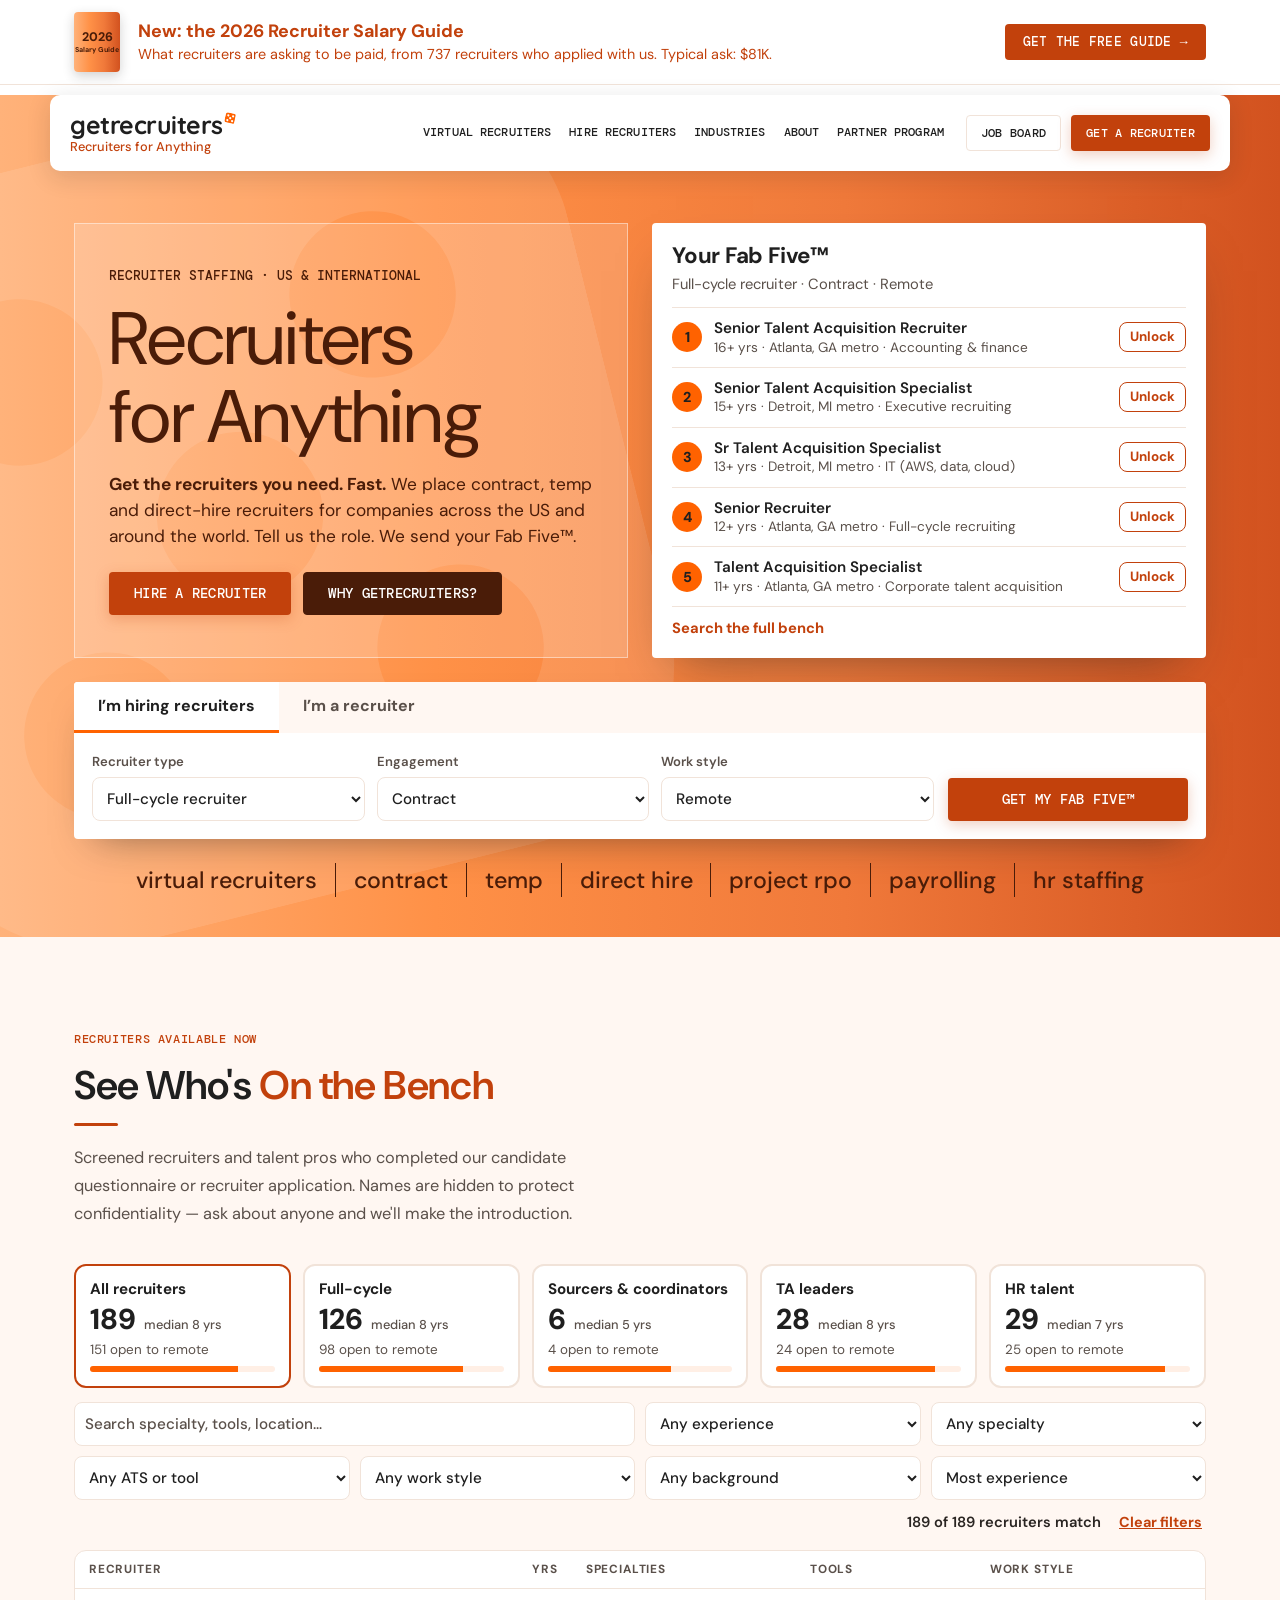
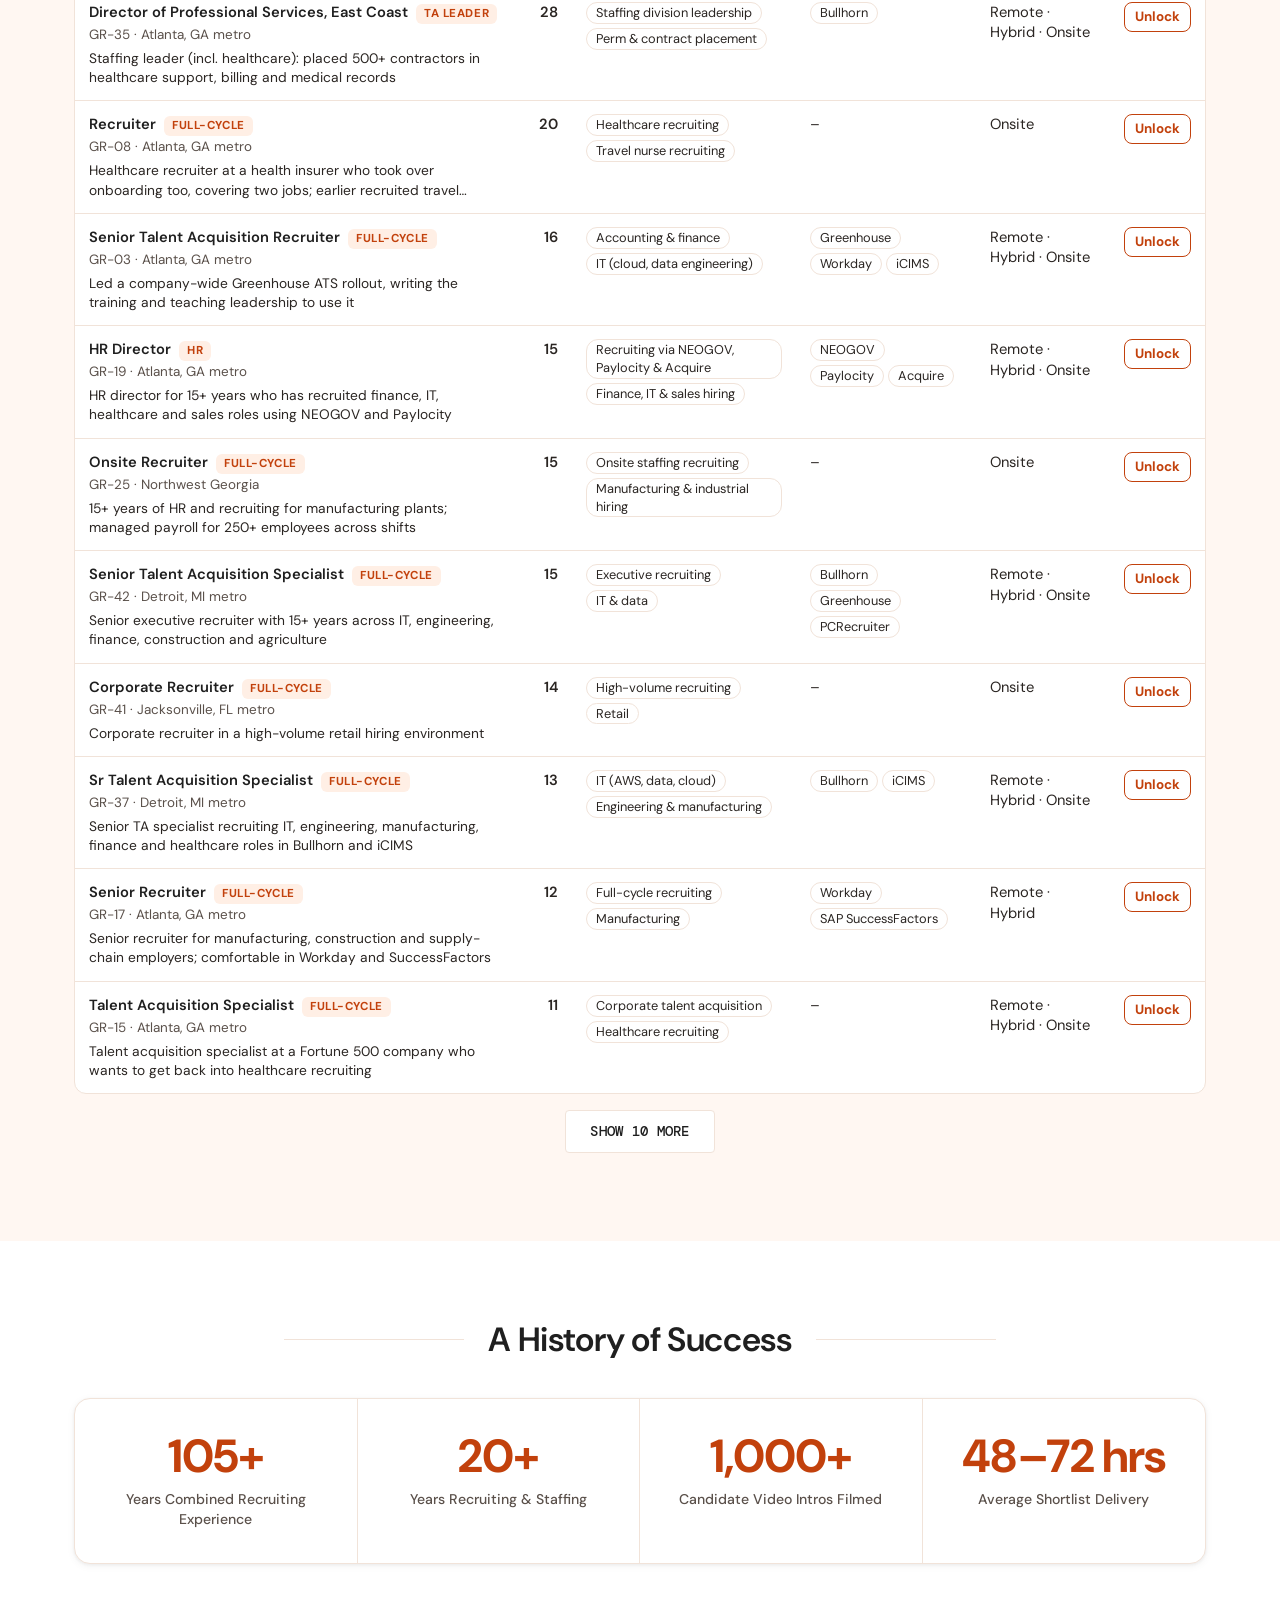
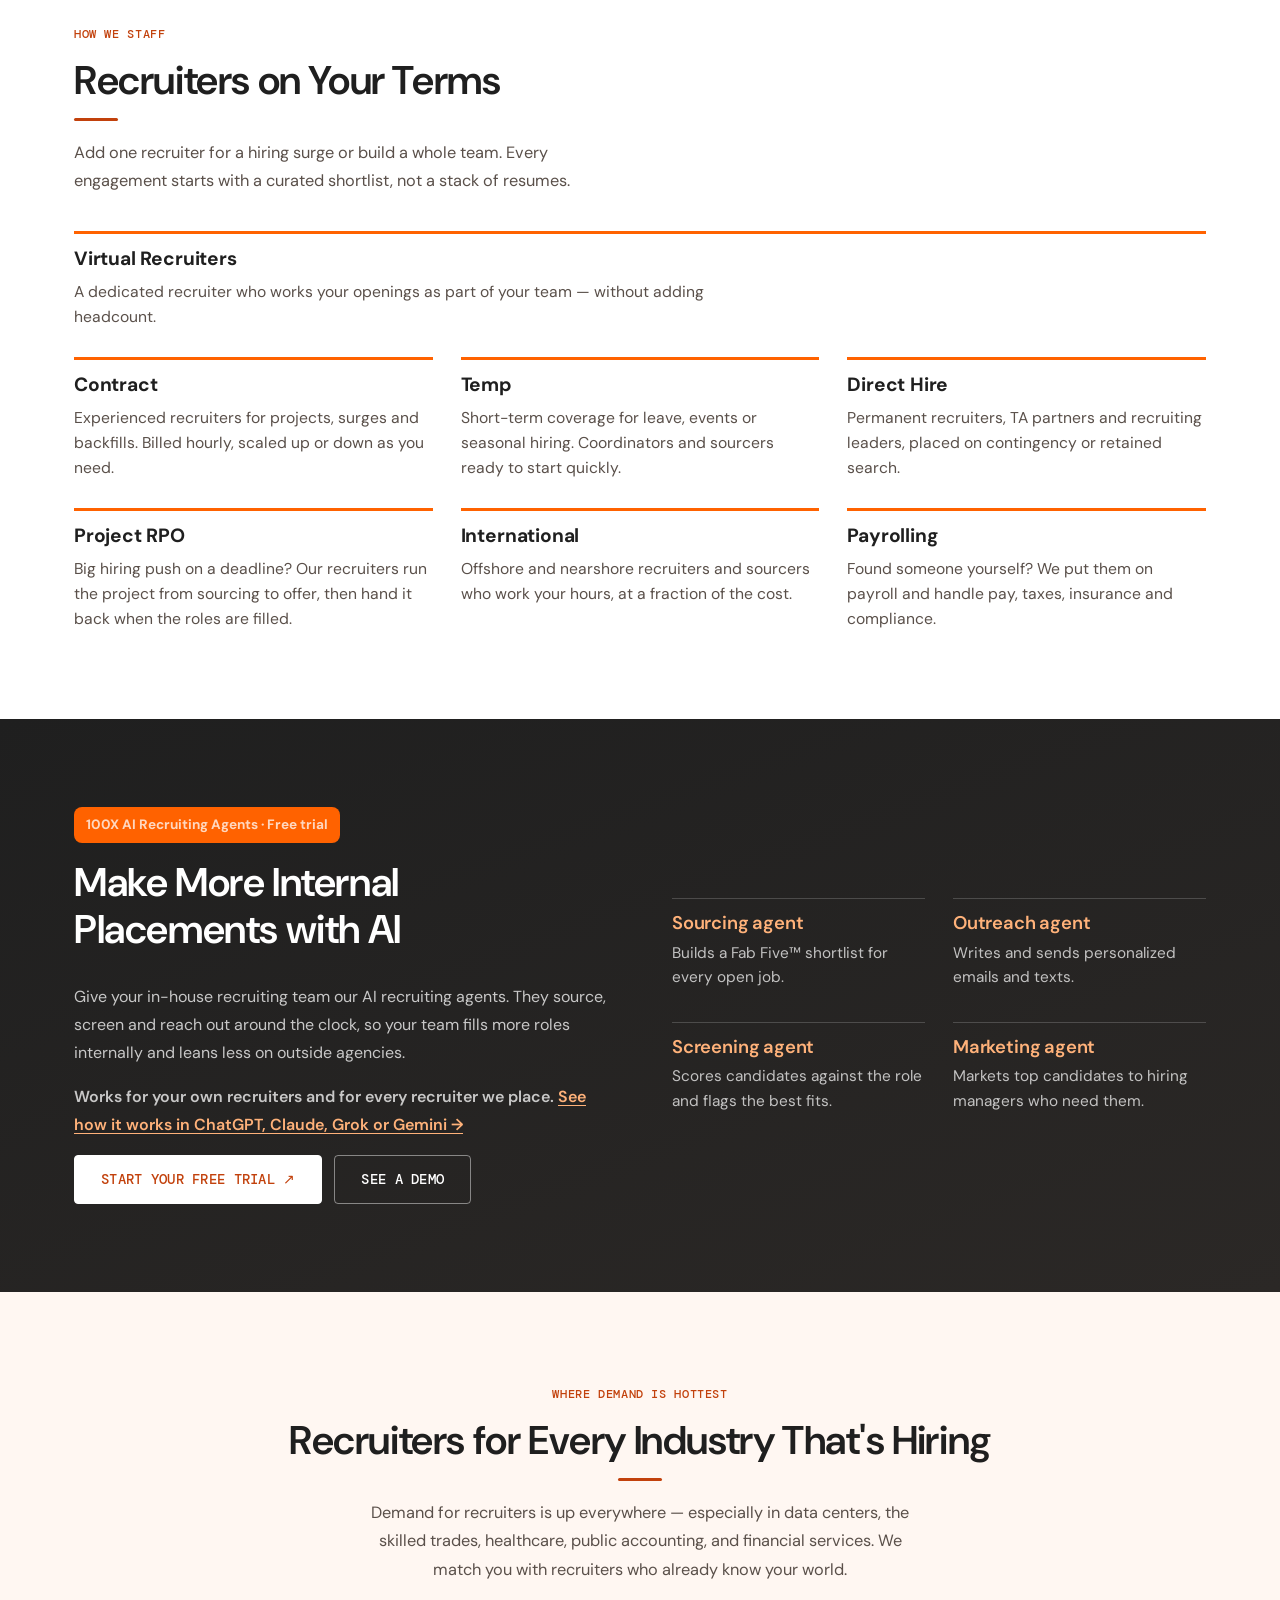
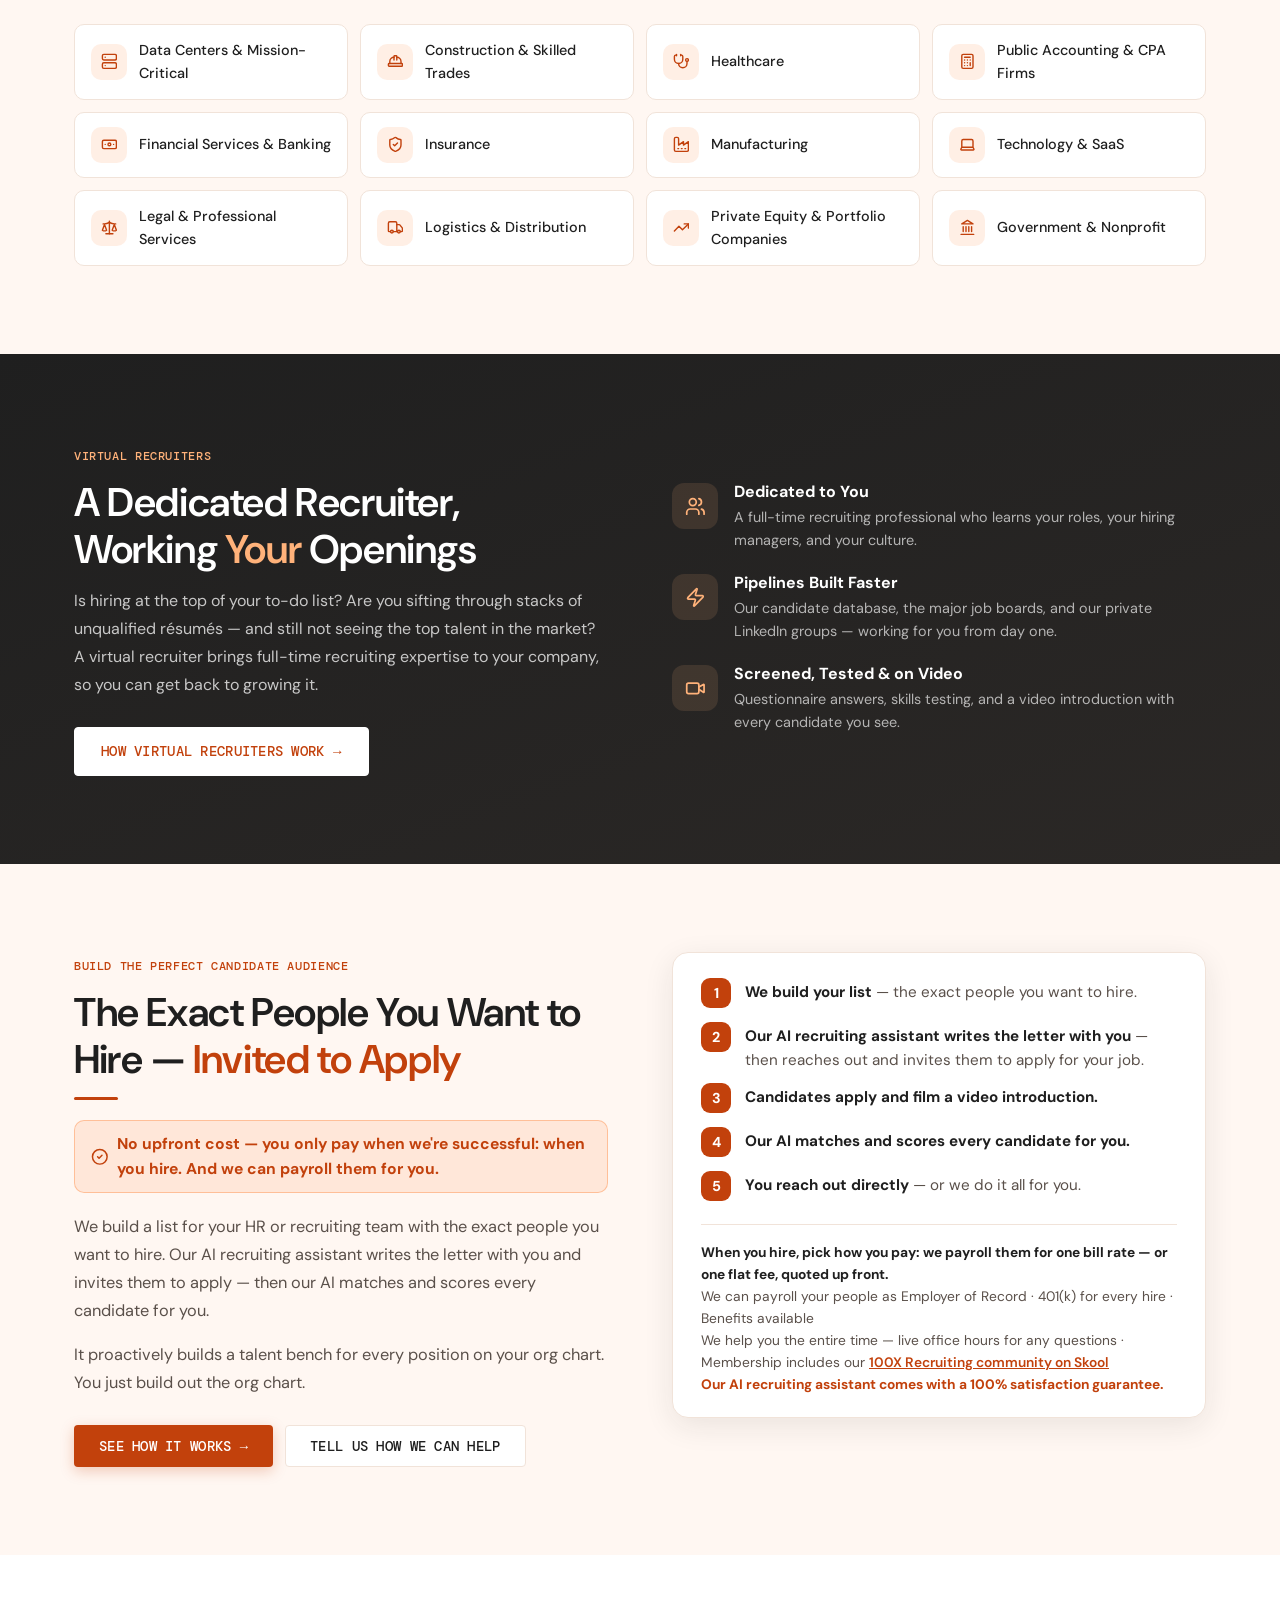
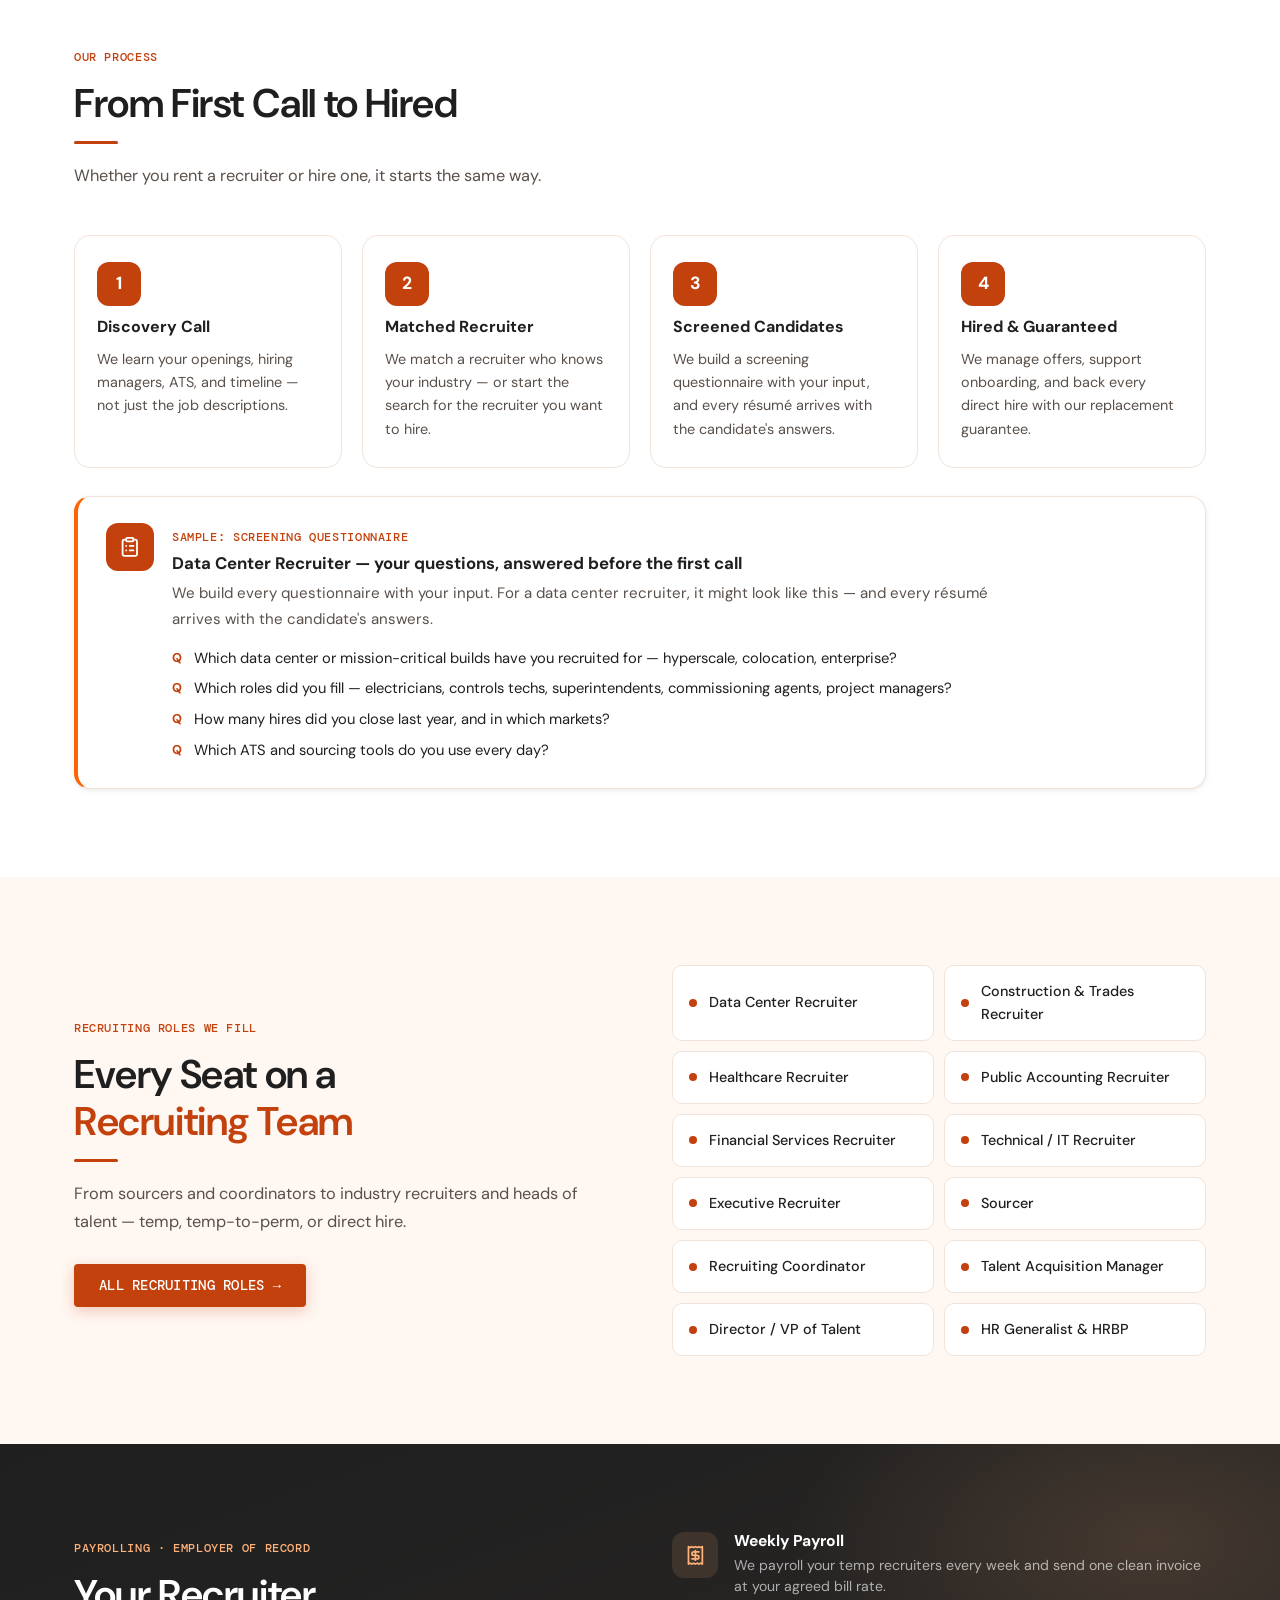
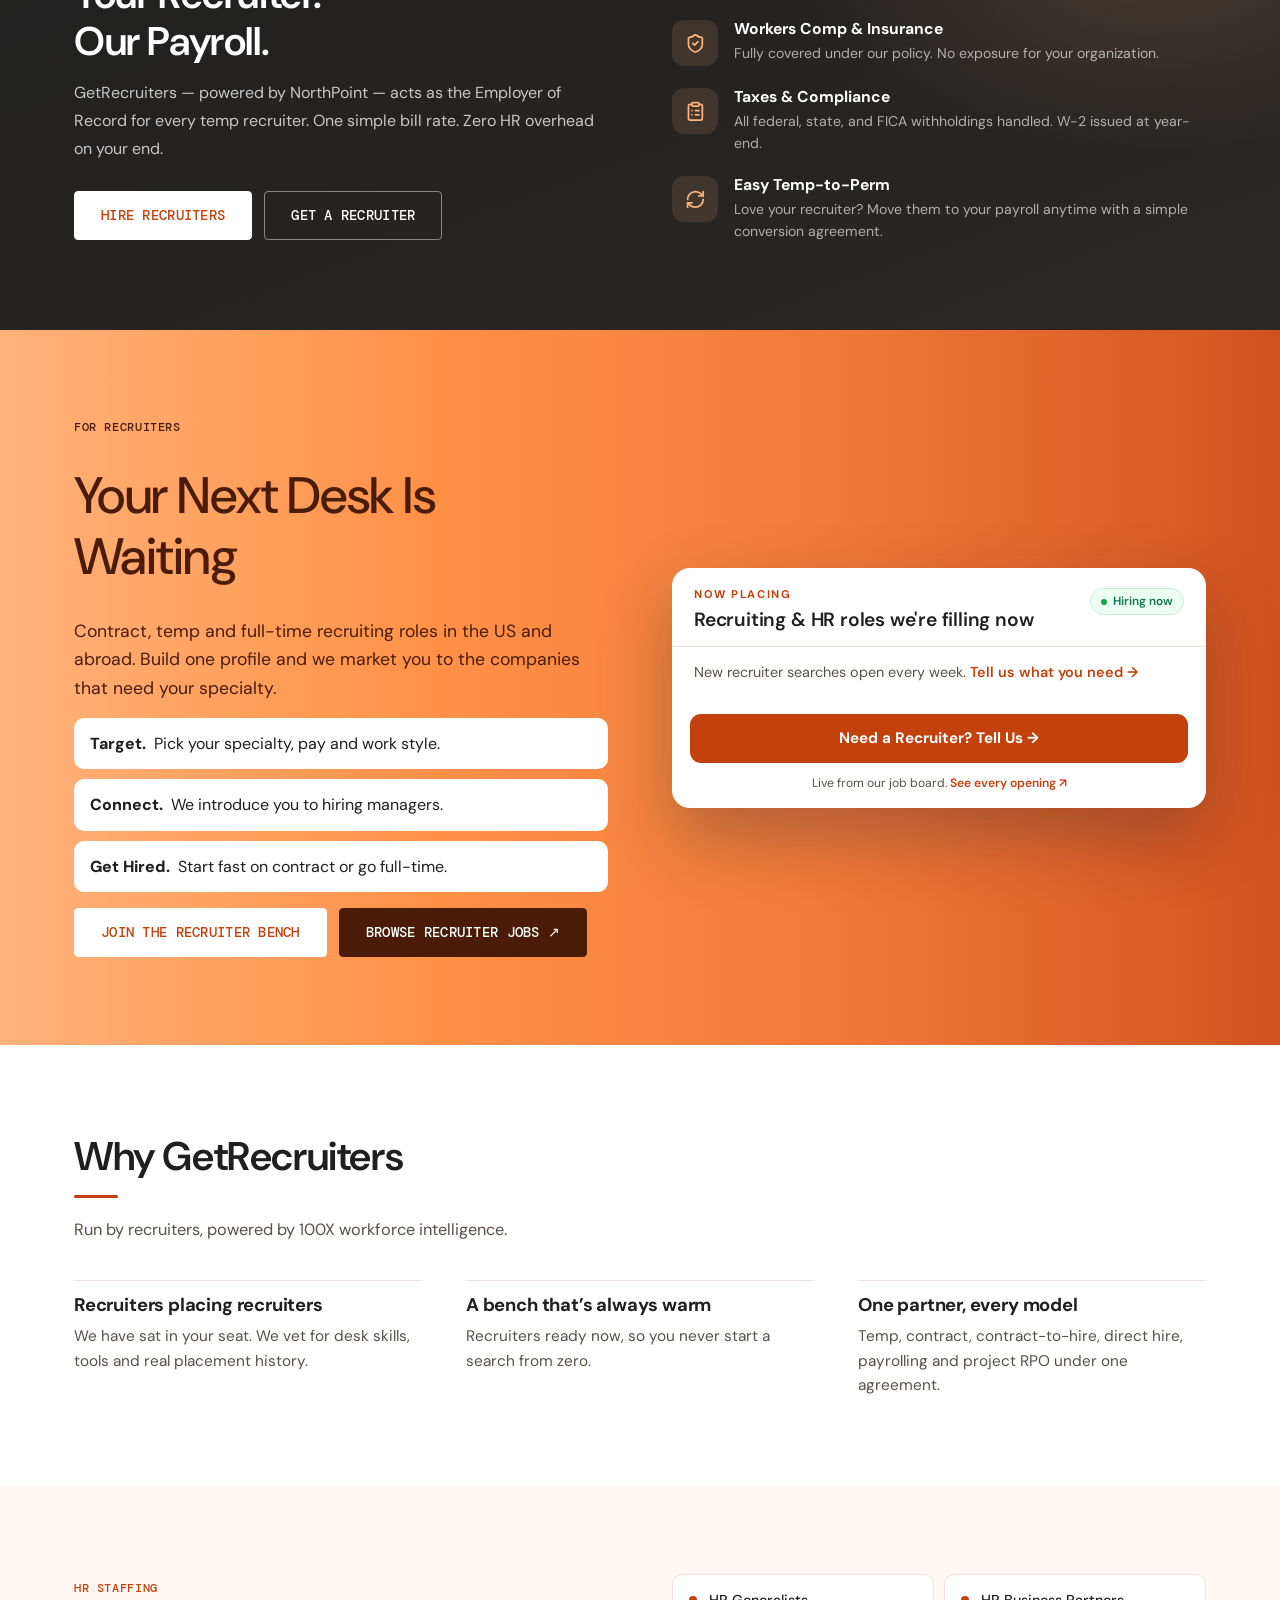
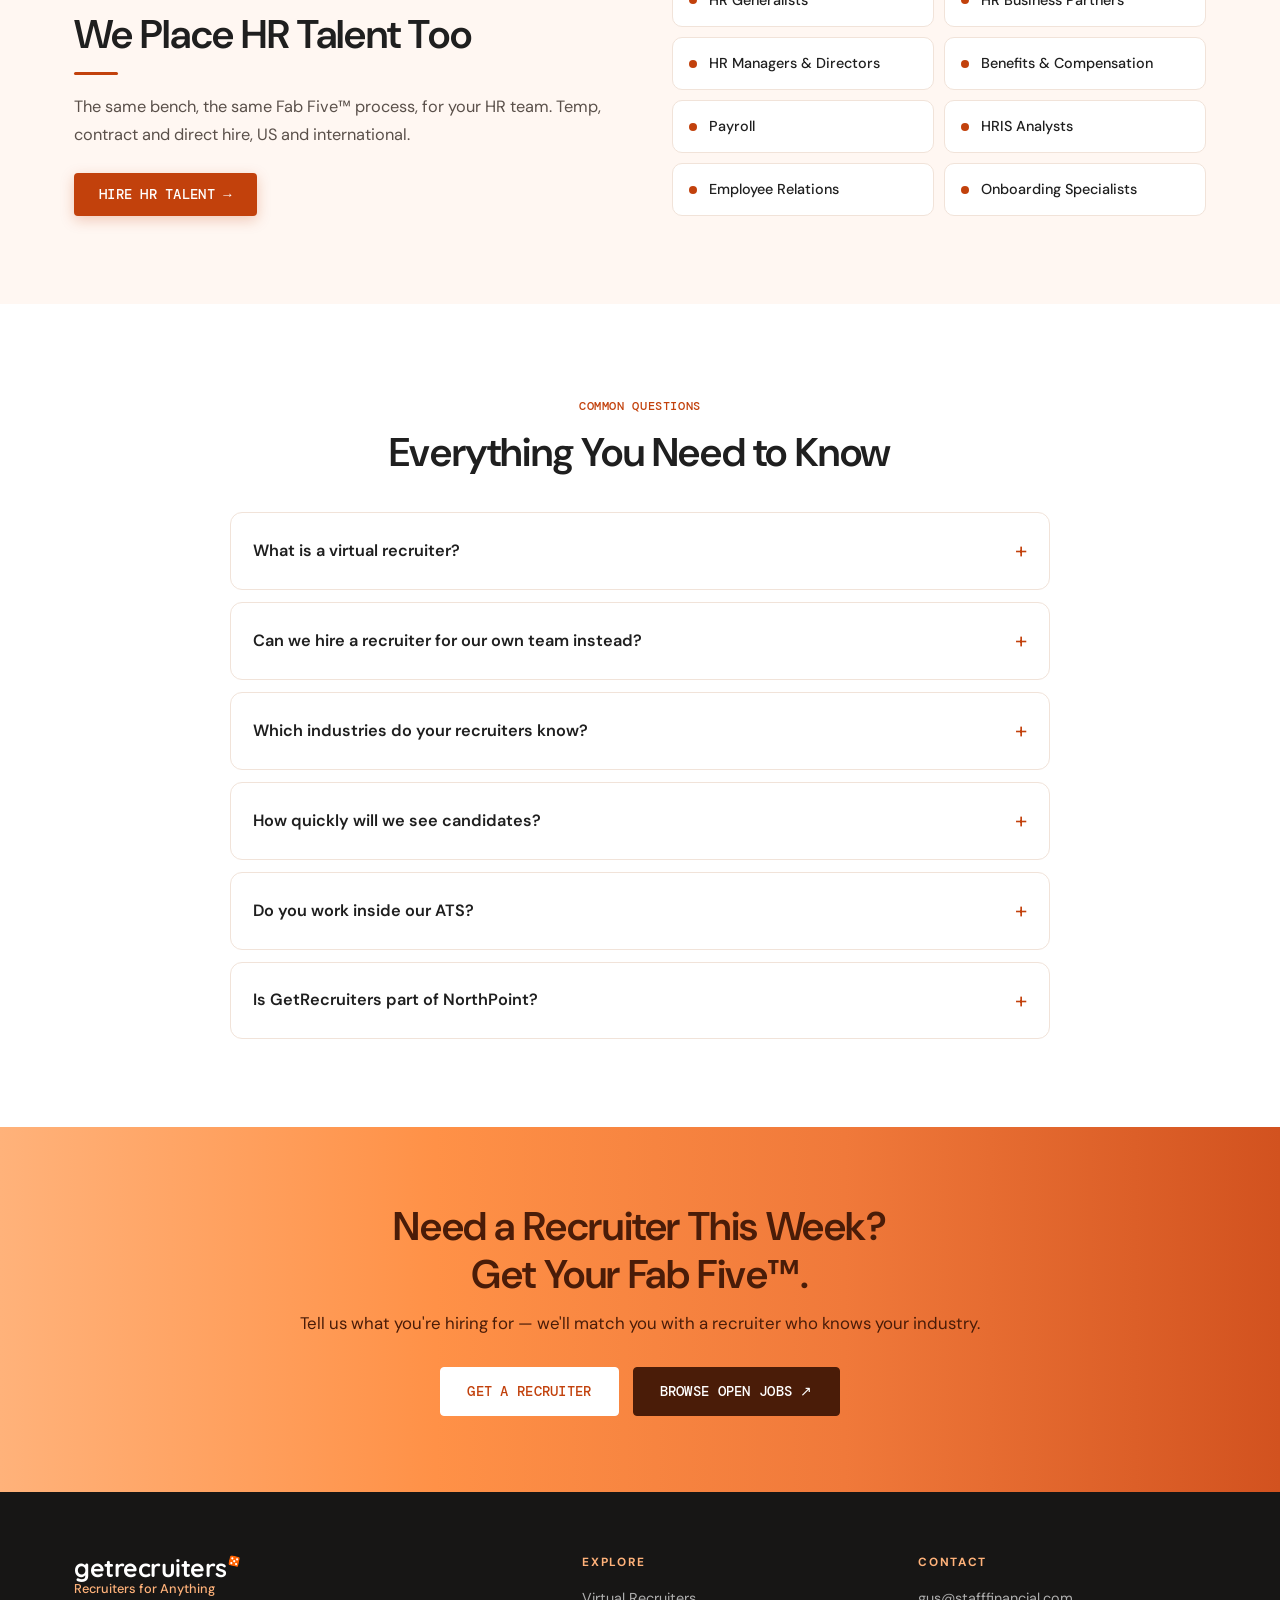
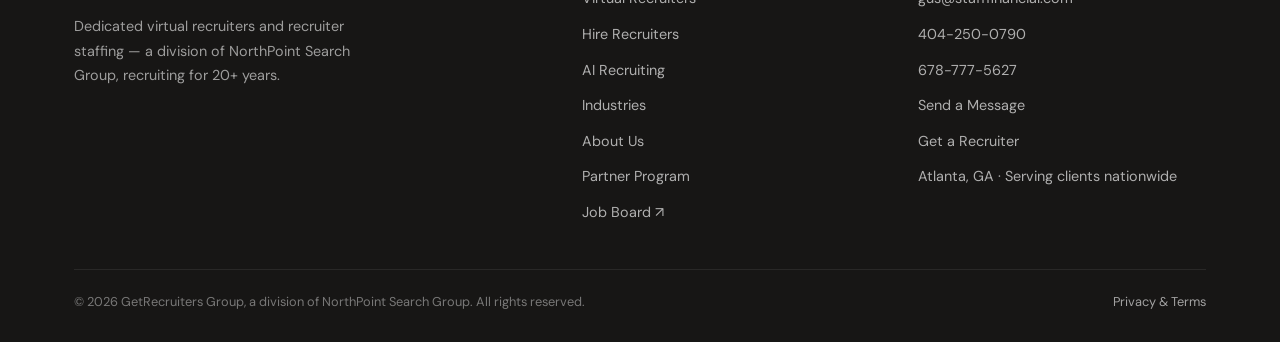
==== commit cc20f494: "Add the AI Recruiting page and link it from the home page and footer Co-Authored-By: Claude Opus 5.5" ====
--- a/index.html
+++ b/index.html
@@ -357,7 +357,7 @@
       <p class="ai-badge">100X AI Recruiting Agents · Free trial</p>
       <h2 class="section-title">Make More Internal Placements with AI</h2>
       <p>Give your in-house recruiting team our AI recruiting agents. They source, screen and reach out around the clock, so your team fills more roles internally and leans less on outside agencies.</p>
-      <p class="ai-note">Works for your own recruiters and for every recruiter we place.</p>
+      <p class="ai-note">Works for your own recruiters and for every recruiter we place. <a href="ai-recruiting.html">See how it works in ChatGPT, Claude, Grok or Gemini →</a></p>
       <div class="ai-actions">
         <a href="https://100xrecruiting.com" target="_blank" rel="noopener" class="btn btn-white btn-lg">Start Your Free Trial ↗</a>
         <a href="contact.html" class="btn btn-outline-white btn-lg">See a Demo</a>
@@ -726,6 +726,7 @@
         <ul>
           <li><a href="virtual-recruiters.html">Virtual Recruiters</a></li>
           <li><a href="hire-recruiters.html">Hire Recruiters</a></li>
+          <li><a href="ai-recruiting.html">AI Recruiting</a></li>
           <li><a href="about.html#industries">Industries</a></li>
           <li><a href="about.html">About Us</a></li>
           <li><a href="partners.html">Partner Program</a></li>
--- a/css/styles.css
+++ b/css/styles.css
@@ -838,3 +838,80 @@
 @media (prefers-reduced-motion: reduce) {
   .bench-track { transition: none; }
 }
+
+/* ── AI recruiting page ───────────────────────── */
+.section-dark .ai-note a { color: var(--brand-light); text-decoration: underline; text-underline-offset: 3px; }
+.ai-word { display: block; font-weight: 600; }
+.ai-fine { font-size: .92rem; color: var(--brown); }
+.ai-link { color: var(--brand-text); text-decoration: underline; text-underline-offset: 3px; }
+#talk { scroll-margin-top: var(--nav-h); }
+
+.ai-chat { display: grid; gap: 14px; align-content: start; min-width: 0; }
+.ai-chat-bar { display: flex; flex-wrap: wrap; align-items: center; justify-content: space-between; gap: 8px; }
+.ai-apps { display: flex; flex-wrap: wrap; gap: 4px; }
+.ai-apps button { padding: 6px 10px; border: 0; border-radius: 4px; background: var(--off-white); color: var(--text-muted); font: 600 .9rem/1.2 var(--font-head); cursor: pointer; }
+.ai-apps button[aria-pressed="true"] { background: var(--brand-text); color: var(--white); }
+.ai-connected { font: 500 .74rem/1.2 var(--font-mono); color: var(--brand-text); }
+.ai-ask { justify-self: end; max-width: 88%; padding: 10px 14px; border-radius: 14px 14px 4px 14px; background: var(--light); color: var(--ink); font-size: .98rem; line-height: 1.4; }
+.ai-who { margin-bottom: 6px; font: 500 .78rem/1.2 var(--font-mono); color: var(--brand-text); }
+.ai-run { display: grid; gap: 4px; list-style: none; }
+.ai-run li { display: flex; flex-wrap: wrap; align-items: baseline; gap: 2px 8px; font-size: .96rem; color: var(--text); }
+.ai-run li::before { content: '✓'; font-weight: 700; color: var(--brand-text); }
+.ai-run em { margin-left: auto; font: 500 .74rem/1.3 var(--font-mono); color: var(--text-muted); }
+.ai-shortlist { display: flex; flex-wrap: wrap; justify-content: space-between; gap: 2px 10px; padding-bottom: 8px; font-size: .96rem; color: var(--ink); }
+.ai-shortlist span { font: 500 .74rem/1.9 var(--font-mono); color: var(--text-muted); }
+.ai-score { font: 500 .95rem/1 var(--font-mono); color: var(--brand-text); font-variant-numeric: tabular-nums; }
+.ai-sample { font-size: .82rem; color: var(--text-muted); }
+
+.ai-steps { display: grid; grid-template-columns: repeat(3, minmax(0, 1fr)); gap: clamp(20px, 3vw, 32px); margin-top: 36px; list-style: none; }
+.ai-step { display: grid; grid-row: span 4; grid-template-rows: subgrid; gap: 8px; min-width: 0; }
+.ai-step .section-kicker { margin-bottom: 0; }
+.ai-step h3 { font-size: 1.15rem; font-weight: 700; }
+.ai-step > p { font-size: .96rem; color: var(--text-muted); }
+.ai-mock { margin-top: 8px; padding: 14px; background: var(--white); border: 1px solid var(--border); border-radius: var(--radius); box-shadow: var(--shadow-sm); }
+.ai-mock-label { display: flex; justify-content: space-between; gap: 8px; margin-bottom: 8px; font: 500 .74rem/1.3 var(--font-mono); color: var(--text-muted); }
+.ai-add { list-style: none; }
+.ai-add li { padding: 7px 10px; border-radius: 4px; font-size: .95rem; color: var(--text-muted); }
+.ai-add li:first-child { background: var(--light); color: var(--ink); font-weight: 600; }
+.ai-match { display: grid; grid-template-columns: minmax(0, 1fr) auto; gap: 3px 10px; padding-block: 6px; font-size: .95rem; font-weight: 600; color: var(--ink); }
+.ai-meter { grid-column: 1 / -1; height: 5px; border-radius: 3px; background: var(--light); overflow: hidden; }
+.ai-meter i { display: block; width: var(--s); height: 100%; background: var(--brand); }
+.ai-invite { display: flex; align-items: center; justify-content: space-between; gap: 10px; padding-block: 8px; font-size: .95rem; color: var(--ink); }
+.ai-invite + .ai-invite { border-top: 1px solid var(--border); }
+.ai-pill { padding: 4px 7px; border-radius: 4px; font: 500 .72rem/1.2 var(--font-mono); white-space: nowrap; }
+.ai-pill-go { background: var(--light); color: var(--brand-deep); }
+.ai-pill-hold { border: 1px dashed var(--gray-mark); color: var(--text-muted); }
+
+.ai-bench { display: grid; grid-template-columns: minmax(0, 1.25fr) minmax(0, 1fr); gap: 18px; margin-top: 36px; }
+.ai-tile { display: grid; gap: 8px; align-content: start; min-width: 0; padding: clamp(18px, 2.4vw, 26px); border: 1px solid rgba(255,255,255,.14); border-radius: var(--radius-lg); background: rgba(255,255,255,.05); }
+.ai-tile-org { grid-row: span 2; gap: 22px; align-content: space-between; }
+.ai-tile h3 { font-size: 1.15rem; font-weight: 700; margin-bottom: 4px; }
+.ai-tile p { color: rgba(255,255,255,.75); }
+.ai-tile a { color: var(--brand-light); font-weight: 600; text-decoration: underline; text-underline-offset: 3px; }
+.section-dark .ai-q { color: var(--white); font-weight: 600; }
+.ai-tile .ai-tile-note { font-size: .84rem; color: rgba(255,255,255,.6); }
+.ai-tile .ai-figure { font: 700 clamp(2.4rem, 5vw, 3.4rem)/1 var(--font-head); color: var(--brand-light); }
+
+.ai-tree, .ai-tree ul { display: flex; justify-content: center; list-style: none; }
+.ai-tree ul { position: relative; padding-top: 18px; }
+.ai-tree li { position: relative; display: flex; flex-direction: column; align-items: center; min-width: 0; padding: 18px 5px 0; }
+.ai-tree > li { padding-top: 0; }
+.ai-tree li::before, .ai-tree li::after { content: ''; position: absolute; top: 0; width: 50%; height: 18px; border-top: 1px solid rgba(255,255,255,.3); }
+.ai-tree li::before { left: 0; }
+.ai-tree li::after { left: 50%; border-left: 1px solid rgba(255,255,255,.3); }
+.ai-tree li:first-child::before, .ai-tree li:last-child::after { border: 0; }
+.ai-tree li:last-child::before { border-right: 1px solid rgba(255,255,255,.3); }
+.ai-tree ul::before { content: ''; position: absolute; top: 0; left: 50%; height: 18px; border-left: 1px solid rgba(255,255,255,.3); }
+.ai-tree > li::before, .ai-tree > li::after, .ai-tree li:only-child::before, .ai-tree li:only-child::after { display: none; }
+.ai-tree li:only-child { padding-top: 0; }
+.ai-seat { display: grid; gap: 3px; width: min(100%, 11.5rem); padding: 9px 12px; border: 1px solid rgba(255,255,255,.3); border-radius: var(--radius); background: var(--dark); text-align: center; }
+.ai-seat b { font-size: .98rem; line-height: 1.2; color: var(--white); }
+.ai-seat span { font: 500 .72rem/1.25 var(--font-mono); color: rgba(255,255,255,.66); }
+.ai-seat-open { border-color: var(--brand-light); }
+.ai-seat-open span { color: var(--brand-light); }
+.ai-seat-later { border-style: dashed; }
+
+@media (max-width: 860px) {
+  .ai-steps, .ai-bench { grid-template-columns: minmax(0, 1fr); }
+  .ai-tile-org { grid-row: auto; }
+}
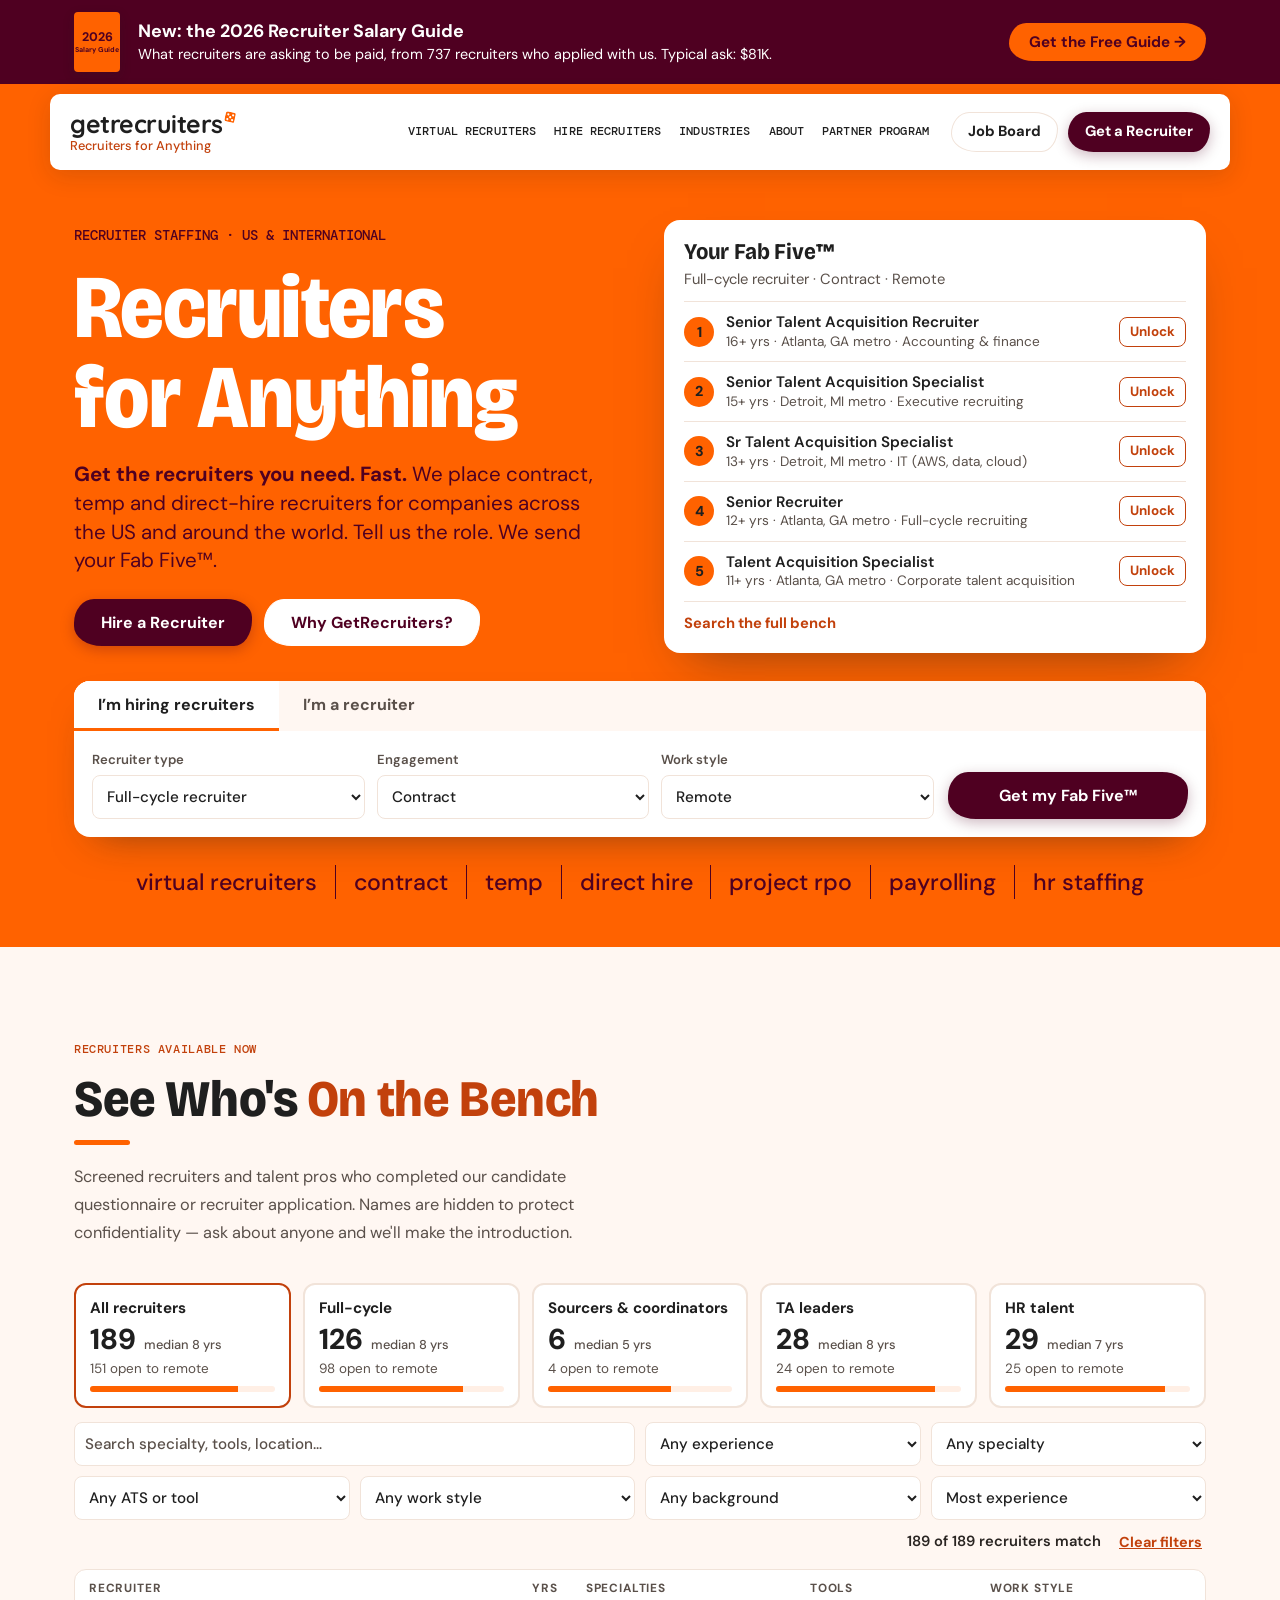
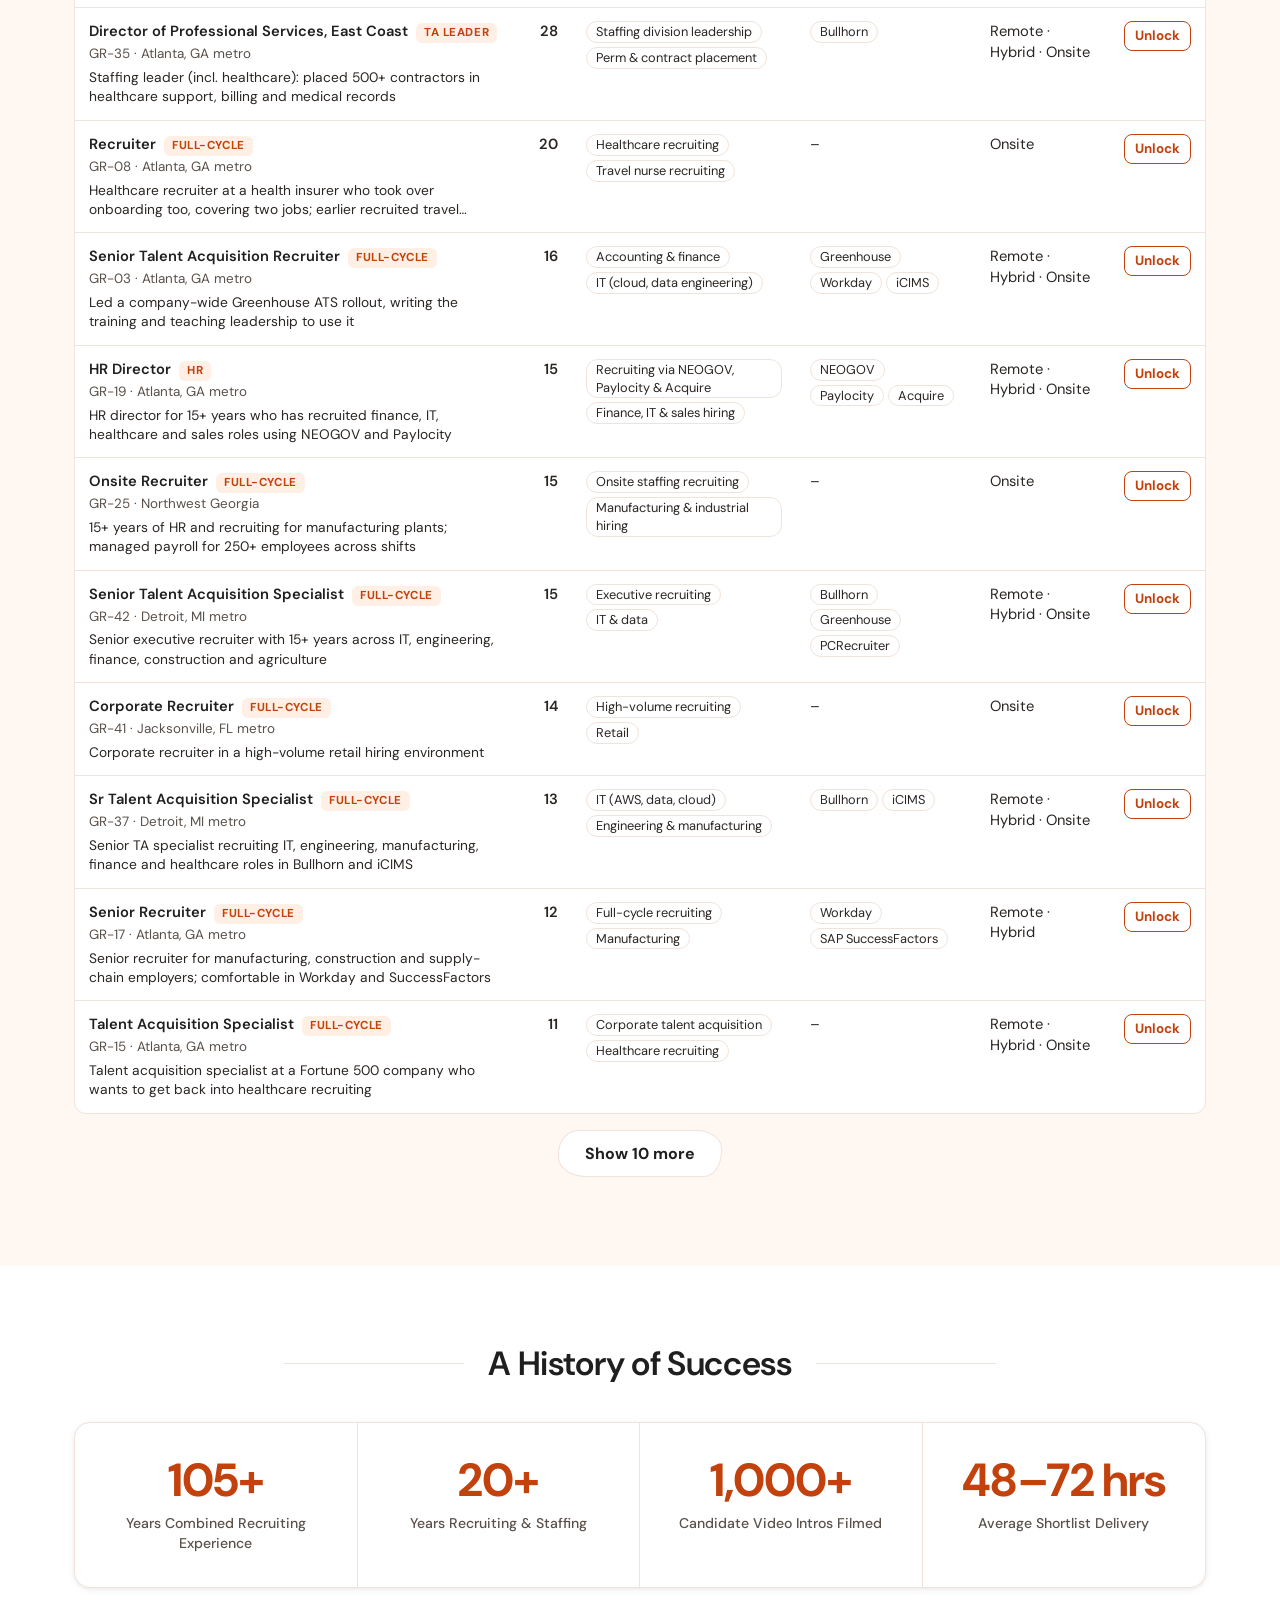
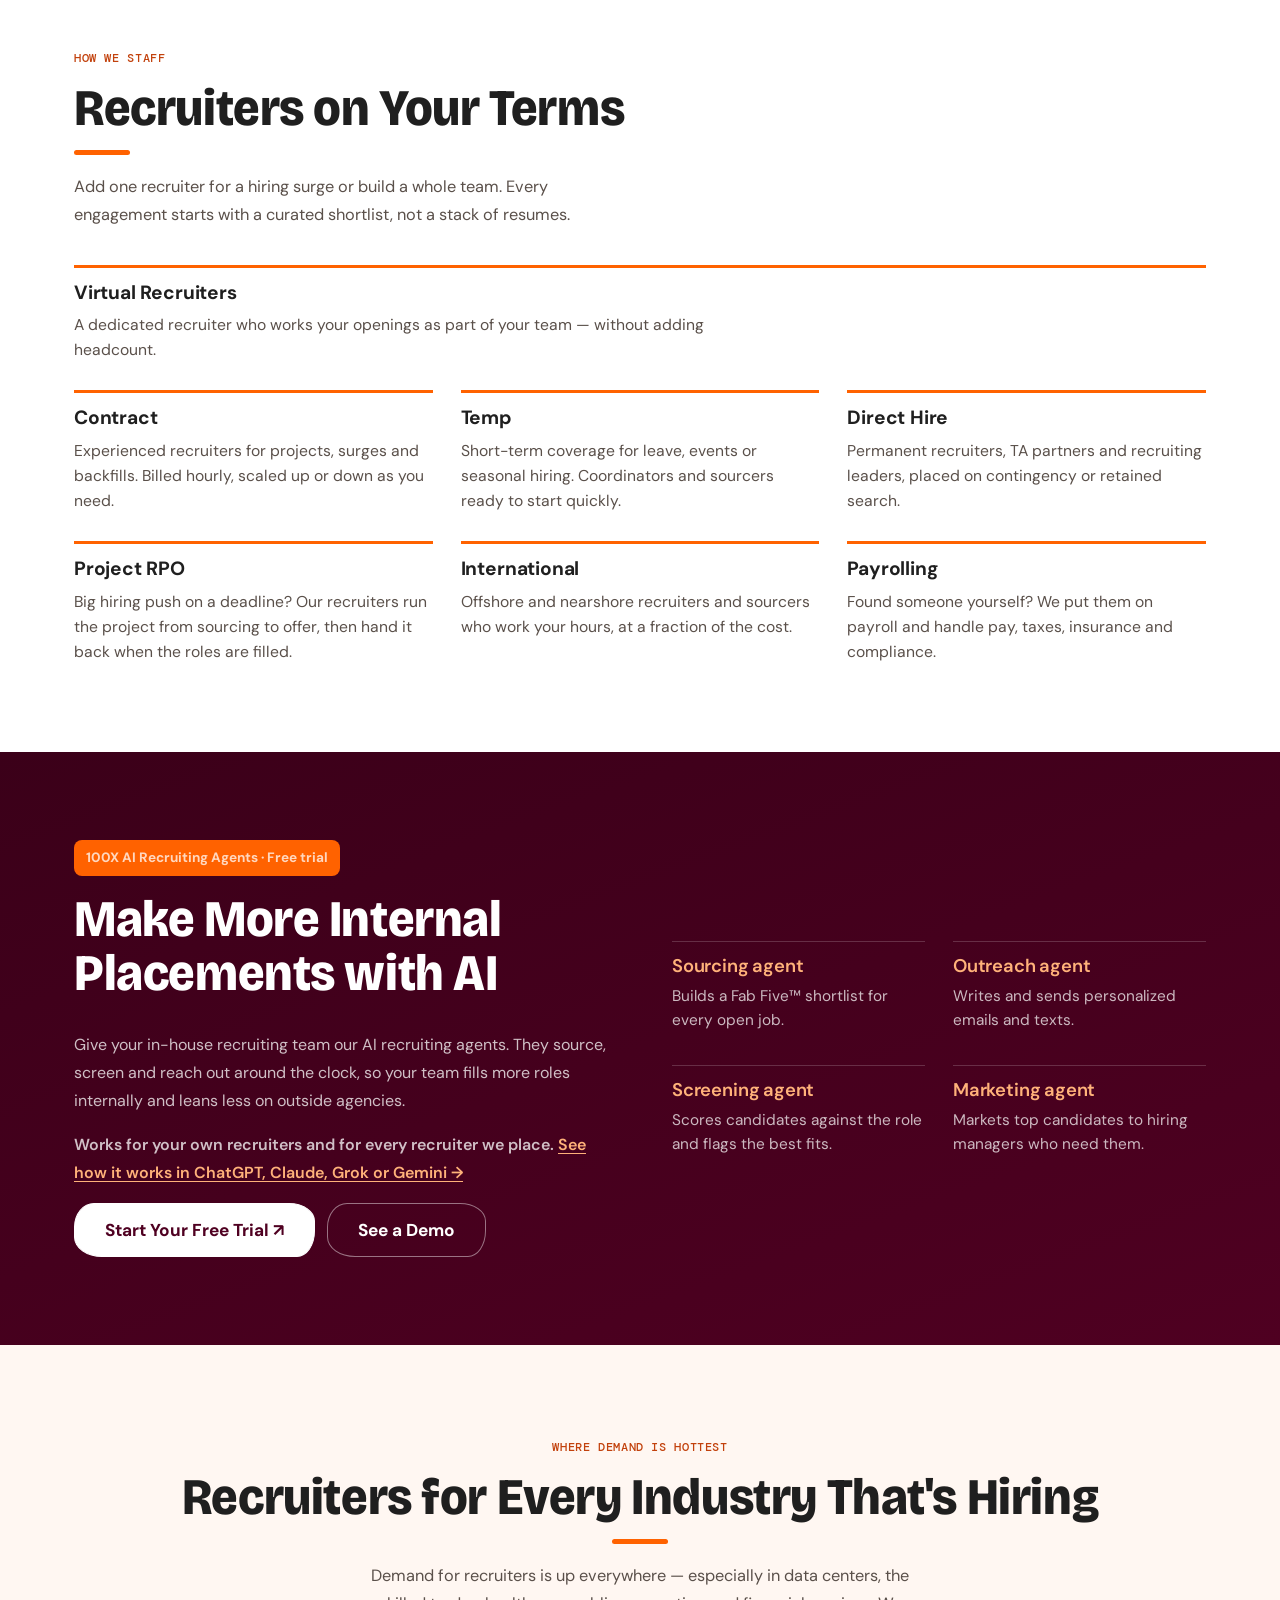
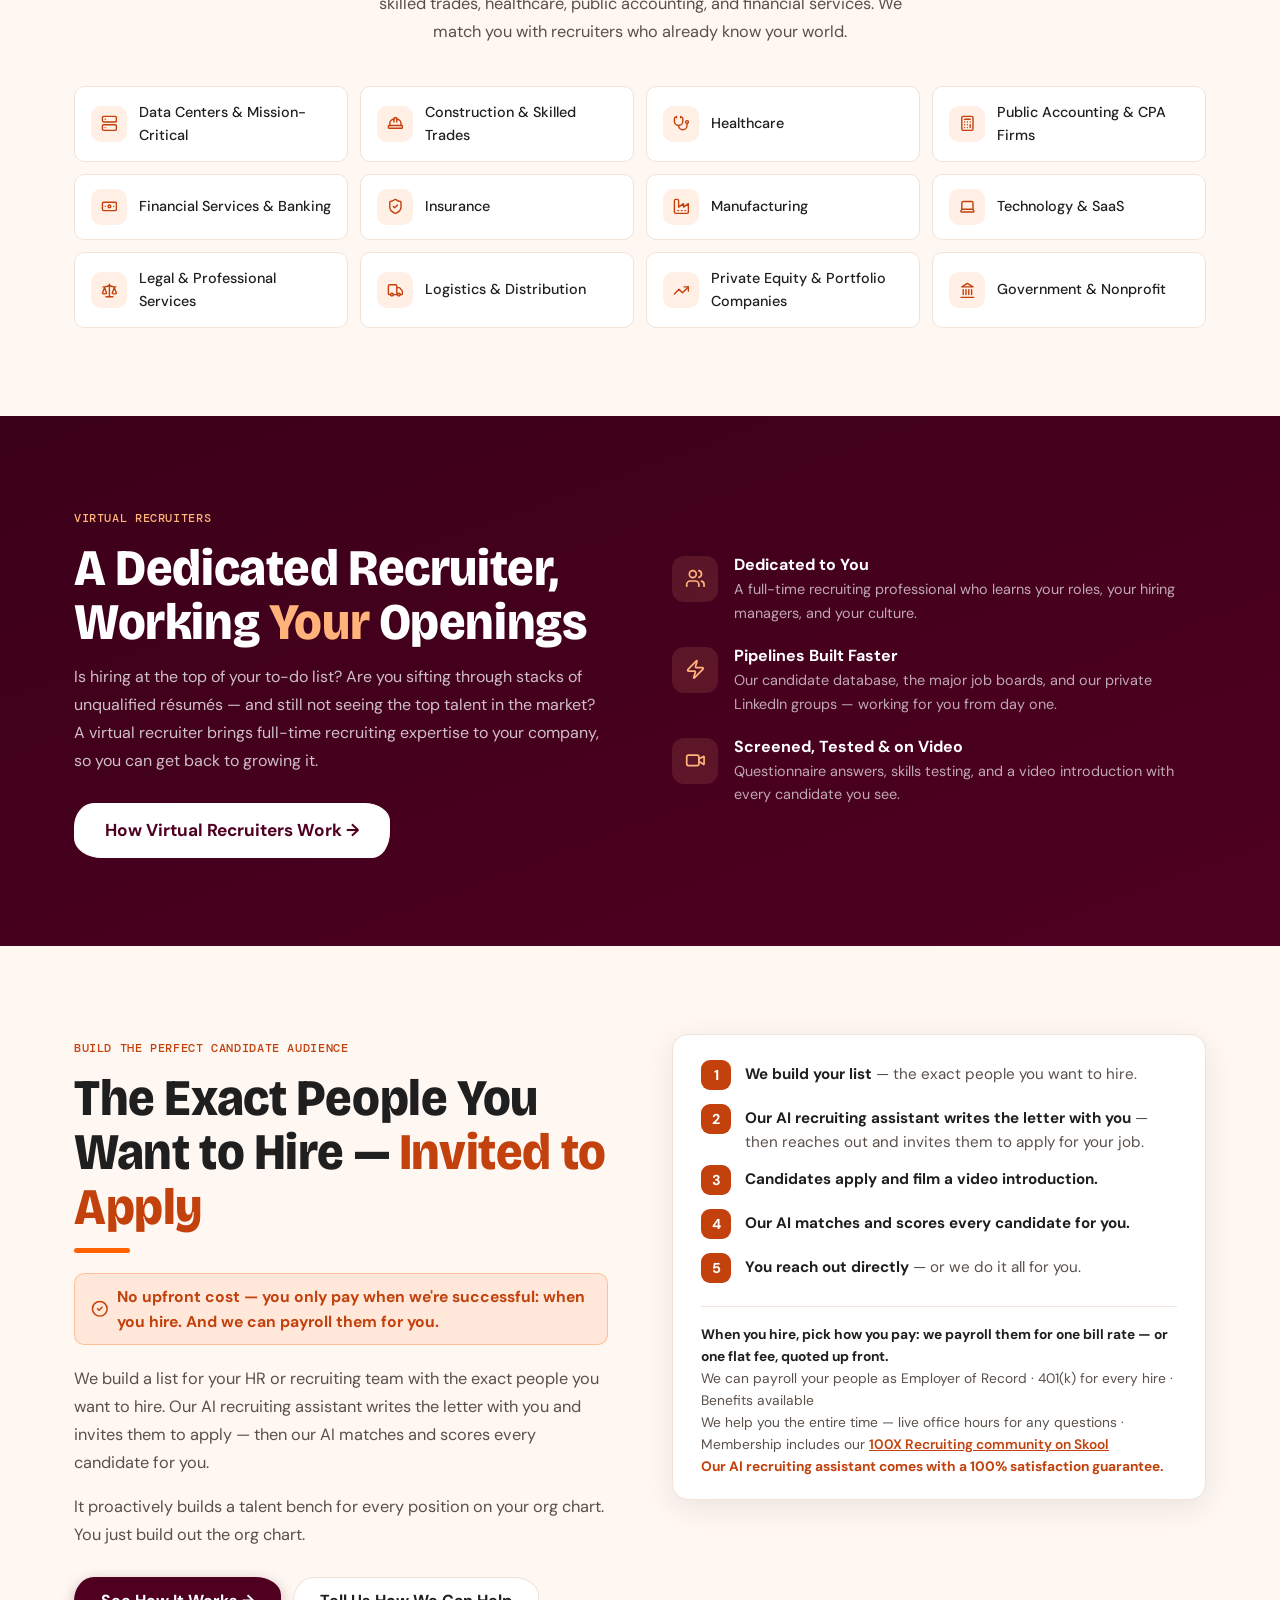
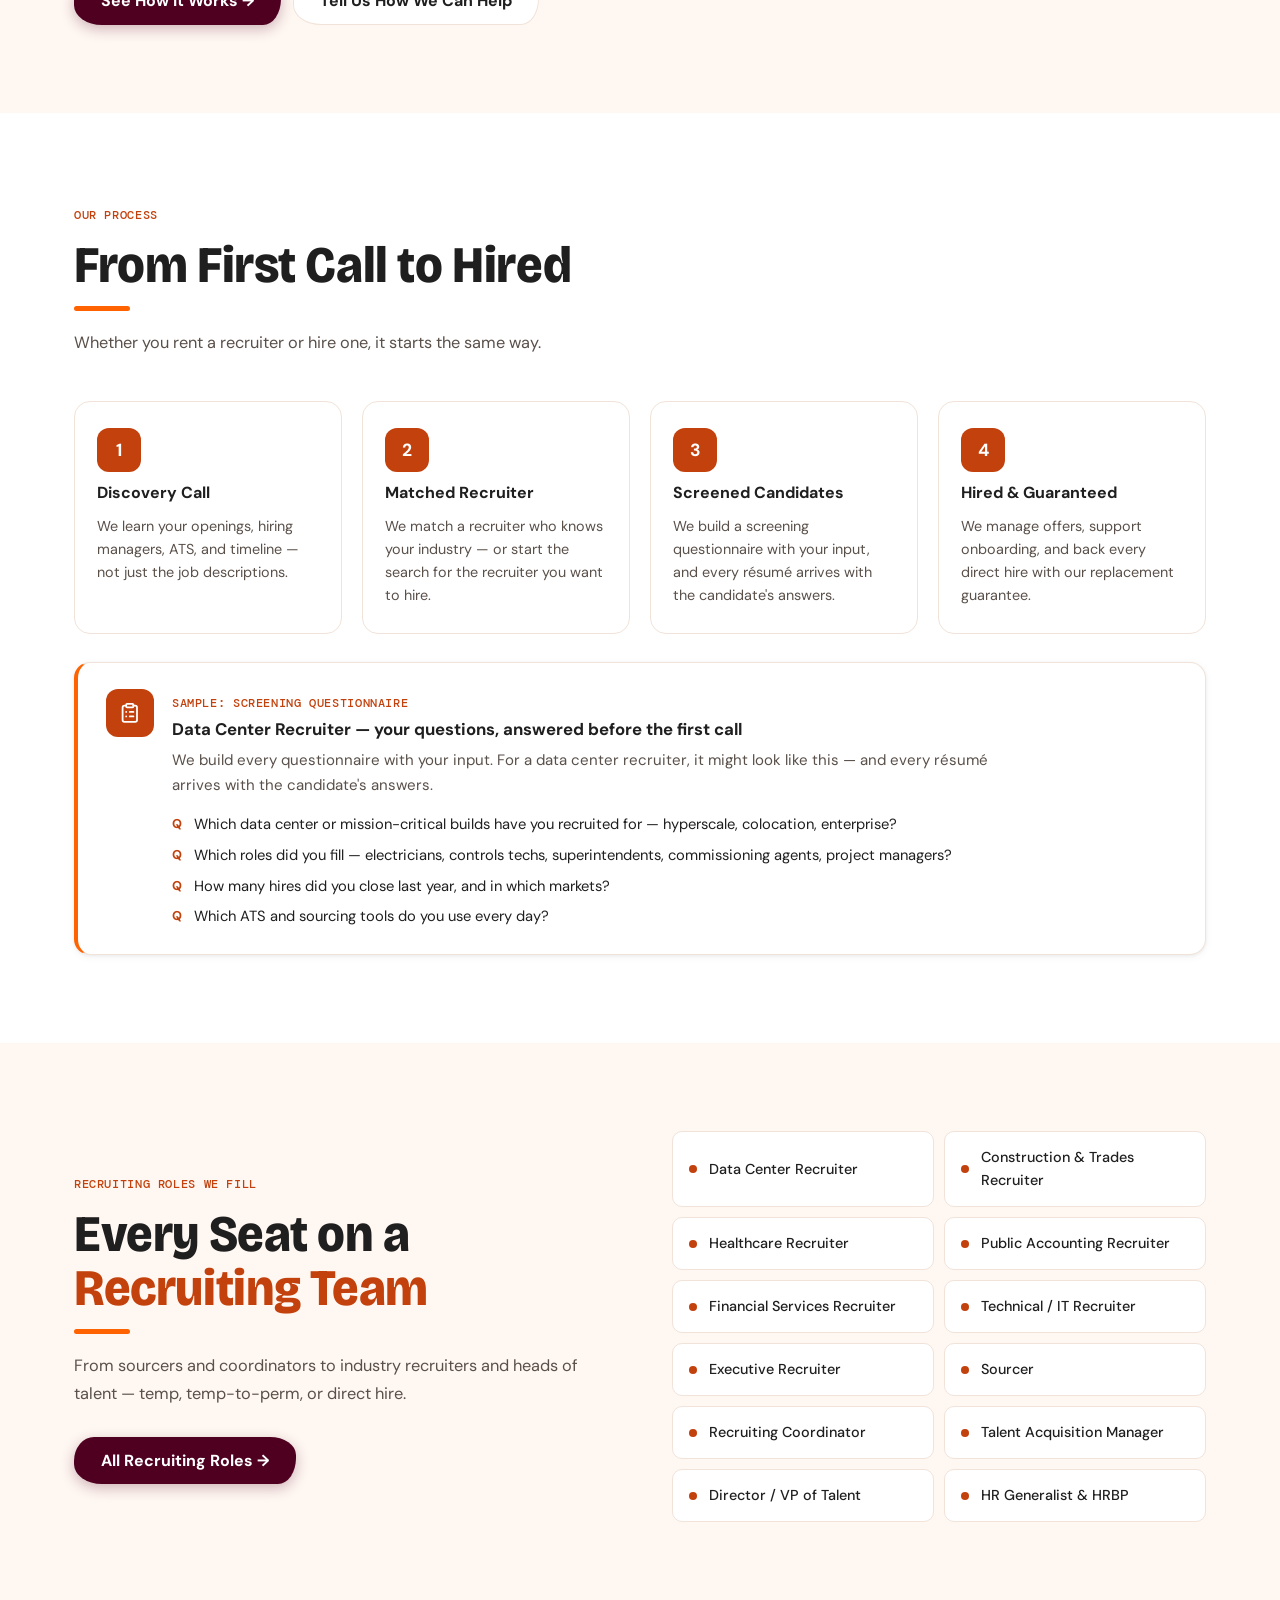
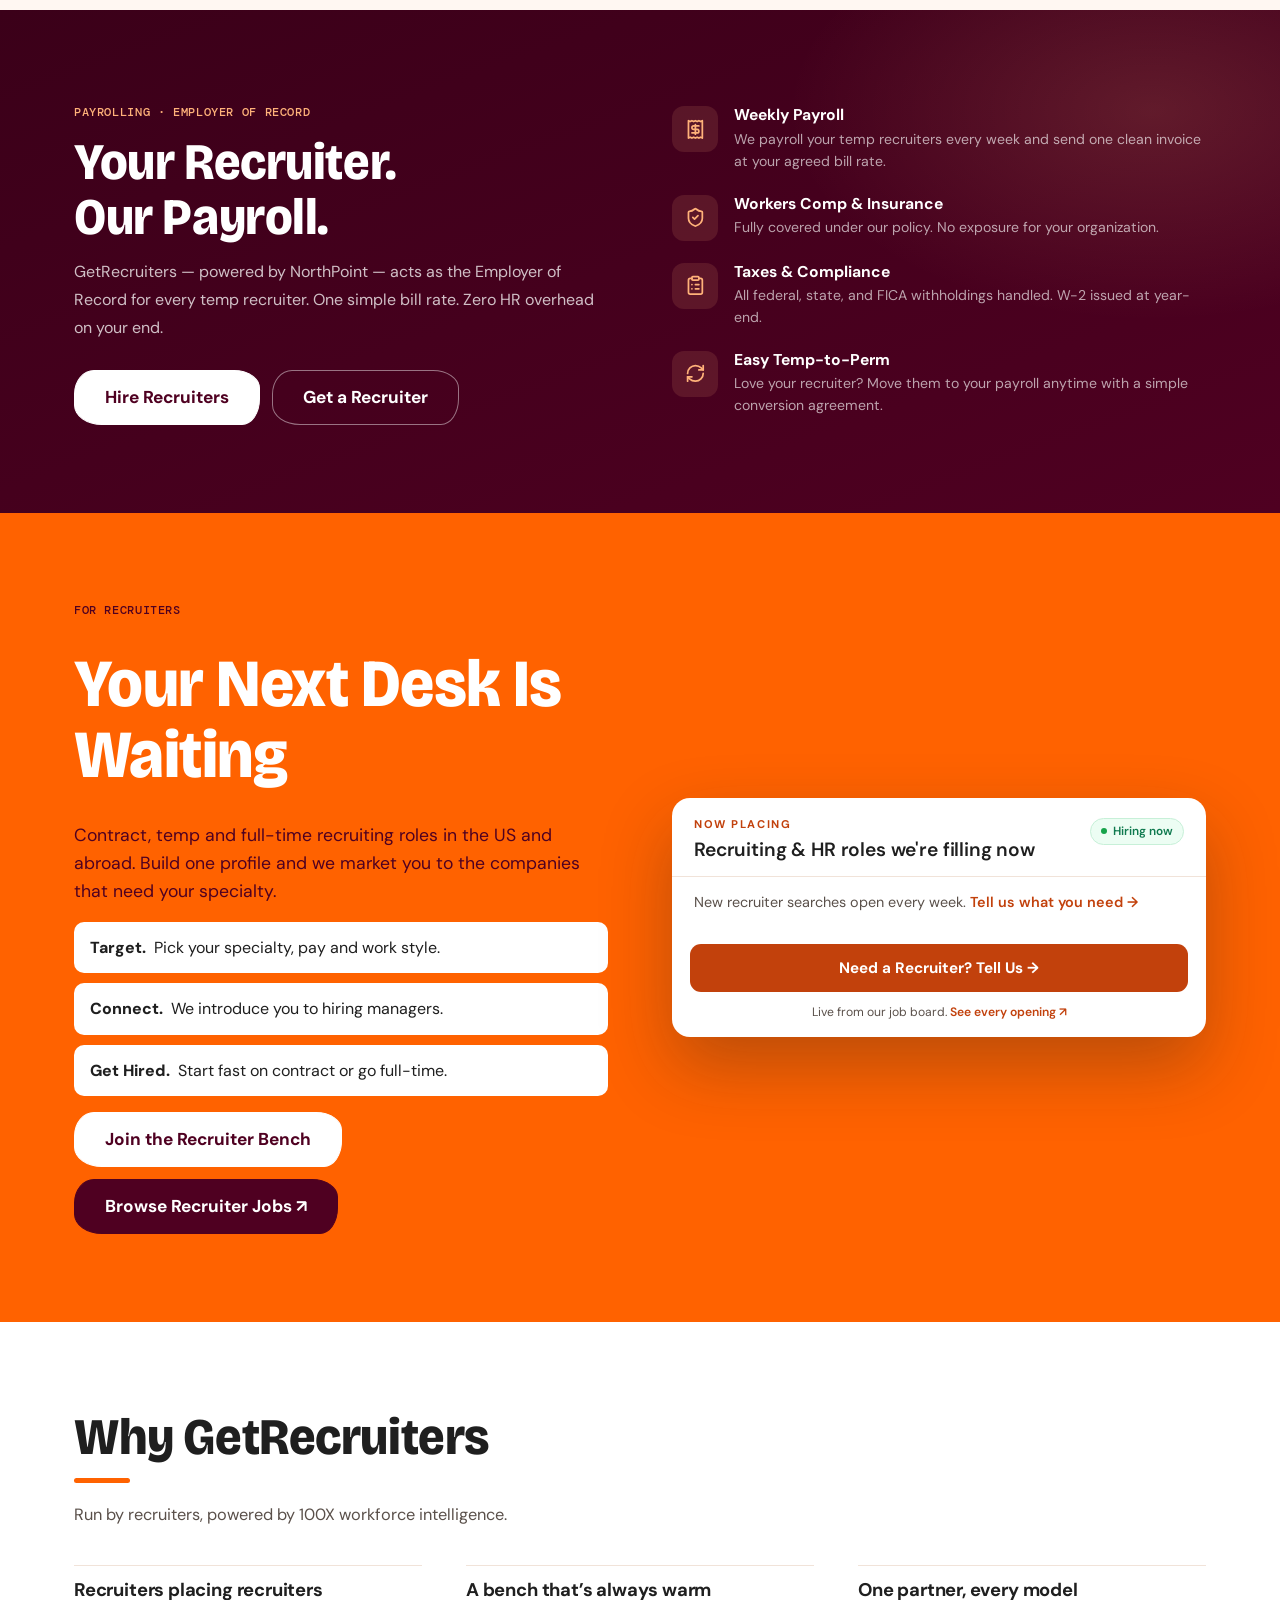
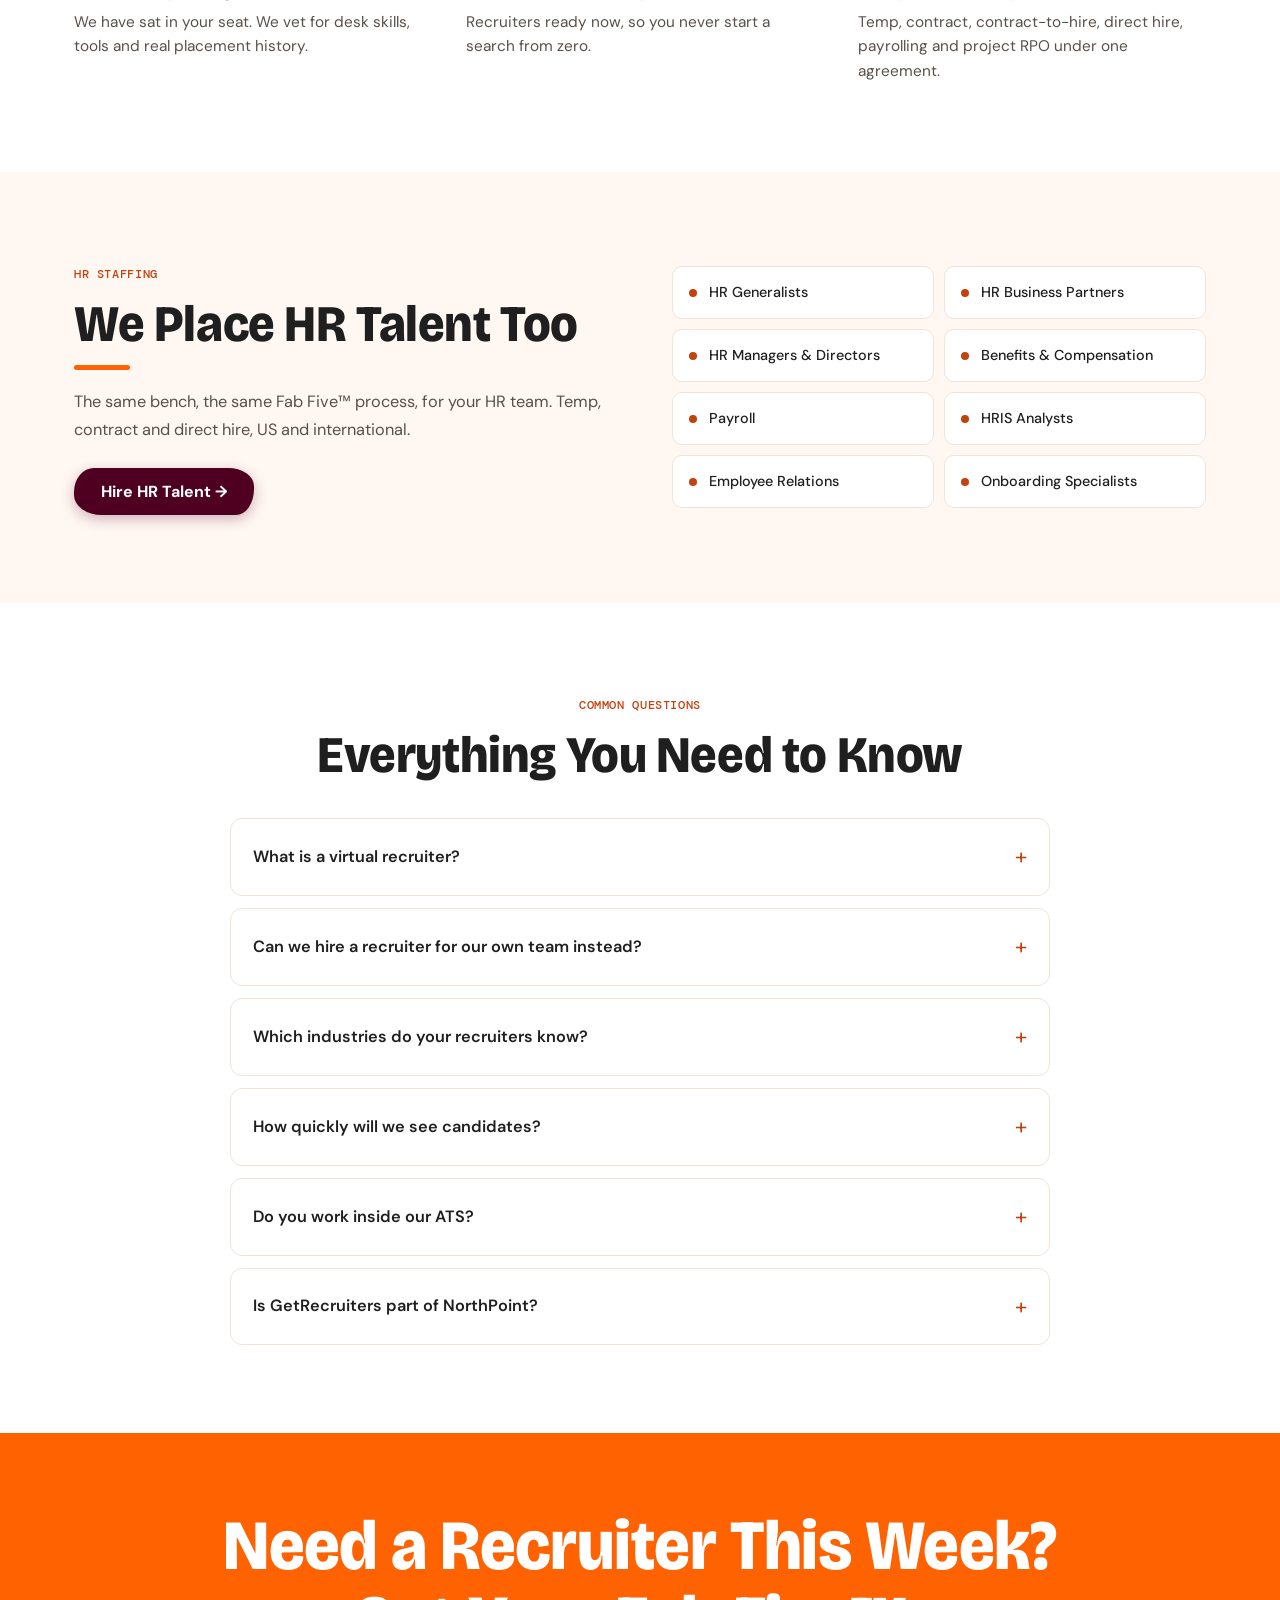
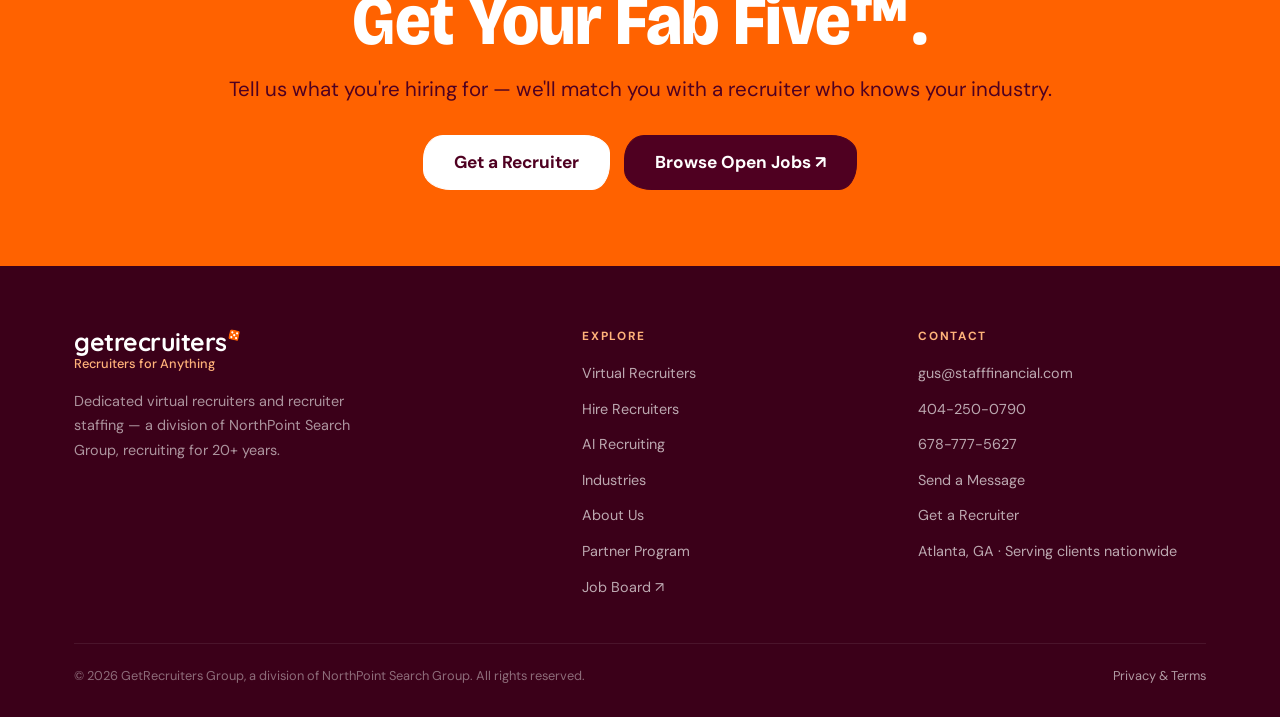
==== commit 767aebaf: "Make the site pop: solid orange, heavy white headlines, plum buttons, split page headers Co-Authored" ====
--- a/index.html
+++ b/index.html
@@ -171,7 +171,7 @@
         <p class="hero-sub"><strong>Get the recruiters you need. Fast.</strong> We place contract, temp and direct-hire recruiters for companies across the US and around the world. Tell us the role. We send your Fab Five™.</p>
         <div class="hero-actions">
           <a href="request-talent.html" class="btn btn-primary">Hire a Recruiter</a>
-          <a href="#why" class="btn btn-brown">Why GetRecruiters?</a>
+          <a href="#why" class="btn btn-white">Why GetRecruiters?</a>
         </div>
       </div>
       <aside class="fab" id="fab" aria-label="Your Fab Five shortlist">
--- a/css/styles.css
+++ b/css/styles.css
@@ -1,10 +1,11 @@
 /* ================================================
    GetRecruiters Group — site styles
-   Warm orange gradient bands, a floating white menu, brown type on orange.
+   Solid orange bands, a floating white menu, heavy white headlines, plum buttons.
+   White on orange is for big headlines only; smaller text on orange is plum.
    Text on white uses --brand-text so it stays readable at small sizes.
    ================================================ */
 
-@import url('https://fonts.googleapis.com/css2?family=DM+Mono:wght@500&family=DM+Sans:opsz,wght@9..40,400;9..40,500;9..40,600;9..40,700;9..40,800&family=Quicksand:wght@600;700&display=swap');
+@import url('https://fonts.googleapis.com/css2?family=Bricolage+Grotesque:opsz,wdth,wght@12..96,75..100,800&family=DM+Mono:wght@500&family=DM+Sans:opsz,wght@9..40,400;9..40,500;9..40,600;9..40,700;9..40,800&family=Quicksand:wght@600;700&display=swap');
 
 :root {
   /* Brand */
@@ -13,13 +14,13 @@
   --brand-text:  #c2410c;   /* orange text and small marks on white */
   --brand-dark:  #c2410c;
   --brand-deep:  #9a3412;
-  --brown:       #4a1c08;   /* headlines and text on the orange gradient */
+  --plum:        #4f0021;   /* buttons and smaller text on orange */
   --gray-mark:   #83828a;
   --gray-dark:   #5f5e66;
 
   /* Surfaces + text */
-  --dark:        #1f1f1f;   /* dark bands */
-  --dark-mid:    #2b2826;
+  --dark:        #3b0019;   /* dark bands */
+  --dark-mid:    #4f0021;
   --ink:         #1f1f1f;
   --white:       #ffffff;
   --off-white:   #fff7f2;
@@ -29,8 +30,7 @@
   --border:      #f1e3d9;
 
   --grad-brand:  var(--brand-dark);
-  --grad-hero:   linear-gradient(90deg, #ffb27a 0%, #ff9147 34%, #f0793a 66%, #d2521f 100%);
-  --die-mark:    url("data:image/svg+xml,%3Csvg xmlns='http://www.w3.org/2000/svg' viewBox='0 0 30 30'%3E%3Cpath fill='%23fff' fill-rule='evenodd' d='M7 0h16a7 7 0 0 1 7 7v16a7 7 0 0 1-7 7H7a7 7 0 0 1-7-7V7a7 7 0 0 1 7-7zM8 4.8a3.2 3.2 0 1 0 0 6.4 3.2 3.2 0 0 0 0-6.4zm14 0a3.2 3.2 0 1 0 0 6.4 3.2 3.2 0 0 0 0-6.4zM15 11.8a3.2 3.2 0 1 0 0 6.4 3.2 3.2 0 0 0 0-6.4zM8 18.8a3.2 3.2 0 1 0 0 6.4 3.2 3.2 0 0 0 0-6.4zm14 0a3.2 3.2 0 1 0 0 6.4 3.2 3.2 0 0 0 0-6.4z'/%3E%3C/svg%3E");
+  --grad-hero:   var(--brand);
   --grad-dark:   linear-gradient(160deg, var(--dark) 0%, var(--dark-mid) 100%);
 
   --shadow-sm:   0 1px 3px rgba(31,31,31,.06), 0 2px 8px rgba(31,31,31,.05);
@@ -41,6 +41,7 @@
   --nav-h:       76px;
 
   --font-wordmark: 'Quicksand', 'Segoe UI', system-ui, sans-serif;
+  --font-display: 'Bricolage Grotesque', 'DM Sans', 'Segoe UI', system-ui, sans-serif;
   --font-head:   'DM Sans', 'Segoe UI', system-ui, sans-serif;
   --font-body:   'DM Sans', 'Segoe UI', system-ui, -apple-system, sans-serif;
   --font-mono:   'DM Mono', ui-monospace, Consolas, monospace;
@@ -58,6 +59,7 @@
   overflow-x: hidden;
 }
 h1, h2, h3, h4 { font-family: var(--font-head); line-height: 1.18; font-weight: 600; letter-spacing: -.01em; color: var(--ink); }
+h1, h2 { font-family: var(--font-display); font-weight: 800; font-stretch: 92%; line-height: 1.06; letter-spacing: -.008em; }
 h1 em, h2 em, h3 em { font-style: normal; }
 a { color: inherit; text-decoration: none; }
 img { max-width: 100%; display: block; }
@@ -71,18 +73,18 @@
 /* ── Buttons ──────────────────────────────────── */
 .btn {
   display: inline-flex; align-items: center; justify-content: center; gap: 8px;
-  padding: 12px 24px;
-  border-radius: 4px;
-  font-family: var(--font-mono); font-weight: 500; font-size: .86rem; letter-spacing: .02em; text-transform: uppercase;
+  padding: 13px 26px;
+  border-radius: 20px 26px 18px 28px / 24px 18px 26px 20px;
+  font-family: var(--font-body); font-weight: 700; font-size: 1rem;
   cursor: pointer; transition: background .2s, box-shadow .2s, transform .2s, color .2s, border-color .2s;
   border: 1.5px solid transparent; text-decoration: none; white-space: nowrap; line-height: 1.2;
 }
 .btn-primary, .btn-gold {
-  background: var(--grad-brand); color: var(--white); border-color: transparent;
-  box-shadow: 0 4px 14px rgba(194,65,12,.25);
+  background: var(--plum); color: var(--white); border-color: transparent;
+  box-shadow: 0 4px 14px rgba(79,0,33,.28);
 }
 .btn-primary:hover, .btn-gold:hover {
-  box-shadow: 0 8px 22px rgba(194,65,12,.35); transform: translateY(-1px); color: var(--white);
+  box-shadow: 0 8px 22px rgba(79,0,33,.38); transform: translateY(-1px); color: var(--white);
 }
 .btn-navy { background: var(--dark); color: var(--white); border-color: var(--dark); }
 .btn-navy:hover { background: var(--dark-mid); border-color: var(--dark-mid); }
@@ -90,11 +92,9 @@
 .btn-outline-dark:hover { border-color: var(--brand-text); color: var(--brand-text); }
 .btn-outline-white { background: transparent; color: var(--white); border-color: rgba(255,255,255,.45); }
 .btn-outline-white:hover { background: rgba(255,255,255,.1); border-color: var(--white); color: var(--white); }
-.btn-white { background: var(--white); color: var(--brand-dark); border-color: var(--white); }
+.btn-white { background: var(--white); color: var(--plum); border-color: var(--white); }
 .btn-white:hover { transform: translateY(-1px); box-shadow: 0 8px 22px rgba(0,0,0,.18); }
-.btn-lg { padding: 15px 26px; font-size: .88rem; }
-.btn-brown { background: var(--brown); color: var(--white); border-color: var(--brown); }
-.btn-brown:hover { background: var(--ink); border-color: var(--ink); }
+.btn-lg { padding: 16px 30px; font-size: 1.08rem; }
 /* gold/navy buttons used their own padding */
 .btn-gold, .btn-navy { display: inline-flex; align-items: center; padding: 12px 24px; border-radius: 4px; font-weight: 500; font-size: .86rem; border-width: 1.5px; border-style: solid; transition: all .2s; }
 
@@ -114,12 +114,12 @@
 .topbar { display: none; }   /* retired in the refresh */
 
 .navbar {
-  position: sticky; top: 0; z-index: 900; pointer-events: none;
+  position: sticky; top: 0; z-index: 900; pointer-events: none; padding-top: 10px;
   height: calc(var(--nav-h) + 20px); margin-bottom: calc(-1 * (var(--nav-h) + 20px));
 }
 .navbar > .container.nav-inner {
   display: flex; align-items: center; gap: 24px; pointer-events: auto;
-  width: calc(100% - 32px); max-width: 1180px; height: var(--nav-h); margin: 10px auto 0; padding: 0 20px;
+  width: calc(100% - 32px); max-width: 1180px; height: var(--nav-h); margin: 0 auto; padding: 0 20px;
   background: var(--white); border-radius: 10px; box-shadow: 0 6px 24px rgba(31,31,31,.14);
 }
 
@@ -138,7 +138,7 @@
 .nav-links > li:hover > a .chevron { transform: rotate(180deg); }
 
 .nav-ctas { display: flex; gap: 10px; flex-shrink: 0; }
-.nav-ctas .btn { padding: 10px 14px; font-size: .78rem; }
+.nav-ctas .btn { padding: 10px 16px; font-size: .92rem; }
 
 /* Hover bridge so menus don't close when crossing the gap */
 .has-mega::after { content: ''; position: absolute; left: 0; right: 0; top: 100%; height: 22px; }
@@ -210,17 +210,17 @@
   .nav-links > li > a .chevron { display: none; }
   .mega-menu, .dropdown-menu, .has-mega::after { display: none !important; }
   .nav-ctas { flex-direction: column; margin-top: 14px; }
-  .nav-ctas .btn { padding: 13px 18px; font-size: .86rem; }
+  .nav-ctas .btn { padding: 13px 18px; font-size: 1rem; }
 }
 
 /* ── Badge on the request page hero ───────────── */
 .hero-badge {
   display: inline-flex; align-items: center; gap: 8px;
   font-size: .74rem; font-weight: 600; letter-spacing: .12em; text-transform: uppercase;
-  color: var(--brown); background: rgba(255,255,255,.28); border: 1px solid rgba(74,28,8,.25);
+  color: var(--plum); background: rgba(255,255,255,.28); border: 1px solid rgba(79,0,33,.3);
   border-radius: 100px; padding: 7px 18px; margin-bottom: 24px;
 }
-.hero-badge::before { content: ''; width: 7px; height: 7px; border-radius: 50%; background: var(--brown); }
+.hero-badge::before { content: ''; width: 7px; height: 7px; border-radius: 50%; background: var(--plum); }
 
 /* ── Section basics ───────────────────────────── */
 .section { padding: 88px 0; }
@@ -233,10 +233,10 @@
   color: var(--brand-text); margin-bottom: 12px;
 }
 .section-dark .section-kicker, .eor-band .section-kicker { color: var(--brand-light); }
-.section-title { font-size: clamp(1.8rem, 3.2vw, 2.5rem); color: var(--ink); margin-bottom: 14px; }
+.section-title { font-size: clamp(2.1rem, 4vw, 3.2rem); color: var(--ink); margin-bottom: 14px; }
 .section-title .accent, .section-title em { color: var(--brand-text); }
 .section-dark .section-title em { color: var(--brand-light); }
-.section-divider { width: 44px; height: 3px; background: var(--grad-brand); border-radius: 3px; margin-bottom: 18px; }
+.section-divider { width: 56px; height: 5px; background: var(--brand); border-radius: 3px; margin-bottom: 18px; }
 .section-sub { font-size: 1.02rem; color: var(--text-muted); max-width: 560px; line-height: 1.72; }
 .section-head { display: flex; align-items: flex-end; justify-content: space-between; gap: 24px; flex-wrap: wrap; margin-bottom: 36px; }
 .centered { text-align: center; }
@@ -361,13 +361,13 @@
 /* ── CTA band ─────────────────────────────────── */
 .cta-band { background: var(--grad-hero); padding: 76px 0; text-align: center; position: relative; overflow: hidden; }
 .cta-band > .container { position: relative; z-index: 1; }
-.cta-band h2 { color: var(--brown); font-size: clamp(1.8rem, 3.4vw, 2.5rem); margin-bottom: 12px; }
-.cta-band p { color: var(--brown); font-size: 1.05rem; margin-bottom: 30px; }
-.cta-band .btn-outline-white { background: var(--brown); border-color: var(--brown); color: var(--white); }
+.cta-band h2 { color: var(--white); font-size: clamp(2.5rem, 5.6vw, 4.4rem); margin-bottom: 16px; }
+.cta-band p { color: var(--plum); font-size: 1.28rem; line-height: 1.4; margin-bottom: 32px; }
+.cta-band .btn-outline-white { background: var(--plum); border-color: var(--plum); color: var(--white); }
 .cta-band .btn-outline-white:hover { background: var(--ink); border-color: var(--ink); color: var(--white); }
 .cta-actions { display: flex; justify-content: center; gap: 14px; flex-wrap: wrap; }
-.cta-band .btn-primary, .cta-band .btn-gold { background: var(--white); color: var(--brand-dark); border-color: var(--white); box-shadow: none; }
-.cta-band .btn-primary:hover, .cta-band .btn-gold:hover { color: var(--brand-deep); box-shadow: 0 8px 22px rgba(0,0,0,.18); }
+.cta-band .btn-primary, .cta-band .btn-gold { background: var(--white); color: var(--plum); border-color: var(--white); box-shadow: none; }
+.cta-band .btn-primary:hover, .cta-band .btn-gold:hover { color: var(--plum); box-shadow: 0 8px 22px rgba(0,0,0,.18); }
 .cta-band .btn-outline, .cta-band .btn-outline-dark { background: transparent; color: var(--white); border-color: rgba(255,255,255,.55); }
 .cta-band .btn-outline:hover, .cta-band .btn-outline-dark:hover { background: rgba(255,255,255,.1); border-color: var(--white); color: var(--white); }
 .btn-outline { background: var(--white); color: var(--ink); border-color: var(--border); }
@@ -436,18 +436,18 @@
 
 /* ── Inner page hero ──────────────────────────── */
 .page-hero {
-  position: relative; overflow: hidden; text-align: center;
-  background-color: var(--dark); background-size: cover; background-position: center;
-  padding: calc(var(--nav-h) + 76px) 0 72px;
-}
-.page-hero::before { content: ''; position: absolute; inset: 0; background: var(--grad-hero); opacity: .95; }
+  position: relative; overflow: hidden; background: var(--grad-hero);
+  padding: calc(var(--nav-h) + 92px) 0 92px;
+}
+.page-hero-photo { position: absolute; inset: 0 0 0 auto; width: 38%; background-color: var(--dark); background-size: cover; background-repeat: no-repeat; }
 .page-hero > .container { position: relative; z-index: 1; }
-.page-hero h1 { color: var(--brown); font-size: clamp(2.2rem, 4.8vw, 3.4rem); font-weight: 400; margin-bottom: 14px; letter-spacing: -.02em; }
-.page-hero h1 em { color: var(--brown); }
-.page-hero p { color: var(--brown); font-size: 1.05rem; max-width: 580px; margin: 0 auto; }
-.breadcrumb { display: flex; justify-content: center; align-items: center; gap: 8px; margin-bottom: 16px; font-size: .8rem; color: var(--brown); }
-.breadcrumb a { color: var(--brown); text-decoration: underline; }
-.breadcrumb span { color: var(--brown); }
+.page-hero > .container > * { max-width: 58%; }
+.page-hero h1 { color: var(--white); font-size: clamp(2.7rem, 5.6vw, 4.5rem); margin-bottom: 16px; }
+.page-hero h1 em { color: var(--plum); }
+.page-hero p { color: var(--plum); font-size: 1.28rem; line-height: 1.4; }
+.breadcrumb { display: flex; align-items: center; gap: 8px; margin-bottom: 16px; font-size: .85rem; color: var(--plum); }
+.breadcrumb a { color: var(--plum); text-decoration: underline; }
+.breadcrumb span { color: var(--plum); }
 
 /* ── Tab strip ────────────────────────────────── */
 .tab-strip { display: flex; gap: 4px; border-bottom: 1px solid var(--border); margin-bottom: 32px; flex-wrap: wrap; }
@@ -483,7 +483,7 @@
 @media (max-width: 560px) { .example-callout { flex-direction: column; padding: 22px 20px; } }
 
 /* ── Footer ───────────────────────────────────── */
-footer { background: #171615; padding: 64px 0 30px; color: rgba(255,255,255,.6); }
+footer { background: var(--dark); padding: 64px 0 30px; color: rgba(255,255,255,.7); }
 .footer-grid { display: grid; grid-template-columns: 1.6fr 1fr 1fr; gap: 48px; margin-bottom: 44px; }
 .footer-brand p { font-size: .9rem; color: rgba(255,255,255,.58); line-height: 1.7; margin-top: 18px; max-width: 320px; }
 .footer-col h4 { font-family: var(--font-body); font-size: .74rem; font-weight: 700; letter-spacing: .14em; text-transform: uppercase; color: var(--brand-light); margin-bottom: 16px; }
@@ -528,7 +528,9 @@
   .industry-chip { padding: 12px; font-size: .86rem; }
   .form-row { grid-template-columns: 1fr; }
   .diff-grid { grid-template-columns: 1fr; }
-  .page-hero { padding: 64px 0 52px; }
+  .page-hero { padding: calc(var(--nav-h) + 48px) 0 56px; }
+  .page-hero-photo { display: none; }
+  .page-hero > .container > * { max-width: 100%; }
   .form-card { padding: 26px 20px; }
 }
 @media (max-width: 560px) {
@@ -601,11 +603,11 @@
 
 /* Request Talent page */
 .optin-hero { position: relative; overflow: hidden; padding: calc(var(--nav-h) + 84px) 0 96px; background-color: var(--dark); background-size: cover; background-position: center; }
-.optin-hero::after { content: ''; position: absolute; inset: 0; background: var(--grad-hero); opacity: .95; }
+.optin-hero::after { content: ''; position: absolute; inset: 0; background: var(--grad-hero); }
 .optin-hero > .container { position: relative; z-index: 2; }
-.optin-hero h1 { color: var(--brown); font-weight: 400; font-size: clamp(2.1rem, 4.4vw, 3.2rem); margin-bottom: 16px; max-width: 600px; }
-.optin-hero h1 em { color: var(--brown); }
-.optin-hero p { color: var(--brown); font-size: 1.05rem; line-height: 1.7; max-width: 560px; }
+.optin-hero h1 { color: var(--white); font-size: clamp(2.6rem, 5vw, 4rem); margin-bottom: 16px; max-width: 600px; }
+.optin-hero h1 em { color: var(--plum); }
+.optin-hero p { color: var(--plum); font-size: 1.2rem; line-height: 1.5; max-width: 560px; }
 .optin-layout { display: grid; grid-template-columns: 1fr 1.5fr; gap: 60px; align-items: start; margin-top: -60px; position: relative; z-index: 10; }
 .optin-pitch { padding-top: 96px; }
 .optin-steps { display: flex; flex-direction: column; gap: 20px; margin-top: 24px; }
@@ -664,14 +666,14 @@
 
 
 /* Salary guide banner at the top of the home page */
-.guide-band { display: block; background: var(--white); border-bottom: 1px solid var(--border); color: var(--brand-text); text-decoration: none; }
+.guide-band { display: block; background: var(--plum); color: var(--white); text-decoration: none; }
 .guide-band-inner { display: flex; align-items: center; gap: 18px; padding-top: 12px; padding-bottom: 12px; }
-.guide-band-cover { display: grid; place-content: center; gap: 2px; flex: none; width: 46px; height: 60px; border-radius: 4px; background: var(--grad-hero); color: var(--brown); font: 800 .78rem/1 var(--font-head); text-align: center; box-shadow: 0 4px 12px rgba(31,31,31,.2); }
+.guide-band-cover { display: grid; place-content: center; gap: 2px; flex: none; width: 46px; height: 60px; border-radius: 4px; background: var(--grad-hero); color: var(--plum); font: 800 .78rem/1 var(--font-head); text-align: center; box-shadow: 0 4px 12px rgba(31,31,31,.2); }
 .guide-band-cover small { font-size: .44rem; font-weight: 700; line-height: 1.05; }
 .guide-band-text { display: grid; gap: 2px; flex: 1; min-width: 0; }
-.guide-band-text strong { font-family: var(--font-head); font-size: 1.12rem; font-weight: 700; color: var(--brand-text); line-height: 1.25; }
-.guide-band-text span { font-size: .9rem; color: var(--brand-text); line-height: 1.4; }
-.guide-band-go { flex: none; padding: 10px 18px; border-radius: 4px; background: var(--brand-dark); color: var(--white); font: 500 .82rem/1.2 var(--font-mono); letter-spacing: .02em; text-transform: uppercase; white-space: nowrap; transition: transform .2s, box-shadow .2s; }
+.guide-band-text strong { font-family: var(--font-head); font-size: 1.12rem; font-weight: 700; color: var(--white); line-height: 1.25; }
+.guide-band-text span { font-size: .9rem; color: var(--white); line-height: 1.4; }
+.guide-band-go { flex: none; padding: 10px 20px; border-radius: 20px 26px 18px 28px / 24px 18px 26px 20px; background: var(--brand); color: var(--plum); font: 700 .95rem/1.2 var(--font-body); white-space: nowrap; transition: transform .2s, box-shadow .2s; }
 .guide-band:hover .guide-band-go { transform: translateY(-1px); box-shadow: 0 8px 22px rgba(0,0,0,.18); }
 @media (max-width: 720px) {
   .guide-band-cover { display: none; }
@@ -681,21 +683,20 @@
 }
 
 /* ── Home hero: glass panel beside the Fab Five, then the search ── */
-.hero { position: relative; overflow: hidden; background: var(--grad-hero); padding: calc(var(--nav-h) + 52px) 0 40px; }
-.hero::before { content: ''; position: absolute; left: -150px; top: 30px; width: 780px; height: 780px; background: var(--die-mark) no-repeat center / contain; opacity: .1; transform: rotate(-14deg); pointer-events: none; }
-.hero > .container { position: relative; z-index: 1; display: grid; gap: 24px; }
-.hero-row { display: grid; grid-template-columns: minmax(0, 1fr) minmax(0, 1fr); gap: 24px; }
-.hero-panel { display: grid; gap: 16px; align-content: center; justify-items: start; padding: clamp(22px, 3vw, 34px); border: 1px solid rgba(255,255,255,.45); background: rgba(255,255,255,.16); }
-.hero-eyebrow { font: 500 .84rem/1.3 var(--font-mono); text-transform: uppercase; color: var(--brown); }
-.hero-panel h1 { font: 400 clamp(2.9rem, 5.8vw, 4.7rem)/1.05 var(--font-head); letter-spacing: -.01em; color: var(--brown); text-wrap: balance; }
-.hero-sub { max-width: 52ch; font-size: 1.08rem; line-height: 1.5; color: var(--brown); }
+.hero { position: relative; overflow: hidden; background: var(--grad-hero); padding: calc(var(--nav-h) + 60px) 0 48px; }
+.hero > .container { position: relative; z-index: 1; display: grid; gap: 28px; }
+.hero-row { display: grid; grid-template-columns: minmax(0, 1fr) minmax(0, 1fr); gap: clamp(24px, 4vw, 48px); }
+.hero-panel { display: grid; gap: 18px; align-content: center; justify-items: start; }
+.hero-eyebrow { font: 500 .9rem/1.3 var(--font-mono); text-transform: uppercase; color: var(--plum); }
+.hero-panel h1 { font: 800 clamp(3.3rem, 7vw, 6rem)/1 var(--font-display); font-stretch: 90%; letter-spacing: -.008em; color: var(--white); text-wrap: balance; }
+.hero-sub { max-width: 44ch; font-size: 1.28rem; line-height: 1.4; color: var(--plum); }
 .hero-actions { display: flex; flex-wrap: wrap; gap: 12px; margin-top: 6px; }
 .lines { display: flex; flex-wrap: wrap; justify-content: center; list-style: none; text-align: center; }
-.lines li + li { border-left: 1.5px solid var(--brown); }
-.lines a { display: block; padding: 2px clamp(10px, 1.4vw, 20px); font: 500 clamp(1.15rem, 1.9vw, 1.45rem)/1.3 var(--font-head); color: var(--brown); }
+.lines li + li { border-left: 1.5px solid var(--plum); }
+.lines a { display: block; padding: 2px clamp(10px, 1.4vw, 20px); font: 500 clamp(1.15rem, 1.9vw, 1.45rem)/1.3 var(--font-head); color: var(--plum); }
 .lines a:hover { text-decoration: underline; text-underline-offset: 5px; }
 
-.search-card { background: var(--white); border-radius: 4px; overflow: hidden; scroll-margin-top: calc(var(--nav-h) + 16px); box-shadow: 0 18px 40px -22px rgba(31,31,31,.55); }
+.search-card { background: var(--white); border-radius: var(--radius-lg); overflow: hidden; scroll-margin-top: calc(var(--nav-h) + 16px); box-shadow: 0 18px 40px -22px rgba(31,31,31,.55); }
 .search-tabs { display: grid; grid-template-columns: repeat(2, max-content); background: var(--off-white); }
 .search-tab { padding: 14px 24px; border: 0; border-bottom: 3px solid transparent; background: none; color: var(--text-muted); font: 700 1rem/1.2 var(--font-head); cursor: pointer; }
 .search-tab[aria-selected="true"] { background: var(--white); color: var(--ink); border-bottom-color: var(--brand); }
@@ -708,7 +709,7 @@
 .search-field input::placeholder { color: var(--text-muted); }
 .search-card .btn { width: 100%; }
 
-.fab { padding: 20px; background: var(--white); border-radius: 4px; scroll-margin-top: calc(var(--nav-h) + 16px); box-shadow: 0 24px 50px -24px rgba(31,31,31,.5); }
+.fab { padding: 20px; background: var(--white); border-radius: var(--radius-lg); scroll-margin-top: calc(var(--nav-h) + 16px); box-shadow: 0 24px 50px -24px rgba(31,31,31,.5); }
 .fab h2 { font-size: 1.4rem; font-weight: 700; color: var(--ink); }
 .fab ol { list-style: none; }
 .fab-sub { margin: 4px 0 10px; font-size: .92rem; color: var(--text-muted); }
@@ -783,14 +784,14 @@
 
 /* ── For recruiters ───────────────────────────── */
 .desk { background: var(--grad-hero); }
-.desk .section-kicker { color: var(--brown); }
-.desk .section-title { font-size: clamp(2.1rem, 4.4vw, 3.2rem); font-weight: 500; color: var(--brown); }
+.desk .section-kicker { color: var(--plum); }
+.desk .section-title { font-size: clamp(2.5rem, 5.4vw, 4.2rem); color: var(--white); }
 .desk-copy { display: grid; gap: 16px; justify-items: start; }
-.desk-copy > p { max-width: 52ch; font-size: 1.1rem; color: var(--brown); }
+.desk-copy > p { max-width: 52ch; font-size: 1.1rem; color: var(--plum); }
 .desk-list { display: grid; gap: 10px; width: 100%; list-style: none; }
 .desk-list li { padding: 13px 16px; border-radius: 10px; background: var(--white); color: var(--ink); }
 .desk-list strong { margin-right: 4px; font-weight: 800; }
-.btn-outline-ink { background: var(--brown); border-color: var(--brown); color: var(--white); }
+.btn-outline-ink { background: var(--plum); border-color: var(--plum); color: var(--white); }
 .btn-outline-ink:hover { background: var(--ink); border-color: var(--ink); }
 
 /* ── Why + payrolling anchor ──────────────────── */
@@ -813,7 +814,7 @@
 @media (max-width: 860px) {
   .lines { display: grid; grid-template-columns: repeat(2, minmax(0, 1fr)); justify-self: center; width: 100%; max-width: 420px; row-gap: 6px; }
   .lines li + li { border-left: 0; }
-  .lines li:nth-child(odd) { border-right: 1.5px solid var(--brown); }
+  .lines li:nth-child(odd) { border-right: 1.5px solid var(--plum); }
   .lines li:last-child { grid-column: 1 / -1; border-right: 0; }
   .lines a { padding-inline: 8px; font-size: 1.2rem; }
   .services, .why-list { grid-template-columns: repeat(2, minmax(0, 1fr)); }
@@ -833,7 +834,6 @@
   .search-fields, .services, .why-list, .agents { grid-template-columns: minmax(0, 1fr); }
   .fab { padding: 16px; }
   .brand-word { font-size: 1.35rem; }
-  .hero::before { width: 460px; height: 460px; left: -120px; }
 }
 @media (prefers-reduced-motion: reduce) {
   .bench-track { transition: none; }
@@ -841,8 +841,8 @@
 
 /* ── AI recruiting page ───────────────────────── */
 .section-dark .ai-note a { color: var(--brand-light); text-decoration: underline; text-underline-offset: 3px; }
-.ai-word { display: block; font-weight: 600; }
-.ai-fine { font-size: .92rem; color: var(--brown); }
+.ai-word { display: block; color: var(--plum); }
+.ai-fine { font-size: .92rem; color: var(--plum); }
 .ai-link { color: var(--brand-text); text-decoration: underline; text-underline-offset: 3px; }
 #talk { scroll-margin-top: var(--nav-h); }
 
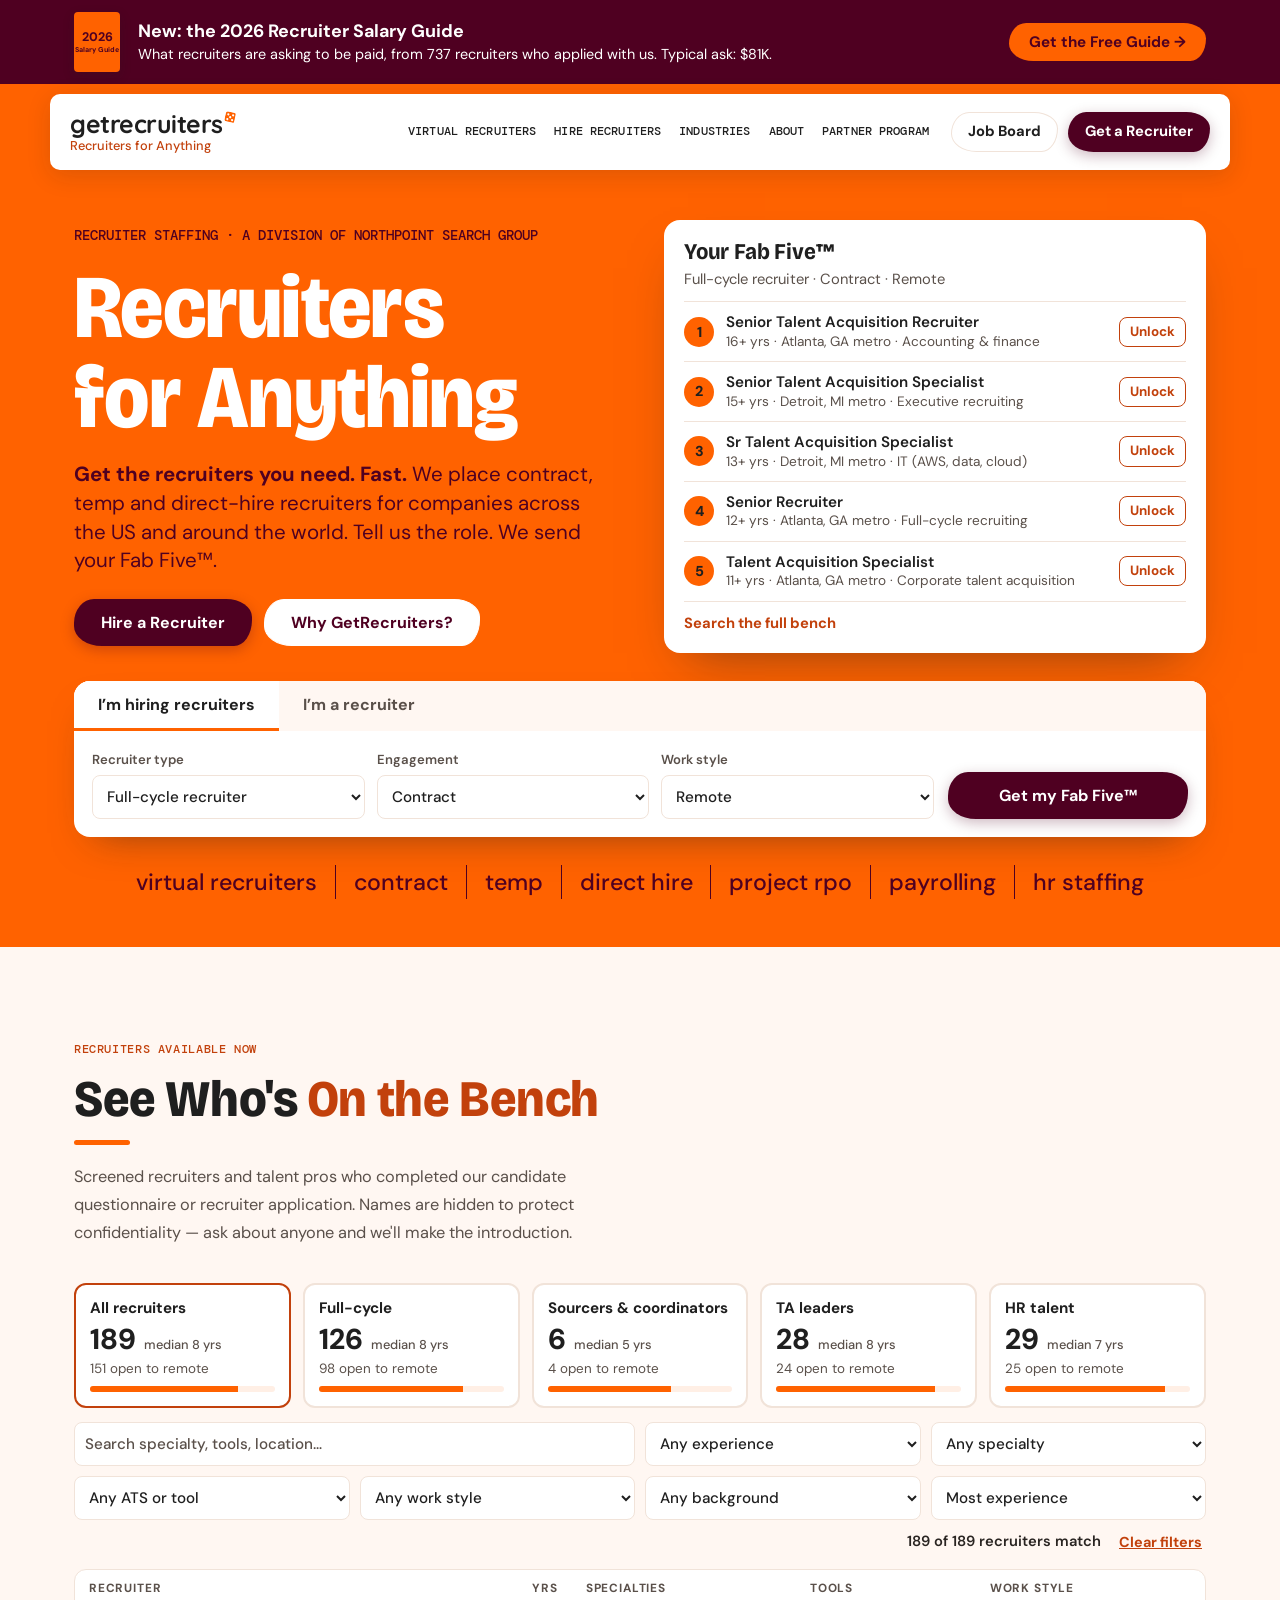
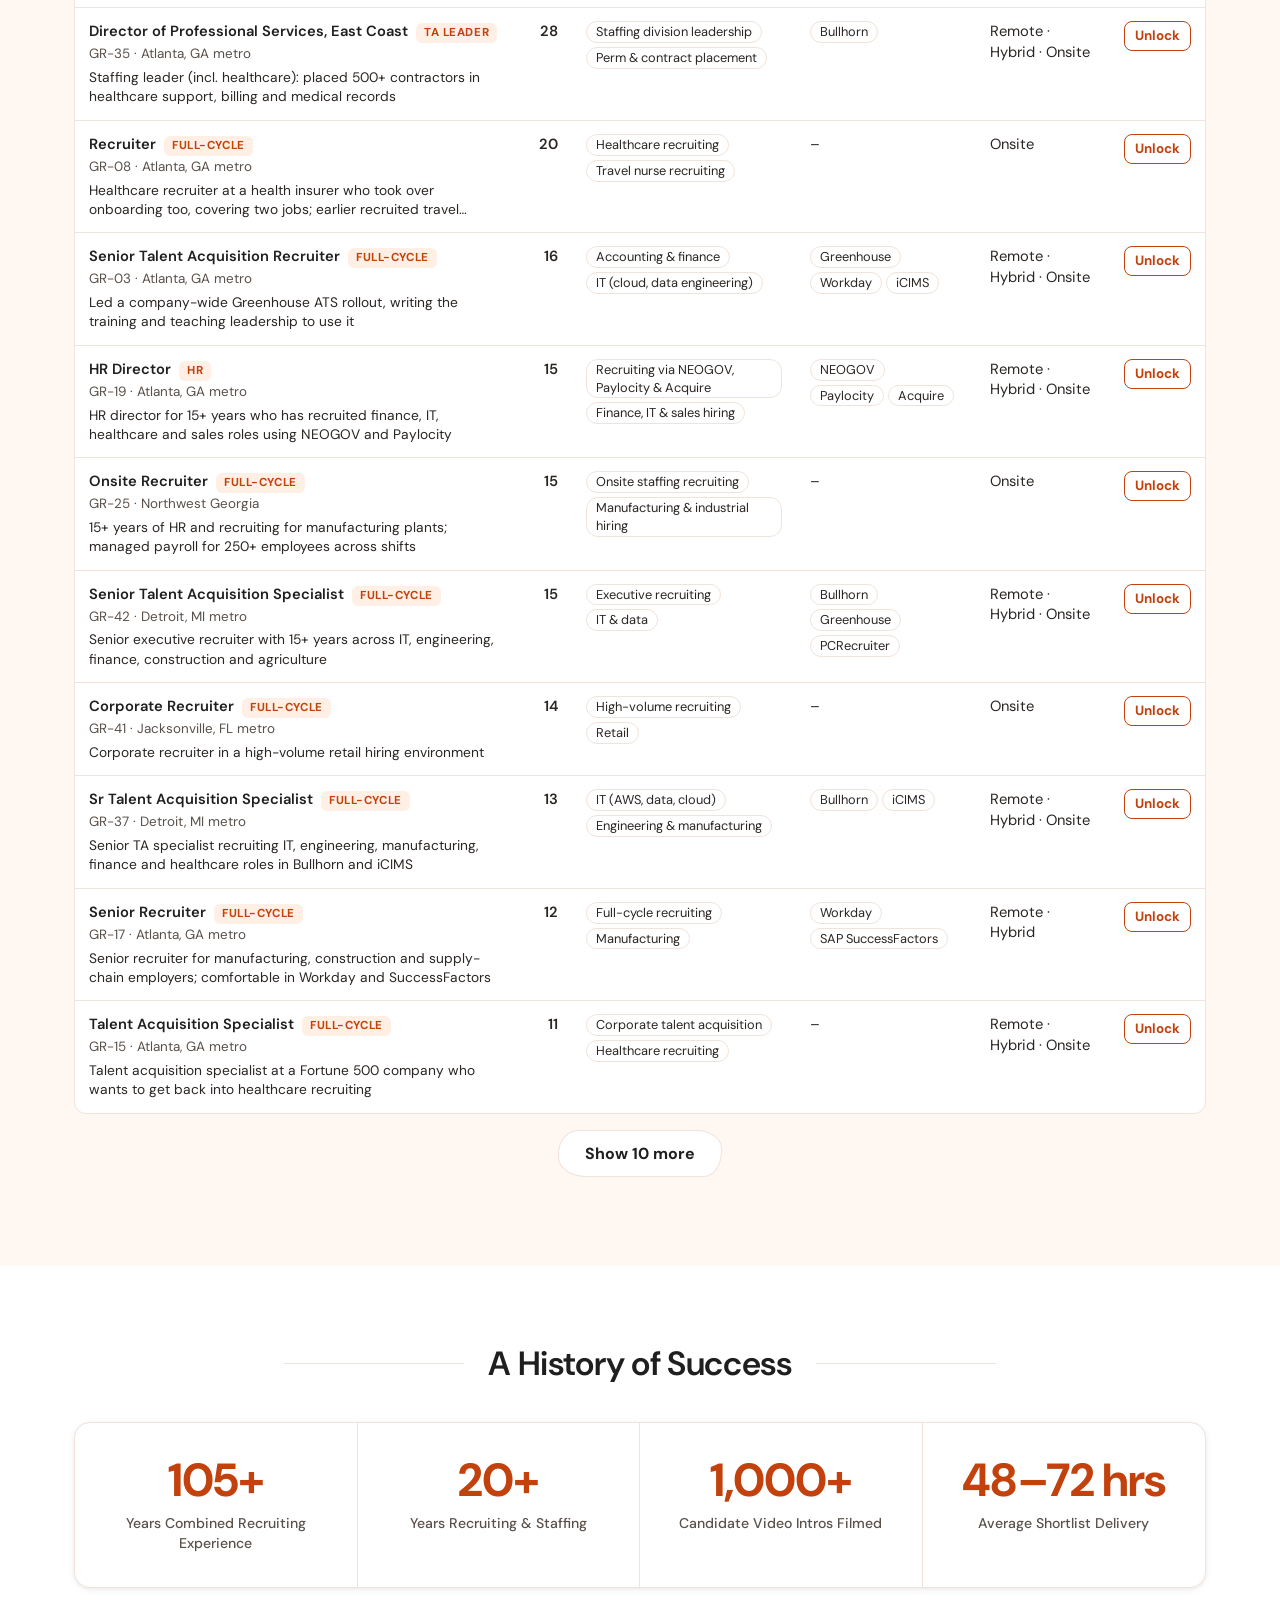
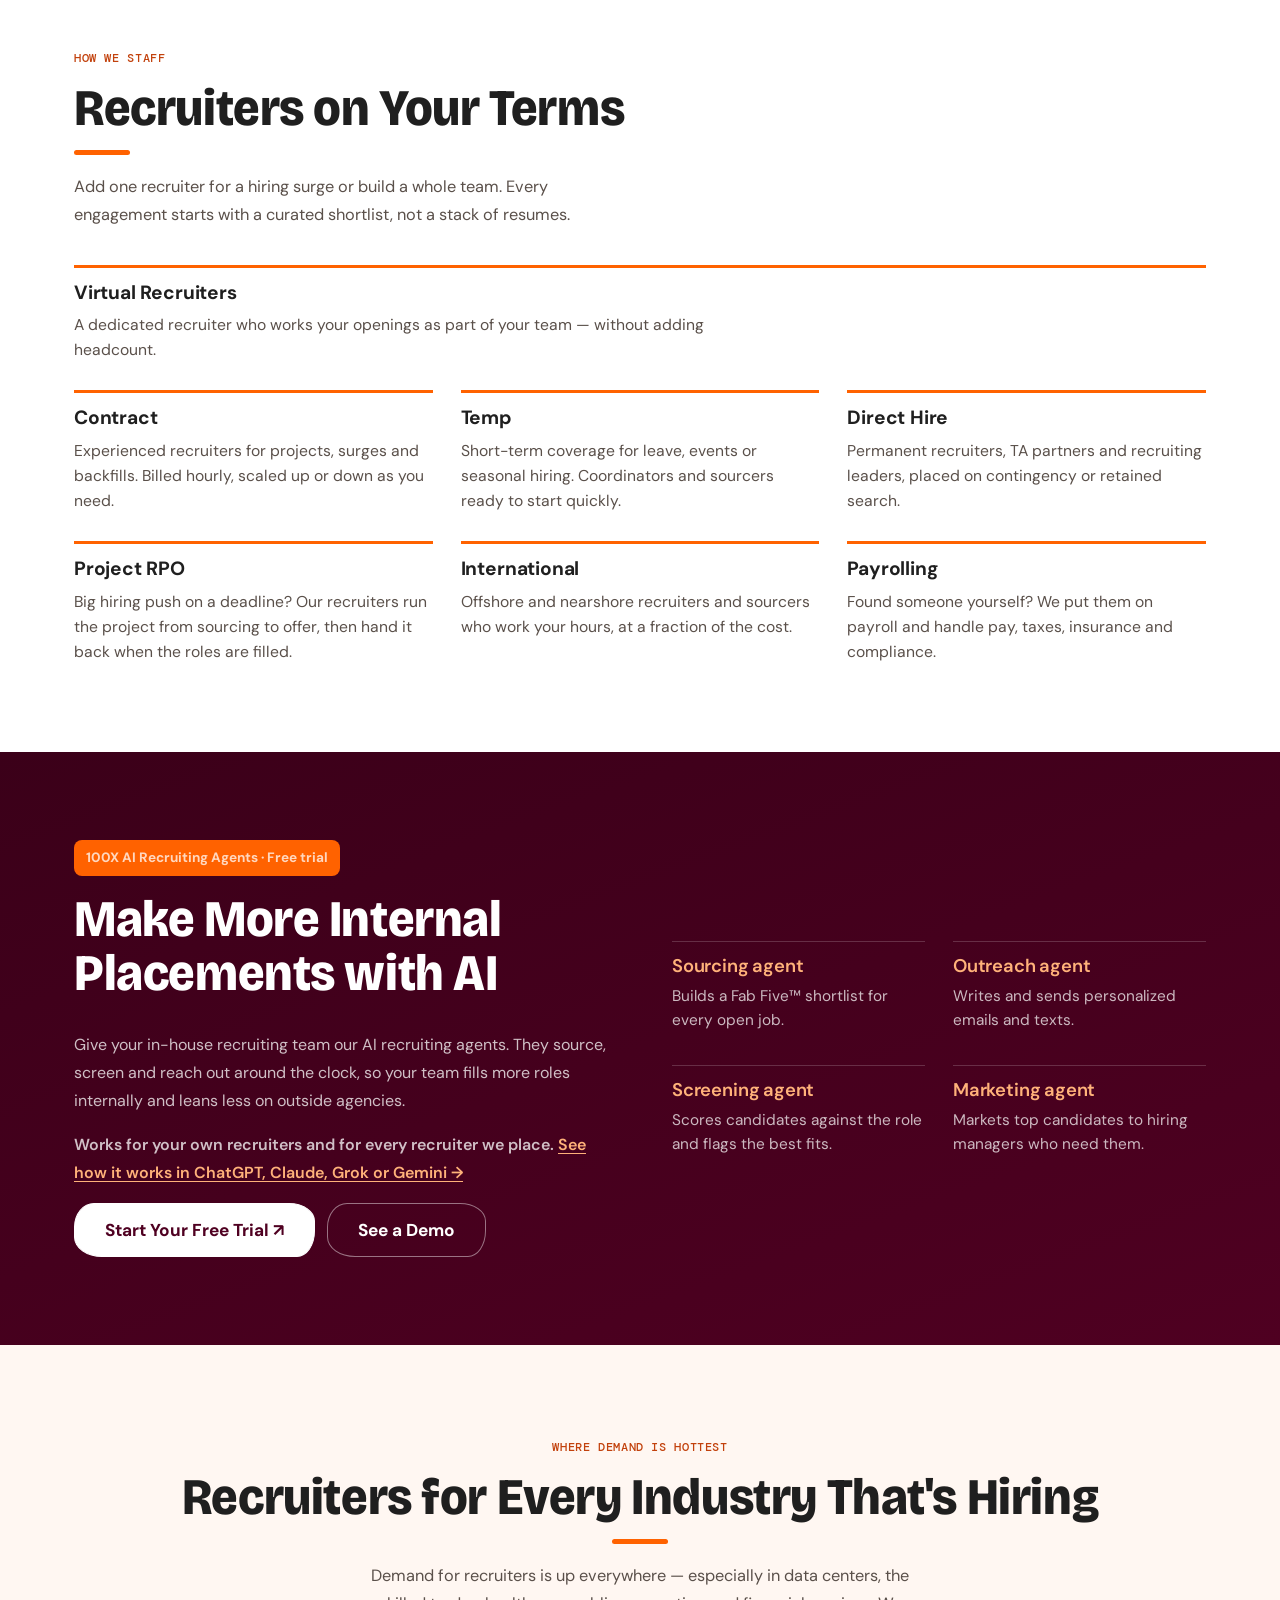
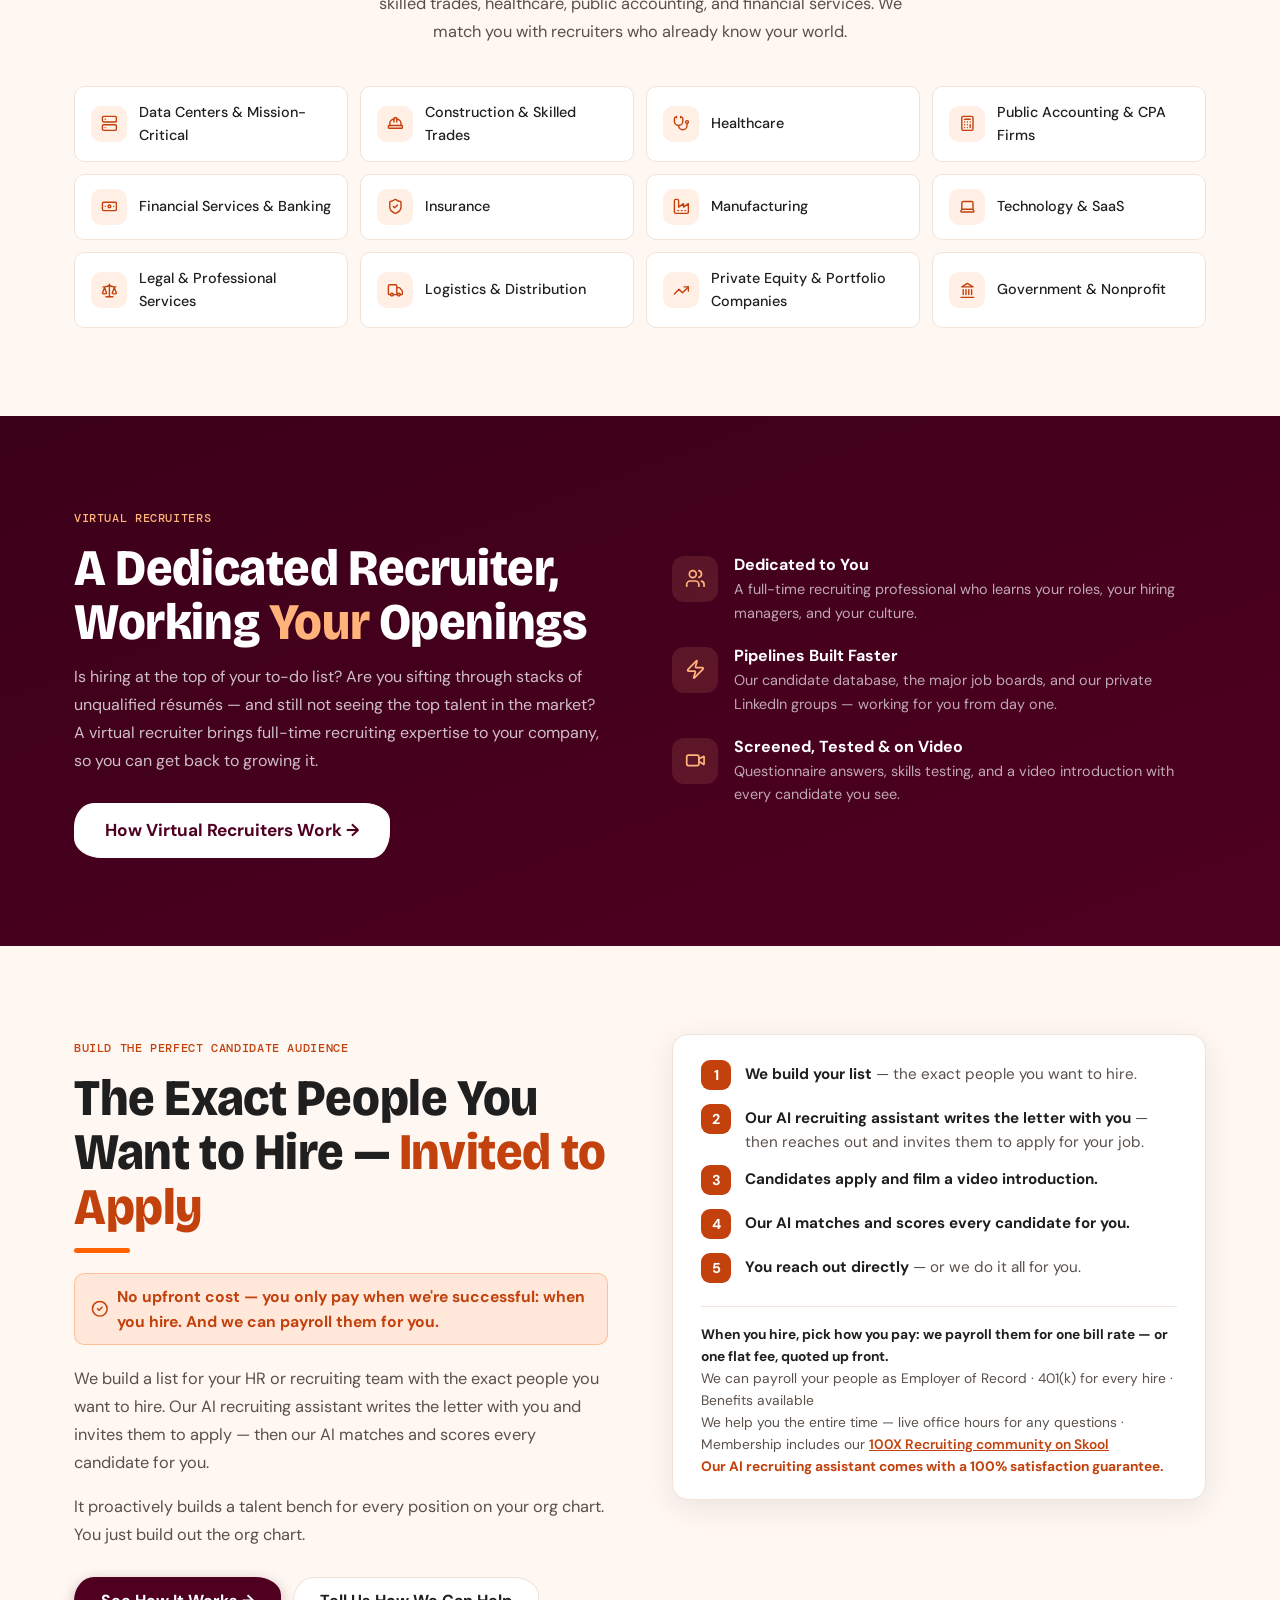
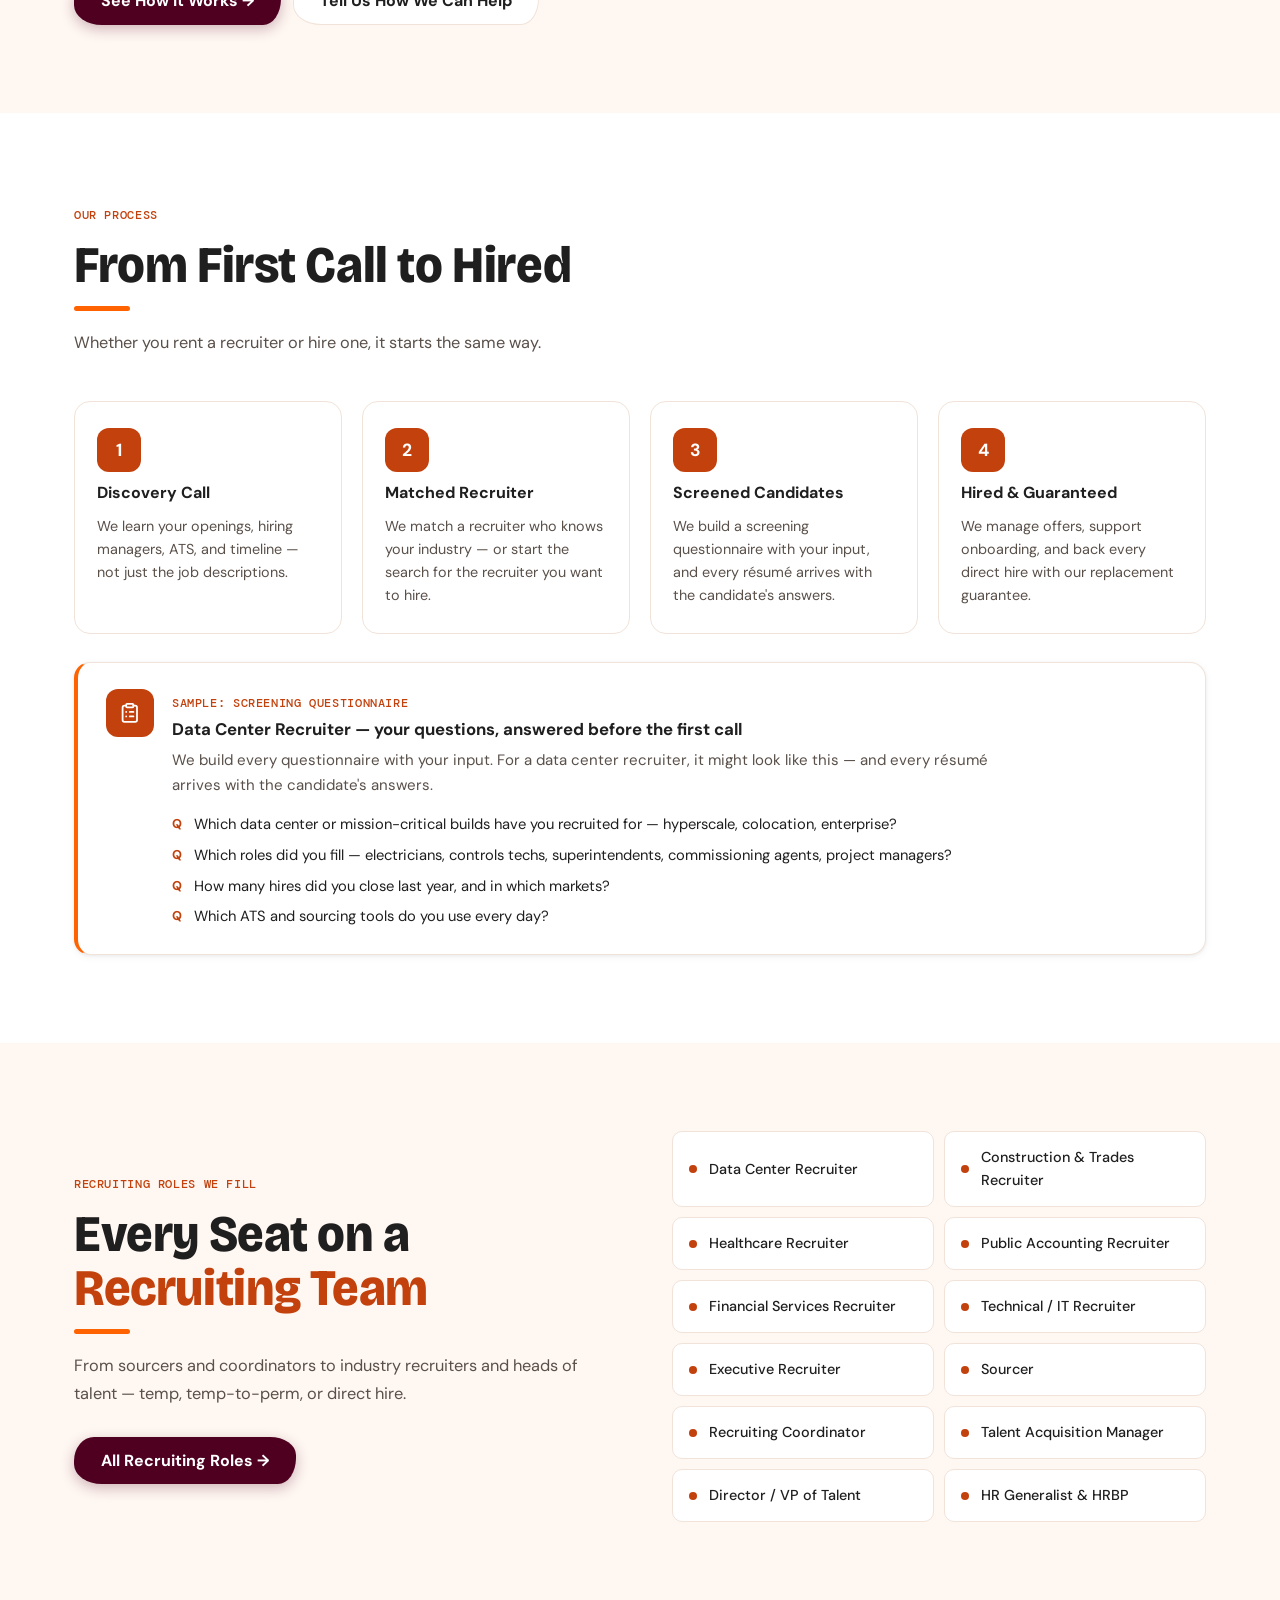
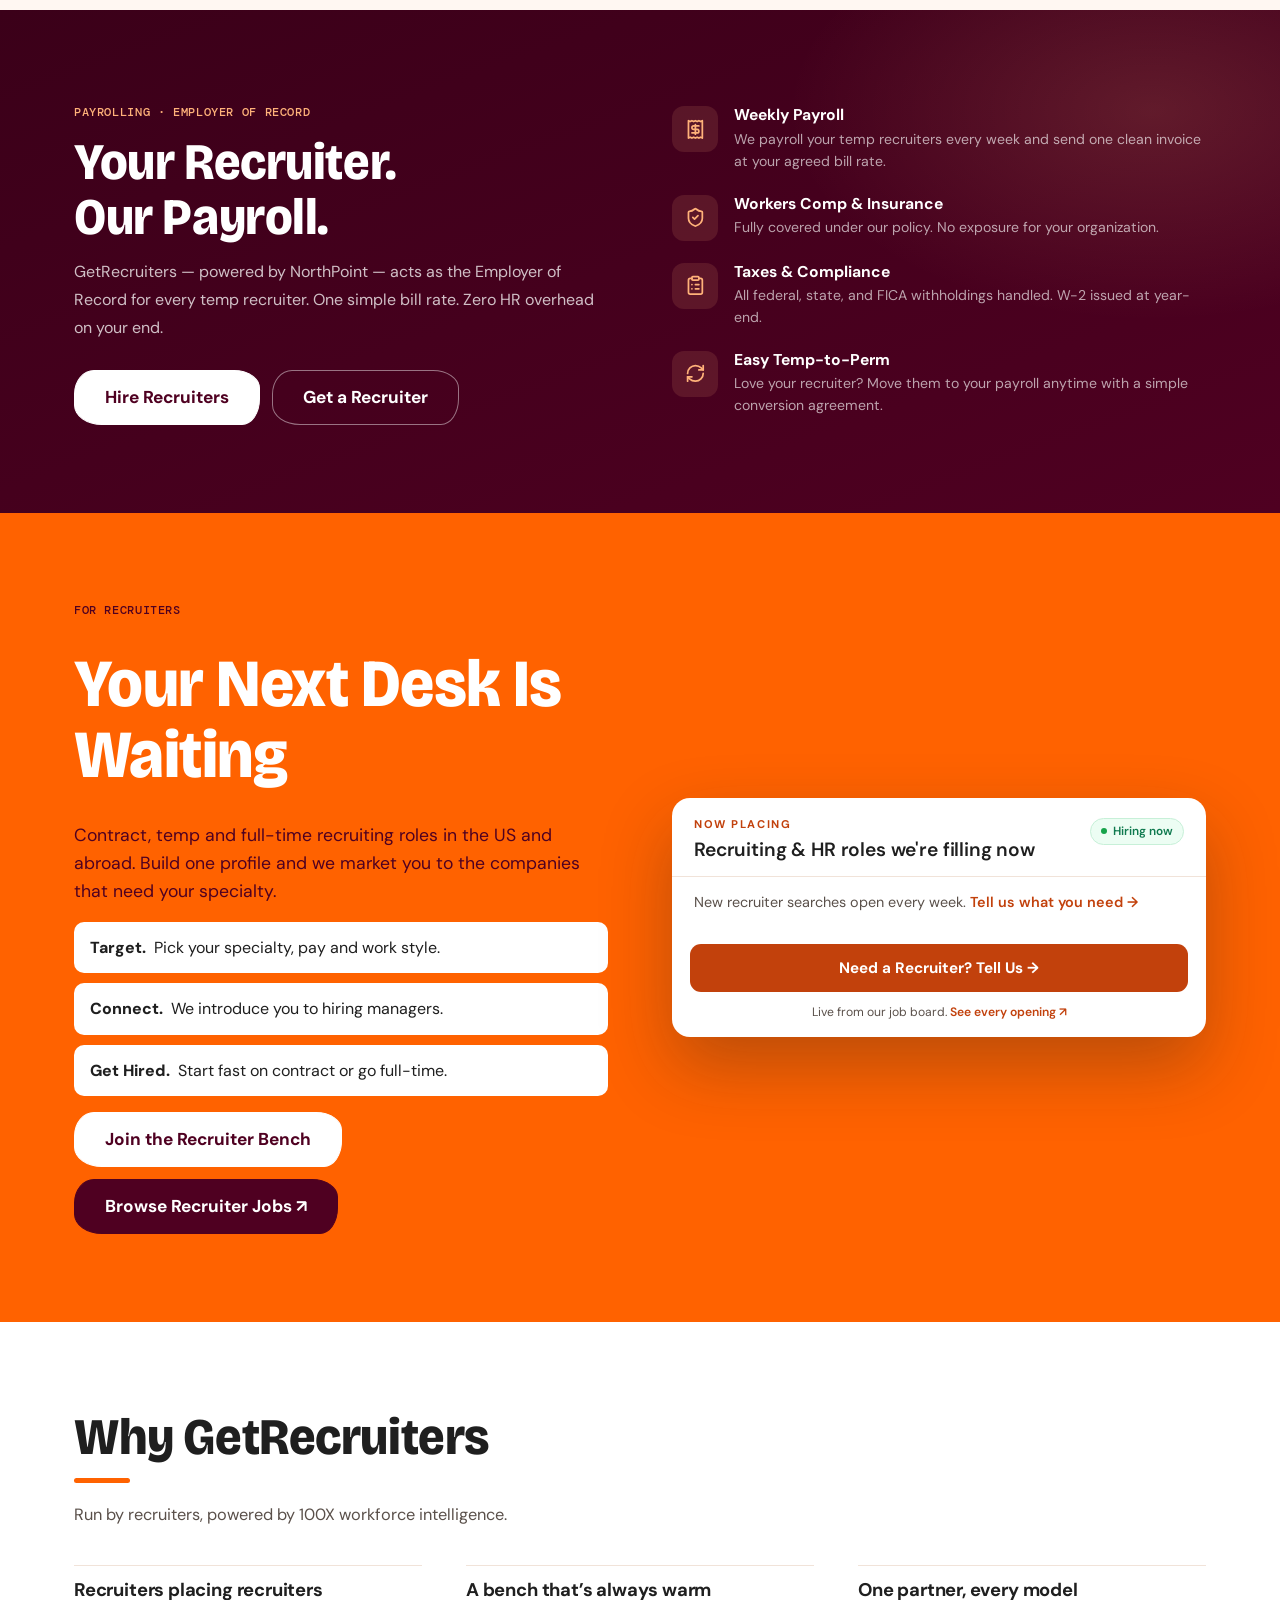
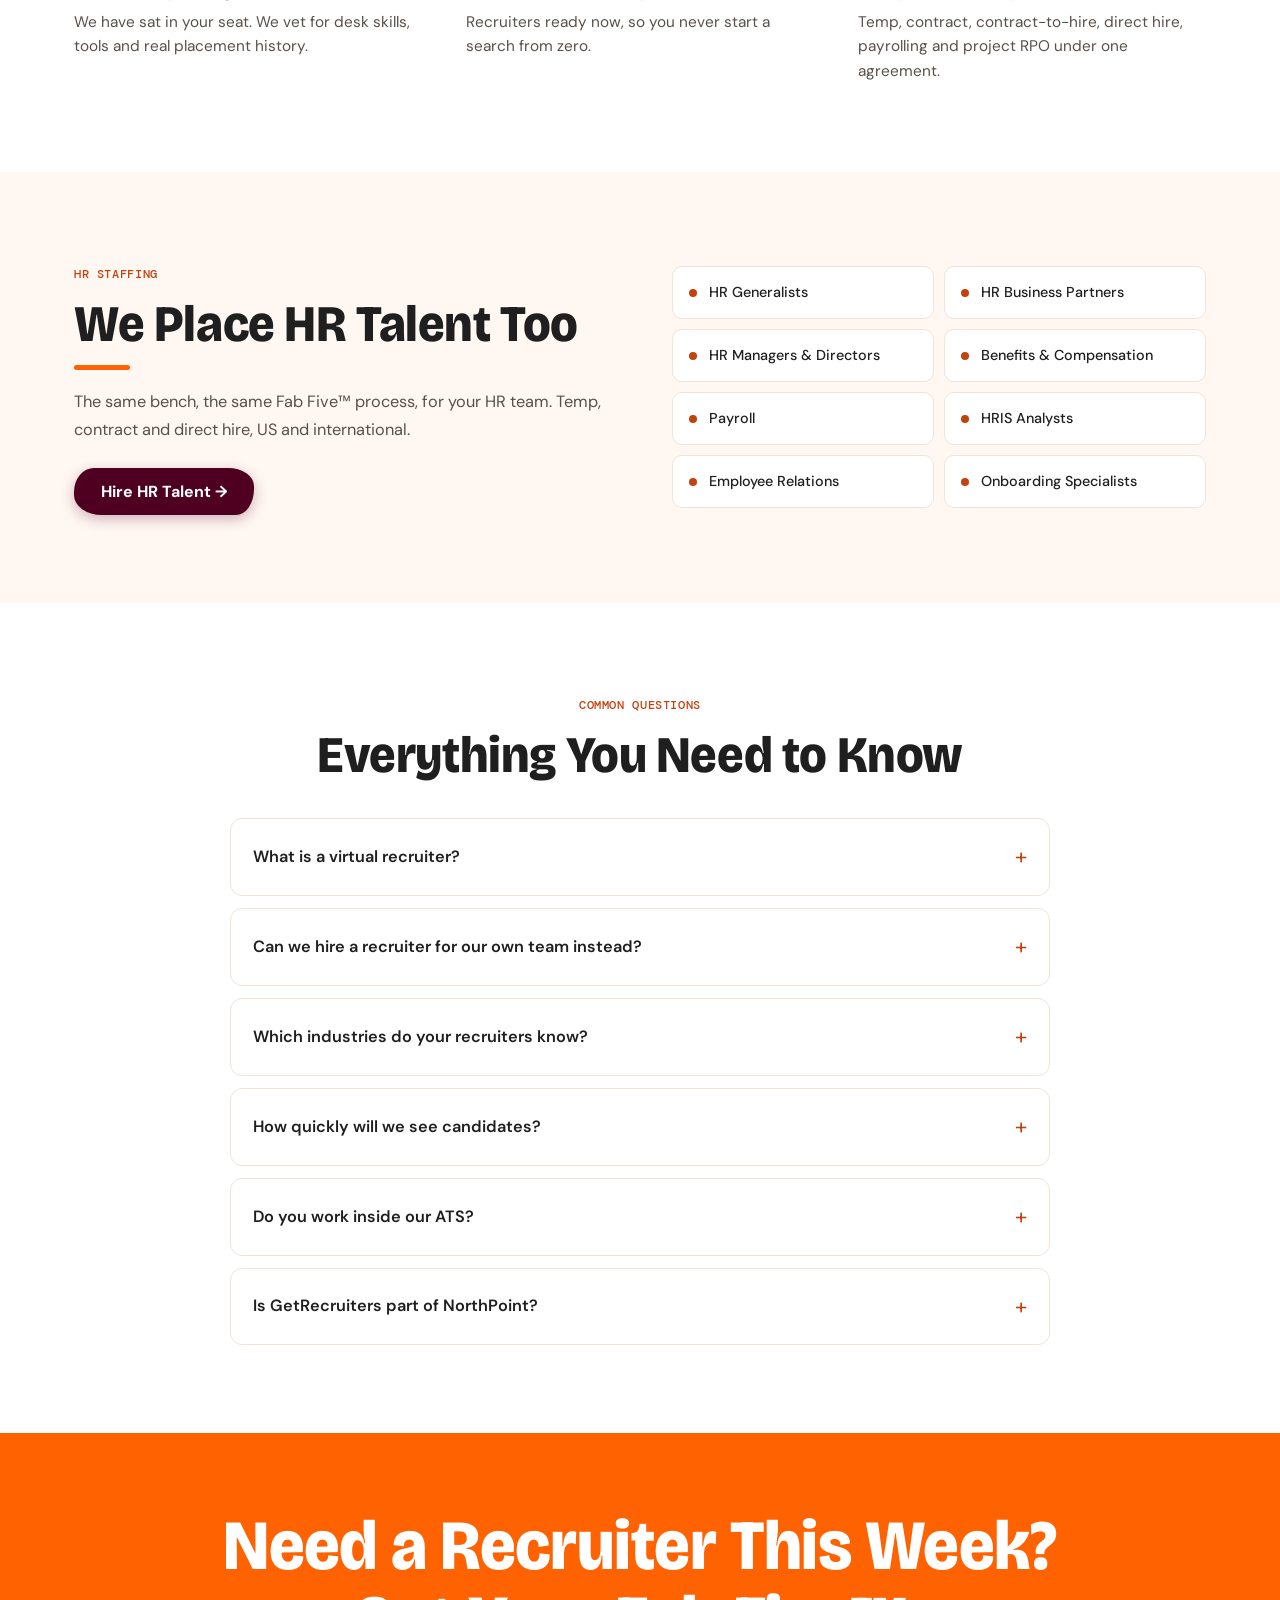
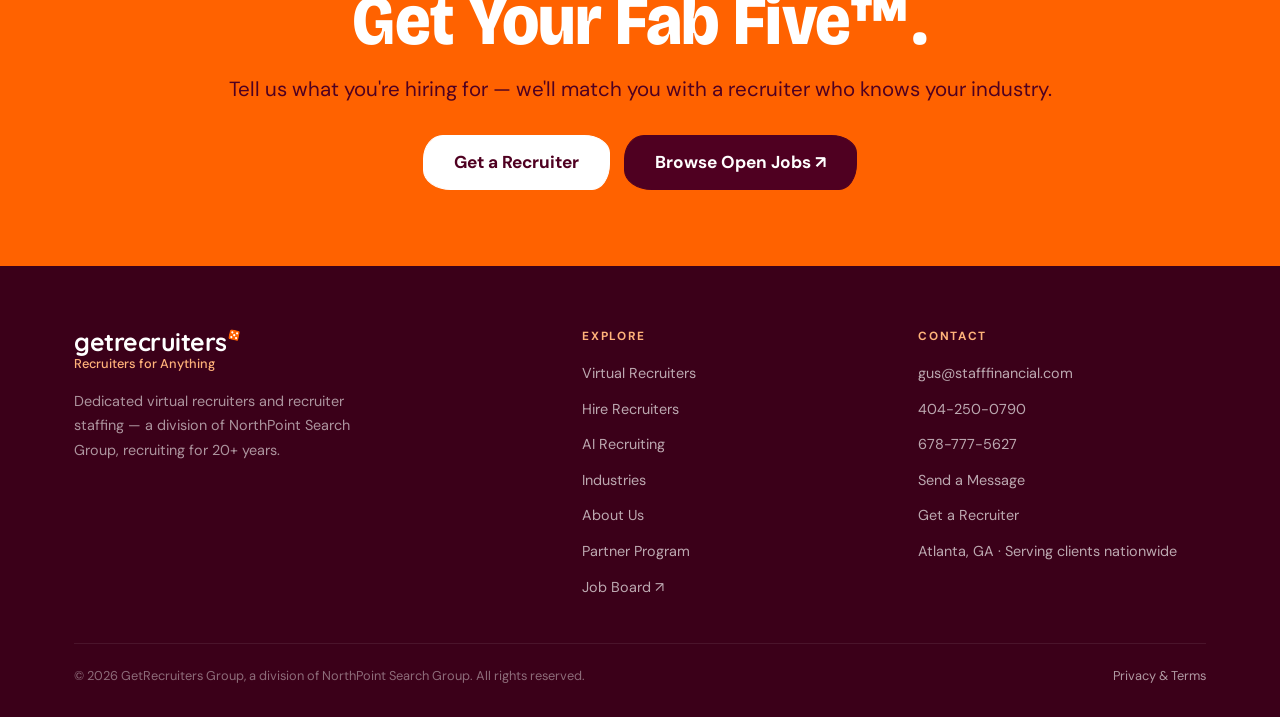
==== commit c840db42: "Say GetRecruiters is a division of NorthPoint Search Group in the hero Co-Authored-By: Claude Opus 5" ====
--- a/index.html
+++ b/index.html
@@ -166,7 +166,7 @@
   <div class="container">
     <div class="hero-row">
       <div class="hero-panel">
-        <p class="hero-eyebrow">Recruiter staffing · US &amp; International</p>
+        <p class="hero-eyebrow">Recruiter staffing · A division of NorthPoint Search Group</p>
         <h1>Recruiters for Anything</h1>
         <p class="hero-sub"><strong>Get the recruiters you need. Fast.</strong> We place contract, temp and direct-hire recruiters for companies across the US and around the world. Tell us the role. We send your Fab Five™.</p>
         <div class="hero-actions">
--- a/css/styles.css
+++ b/css/styles.css
@@ -687,7 +687,7 @@
 .hero > .container { position: relative; z-index: 1; display: grid; gap: 28px; }
 .hero-row { display: grid; grid-template-columns: minmax(0, 1fr) minmax(0, 1fr); gap: clamp(24px, 4vw, 48px); }
 .hero-panel { display: grid; gap: 18px; align-content: center; justify-items: start; }
-.hero-eyebrow { font: 500 .9rem/1.3 var(--font-mono); text-transform: uppercase; color: var(--plum); }
+.hero-eyebrow { font: 500 .9rem/1.3 var(--font-mono); text-transform: uppercase; text-wrap: balance; color: var(--plum); }
 .hero-panel h1 { font: 800 clamp(3.3rem, 7vw, 6rem)/1 var(--font-display); font-stretch: 90%; letter-spacing: -.008em; color: var(--white); text-wrap: balance; }
 .hero-sub { max-width: 44ch; font-size: 1.28rem; line-height: 1.4; color: var(--plum); }
 .hero-actions { display: flex; flex-wrap: wrap; gap: 12px; margin-top: 6px; }
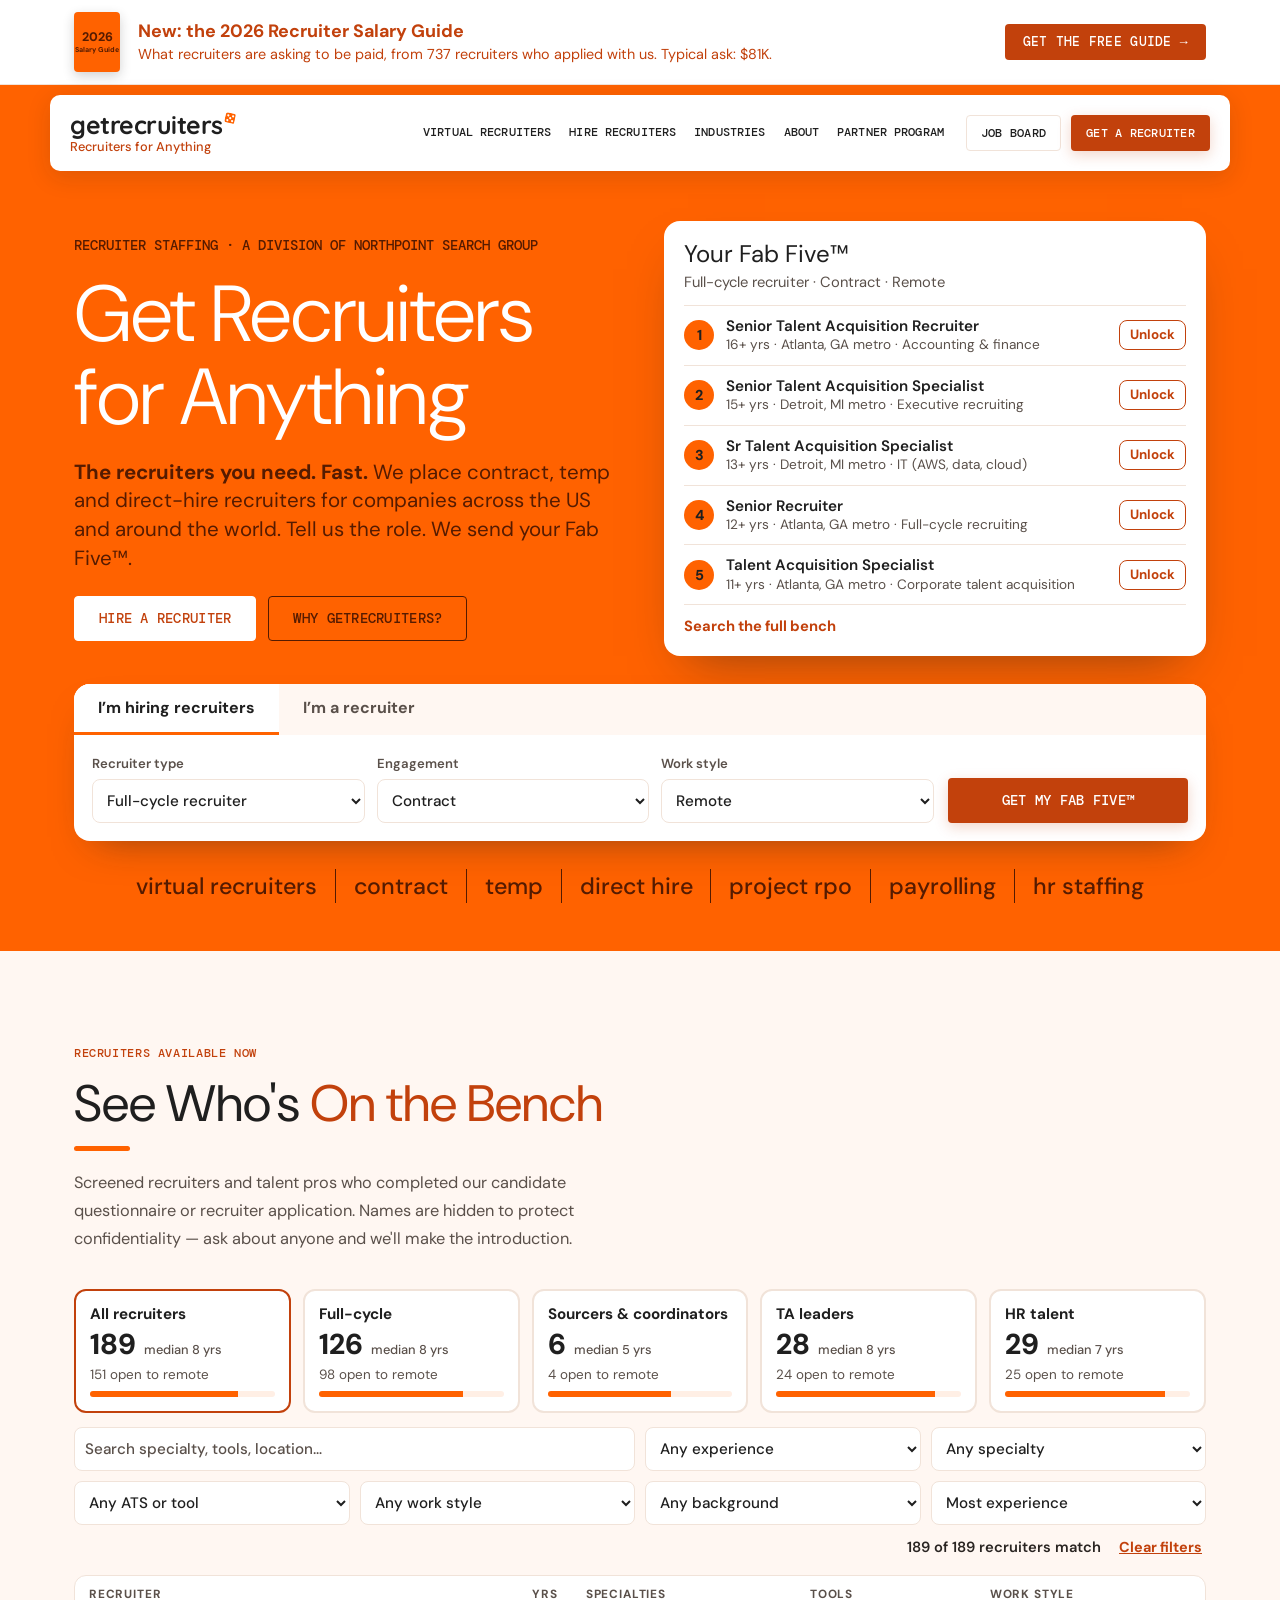
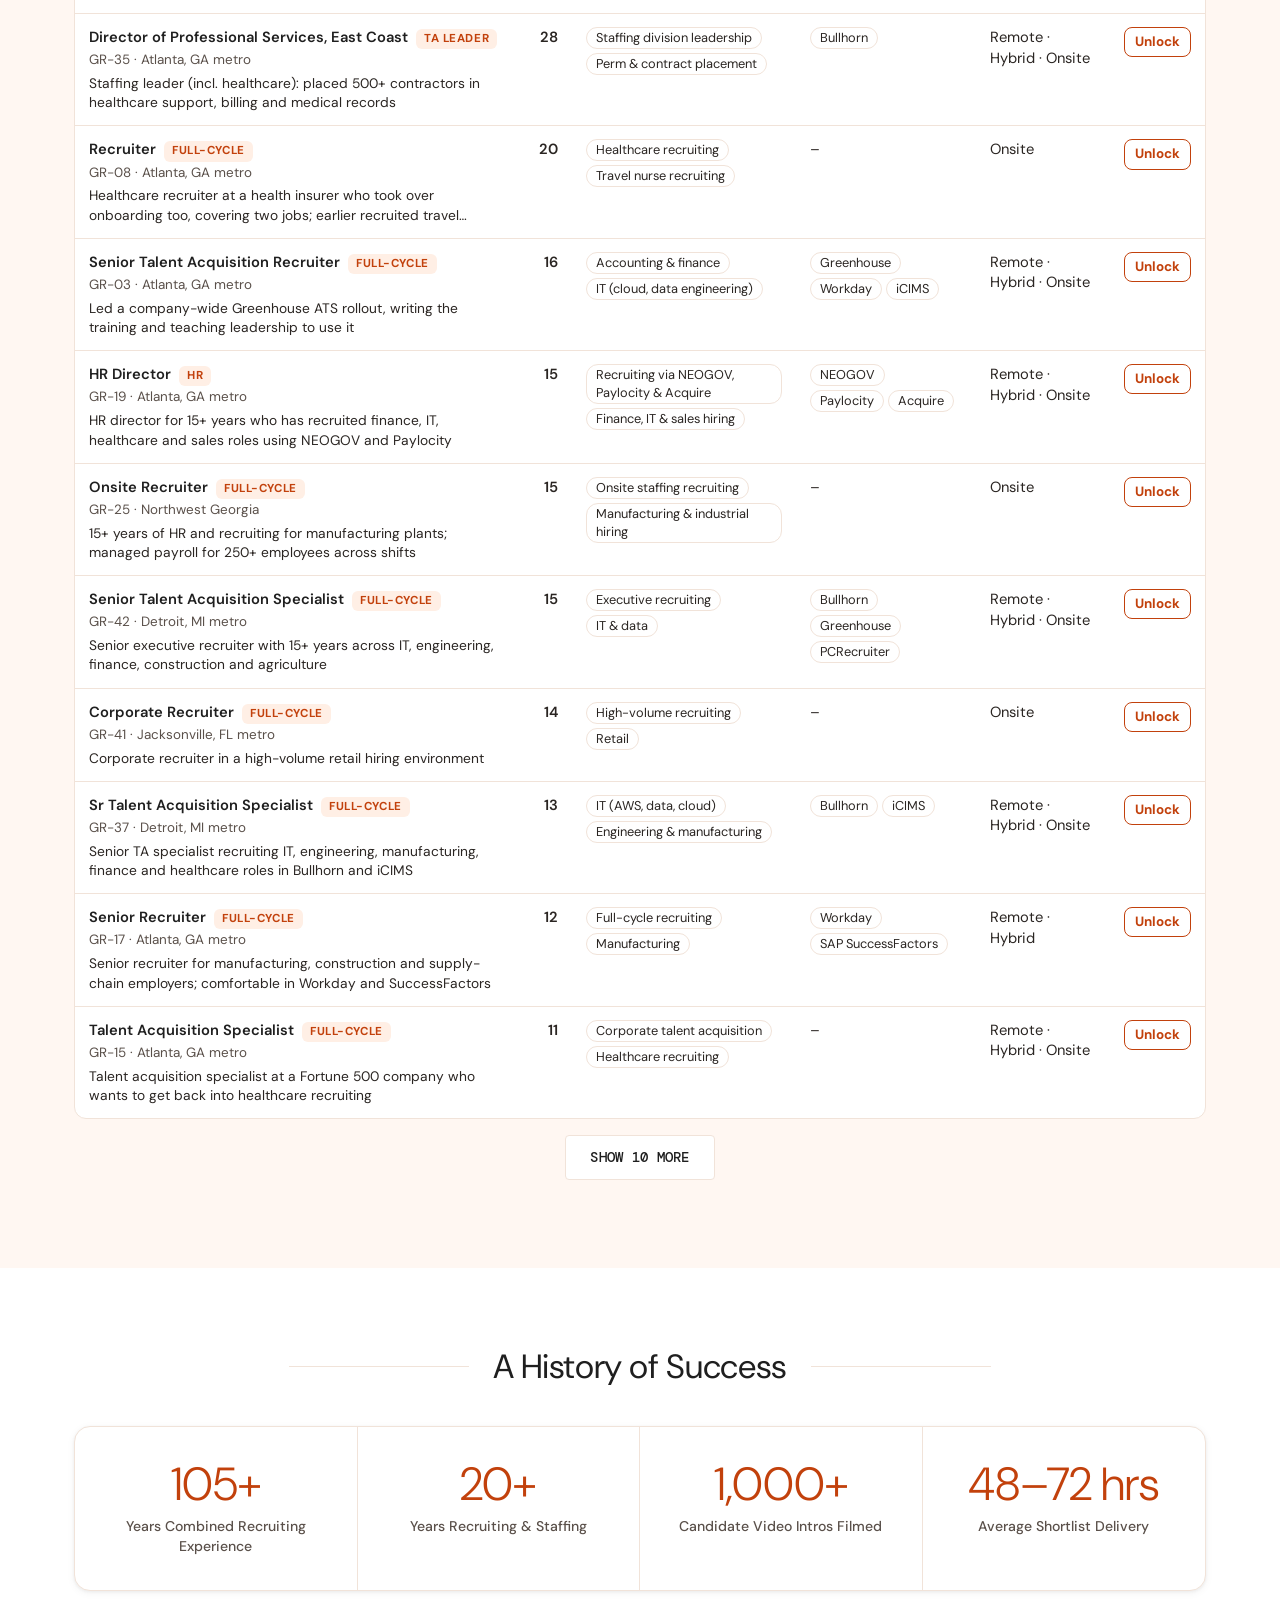
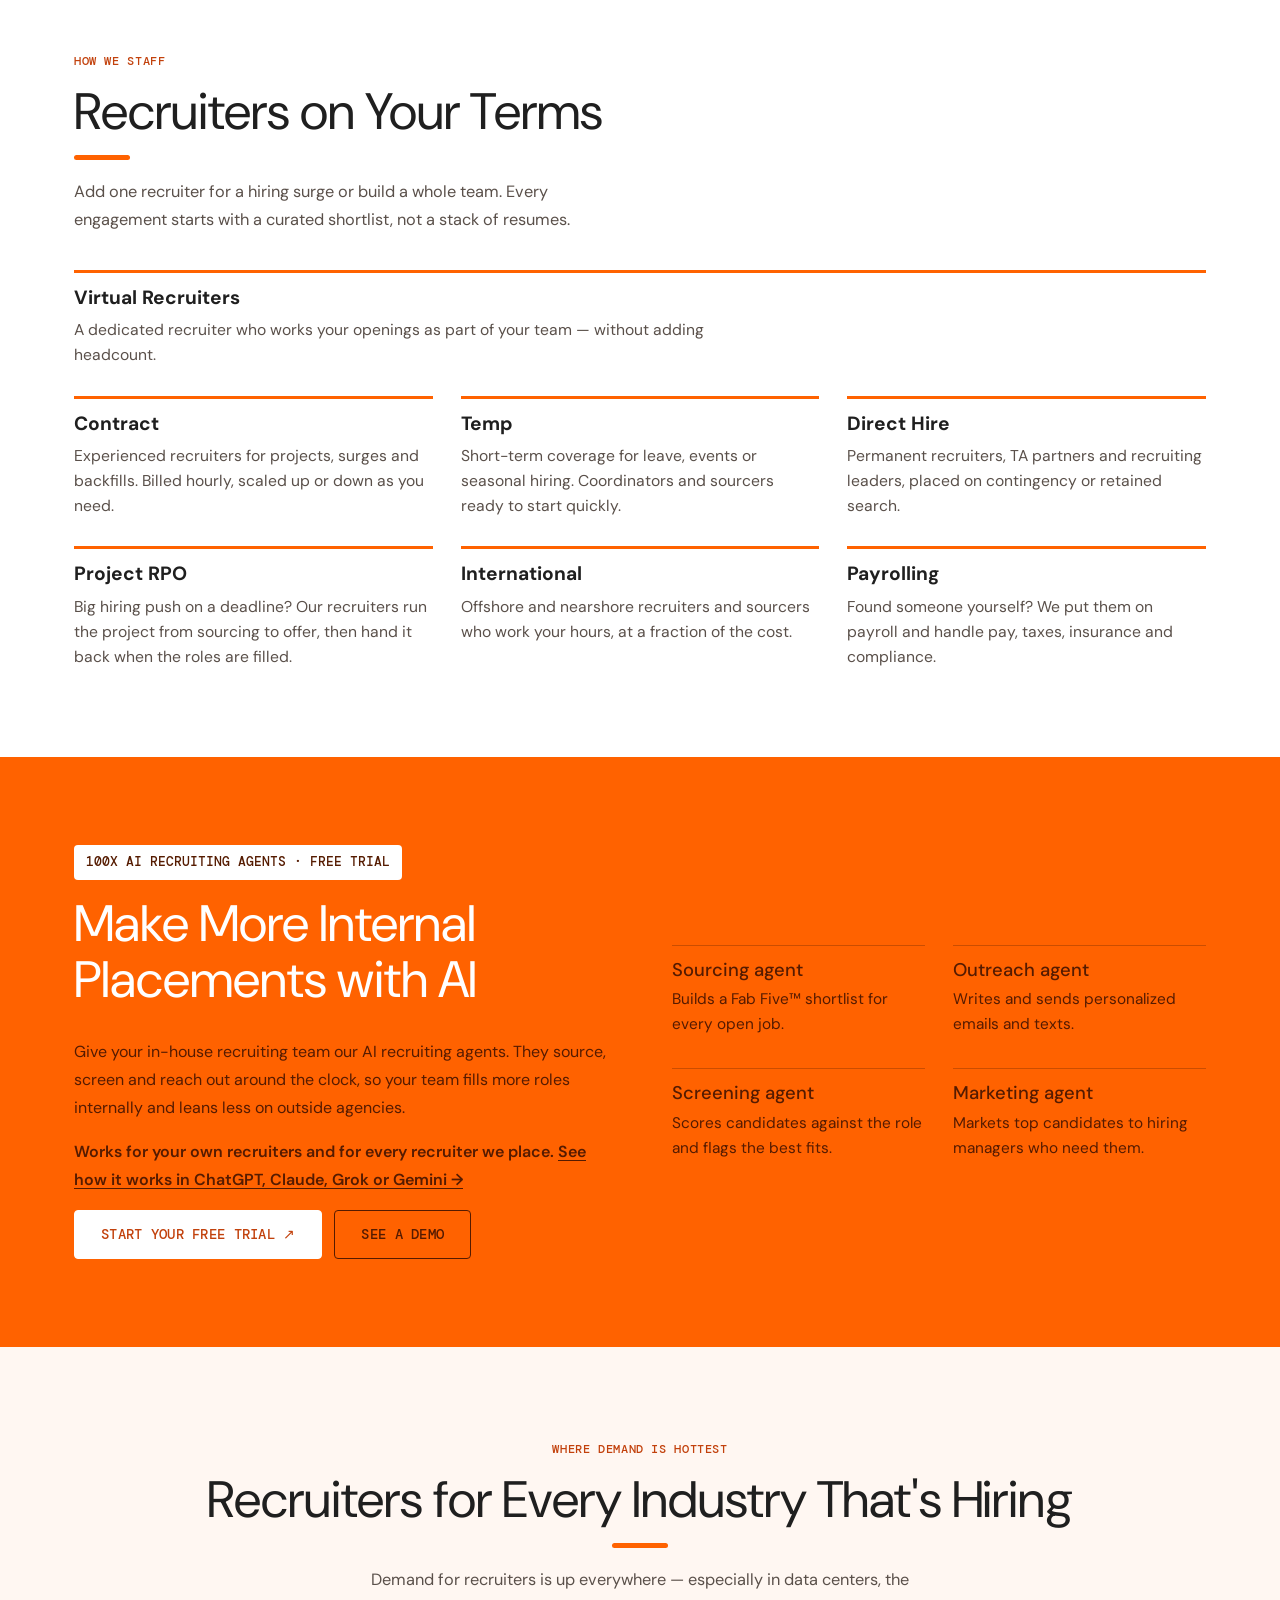
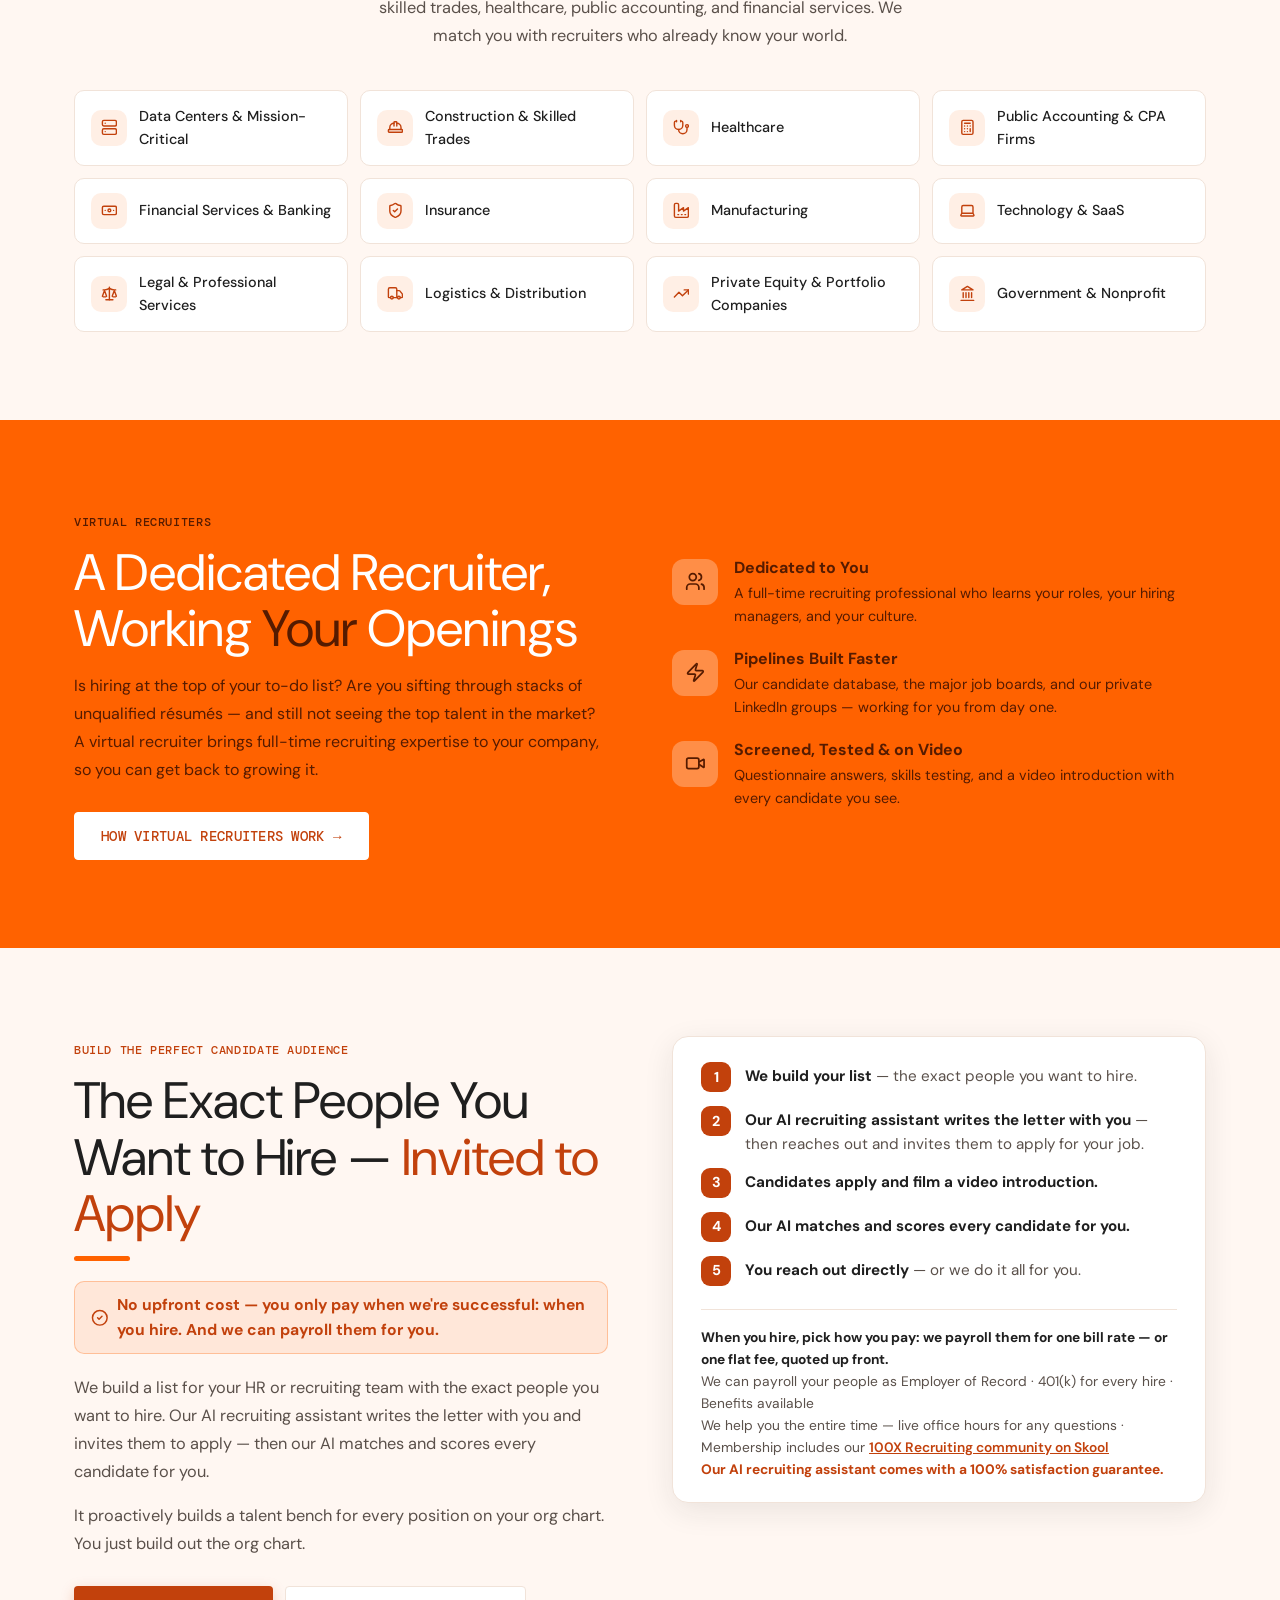
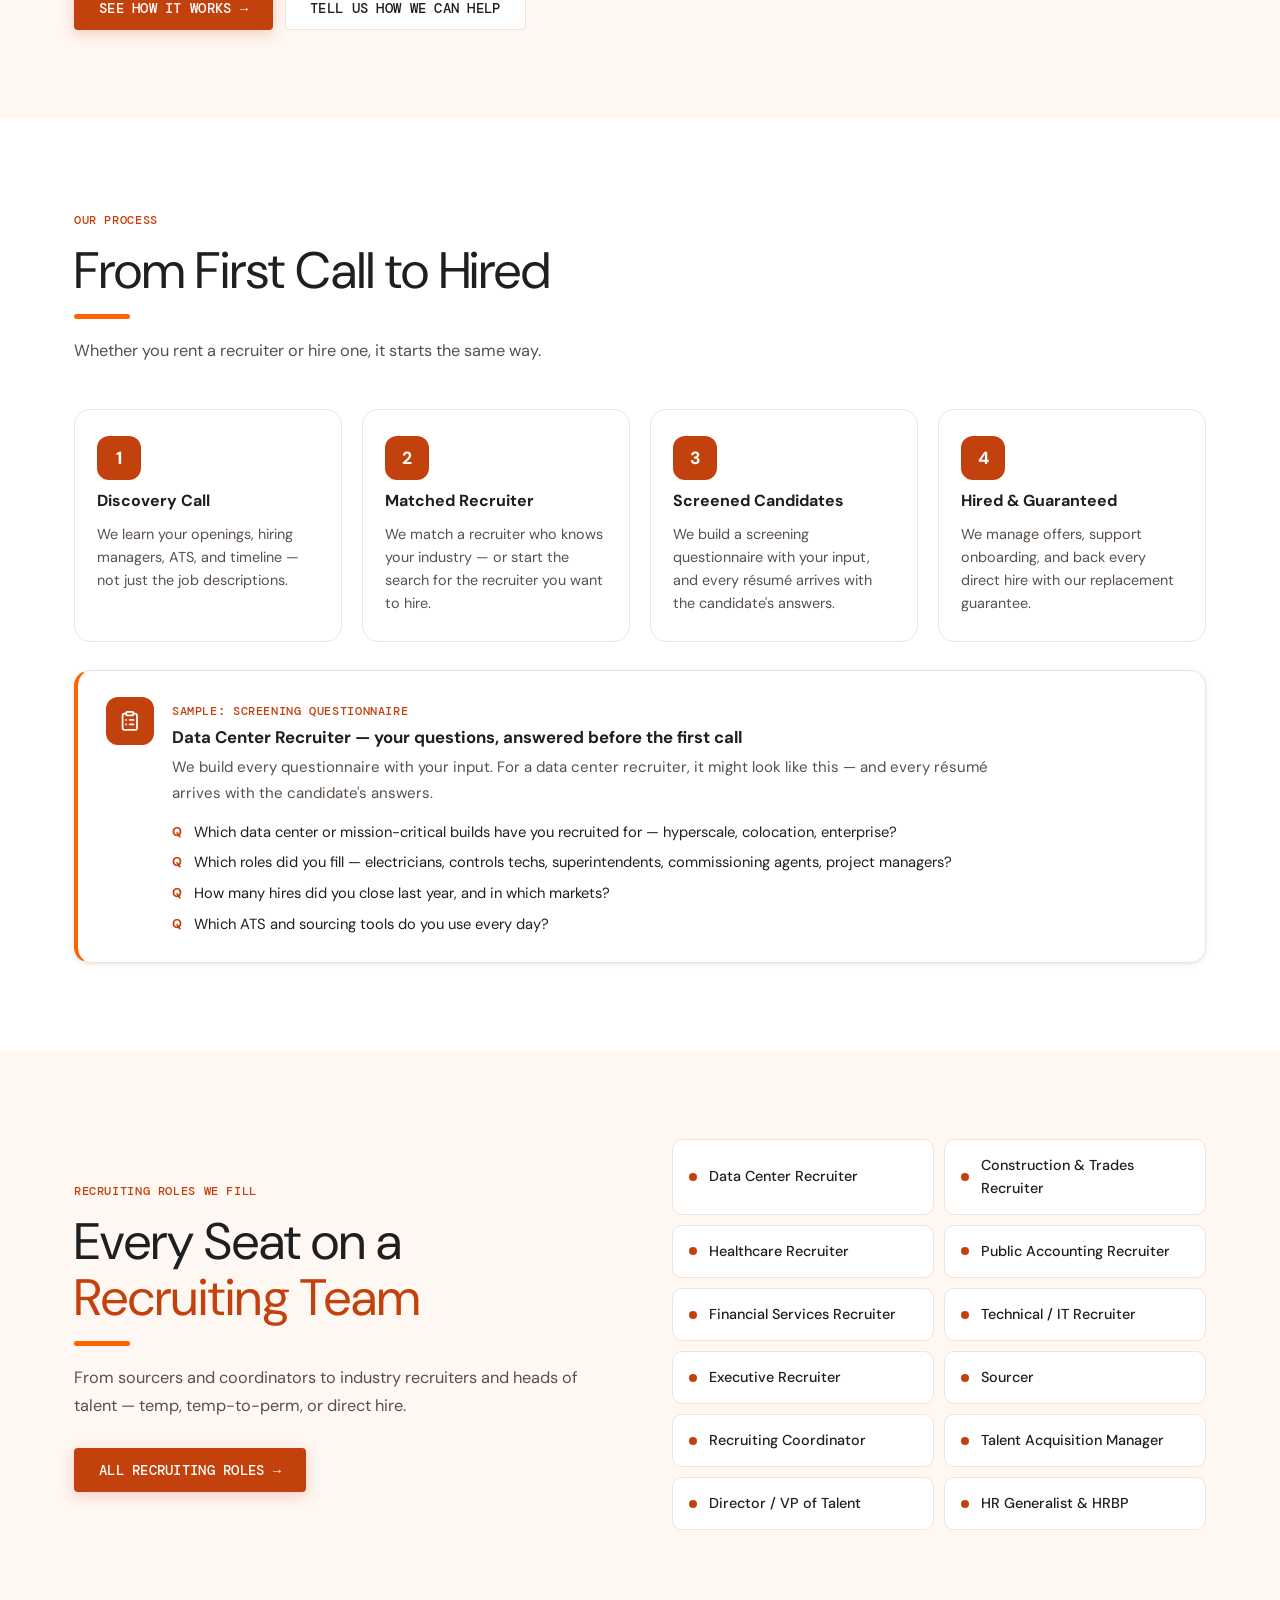
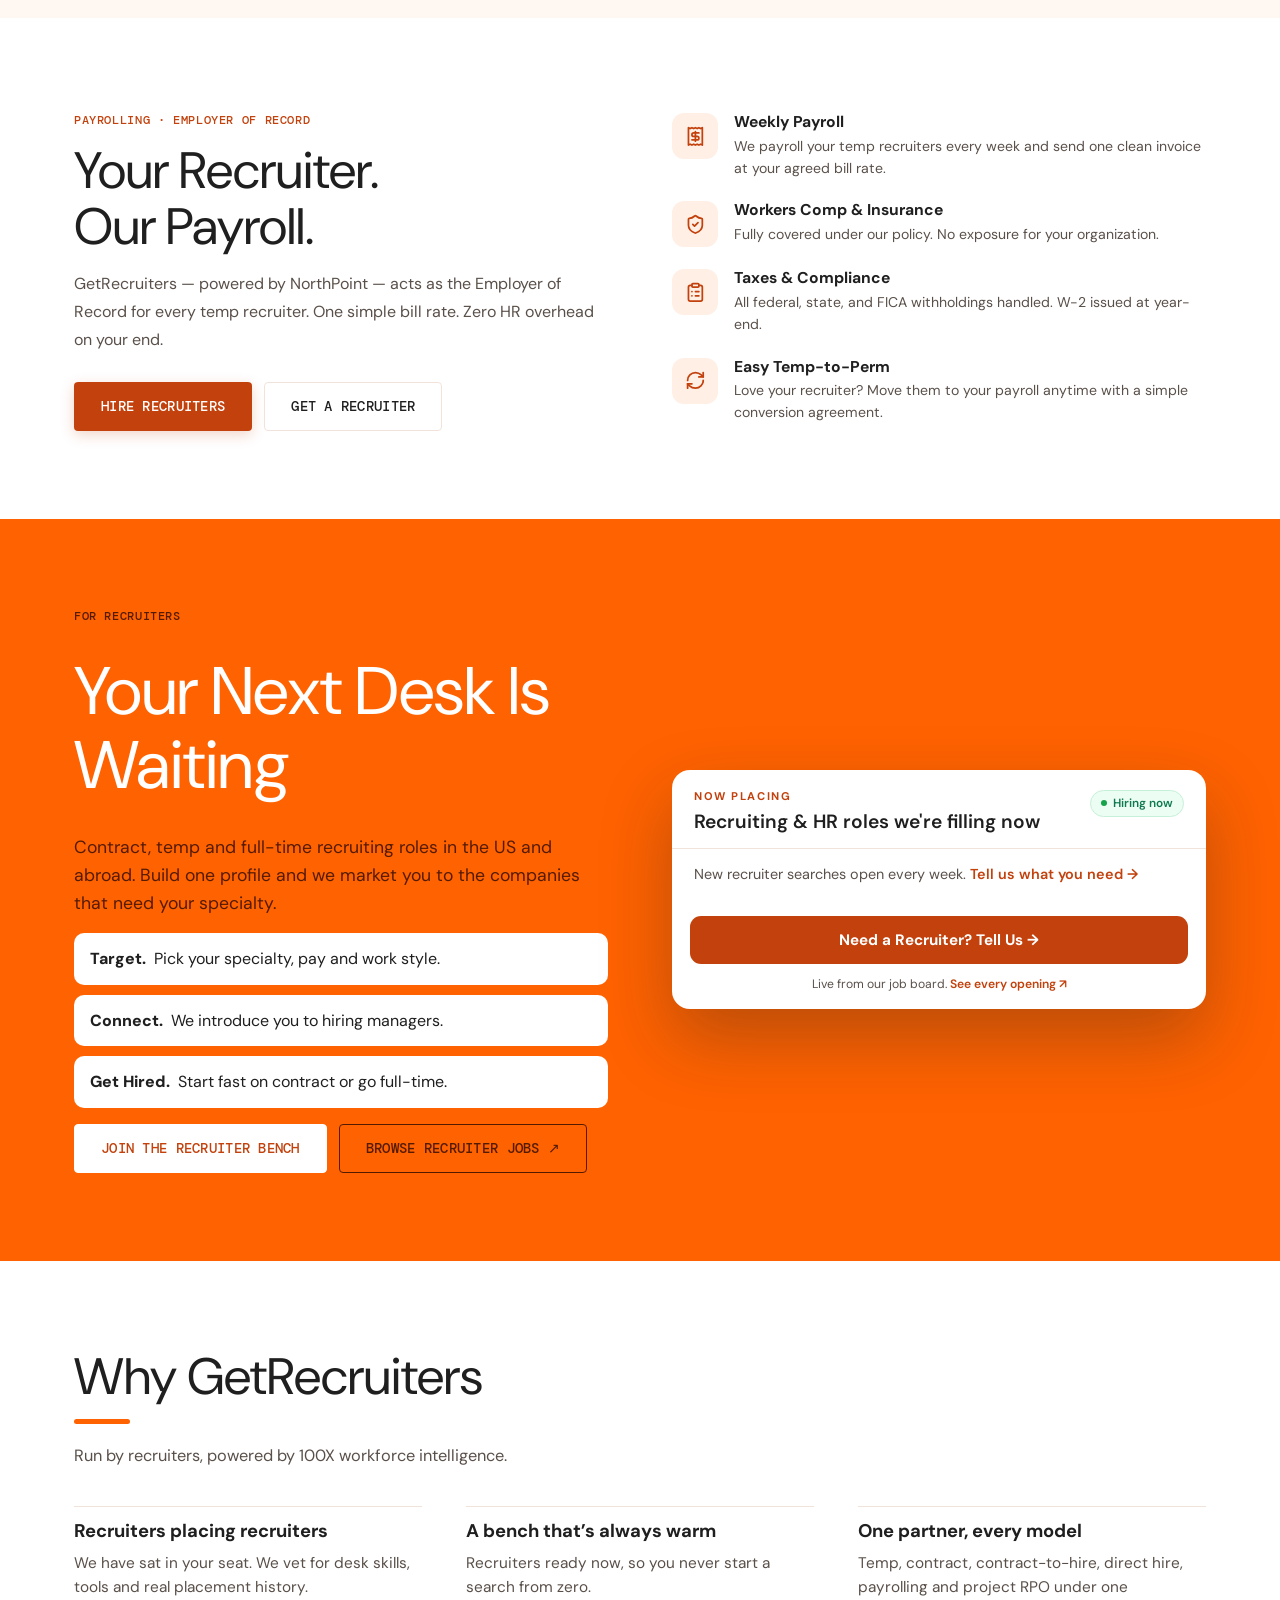
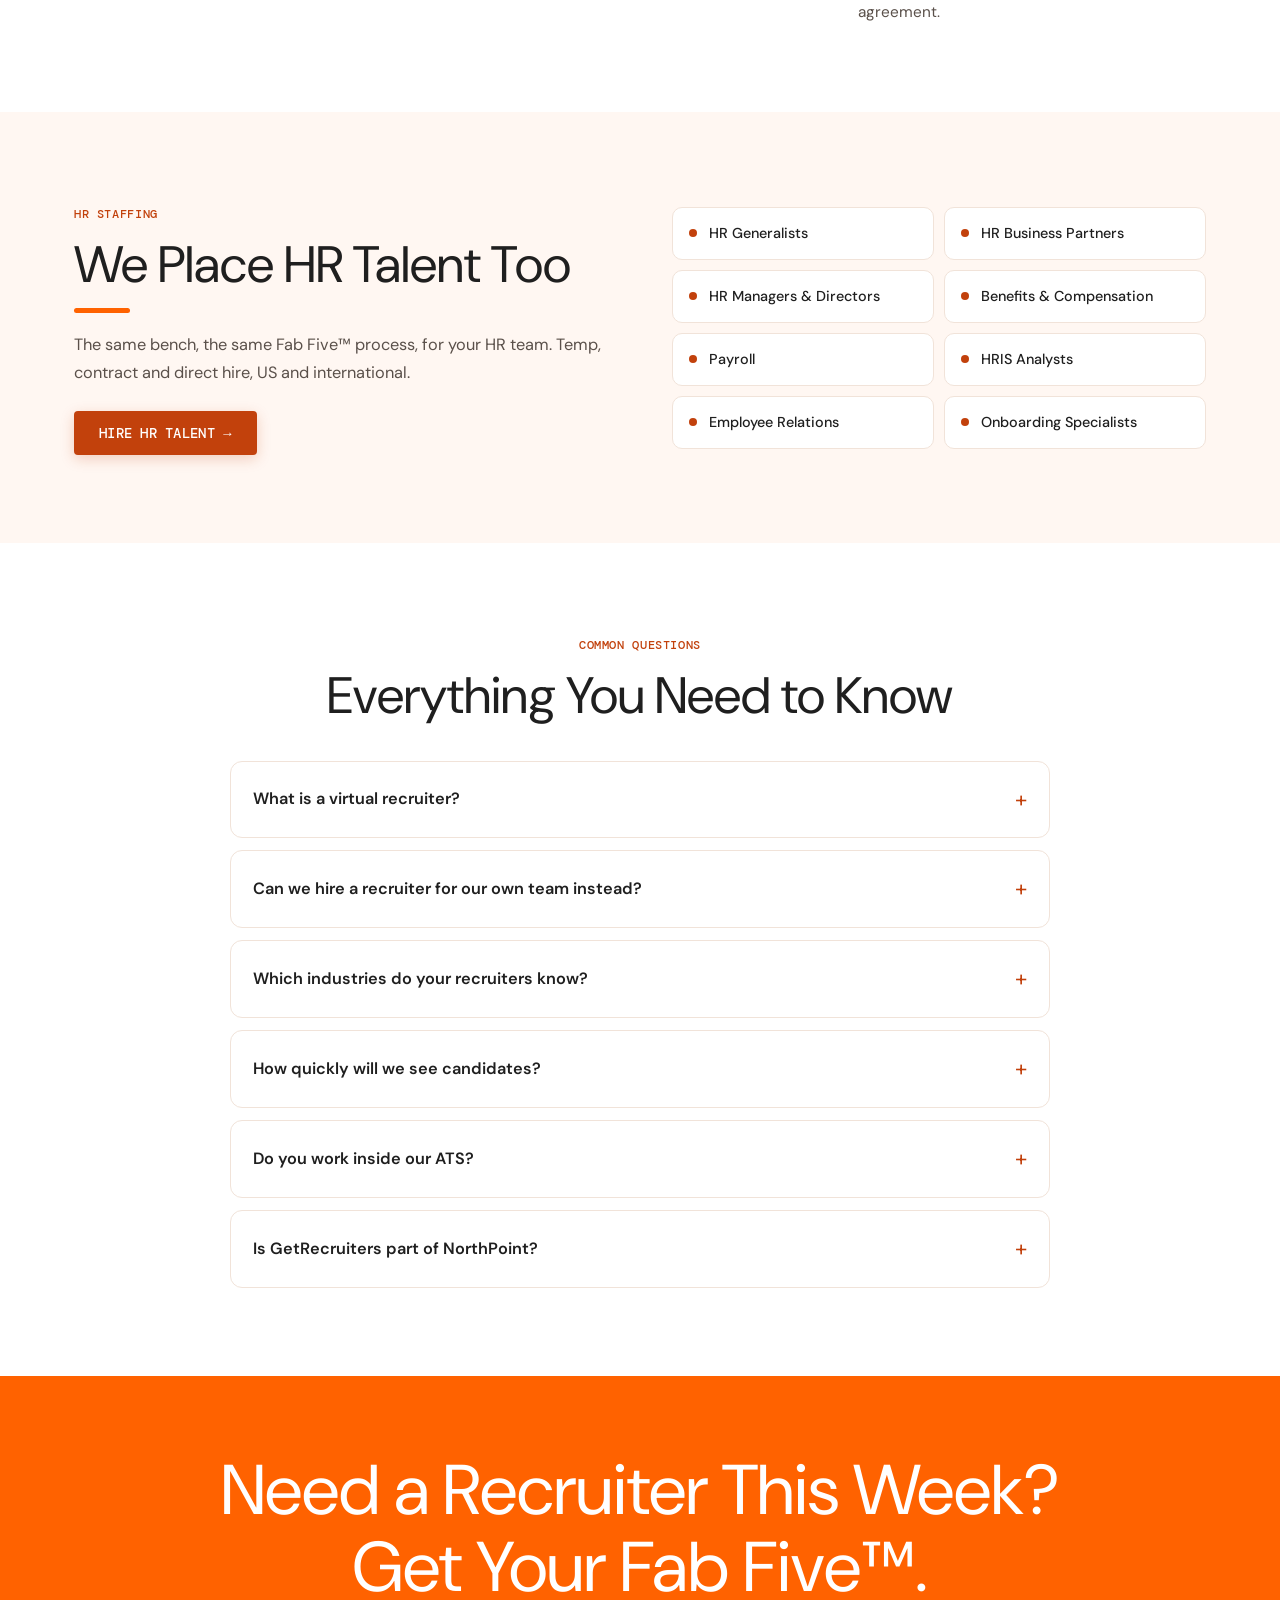
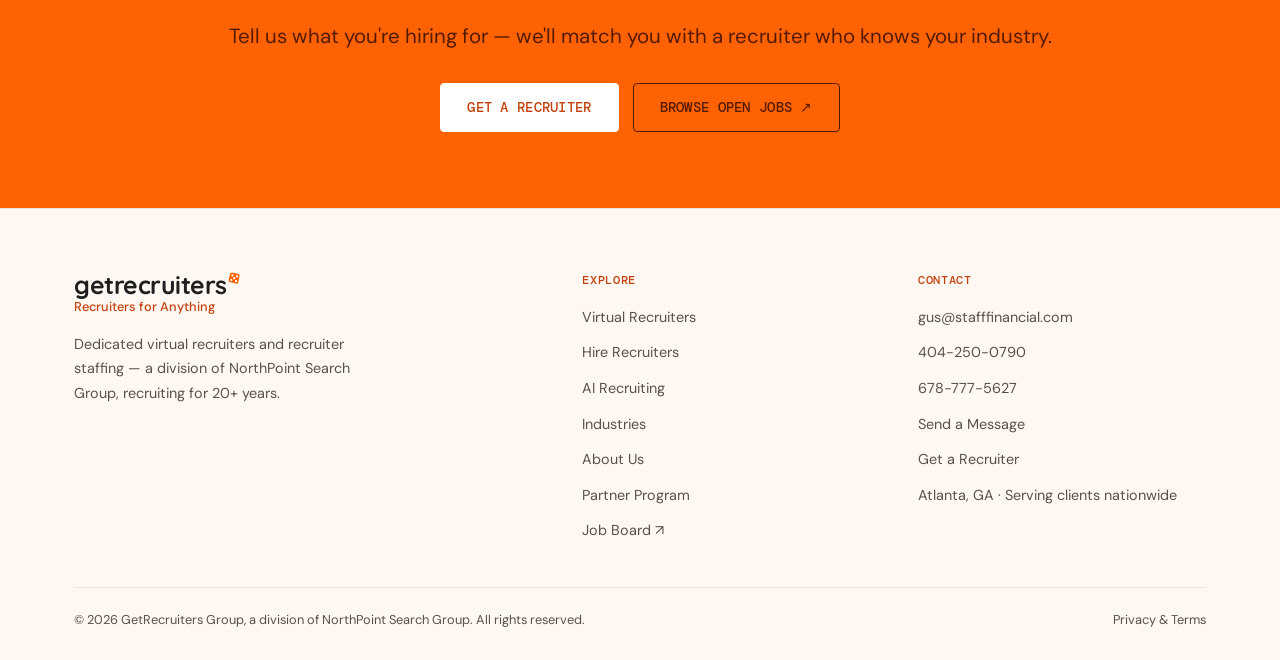
==== commit e865f23c: "Brighten the site and use light DM Sans headlines Dark bands, the footer and the salary guide banner" ====
--- a/index.html
+++ b/index.html
@@ -167,8 +167,8 @@
     <div class="hero-row">
       <div class="hero-panel">
         <p class="hero-eyebrow">Recruiter staffing · A division of NorthPoint Search Group</p>
-        <h1>Recruiters for Anything</h1>
-        <p class="hero-sub"><strong>Get the recruiters you need. Fast.</strong> We place contract, temp and direct-hire recruiters for companies across the US and around the world. Tell us the role. We send your Fab Five™.</p>
+        <h1>Get Recruiters for Anything</h1>
+        <p class="hero-sub"><strong>The recruiters you need. Fast.</strong> We place contract, temp and direct-hire recruiters for companies across the US and around the world. Tell us the role. We send your Fab Five™.</p>
         <div class="hero-actions">
           <a href="request-talent.html" class="btn btn-primary">Hire a Recruiter</a>
           <a href="#why" class="btn btn-white">Why GetRecruiters?</a>
@@ -521,11 +521,11 @@
     <div class="eor-grid">
       <div>
         <span class="section-kicker">Payrolling · Employer of Record</span>
-        <h2 class="section-title" style="color:var(--white);">Your Recruiter.<br>Our Payroll.</h2>
-        <p style="color:rgba(255,255,255,.75);line-height:1.75;margin-bottom:28px;">GetRecruiters — powered by NorthPoint — acts as the Employer of Record for every temp recruiter. One simple bill rate. Zero HR overhead on your end.</p>
+        <h2 class="section-title">Your Recruiter.<br>Our Payroll.</h2>
+        <p style="color:var(--text-muted);line-height:1.75;margin-bottom:28px;">GetRecruiters — powered by NorthPoint — acts as the Employer of Record for every temp recruiter. One simple bill rate. Zero HR overhead on your end.</p>
         <div style="display:flex;gap:12px;flex-wrap:wrap;">
-          <a href="hire-recruiters.html" class="btn btn-white btn-lg">Hire Recruiters</a>
-          <a href="request-talent.html" class="btn btn-outline-white btn-lg">Get a Recruiter</a>
+          <a href="hire-recruiters.html" class="btn btn-primary btn-lg">Hire Recruiters</a>
+          <a href="request-talent.html" class="btn btn-outline-dark btn-lg">Get a Recruiter</a>
         </div>
       </div>
       <div class="eor-features">
--- a/css/styles.css
+++ b/css/styles.css
@@ -1,11 +1,12 @@
 /* ================================================
    GetRecruiters Group — site styles
-   Solid orange bands, a floating white menu, heavy white headlines, plum buttons.
-   White on orange is for big headlines only; smaller text on orange is plum.
+   Bright orange and white bands, a floating white menu, light DM Sans headlines,
+   DM Mono for the menu and buttons. White on orange is for big headlines only;
+   smaller text on orange uses --on-orange.
    Text on white uses --brand-text so it stays readable at small sizes.
    ================================================ */
 
-@import url('https://fonts.googleapis.com/css2?family=Bricolage+Grotesque:opsz,wdth,wght@12..96,75..100,800&family=DM+Mono:wght@500&family=DM+Sans:opsz,wght@9..40,400;9..40,500;9..40,600;9..40,700;9..40,800&family=Quicksand:wght@600;700&display=swap');
+@import url('https://fonts.googleapis.com/css2?family=DM+Mono:wght@400;500&family=DM+Sans:opsz,wght@9..40,300;9..40,400;9..40,500;9..40,600;9..40,700;9..40,800&family=Quicksand:wght@600;700&display=swap');
 
 :root {
   /* Brand */
@@ -14,13 +15,13 @@
   --brand-text:  #c2410c;   /* orange text and small marks on white */
   --brand-dark:  #c2410c;
   --brand-deep:  #9a3412;
-  --plum:        #4f0021;   /* buttons and smaller text on orange */
+  --on-orange:   #551b00;   /* smaller text on orange */
   --gray-mark:   #83828a;
   --gray-dark:   #5f5e66;
 
   /* Surfaces + text */
-  --dark:        #3b0019;   /* dark bands */
-  --dark-mid:    #4f0021;
+  --dark:        #551b00;
+  --dark-mid:    #6b2a0c;
   --ink:         #1f1f1f;
   --white:       #ffffff;
   --off-white:   #fff7f2;
@@ -31,7 +32,7 @@
 
   --grad-brand:  var(--brand-dark);
   --grad-hero:   var(--brand);
-  --grad-dark:   linear-gradient(160deg, var(--dark) 0%, var(--dark-mid) 100%);
+  --grad-dark:   var(--brand-dark);
 
   --shadow-sm:   0 1px 3px rgba(31,31,31,.06), 0 2px 8px rgba(31,31,31,.05);
   --shadow:      0 8px 30px rgba(31,31,31,.09);
@@ -41,7 +42,6 @@
   --nav-h:       76px;
 
   --font-wordmark: 'Quicksand', 'Segoe UI', system-ui, sans-serif;
-  --font-display: 'Bricolage Grotesque', 'DM Sans', 'Segoe UI', system-ui, sans-serif;
   --font-head:   'DM Sans', 'Segoe UI', system-ui, sans-serif;
   --font-body:   'DM Sans', 'Segoe UI', system-ui, -apple-system, sans-serif;
   --font-mono:   'DM Mono', ui-monospace, Consolas, monospace;
@@ -58,8 +58,9 @@
   -webkit-font-smoothing: antialiased;
   overflow-x: hidden;
 }
-h1, h2, h3, h4 { font-family: var(--font-head); line-height: 1.18; font-weight: 600; letter-spacing: -.01em; color: var(--ink); }
-h1, h2 { font-family: var(--font-display); font-weight: 800; font-stretch: 92%; line-height: 1.06; letter-spacing: -.008em; }
+h1, h2, h3, h4 { font-family: var(--font-head); line-height: 1.18; font-weight: 500; color: var(--ink); }
+h1 { font-weight: 300; line-height: 1.05; }
+h2 { font-weight: 400; line-height: 1.1; }
 h1 em, h2 em, h3 em { font-style: normal; }
 a { color: inherit; text-decoration: none; }
 img { max-width: 100%; display: block; }
@@ -73,18 +74,18 @@
 /* ── Buttons ──────────────────────────────────── */
 .btn {
   display: inline-flex; align-items: center; justify-content: center; gap: 8px;
-  padding: 13px 26px;
-  border-radius: 20px 26px 18px 28px / 24px 18px 26px 20px;
-  font-family: var(--font-body); font-weight: 700; font-size: 1rem;
+  padding: 13px 24px;
+  border-radius: 4px;
+  font-family: var(--font-mono); font-weight: 500; font-size: .86rem; letter-spacing: .02em; text-transform: uppercase;
   cursor: pointer; transition: background .2s, box-shadow .2s, transform .2s, color .2s, border-color .2s;
   border: 1.5px solid transparent; text-decoration: none; white-space: nowrap; line-height: 1.2;
 }
 .btn-primary, .btn-gold {
-  background: var(--plum); color: var(--white); border-color: transparent;
-  box-shadow: 0 4px 14px rgba(79,0,33,.28);
+  background: var(--brand-dark); color: var(--white); border-color: transparent;
+  box-shadow: 0 4px 14px rgba(194,65,12,.22);
 }
 .btn-primary:hover, .btn-gold:hover {
-  box-shadow: 0 8px 22px rgba(79,0,33,.38); transform: translateY(-1px); color: var(--white);
+  box-shadow: 0 8px 22px rgba(194,65,12,.38); transform: translateY(-1px); color: var(--white);
 }
 .btn-navy { background: var(--dark); color: var(--white); border-color: var(--dark); }
 .btn-navy:hover { background: var(--dark-mid); border-color: var(--dark-mid); }
@@ -92,9 +93,9 @@
 .btn-outline-dark:hover { border-color: var(--brand-text); color: var(--brand-text); }
 .btn-outline-white { background: transparent; color: var(--white); border-color: rgba(255,255,255,.45); }
 .btn-outline-white:hover { background: rgba(255,255,255,.1); border-color: var(--white); color: var(--white); }
-.btn-white { background: var(--white); color: var(--plum); border-color: var(--white); }
+.btn-white { background: var(--white); color: var(--brand-text); border-color: var(--white); }
 .btn-white:hover { transform: translateY(-1px); box-shadow: 0 8px 22px rgba(0,0,0,.18); }
-.btn-lg { padding: 16px 30px; font-size: 1.08rem; }
+.btn-lg { padding: 15px 26px; font-size: .88rem; }
 /* gold/navy buttons used their own padding */
 .btn-gold, .btn-navy { display: inline-flex; align-items: center; padding: 12px 24px; border-radius: 4px; font-weight: 500; font-size: .86rem; border-width: 1.5px; border-style: solid; transition: all .2s; }
 
@@ -106,8 +107,8 @@
 .die { flex: none; width: .42em; height: .42em; transform: rotate(12deg); }
 .die rect { fill: var(--brand); }
 .die circle { fill: var(--white); }
-footer .brand-word { color: var(--white); }
-footer .brand-tag { color: var(--brand-light); }
+footer .brand-word { color: var(--ink); }
+footer .brand-tag { color: var(--brand-text); }
 .brand-chip { display: inline-block; }
 
 /* ── Navigation ───────────────────────────────── */
@@ -138,7 +139,7 @@
 .nav-links > li:hover > a .chevron { transform: rotate(180deg); }
 
 .nav-ctas { display: flex; gap: 10px; flex-shrink: 0; }
-.nav-ctas .btn { padding: 10px 16px; font-size: .92rem; }
+.nav-ctas .btn { padding: 10px 14px; font-size: .78rem; }
 
 /* Hover bridge so menus don't close when crossing the gap */
 .has-mega::after { content: ''; position: absolute; left: 0; right: 0; top: 100%; height: 22px; }
@@ -210,32 +211,33 @@
   .nav-links > li > a .chevron { display: none; }
   .mega-menu, .dropdown-menu, .has-mega::after { display: none !important; }
   .nav-ctas { flex-direction: column; margin-top: 14px; }
-  .nav-ctas .btn { padding: 13px 18px; font-size: 1rem; }
+  .nav-ctas .btn { padding: 13px 18px; font-size: .86rem; }
 }
 
 /* ── Badge on the request page hero ───────────── */
 .hero-badge {
   display: inline-flex; align-items: center; gap: 8px;
   font-size: .74rem; font-weight: 600; letter-spacing: .12em; text-transform: uppercase;
-  color: var(--plum); background: rgba(255,255,255,.28); border: 1px solid rgba(79,0,33,.3);
+  color: var(--on-orange); background: rgba(255,255,255,.28); border: 1px solid rgba(194,65,12,.3);
   border-radius: 100px; padding: 7px 18px; margin-bottom: 24px;
 }
-.hero-badge::before { content: ''; width: 7px; height: 7px; border-radius: 50%; background: var(--plum); }
+.hero-badge::before { content: ''; width: 7px; height: 7px; border-radius: 50%; background: var(--on-orange); }
 
 /* ── Section basics ───────────────────────────── */
 .section { padding: 88px 0; }
 .section-alt { background: var(--off-white); }
-.section-dark { background: var(--grad-dark); color: rgba(255,255,255,.75); position: relative; overflow: hidden; }
-.section-dark h2, .section-dark h3, .section-dark h4 { color: var(--white); }
+.section-dark { background: var(--brand); color: var(--on-orange); position: relative; overflow: hidden; }
+.section-dark h2 { color: var(--white); }
+.section-dark h3, .section-dark h4 { color: var(--on-orange); }
 
 .section-kicker, .section-label {
   display: inline-block; font-family: var(--font-mono); font-size: .78rem; font-weight: 500; letter-spacing: .05em; text-transform: uppercase;
   color: var(--brand-text); margin-bottom: 12px;
 }
-.section-dark .section-kicker, .eor-band .section-kicker { color: var(--brand-light); }
+.section-dark .section-kicker { color: var(--on-orange); }
 .section-title { font-size: clamp(2.1rem, 4vw, 3.2rem); color: var(--ink); margin-bottom: 14px; }
 .section-title .accent, .section-title em { color: var(--brand-text); }
-.section-dark .section-title em { color: var(--brand-light); }
+.section-dark .section-title em { color: var(--on-orange); }
 .section-divider { width: 56px; height: 5px; background: var(--brand); border-radius: 3px; margin-bottom: 18px; }
 .section-sub { font-size: 1.02rem; color: var(--text-muted); max-width: 560px; line-height: 1.72; }
 .section-head { display: flex; align-items: flex-end; justify-content: space-between; gap: 24px; flex-wrap: wrap; margin-bottom: 36px; }
@@ -262,7 +264,7 @@
 /* ── Stats ────────────────────────────────────── */
 .hero-stats { background: var(--white); padding: 72px 0 56px; }
 .stats-section-title {
-  font-family: var(--font-head); font-size: clamp(1.6rem, 3vw, 2.1rem); font-weight: 600; color: var(--ink);
+  font-family: var(--font-head); font-size: clamp(1.6rem, 3vw, 2.1rem); font-weight: 400; color: var(--ink);
   text-align: center; margin-bottom: 32px; letter-spacing: -.01em;
   display: flex; align-items: center; justify-content: center; gap: 24px;
 }
@@ -275,7 +277,7 @@
 .stat-item { text-align: center; padding: 34px 20px; border-right: 1px solid var(--border); }
 .stat-item:last-child { border-right: none; }
 .stat-num {
-  font-family: var(--font-head); font-size: 2.9rem; font-weight: 700; line-height: 1; letter-spacing: -.02em;
+  font-family: var(--font-head); font-size: 2.9rem; font-weight: 300; line-height: 1;
   background: var(--grad-brand); -webkit-background-clip: text; background-clip: text; color: transparent;
 }
 .stat-label { color: var(--text-muted); font-size: .88rem; font-weight: 500; margin-top: 10px; line-height: 1.4; }
@@ -298,13 +300,13 @@
   display: flex; align-items: center; justify-content: center; font-size: 1.3rem;
   background: rgba(255,98,0,.1); color: var(--brand-text);
 }
-.section-dark .feature-icon, .eor-band .feature-icon { background: rgba(255,178,122,.12); color: var(--brand-light); }
+.section-dark .feature-icon { background: rgba(255,255,255,.28); color: var(--on-orange); }
 .feature h4 { font-family: var(--font-body); font-size: 1rem; font-weight: 700; color: var(--ink); margin-bottom: 4px; letter-spacing: 0; }
 .feature p { font-size: .9rem; color: var(--text-muted); line-height: 1.6; }
-.section-dark .feature h4 { color: var(--white); }
-.section-dark .feature p { color: rgba(255,255,255,.66); }
+.section-dark .feature h4 { color: var(--on-orange); }
+.section-dark .feature p { color: var(--on-orange); }
 .split { display: grid; grid-template-columns: 1fr 1fr; gap: 64px; align-items: center; }
-.section-dark .split > div > p { color: rgba(255,255,255,.75); line-height: 1.75; margin-bottom: 28px; }
+.section-dark .split > div > p { color: var(--on-orange); line-height: 1.75; margin-bottom: 28px; }
 
 /* ── Process steps ────────────────────────────── */
 .steps-row { display: grid; grid-template-columns: repeat(4, 1fr); gap: 20px; margin-top: 44px; counter-reset: step; }
@@ -344,30 +346,31 @@
 }
 
 /* ── EOR band ─────────────────────────────────── */
-.eor-band { background: var(--grad-dark); padding: 88px 0; position: relative; overflow: hidden; }
-.eor-band::before { content: ''; position: absolute; inset: 0; pointer-events: none; background: radial-gradient(520px 300px at 90% 20%, rgba(255,178,122,.15), transparent 70%); }
+.eor-band { background: var(--white); padding: 88px 0; position: relative; overflow: hidden; }
 .eor-band > .container { position: relative; }
 .eor-grid { display: grid; grid-template-columns: 1fr 1fr; gap: 64px; align-items: center; }
 .eor-features { display: flex; flex-direction: column; gap: 22px; }
 .eor-feature { display: flex; gap: 16px; }
 .eor-icon-wrap {
   width: 46px; height: 46px; min-width: 46px; border-radius: 12px;
-  background: rgba(255,178,122,.12); color: var(--brand-light);
+  background: rgba(255,98,0,.1); color: var(--brand-text);
   display: flex; align-items: center; justify-content: center; font-size: 1.3rem;
 }
-.eor-feature h4 { font-family: var(--font-body); font-size: .98rem; font-weight: 700; color: var(--white); margin-bottom: 4px; letter-spacing: 0; }
-.eor-feature p { font-size: .88rem; color: rgba(255,255,255,.64); line-height: 1.55; }
+.eor-feature h4 { font-family: var(--font-body); font-size: .98rem; font-weight: 700; color: var(--ink); margin-bottom: 4px; }
+.eor-feature p { font-size: .88rem; color: var(--text-muted); line-height: 1.55; }
 
 /* ── CTA band ─────────────────────────────────── */
 .cta-band { background: var(--grad-hero); padding: 76px 0; text-align: center; position: relative; overflow: hidden; }
 .cta-band > .container { position: relative; z-index: 1; }
 .cta-band h2 { color: var(--white); font-size: clamp(2.5rem, 5.6vw, 4.4rem); margin-bottom: 16px; }
-.cta-band p { color: var(--plum); font-size: 1.28rem; line-height: 1.4; margin-bottom: 32px; }
-.cta-band .btn-outline-white { background: var(--plum); border-color: var(--plum); color: var(--white); }
-.cta-band .btn-outline-white:hover { background: var(--ink); border-color: var(--ink); color: var(--white); }
+.cta-band p { color: var(--on-orange); font-size: 1.28rem; line-height: 1.4; margin-bottom: 32px; }
+.cta-band .btn-outline-white, .section-dark .btn-outline-white { background: transparent; border-color: var(--on-orange); color: var(--on-orange); }
+.cta-band .btn-outline-white:hover, .section-dark .btn-outline-white:hover { background: var(--white); border-color: var(--white); color: var(--brand-text); }
 .cta-actions { display: flex; justify-content: center; gap: 14px; flex-wrap: wrap; }
-.cta-band .btn-primary, .cta-band .btn-gold { background: var(--white); color: var(--plum); border-color: var(--white); box-shadow: none; }
-.cta-band .btn-primary:hover, .cta-band .btn-gold:hover { color: var(--plum); box-shadow: 0 8px 22px rgba(0,0,0,.18); }
+.cta-band .btn-primary, .cta-band .btn-gold, .hero-actions .btn-primary { background: var(--white); color: var(--brand-text); border-color: var(--white); box-shadow: none; }
+.cta-band .btn-primary:hover, .cta-band .btn-gold:hover, .hero-actions .btn-primary:hover { color: var(--brand-deep); box-shadow: 0 8px 22px rgba(0,0,0,.18); }
+.hero-actions .btn-white { background: transparent; border-color: var(--on-orange); color: var(--on-orange); }
+.hero-actions .btn-white:hover { background: var(--white); border-color: var(--white); color: var(--brand-text); }
 .cta-band .btn-outline, .cta-band .btn-outline-dark { background: transparent; color: var(--white); border-color: rgba(255,255,255,.55); }
 .cta-band .btn-outline:hover, .cta-band .btn-outline-dark:hover { background: rgba(255,255,255,.1); border-color: var(--white); color: var(--white); }
 .btn-outline { background: var(--white); color: var(--ink); border-color: var(--border); }
@@ -378,8 +381,9 @@
 .num-steps li strong { color: var(--ink); }
 .num-steps li::before { content: counter(ns); position: absolute; left: 0; top: -3px; width: 30px; height: 30px; border-radius: 9px; background: var(--grad-brand); color: var(--white); font-family: var(--font-head); font-weight: 700; font-size: .9rem; display: flex; align-items: center; justify-content: center; }
 .panel .num-steps { margin: 0 0 20px; }
-.on-dark .num-steps li { color: rgba(255,255,255,.75); }
-.on-dark .num-steps li strong { color: var(--white); }
+.on-dark .num-steps li { color: var(--on-orange); }
+.on-dark .num-steps li strong { color: var(--on-orange); }
+.on-dark .num-steps li::before { background: var(--white); color: var(--brand-text); }
 .audience-extras { border-top: 1px solid var(--border); padding-top: 16px; font-size: .86rem; color: var(--text-muted); line-height: 1.6; }
 .audience-extras strong { color: var(--brand-text); }
 .audience-extras .fee-line { color: var(--ink); }
@@ -388,8 +392,8 @@
 .pay-when-hire .ico { font-size: 1.1rem; color: var(--brand-text); }
 .pay-when-hire .pwh-2 { white-space: nowrap; }
 @media (max-width: 560px) { .pay-when-hire { align-items: flex-start; } .pay-when-hire .pwh-2 { white-space: normal; } }
-.pay-when-hire--dark { color: var(--white); background: rgba(255,178,122,.14); border-color: rgba(255,178,122,.4); }
-.pay-when-hire--dark .ico { color: var(--brand-light); }
+.pay-when-hire--dark { color: var(--on-orange); background: rgba(255,255,255,.3); border-color: rgba(255,255,255,.5); }
+.pay-when-hire--dark .ico { color: var(--on-orange); }
 
 /* ── Industries ───────────────────────────────── */
 .industry-grid { display: grid; grid-template-columns: repeat(4, 1fr); gap: 12px; margin-top: 40px; }
@@ -442,12 +446,12 @@
 .page-hero-photo { position: absolute; inset: 0 0 0 auto; width: 38%; background-color: var(--dark); background-size: cover; background-repeat: no-repeat; }
 .page-hero > .container { position: relative; z-index: 1; }
 .page-hero > .container > * { max-width: 58%; }
-.page-hero h1 { color: var(--white); font-size: clamp(2.7rem, 5.6vw, 4.5rem); margin-bottom: 16px; }
-.page-hero h1 em { color: var(--plum); }
-.page-hero p { color: var(--plum); font-size: 1.28rem; line-height: 1.4; }
-.breadcrumb { display: flex; align-items: center; gap: 8px; margin-bottom: 16px; font-size: .85rem; color: var(--plum); }
-.breadcrumb a { color: var(--plum); text-decoration: underline; }
-.breadcrumb span { color: var(--plum); }
+.page-hero h1 { color: var(--white); font-size: clamp(2.6rem, 5.2vw, 4.2rem); margin-bottom: 16px; }
+.page-hero h1 em { color: var(--on-orange); }
+.page-hero p { color: var(--on-orange); font-size: 1.28rem; line-height: 1.4; }
+.breadcrumb { display: flex; align-items: center; gap: 8px; margin-bottom: 16px; font-size: .85rem; color: var(--on-orange); }
+.breadcrumb a { color: var(--on-orange); text-decoration: underline; }
+.breadcrumb span { color: var(--on-orange); }
 
 /* ── Tab strip ────────────────────────────────── */
 .tab-strip { display: flex; gap: 4px; border-bottom: 1px solid var(--border); margin-bottom: 32px; flex-wrap: wrap; }
@@ -483,17 +487,17 @@
 @media (max-width: 560px) { .example-callout { flex-direction: column; padding: 22px 20px; } }
 
 /* ── Footer ───────────────────────────────────── */
-footer { background: var(--dark); padding: 64px 0 30px; color: rgba(255,255,255,.7); }
+footer { background: var(--off-white); border-top: 1px solid var(--border); padding: 64px 0 30px; color: var(--text-muted); }
 .footer-grid { display: grid; grid-template-columns: 1.6fr 1fr 1fr; gap: 48px; margin-bottom: 44px; }
-.footer-brand p { font-size: .9rem; color: rgba(255,255,255,.58); line-height: 1.7; margin-top: 18px; max-width: 320px; }
-.footer-col h4 { font-family: var(--font-body); font-size: .74rem; font-weight: 700; letter-spacing: .14em; text-transform: uppercase; color: var(--brand-light); margin-bottom: 16px; }
+.footer-brand p { font-size: .9rem; color: var(--text-muted); line-height: 1.7; margin-top: 18px; max-width: 320px; }
+.footer-col h4 { font-family: var(--font-mono); font-size: .78rem; font-weight: 500; letter-spacing: .05em; text-transform: uppercase; color: var(--brand-text); margin-bottom: 16px; }
 .footer-col ul { list-style: none; display: flex; flex-direction: column; gap: 10px; }
-.footer-col a, .footer-col span { color: rgba(255,255,255,.66); font-size: .9rem; transition: color .18s; }
-.footer-col a:hover { color: var(--white); }
-.footer-divider { border: none; border-top: 1px solid rgba(255,255,255,.08); margin-bottom: 22px; }
-.footer-bottom { display: flex; justify-content: space-between; align-items: center; font-size: .8rem; color: rgba(255,255,255,.42); flex-wrap: wrap; gap: 10px; }
-.footer-bottom a { color: rgba(255,255,255,.6); }
-.footer-bottom a:hover { color: var(--white); }
+.footer-col a, .footer-col span { color: var(--text-muted); font-size: .9rem; transition: color .18s; }
+.footer-col a:hover { color: var(--brand-text); }
+.footer-divider { border: none; border-top: 1px solid var(--border); margin-bottom: 22px; }
+.footer-bottom { display: flex; justify-content: space-between; align-items: center; font-size: .8rem; color: var(--text-muted); flex-wrap: wrap; gap: 10px; }
+.footer-bottom a { color: var(--text-muted); }
+.footer-bottom a:hover { color: var(--brand-text); }
 /* legacy footer wordmark classes */
 .footer-logo-main { font-family: var(--font-head); font-size: 1.15rem; font-weight: 600; color: var(--white); display: block; }
 .footer-logo-sub  { font-size: .64rem; font-weight: 600; letter-spacing: .12em; text-transform: uppercase; color: var(--brand-light); display: block; margin-top: 2px; }
@@ -578,26 +582,26 @@
 .svc-blocks { margin-top: 40px; }
 .svc-blocks > .svc-block:first-child { margin-top: 0; }
 .pill-tag { display: inline-block; margin-bottom: 18px; padding: 5px 14px; border-radius: 20px; font-size: .75rem; font-weight: 700; letter-spacing: .1em; text-transform: uppercase; color: var(--brand-dark); background: rgba(255,98,0,.12); border: 1px solid rgba(255,98,0,.3); }
-.svc-aside { background: linear-gradient(135deg, var(--dark) 0%, var(--dark-mid) 100%); border-radius: var(--radius-lg); padding: 40px; color: rgba(255,255,255,.8); }
-.svc-aside .aside-ico { font-size: 2.2rem; color: var(--brand-light); margin-bottom: 8px; }
-.svc-aside h4 { color: var(--white); font-size: 1.2rem; margin-bottom: 12px; }
+.svc-aside { background: var(--white); border: 1px solid var(--border); border-radius: var(--radius-lg); padding: 40px; color: var(--text); }
+.svc-aside .aside-ico { font-size: 2.2rem; color: var(--brand-text); margin-bottom: 8px; }
+.svc-aside h4 { color: var(--ink); font-size: 1.2rem; margin-bottom: 12px; }
 .svc-aside ul { list-style: none; display: flex; flex-direction: column; gap: 10px; font-size: .9rem; }
-.svc-aside .fee { margin-top: 24px; padding-top: 24px; border-top: 1px solid rgba(255,255,255,.12); }
-.svc-aside .fee-label { font-size: .75rem; letter-spacing: .1em; text-transform: uppercase; color: var(--brand-light); font-weight: 700; margin-bottom: 6px; }
-.svc-aside .fee-text { color: rgba(255,255,255,.72); font-size: .88rem; line-height: 1.6; }
-.svc-aside .fee-text a { color: var(--brand-light); font-weight: 600; text-decoration: underline; }
-.svc-block--dark { background: linear-gradient(135deg, var(--dark) 0%, var(--dark-mid) 100%); border-color: rgba(255,255,255,.1); }
-.svc-block--dark h3 { color: var(--white); }
-.svc-block--dark > div > p { color: rgba(255,255,255,.75); }
-.svc-block--dark .pill-tag { color: var(--brand-light); background: rgba(255,98,0,.25); border-color: rgba(255,98,0,.5); }
-.svc-block--dark .checklist li { color: rgba(255,255,255,.8); }
-.svc-block--dark .checklist li strong { color: var(--white); }
-.svc-block--dark .checklist li::before { background: rgba(255,178,122,.16); color: var(--brand-light); }
-.svc-block--dark .svc-aside { background: rgba(255,255,255,.06); border: 1px solid rgba(255,255,255,.12); }
+.svc-aside .fee { margin-top: 24px; padding-top: 24px; border-top: 1px solid var(--border); }
+.svc-aside .fee-label { font-size: .75rem; letter-spacing: .1em; text-transform: uppercase; color: var(--brand-text); font-weight: 700; margin-bottom: 6px; }
+.svc-aside .fee-text { color: var(--text-muted); font-size: .88rem; line-height: 1.6; }
+.svc-aside .fee-text a { color: var(--brand-text); font-weight: 600; text-decoration: underline; }
+.svc-block--dark { background: var(--brand); border-color: var(--brand); }
+.svc-block--dark h3 { color: var(--white); font-weight: 400; }
+.svc-block--dark > div > p { color: var(--on-orange); }
+.svc-block--dark .pill-tag { color: var(--brand-text); background: var(--white); border-color: var(--white); }
+.svc-block--dark .checklist li { color: var(--on-orange); }
+.svc-block--dark .checklist li strong { color: var(--on-orange); }
+.svc-block--dark .checklist li::before { background: rgba(255,255,255,.3); color: var(--on-orange); }
+.svc-block--dark .svc-aside { border: 0; }
 .svc-block--top { align-items: start; }
 .tool-cards { display: flex; flex-direction: column; gap: 20px; }
 .tool-card { display: flex; gap: 20px; align-items: flex-start; padding: 28px; background: var(--white); border: 1px solid var(--border); border-radius: var(--radius-lg); }
-.tool-card .tool-ico { width: 48px; height: 48px; min-width: 48px; border-radius: 12px; display: flex; align-items: center; justify-content: center; font-size: 1.35rem; color: var(--white); background: linear-gradient(135deg, var(--dark), var(--dark-mid)); }
+.tool-card .tool-ico { width: 48px; height: 48px; min-width: 48px; border-radius: 12px; display: flex; align-items: center; justify-content: center; font-size: 1.35rem; color: var(--white); background: var(--brand-dark); }
 .tool-card h4 { font-size: 1rem; margin-bottom: 6px; }
 .tool-card p { color: var(--text-muted); font-size: .9rem; line-height: 1.6; }
 
@@ -605,9 +609,9 @@
 .optin-hero { position: relative; overflow: hidden; padding: calc(var(--nav-h) + 84px) 0 96px; background-color: var(--dark); background-size: cover; background-position: center; }
 .optin-hero::after { content: ''; position: absolute; inset: 0; background: var(--grad-hero); }
 .optin-hero > .container { position: relative; z-index: 2; }
-.optin-hero h1 { color: var(--white); font-size: clamp(2.6rem, 5vw, 4rem); margin-bottom: 16px; max-width: 600px; }
-.optin-hero h1 em { color: var(--plum); }
-.optin-hero p { color: var(--plum); font-size: 1.2rem; line-height: 1.5; max-width: 560px; }
+.optin-hero h1 { color: var(--white); font-size: clamp(2.5rem, 4.8vw, 3.8rem); margin-bottom: 16px; max-width: 600px; }
+.optin-hero h1 em { color: var(--on-orange); }
+.optin-hero p { color: var(--on-orange); font-size: 1.2rem; line-height: 1.5; max-width: 560px; }
 .optin-layout { display: grid; grid-template-columns: 1fr 1.5fr; gap: 60px; align-items: start; margin-top: -60px; position: relative; z-index: 10; }
 .optin-pitch { padding-top: 96px; }
 .optin-steps { display: flex; flex-direction: column; gap: 20px; margin-top: 24px; }
@@ -666,14 +670,14 @@
 
 
 /* Salary guide banner at the top of the home page */
-.guide-band { display: block; background: var(--plum); color: var(--white); text-decoration: none; }
+.guide-band { display: block; background: var(--white); border-bottom: 1px solid var(--border); color: var(--brand-text); text-decoration: none; }
 .guide-band-inner { display: flex; align-items: center; gap: 18px; padding-top: 12px; padding-bottom: 12px; }
-.guide-band-cover { display: grid; place-content: center; gap: 2px; flex: none; width: 46px; height: 60px; border-radius: 4px; background: var(--grad-hero); color: var(--plum); font: 800 .78rem/1 var(--font-head); text-align: center; box-shadow: 0 4px 12px rgba(31,31,31,.2); }
+.guide-band-cover { display: grid; place-content: center; gap: 2px; flex: none; width: 46px; height: 60px; border-radius: 4px; background: var(--grad-hero); color: var(--on-orange); font: 800 .78rem/1 var(--font-head); text-align: center; box-shadow: 0 4px 12px rgba(31,31,31,.2); }
 .guide-band-cover small { font-size: .44rem; font-weight: 700; line-height: 1.05; }
 .guide-band-text { display: grid; gap: 2px; flex: 1; min-width: 0; }
-.guide-band-text strong { font-family: var(--font-head); font-size: 1.12rem; font-weight: 700; color: var(--white); line-height: 1.25; }
-.guide-band-text span { font-size: .9rem; color: var(--white); line-height: 1.4; }
-.guide-band-go { flex: none; padding: 10px 20px; border-radius: 20px 26px 18px 28px / 24px 18px 26px 20px; background: var(--brand); color: var(--plum); font: 700 .95rem/1.2 var(--font-body); white-space: nowrap; transition: transform .2s, box-shadow .2s; }
+.guide-band-text strong { font-family: var(--font-head); font-size: 1.12rem; font-weight: 700; color: var(--brand-text); line-height: 1.25; }
+.guide-band-text span { font-size: .9rem; color: var(--brand-text); line-height: 1.4; }
+.guide-band-go { flex: none; padding: 10px 18px; border-radius: 4px; background: var(--brand-dark); color: var(--white); font: 500 .82rem/1.2 var(--font-mono); letter-spacing: .02em; text-transform: uppercase; white-space: nowrap; transition: transform .2s, box-shadow .2s; }
 .guide-band:hover .guide-band-go { transform: translateY(-1px); box-shadow: 0 8px 22px rgba(0,0,0,.18); }
 @media (max-width: 720px) {
   .guide-band-cover { display: none; }
@@ -687,13 +691,13 @@
 .hero > .container { position: relative; z-index: 1; display: grid; gap: 28px; }
 .hero-row { display: grid; grid-template-columns: minmax(0, 1fr) minmax(0, 1fr); gap: clamp(24px, 4vw, 48px); }
 .hero-panel { display: grid; gap: 18px; align-content: center; justify-items: start; }
-.hero-eyebrow { font: 500 .9rem/1.3 var(--font-mono); text-transform: uppercase; text-wrap: balance; color: var(--plum); }
-.hero-panel h1 { font: 800 clamp(3.3rem, 7vw, 6rem)/1 var(--font-display); font-stretch: 90%; letter-spacing: -.008em; color: var(--white); text-wrap: balance; }
-.hero-sub { max-width: 44ch; font-size: 1.28rem; line-height: 1.4; color: var(--plum); }
+.hero-eyebrow { font: 500 .9rem/1.3 var(--font-mono); text-transform: uppercase; text-wrap: balance; color: var(--on-orange); }
+.hero-panel h1 { font: 300 clamp(3rem, 6.2vw, 5.2rem)/1.05 var(--font-head); color: var(--white); text-wrap: balance; }
+.hero-sub { max-width: 44ch; font-size: 1.28rem; line-height: 1.4; color: var(--on-orange); }
 .hero-actions { display: flex; flex-wrap: wrap; gap: 12px; margin-top: 6px; }
 .lines { display: flex; flex-wrap: wrap; justify-content: center; list-style: none; text-align: center; }
-.lines li + li { border-left: 1.5px solid var(--plum); }
-.lines a { display: block; padding: 2px clamp(10px, 1.4vw, 20px); font: 500 clamp(1.15rem, 1.9vw, 1.45rem)/1.3 var(--font-head); color: var(--plum); }
+.lines li + li { border-left: 1.5px solid var(--on-orange); }
+.lines a { display: block; padding: 2px clamp(10px, 1.4vw, 20px); font: 500 clamp(1.15rem, 1.9vw, 1.45rem)/1.3 var(--font-head); color: var(--on-orange); }
 .lines a:hover { text-decoration: underline; text-underline-offset: 5px; }
 
 .search-card { background: var(--white); border-radius: var(--radius-lg); overflow: hidden; scroll-margin-top: calc(var(--nav-h) + 16px); box-shadow: 0 18px 40px -22px rgba(31,31,31,.55); }
@@ -710,7 +714,7 @@
 .search-card .btn { width: 100%; }
 
 .fab { padding: 20px; background: var(--white); border-radius: var(--radius-lg); scroll-margin-top: calc(var(--nav-h) + 16px); box-shadow: 0 24px 50px -24px rgba(31,31,31,.5); }
-.fab h2 { font-size: 1.4rem; font-weight: 700; color: var(--ink); }
+.fab h2 { font-size: 1.5rem; font-weight: 400; color: var(--ink); }
 .fab ol { list-style: none; }
 .fab-sub { margin: 4px 0 10px; font-size: .92rem; color: var(--text-muted); }
 .fab-row { display: grid; grid-template-columns: 30px minmax(0, 1fr) auto; gap: 12px; align-items: center; padding: 10px 0; border-top: 1px solid var(--border); }
@@ -773,26 +777,26 @@
 
 /* ── AI recruiting agents ─────────────────────── */
 .ai-copy { display: grid; gap: 16px; justify-items: start; }
-.ai-badge { padding: 6px 12px; border-radius: 8px; background: var(--brand); color: var(--ink); font-size: .85rem; font-weight: 700; }
-.section-dark .ai-note { color: var(--white); font-weight: 600; }
+.ai-badge { padding: 6px 12px; border-radius: 4px; background: var(--white); color: var(--brand-text); font: 500 .8rem/1.3 var(--font-mono); text-transform: uppercase; }
+.section-dark .ai-note { color: var(--on-orange); font-weight: 600; }
 .section-dark .split > div.ai-copy > p { margin-bottom: 0; }
 .ai-actions, .desk-actions { display: flex; flex-wrap: wrap; gap: 12px; }
 .agents { display: grid; grid-template-columns: repeat(2, minmax(0, 1fr)); gap: 32px 28px; list-style: none; }
-.agents li { display: grid; gap: 6px; align-content: start; padding-top: 14px; border-top: 1px solid rgba(255,255,255,.18); }
-.section-dark .agents h3 { font-size: 1.15rem; color: var(--brand-light); }
-.agents p { font-size: .96rem; color: rgba(255,255,255,.72); }
+.agents li { display: grid; gap: 6px; align-content: start; padding-top: 14px; border-top: 1px solid rgba(85,27,0,.3); }
+.section-dark .agents h3 { font-size: 1.15rem; color: var(--on-orange); }
+.agents p { font-size: .96rem; color: var(--on-orange); }
 
 /* ── For recruiters ───────────────────────────── */
 .desk { background: var(--grad-hero); }
-.desk .section-kicker { color: var(--plum); }
+.desk .section-kicker { color: var(--on-orange); }
 .desk .section-title { font-size: clamp(2.5rem, 5.4vw, 4.2rem); color: var(--white); }
 .desk-copy { display: grid; gap: 16px; justify-items: start; }
-.desk-copy > p { max-width: 52ch; font-size: 1.1rem; color: var(--plum); }
+.desk-copy > p { max-width: 52ch; font-size: 1.1rem; color: var(--on-orange); }
 .desk-list { display: grid; gap: 10px; width: 100%; list-style: none; }
 .desk-list li { padding: 13px 16px; border-radius: 10px; background: var(--white); color: var(--ink); }
 .desk-list strong { margin-right: 4px; font-weight: 800; }
-.btn-outline-ink { background: var(--plum); border-color: var(--plum); color: var(--white); }
-.btn-outline-ink:hover { background: var(--ink); border-color: var(--ink); }
+.btn-outline-ink { background: transparent; border-color: var(--on-orange); color: var(--on-orange); }
+.btn-outline-ink:hover { background: var(--white); border-color: var(--white); color: var(--brand-text); }
 
 /* ── Why + payrolling anchor ──────────────────── */
 .why-list { display: grid; grid-template-columns: repeat(3, minmax(0, 1fr)); gap: clamp(24px, 4vw, 44px); margin-top: 36px; list-style: none; }
@@ -814,7 +818,7 @@
 @media (max-width: 860px) {
   .lines { display: grid; grid-template-columns: repeat(2, minmax(0, 1fr)); justify-self: center; width: 100%; max-width: 420px; row-gap: 6px; }
   .lines li + li { border-left: 0; }
-  .lines li:nth-child(odd) { border-right: 1.5px solid var(--plum); }
+  .lines li:nth-child(odd) { border-right: 1.5px solid var(--on-orange); }
   .lines li:last-child { grid-column: 1 / -1; border-right: 0; }
   .lines a { padding-inline: 8px; font-size: 1.2rem; }
   .services, .why-list { grid-template-columns: repeat(2, minmax(0, 1fr)); }
@@ -840,9 +844,9 @@
 }
 
 /* ── AI recruiting page ───────────────────────── */
-.section-dark .ai-note a { color: var(--brand-light); text-decoration: underline; text-underline-offset: 3px; }
-.ai-word { display: block; color: var(--plum); }
-.ai-fine { font-size: .92rem; color: var(--plum); }
+.section-dark .ai-note a { color: var(--on-orange); text-decoration: underline; text-underline-offset: 3px; }
+.ai-word { display: block; color: var(--on-orange); }
+.ai-fine { font-size: .92rem; color: var(--on-orange); }
 .ai-link { color: var(--brand-text); text-decoration: underline; text-underline-offset: 3px; }
 #talk { scroll-margin-top: var(--nav-h); }
 
@@ -883,32 +887,32 @@
 .ai-pill-hold { border: 1px dashed var(--gray-mark); color: var(--text-muted); }
 
 .ai-bench { display: grid; grid-template-columns: minmax(0, 1.25fr) minmax(0, 1fr); gap: 18px; margin-top: 36px; }
-.ai-tile { display: grid; gap: 8px; align-content: start; min-width: 0; padding: clamp(18px, 2.4vw, 26px); border: 1px solid rgba(255,255,255,.14); border-radius: var(--radius-lg); background: rgba(255,255,255,.05); }
+.ai-tile { display: grid; gap: 8px; align-content: start; min-width: 0; padding: clamp(18px, 2.4vw, 26px); border-radius: var(--radius-lg); background: var(--white); color: var(--text); }
 .ai-tile-org { grid-row: span 2; gap: 22px; align-content: space-between; }
-.ai-tile h3 { font-size: 1.15rem; font-weight: 700; margin-bottom: 4px; }
-.ai-tile p { color: rgba(255,255,255,.75); }
-.ai-tile a { color: var(--brand-light); font-weight: 600; text-decoration: underline; text-underline-offset: 3px; }
-.section-dark .ai-q { color: var(--white); font-weight: 600; }
-.ai-tile .ai-tile-note { font-size: .84rem; color: rgba(255,255,255,.6); }
-.ai-tile .ai-figure { font: 700 clamp(2.4rem, 5vw, 3.4rem)/1 var(--font-head); color: var(--brand-light); }
+.section-dark .ai-tile h3 { font-size: 1.15rem; font-weight: 600; margin-bottom: 4px; color: var(--ink); }
+.ai-tile p { color: var(--text-muted); }
+.ai-tile a { color: var(--brand-text); font-weight: 600; text-decoration: underline; text-underline-offset: 3px; }
+.section-dark .ai-q { color: var(--ink); font-weight: 600; }
+.ai-tile .ai-tile-note { font-size: .84rem; color: var(--text-muted); }
+.ai-tile .ai-figure { font: 300 clamp(2.4rem, 5vw, 3.4rem)/1 var(--font-head); color: var(--brand-text); }
 
 .ai-tree, .ai-tree ul { display: flex; justify-content: center; list-style: none; }
 .ai-tree ul { position: relative; padding-top: 18px; }
 .ai-tree li { position: relative; display: flex; flex-direction: column; align-items: center; min-width: 0; padding: 18px 5px 0; }
 .ai-tree > li { padding-top: 0; }
-.ai-tree li::before, .ai-tree li::after { content: ''; position: absolute; top: 0; width: 50%; height: 18px; border-top: 1px solid rgba(255,255,255,.3); }
+.ai-tree li::before, .ai-tree li::after { content: ''; position: absolute; top: 0; width: 50%; height: 18px; border-top: 1px solid var(--border); }
 .ai-tree li::before { left: 0; }
-.ai-tree li::after { left: 50%; border-left: 1px solid rgba(255,255,255,.3); }
+.ai-tree li::after { left: 50%; border-left: 1px solid var(--border); }
 .ai-tree li:first-child::before, .ai-tree li:last-child::after { border: 0; }
-.ai-tree li:last-child::before { border-right: 1px solid rgba(255,255,255,.3); }
-.ai-tree ul::before { content: ''; position: absolute; top: 0; left: 50%; height: 18px; border-left: 1px solid rgba(255,255,255,.3); }
+.ai-tree li:last-child::before { border-right: 1px solid var(--border); }
+.ai-tree ul::before { content: ''; position: absolute; top: 0; left: 50%; height: 18px; border-left: 1px solid var(--border); }
 .ai-tree > li::before, .ai-tree > li::after, .ai-tree li:only-child::before, .ai-tree li:only-child::after { display: none; }
 .ai-tree li:only-child { padding-top: 0; }
-.ai-seat { display: grid; gap: 3px; width: min(100%, 11.5rem); padding: 9px 12px; border: 1px solid rgba(255,255,255,.3); border-radius: var(--radius); background: var(--dark); text-align: center; }
-.ai-seat b { font-size: .98rem; line-height: 1.2; color: var(--white); }
-.ai-seat span { font: 500 .72rem/1.25 var(--font-mono); color: rgba(255,255,255,.66); }
-.ai-seat-open { border-color: var(--brand-light); }
-.ai-seat-open span { color: var(--brand-light); }
+.ai-seat { display: grid; gap: 3px; width: min(100%, 11.5rem); padding: 9px 12px; border: 1px solid var(--border); border-radius: var(--radius); background: var(--off-white); text-align: center; }
+.ai-seat b { font-size: .98rem; line-height: 1.2; color: var(--ink); }
+.ai-seat span { font: 500 .72rem/1.25 var(--font-mono); color: var(--text-muted); }
+.ai-seat-open { border-color: var(--brand-text); }
+.ai-seat-open span { color: var(--brand-text); }
 .ai-seat-later { border-style: dashed; }
 
 @media (max-width: 860px) {
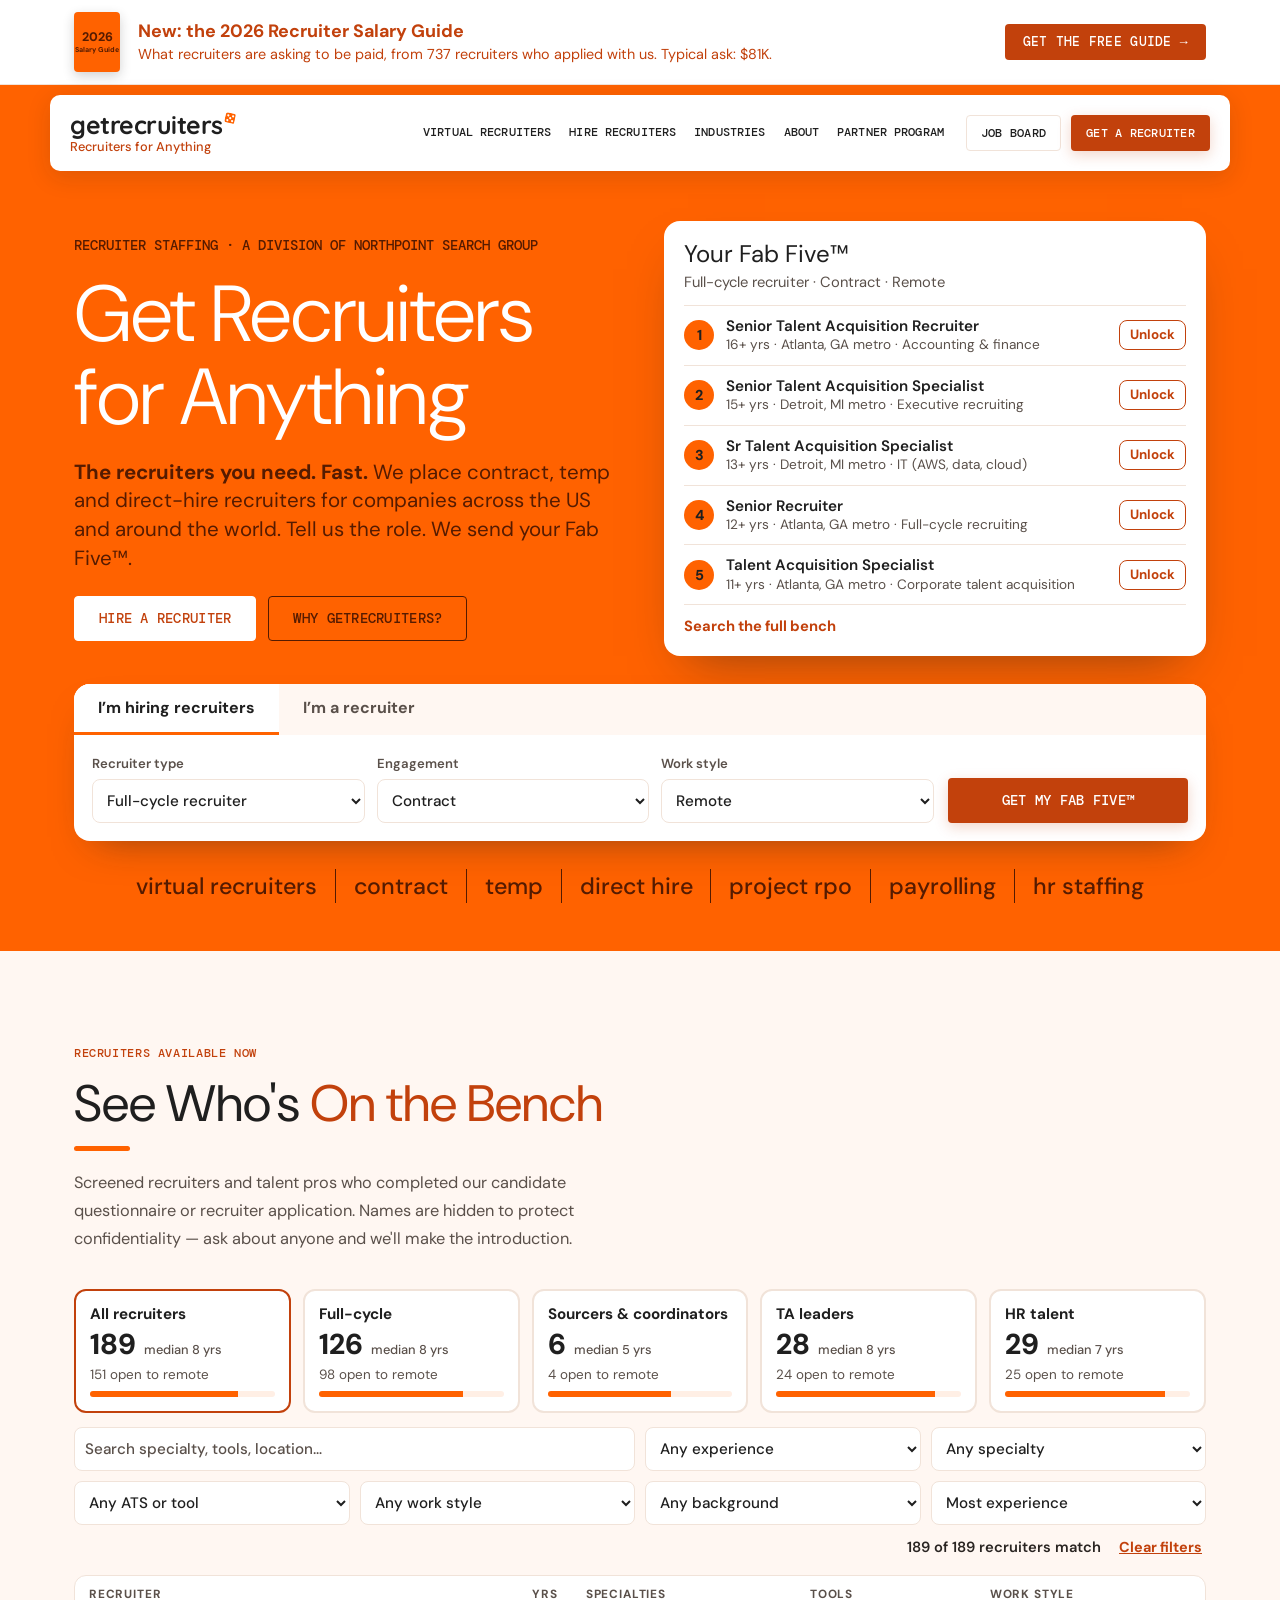
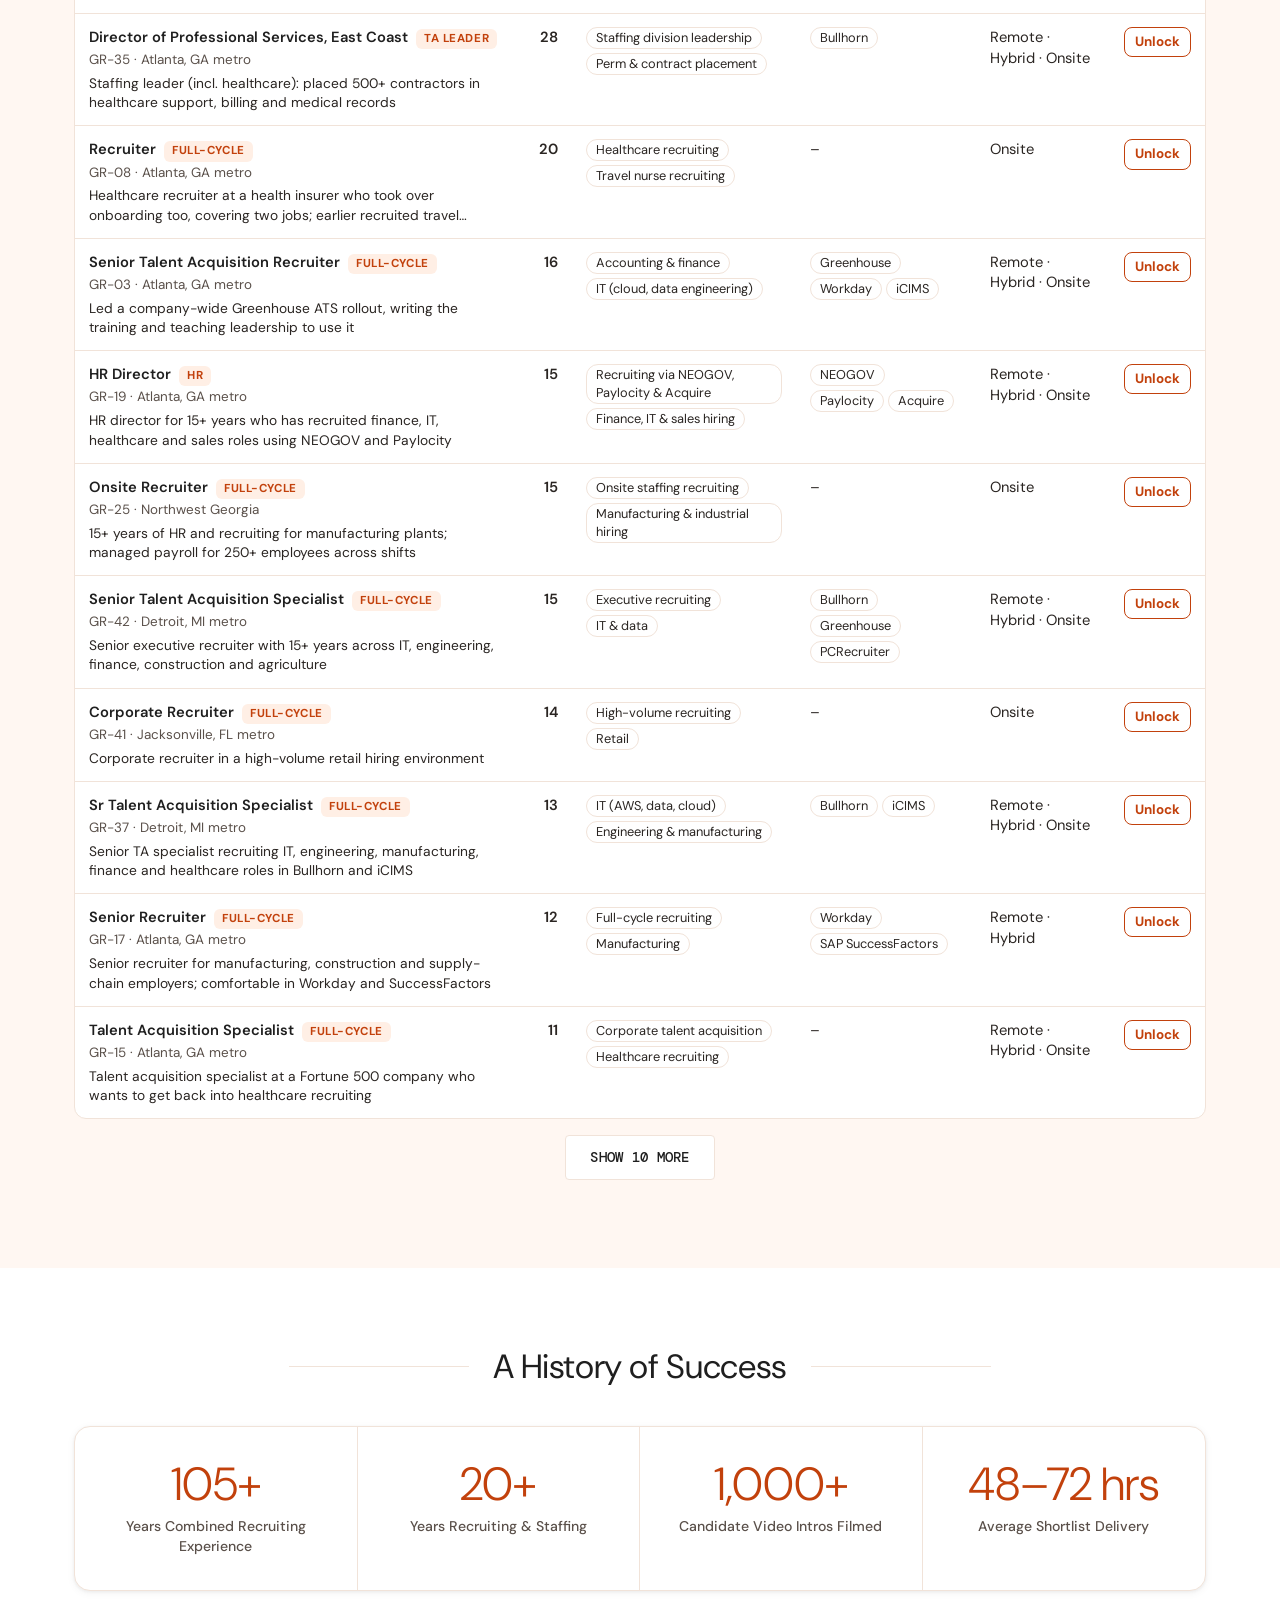
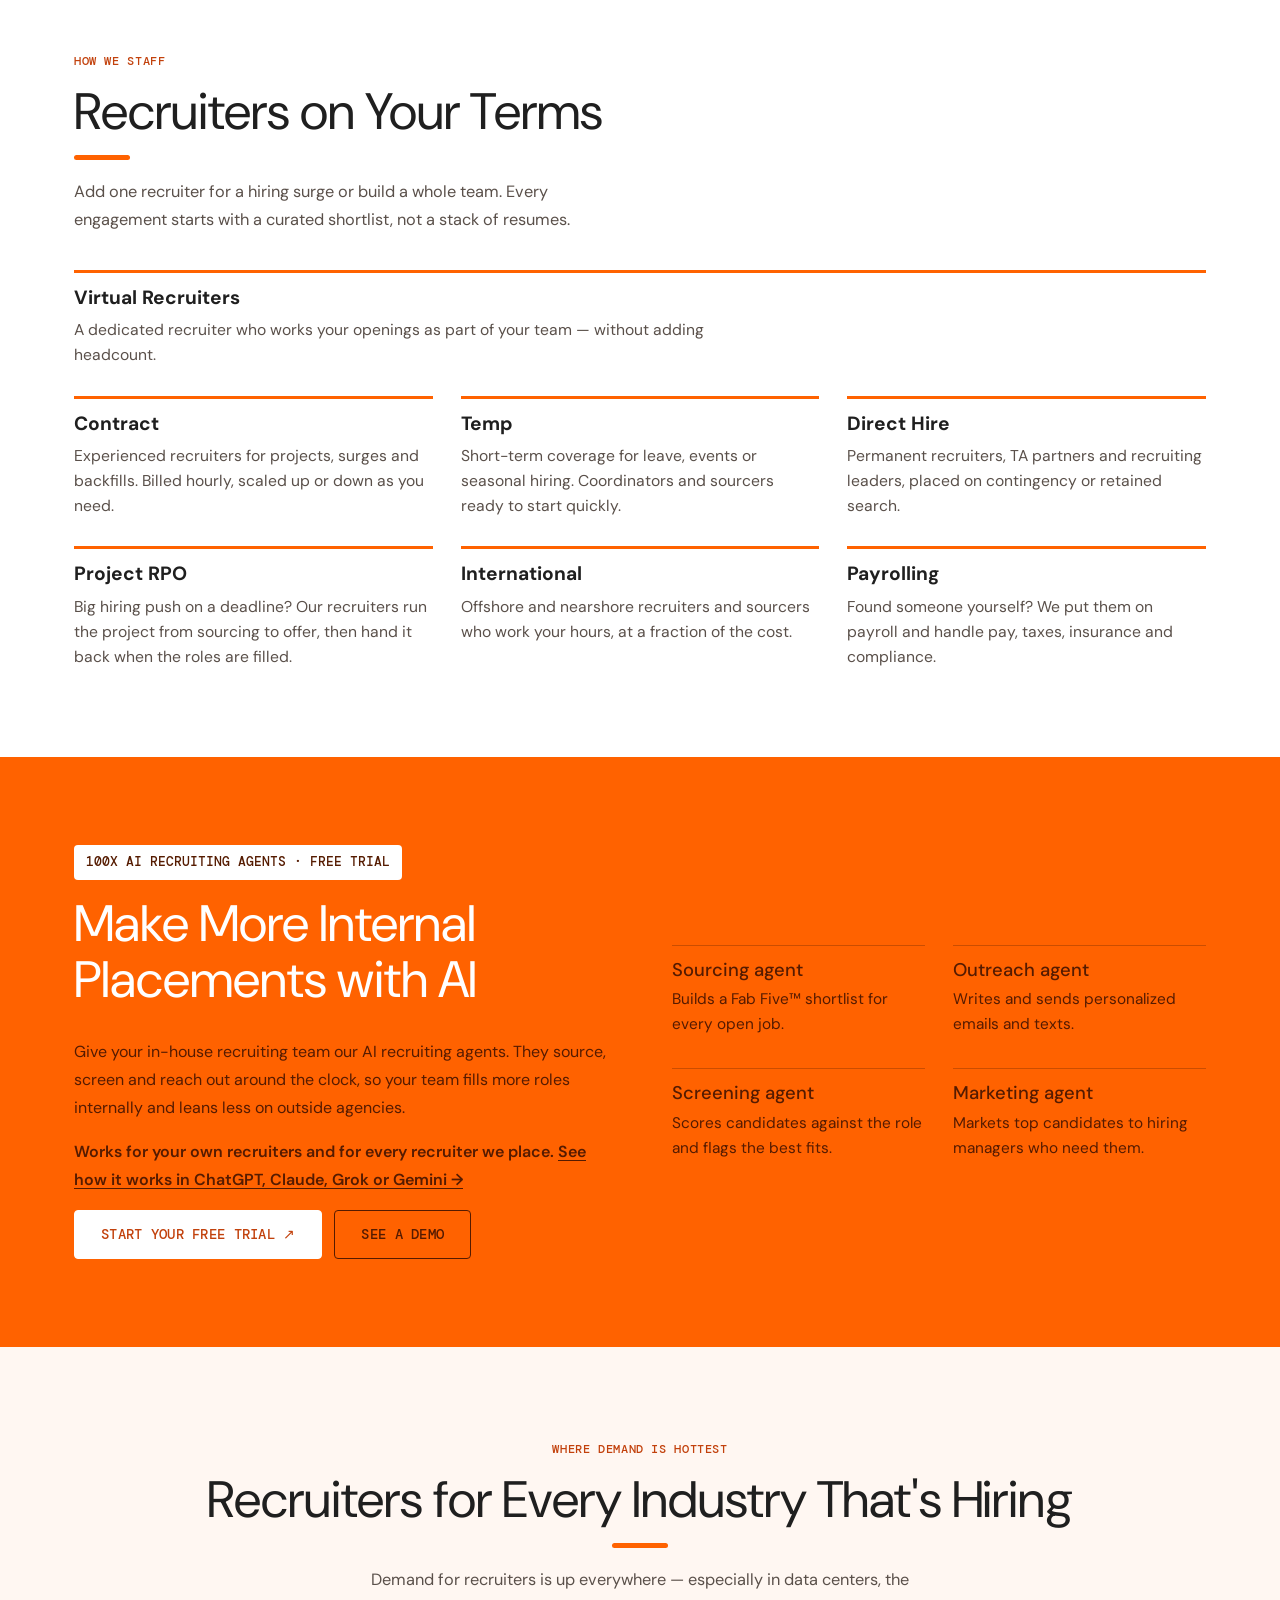
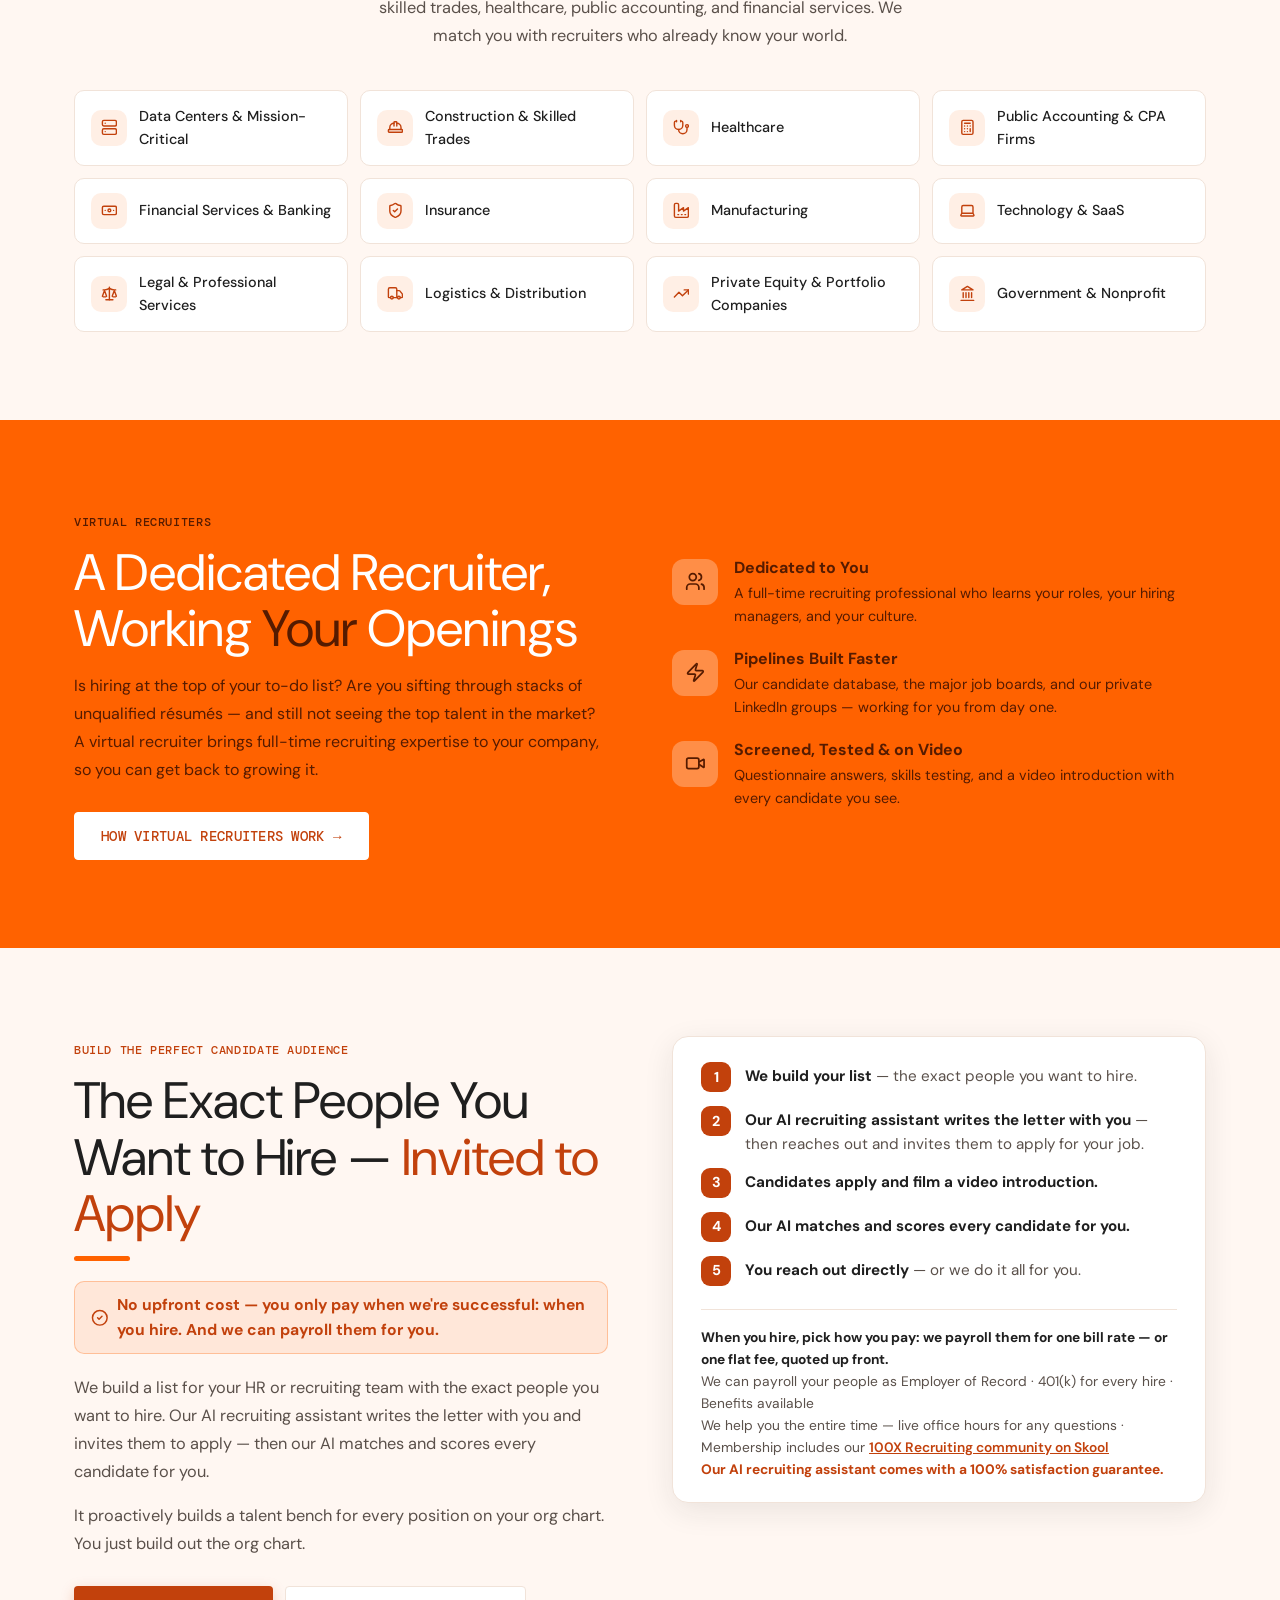
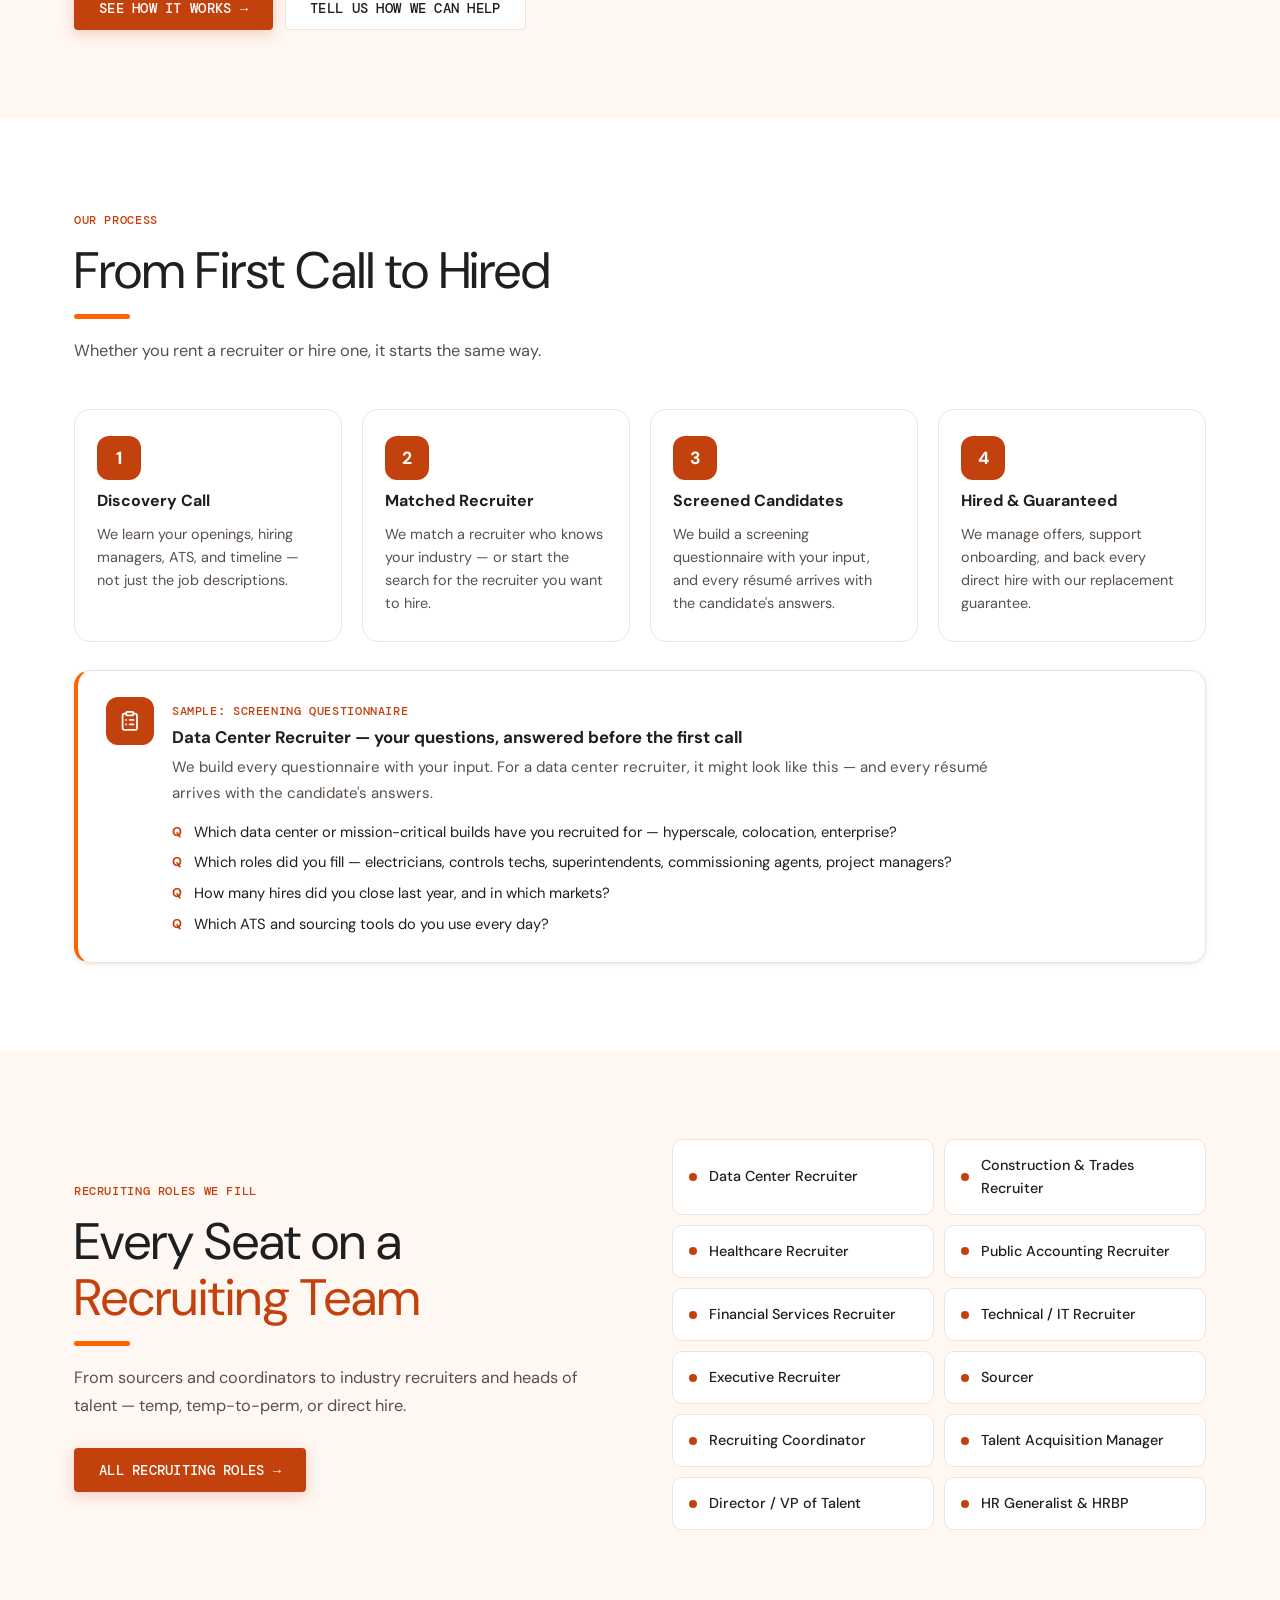
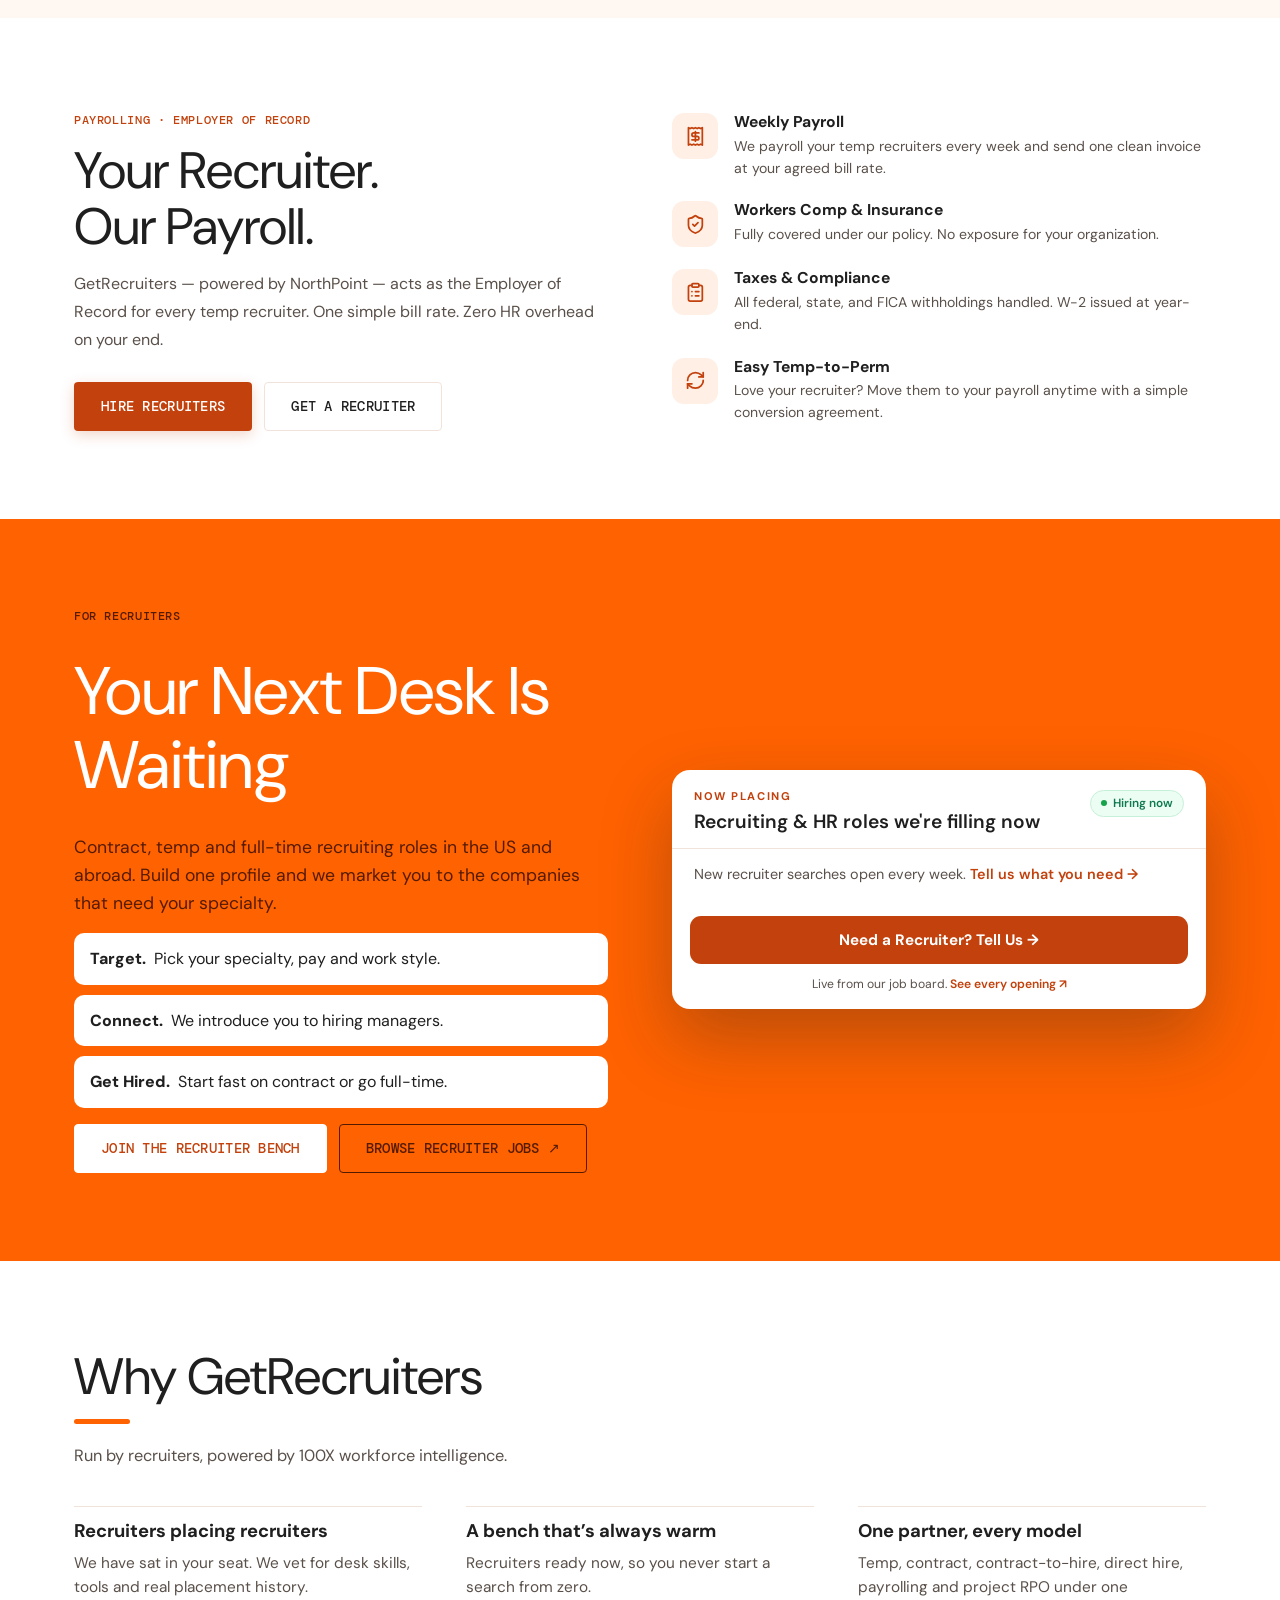
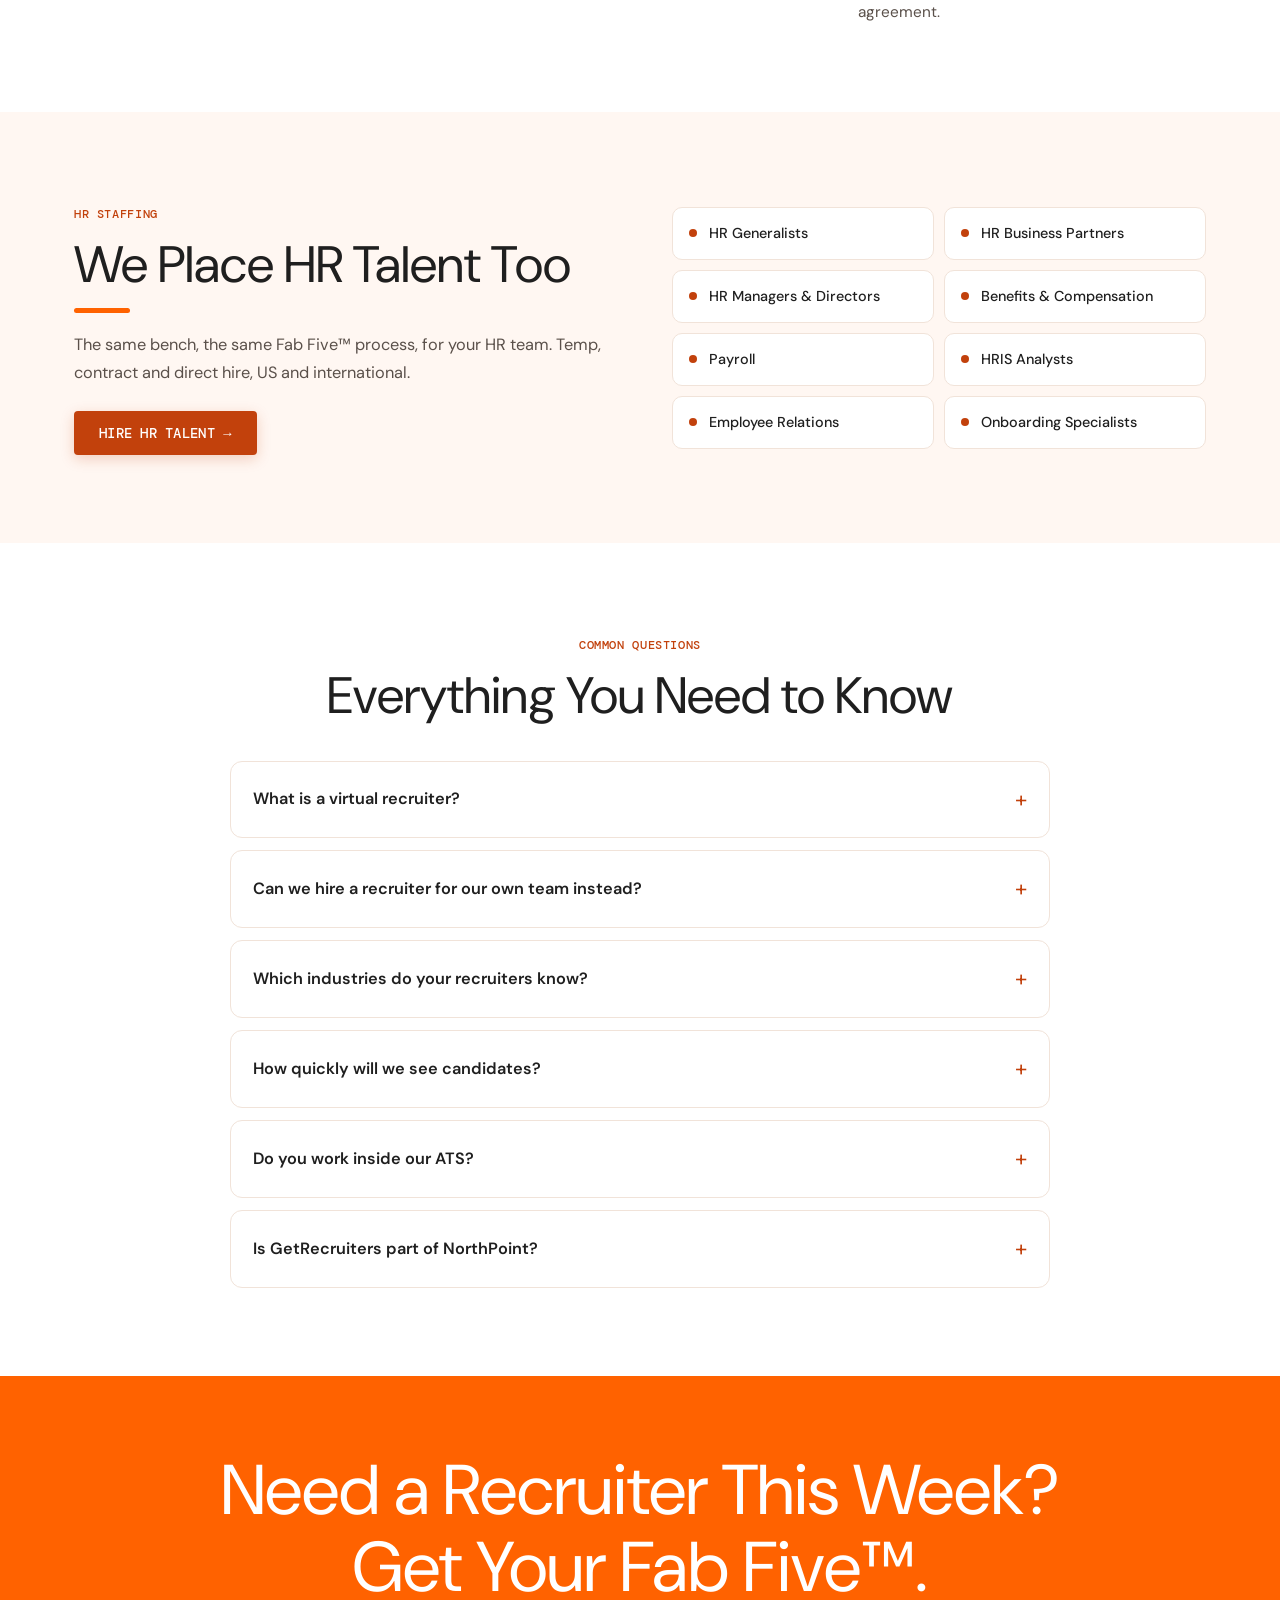
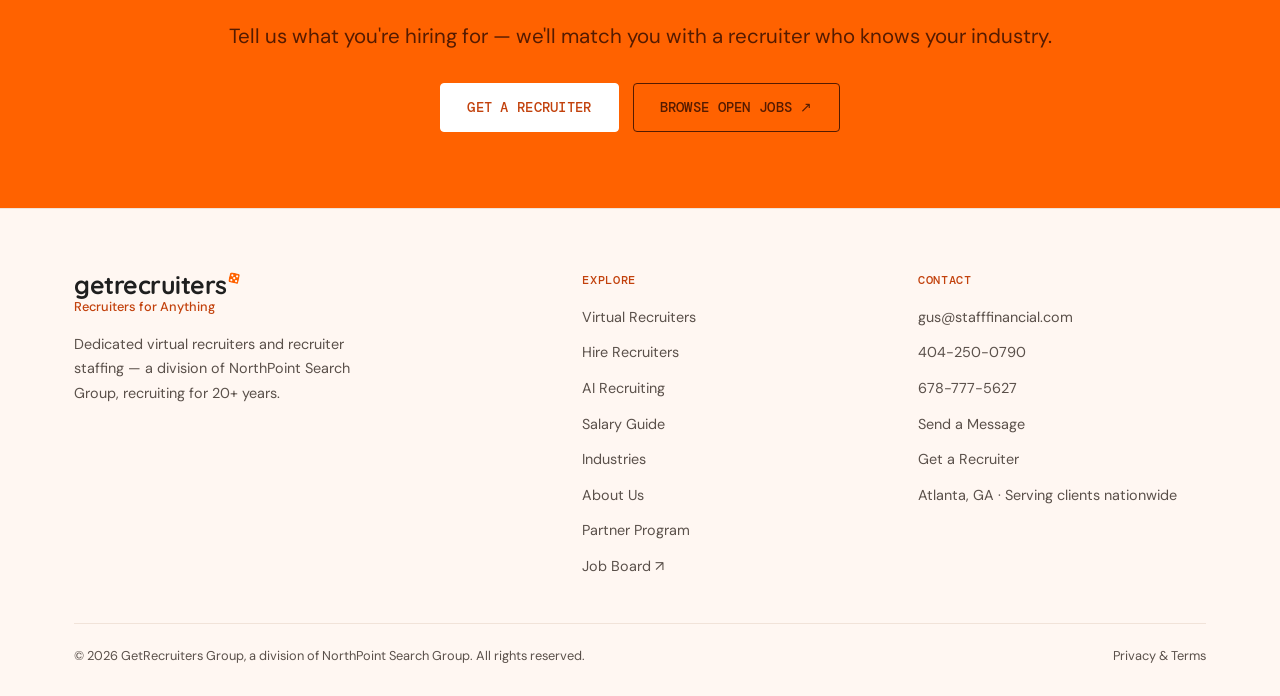
==== commit 45656982: "Add a GetRecruiters edition of the Recruiter Salary Guide with its own download page Co-Authored-By:" ====
--- a/index.html
+++ b/index.html
@@ -127,7 +127,7 @@
 <body>
 
 <!-- ── Salary guide banner ────────────────────── -->
-<a class="guide-band" href="https://100xworkforce.com/salary-guide/recruiters" target="_blank" rel="noopener">
+<a class="guide-band" href="salary-guide.html">
   <div class="container guide-band-inner">
     <span class="guide-band-cover" aria-hidden="true">2026<small>Salary Guide</small></span>
     <div class="guide-band-text">
@@ -727,6 +727,7 @@
           <li><a href="virtual-recruiters.html">Virtual Recruiters</a></li>
           <li><a href="hire-recruiters.html">Hire Recruiters</a></li>
           <li><a href="ai-recruiting.html">AI Recruiting</a></li>
+          <li><a href="salary-guide.html">Salary Guide</a></li>
           <li><a href="about.html#industries">Industries</a></li>
           <li><a href="about.html">About Us</a></li>
           <li><a href="partners.html">Partner Program</a></li>
--- a/css/styles.css
+++ b/css/styles.css
@@ -919,3 +919,16 @@
   .ai-steps, .ai-bench { grid-template-columns: minmax(0, 1fr); }
   .ai-tile-org { grid-row: auto; }
 }
+
+/* ── Salary guide page ────────────────────────── */
+.sg-table { width: 100%; margin-top: 18px; border-collapse: collapse; }
+.sg-table td { padding: 10px 0; border-bottom: 1px solid var(--border); color: var(--text); }
+.sg-table .n { text-align: right; font-weight: 600; color: var(--brand-text); font-variant-numeric: tabular-nums; }
+.sg-note { margin-top: 10px; font-size: .82rem; color: var(--text-muted); }
+.sg-inside { display: grid; gap: 8px; margin-top: 20px; padding-left: 18px; font-size: .95rem; color: var(--text); }
+.sg-head { display: flex; align-items: flex-start; justify-content: space-between; gap: 16px; margin-bottom: 18px; }
+.sg-cover { flex: none; width: 92px; height: auto; border: 1px solid var(--border); border-radius: 4px; box-shadow: var(--shadow); }
+.sg-hp { position: absolute; left: -9999px; width: 1px; height: 1px; overflow: hidden; }
+.sg-err { margin-top: 10px; font-size: .9rem; color: #b91c1c; }
+.sg-done { display: grid; justify-items: center; gap: 12px; text-align: center; }
+.sg-done a:not(.btn) { color: var(--brand-text); text-decoration: underline; text-underline-offset: 3px; }
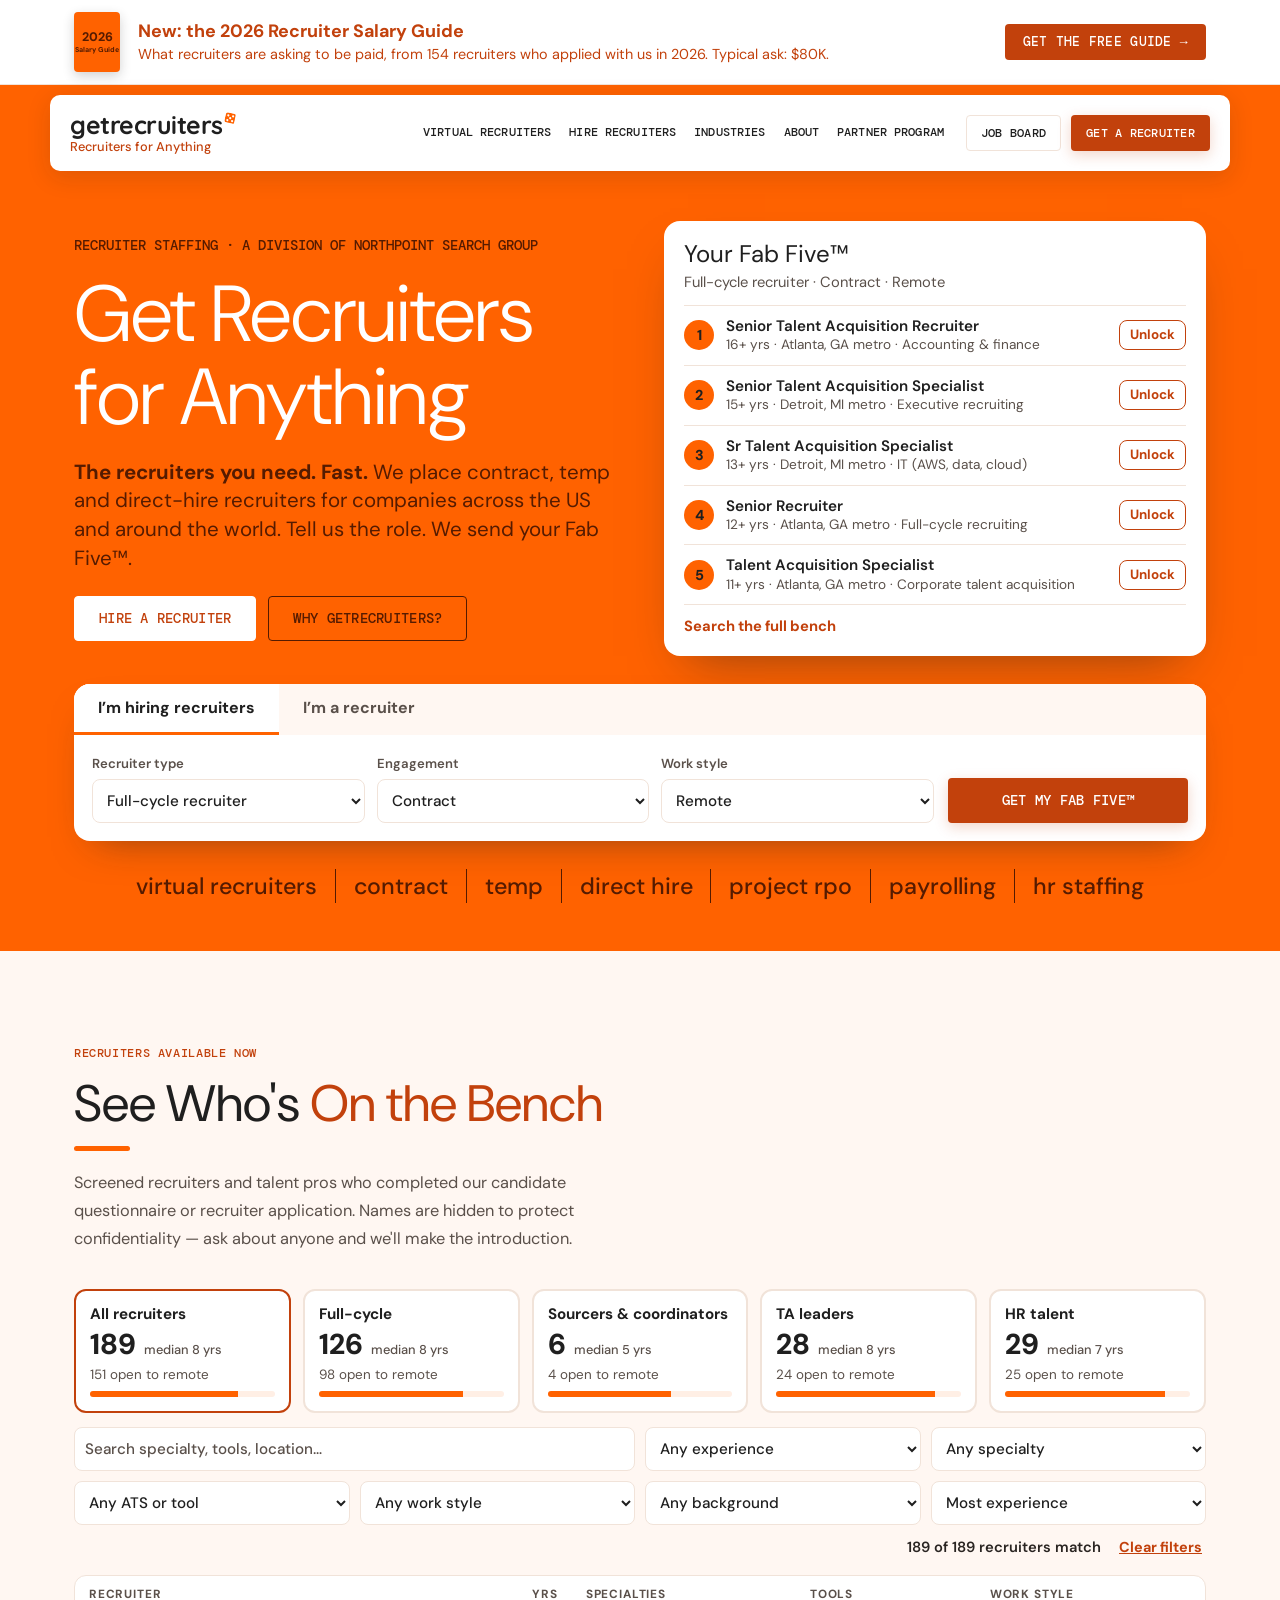
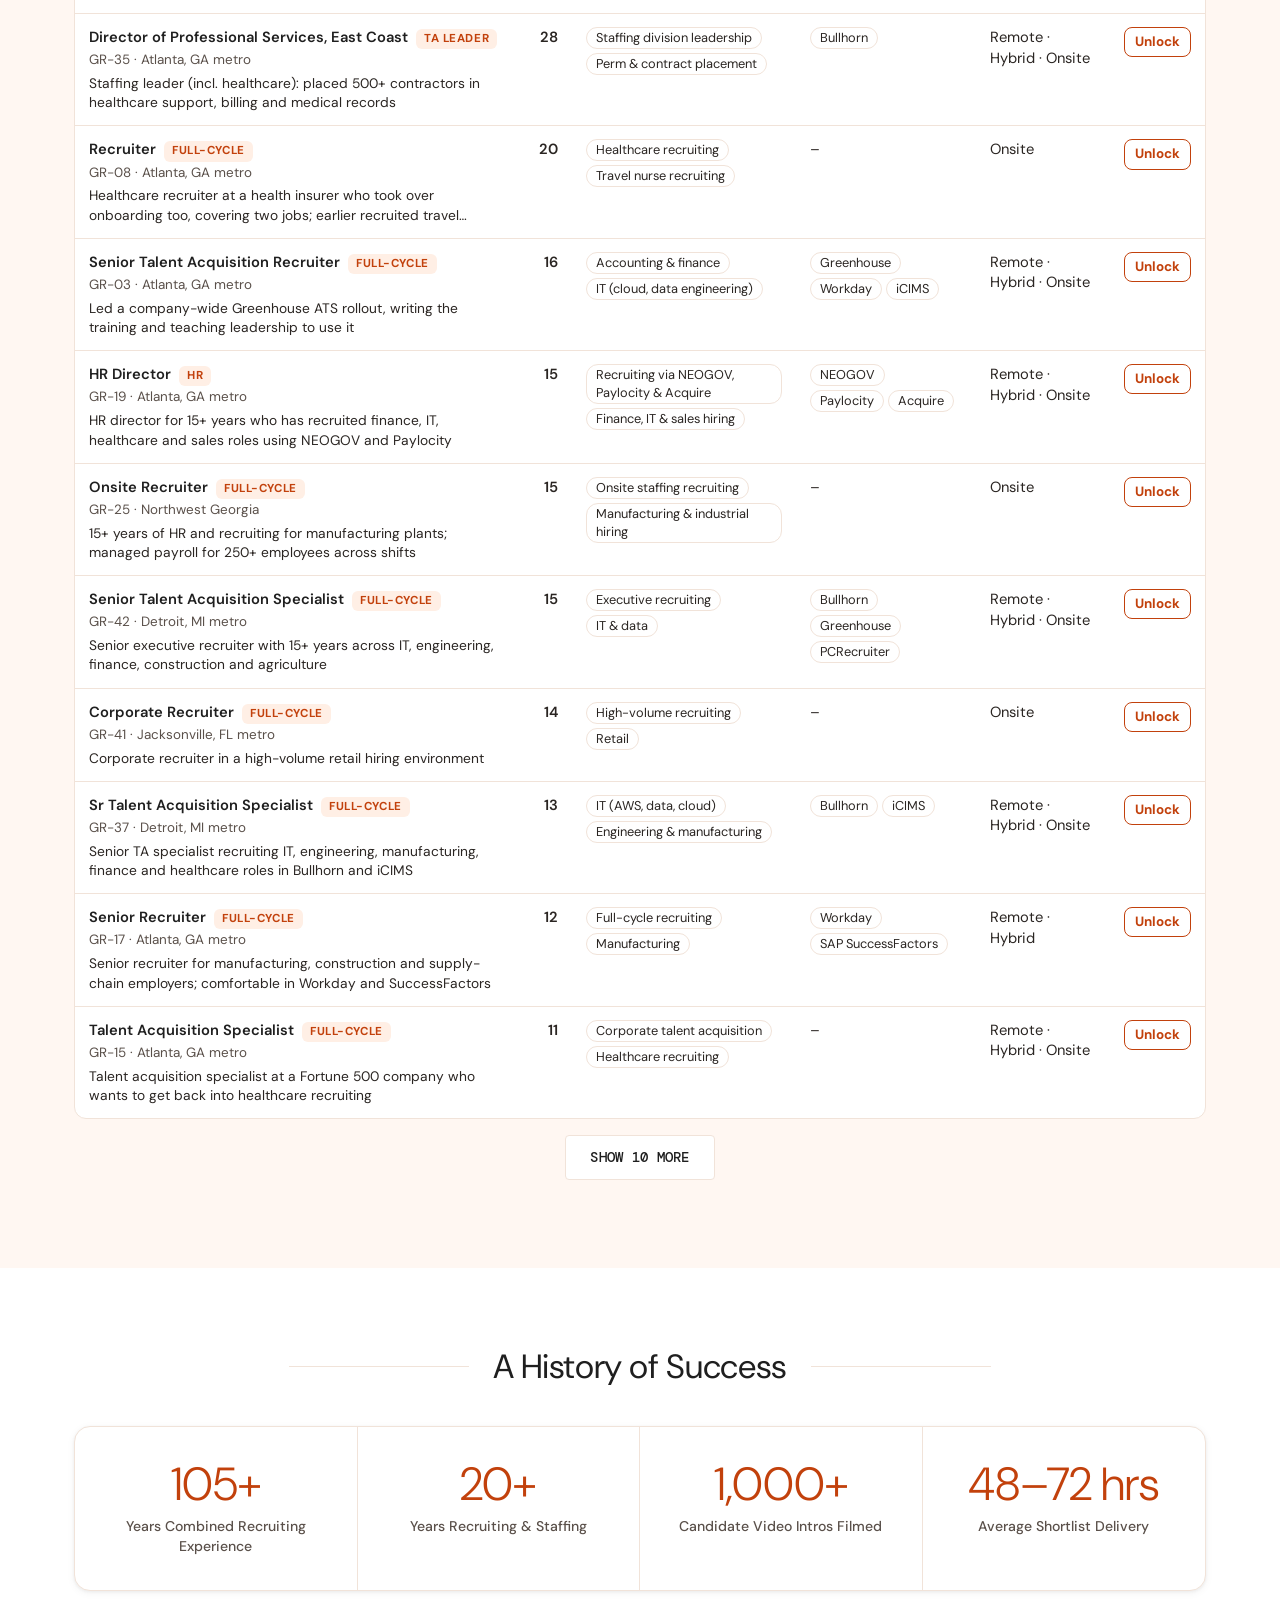
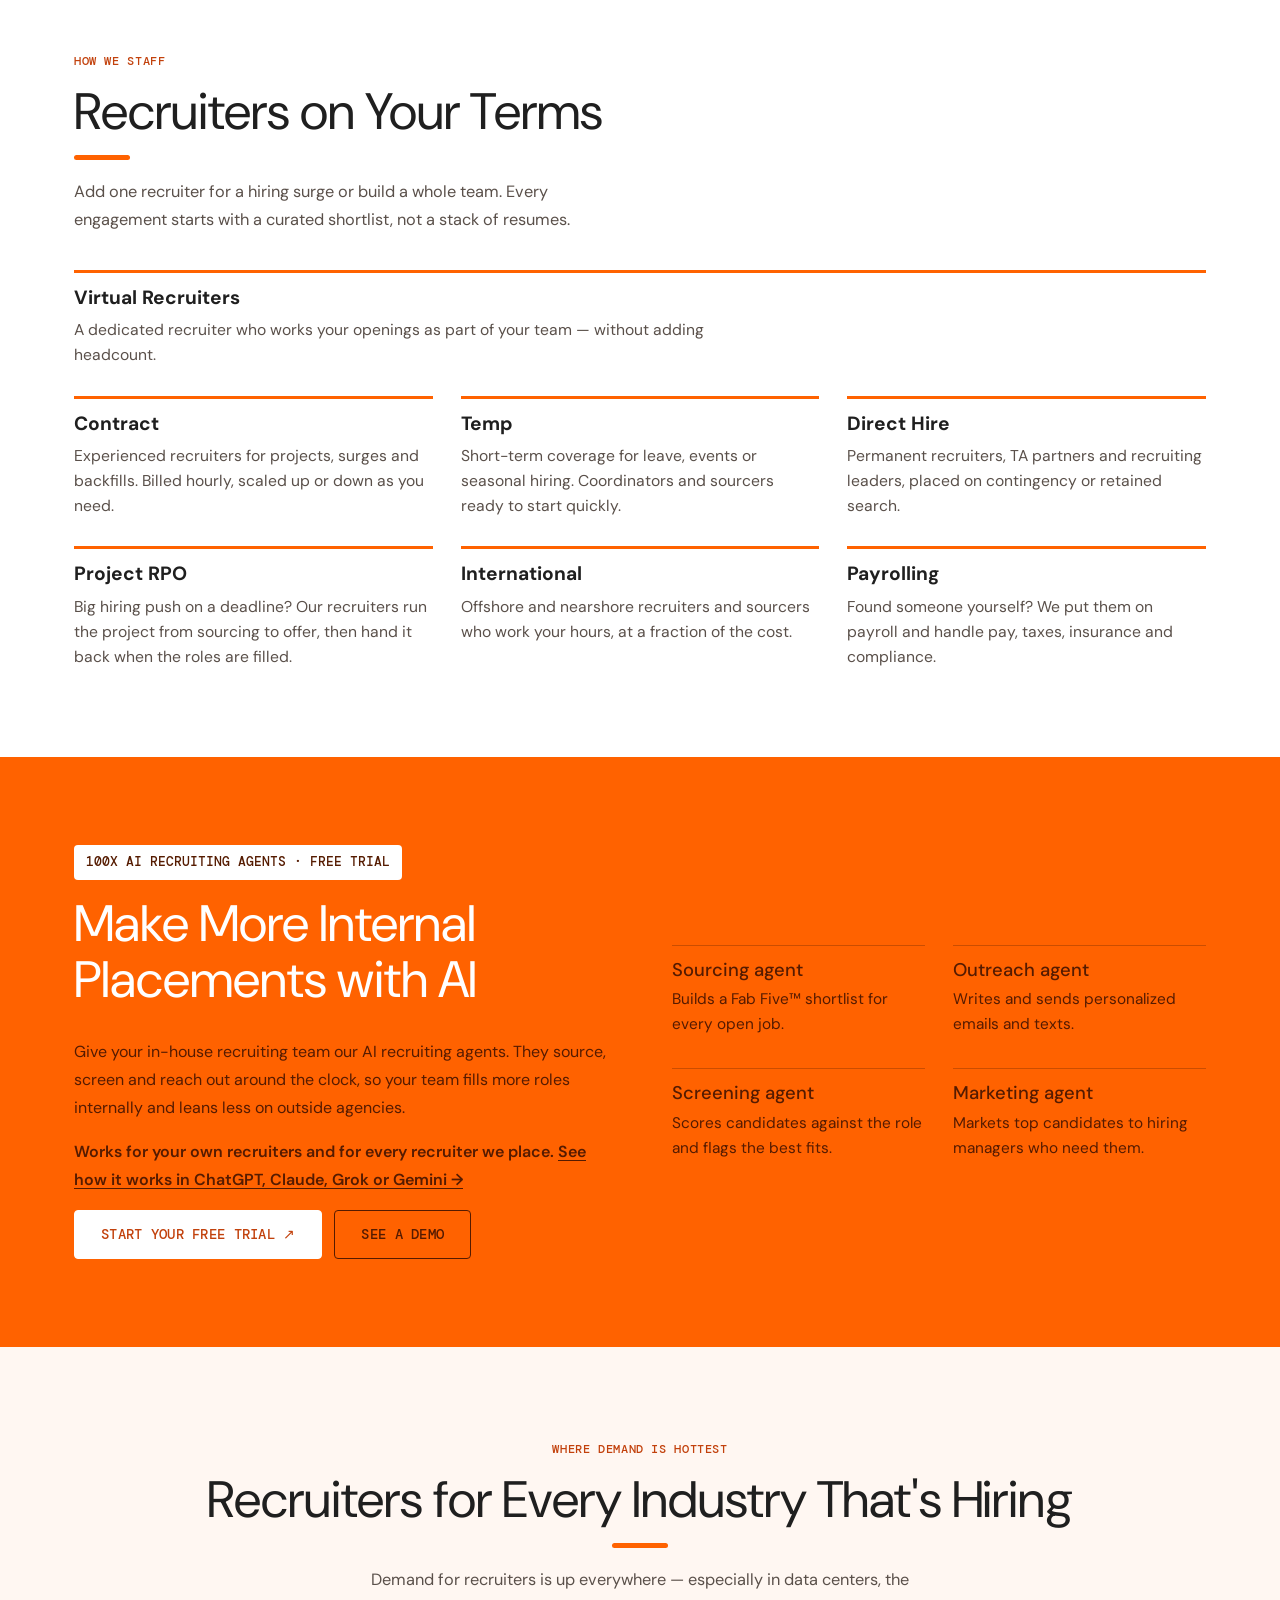
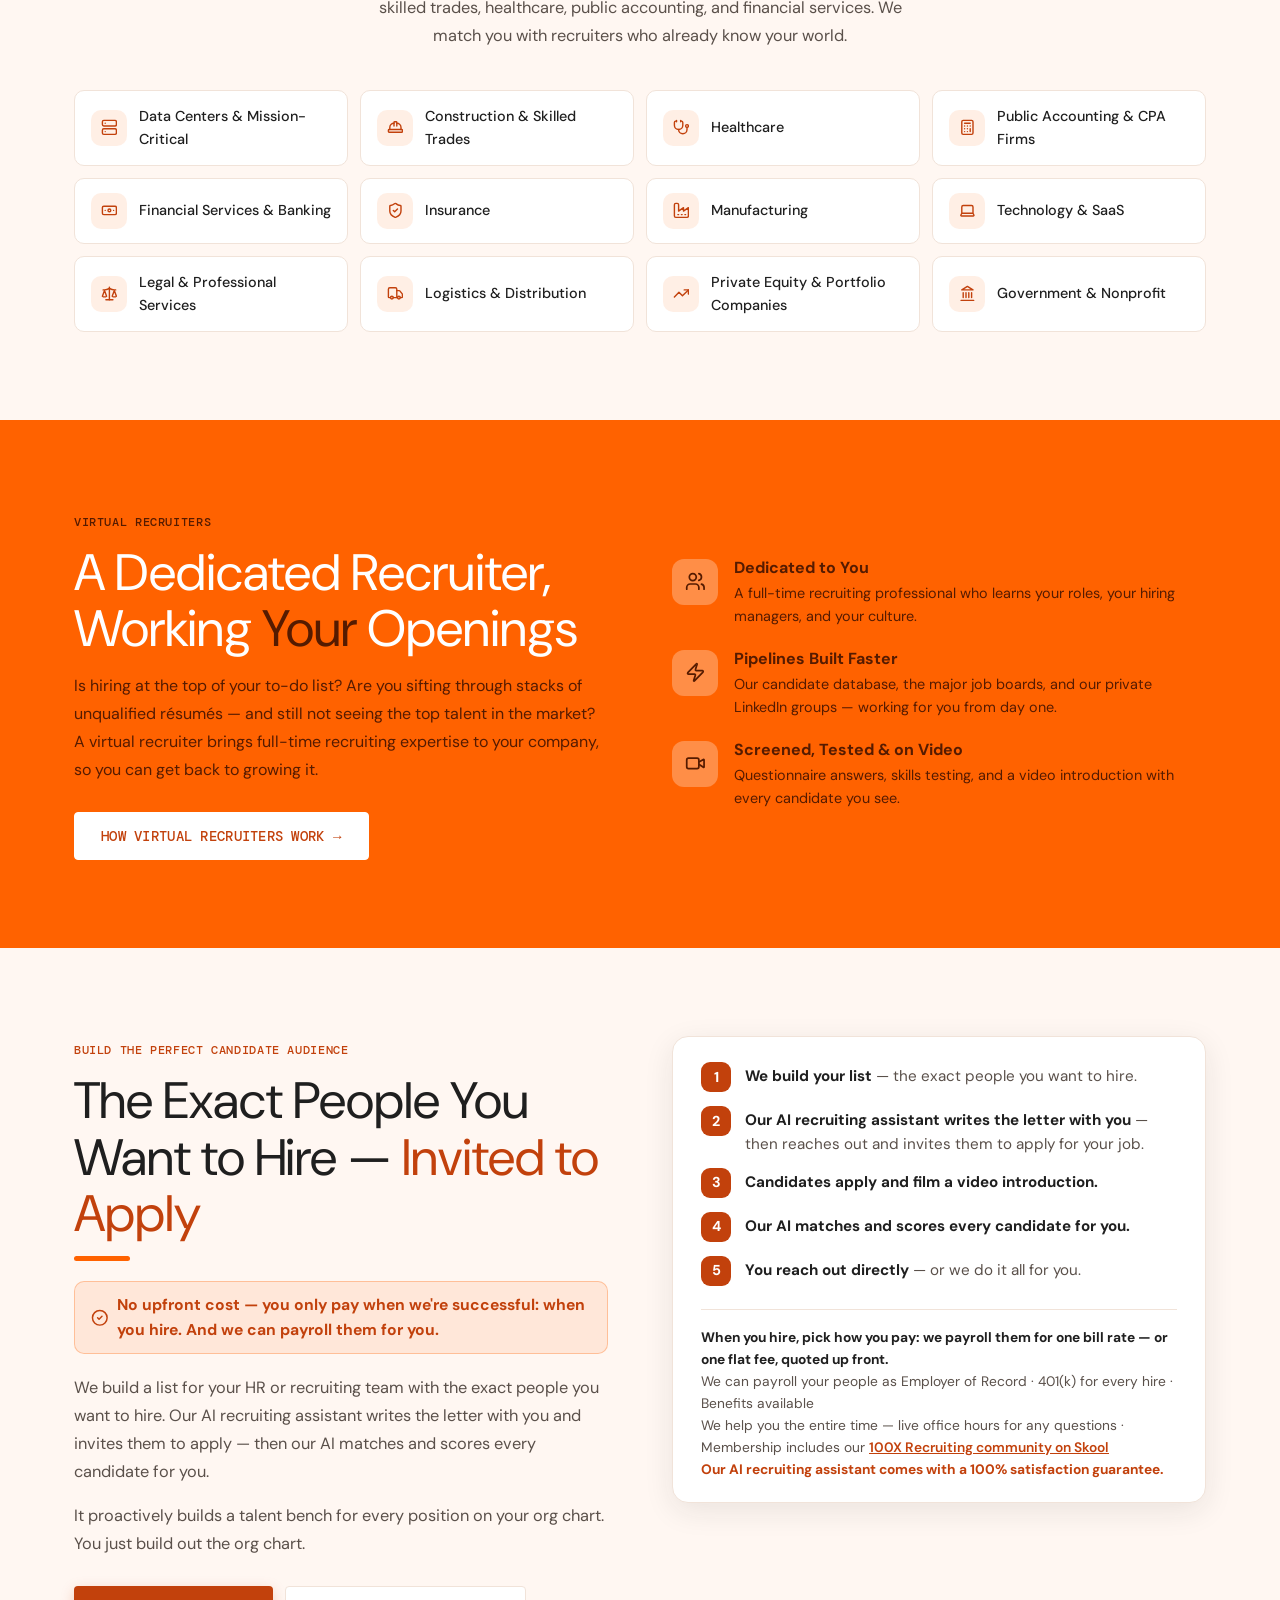
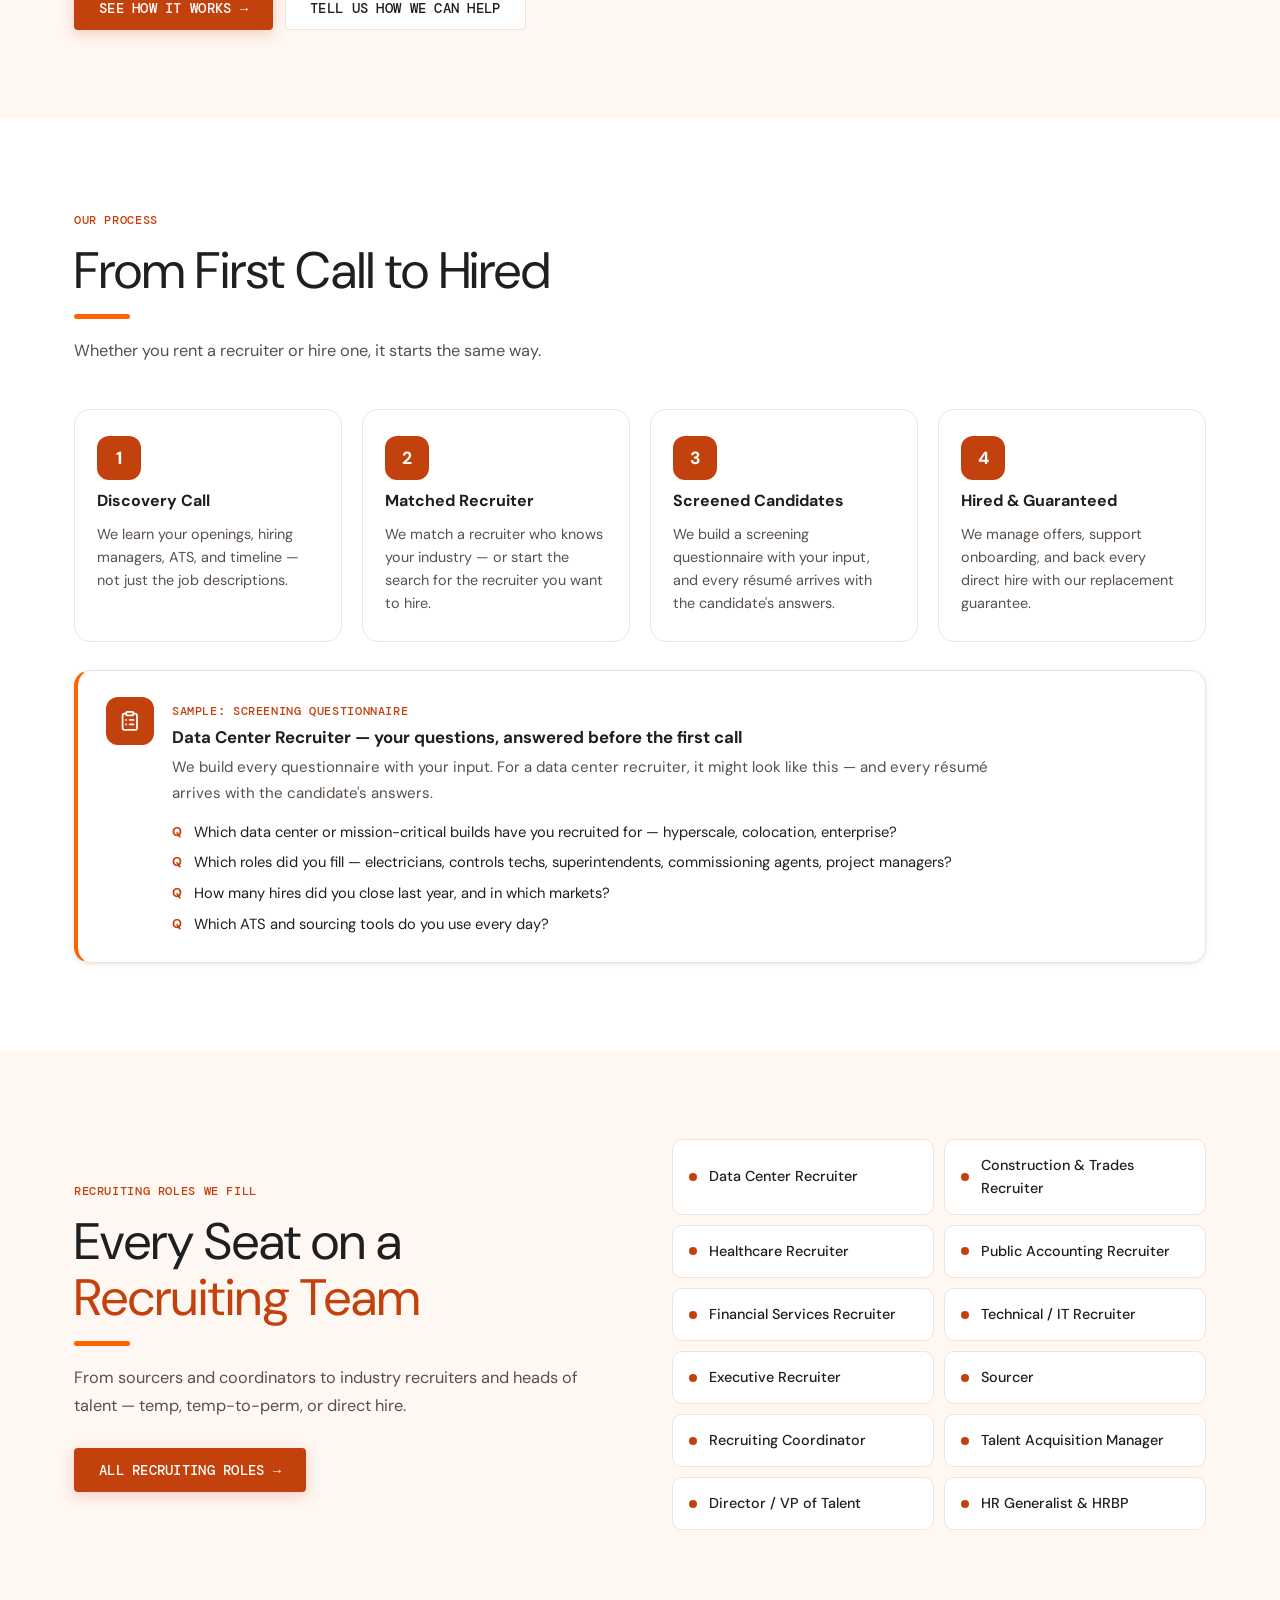
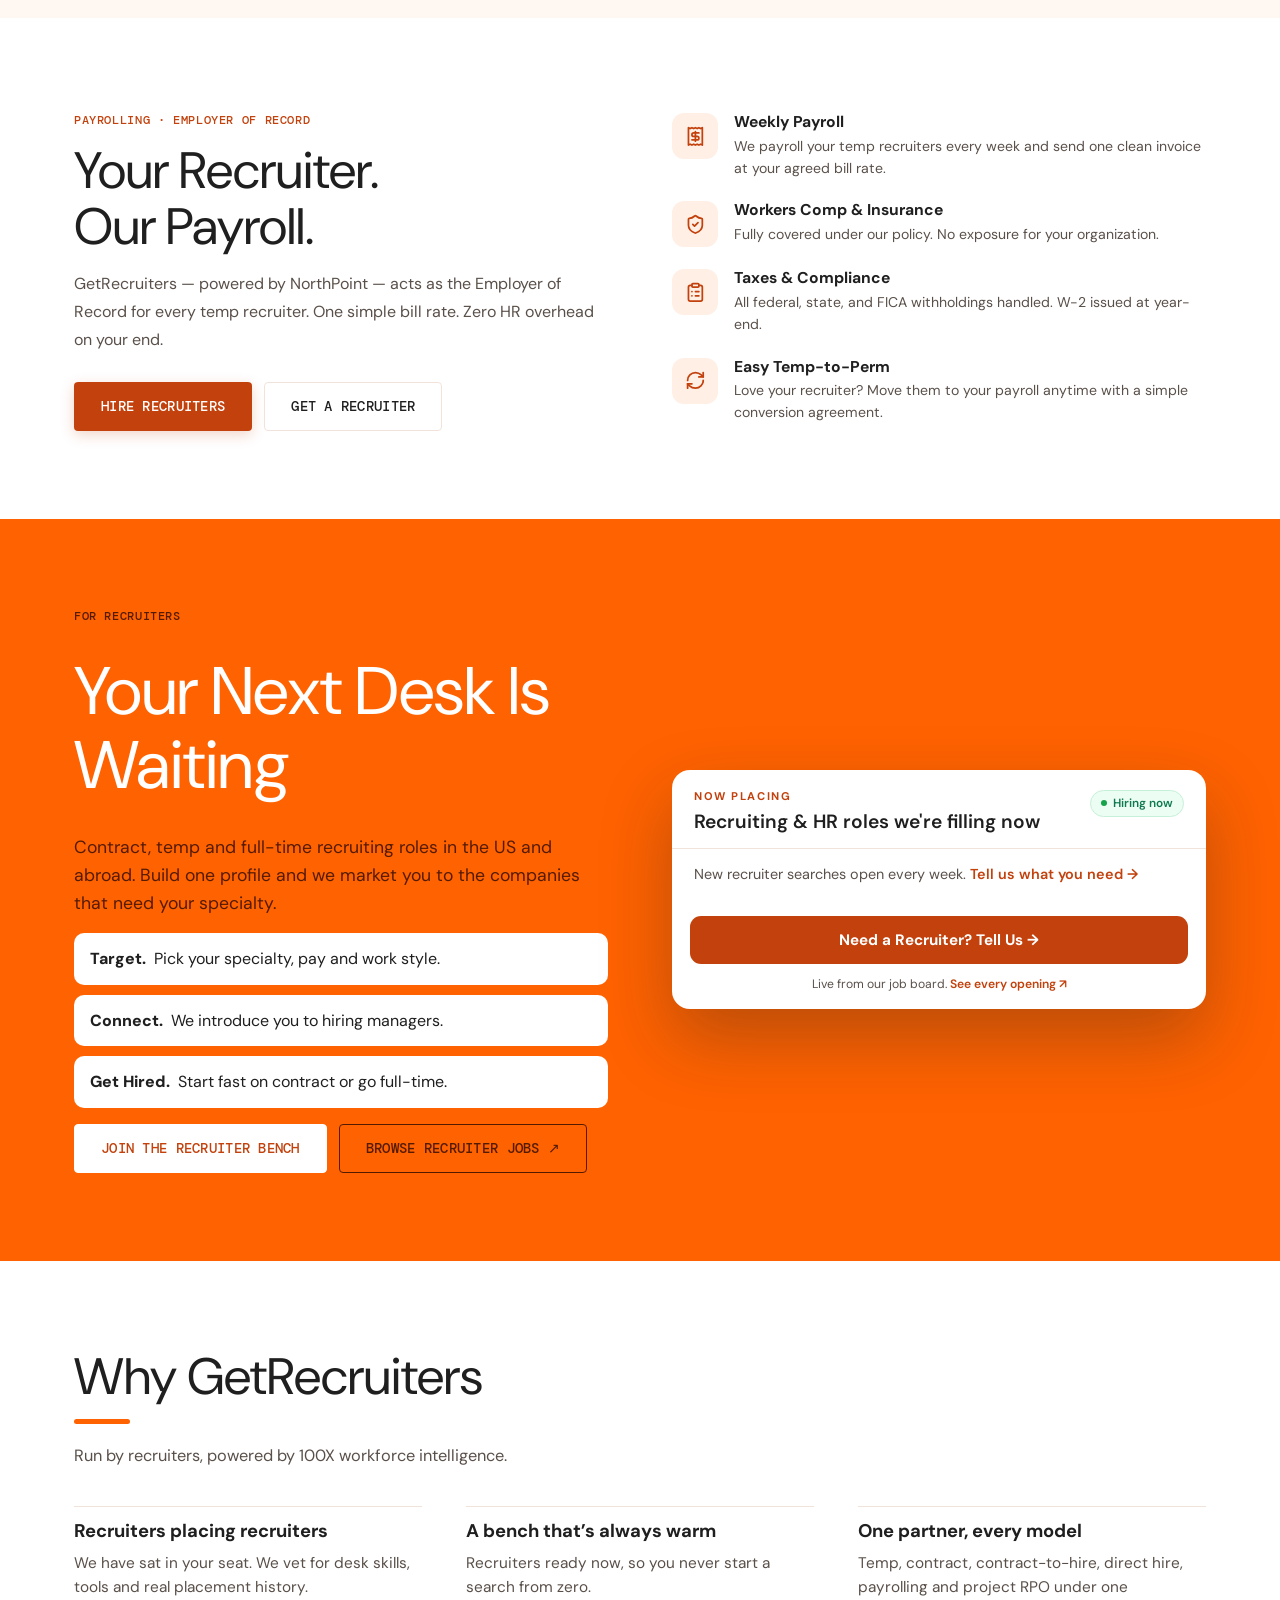
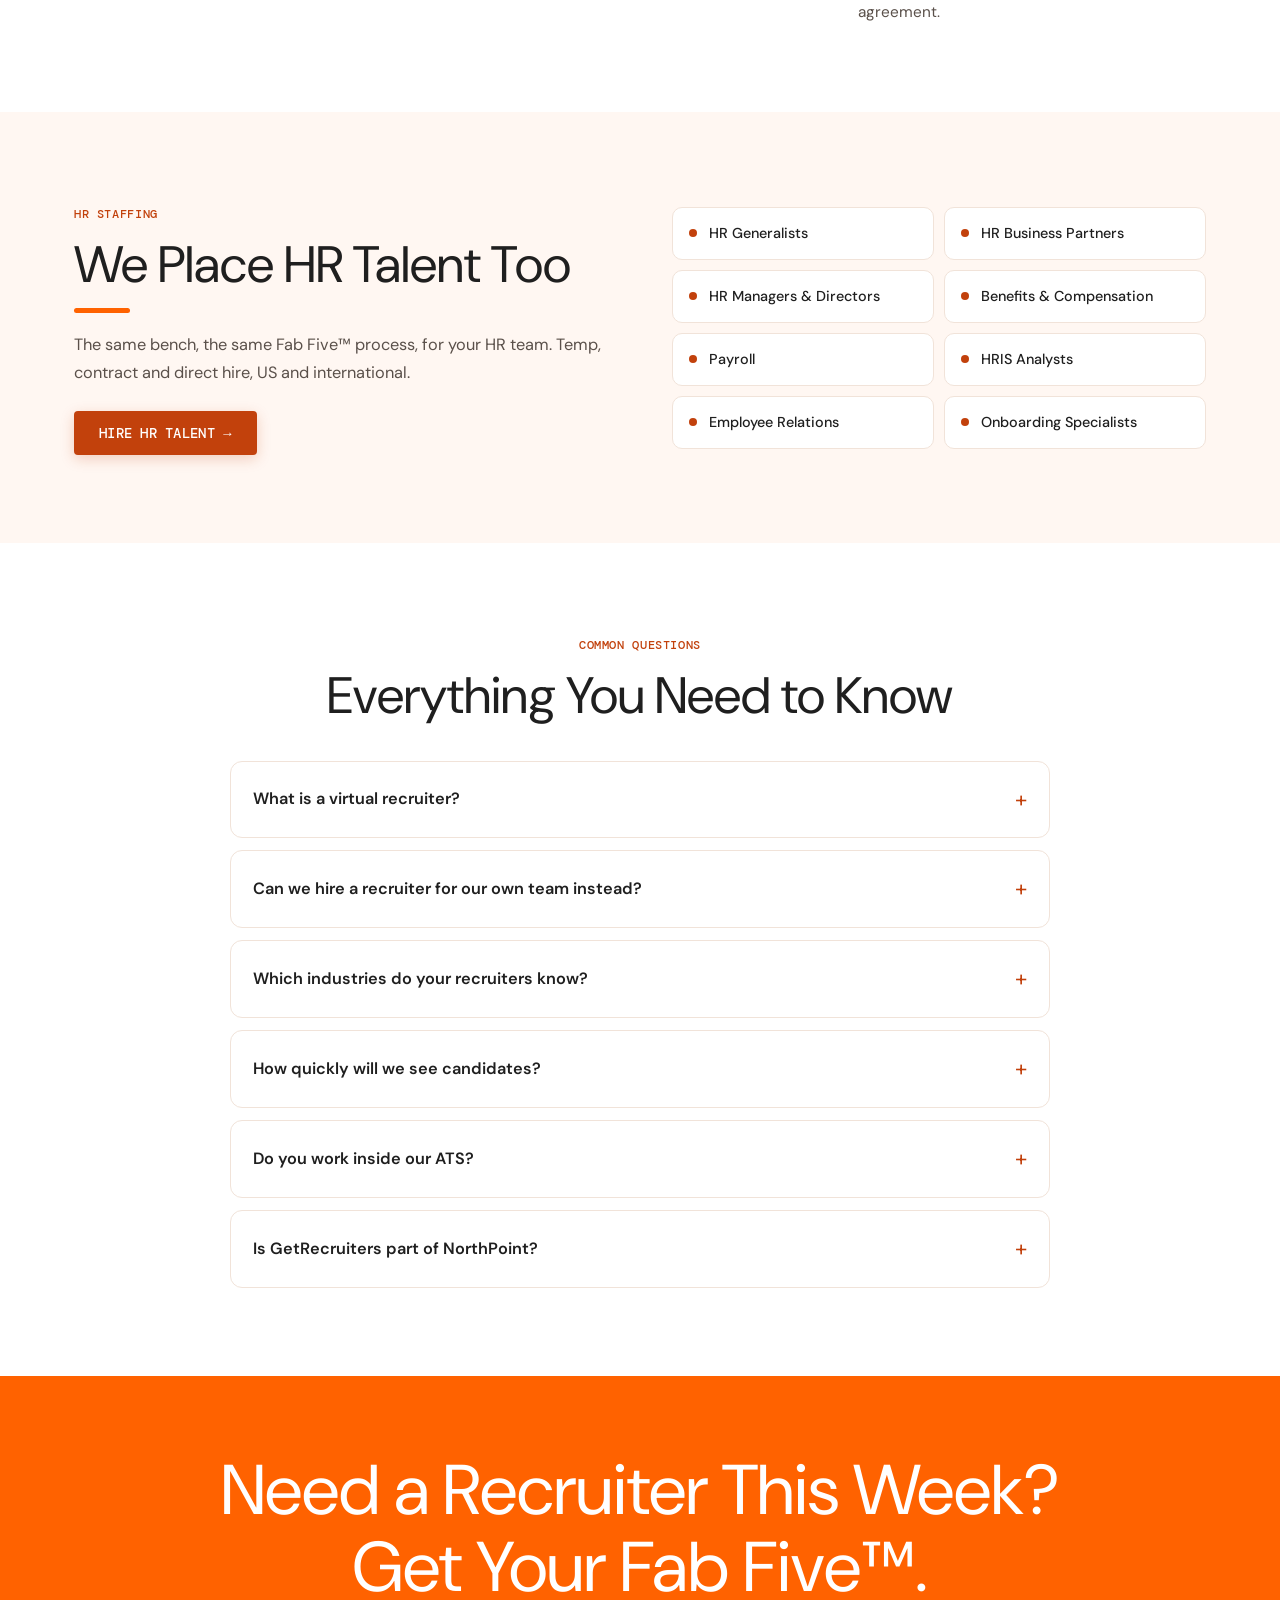
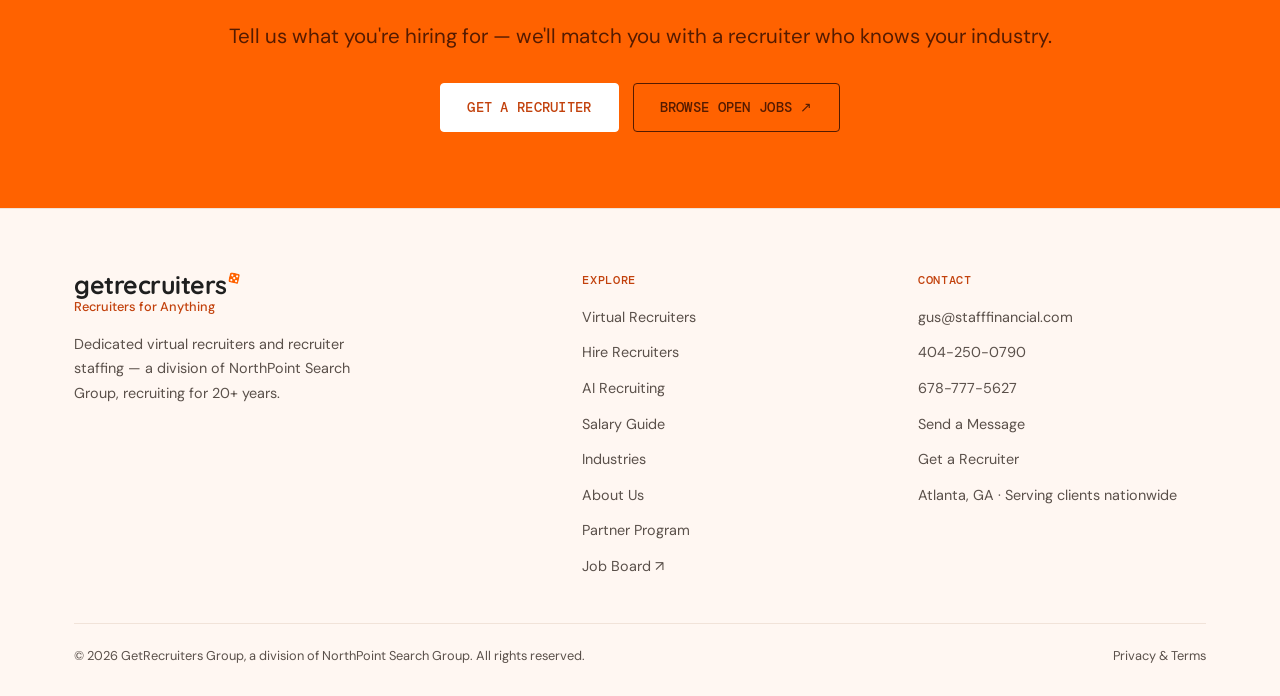
==== commit 44189d8b: "Count only 2026 in the Recruiter Salary Guide and add its ad The guide now rests on 154 recruiters w" ====
--- a/index.html
+++ b/index.html
@@ -132,7 +132,7 @@
     <span class="guide-band-cover" aria-hidden="true">2026<small>Salary Guide</small></span>
     <div class="guide-band-text">
       <strong>New: the 2026 Recruiter Salary Guide</strong>
-      <span>What recruiters are asking to be paid, from 737 recruiters who applied with us. Typical ask: $81K.</span>
+      <span>What recruiters are asking to be paid, from 154 recruiters who applied with us in 2026. Typical ask: $80K.</span>
     </div>
     <span class="guide-band-go">Get the Free Guide &rarr;</span>
   </div>
